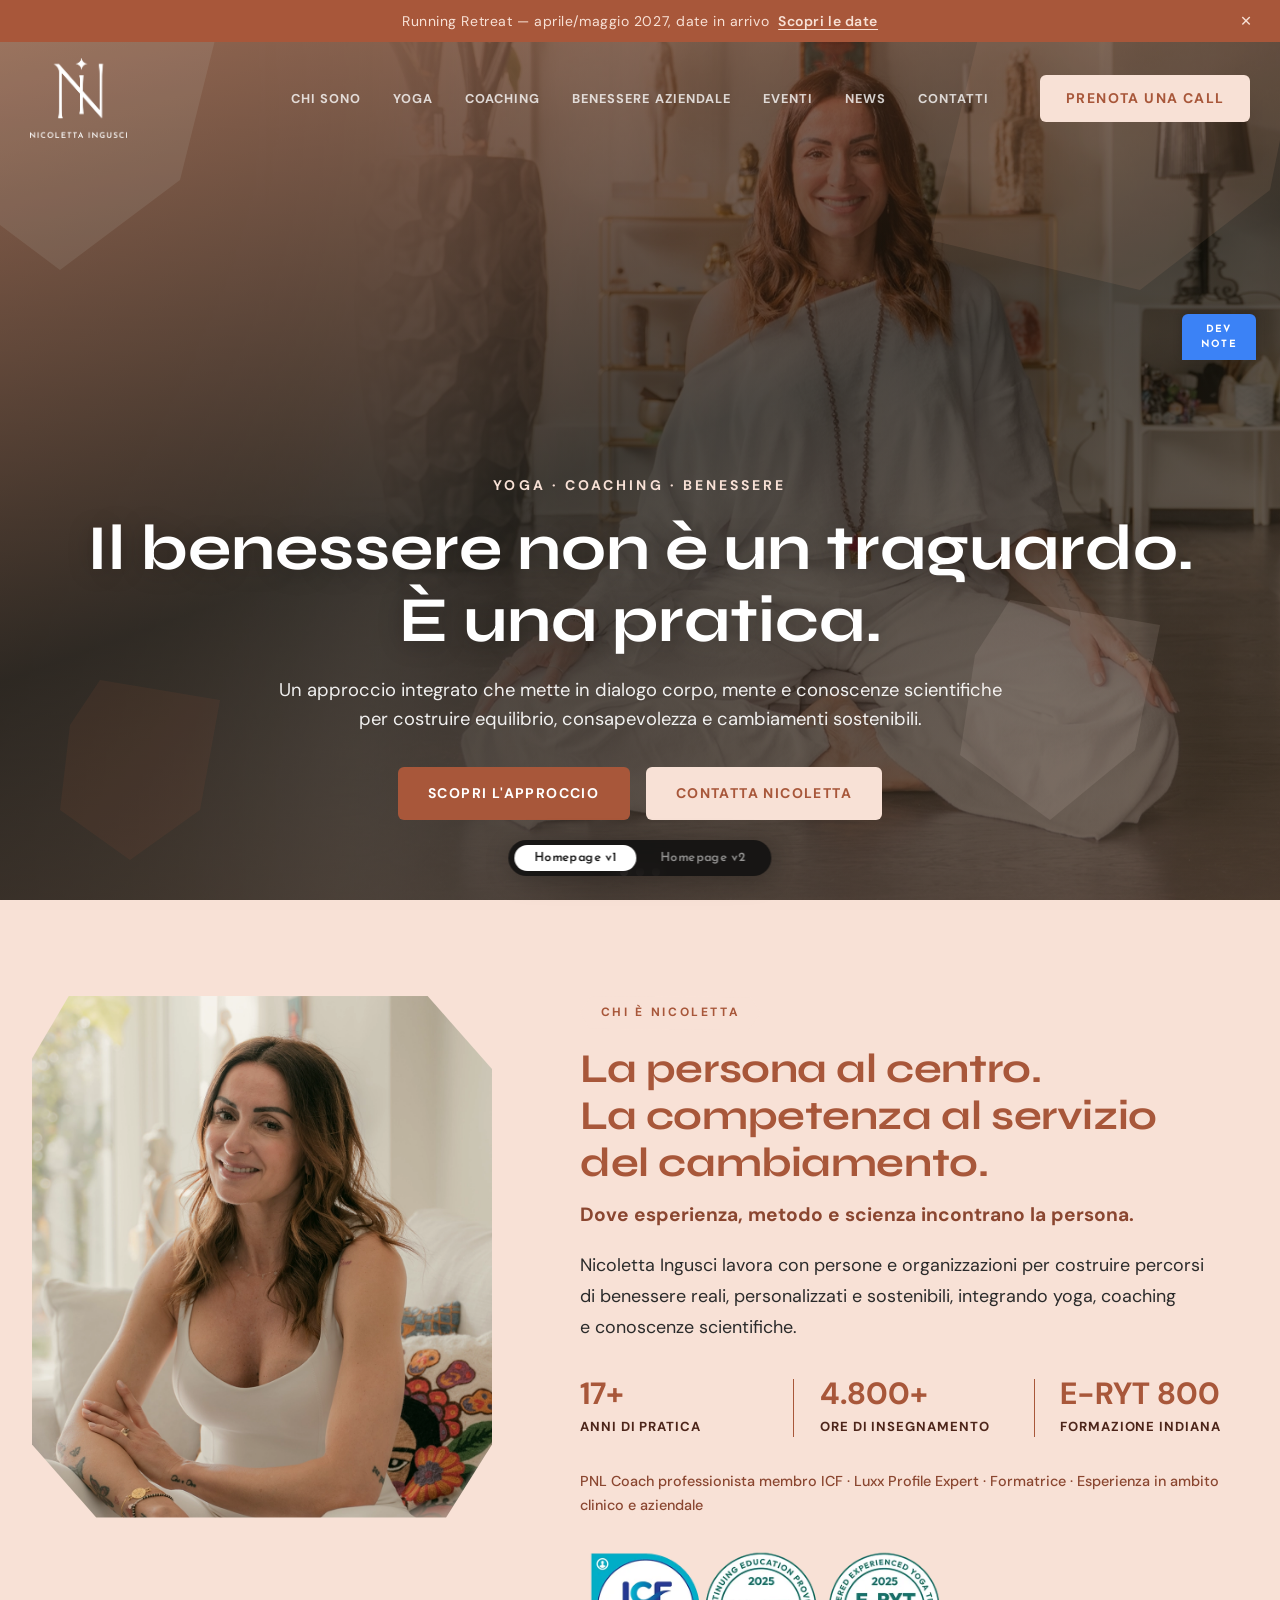
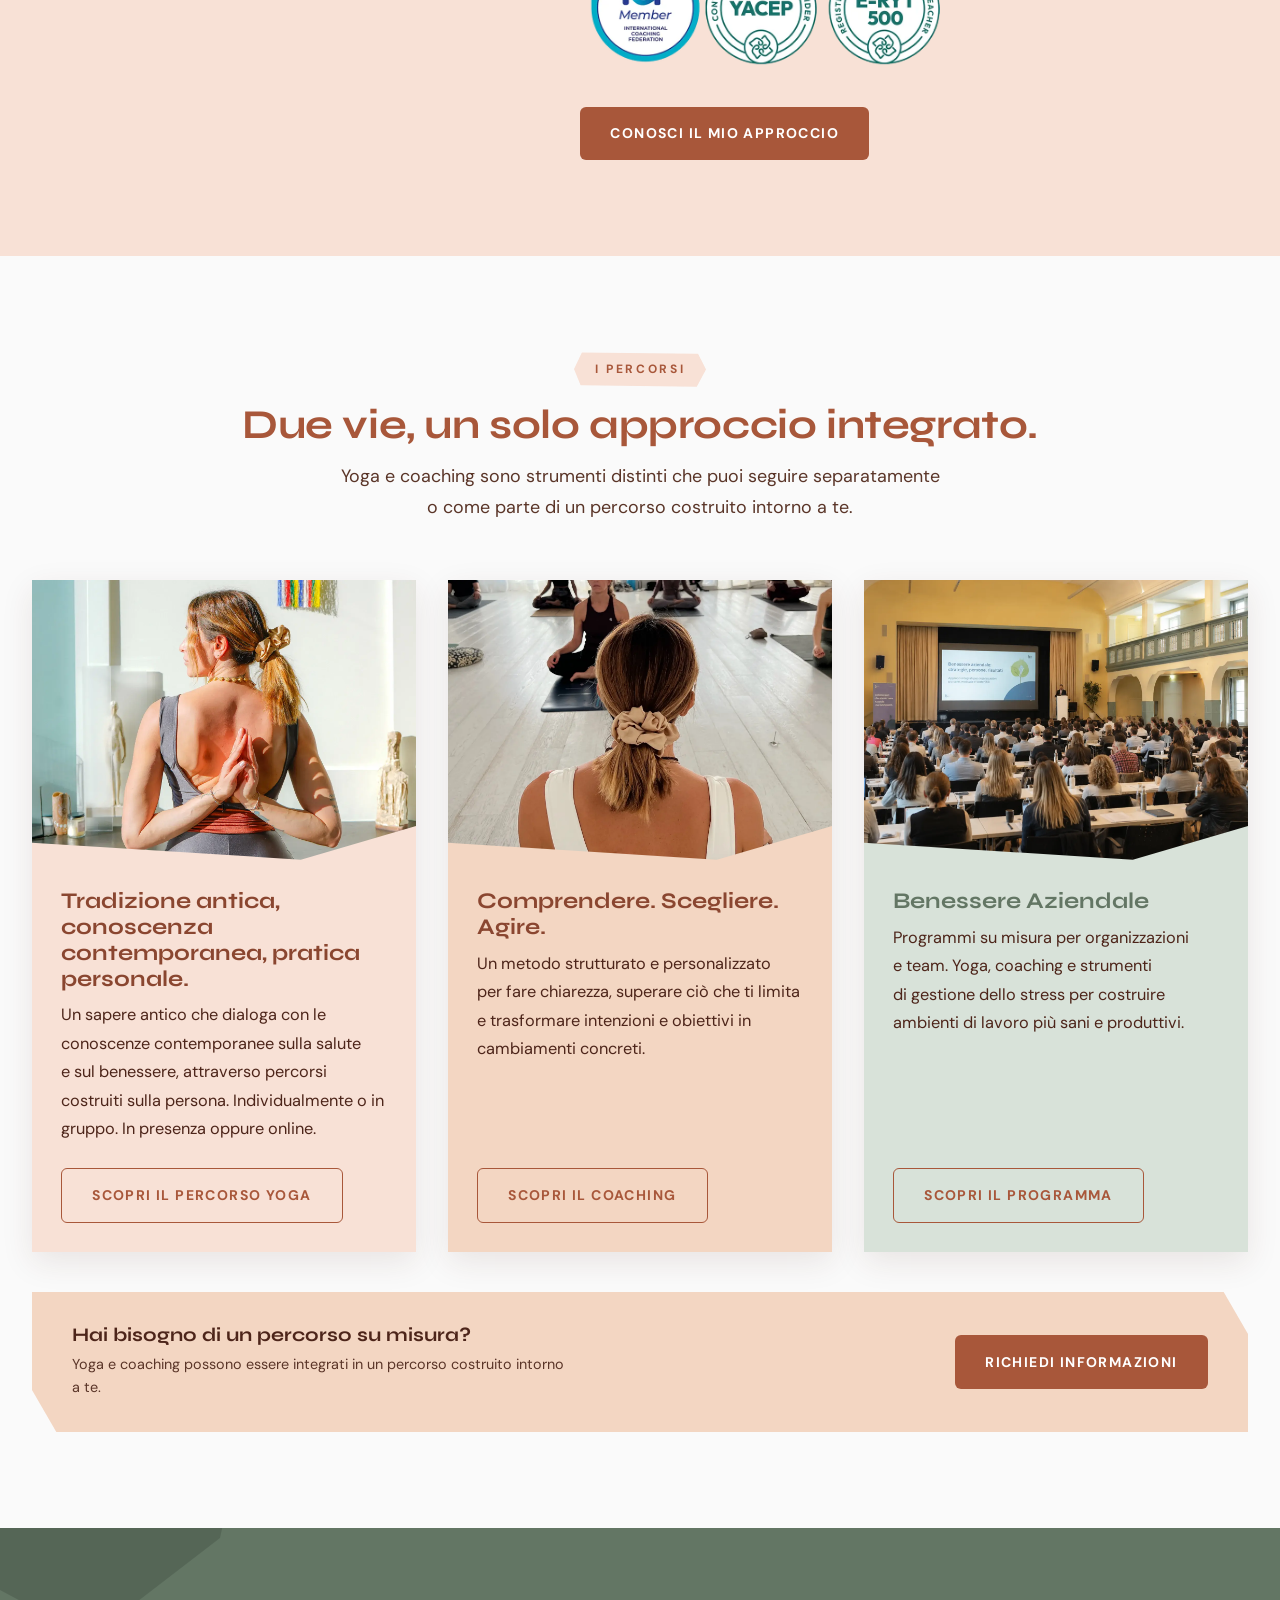
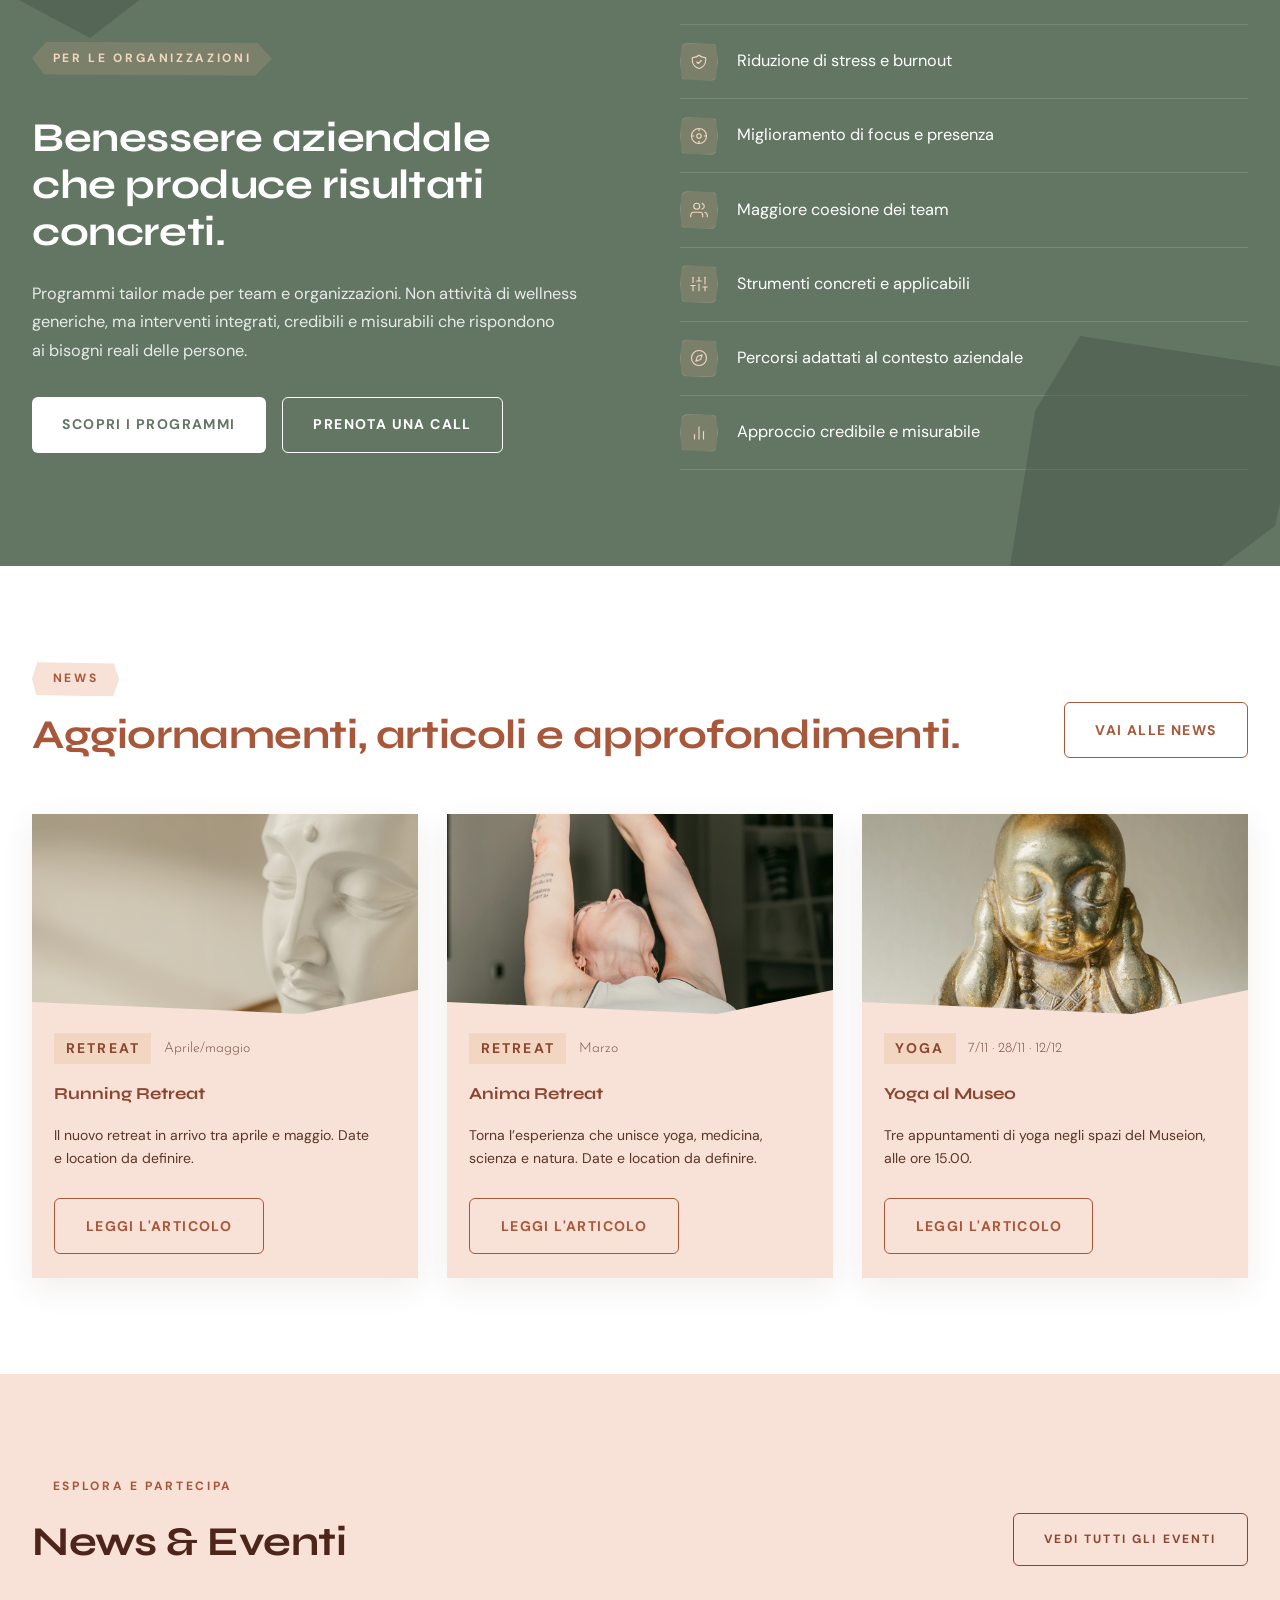
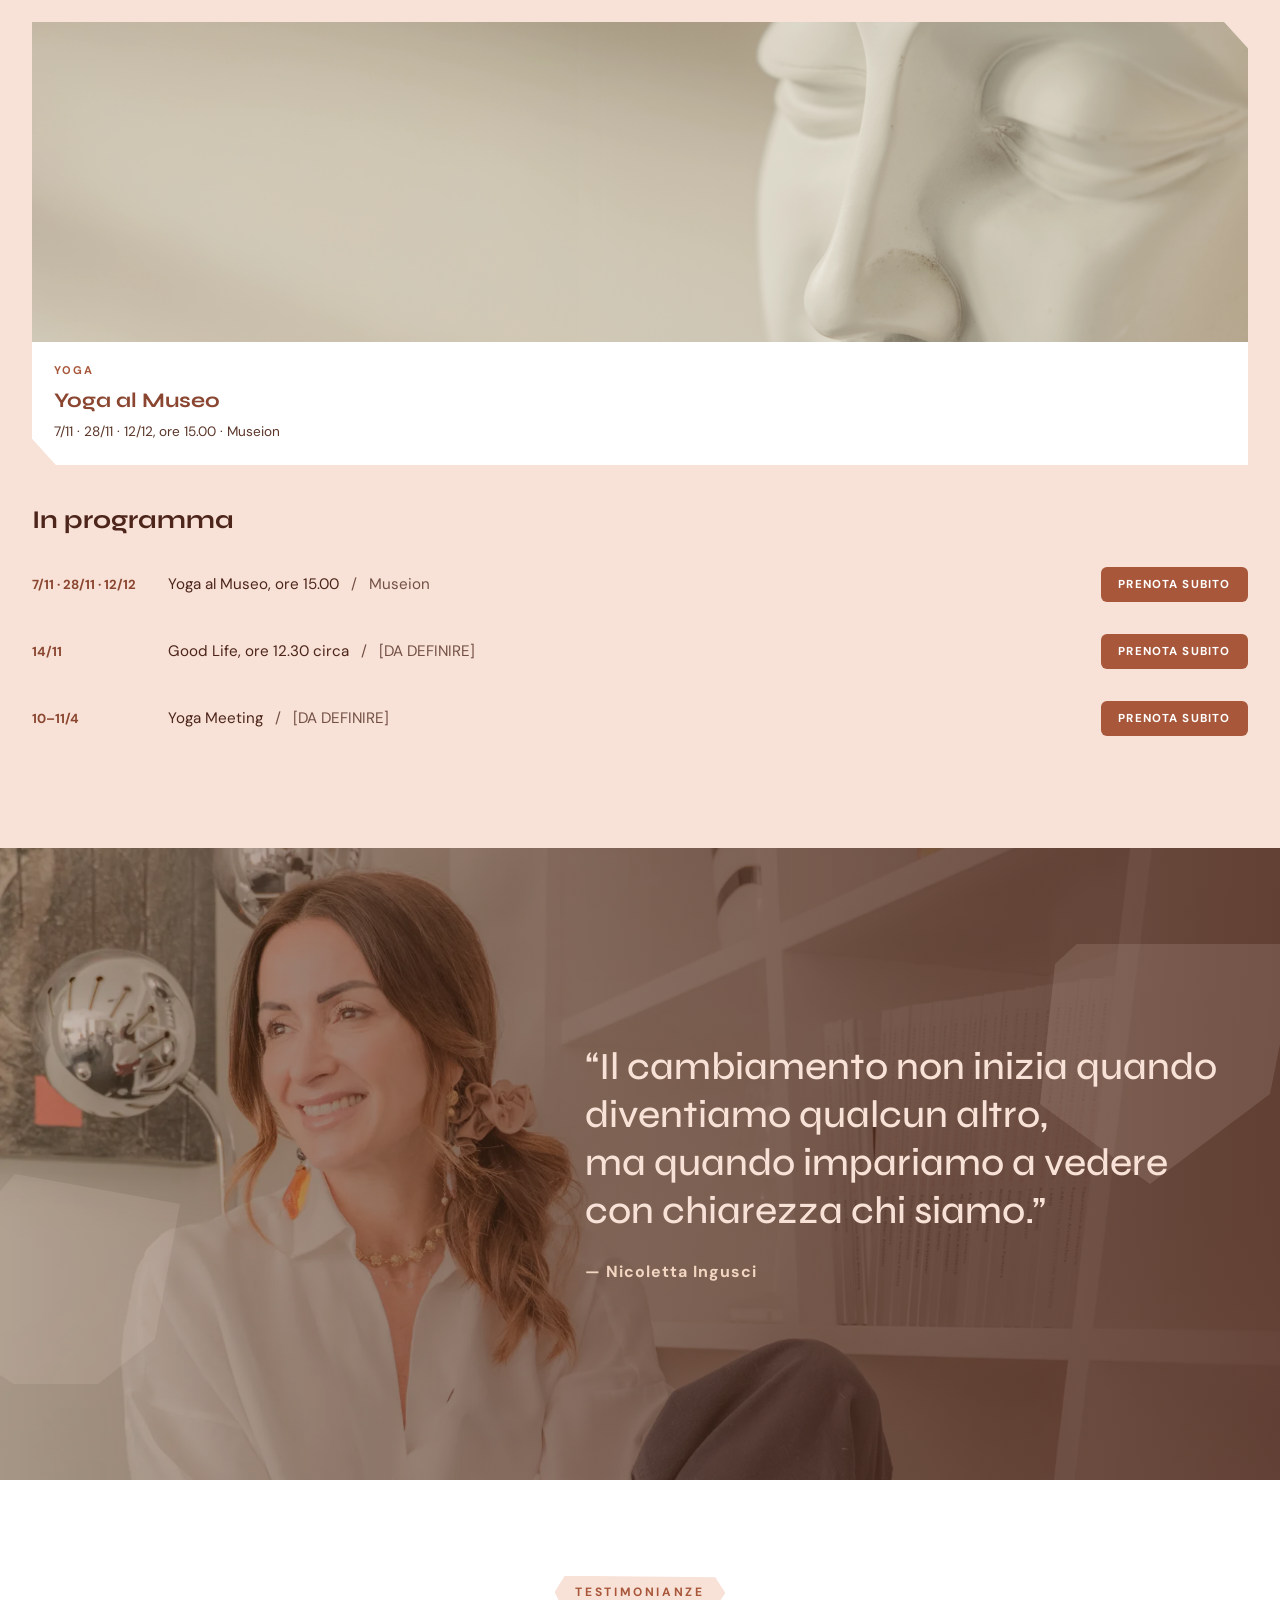
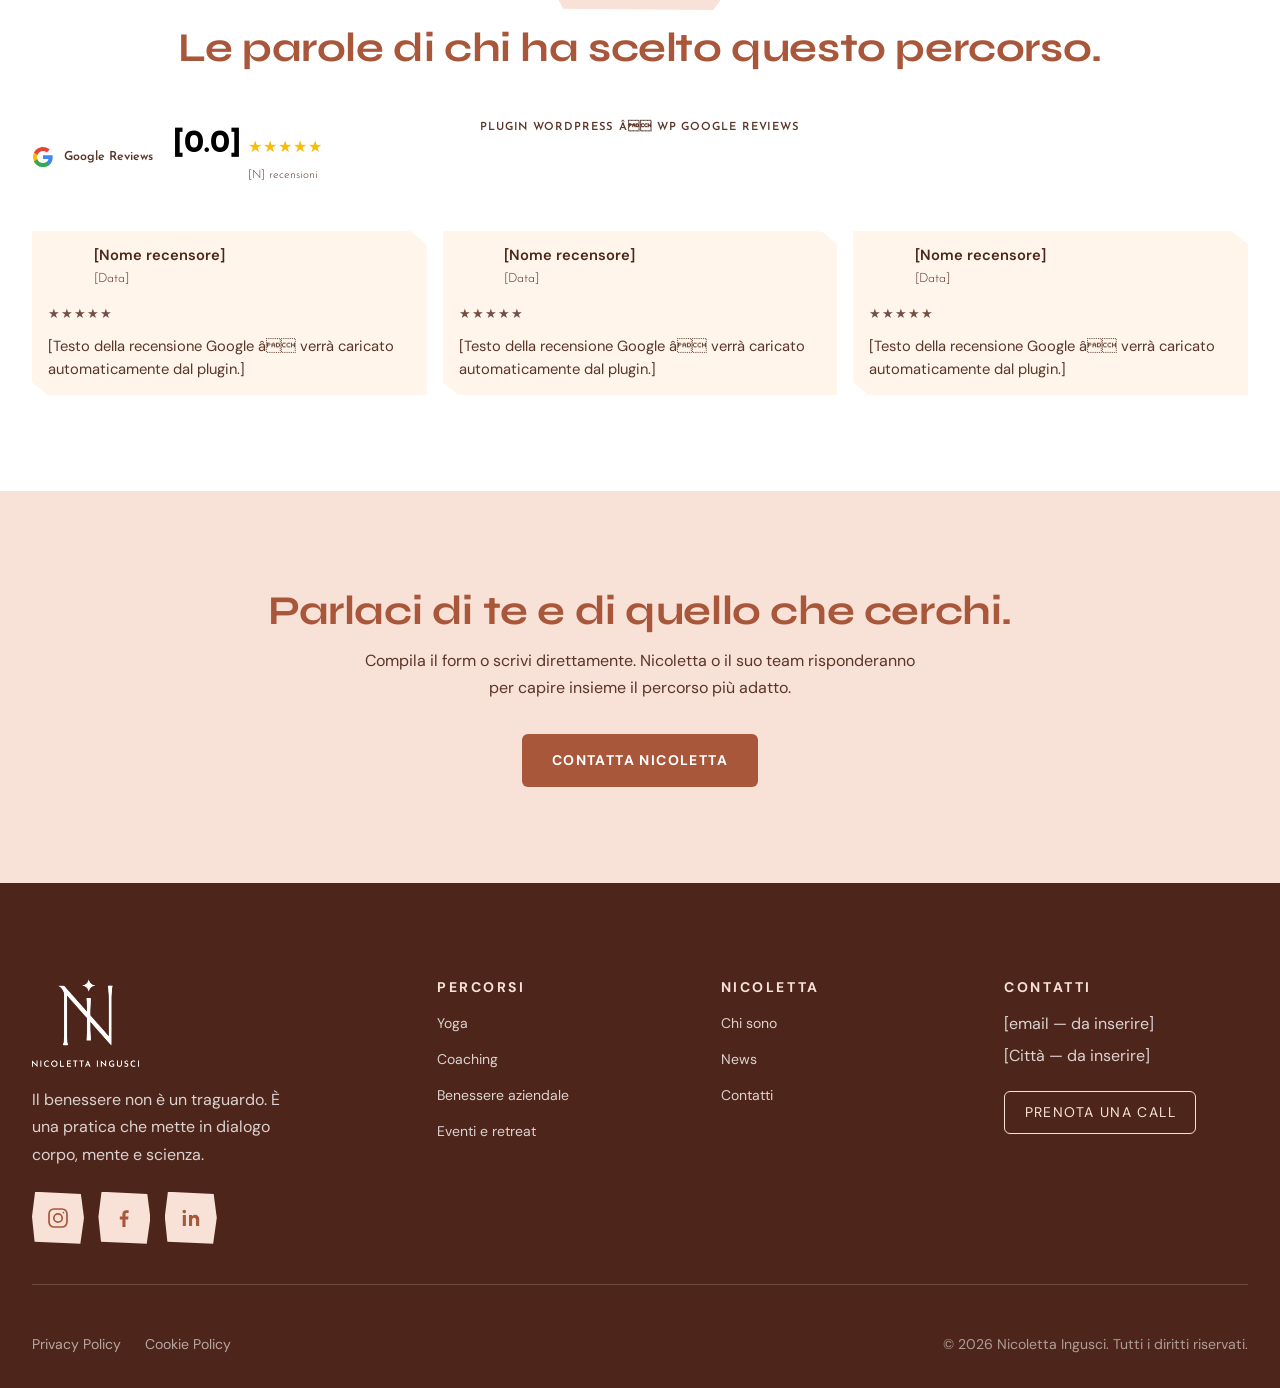
==== wireframe.html @ 65d6ba1e "Terra più naturale, DM Sans al posto di Josefin, verde solo su Benessere aziendale, header/logo senz" ====
<!DOCTYPE html>
<html lang="it">
<head>
  <meta charset="UTF-8"/>
  <meta name="viewport" content="width=device-width, initial-scale=1.0"/>
  <title>Wireframe — Nicoletta Ingusci</title>
  <link rel="preconnect" href="https://fonts.googleapis.com"/>
  <link rel="preconnect" href="https://fonts.gstatic.com" crossorigin/>
  <link rel="stylesheet" href="https://fonts.googleapis.com/css2?family=Inter:wght@400;500;600&family=DM+Sans:opsz,wght@9..40,400;9..40,500;9..40,700&display=swap"/>
  <link rel="stylesheet" href="css/tokens.css"/>
  <link rel="stylesheet" href="css/styles.css"/>

  <!-- Stili specifici pagina Benessere Aziendale (da benessere-aziendale.html) -->
  <style>
    .az-hero-image {
      position: absolute; right: 0; top: 0; bottom: 0;
      width: 40%; overflow: hidden; z-index: 0;
    }
    .az-hero-image img {
      width: 100%; height: 100%; object-fit: cover;
      filter: brightness(0.5) saturate(0.6);
      mix-blend-mode: luminosity;
      opacity: 0.35;
    }
    @media (max-width: 767px) { .az-hero-image { display: none; } }
    .az-section { padding: var(--space-xl) 0; position: relative; overflow: hidden; }
    .az-section--dark    { background: var(--g-corporate); }
    .az-section--medium  { background: #2d3d2e; }
    .az-section--accent  { background: linear-gradient(135deg, #4a5a4b 0%, #9F644A 100%); }
    .az-section--neutral { background: var(--c-neutral-050); }
    .az-section--green   { background: var(--c-green-100); }
    .az-text-white { color: var(--c-white); }
    .az-text-muted { color: rgba(255,255,255,0.7); }
    .az-card {
      padding: 1.6rem;
      border: 1px solid rgba(255,255,255,0.12);
      clip-path: polygon(0 0, 95% 0, 100% 10%, 100% 100%, 5% 100%, 0 90%);
      transition: border-color var(--transition-base), background var(--transition-base);
    }
    .az-card:hover { border-color: rgba(230,191,145,0.45); background: rgba(255,255,255,0.04); }
    .az-card__title { font-family: var(--font-display); font-size: 1rem; font-weight: 600; color: var(--c-white); margin-bottom: 0.5rem; }
    .az-card__desc  { font-size: 0.875rem; color: rgba(255,255,255,0.6); line-height: 1.65; }
    .process-step--dark .process-step__num  { color: rgba(230,191,145,0.25); }
    .process-step--dark .process-step__title { color: var(--c-white); }
    .process-step--dark .process-step__desc  { color: rgba(255,255,255,0.6); }
  </style>

  <style>
    /* ══ WIREFRAME SHELL ══ */
    /* NOTA: filter NON va su #wf-wrapper — creerebbe un containing block per i
       figli position:fixed (info-bar, site-header) facendoli scrollare.
       Il grayscale viene applicato solo agli elementi non-fixed. */
    .wf-page { display: none; }
    .wf-page.wf-visible { display: block; }

    /* Grayscale solo su contenuto non-fixed (main + footer) */
    #wf-wrapper .wf-page > main,
    #wf-wrapper .wf-page > .site-footer { filter: grayscale(1); }

    /* Mobile nav è position:fixed — espliciti colori grayscale */
    #wf-wrapper .mobile-nav { background: #111 !important; }
    #wf-wrapper .mobile-nav__link { color: rgba(255,255,255,0.9) !important; }
    #wf-wrapper .mobile-nav__link:hover,
    #wf-wrapper .mobile-nav__link.active { color: #fff !important; }

    /* ── Info bar: nera, bordo a bordo, sempre fissa in cima ── */
    #wf-wrapper .info-bar {
      position: fixed !important;
      top: 0 !important; left: 0 !important; right: 0 !important;
      width: 100% !important;
      z-index: 200 !important;
      background: #000 !important;
      color: #d4c9b0 !important;
      box-sizing: border-box !important;
    }
    #wf-wrapper .info-bar a { color: #d4c9b0 !important; }

    /* ── Navbar: SEMPRE fixed, identica al main.
       Trasparente di default, diventa bianca con la classe .scrolled (stessa del main). ── */
    #wf-wrapper .site-header {
      position: fixed !important;
      top: 0 !important; left: 0 !important; right: 0 !important;
      z-index: 199 !important;
      /* Nessun background forzato: trasparente di default */
    }
    #wf-wrapper .site-header.with-infobar {
      top: 36px !important;
    }
    /* ── Homepage switcher pill ── */
    #wf-home-switcher {
      position: fixed;
      bottom: 24px;
      left: 50%;
      transform: translateX(-50%);
      z-index: 8888;
      display: none; /* shown only on home pages via JS */
      background: rgba(15,15,15,0.85);
      backdrop-filter: blur(8px);
      border-radius: 100px;
      padding: 5px 6px;
      gap: 4px;
      align-items: center;
      box-shadow: 0 4px 24px rgba(0,0,0,0.25);
    }
    #wf-home-switcher button {
      border: none;
      cursor: pointer;
      border-radius: 100px;
      padding: 7px 20px;
      font-size: 0.78rem;
      font-weight: 600;
      letter-spacing: 0.03em;
      font-family: inherit;
      transition: background 0.2s, color 0.2s;
      background: transparent;
      color: rgba(255,255,255,0.55);
    }
    #wf-home-switcher button.active {
      background: #fff;
      color: #111;
    }

    /* Modal checkbox CSS hack — yoga / coaching / aziendale */
    #yoga-modal-toggle, #coaching-modal-toggle, #aziendale-modal-toggle { display:none; }
    #yoga-modal-toggle:checked ~ #yoga-booking-modal,
    #coaching-modal-toggle:checked ~ #coaching-booking-modal,
    #aziendale-modal-toggle:checked ~ #aziendale-booking-modal {
      display: flex !important;
      position: fixed !important;
      top: 0 !important; left: 0 !important;
      width: 100vw !important; height: 100vh !important;
      z-index: 9999 !important;
    }
    #wf-wrapper .site-header.scrolled {
      background: #f5f5f3 !important;
      border-bottom-color: rgba(0,0,0,0.06) !important;
    }

    /* ── Logo switching (identico al main, colori in scala di grigi) ── */
    /* Non-scrolled, dark hero (homepage, aziendale): logo bianco */
    #wf-wrapper .site-header:not(.scrolled) .site-header__logo--white { display: block !important; }
    #wf-wrapper .site-header:not(.scrolled) .site-header__logo--dark  { display: none  !important; }
    /* Scrolled: logo scuro */
    #wf-wrapper .site-header.scrolled .site-header__logo--white { display: none  !important; }
    #wf-wrapper .site-header.scrolled .site-header__logo--dark  { display: block !important; }
    /* Light-hero, non-scrolled: logo scuro */
    body.light-hero #wf-wrapper .site-header:not(.scrolled) .site-header__logo--white { display: none  !important; }
    body.light-hero #wf-wrapper .site-header:not(.scrolled) .site-header__logo--dark  { display: block !important; }

    /* Reveal: tutti visibili */
    #wf-wrapper .reveal {
      opacity: 1 !important; transform: none !important; transition: none !important;
    }

    /* ══ PLACEHOLDER IMMAGINI — box + X diagonale ══ */
    .wf-img-ph {
      display: block !important;
      position: relative !important;
      background: #d4d4d4 !important;
      border: 1.5px solid #999 !important;
      width: 100% !important; height: 100% !important;
      min-height: 60px !important; box-sizing: border-box !important;
      overflow: hidden !important;
    }
    .wf-img-ph::before {
      content: '' !important; position: absolute !important; inset: 0;
      background: linear-gradient(to bottom right,
        transparent calc(50% - 0.6px), #999 calc(50% - 0.6px) calc(50% + 0.6px),
        transparent calc(50% + 0.6px)) !important;
    }
    .wf-img-ph::after {
      content: '' !important; position: absolute !important; inset: 0;
      background: linear-gradient(to bottom left,
        transparent calc(50% - 0.6px), #999 calc(50% - 0.6px) calc(50% + 0.6px),
        transparent calc(50% + 0.6px)) !important;
    }

    /* ══ PLACEHOLDER LOGHI — riquadro con etichetta LOGO ══ */
    .wf-logo-ph {
      display: flex !important; align-items: center !important;
      justify-content: center !important;
      background: #c8c8c8 !important;
      border: 1.5px solid #888 !important;
      box-sizing: border-box !important;
      font-family: var(--font-body, sans-serif) !important;
      font-size: 10px !important; font-weight: 800 !important;
      letter-spacing: 0.14em !important; color: #444 !important;
      text-transform: uppercase !important;
    }

    /* ══ STAT NUMBER — forza visibilità (JS non gira nel wireframe) ══ */
    #wf-wrapper .nicoletta-stat__num { opacity: 1 !important; transform: none !important; }

    /* ══ BACKGROUND-IMAGE PLACEHOLDER — overlay X diagonale (hero, ecc.) ══ */
    .wf-bg-ph {
      position: absolute !important; inset: 0 !important; z-index: 0 !important;
      background: transparent !important; pointer-events: none !important;
    }
    .wf-bg-ph::before {
      content: '' !important; position: absolute !important; inset: 0;
      background: linear-gradient(to bottom right,
        transparent calc(50% - 0.8px), rgba(0,0,0,0.28) calc(50% - 0.8px) calc(50% + 0.8px),
        transparent calc(50% + 0.8px)) !important;
    }
    .wf-bg-ph::after {
      content: '' !important; position: absolute !important; inset: 0;
      background: linear-gradient(to bottom left,
        transparent calc(50% - 0.8px), rgba(0,0,0,0.28) calc(50% - 0.8px) calc(50% + 0.8px),
        transparent calc(50% + 0.8px)) !important;
    }

    /* ══ PROPORZIONI PLACEHOLDER IMMAGINI ══ */
    /* inner-image 2-col: La storia, Yoga/Coaching percorso, News In evidenza */
    /* height esplicita (non min-height) così height:100% del figlio si risolve */
    #wf-wrapper .inner-image { height: 480px; }
    /* Home: visual-break citazione "Il benessere non è un arrivo" */
    #page-home .visual-break__image,
    #page-home-v2 .visual-break__image { height: 440px; }
    /* Chi sono — Certificazioni badges */
    #page-chi-sono .cert-compact__badges .wf-img-ph {
      height: 80px !important; width: 120px !important; flex-shrink: 0 !important;
    }
    /* Eventi — Prossimo evento: 4/3 */
    #page-eventi .event-featured__image .wf-img-ph {
      aspect-ratio: 4 / 3 !important; height: auto !important;
    }

    /* ══ NAV: DEFAULT non-scrolled, dark hero (homepage, aziendale) — link bianchi ══ */
    #wf-wrapper .site-header:not(.scrolled) .site-nav__link        { color: rgba(255,255,255,0.78); }
    #wf-wrapper .site-header:not(.scrolled) .site-nav__link:hover  { color: #fff; }
    #wf-wrapper .site-header:not(.scrolled) .site-nav__link.active { color: #fff; font-weight: 600; }
    #wf-wrapper .site-header:not(.scrolled) .site-nav__link::before { background: rgba(255,255,255,0.13); }
    #wf-wrapper .site-header:not(.scrolled) .hamburger span        { background: #fff; }

    /* ══ NAV: DEFAULT non-scrolled, light-hero — link scuri ══ */
    body.light-hero #wf-wrapper .site-header:not(.scrolled) .site-nav__link        { color: rgba(0,0,0,0.55) !important; }
    body.light-hero #wf-wrapper .site-header:not(.scrolled) .site-nav__link:hover  { color: #000 !important; }
    body.light-hero #wf-wrapper .site-header:not(.scrolled) .site-nav__link.active { color: #333 !important; }
    body.light-hero #wf-wrapper .site-header:not(.scrolled) .site-nav__link::before { background: rgba(0,0,0,0.06) !important; }
    body.light-hero #wf-wrapper .site-header:not(.scrolled) .header-cta            { background: #333 !important; color: #fff !important; border-color: #333 !important; }
    body.light-hero #wf-wrapper .site-header:not(.scrolled) .hamburger span        { background: #000 !important; }

    /* ══ NAV: SCROLLED — sfondo bianco, link scuri, CTA visibile ══ */
    #wf-wrapper .site-header.scrolled .site-nav__link        { color: rgba(0,0,0,0.55) !important; }
    #wf-wrapper .site-header.scrolled .site-nav__link:hover  { color: #000 !important; }
    #wf-wrapper .site-header.scrolled .site-nav__link.active { color: #333 !important; font-weight: 600 !important; }
    #wf-wrapper .site-header.scrolled .site-nav__link::before { background: rgba(0,0,0,0.07) !important; }
    #wf-wrapper .site-header.scrolled .header-cta            { background: #333 !important; color: #fff !important; border-color: #333 !important; }
    #wf-wrapper .site-header.scrolled .header-cta:hover      { background: #111 !important; border-color: #111 !important; }
    #wf-wrapper .site-header.scrolled .hamburger span        { background: #000 !important; }

    /* ══ PODCAST: Dove ascoltare — testo e CTA leggibili in grayscale ══ */
    #page-podcast .section--green .section-label,
    #page-podcast .section--green h2 { color: #1a1a1a !important; }
    #page-podcast .section--green p { color: #333 !important; }
    #page-podcast .section--green .btn--secondary {
      color: #222 !important; border-color: rgba(0,0,0,0.4) !important;
      background: transparent !important;
    }

    /* ══ PODCAST: placeholder geometrico (episodio in evidenza) ══ */
    #page-podcast .inner-image { height: 260px !important; }
    #page-podcast .inner-image .wf-img-ph {
      clip-path: polygon(14% 0%, 86% 0%, 100% 14%, 100% 86%, 86% 100%, 14% 100%, 0% 86%, 0% 14%) !important;
    }

    /* ══ NOTE SVILUPPATORE — dropdown bottom-right ══ */
    #wf-devnotes {
      position: fixed; right: 1.5rem; bottom: 0;
      z-index: 9999; display: flex; flex-direction: column-reverse; align-items: flex-end;
      pointer-events: none;
    }
    #wf-devnotes-toggle,
    #wf-devnotes-panel:not(.wf-dn-hidden) {
      pointer-events: auto;
    }
    #wf-devnotes-toggle {
      writing-mode: horizontal-tb;
      background: #3b82f6; color: #fff; border: none; cursor: pointer;
      padding: 0.5rem 1.2rem; font-size: 10px; font-weight: 800;
      letter-spacing: 0.12em; text-transform: uppercase;
      border-radius: 6px 6px 0 0; flex-shrink: 0;
      box-shadow: 0 -3px 10px rgba(0,0,0,0.2); line-height: 1.5;
    }
    #wf-devnotes-panel {
      width: 310px; background: #111827; color: #d1d5db;
      padding: 1rem 0.9rem;
      font-family: 'Courier New', Courier, monospace; font-size: 11.5px; line-height: 1.65;
      max-height: 60vh; overflow-y: auto;
      border: 1.5px solid #3b82f6; border-bottom: none;
      box-shadow: 0 -4px 20px rgba(0,0,0,0.35);
      transform-origin: bottom center;
      transition: transform 0.22s ease, opacity 0.2s ease;
    }
    #wf-devnotes-panel.wf-dn-hidden {
      transform: scaleY(0); opacity: 0; pointer-events: none;
    }
    #wf-devnotes-panel h4 {
      color: #60a5fa; margin: 0 0 0.4rem; font-size: 12px;
      text-transform: uppercase; letter-spacing: 0.1em;
      border-bottom: 1px solid #1f2937; padding-bottom: 0.4rem;
    }
    #wf-devnotes-panel h5 { color: #fbbf24; margin: 0.75rem 0 0.25rem; font-size: 10.5px; text-transform: uppercase; letter-spacing: 0.08em; }
    .dn-effort {
      display: inline-block; background: #14532d; color: #86efac;
      padding: 2px 7px; border-radius: 3px; font-size: 10px; font-weight: 700; margin-bottom: 0.5rem;
    }
    .dn-plugin {
      display: inline-block; background: #1e3a5f; color: #93c5fd;
      padding: 1px 5px; border-radius: 2px; font-size: 10px; margin: 2px 2px 2px 0;
    }
    #wf-devnotes-panel ul { margin: 0.2rem 0 0.5rem 0.8rem; padding: 0; font-size: 11px; }
    #wf-devnotes-panel li { margin-bottom: 0.3rem; color: #9ca3af; list-style: disc; }
    #wf-devnotes-panel hr { border: none; border-top: 1px solid #1f2937; margin: 0.7rem 0; }
    #wf-devnotes-panel .dn-footer { color: #6b7280; font-size: 10.5px; margin: 0; }
  </style>

  <style>
    /* ════════════════════════════════════════════════════════
       MOCKUP HOMEPAGE V2 — Identità Visiva applicata
       Sequenza sfondi: foto → bianco → sabbia → verde (aziendale)
                        → terracotta → bianco → crema → footer verde
       ════════════════════════════════════════════════════════ */

    #page-home-v2 > main,
    #page-home-v2 > .site-footer { filter: none !important; }

    #page-home-v2 {
      --frag-a: polygon(6% 0, 94% 4%, 100% 50%, 93% 100%, 5% 96%, 0 48%);
      --frag-b: polygon(0 12%, 88% 0, 100% 62%, 82% 100%, 10% 92%);
      --frag-img: polygon(8% 0, 100% 0, 100% 86%, 90% 100%, 0 100%, 0 12%);
    }

    .vi-frags { position: absolute; inset: 0; pointer-events: none; overflow: hidden; z-index: 1; }

    /* ── Tipografia ── */
    #page-home-v2 h2 { font-weight: 600; letter-spacing: -0.01em; }
    /* Body e didascalie: Josefin 300 è troppo sottile */
    #page-home-v2 main p,
    #page-home-v2 main li,
    #page-home-v2 .site-footer p,
    #page-home-v2 .site-footer a { font-weight: 400; }
    #page-home-v2 .hero-slide__desc       { font-size: 1.15rem; line-height: 1.7; }
    #page-home-v2 .section__intro,
    #page-home-v2 .nicoletta-preview__intro { font-size: 1.12rem; line-height: 1.75; }
    #page-home-v2 .nicoletta-preview__method,
    #page-home-v2 .percorso-card__desc,
    #page-home-v2 .aziendale-section__text { font-size: 1.02rem; line-height: 1.75; }
    #page-home-v2 .nicoletta-stat__label  { font-size: 0.82rem !important; font-weight: 600; }
    #page-home-v2 .az-home-list__label    { font-size: 1.02rem; font-weight: 400; }
    #page-home-v2 .visual-break__attr     { font-size: 1rem; font-weight: 600; }
    #page-home-v2 .gr-widget-grid p       { font-size: 0.92rem !important; color: #3b2e26 !important; }
    #page-home-v2 .gr-widget-grid span    { font-size: 0.8rem !important; color: #6b5a4c !important; }
    #page-home-v2 .form-label             { font-size: 0.9rem; }
    #page-home-v2 .form-input             { font-size: 1rem; }
    #page-home-v2 .form-check__label      { font-size: 0.95rem; color: #3b2418; }
    #page-home-v2 .footer__payoff,
    #page-home-v2 .footer__contact-item   { font-size: 1rem; }
    #page-home-v2 .footer__legal a,
    #page-home-v2 .footer__copy           { font-size: 0.88rem; }
    #page-home-v2 .section-label {
      display: inline-block;
      padding: 0.45rem 1.3rem;
      background: var(--c-green-100);
      color: var(--c-green-700);
      clip-path: var(--frag-a);
      font-size: 0.75rem;
    }

    /* ── Pulsanti a frammento ── */
    #page-home-v2 .btn { border-radius: 0; border: none; clip-path: var(--frag-a); padding: 1rem 2.2rem; }
    #page-home-v2 .btn--primary { background: var(--c-terracotta); color: #fff; }
    #page-home-v2 .btn--primary:hover { background: #7f4e39; }
    #page-home-v2 .btn--secondary { background: var(--c-cream); color: var(--c-terracotta); }
    #page-home-v2 .btn--secondary:hover { background: var(--c-peach); color: #5c3626; }

    /* ══════════════ HERO ══════════════ */
    #page-home-v2 .home-hero { position: relative; }
    #page-home-v2 .hero-slide::after {
      content: ''; position: absolute; inset: 0; z-index: 1;
      background: linear-gradient(160deg, rgba(159,100,74,0.55) 0%, rgba(20,14,10,0.55) 50%, rgba(230,191,145,0.25) 100%);
    }
    #page-home-v2 .hero-slide__inner,
    #page-home-v2 .hero-controls { z-index: 3; position: relative; }
    #page-home-v2 .hero-slide__logo-mark { display: block; height: 72px; width: auto; margin: 0 auto 1.4rem; }
    #page-home-v2 .hero-slide__label { color: var(--c-cream); letter-spacing: 0.22em; }
    #page-home-v2 .hero-slide__title { color: #fff; font-weight: 600; text-shadow: 0 2px 24px rgba(0,0,0,0.25); }
    #page-home-v2 .hero-slide__desc  { color: rgba(255,255,255,0.92); }
    #page-home-v2 .hero-dot { background: rgba(248,240,197,0.45); }
    #page-home-v2 .hero-dot.active { background: var(--c-cream); }

    /* ══════════════ CHI SONO (bianco) ══════════════ */
    #page-home-v2 .section--neutral { background: #fff; }
    #page-home-v2 .nicoletta-preview__img-container {
      position: relative; clip-path: var(--frag-img); border-radius: 0;
    }
    #page-home-v2 .nicoletta-preview__image { position: relative; }
    #page-home-v2 .nicoletta-preview__image::before {
      content: ''; position: absolute; z-index: 0;
      width: 55%; height: 45%; right: -6%; bottom: -6%;
      background: var(--c-peach); clip-path: var(--frag-b); opacity: 0.7;
    }
    #page-home-v2 .nicoletta-preview__img-container { z-index: 1; }
    #page-home-v2 .nicoletta-preview__text h2 { color: var(--c-terracotta); }
    #page-home-v2 .nicoletta-preview__intro { color: #2b2b2b; }
    #page-home-v2 .nicoletta-preview__method {
      background: var(--c-cream); color: #4a3a2e;
      border: none; border-left: 3px solid var(--c-terracotta);
      padding: 1.1rem 1.3rem;
    }
    #page-home-v2 .nicoletta-preview__subtitle {
      font-family: var(--font-display); font-size: 1.15rem; font-weight: 500;
      color: var(--c-green-700); margin-bottom: 1.2rem;
    }
    #page-home-v2 .nicoletta-credentials {
      font-size: 0.9rem; font-weight: 600; letter-spacing: 0.02em;
      color: #5c3626; line-height: 1.7; margin: -0.8rem 0 1.6rem;
    }
    #page-home-v2 .percorso-card__tags {
      font-size: 0.8rem; font-weight: 600; letter-spacing: 0.04em;
      color: var(--c-terracotta); margin: -0.6rem 0 0.4rem;
    }
    #page-home-v2 .nicoletta-stat__num { color: var(--c-terracotta); font-weight: 700; }
    #page-home-v2 .nicoletta-stat__label { color: var(--c-green-700); }
    #page-home-v2 .nicoletta-stats-row .nicoletta-stat {
      border-right-color: var(--c-peach);
      padding-right: 1.6rem !important; margin-right: 1.6rem !important;
    }
    #page-home-v2 .nicoletta-stats-row .nicoletta-stat:last-child { padding-right: 0 !important; margin-right: 0 !important; }
    #page-home-v2 .tag {
      clip-path: var(--frag-a); border: none; border-radius: 0;
      padding: 0.4rem 1.1rem; font-weight: 600;
    }
    #page-home-v2 .tag--green { background: var(--c-green-100); color: var(--c-green-700); }
    #page-home-v2 .tag--peach { background: var(--c-peach); color: #5c3626; }

    /* ══════════════ PERCORSI (sabbia) ══════════════ */
    #page-home-v2 .section--green { background: var(--c-peach); }
    #page-home-v2 .section--green .section-label { background: var(--c-cream); color: var(--c-terracotta); }
    #page-home-v2 .section--green h2 { color: #3b2418; }
    #page-home-v2 .section--green .section__intro { color: #3b2e26; }
    #page-home-v2 .percorso-card {
      background: #fff; border: none; border-radius: 0;
      box-shadow: 0 10px 30px rgba(92,54,38,0.12);
    }
    #page-home-v2 .percorso-card__image { clip-path: polygon(0 0, 100% 0, 100% 88%, 70% 100%, 0 94%); }
    #page-home-v2 .percorso-card__badge { clip-path: var(--frag-a); border-radius: 0; padding: 0.4rem 1.1rem; }
    #page-home-v2 .percorso-card--yoga .percorso-card__badge      { background: var(--c-cream); color: #5c3626; }
    #page-home-v2 .percorso-card--coaching .percorso-card__badge  { background: var(--c-terracotta); color: #fff; }
    #page-home-v2 .percorso-card--benessere .percorso-card__badge { background: var(--c-green-700); color: #fff; }
    #page-home-v2 .percorso-card__title { color: var(--c-terracotta); font-weight: 600; }
    #page-home-v2 .percorso-card__desc  { color: #4a4540; }
    /* Box "su misura" */
    #page-home-v2 .section--green .reveal[style*="space-between"] {
      background: var(--c-terracotta) !important; border: none !important;
      clip-path: polygon(0 0, 98% 0, 100% 30%, 100% 100%, 2% 100%, 0 70%);
    }
    #page-home-v2 .section--green .reveal[style*="space-between"] h3 { color: #fff; }
    #page-home-v2 .section--green .reveal[style*="space-between"] p  { color: var(--c-cream) !important; }
    #page-home-v2 .section--green .reveal[style*="space-between"] .btn--primary { background: var(--c-cream); color: var(--c-terracotta); }

    /* ══════════════ BENESSERE AZIENDALE (verde) ══════════════ */
    #page-home-v2 .aziendale-section { background: var(--g-corporate); position: relative; overflow: hidden; }
    #page-home-v2 .aziendale-section .section-label { background: rgba(230,191,145,0.18); color: var(--c-peach); }
    #page-home-v2 .section-label { width: fit-content; }
    #page-home-v2 .section__header--centered .section-label { margin-inline: auto; }
    #page-home-v2 .aziendale-section h2 { color: #fff; }
    #page-home-v2 .aziendale-section p  { color: rgba(255,255,255,0.85); }
    #page-home-v2 .az-home-list__item { border-color: rgba(255,255,255,0.14); }
    #page-home-v2 .az-home-list__label { color: #fff; }
    #page-home-v2 .az-home-list__icon {
      display: inline-flex; align-items: center; justify-content: center;
      width: 38px; height: 38px; flex-shrink: 0;
      background: rgba(230,191,145,0.18); color: var(--c-peach);
      clip-path: var(--frag-a);
    }

    /* ══════════════ CITAZIONE (terracotta) ══════════════ */
    #page-home-v2 .visual-break { background: var(--c-terracotta); position: relative; overflow: hidden; }
    #page-home-v2 .visual-break .container { position: relative; z-index: 2; }
    #page-home-v2 .visual-break__image { clip-path: var(--frag-img); }
    #page-home-v2 .visual-break__quote { color: var(--c-cream) !important; font-weight: 500; }
    #page-home-v2 .visual-break__quote em { color: #fff; }
    #page-home-v2 .visual-break__attr { color: var(--c-peach) !important; }

    /* ══════════════ TESTIMONIANZE (bianco) ══════════════ */
    #page-home-v2 [aria-label="Testimonianze"] h2 { color: var(--c-terracotta); }
    #page-home-v2 [aria-label="Testimonianze"] .reveal > div {
      border: 1px solid var(--c-peach) !important; border-radius: 0 !important;
    }
    #page-home-v2 .gr-widget-grid > div { background: #fdf8ec !important; border-radius: 0 !important; clip-path: polygon(0 0, 96% 0, 100% 8%, 100% 100%, 4% 100%, 0 92%); }

    /* ══════════════ FORM (crema) ══════════════ */
    #page-home-v2 .section--cream { background: var(--c-cream); }
    #page-home-v2 .section--cream .section-label { background: var(--c-terracotta); color: var(--c-cream); }
    #page-home-v2 .section--cream h2 { color: var(--c-terracotta); }
    #page-home-v2 .section--cream .section__intro { color: #4a3a2e; }
    #page-home-v2 .form-label { color: #3b2418; }
    #page-home-v2 .form-input { background: #fff; border: 1px solid var(--c-peach); border-radius: 0; }
    #page-home-v2 .form-input:focus { border-color: var(--c-terracotta); outline: 2px solid rgba(159,100,74,0.2); }

    /* ══════════════ FOOTER ══════════════ */
    #page-home-v2 .site-footer { background: var(--c-green-700); }
    #page-home-v2 .footer__payoff { color: rgba(255,255,255,0.8); }
    #page-home-v2 .footer__col h5 { color: var(--c-cream); }
    #page-home-v2 .footer__contact-item,
    #page-home-v2 .footer__contact-item a { color: rgba(255,255,255,0.8); }
    #page-home-v2 .footer__social-link {
      border: none; border-radius: 0; clip-path: var(--frag-a);
      background: rgba(255,255,255,0.14); color: #fff;
    }
    #page-home-v2 .footer__logo img { height: 88px !important; width: auto !important; }
    #page-home-v2 .footer__social { gap: 0.9rem; }
    #page-home-v2 .footer__social-link { width: 52px !important; height: 52px !important; }
    #page-home-v2 .footer__social-link svg { width: 24px; height: 24px; }
    #page-home-v2 .footer__social-link {
      display: inline-flex; align-items: center; justify-content: center;
      background: var(--c-cream); color: var(--c-terracotta);
      transition: all var(--transition-base);
    }
    #page-home-v2 .footer__social-link:hover { background: var(--c-peach); color: #5c3626; }
    #page-home-v2 .footer__col .btn--outline { transition: all var(--transition-base); }
    #page-home-v2 .footer__col .btn--outline:hover { background: var(--c-peach); color: #5c3626 !important; transform: none; }
    #page-home-v2 .footer__col .btn--outline { background: var(--c-cream); color: var(--c-terracotta) !important; clip-path: var(--frag-a); border: none; }
    #page-home-v2 .footer__legal a { color: rgba(255,255,255,0.6); }
    #page-home-v2 .footer__legal a:hover { color: #fff; }
    #page-home-v2 .footer__copy { color: rgba(255,255,255,0.55); }
    #page-home-v2 .footer__main { border-bottom-color: rgba(255,255,255,0.18); }

    /* Spaziatura verticale uniforme tra le sezioni */
    #page-home-v2 main > section:not(.home-hero),
    #page-home-v2 main > .visual-break { padding-top: 6rem !important; padding-bottom: 6rem !important; }
    @media (max-width: 1023px) {
      #page-home-v2 main > section:not(.home-hero),
      #page-home-v2 main > .visual-break { padding-top: 5rem !important; padding-bottom: 5rem !important; }
    }
    @media (max-width: 767px) {
      #page-home-v2 main > section:not(.home-hero),
      #page-home-v2 main > .visual-break { padding-top: 4rem !important; padding-bottom: 4rem !important; }
    }

    /* Form: più aria attorno al consenso privacy */
    #page-home-v2 .form-check { gap: 0.9rem; margin-bottom: 27px; }
    #page-home-v2 .form-check__input { margin-right: 0.9rem; flex-shrink: 0; }

    /* Navbar fissa: allo scroll sfondo bianco e solo il pittogramma verde salvia */
    #page-home-v2 .site-header__logo--mark { display: none; height: 44px; width: auto; }
    #wf-wrapper #page-home-v2 .site-header.scrolled {
      background: #fff !important;
      border-bottom-color: rgba(0,0,0,0.06) !important;
    }
    #wf-wrapper #page-home-v2 .site-header.scrolled .site-header__logo--white,
    #wf-wrapper #page-home-v2 .site-header.scrolled .site-header__logo--dark { display: none !important; }
    #wf-wrapper #page-home-v2 .site-header.scrolled .site-header__logo--mark { display: block !important; }
    #wf-wrapper #page-home-v2 .site-header:not(.scrolled) .site-header__logo--mark { display: none !important; }
    @media (max-width: 767px) {
      #page-home-v2 .site-header__logo--mark { height: 36px; }
    }

    /* Pulsante outline a frammento: il contorno è il fondo, lo strato interno segue la stessa forma */
    #page-home-v2 .btn--outline-frag {
      position: relative; isolation: isolate;
      background: var(--c-cream); color: var(--c-cream);
      transition: all var(--transition-base);
    }
    #page-home-v2 .btn--outline-frag::before {
      content: ''; position: absolute; inset: 1.5px; z-index: -1;
      background: var(--c-green-700); clip-path: var(--frag-a);
      transition: background var(--transition-base);
    }
    #page-home-v2 .btn--outline-frag:hover { background: var(--c-peach); color: var(--c-peach); }

    /* Organizzazioni: frammento in alto a sinistra sopra l'etichetta, senza toccarla */
    @media (max-width: 1023px) {
      #page-home-v2 .aziendale-section .az-frag-tl { top: -266px !important; }
    }
    @media (max-width: 767px) {
      #page-home-v2 .aziendale-section .az-frag-tl { top: -284px !important; }
    }

    /* Card percorsi: area sotto il taglio dell'immagine dello stesso colore del corpo */
    #page-home-v2 .percorso-card--yoga      { background: var(--c-cream); }
    #page-home-v2 .percorso-card--coaching  { background: var(--c-peach); }
    #page-home-v2 .percorso-card--benessere { background: var(--c-green-100); }

    /* ════════ REVISIONE 3 ════════ */
    /* Navbar: logo ridotto allo scroll */
    #page-home-v2 .site-header__logo img { transition: height 0.3s ease; }

    /* Chi sono: fondo crema, niente frammento sotto la foto, numeri protagonisti */
    #page-home-v2 [aria-label="Chi è Nicoletta Ingusci"] { background: var(--c-cream); }
    #page-home-v2 [aria-label="Chi è Nicoletta Ingusci"] .section-label { background: #fff; color: var(--c-terracotta); }
    #page-home-v2 .nicoletta-preview__image::before { display: none; }
    #page-home-v2 .nicoletta-preview__intro { margin-bottom: 2.2rem; }
    #page-home-v2 .nicoletta-stats-row { margin-bottom: 2rem; }
    #page-home-v2 .nicoletta-stat__num { font-size: clamp(2.2rem, 4vw, 3rem); }
    #page-home-v2 .nicoletta-stat__num--sm { font-size: clamp(2.2rem, 4vw, 3rem); }
    #page-home-v2 .nicoletta-stats-row { align-items: flex-end; }
    #page-home-v2 .nicoletta-stat__num { line-height: 1; }
    #page-home-v2 .nicoletta-stat__label { color: #3b2418; margin-top: 0.3rem; }
    #page-home-v2 .nicoletta-stats-row .nicoletta-stat { border-right-color: var(--c-terracotta); }
    #page-home-v2 .nicoletta-credentials { margin: 0; color: #5c3626; }

    /* Percorsi: fondo panna, corpo card colorato */
    #page-home-v2 .section--green { background: var(--c-neutral-050); }
    #page-home-v2 .section--green .section-label { background: var(--c-cream); color: var(--c-terracotta); }
    #page-home-v2 .section--green h2 { color: var(--c-terracotta); }
    #page-home-v2 .percorso-card { box-shadow: 0 10px 30px rgba(92,54,38,0.10); }
    #page-home-v2 .percorso-card__body { background: var(--c-cream); }
    #page-home-v2 .percorso-card--coaching .percorso-card__body { background: var(--c-peach); }
    #page-home-v2 .percorso-card--benessere .percorso-card__body { background: var(--c-green-100); }
    #page-home-v2 .percorso-card__title { color: #5c3626; }
    #page-home-v2 .percorso-card--benessere .percorso-card__title { color: var(--c-green-700); }
    #page-home-v2 .percorso-card__desc { color: #3b2e26; }
    /* Box "su misura": colore sabbia, più leggero */
    #page-home-v2 .section--green .reveal[style*="space-between"] { background: var(--c-peach) !important; }
    #page-home-v2 .section--green .reveal[style*="space-between"] h3 { color: #3b2418; }
    #page-home-v2 .section--green .reveal[style*="space-between"] p  { color: #4a3a2e !important; }
    #page-home-v2 .section--green .reveal[style*="space-between"] .btn--primary { background: var(--c-terracotta); color: #fff; }

    /* Organizzazioni: salvia piatto, frammenti più scuri */
    #page-home-v2 .aziendale-section { background: var(--c-green-700); }
    #page-home-v2 .aziendale-section .vi-frags polygon { fill: #3d4a3e; }
    #page-home-v2 .aziendale-section .vi-frags svg { opacity: 0.35 !important; }

    /* Citazione: tinta unica, testo di un solo colore */
    #page-home-v2 .visual-break__quote em { color: inherit; }
    #page-home-v2 .visual-break .vi-frags polygon { fill: #7f4e39; }
    #page-home-v2 .visual-break .vi-frags svg { opacity: 0.45; }
    #page-home-v2 .visual-break__inner { position: relative; z-index: 1; }

    /* Testimonianze: niente cornice */
    #page-home-v2 [aria-label="Testimonianze"] .reveal > div { border: none !important; padding: 0 !important; }

    /* ════════ REVISIONE 4 ════════ */
    /* Font: Syne bold per i titoli, Josefin Sans bold per i sottotitoli, Inter per tutti i body text */
    #page-home-v2 { --font-inter: "Inter", system-ui, sans-serif; }
    #page-home-v2 h1, #page-home-v2 h2, #page-home-v2 h3, #page-home-v2 h4,
    #page-home-v2 .hero-slide__title,
    #page-home-v2 .percorso-card__title,
    #page-home-v2 .nicoletta-stat__num { font-family: var(--font-display); font-weight: 700; }
    #page-home-v2 .visual-break__quote { font-family: var(--font-display); font-weight: 500; }
    #page-home-v2 .hero-slide__label,
    #page-home-v2 .section-label,
    #page-home-v2 .nicoletta-preview__subtitle,
    #page-home-v2 .nicoletta-stat__label,
    #page-home-v2 .visual-break__attr,
    #page-home-v2 .form-label,
    #page-home-v2 .footer__col h5,
    #page-home-v2 .btn { font-family: var(--font-body); font-weight: 700; }
    #page-home-v2 .nicoletta-preview__subtitle { font-size: 1.2rem; }
    #page-home-v2 main p:not(.visual-break__quote):not(.nicoletta-preview__subtitle),
    #page-home-v2 main li,
    #page-home-v2 .az-home-list__label,
    #page-home-v2 .form-input,
    #page-home-v2 .form-check__label,
    #page-home-v2 .form-success p,
    #page-home-v2 .site-footer p,
    #page-home-v2 .footer__legal a,
    #page-home-v2 .footer__contact-item a { font-family: var(--font-inter); font-weight: 400; letter-spacing: 0; }
    #page-home-v2 .nicoletta-credentials { font-weight: 500 !important; }

    /* Hero: struttura costante in tutte le slide (percorso 1 riga · titolo 2 · sottotitolo 2 · CTA) */
    #page-home-v2 .hero-slide__label { display: block; white-space: nowrap; line-height: 1.4; height: 1.4em; }
    #page-home-v2 .hero-slide__title { line-height: 1.12; min-height: calc(2 * 1.12em); }
    #page-home-v2 .hero-slide__desc  { line-height: 1.6; min-height: calc(2 * 1.6em); max-width: 60ch; margin-inline: auto; }
    @media (max-width: 767px) {
      #page-home-v2 .hero-slide__title { min-height: calc(3 * 1.12em); }
      #page-home-v2 .hero-slide__desc  { min-height: calc(5 * 1.6em); }
    }

    /* Citazione: foto di sfondo al posto della tinta unita */
    #page-home-v2 .visual-break {
      background: #3b2418 url('Assets/NEW%20images/citazione.webp') 30% 30% / cover no-repeat;
    }
    #page-home-v2 .visual-break::before {
      content: ''; position: absolute; inset: 0; z-index: 0;
      background: linear-gradient(90deg, rgba(59,36,24,0.25) 0%, rgba(59,36,24,0.55) 40%, rgba(59,36,24,0.82) 100%);
    }
    #page-home-v2 .visual-break__image { visibility: hidden; }
    /* Inquadratura foto: soggetto (volto) sempre visibile nel contenitore */
    #page-home-v2 .hero-slide { background-size: cover; z-index: 0; }
    /* Prismi su un livello fisso: tenui a riposo, si illuminano gradualmente durante il cambio slide */
    #page-home-v2 .home-hero > .vi-frags {
      z-index: 2; opacity: 0.35;
      transition: opacity 1.2s ease-in-out;
    }
    #page-home-v2 .home-hero > .vi-frags svg { opacity: 0.3 !important; }
    #page-home-v2 .home-hero.is-changing > .vi-frags { opacity: 1; }
    #page-home-v2 .hero-slide:nth-child(1) { background-position: 68% 22%; }
    #page-home-v2 .hero-slide:nth-child(2) { background-position: 28% 30%; }
    #page-home-v2 .hero-slide:nth-child(3) { background-position: 30% 40%; }
    #page-home-v2 .percorso-card--yoga .percorso-card__image img      { object-position: 52% 30%; }
    #page-home-v2 .percorso-card--coaching .percorso-card__image img  { object-position: 50% 45%; }
    #page-home-v2 .percorso-card--benessere .percorso-card__image img { object-position: 35% 40%; }

    /* Chi è Nicoletta: numeri in Josefin Sans (Syne è troppo largo), badge certificazioni */
    #page-home-v2 .nicoletta-stat__num,
    #page-home-v2 .nicoletta-stat__num--sm { font-family: var(--font-body); font-weight: 700; letter-spacing: 0; font-size: clamp(1.8rem, 2.4vw, 2.2rem); }
    #page-home-v2 .nicoletta-certs { display: block; width: 100%; max-width: 360px; height: auto; margin-top: 1.4rem; }

    /* Chi è Nicoletta: foto più stretta (≈400×450), allineata in alto con l'etichetta */
    @media (min-width: 1024px) {
      #page-home-v2 .nicoletta-preview__inner {
        grid-template-columns: minmax(320px, 460px) 1fr;
        gap: 5.5rem; align-items: start;
      }
      /* Foto alta dall'etichetta "Chi è Nicoletta" alla riga credenziali PNL; badge sotto, fuori allineamento */
      #page-home-v2 .nicoletta-preview__inner { align-items: stretch; row-gap: 0; column-gap: 5.5rem; }
      #page-home-v2 .nicoletta-preview__text { display: contents; }
      #page-home-v2 .nicoletta-preview__text > * { grid-column: 2; }
      #page-home-v2 .nicoletta-preview__image { grid-column: 1; grid-row: 1 / 7; }
      #page-home-v2 .nicoletta-certs { grid-row: 7; }
      #page-home-v2 .nicoletta-preview__image { transform: none; margin: 0; align-self: stretch; height: auto !important; }
      #page-home-v2 .nicoletta-preview__img-container { height: 100% !important; aspect-ratio: auto; }
      #page-home-v2 .nicoletta-preview__img-container img { position: absolute; inset: 0; width: 100%; height: 100% !important; margin: 0 !important; object-fit: cover; }
      #page-home-v2 .nicoletta-preview__text { padding-left: 0; }
    }
    #page-home-v2 .visual-break .vi-frags polygon { fill: var(--c-cream); }
    #page-home-v2 .visual-break .vi-frags svg { opacity: 0.12; }
    @media (max-width: 767px) {
      #page-home-v2 .visual-break::before { background: rgba(59,36,24,0.7); }
    }
  </style>

  <style>
    /* ════════════════════════════════════════════════════════
       MOCKUP HOMEPAGE V1 (derivato dal blocco V2, valido solo per #page-home) — Identità Visiva applicata
       Sequenza sfondi: foto → bianco → sabbia → verde (aziendale)
                        → terracotta → bianco → crema → footer verde
       ════════════════════════════════════════════════════════ */

    #page-home > main,
    #page-home > .site-footer { filter: none !important; }

    #page-home {
      --frag-a: polygon(6% 0, 94% 4%, 100% 50%, 93% 100%, 5% 96%, 0 48%);
      --frag-b: polygon(0 12%, 88% 0, 100% 62%, 82% 100%, 10% 92%);
      --frag-img: polygon(8% 0, 100% 0, 100% 86%, 90% 100%, 0 100%, 0 12%);
    }

    .vi-frags { position: absolute; inset: 0; pointer-events: none; overflow: hidden; z-index: 1; }

    /* ── Tipografia ── */
    #page-home h2 { font-weight: 600; letter-spacing: -0.01em; }
    /* Body e didascalie: Josefin 300 è troppo sottile */
    #page-home main p,
    #page-home main li,
    #page-home .site-footer p,
    #page-home .site-footer a { font-weight: 400; }
    #page-home .hero-slide__desc       { font-size: 1.15rem; line-height: 1.7; }
    #page-home .section__intro,
    #page-home .nicoletta-preview__intro { font-size: 1.12rem; line-height: 1.75; }
    #page-home .nicoletta-preview__method,
    #page-home .percorso-card__desc,
    #page-home .aziendale-section__text { font-size: 1.02rem; line-height: 1.75; }
    #page-home .nicoletta-stat__label  { font-size: 0.82rem !important; font-weight: 600; }
    #page-home .az-home-list__label    { font-size: 1.02rem; font-weight: 400; }
    #page-home .visual-break__attr     { font-size: 1rem; font-weight: 600; }
    #page-home .gr-widget-grid p       { font-size: 0.92rem !important; color: #4D251A !important; }
    #page-home .gr-widget-grid span    { font-size: 0.8rem !important; color: #735045 !important; }
    #page-home .form-label             { font-size: 0.9rem; }
    #page-home .form-input             { font-size: 1rem; }
    #page-home .form-check__label      { font-size: 0.95rem; color: #4D251A; }
    #page-home .footer__payoff,
    #page-home .footer__contact-item   { font-size: 1rem; }
    #page-home .footer__legal a,
    #page-home .footer__copy           { font-size: 0.88rem; }
    #page-home .section-label {
      display: inline-block;
      padding: 0.45rem 1.3rem;
      background: var(--c-green-100);
      color: var(--c-green-700);
      clip-path: var(--frag-a);
      font-size: 0.75rem;
    }

    /* ── Pulsanti a frammento ── */
    #page-home .btn { border-radius: 0; border: none; clip-path: var(--frag-a); padding: 1rem 2.2rem; }
    #page-home .btn--primary { background: var(--c-terracotta); color: #fff; }
    #page-home .btn--primary:hover { background: #934E34; }
    #page-home .btn--secondary { background: var(--c-cream); color: var(--c-terracotta); }
    #page-home .btn--secondary:hover { background: var(--c-peach); color: #8A4630; }

    /* ══════════════ HERO ══════════════ */
    #page-home .home-hero { position: relative; }
    #page-home .hero-slide::after {
      content: ''; position: absolute; inset: 0; z-index: 1;
      background: linear-gradient(160deg, rgba(168,87,58,0.55) 0%, rgba(20,14,10,0.55) 50%, rgba(227,169,135,0.25) 100%);
    }
    #page-home .hero-slide__inner,
    #page-home .hero-controls { z-index: 3; position: relative; }
    #page-home .hero-slide__logo-mark { display: block; height: 72px; width: auto; margin: 0 auto 1.4rem; }
    #page-home .hero-slide__label { color: var(--c-cream); letter-spacing: 0.22em; }
    #page-home .hero-slide__title { color: #fff; font-weight: 600; text-shadow: 0 2px 24px rgba(0,0,0,0.25); }
    #page-home .hero-slide__desc  { color: rgba(255,255,255,0.92); }
    #page-home .hero-dot { background: rgba(248,225,214,0.45); }
    #page-home .hero-dot.active { background: var(--c-cream); }

    /* ══════════════ CHI SONO (bianco) ══════════════ */
    #page-home .section--neutral { background: #fff; }
    #page-home .nicoletta-preview__img-container {
      position: relative; clip-path: var(--frag-img); border-radius: 0;
    }
    #page-home .nicoletta-preview__image { position: relative; }
    #page-home .nicoletta-preview__image::before {
      content: ''; position: absolute; z-index: 0;
      width: 55%; height: 45%; right: -6%; bottom: -6%;
      background: var(--c-peach); clip-path: var(--frag-b); opacity: 0.7;
    }
    #page-home .nicoletta-preview__img-container { z-index: 1; }
    #page-home .nicoletta-preview__text h2 { color: var(--c-terracotta); }
    #page-home .nicoletta-preview__intro { color: #2b2b2b; }
    #page-home .nicoletta-preview__method {
      background: var(--c-cream); color: #5A3528;
      border: none; border-left: 3px solid var(--c-terracotta);
      padding: 1.1rem 1.3rem;
    }
    #page-home .nicoletta-preview__subtitle {
      font-family: var(--font-display); font-size: 1.15rem; font-weight: 500;
      color: var(--c-green-700); margin-bottom: 1.2rem;
    }
    #page-home .nicoletta-credentials {
      font-size: 0.9rem; font-weight: 600; letter-spacing: 0.02em;
      color: #8A4630; line-height: 1.7; margin: -0.8rem 0 1.6rem;
    }
    #page-home .percorso-card__tags {
      font-size: 0.8rem; font-weight: 600; letter-spacing: 0.04em;
      color: var(--c-terracotta); margin: -0.6rem 0 0.4rem;
    }
    #page-home .nicoletta-stat__num { color: var(--c-terracotta); font-weight: 700; }
    #page-home .nicoletta-stat__label { color: var(--c-green-700); }
    #page-home .nicoletta-stats-row .nicoletta-stat {
      border-right-color: var(--c-peach);
      padding-right: 1.6rem !important; margin-right: 1.6rem !important;
    }
    #page-home .nicoletta-stats-row .nicoletta-stat:last-child { padding-right: 0 !important; margin-right: 0 !important; }
    #page-home .tag {
      clip-path: var(--frag-a); border: none; border-radius: 0;
      padding: 0.4rem 1.1rem; font-weight: 600;
    }
    #page-home .tag--green { background: var(--c-green-100); color: var(--c-green-700); }
    #page-home .tag--peach { background: var(--c-peach); color: #8A4630; }

    /* ══════════════ PERCORSI (sabbia) ══════════════ */
    #page-home .section--green { background: var(--c-peach); }
    #page-home .section--green .section-label { background: var(--c-cream); color: var(--c-terracotta); }
    #page-home .section--green h2 { color: #4D251A; }
    #page-home .section--green .section__intro { color: #4D251A; }
    #page-home .percorso-card {
      background: #fff; border: none; border-radius: 0;
      box-shadow: 0 10px 30px rgba(77,37,26,0.12);
    }
    #page-home .percorso-card__image { clip-path: polygon(0 0, 100% 0, 100% 88%, 70% 100%, 0 94%); }
    #page-home .percorso-card__badge { clip-path: var(--frag-a); border-radius: 0; padding: 0.4rem 1.1rem; }
    #page-home .percorso-card--yoga .percorso-card__badge      { background: var(--c-cream); color: #8A4630; }
    #page-home .percorso-card--coaching .percorso-card__badge  { background: var(--c-terracotta); color: #fff; }
    #page-home .percorso-card--benessere .percorso-card__badge { background: var(--c-green-700); color: #fff; }
    #page-home .percorso-card__title { color: var(--c-terracotta); font-weight: 600; }
    #page-home .percorso-card__desc  { color: #4a4540; }
    /* Box "su misura" */
    #page-home .section--green .reveal[style*="space-between"] {
      background: var(--c-terracotta) !important; border: none !important;
      clip-path: polygon(0 0, 98% 0, 100% 30%, 100% 100%, 2% 100%, 0 70%);
    }
    #page-home .section--green .reveal[style*="space-between"] h3 { color: #fff; }
    #page-home .section--green .reveal[style*="space-between"] p  { color: var(--c-cream) !important; }
    #page-home .section--green .reveal[style*="space-between"] .btn--primary { background: var(--c-cream); color: var(--c-terracotta); }

    /* ══════════════ BENESSERE AZIENDALE (verde) ══════════════ */
    #page-home .aziendale-section { background: var(--g-corporate); position: relative; overflow: hidden; }
    #page-home .aziendale-section .section-label { background: rgba(227,169,135,0.18); color: var(--c-peach); }
    #page-home .section-label { width: fit-content; }
    #page-home .section__header--centered .section-label { margin-inline: auto; }
    #page-home .aziendale-section h2 { color: #fff; }
    #page-home .aziendale-section p  { color: rgba(255,255,255,0.85); }
    #page-home .az-home-list__item { border-color: rgba(255,255,255,0.14); }
    #page-home .az-home-list__label { color: #fff; }
    #page-home .az-home-list__icon {
      display: inline-flex; align-items: center; justify-content: center;
      width: 38px; height: 38px; flex-shrink: 0;
      background: rgba(227,169,135,0.18); color: var(--c-peach);
      clip-path: var(--frag-a);
    }

    /* ══════════════ CITAZIONE (terracotta) ══════════════ */
    #page-home .visual-break { background: var(--c-terracotta); position: relative; overflow: hidden; }
    #page-home .visual-break .container { position: relative; z-index: 2; }
    #page-home .visual-break__image { clip-path: var(--frag-img); }
    #page-home .visual-break__quote { color: var(--c-cream) !important; font-weight: 500; }
    #page-home .visual-break__quote em { color: #fff; }
    #page-home .visual-break__attr { color: var(--c-peach) !important; }

    /* ══════════════ TESTIMONIANZE (bianco) ══════════════ */
    #page-home [aria-label="Testimonianze"] h2 { color: var(--c-terracotta); }
    #page-home [aria-label="Testimonianze"] .reveal > div {
      border: 1px solid var(--c-peach) !important; border-radius: 0 !important;
    }
    #page-home .gr-widget-grid > div { background: #FFF5EA !important; border-radius: 0 !important; clip-path: polygon(0 0, 96% 0, 100% 8%, 100% 100%, 4% 100%, 0 92%); }

    /* ══════════════ FORM (crema) ══════════════ */
    #page-home .section--cream { background: var(--c-cream); }
    #page-home .section--cream .section-label { background: var(--c-terracotta); color: var(--c-cream); }
    #page-home .section--cream h2 { color: var(--c-terracotta); }
    #page-home .section--cream .section__intro { color: #5A3528; }
    #page-home .form-label { color: #4D251A; }
    #page-home .form-input { background: #fff; border: 1px solid var(--c-peach); border-radius: 0; }
    #page-home .form-input:focus { border-color: var(--c-terracotta); outline: 2px solid rgba(168,87,58,0.2); }

    /* ══════════════ FOOTER ══════════════ */
    #page-home .site-footer { background: var(--c-green-700); }
    #page-home .footer__payoff { color: rgba(255,255,255,0.8); }
    #page-home .footer__col h5 { color: var(--c-cream); }
    #page-home .footer__contact-item,
    #page-home .footer__contact-item a { color: rgba(255,255,255,0.8); }
    #page-home .footer__social-link {
      border: none; border-radius: 0; clip-path: var(--frag-a);
      background: rgba(255,255,255,0.14); color: #fff;
    }
    #page-home .footer__logo img { height: 88px !important; width: auto !important; }
    #page-home .footer__social { gap: 0.9rem; }
    #page-home .footer__social-link { width: 52px !important; height: 52px !important; }
    #page-home .footer__social-link svg { width: 24px; height: 24px; }
    #page-home .footer__social-link {
      display: inline-flex; align-items: center; justify-content: center;
      background: var(--c-cream); color: var(--c-terracotta);
      transition: all var(--transition-base);
    }
    #page-home .footer__social-link:hover { background: var(--c-peach); color: #8A4630; }
    #page-home .footer__col .btn--outline { transition: all var(--transition-base); }
    #page-home .footer__col .btn--outline:hover { background: var(--c-peach); color: #8A4630 !important; transform: none; }
    #page-home .footer__col .btn--outline { background: var(--c-cream); color: var(--c-terracotta) !important; clip-path: var(--frag-a); border: none; }
    #page-home .footer__legal a { color: rgba(255,255,255,0.6); }
    #page-home .footer__legal a:hover { color: #fff; }
    #page-home .footer__copy { color: rgba(255,255,255,0.55); }
    #page-home .footer__main { border-bottom-color: rgba(255,255,255,0.18); }

    /* Spaziatura verticale uniforme tra le sezioni */
    #page-home main > section:not(.home-hero),
    #page-home main > .visual-break { padding-top: 6rem !important; padding-bottom: 6rem !important; }
    @media (max-width: 1023px) {
      #page-home main > section:not(.home-hero),
      #page-home main > .visual-break { padding-top: 5rem !important; padding-bottom: 5rem !important; }
    }
    @media (max-width: 767px) {
      #page-home main > section:not(.home-hero),
      #page-home main > .visual-break { padding-top: 4rem !important; padding-bottom: 4rem !important; }
    }

    /* Form: più aria attorno al consenso privacy */
    #page-home .form-check { gap: 0.9rem; margin-bottom: 27px; }
    #page-home .form-check__input { margin-right: 0.9rem; flex-shrink: 0; }

    /* Navbar fissa: allo scroll sfondo bianco e solo il pittogramma verde salvia */
    #page-home .site-header__logo--mark { display: none; height: 44px; width: auto; }
    #wf-wrapper #page-home .site-header.scrolled {
      background: #fff !important;
      border-bottom-color: rgba(0,0,0,0.06) !important;
    }
    #wf-wrapper #page-home .site-header.scrolled .site-header__logo--white,
    #wf-wrapper #page-home .site-header.scrolled .site-header__logo--dark { display: none !important; }
    #wf-wrapper #page-home .site-header.scrolled .site-header__logo--mark { display: block !important; }
    #wf-wrapper #page-home .site-header:not(.scrolled) .site-header__logo--mark { display: none !important; }
    @media (max-width: 767px) {
      #page-home .site-header__logo--mark { height: 36px; }
    }

    /* Pulsante outline a frammento: il contorno è il fondo, lo strato interno segue la stessa forma */
    #page-home .btn--outline-frag {
      position: relative; isolation: isolate;
      background: var(--c-cream); color: var(--c-cream);
      transition: all var(--transition-base);
    }
    #page-home .btn--outline-frag::before {
      content: ''; position: absolute; inset: 1.5px; z-index: -1;
      background: var(--c-green-700); clip-path: var(--frag-a);
      transition: background var(--transition-base);
    }
    #page-home .btn--outline-frag:hover { background: var(--c-peach); color: var(--c-peach); }

    /* Organizzazioni: frammento in alto a sinistra sopra l'etichetta, senza toccarla */
    @media (max-width: 1023px) {
      #page-home .aziendale-section .az-frag-tl { top: -266px !important; }
    }
    @media (max-width: 767px) {
      #page-home .aziendale-section .az-frag-tl { top: -284px !important; }
    }

    /* Card percorsi: area sotto il taglio dell'immagine dello stesso colore del corpo */
    #page-home .percorso-card--yoga      { background: var(--c-cream); }
    #page-home .percorso-card--coaching  { background: var(--c-peach); }
    #page-home .percorso-card--benessere { background: var(--c-green-100); }

    /* ════════ REVISIONE 3 ════════ */
    /* Navbar: logo ridotto allo scroll */
    #page-home .site-header__logo img { transition: height 0.3s ease; }

    /* Chi sono: fondo crema, niente frammento sotto la foto, numeri protagonisti */
    #page-home [aria-label="Chi è Nicoletta Ingusci"] { background: var(--c-cream); }
    #page-home [aria-label="Chi è Nicoletta Ingusci"] .section-label { background: #fff; color: var(--c-terracotta); }
    #page-home .nicoletta-preview__image::before { display: none; }
    #page-home .nicoletta-preview__intro { margin-bottom: 2.2rem; }
    #page-home .nicoletta-stats-row { margin-bottom: 2rem; }
    #page-home .nicoletta-stat__num { font-size: clamp(2.2rem, 4vw, 3rem); }
    #page-home .nicoletta-stat__num--sm { font-size: clamp(2.2rem, 4vw, 3rem); }
    #page-home .nicoletta-stats-row { align-items: flex-end; }
    #page-home .nicoletta-stat__num { line-height: 1; }
    #page-home .nicoletta-stat__label { color: #4D251A; margin-top: 0.3rem; }
    #page-home .nicoletta-stats-row .nicoletta-stat { border-right-color: var(--c-terracotta); }
    #page-home .nicoletta-credentials { margin: 0; color: #8A4630; }

    /* Percorsi: fondo panna, corpo card colorato */
    #page-home .section--green { background: var(--c-neutral-050); }
    #page-home .section--green .section-label { background: var(--c-cream); color: var(--c-terracotta); }
    #page-home .section--green h2 { color: var(--c-terracotta); }
    #page-home .percorso-card { box-shadow: 0 10px 30px rgba(77,37,26,0.10); }
    #page-home .percorso-card__body { background: var(--c-cream); }
    #page-home .percorso-card--coaching .percorso-card__body { background: var(--c-peach); }
    #page-home .percorso-card--benessere .percorso-card__body { background: var(--c-green-100); }
    #page-home .percorso-card__title { color: #8A4630; }
    #page-home .percorso-card--benessere .percorso-card__title { color: var(--c-green-700); }
    #page-home .percorso-card__desc { color: #4D251A; }
    /* Box "su misura": colore sabbia, più leggero */
    #page-home .section--green .reveal[style*="space-between"] { background: var(--c-peach) !important; }
    #page-home .section--green .reveal[style*="space-between"] h3 { color: #4D251A; }
    #page-home .section--green .reveal[style*="space-between"] p  { color: #5A3528 !important; }
    #page-home .section--green .reveal[style*="space-between"] .btn--primary { background: var(--c-terracotta); color: #fff; }

    /* Organizzazioni: salvia piatto, frammenti più scuri */
    #page-home .aziendale-section { background: var(--c-green-700); }
    #page-home .aziendale-section .vi-frags polygon { fill: #3d4a3e; }
    #page-home .aziendale-section .vi-frags svg { opacity: 0.35 !important; }

    /* Citazione: tinta unica, testo di un solo colore */
    #page-home .visual-break__quote em { color: inherit; }
    #page-home .visual-break .vi-frags polygon { fill: #934E34; }
    #page-home .visual-break .vi-frags svg { opacity: 0.45; }
    #page-home .visual-break__inner { position: relative; z-index: 1; }

    /* Testimonianze: niente cornice */
    #page-home [aria-label="Testimonianze"] .reveal > div { border: none !important; padding: 0 !important; }

    /* ════════ REVISIONE 4 ════════ */
    /* Font: Syne bold per i titoli, Josefin Sans bold per i sottotitoli, Inter per tutti i body text */
    #page-home { --font-inter: "Inter", system-ui, sans-serif; }
    #page-home h1, #page-home h2, #page-home h3, #page-home h4,
    #page-home .hero-slide__title,
    #page-home .percorso-card__title,
    #page-home .nicoletta-stat__num { font-family: var(--font-display); font-weight: 700; }
    #page-home .visual-break__quote { font-family: var(--font-display); font-weight: 500; }
    #page-home .hero-slide__label,
    #page-home .section-label,
    #page-home .nicoletta-preview__subtitle,
    #page-home .nicoletta-stat__label,
    #page-home .visual-break__attr,
    #page-home .form-label,
    #page-home .footer__col h5,
    #page-home .btn { font-family: var(--font-body); font-weight: 700; }
    #page-home .nicoletta-preview__subtitle { font-size: 1.2rem; }
    #page-home main p:not(.visual-break__quote):not(.nicoletta-preview__subtitle),
    #page-home main li,
    #page-home .az-home-list__label,
    #page-home .form-input,
    #page-home .form-check__label,
    #page-home .form-success p,
    #page-home .site-footer p,
    #page-home .footer__legal a,
    #page-home .footer__contact-item a { font-family: var(--font-inter); font-weight: 400; letter-spacing: 0; }
    #page-home .nicoletta-credentials { font-weight: 500 !important; }

    /* Hero: struttura costante in tutte le slide (percorso 1 riga · titolo 2 · sottotitolo 2 · CTA) */
    #page-home .hero-slide__label { display: block; white-space: nowrap; line-height: 1.4; height: 1.4em; }
    #page-home .hero-slide__title { line-height: 1.12; min-height: calc(2 * 1.12em); }
    #page-home .hero-slide__desc  { line-height: 1.6; min-height: calc(2 * 1.6em); max-width: 60ch; margin-inline: auto; }
    @media (max-width: 767px) {
      #page-home .hero-slide__title { min-height: calc(3 * 1.12em); }
      #page-home .hero-slide__desc  { min-height: calc(5 * 1.6em); }
    }

    /* Citazione: foto di sfondo al posto della tinta unita */
    #page-home .visual-break {
      background: #4D251A url('Assets/NEW%20images/citazione.webp') 30% 30% / cover no-repeat;
    }
    #page-home .visual-break::before {
      content: ''; position: absolute; inset: 0; z-index: 0;
      background: linear-gradient(90deg, rgba(77,37,26,0.25) 0%, rgba(77,37,26,0.55) 40%, rgba(77,37,26,0.82) 100%);
    }
    #page-home .visual-break__image { visibility: hidden; }
    /* Inquadratura foto: soggetto (volto) sempre visibile nel contenitore */
    #page-home .hero-slide { background-size: cover; z-index: 0; }
    /* Prismi su un livello fisso: tenui a riposo, si illuminano gradualmente durante il cambio slide */
    #page-home .home-hero > .vi-frags {
      z-index: 2; opacity: 0.35;
      transition: opacity 1.2s ease-in-out;
    }
    #page-home .home-hero > .vi-frags svg { opacity: 0.3 !important; }
    #page-home .home-hero.is-changing > .vi-frags { opacity: 1; }
    #page-home .hero-slide:nth-child(1) { background-position: 68% 22%; }
    #page-home .hero-slide:nth-child(2) { background-position: 28% 30%; }
    #page-home .hero-slide:nth-child(3) { background-position: 30% 40%; }
    #page-home .percorso-card--yoga .percorso-card__image img      { object-position: 52% 30%; }
    #page-home .percorso-card--coaching .percorso-card__image img  { object-position: 50% 45%; }
    #page-home .percorso-card--benessere .percorso-card__image img { object-position: 35% 40%; }

    /* Chi è Nicoletta: numeri in Josefin Sans (Syne è troppo largo), badge certificazioni */
    #page-home .nicoletta-stat__num,
    #page-home .nicoletta-stat__num--sm { font-family: var(--font-body); font-weight: 700; letter-spacing: 0; font-size: clamp(1.8rem, 2.4vw, 2.2rem); }
    #page-home .nicoletta-certs { display: block; width: 100%; max-width: 360px; height: auto; margin-top: 1.4rem; }

    /* Chi è Nicoletta: foto più stretta (≈400×450), allineata in alto con l'etichetta */
    @media (min-width: 1024px) {
      #page-home .nicoletta-preview__inner {
        grid-template-columns: minmax(320px, 460px) 1fr;
        gap: 5.5rem; align-items: start;
      }
      /* Foto alta dall'etichetta "Chi è Nicoletta" alla riga credenziali PNL; badge sotto, fuori allineamento */
      #page-home .nicoletta-preview__inner { align-items: stretch; row-gap: 0; column-gap: 5.5rem; }
      #page-home .nicoletta-preview__text { display: contents; }
      #page-home .nicoletta-preview__text > * { grid-column: 2; }
      #page-home .nicoletta-preview__image { grid-column: 1; grid-row: 1 / 7; }
      #page-home .nicoletta-certs { grid-row: 7; }
      #page-home .nicoletta-preview__image { transform: none; margin: 0; align-self: stretch; height: auto !important; }
      #page-home .nicoletta-preview__img-container { height: 100% !important; aspect-ratio: auto; }
      #page-home .nicoletta-preview__img-container img { position: absolute; inset: 0; width: 100%; height: 100% !important; margin: 0 !important; object-fit: cover; }
      #page-home .nicoletta-preview__text { padding-left: 0; }
    }
    #page-home .visual-break .vi-frags polygon { fill: var(--c-cream); }
    #page-home .visual-break .vi-frags svg { opacity: 0.12; }
    @media (max-width: 767px) {
      #page-home .visual-break::before { background: rgba(77,37,26,0.7); }
    }
  </style>

  <style>
    /* ════════════════════════════════════════════════════════
       MOCKUP HOMEPAGE V1 — parti presenti solo nella v1
       (header con menu, barra annuncio, news, eventi, blocco finale)
       ════════════════════════════════════════════════════════ */

    /* Barra annuncio */
    #wf-wrapper #page-home .info-bar { background: var(--c-terracotta) !important; color: var(--c-cream) !important; }
    #wf-wrapper #page-home .info-bar a { color: var(--c-cream) !important; }
    #page-home .info-bar__close { color: var(--c-cream); }

    /* Header: menu e CTA */
    #page-home .site-nav__link { font-family: var(--font-body); font-weight: 700; letter-spacing: 0.08em; }
    #wf-wrapper #page-home .site-header.scrolled .site-nav__link { color: var(--c-green-700) !important; }
    #wf-wrapper #page-home .site-header.scrolled .site-nav__link:hover,
    #wf-wrapper #page-home .site-header.scrolled .site-nav__link.active { color: var(--c-terracotta) !important; }
    #wf-wrapper #page-home .site-header .header-cta,
    #wf-wrapper #page-home .site-header.scrolled .header-cta {
      background: var(--c-cream) !important; color: var(--c-terracotta) !important; border: none !important;
      clip-path: var(--frag-a); border-radius: 0; padding: 0.75rem 1.6rem;
    }
    #wf-wrapper #page-home .site-header .header-cta:hover { background: var(--c-peach) !important; color: #8A4630 !important; }
    #wf-wrapper #page-home .site-header.scrolled .hamburger span { background: var(--c-green-700) !important; }
    #wf-wrapper #page-home .mobile-nav { background: var(--c-green-700) !important; }
    #wf-wrapper #page-home .mobile-nav__link { color: var(--c-cream) !important; font-family: var(--font-body); font-weight: 700; }
    #page-home .mobile-nav .btn--primary { background: var(--c-cream); color: var(--c-terracotta); }

    /* Hero: due CTA centrate */
    #page-home .hero-slide__ctas { justify-content: center; gap: 1rem; flex-wrap: wrap; }

    /* Outline a frammento sui fondi chiari: contorno e testo terracotta */
    #page-home .btn--outline-frag { background: var(--c-terracotta); color: var(--c-terracotta); }
    #page-home .btn--outline-frag::before { background: var(--ol-inner, #fff); }
    #page-home .btn--outline-frag:hover { background: #934E34; color: #934E34; }
    #page-home .percorso-card--yoga      { --ol-inner: var(--c-cream); }
    #page-home .percorso-card--coaching  { --ol-inner: var(--c-peach); }
    #page-home .percorso-card--benessere { --ol-inner: var(--c-green-100); }
    #page-home .percorso-card__body .btn--outline-frag { align-self: flex-start; margin-top: auto; }
    /* Nella sezione verde resta crema su salvia, hover sabbia (come la v2) */
    #page-home .aziendale-section .btn--outline-frag { background: var(--c-cream); color: var(--c-cream); --ol-inner: var(--c-green-700); }
    #page-home .aziendale-section .btn--outline-frag:hover { background: var(--c-peach); color: var(--c-peach); }

    /* Chi è Nicoletta: CTA sotto i badge */
    #page-home .nicoletta-cta { justify-self: start; align-self: start; margin-top: 2rem; }
    @media (min-width: 1024px) { #page-home .nicoletta-cta { grid-column: 2; } }

    /* News (bianco) */
    #page-home [aria-label="News e Risorse"] h2 { color: var(--c-terracotta); }
    #page-home .news-card { background: var(--c-cream); border: none; border-radius: 0; box-shadow: 0 10px 30px rgba(77,37,26,0.08); --ol-inner: var(--c-cream); }
    #page-home .news-card:hover { border: none; }
    #page-home .news-card__image { clip-path: polygon(0 0, 100% 0, 100% 88%, 70% 100%, 0 94%); }
    #page-home .news-card__cat { color: var(--c-terracotta); font-family: var(--font-body); font-weight: 700; }
    #page-home .news-card__date { color: #735045; }
    #page-home .news-card__title { color: #8A4630; font-family: var(--font-display); font-weight: 700; }
    #page-home .news-card__excerpt { color: #4D251A; }
    #page-home .news-card__body .btn--outline-frag { align-self: flex-start; margin-top: auto; }
    #page-home [aria-label="News e Risorse"] .section__header .btn--outline-frag { --ol-inner: #fff; }

    /* Eventi (sabbia) */
    #page-home [aria-label="Prossimi appuntamenti"] { background: var(--c-peach); }
    #page-home [aria-label="Prossimi appuntamenti"] .section-label { background: var(--c-cream); color: var(--c-terracotta); }
    #page-home [aria-label="Prossimi appuntamenti"] h2 { color: #4D251A; }
    #page-home .hp-eventi__vedi-tutto { color: #8A4630; font-family: var(--font-body); }
    #page-home .hp-eventi__featured { background: var(--c-cream); border-radius: 0; clip-path: polygon(0 0, 98% 0, 100% 6%, 100% 100%, 2% 100%, 0 94%); }
    #page-home .hp-eventi__featured-cat { color: var(--c-terracotta); font-family: var(--font-body); }
    #page-home .hp-eventi__featured-title { color: #8A4630; font-family: var(--font-display); font-weight: 700; }
    #page-home .hp-eventi__featured-meta { color: #5A3528; }
    #page-home .hp-eventi__lista-title { color: #4D251A; font-family: var(--font-display); font-weight: 700; }
    #page-home .hp-eventi__item { border-color: rgba(77,37,26,0.25) !important; }
    #page-home .hp-eventi__item-date { color: #8A4630; font-family: var(--font-body); font-weight: 700; }
    #page-home .hp-eventi__item-info { color: #4D251A; }
    #page-home .hp-eventi__item-sep,
    #page-home .hp-eventi__item-place { color: #735045; }

    /* Blocco finale (crema) */
    #page-home .cta-block { background: var(--c-cream); }
    #page-home .cta-block__title { color: var(--c-terracotta); font-family: var(--font-display); font-weight: 700; }
    #page-home .cta-block__text { color: #5A3528; font-family: var(--font-inter); }

    /* Footer a 4 colonne */
    #page-home .footer__link { color: rgba(255,255,255,0.8); font-family: var(--font-inter); }
    #page-home .footer__link:hover { color: var(--c-cream); }
  </style>

  <style>
    /* ════════ VI PAGINE INTERNE — derivato dai blocchi della homepage v1 (valido solo per .vi-inner) ════════ */
    /* ════════════════════════════════════════════════════════
       MOCKUP HOMEPAGE V1 (derivato dal blocco V2, valido solo per #wf-wrapper .vi-inner) — Identità Visiva applicata
       Sequenza sfondi: foto → bianco → sabbia → verde (aziendale)
                        → terracotta → bianco → crema → footer verde
       ════════════════════════════════════════════════════════ */

    #wf-wrapper .vi-inner > main,
    #wf-wrapper .vi-inner > .site-footer { filter: none !important; }

    #wf-wrapper .vi-inner {
      --frag-a: polygon(6% 0, 94% 4%, 100% 50%, 93% 100%, 5% 96%, 0 48%);
      --frag-b: polygon(0 12%, 88% 0, 100% 62%, 82% 100%, 10% 92%);
      --frag-img: polygon(8% 0, 100% 0, 100% 86%, 90% 100%, 0 100%, 0 12%);
    }

    .vi-frags { position: absolute; inset: 0; pointer-events: none; overflow: hidden; z-index: 1; }

    /* ── Tipografia ── */
    #wf-wrapper .vi-inner h2 { font-weight: 600; letter-spacing: -0.01em; }
    /* Body e didascalie: Josefin 300 è troppo sottile */
    #wf-wrapper .vi-inner main p,
    #wf-wrapper .vi-inner main li,
    #wf-wrapper .vi-inner .site-footer p,
    #wf-wrapper .vi-inner .site-footer a { font-weight: 400; }
    #wf-wrapper .vi-inner .hero-slide__desc       { font-size: 1.15rem; line-height: 1.7; }
    #wf-wrapper .vi-inner .section__intro,
    #wf-wrapper .vi-inner .nicoletta-preview__intro { font-size: 1.12rem; line-height: 1.75; }
    #wf-wrapper .vi-inner .nicoletta-preview__method,
    #wf-wrapper .vi-inner .percorso-card__desc,
    #wf-wrapper .vi-inner .aziendale-section__text { font-size: 1.02rem; line-height: 1.75; }
    #wf-wrapper .vi-inner .nicoletta-stat__label  { font-size: 0.82rem !important; font-weight: 600; }
    #wf-wrapper .vi-inner .az-home-list__label    { font-size: 1.02rem; font-weight: 400; }
    #wf-wrapper .vi-inner .visual-break__attr     { font-size: 1rem; font-weight: 600; }
    #wf-wrapper .vi-inner .gr-widget-grid p       { font-size: 0.92rem !important; color: #4D251A !important; }
    #wf-wrapper .vi-inner .gr-widget-grid span    { font-size: 0.8rem !important; color: #735045 !important; }
    #wf-wrapper .vi-inner .form-label             { font-size: 0.9rem; }
    #wf-wrapper .vi-inner .form-input             { font-size: 1rem; }
    #wf-wrapper .vi-inner .form-check__label      { font-size: 0.95rem; color: #4D251A; }
    #wf-wrapper .vi-inner .footer__payoff,
    #wf-wrapper .vi-inner .footer__contact-item   { font-size: 1rem; }
    #wf-wrapper .vi-inner .footer__legal a,
    #wf-wrapper .vi-inner .footer__copy           { font-size: 0.88rem; }
    #wf-wrapper .vi-inner .section-label {
      display: inline-block;
      padding: 0.45rem 1.3rem;
      background: var(--c-green-100);
      color: var(--c-green-700);
      clip-path: var(--frag-a);
      font-size: 0.75rem;
    }

    /* ── Pulsanti a frammento ── */
    #wf-wrapper .vi-inner .btn { border-radius: 0; border: none; clip-path: var(--frag-a); padding: 1rem 2.2rem; }
    #wf-wrapper .vi-inner .btn--primary { background: var(--c-terracotta); color: #fff; }
    #wf-wrapper .vi-inner .btn--primary:hover { background: #934E34; }
    #wf-wrapper .vi-inner .btn--secondary { background: var(--c-cream); color: var(--c-terracotta); }
    #wf-wrapper .vi-inner .btn--secondary:hover { background: var(--c-peach); color: #8A4630; }

    /* ══════════════ HERO ══════════════ */
    #wf-wrapper .vi-inner .home-hero { position: relative; }
    #wf-wrapper .vi-inner .hero-slide::after {
      content: ''; position: absolute; inset: 0; z-index: 1;
      background: linear-gradient(160deg, rgba(168,87,58,0.55) 0%, rgba(20,14,10,0.55) 50%, rgba(227,169,135,0.25) 100%);
    }
    #wf-wrapper .vi-inner .hero-slide__inner,
    #wf-wrapper .vi-inner .hero-controls { z-index: 3; position: relative; }
    #wf-wrapper .vi-inner .hero-slide__logo-mark { display: block; height: 72px; width: auto; margin: 0 auto 1.4rem; }
    #wf-wrapper .vi-inner .hero-slide__label { color: var(--c-cream); letter-spacing: 0.22em; }
    #wf-wrapper .vi-inner .hero-slide__title { color: #fff; font-weight: 600; text-shadow: 0 2px 24px rgba(0,0,0,0.25); }
    #wf-wrapper .vi-inner .hero-slide__desc  { color: rgba(255,255,255,0.92); }
    #wf-wrapper .vi-inner .hero-dot { background: rgba(248,225,214,0.45); }
    #wf-wrapper .vi-inner .hero-dot.active { background: var(--c-cream); }

    /* ══════════════ CHI SONO (bianco) ══════════════ */
    #wf-wrapper .vi-inner .section--neutral { background: #fff; }
    #wf-wrapper .vi-inner .nicoletta-preview__img-container {
      position: relative; clip-path: var(--frag-img); border-radius: 0;
    }
    #wf-wrapper .vi-inner .nicoletta-preview__image { position: relative; }
    #wf-wrapper .vi-inner .nicoletta-preview__image::before {
      content: ''; position: absolute; z-index: 0;
      width: 55%; height: 45%; right: -6%; bottom: -6%;
      background: var(--c-peach); clip-path: var(--frag-b); opacity: 0.7;
    }
    #wf-wrapper .vi-inner .nicoletta-preview__img-container { z-index: 1; }
    #wf-wrapper .vi-inner .nicoletta-preview__text h2 { color: var(--c-terracotta); }
    #wf-wrapper .vi-inner .nicoletta-preview__intro { color: #2b2b2b; }
    #wf-wrapper .vi-inner .nicoletta-preview__method {
      background: var(--c-cream); color: #5A3528;
      border: none; border-left: 3px solid var(--c-terracotta);
      padding: 1.1rem 1.3rem;
    }
    #wf-wrapper .vi-inner .nicoletta-preview__subtitle {
      font-family: var(--font-display); font-size: 1.15rem; font-weight: 500;
      color: var(--c-green-700); margin-bottom: 1.2rem;
    }
    #wf-wrapper .vi-inner .nicoletta-credentials {
      font-size: 0.9rem; font-weight: 600; letter-spacing: 0.02em;
      color: #8A4630; line-height: 1.7; margin: -0.8rem 0 1.6rem;
    }
    #wf-wrapper .vi-inner .percorso-card__tags {
      font-size: 0.8rem; font-weight: 600; letter-spacing: 0.04em;
      color: var(--c-terracotta); margin: -0.6rem 0 0.4rem;
    }
    #wf-wrapper .vi-inner .nicoletta-stat__num { color: var(--c-terracotta); font-weight: 700; }
    #wf-wrapper .vi-inner .nicoletta-stat__label { color: var(--c-green-700); }
    #wf-wrapper .vi-inner .nicoletta-stats-row .nicoletta-stat {
      border-right-color: var(--c-peach);
      padding-right: 1.6rem !important; margin-right: 1.6rem !important;
    }
    #wf-wrapper .vi-inner .nicoletta-stats-row .nicoletta-stat:last-child { padding-right: 0 !important; margin-right: 0 !important; }
    #wf-wrapper .vi-inner .tag {
      clip-path: var(--frag-a); border: none; border-radius: 0;
      padding: 0.4rem 1.1rem; font-weight: 600;
    }
    #wf-wrapper .vi-inner .tag--green { background: var(--c-green-100); color: var(--c-green-700); }
    #wf-wrapper .vi-inner .tag--peach { background: var(--c-peach); color: #8A4630; }

    /* ══════════════ PERCORSI (sabbia) ══════════════ */
    #wf-wrapper .vi-inner .section--green { background: var(--c-peach); }
    #wf-wrapper .vi-inner .section--green .section-label { background: var(--c-cream); color: var(--c-terracotta); }
    #wf-wrapper .vi-inner .section--green h2 { color: #4D251A; }
    #wf-wrapper .vi-inner .section--green .section__intro { color: #4D251A; }
    #wf-wrapper .vi-inner .percorso-card {
      background: #fff; border: none; border-radius: 0;
      box-shadow: 0 10px 30px rgba(77,37,26,0.12);
    }
    #wf-wrapper .vi-inner .percorso-card__image { clip-path: polygon(0 0, 100% 0, 100% 88%, 70% 100%, 0 94%); }
    #wf-wrapper .vi-inner .percorso-card__badge { clip-path: var(--frag-a); border-radius: 0; padding: 0.4rem 1.1rem; }
    #wf-wrapper .vi-inner .percorso-card--yoga .percorso-card__badge      { background: var(--c-cream); color: #8A4630; }
    #wf-wrapper .vi-inner .percorso-card--coaching .percorso-card__badge  { background: var(--c-terracotta); color: #fff; }
    #wf-wrapper .vi-inner .percorso-card--benessere .percorso-card__badge { background: var(--c-green-700); color: #fff; }
    #wf-wrapper .vi-inner .percorso-card__title { color: var(--c-terracotta); font-weight: 600; }
    #wf-wrapper .vi-inner .percorso-card__desc  { color: #4a4540; }
    /* Box "su misura" */
    #wf-wrapper .vi-inner .section--green .reveal[style*="space-between"] {
      background: var(--c-terracotta) !important; border: none !important;
      clip-path: polygon(0 0, 98% 0, 100% 30%, 100% 100%, 2% 100%, 0 70%);
    }
    #wf-wrapper .vi-inner .section--green .reveal[style*="space-between"] h3 { color: #fff; }
    #wf-wrapper .vi-inner .section--green .reveal[style*="space-between"] p  { color: var(--c-cream) !important; }
    #wf-wrapper .vi-inner .section--green .reveal[style*="space-between"] .btn--primary { background: var(--c-cream); color: var(--c-terracotta); }

    /* ══════════════ BENESSERE AZIENDALE (verde) ══════════════ */
    #wf-wrapper .vi-inner .aziendale-section { background: var(--g-corporate); position: relative; overflow: hidden; }
    #wf-wrapper .vi-inner .aziendale-section .section-label { background: rgba(227,169,135,0.18); color: var(--c-peach); }
    #wf-wrapper .vi-inner .section-label { width: fit-content; }
    #wf-wrapper .vi-inner .section__header--centered .section-label { margin-inline: auto; }
    #wf-wrapper .vi-inner .aziendale-section h2 { color: #fff; }
    #wf-wrapper .vi-inner .aziendale-section p  { color: rgba(255,255,255,0.85); }
    #wf-wrapper .vi-inner .az-home-list__item { border-color: rgba(255,255,255,0.14); }
    #wf-wrapper .vi-inner .az-home-list__label { color: #fff; }
    #wf-wrapper .vi-inner .az-home-list__icon {
      display: inline-flex; align-items: center; justify-content: center;
      width: 38px; height: 38px; flex-shrink: 0;
      background: rgba(227,169,135,0.18); color: var(--c-peach);
      clip-path: var(--frag-a);
    }

    /* ══════════════ CITAZIONE (terracotta) ══════════════ */
    #wf-wrapper .vi-inner .visual-break { background: var(--c-terracotta); position: relative; overflow: hidden; }
    #wf-wrapper .vi-inner .visual-break .container { position: relative; z-index: 2; }
    #wf-wrapper .vi-inner .visual-break__image { clip-path: var(--frag-img); }
    #wf-wrapper .vi-inner .visual-break__quote { color: var(--c-cream) !important; font-weight: 500; }
    #wf-wrapper .vi-inner .visual-break__quote em { color: #fff; }
    #wf-wrapper .vi-inner .visual-break__attr { color: var(--c-peach) !important; }

    /* ══════════════ TESTIMONIANZE (bianco) ══════════════ */
    #wf-wrapper .vi-inner [aria-label="Testimonianze"] h2 { color: var(--c-terracotta); }
    #wf-wrapper .vi-inner [aria-label="Testimonianze"] .reveal > div {
      border: 1px solid var(--c-peach) !important; border-radius: 0 !important;
    }
    #wf-wrapper .vi-inner .gr-widget-grid > div { background: #FFF5EA !important; border-radius: 0 !important; clip-path: polygon(0 0, 96% 0, 100% 8%, 100% 100%, 4% 100%, 0 92%); }

    /* ══════════════ FORM (crema) ══════════════ */
    #wf-wrapper .vi-inner .section--cream { background: var(--c-cream); }
    #wf-wrapper .vi-inner .section--cream .section-label { background: var(--c-terracotta); color: var(--c-cream); }
    #wf-wrapper .vi-inner .section--cream h2 { color: var(--c-terracotta); }
    #wf-wrapper .vi-inner .section--cream .section__intro { color: #5A3528; }
    #wf-wrapper .vi-inner .form-label { color: #4D251A; }
    #wf-wrapper .vi-inner .form-input { background: #fff; border: 1px solid var(--c-peach); border-radius: 0; }
    #wf-wrapper .vi-inner .form-input:focus { border-color: var(--c-terracotta); outline: 2px solid rgba(168,87,58,0.2); }

    /* ══════════════ FOOTER ══════════════ */
    #wf-wrapper .vi-inner .site-footer { background: var(--c-green-700); }
    #wf-wrapper .vi-inner .footer__payoff { color: rgba(255,255,255,0.8); }
    #wf-wrapper .vi-inner .footer__col h5 { color: var(--c-cream); }
    #wf-wrapper .vi-inner .footer__contact-item,
    #wf-wrapper .vi-inner .footer__contact-item a { color: rgba(255,255,255,0.8); }
    #wf-wrapper .vi-inner .footer__social-link {
      border: none; border-radius: 0; clip-path: var(--frag-a);
      background: rgba(255,255,255,0.14); color: #fff;
    }
    #wf-wrapper .vi-inner .footer__logo img { height: 88px !important; width: auto !important; }
    #wf-wrapper .vi-inner .footer__social { gap: 0.9rem; }
    #wf-wrapper .vi-inner .footer__social-link { width: 52px !important; height: 52px !important; }
    #wf-wrapper .vi-inner .footer__social-link svg { width: 24px; height: 24px; }
    #wf-wrapper .vi-inner .footer__social-link {
      display: inline-flex; align-items: center; justify-content: center;
      background: var(--c-cream); color: var(--c-terracotta);
      transition: all var(--transition-base);
    }
    #wf-wrapper .vi-inner .footer__social-link:hover { background: var(--c-peach); color: #8A4630; }
    #wf-wrapper .vi-inner .footer__col .btn--outline { transition: all var(--transition-base); }
    #wf-wrapper .vi-inner .footer__col .btn--outline:hover { background: var(--c-peach); color: #8A4630 !important; transform: none; }
    #wf-wrapper .vi-inner .footer__col .btn--outline { background: var(--c-cream); color: var(--c-terracotta) !important; clip-path: var(--frag-a); border: none; }
    #wf-wrapper .vi-inner .footer__legal a { color: rgba(255,255,255,0.6); }
    #wf-wrapper .vi-inner .footer__legal a:hover { color: #fff; }
    #wf-wrapper .vi-inner .footer__copy { color: rgba(255,255,255,0.55); }
    #wf-wrapper .vi-inner .footer__main { border-bottom-color: rgba(255,255,255,0.18); }

    /* Spaziatura verticale uniforme tra le sezioni */
    #wf-wrapper .vi-inner main > section:not(.home-hero),
    #wf-wrapper .vi-inner main > .visual-break { padding-top: 6rem !important; padding-bottom: 6rem !important; }
    @media (max-width: 1023px) {
      #wf-wrapper .vi-inner main > section:not(.home-hero),
      #wf-wrapper .vi-inner main > .visual-break { padding-top: 5rem !important; padding-bottom: 5rem !important; }
    }
    @media (max-width: 767px) {
      #wf-wrapper .vi-inner main > section:not(.home-hero),
      #wf-wrapper .vi-inner main > .visual-break { padding-top: 4rem !important; padding-bottom: 4rem !important; }
    }

    /* Form: più aria attorno al consenso privacy */
    #wf-wrapper .vi-inner .form-check { gap: 0.9rem; margin-bottom: 27px; }
    #wf-wrapper .vi-inner .form-check__input { margin-right: 0.9rem; flex-shrink: 0; }

    /* Navbar fissa: allo scroll sfondo bianco e solo il pittogramma verde salvia */
    #wf-wrapper .vi-inner .site-header__logo--mark { display: none; height: 44px; width: auto; }
    #wf-wrapper .vi-inner .site-header.scrolled {
      background: #fff !important;
      border-bottom-color: rgba(0,0,0,0.06) !important;
    }
    #wf-wrapper .vi-inner .site-header.scrolled .site-header__logo--white,
    #wf-wrapper .vi-inner .site-header.scrolled .site-header__logo--dark { display: none !important; }
    #wf-wrapper .vi-inner .site-header.scrolled .site-header__logo--mark { display: block !important; }
    #wf-wrapper .vi-inner .site-header:not(.scrolled) .site-header__logo--mark { display: none !important; }
    @media (max-width: 767px) {
      #wf-wrapper .vi-inner .site-header__logo--mark { height: 36px; }
    }

    /* Pulsante outline a frammento: il contorno è il fondo, lo strato interno segue la stessa forma */
    #wf-wrapper .vi-inner .btn--outline-frag {
      position: relative; isolation: isolate;
      background: var(--c-cream); color: var(--c-cream);
      transition: all var(--transition-base);
    }
    #wf-wrapper .vi-inner .btn--outline-frag::before {
      content: ''; position: absolute; inset: 1.5px; z-index: -1;
      background: var(--c-green-700); clip-path: var(--frag-a);
      transition: background var(--transition-base);
    }
    #wf-wrapper .vi-inner .btn--outline-frag:hover { background: var(--c-peach); color: var(--c-peach); }

    /* Organizzazioni: frammento in alto a sinistra sopra l'etichetta, senza toccarla */
    @media (max-width: 1023px) {
      #wf-wrapper .vi-inner .aziendale-section .az-frag-tl { top: -266px !important; }
    }
    @media (max-width: 767px) {
      #wf-wrapper .vi-inner .aziendale-section .az-frag-tl { top: -284px !important; }
    }

    /* Card percorsi: area sotto il taglio dell'immagine dello stesso colore del corpo */
    #wf-wrapper .vi-inner .percorso-card--yoga      { background: var(--c-cream); }
    #wf-wrapper .vi-inner .percorso-card--coaching  { background: var(--c-peach); }
    #wf-wrapper .vi-inner .percorso-card--benessere { background: var(--c-green-100); }

    /* ════════ REVISIONE 3 ════════ */
    /* Navbar: logo ridotto allo scroll */
    #wf-wrapper .vi-inner .site-header__logo img { transition: height 0.3s ease; }

    /* Chi sono: fondo crema, niente frammento sotto la foto, numeri protagonisti */
    #wf-wrapper .vi-inner [aria-label="Chi è Nicoletta Ingusci"] { background: var(--c-cream); }
    #wf-wrapper .vi-inner [aria-label="Chi è Nicoletta Ingusci"] .section-label { background: #fff; color: var(--c-terracotta); }
    #wf-wrapper .vi-inner .nicoletta-preview__image::before { display: none; }
    #wf-wrapper .vi-inner .nicoletta-preview__intro { margin-bottom: 2.2rem; }
    #wf-wrapper .vi-inner .nicoletta-stats-row { margin-bottom: 2rem; }
    #wf-wrapper .vi-inner .nicoletta-stat__num { font-size: clamp(2.2rem, 4vw, 3rem); }
    #wf-wrapper .vi-inner .nicoletta-stat__num--sm { font-size: clamp(2.2rem, 4vw, 3rem); }
    #wf-wrapper .vi-inner .nicoletta-stats-row { align-items: flex-end; }
    #wf-wrapper .vi-inner .nicoletta-stat__num { line-height: 1; }
    #wf-wrapper .vi-inner .nicoletta-stat__label { color: #4D251A; margin-top: 0.3rem; }
    #wf-wrapper .vi-inner .nicoletta-stats-row .nicoletta-stat { border-right-color: var(--c-terracotta); }
    #wf-wrapper .vi-inner .nicoletta-credentials { margin: 0; color: #8A4630; }

    /* Percorsi: fondo panna, corpo card colorato */
    #wf-wrapper .vi-inner .section--green { background: var(--c-neutral-050); }
    #wf-wrapper .vi-inner .section--green .section-label { background: var(--c-cream); color: var(--c-terracotta); }
    #wf-wrapper .vi-inner .section--green h2 { color: var(--c-terracotta); }
    #wf-wrapper .vi-inner .percorso-card { box-shadow: 0 10px 30px rgba(77,37,26,0.10); }
    #wf-wrapper .vi-inner .percorso-card__body { background: var(--c-cream); }
    #wf-wrapper .vi-inner .percorso-card--coaching .percorso-card__body { background: var(--c-peach); }
    #wf-wrapper .vi-inner .percorso-card--benessere .percorso-card__body { background: var(--c-green-100); }
    #wf-wrapper .vi-inner .percorso-card__title { color: #8A4630; }
    #wf-wrapper .vi-inner .percorso-card--benessere .percorso-card__title { color: var(--c-green-700); }
    #wf-wrapper .vi-inner .percorso-card__desc { color: #4D251A; }
    /* Box "su misura": colore sabbia, più leggero */
    #wf-wrapper .vi-inner .section--green .reveal[style*="space-between"] { background: var(--c-peach) !important; }
    #wf-wrapper .vi-inner .section--green .reveal[style*="space-between"] h3 { color: #4D251A; }
    #wf-wrapper .vi-inner .section--green .reveal[style*="space-between"] p  { color: #5A3528 !important; }
    #wf-wrapper .vi-inner .section--green .reveal[style*="space-between"] .btn--primary { background: var(--c-terracotta); color: #fff; }

    /* Organizzazioni: salvia piatto, frammenti più scuri */
    #wf-wrapper .vi-inner .aziendale-section { background: var(--c-green-700); }
    #wf-wrapper .vi-inner .aziendale-section .vi-frags polygon { fill: #3d4a3e; }
    #wf-wrapper .vi-inner .aziendale-section .vi-frags svg { opacity: 0.35 !important; }

    /* Citazione: tinta unica, testo di un solo colore */
    #wf-wrapper .vi-inner .visual-break__quote em { color: inherit; }
    #wf-wrapper .vi-inner .visual-break .vi-frags polygon { fill: #934E34; }
    #wf-wrapper .vi-inner .visual-break .vi-frags svg { opacity: 0.45; }
    #wf-wrapper .vi-inner .visual-break__inner { position: relative; z-index: 1; }

    /* Testimonianze: niente cornice */
    #wf-wrapper .vi-inner [aria-label="Testimonianze"] .reveal > div { border: none !important; padding: 0 !important; }

    /* ════════ REVISIONE 4 ════════ */
    /* Font: Syne bold per i titoli, Josefin Sans bold per i sottotitoli, Inter per tutti i body text */
    #wf-wrapper .vi-inner { --font-inter: "Inter", system-ui, sans-serif; }
    #wf-wrapper .vi-inner h1, #wf-wrapper .vi-inner h2, #wf-wrapper .vi-inner h3, #wf-wrapper .vi-inner h4,
    #wf-wrapper .vi-inner .hero-slide__title,
    #wf-wrapper .vi-inner .percorso-card__title,
    #wf-wrapper .vi-inner .nicoletta-stat__num { font-family: var(--font-display); font-weight: 700; }
    #wf-wrapper .vi-inner .visual-break__quote { font-family: var(--font-display); font-weight: 500; }
    #wf-wrapper .vi-inner .hero-slide__label,
    #wf-wrapper .vi-inner .section-label,
    #wf-wrapper .vi-inner .nicoletta-preview__subtitle,
    #wf-wrapper .vi-inner .nicoletta-stat__label,
    #wf-wrapper .vi-inner .visual-break__attr,
    #wf-wrapper .vi-inner .form-label,
    #wf-wrapper .vi-inner .footer__col h5,
    #wf-wrapper .vi-inner .btn { font-family: var(--font-body); font-weight: 700; }
    #wf-wrapper .vi-inner .nicoletta-preview__subtitle { font-size: 1.2rem; }
    #wf-wrapper .vi-inner main p:not(.visual-break__quote):not(.nicoletta-preview__subtitle),
    #wf-wrapper .vi-inner main li,
    #wf-wrapper .vi-inner .az-home-list__label,
    #wf-wrapper .vi-inner .form-input,
    #wf-wrapper .vi-inner .form-check__label,
    #wf-wrapper .vi-inner .form-success p,
    #wf-wrapper .vi-inner .site-footer p,
    #wf-wrapper .vi-inner .footer__legal a,
    #wf-wrapper .vi-inner .footer__contact-item a { font-family: var(--font-inter); font-weight: 400; letter-spacing: 0; }
    #wf-wrapper .vi-inner .nicoletta-credentials { font-weight: 500 !important; }

    /* Hero: struttura costante in tutte le slide (percorso 1 riga · titolo 2 · sottotitolo 2 · CTA) */
    #wf-wrapper .vi-inner .hero-slide__label { display: block; white-space: nowrap; line-height: 1.4; height: 1.4em; }
    #wf-wrapper .vi-inner .hero-slide__title { line-height: 1.12; min-height: calc(2 * 1.12em); }
    #wf-wrapper .vi-inner .hero-slide__desc  { line-height: 1.6; min-height: calc(2 * 1.6em); max-width: 60ch; margin-inline: auto; }
    @media (max-width: 767px) {
      #wf-wrapper .vi-inner .hero-slide__title { min-height: calc(3 * 1.12em); }
      #wf-wrapper .vi-inner .hero-slide__desc  { min-height: calc(5 * 1.6em); }
    }

    /* Citazione: foto di sfondo al posto della tinta unita */
    #wf-wrapper .vi-inner .visual-break {
      background: #4D251A url('Assets/NEW%20images/citazione.webp') 30% 30% / cover no-repeat;
    }
    #wf-wrapper .vi-inner .visual-break::before {
      content: ''; position: absolute; inset: 0; z-index: 0;
      background: linear-gradient(90deg, rgba(77,37,26,0.25) 0%, rgba(77,37,26,0.55) 40%, rgba(77,37,26,0.82) 100%);
    }
    #wf-wrapper .vi-inner .visual-break__image { visibility: hidden; }
    /* Inquadratura foto: soggetto (volto) sempre visibile nel contenitore */
    #wf-wrapper .vi-inner .hero-slide { background-size: cover; z-index: 0; }
    /* Prismi su un livello fisso: tenui a riposo, si illuminano gradualmente durante il cambio slide */
    #wf-wrapper .vi-inner .home-hero > .vi-frags {
      z-index: 2; opacity: 0.35;
      transition: opacity 1.2s ease-in-out;
    }
    #wf-wrapper .vi-inner .home-hero > .vi-frags svg { opacity: 0.3 !important; }
    #wf-wrapper .vi-inner .home-hero.is-changing > .vi-frags { opacity: 1; }
    #wf-wrapper .vi-inner .hero-slide:nth-child(1) { background-position: 68% 22%; }
    #wf-wrapper .vi-inner .hero-slide:nth-child(2) { background-position: 28% 30%; }
    #wf-wrapper .vi-inner .hero-slide:nth-child(3) { background-position: 30% 40%; }
    #wf-wrapper .vi-inner .percorso-card--yoga .percorso-card__image img      { object-position: 52% 30%; }
    #wf-wrapper .vi-inner .percorso-card--coaching .percorso-card__image img  { object-position: 50% 45%; }
    #wf-wrapper .vi-inner .percorso-card--benessere .percorso-card__image img { object-position: 35% 40%; }

    /* Chi è Nicoletta: numeri in Josefin Sans (Syne è troppo largo), badge certificazioni */
    #wf-wrapper .vi-inner .nicoletta-stat__num,
    #wf-wrapper .vi-inner .nicoletta-stat__num--sm { font-family: var(--font-body); font-weight: 700; letter-spacing: 0; font-size: clamp(1.8rem, 2.4vw, 2.2rem); }
    #wf-wrapper .vi-inner .nicoletta-certs { display: block; width: 100%; max-width: 360px; height: auto; margin-top: 1.4rem; }

    /* Chi è Nicoletta: foto più stretta (≈400×450), allineata in alto con l'etichetta */
    @media (min-width: 1024px) {
      #wf-wrapper .vi-inner .nicoletta-preview__inner {
        grid-template-columns: minmax(320px, 460px) 1fr;
        gap: 5.5rem; align-items: start;
      }
      /* Foto alta dall'etichetta "Chi è Nicoletta" alla riga credenziali PNL; badge sotto, fuori allineamento */
      #wf-wrapper .vi-inner .nicoletta-preview__inner { align-items: stretch; row-gap: 0; column-gap: 5.5rem; }
      #wf-wrapper .vi-inner .nicoletta-preview__text { display: contents; }
      #wf-wrapper .vi-inner .nicoletta-preview__text > * { grid-column: 2; }
      #wf-wrapper .vi-inner .nicoletta-preview__image { grid-column: 1; grid-row: 1 / 7; }
      #wf-wrapper .vi-inner .nicoletta-certs { grid-row: 7; }
      #wf-wrapper .vi-inner .nicoletta-preview__image { transform: none; margin: 0; align-self: stretch; height: auto !important; }
      #wf-wrapper .vi-inner .nicoletta-preview__img-container { height: 100% !important; aspect-ratio: auto; }
      #wf-wrapper .vi-inner .nicoletta-preview__img-container img { position: absolute; inset: 0; width: 100%; height: 100% !important; margin: 0 !important; object-fit: cover; }
      #wf-wrapper .vi-inner .nicoletta-preview__text { padding-left: 0; }
    }
    #wf-wrapper .vi-inner .visual-break .vi-frags polygon { fill: var(--c-cream); }
    #wf-wrapper .vi-inner .visual-break .vi-frags svg { opacity: 0.12; }
    @media (max-width: 767px) {
      #wf-wrapper .vi-inner .visual-break::before { background: rgba(77,37,26,0.7); }
    }
  
    /* ════════════════════════════════════════════════════════
       MOCKUP HOMEPAGE V1 — parti presenti solo nella v1
       (header con menu, barra annuncio, news, eventi, blocco finale)
       ════════════════════════════════════════════════════════ */

    /* Barra annuncio */
    #wf-wrapper .vi-inner .info-bar { background: var(--c-terracotta) !important; color: var(--c-cream) !important; }
    #wf-wrapper .vi-inner .info-bar a { color: var(--c-cream) !important; }
    #wf-wrapper .vi-inner .info-bar__close { color: var(--c-cream); }

    /* Header: menu e CTA */
    #wf-wrapper .vi-inner .site-nav__link { font-family: var(--font-body); font-weight: 700; letter-spacing: 0.08em; }
    #wf-wrapper .vi-inner .site-header.scrolled .site-nav__link { color: var(--c-green-700) !important; }
    #wf-wrapper .vi-inner .site-header.scrolled .site-nav__link:hover,
    #wf-wrapper .vi-inner .site-header.scrolled .site-nav__link.active { color: var(--c-terracotta) !important; }
    #wf-wrapper .vi-inner .site-header .header-cta,
    #wf-wrapper .vi-inner .site-header.scrolled .header-cta {
      background: var(--c-cream) !important; color: var(--c-terracotta) !important; border: none !important;
      clip-path: var(--frag-a); border-radius: 0; padding: 0.75rem 1.6rem;
    }
    #wf-wrapper .vi-inner .site-header .header-cta:hover { background: var(--c-peach) !important; color: #8A4630 !important; }
    #wf-wrapper .vi-inner .site-header.scrolled .hamburger span { background: var(--c-green-700) !important; }
    #wf-wrapper .vi-inner .mobile-nav { background: var(--c-green-700) !important; }
    #wf-wrapper .vi-inner .mobile-nav__link { color: var(--c-cream) !important; font-family: var(--font-body); font-weight: 700; }
    #wf-wrapper .vi-inner .mobile-nav .btn--primary { background: var(--c-cream); color: var(--c-terracotta); }

    /* Hero: due CTA centrate */
    #wf-wrapper .vi-inner .hero-slide__ctas { justify-content: center; gap: 1rem; flex-wrap: wrap; }

    /* Outline a frammento sui fondi chiari: contorno e testo terracotta */
    #wf-wrapper .vi-inner .btn--outline-frag { background: var(--c-terracotta); color: var(--c-terracotta); }
    #wf-wrapper .vi-inner .btn--outline-frag::before { background: var(--ol-inner, #fff); }
    #wf-wrapper .vi-inner .btn--outline-frag:hover { background: #934E34; color: #934E34; }
    #wf-wrapper .vi-inner .percorso-card--yoga      { --ol-inner: var(--c-cream); }
    #wf-wrapper .vi-inner .percorso-card--coaching  { --ol-inner: var(--c-peach); }
    #wf-wrapper .vi-inner .percorso-card--benessere { --ol-inner: var(--c-green-100); }
    #wf-wrapper .vi-inner .percorso-card__body .btn--outline-frag { align-self: flex-start; margin-top: auto; }
    /* Nella sezione verde resta crema su salvia, hover sabbia (come la v2) */
    #wf-wrapper .vi-inner .aziendale-section .btn--outline-frag { background: var(--c-cream); color: var(--c-cream); --ol-inner: var(--c-green-700); }
    #wf-wrapper .vi-inner .aziendale-section .btn--outline-frag:hover { background: var(--c-peach); color: var(--c-peach); }

    /* Chi è Nicoletta: CTA sotto i badge */
    #wf-wrapper .vi-inner .nicoletta-cta { justify-self: start; align-self: start; margin-top: 2rem; }
    @media (min-width: 1024px) { #wf-wrapper .vi-inner .nicoletta-cta { grid-column: 2; } }

    /* News (bianco) */
    #wf-wrapper .vi-inner [aria-label="News e Risorse"] h2 { color: var(--c-terracotta); }
    #wf-wrapper .vi-inner .news-card { background: var(--c-cream); border: none; border-radius: 0; box-shadow: 0 10px 30px rgba(77,37,26,0.08); --ol-inner: var(--c-cream); }
    #wf-wrapper .vi-inner .news-card:hover { border: none; }
    #wf-wrapper .vi-inner .news-card__image { clip-path: polygon(0 0, 100% 0, 100% 88%, 70% 100%, 0 94%); }
    #wf-wrapper .vi-inner .news-card__cat { color: var(--c-terracotta); font-family: var(--font-body); font-weight: 700; }
    #wf-wrapper .vi-inner .news-card__date { color: #735045; }
    #wf-wrapper .vi-inner .news-card__title { color: #8A4630; font-family: var(--font-display); font-weight: 700; }
    #wf-wrapper .vi-inner .news-card__excerpt { color: #4D251A; }
    #wf-wrapper .vi-inner .news-card__body .btn--outline-frag { align-self: flex-start; margin-top: auto; }
    #wf-wrapper .vi-inner [aria-label="News e Risorse"] .section__header .btn--outline-frag { --ol-inner: #fff; }

    /* Eventi (sabbia) */
    #wf-wrapper .vi-inner [aria-label="Prossimi appuntamenti"] { background: var(--c-peach); }
    #wf-wrapper .vi-inner [aria-label="Prossimi appuntamenti"] .section-label { background: var(--c-cream); color: var(--c-terracotta); }
    #wf-wrapper .vi-inner [aria-label="Prossimi appuntamenti"] h2 { color: #4D251A; }
    #wf-wrapper .vi-inner .hp-eventi__vedi-tutto { color: #8A4630; font-family: var(--font-body); }
    #wf-wrapper .vi-inner .hp-eventi__featured { background: var(--c-cream); border-radius: 0; clip-path: polygon(0 0, 98% 0, 100% 6%, 100% 100%, 2% 100%, 0 94%); }
    #wf-wrapper .vi-inner .hp-eventi__featured-cat { color: var(--c-terracotta); font-family: var(--font-body); }
    #wf-wrapper .vi-inner .hp-eventi__featured-title { color: #8A4630; font-family: var(--font-display); font-weight: 700; }
    #wf-wrapper .vi-inner .hp-eventi__featured-meta { color: #5A3528; }
    #wf-wrapper .vi-inner .hp-eventi__lista-title { color: #4D251A; font-family: var(--font-display); font-weight: 700; }
    #wf-wrapper .vi-inner .hp-eventi__item { border-color: rgba(77,37,26,0.25) !important; }
    #wf-wrapper .vi-inner .hp-eventi__item-date { color: #8A4630; font-family: var(--font-body); font-weight: 700; }
    #wf-wrapper .vi-inner .hp-eventi__item-info { color: #4D251A; }
    #wf-wrapper .vi-inner .hp-eventi__item-sep,
    #wf-wrapper .vi-inner .hp-eventi__item-place { color: #735045; }

    /* Blocco finale (crema) */
    #wf-wrapper .vi-inner .cta-block { background: var(--c-cream); }
    #wf-wrapper .vi-inner .cta-block__title { color: var(--c-terracotta); font-family: var(--font-display); font-weight: 700; }
    #wf-wrapper .vi-inner .cta-block__text { color: #5A3528; font-family: var(--font-inter); }

    /* Footer a 4 colonne */
    #wf-wrapper .vi-inner .footer__link { color: rgba(255,255,255,0.8); font-family: var(--font-inter); }
    #wf-wrapper .vi-inner .footer__link:hover { color: var(--c-cream); }
  </style>

  <style>
    /* ════════ VI PAGINE INTERNE — componenti propri delle pagine interne ════════ */

    /* Header su hero chiaro (non scrollato): logo verde salvia, link verdi */
    body.light-hero #wf-wrapper .vi-inner .site-header:not(.scrolled) .site-header__logo--white,
    body.light-hero #wf-wrapper .vi-inner .site-header:not(.scrolled) .site-header__logo--dark { display: none !important; }
    body.light-hero #wf-wrapper .vi-inner .site-header:not(.scrolled) .site-header__logo--mark { display: block !important; }
    body.light-hero #wf-wrapper .vi-inner .site-header:not(.scrolled) .site-nav__link { color: var(--c-green-700) !important; }
    body.light-hero #wf-wrapper .vi-inner .site-header:not(.scrolled) .site-nav__link:hover,
    body.light-hero #wf-wrapper .vi-inner .site-header:not(.scrolled) .site-nav__link.active { color: var(--c-terracotta) !important; }
    body.light-hero #wf-wrapper .vi-inner .site-header:not(.scrolled) .hamburger span { background: var(--c-green-700) !important; }
    body.light-hero #wf-wrapper .vi-inner .site-header:not(.scrolled) .header-cta { background: var(--c-terracotta) !important; color: #fff !important; }

    /* Logo header pagine interne: stessa misura della homepage quando non scrollato */
    #wf-wrapper .vi-inner .site-header:not(.scrolled) .site-header__logo--mark { height: 80px; }
    @media (max-width: 1023px) { #wf-wrapper .vi-inner .site-header:not(.scrolled) .site-header__logo--mark { height: 56px; } }
    @media (max-width: 767px)  { #wf-wrapper .vi-inner .site-header:not(.scrolled) .site-header__logo--mark { height: 44px; } }

    /* Hero di pagina: spazio libero sotto barra annuncio + header fisso */
    #wf-wrapper .vi-inner main > section.page-hero { padding-top: 15rem !important; padding-bottom: 5.5rem !important; }
    @media (max-width: 1023px) { #wf-wrapper .vi-inner main > section.page-hero { padding-top: 13rem !important; } }
    @media (max-width: 767px)  { #wf-wrapper .vi-inner main > section.page-hero { padding-top: 11rem !important; padding-bottom: 4rem !important; } }

    /* Hero di pagina */
    #wf-wrapper .vi-inner .page-hero { position: relative; overflow: hidden; }
    #wf-wrapper .vi-inner .page-hero--light,
    #wf-wrapper .vi-inner .page-hero--cream { background: var(--c-cream); }
    #wf-wrapper .vi-inner .page-hero--light h1,
    #wf-wrapper .vi-inner .page-hero--cream h1 { color: var(--c-terracotta); font-family: var(--font-display); font-weight: 700; }
    #wf-wrapper .vi-inner .page-hero--light .page-hero__desc,
    #wf-wrapper .vi-inner .page-hero--cream .page-hero__desc { color: #4D251A; font-family: var(--font-inter); font-weight: 400; }
    #wf-wrapper .vi-inner .page-hero--light .section-label,
    #wf-wrapper .vi-inner .page-hero--cream .section-label { background: #fff; color: var(--c-terracotta); }
    #wf-wrapper .vi-inner .page-hero::after {
      content: ''; position: absolute; right: -60px; top: -40px; width: 360px; height: 320px;
      background: var(--c-peach); opacity: 0.35; clip-path: polygon(30% 0, 100% 10%, 92% 70%, 55% 100%, 0 85%, 12% 25%);
      pointer-events: none;
    }
    #wf-wrapper .vi-inner .page-hero > .container { position: relative; z-index: 1; }
    #wf-wrapper .vi-inner .page-hero--dark { background: var(--c-green-700); }
    #wf-wrapper .vi-inner .page-hero--dark::after { background: #3d4a3e; opacity: 0.35; }
    #wf-wrapper .vi-inner .page-hero--dark h1 { color: #fff; font-family: var(--font-display); font-weight: 700; }
    #wf-wrapper .vi-inner .page-hero--dark .page-hero__desc { color: rgba(255,255,255,0.88); font-family: var(--font-inter); }
    #wf-wrapper .vi-inner .page-hero--dark .section-label { background: rgba(227,169,135,0.18); color: var(--c-peach); }

    /* Sezioni della pagina aziendale: tinte piatte, niente gradienti */
    #wf-wrapper .vi-inner .az-section--dark,
    #wf-wrapper .vi-inner .az-section--medium { background: var(--c-green-700) !important; }
    #wf-wrapper .vi-inner .az-section--accent { background: var(--c-terracotta) !important; }
    #wf-wrapper .vi-inner .az-section--neutral { background: #fff; }
    #wf-wrapper .vi-inner .az-section--green { background: var(--c-cream); }

    /* Componenti testuali ricorrenti */
    #wf-wrapper .vi-inner .method-block {
      background: var(--c-cream); border-left: 3px solid var(--c-terracotta); border-radius: 0;
    }
    #wf-wrapper .vi-inner .method-block p { color: #5A3528; }
    #wf-wrapper .vi-inner .inner-image img { width: 100%; height: 100%; object-fit: cover; }
    #wf-wrapper .vi-inner h2 { color: var(--c-terracotta); }
    /* Titoli chiari sulle sezioni scure (salvia, terracotta) */
    #wf-wrapper .vi-inner section[style*="--c-green-700"] h2,
    #wf-wrapper .vi-inner section[style*="--c-green-700"] h3,
    #wf-wrapper .vi-inner .target-section h2,
    #wf-wrapper .vi-inner .page-hero--dark h2,
    #wf-wrapper .vi-inner .az-section--dark h2,
    #wf-wrapper .vi-inner .az-section--medium h2,
    #wf-wrapper .vi-inner .az-section--accent h2 { color: #fff; }
    /* Blocco finale crema: titolo terracotta, testo scuro */
    #wf-wrapper .vi-inner .cta-block h2 { color: var(--c-terracotta); }
    #wf-wrapper .vi-inner .cta-block__text { color: #5A3528; }
    #wf-wrapper .vi-inner .target-benefits__label { color: var(--c-peach); }

    /* Metodo, modalità, FAQ */
    #wf-wrapper .vi-inner .metodo-step__num { color: var(--c-peach); font-family: var(--font-body); font-weight: 700; }
    #wf-wrapper .vi-inner .metodo-step__bar { background: var(--c-terracotta); }
    #wf-wrapper .vi-inner .metodo-step__title { color: #8A4630; }
    #wf-wrapper .vi-inner .modalita-card { background: var(--c-cream); border: none; border-radius: 0; }
    #wf-wrapper .vi-inner .modalita-card__icon { background: var(--c-terracotta); color: var(--c-cream); clip-path: var(--frag-a); border-radius: 0; }
    #wf-wrapper .vi-inner .modalita-card__title { color: #8A4630; font-family: var(--font-body); font-weight: 700; }
    #wf-wrapper .vi-inner .modalita-card__link { color: var(--c-terracotta); font-weight: 600; text-decoration: underline; text-underline-offset: 3px; }
    #wf-wrapper .vi-inner .faq-item { border-color: rgba(77,37,26,0.2); }
    #wf-wrapper .vi-inner .faq-question { color: #4D251A; font-family: var(--font-body); font-weight: 700; }
    #wf-wrapper .vi-inner .faq-question__icon { color: var(--c-terracotta); }
    #wf-wrapper .vi-inner .faq-answer { color: #4D251A; font-family: var(--font-inter); }
    #wf-wrapper .vi-inner .faq-answer a { color: var(--c-terracotta); text-decoration: underline; }
    /* Outline a frammento su fondi scuri (hero e sezioni salvia/terracotta) */
    #wf-wrapper .vi-inner .page-hero--dark .btn--outline-frag,
    #wf-wrapper .vi-inner .az-section--dark .btn--outline-frag,
    #wf-wrapper .vi-inner .az-section--accent .btn--outline-frag { background: var(--c-cream); color: var(--c-cream); }
    #wf-wrapper .vi-inner .page-hero--dark .btn--outline-frag::before,
    #wf-wrapper .vi-inner .az-section--dark .btn--outline-frag::before { background: var(--c-green-700); }
    #wf-wrapper .vi-inner .az-section--accent .btn--outline-frag::before { background: var(--c-terracotta); }
    #wf-wrapper .vi-inner .page-hero--dark .btn--outline-frag:hover { background: var(--c-peach); color: var(--c-peach); }
    #wf-wrapper .vi-inner .az-hero-image img { filter: none; mix-blend-mode: normal; opacity: 0.25; }

    /* Pagina aziendale: prevalgono verde e bianco
       hero verde > problema bianco > processo verde > risultati bianco > testimonianze salvia chiaro > richiesta verde */
    @media (min-width: 768px) { #wf-wrapper #page-aziendale .page-hero__inner { max-width: 54% !important; } }
    #wf-wrapper #page-aziendale .page-hero h1 { font-size: clamp(2rem, 3.4vw, 3rem); }

    /* Problema (bianco) */
    #wf-wrapper #page-aziendale .az-section--medium:not(#az-richiesta) { background: #fff !important; }
    #wf-wrapper #page-aziendale .az-section--medium:not(#az-richiesta) .az-text-white,
    #wf-wrapper #page-aziendale .az-section--medium:not(#az-richiesta) h2 { color: var(--c-green-700) !important; }
    #wf-wrapper #page-aziendale .az-section--medium:not(#az-richiesta) .az-text-muted { color: #2b2b2b !important; }
    #wf-wrapper #page-aziendale .az-section--medium:not(#az-richiesta) .section-label { background: var(--c-green-100); color: var(--c-green-700); }
    #wf-wrapper #page-aziendale .az-segnali-label { color: var(--c-green-700); font-family: var(--font-body); font-weight: 700; }
    #wf-wrapper #page-aziendale .az-segnale { border-color: rgba(99,118,100,0.25); }
    #wf-wrapper #page-aziendale .az-segnale__num { color: var(--c-green-700); font-family: var(--font-body); font-weight: 700; }
    #wf-wrapper #page-aziendale .az-segnale__text { color: #2b2b2b; }
    #wf-wrapper #page-aziendale .az-section--medium > svg { opacity: 0.08; }

    /* Processo (verde) */
    #wf-wrapper #page-aziendale .az-section--accent { background: var(--c-green-700) !important; }
    #wf-wrapper #page-aziendale .az-section--accent .btn--outline-frag::before { background: var(--c-green-700); }
    #wf-wrapper #page-aziendale .az-section--accent .section-label { background: rgba(227,169,135,0.18); color: var(--c-peach); }
    #wf-wrapper #page-aziendale .az-process-item__num { color: var(--c-peach); font-family: var(--font-body); font-weight: 700; }
    #wf-wrapper #page-aziendale .az-process-item__step { color: var(--c-peach); }
    #wf-wrapper #page-aziendale .az-process-item__title { color: #fff; }
    #wf-wrapper #page-aziendale .az-process-item__body p:not(.az-process-item__step) { color: rgba(255,255,255,0.88); }

    /* Processo: tre passi affiancati, spaziature regolari */
    #wf-wrapper #page-aziendale .az-section--accent .section__header { margin-bottom: 0; }
    #wf-wrapper #page-aziendale .az-process-list {
      display: grid; grid-template-columns: repeat(3, minmax(0, 1fr)); gap: 3rem;
      max-width: none; width: 100%; margin: 3.5rem 0 0;
    }
    #wf-wrapper #page-aziendale .az-process-item {
      display: flex; flex-direction: column; gap: 1rem; padding: 0 !important; border: none !important;
      grid-template-columns: none;
    }
    #wf-wrapper #page-aziendale .az-process-item__num {
      width: 3.2rem; height: 3.2rem; padding: 0 !important; display: inline-flex; align-items: center; justify-content: center;
      background: var(--c-peach) !important; color: var(--c-green-700) !important; clip-path: var(--frag-a); border: none !important; border-radius: 0;
      font-size: 1rem !important; line-height: 1;
    }
    #wf-wrapper #page-aziendale .az-process-item__body { display: flex; flex-direction: column; gap: 0.5rem; }
    #wf-wrapper #page-aziendale .az-process-item__step { margin: 0; font-size: 0.78rem; letter-spacing: 0.18em; text-transform: uppercase; font-family: var(--font-body); font-weight: 700; }
    #wf-wrapper #page-aziendale .az-process-item__title { margin: 0; font-size: 1.3rem; }
    #wf-wrapper #page-aziendale .az-section--accent .reveal[style*="text-align:center"] { margin-top: 3.5rem !important; }
    @media (max-width: 900px) { #wf-wrapper #page-aziendale .az-process-list { grid-template-columns: 1fr; gap: 2.2rem; } }

    /* Testimonianze: solo bianco, salvia e verde */
    #wf-wrapper #page-aziendale .az-section--neutral .reveal > div[style] { border: none !important; border-radius: 0 !important; background: #fff !important; padding: 2rem !important; }
    #wf-wrapper #page-aziendale .az-section--neutral .reveal > div[style] > div[style*="position:absolute"] { background: var(--c-green-100) !important; border: none !important; color: var(--c-green-700) !important; border-radius: 0 !important; clip-path: var(--frag-a); }
    #wf-wrapper #page-aziendale .az-section--neutral [style*="border-bottom"] { border-bottom-color: var(--c-green-100) !important; }
    #wf-wrapper #page-aziendale .az-section--neutral svg { filter: grayscale(1) brightness(0.55) sepia(0.2) hue-rotate(60deg); }
    #wf-wrapper #page-aziendale .az-section--neutral [style*="FBBC05"] { color: var(--c-green-700) !important; }
    #wf-wrapper #page-aziendale .az-section--neutral span[style*="font-size:2rem"],
    #wf-wrapper #page-aziendale .az-section--neutral span[style*="font-size:0.78rem"] { color: var(--c-green-700) !important; }
    #wf-wrapper #page-aziendale .az-section--neutral .gr-widget-grid > div { background: var(--c-green-100) !important; border-radius: 0 !important; clip-path: none; }
    #wf-wrapper #page-aziendale .az-section--neutral .gr-widget-grid div[style*="border-radius:50%"] { background: #fff !important; }
    #wf-wrapper #page-aziendale .az-section--neutral .gr-widget-grid p,
    #wf-wrapper #page-aziendale .az-section--neutral .gr-widget-grid span:not([style*="FBBC05"]) { color: #2b2b2b !important; }

    /* Risultati (bianco) */
    #wf-wrapper #page-aziendale .az-section--dark { background: #fff !important; }
    #wf-wrapper #page-aziendale .az-section--dark h2,
    #wf-wrapper #page-aziendale .az-section--dark .az-text-white { color: var(--c-green-700) !important; }
    #wf-wrapper #page-aziendale .az-section--dark .section-label { background: var(--c-green-100); color: var(--c-green-700); }
    #wf-wrapper #page-aziendale .az-risultato { background: var(--c-green-100); border: none; border-radius: 0; }
    #wf-wrapper #page-aziendale .az-risultato__icon { background: var(--c-green-700); color: #fff; clip-path: var(--frag-a); border-radius: 0; }
    #wf-wrapper #page-aziendale .az-risultato__title { color: #2f3a30; font-family: var(--font-body); font-weight: 700; }
    #wf-wrapper #page-aziendale .az-risultato__desc { color: #2b2b2b; }

    /* Testimonianze (salvia chiaro) */
    #wf-wrapper #page-aziendale .az-section--neutral { background: var(--c-green-100) !important; }
    #wf-wrapper #page-aziendale .az-section--neutral h2 { color: var(--c-green-700); }
    #wf-wrapper #page-aziendale .az-section--neutral .section-label { background: #fff; color: var(--c-green-700); }

    /* Richiesta informazioni (bianco, per staccarsi dal footer verde) */
    #wf-wrapper #page-aziendale #az-richiesta { background: #fff !important; }
    #wf-wrapper #page-aziendale #az-richiesta h2 { color: var(--c-green-700) !important; }
    #wf-wrapper #page-aziendale #az-richiesta .az-text-muted { color: #2b2b2b !important; }
    #wf-wrapper #page-aziendale #az-richiesta .section-label { background: var(--c-green-100); color: var(--c-green-700); }
    #wf-wrapper #page-aziendale #az-richiesta span[style] { color: #2b2b2b !important; }
    #wf-wrapper #page-aziendale #az-richiesta svg { color: var(--c-green-700); stroke: var(--c-green-700); }
    #wf-wrapper #page-aziendale #az-richiesta > svg { opacity: 0.08; }
    #wf-wrapper #page-aziendale #az-richiesta .reveal[style] > div[style] { background: var(--c-green-100) !important; border: none !important; border-radius: 0 !important; clip-path: polygon(0 0, 96% 0, 100% 8%, 100% 100%, 4% 100%, 0 92%); max-width: min(360px, 100%) !important; box-sizing: border-box; }
    #wf-wrapper #page-aziendale #az-richiesta .reveal[style] > div[style] p { color: #2b2b2b !important; }
    #wf-wrapper #page-aziendale #az-richiesta .reveal[style] { min-width: 0; }

    /* Eventi: card calendario */
    #wf-wrapper .vi-inner .event-card { background: #fff; border: none; border-radius: 0; box-shadow: 0 8px 24px rgba(77,37,26,0.08); }
    #wf-wrapper .vi-inner .event-card__date { background: var(--c-terracotta); color: var(--c-cream); clip-path: var(--frag-a); border-radius: 0; }
    #wf-wrapper .vi-inner .event-card__day { color: var(--c-cream); font-family: var(--font-body); font-weight: 700; }
    #wf-wrapper .vi-inner .event-card__month { color: var(--c-cream); }
    #wf-wrapper .vi-inner .event-card__type { color: var(--c-terracotta); font-family: var(--font-body); font-weight: 700; }
    #wf-wrapper .vi-inner .event-card__title { color: #8A4630; font-family: var(--font-display); font-weight: 700; }
    #wf-wrapper .vi-inner .event-card__desc { color: #4D251A; }
    #wf-wrapper .vi-inner .event-badge { background: var(--c-terracotta); color: var(--c-cream); clip-path: var(--frag-a); border-radius: 0; }
    #wf-wrapper .vi-inner .ev-meta { color: #8A4630; font-weight: 700; }

    /* Dettaglio evento: info, team, programma, form */
    #page-evento-detail .inner-2col div[style*="--c-green-100"] { background: var(--c-cream) !important; clip-path: polygon(0 0, 98% 0, 100% 12%, 100% 100%, 2% 100%, 0 88%); }
    #page-evento-detail .inner-2col div[style*="--c-green-100"] span { color: var(--c-terracotta) !important; font-family: var(--font-body); font-weight: 700; }
    #wf-wrapper .vi-inner .ev-team { display: grid; grid-template-columns: repeat(auto-fill, minmax(280px, 1fr)); gap: 1.5rem; }
    #wf-wrapper .vi-inner .ev-team__card { background: #fff; padding: 1.6rem; box-shadow: 0 8px 24px rgba(77,37,26,0.08); }
    #wf-wrapper .vi-inner .ev-team__name { color: var(--c-terracotta); font-family: var(--font-display); font-weight: 700; font-size: 1.15rem; margin-bottom: 0.6rem; }
    #wf-wrapper .vi-inner .ev-team__desc { color: #4D251A; font-size: 0.95rem; line-height: 1.65; }
    #wf-wrapper .vi-inner .ev-days { display: grid; grid-template-columns: repeat(auto-fill, minmax(260px, 1fr)); gap: 1.5rem; }
    #wf-wrapper .vi-inner .ev-day { background: var(--c-cream); padding: 1.5rem; }
    #wf-wrapper .vi-inner .ev-day__title { color: var(--c-terracotta); font-family: var(--font-display); font-weight: 700; font-size: 1.1rem; margin-bottom: 1rem; }
    #wf-wrapper .vi-inner .ev-day__list li { display: grid; grid-template-columns: 6.2rem 1fr; gap: 0.6rem; padding: 0.45rem 0; border-top: 1px solid rgba(77,37,26,0.15); font-size: 0.9rem; color: #4D251A; font-family: var(--font-inter); }
    #wf-wrapper .vi-inner .ev-day__time { color: #8A4630; font-family: var(--font-body); font-weight: 700; }
    #wf-wrapper .vi-inner .ev-days__note { margin-top: 1.5rem; color: #5A3528; font-style: italic; }
    #page-evento-detail #form-iscrizione .reveal[style] { border-radius: 0 !important; }
    #page-evento-detail #form-iscrizione input[style]:not([type="checkbox"]),
    #page-evento-detail #form-iscrizione textarea[style] { border: 1.5px solid var(--c-peach) !important; border-radius: 0 !important; background: #fff !important; }
    #page-evento-detail #form-iscrizione input[style]:focus,
    #page-evento-detail #form-iscrizione textarea[style]:focus { border-color: var(--c-terracotta) !important; outline: 2px solid rgba(168,87,58,0.2); }
    #page-evento-detail #form-iscrizione .req { color: var(--c-terracotta); font-weight: 700; }
    #page-evento-detail #form-iscrizione label[for="ev-privacy"] { color: #4D251A !important; font-weight: 400 !important; }
    #page-evento-detail #form-iscrizione label[for="ev-privacy"] a { color: var(--c-terracotta) !important; }

    /* Dettaglio evento: programma in verticale, immagine grande sopra il testo */
    #page-evento-detail main > section:nth-child(2) .inner-2col { grid-template-columns: 1fr !important; gap: 3rem; }
    #page-evento-detail main > section:nth-child(2) .inner-image { height: clamp(300px, 42vw, 540px) !important; width: 100%; clip-path: polygon(0 0, 100% 0, 100% 90%, 82% 100%, 0 100%) !important; }
    #page-evento-detail main > section:nth-child(2) .inner-image img { width: 100%; height: 100%; object-fit: cover; }
    #page-evento-detail main > section:nth-child(2) .inner-2col > div:not(.inner-image) { max-width: none; width: 100%; }
    #page-evento-detail .ev-programma__testo { columns: 2; column-gap: 3.5rem; margin-bottom: 0.5rem; }
    #page-evento-detail .ev-programma__testo p { max-width: none; break-inside: avoid; margin: 0 0 1rem; }
    @media (max-width: 900px) { #page-evento-detail .ev-programma__testo { columns: 1; } }

    /* Altri eventi: elenco senza riquadri bianchi */
    #page-evento-detail main > section:last-child .event-card { background: none !important; box-shadow: none !important; padding-left: 0; padding-right: 0; border-bottom: 1px solid rgba(77,37,26,0.18) !important; }

    /* Eventi: più spazio interno nelle card */
    #wf-wrapper .vi-inner .event-card { padding: 1.8rem 2.2rem !important; gap: 2rem; }
    #page-evento-detail #form-iscrizione label[style] { color: #4D251A !important; font-family: var(--font-body); font-weight: 700 !important; }

    /* News: card incontri e video */
    #page-news .grid-3 > article[style] { background: var(--c-cream) !important; border-radius: 0 !important; box-shadow: 0 8px 24px rgba(77,37,26,0.08) !important; }
    #page-news .grid-3 > article[style] h3 { color: #8A4630; font-family: var(--font-display); font-weight: 700; }
    #page-news .grid-3 > article[style] p,
    #page-news .grid-3 > article[style] div[style] { color: #4D251A !important; }
    #page-news .grid-3 > article[style] span[style*="text-transform:uppercase"] { background: #fff !important; color: var(--c-terracotta) !important; font-family: var(--font-body); }
    #page-news .grid-3 > article[style] > div[style*="aspect-ratio"] { clip-path: polygon(0 0, 100% 0, 100% 100%, 30% 100%, 0 90%); }
    #page-news .grid-3 > article[style] > div[style*="aspect-ratio"] > span[style*="position:absolute"] { color: #fff !important; background: rgba(77,37,26,0.8) !important; font-weight: 600; font-size: 0.75rem !important; }
    #page-news .news-card__link[aria-disabled="true"] { cursor: default; opacity: 0.6; pointer-events: none; }

    /* Contatti: etichette coerenti col resto, social come nel footer */
    #page-contatti .contact-info__label,
    #page-contatti .contact-social__title { font-family: var(--font-body) !important; font-weight: 700 !important; text-transform: none !important; letter-spacing: 0 !important; font-size: 1rem !important; color: var(--c-terracotta) !important; margin-bottom: 0.2rem; }
    #page-contatti .contact-info__value { font-family: var(--font-inter); font-weight: 400; font-size: 1rem; color: #4D251A; }
    #page-contatti .contact-social__title { margin-bottom: 0.9rem; }
    #page-contatti .contact-social__link {
      display: inline-flex; align-items: center; justify-content: center; width: 52px; height: 52px;
      background: var(--c-cream); color: var(--c-terracotta); clip-path: var(--frag-a); transition: all var(--transition-base);
    }
    #page-contatti .contact-social__link svg { width: 24px; height: 24px; }
    #page-contatti .contact-social__link:hover { background: var(--c-peach); color: #8A4630; }

    /* Contatti */
    #page-contatti .contact-info { background: var(--c-cream); border: none; border-radius: 0; }
    #page-contatti .contact-info h3 { color: var(--c-terracotta); }
    #page-contatti .contact-info__label { color: var(--c-terracotta); font-family: var(--font-body); font-weight: 700; }
    #page-contatti .contact-info__value { color: #4D251A; }
    #page-contatti .contact-info__item svg { color: var(--c-terracotta); stroke: var(--c-terracotta); }
    #page-contatti a[href*="instagram"][style],
    #page-contatti a[href*="facebook"][style],
    #page-contatti a[href*="linkedin"][style] { color: var(--c-terracotta) !important; font-weight: 600; }
    #page-contatti div[style*="--c-green-100"] { background: var(--c-peach) !important; }
    #page-contatti div[style*="--c-green-100"] p { color: #4D251A !important; }
    #page-contatti div[style*="--c-green-100"] p:first-child { font-family: var(--font-display); color: #8A4630 !important; }

    /* Fascia ricorrente Onestà · Serietà · Impegno */
    #wf-wrapper .vi-inner .valori-band { display: flex; flex-wrap: wrap; gap: 0.6rem; margin-top: 1.8rem; max-width: none; }
    #wf-wrapper .vi-inner .valori-band span {
      background: var(--c-terracotta); color: var(--c-cream); clip-path: var(--frag-a);
      padding: 0.55rem 1.4rem; font-family: var(--font-body); font-weight: 700; letter-spacing: 0.18em; text-transform: uppercase; font-size: 0.8rem;
    }
    #wf-wrapper .vi-inner .metodo-steps + .valori-band { justify-content: center; margin-top: 3rem; }
    @media (min-width: 1024px) { #wf-wrapper .vi-inner .metodo-steps--4 { grid-template-columns: repeat(4, 1fr); } }
    #wf-wrapper .vi-inner .section__intro + .section__intro { margin-top: 0.8rem; }
    #wf-wrapper .vi-inner .benefici-card { background: #fff; border: none; border-radius: 0; box-shadow: 0 8px 24px rgba(77,37,26,0.08); }
    #wf-wrapper .vi-inner .benefici-card__icon { background: var(--c-cream); color: var(--c-terracotta); clip-path: var(--frag-a); border-radius: 0; }
    #wf-wrapper .vi-inner .benefici-card__title { color: #8A4630; font-family: var(--font-body); font-weight: 700; }
    #wf-wrapper .vi-inner .benefici-card__desc { color: #4D251A; }
    #wf-wrapper .vi-inner .inner-2col .onco__p { color: rgba(255,255,255,0.88); line-height: 1.75; margin-top: 1rem; }
    #wf-wrapper .vi-inner .section-label { background: var(--c-cream); color: var(--c-terracotta); }
    #wf-wrapper .vi-inner .section--cream .section-label { background: #fff; color: var(--c-terracotta); }

    /* Chi sono: racconto, motto, credenziali, badge */
    #wf-wrapper .vi-inner .inner-2col p { margin-bottom: 1rem; color: #2b2b2b; }
    #wf-wrapper .vi-inner .chi-sono__motto {
      font-family: var(--font-body) !important; font-weight: 700 !important; font-size: 1.15rem;
      color: var(--c-green-700) !important; margin: 1.6rem 0 1.4rem;
    }
    #wf-wrapper .vi-inner .chi-sono__creds { display: flex; flex-wrap: wrap; gap: 0.6rem; margin-bottom: 1.4rem; }
    #wf-wrapper .vi-inner .chi-sono__creds li {
      background: var(--c-cream); color: #8A4630; clip-path: var(--frag-a);
      padding: 0.45rem 1.1rem; font-size: 0.82rem; font-weight: 600;
    }
    #wf-wrapper .vi-inner .chi-sono__certs { display: block; width: 100%; max-width: 360px; height: auto; }

    /* Card percorso con link (pagine interne) */
    #wf-wrapper .vi-inner .percorso-link-card { background: var(--c-cream); border: none; border-radius: 0; box-shadow: 0 10px 30px rgba(77,37,26,0.10); }
    #wf-wrapper .vi-inner .percorso-link-card:nth-child(2) { background: var(--c-peach); }
    #wf-wrapper .vi-inner .percorso-link-card:nth-child(3) { background: var(--c-green-100); }
    #wf-wrapper .vi-inner .percorso-link-card__img { clip-path: polygon(0 0, 100% 0, 100% 88%, 70% 100%, 0 94%); }
    #wf-wrapper .vi-inner .percorso-link-card__cat { color: var(--c-terracotta) !important; background: none !important; font-family: var(--font-body); font-weight: 700; }
    #wf-wrapper .vi-inner .percorso-link-card__title { color: #8A4630; font-family: var(--font-display); font-weight: 700; }
    #wf-wrapper .vi-inner .percorso-link-card__desc { color: #4D251A; }
    #wf-wrapper .vi-inner .percorso-link-card__arrow { color: var(--c-terracotta); font-family: var(--font-body); font-weight: 700; }

    /* Valori e metodo */
    #wf-wrapper .vi-inner .valori-item__icon {
      background: var(--c-cream); color: var(--c-terracotta); clip-path: var(--frag-a); border-radius: 0;
    }
    #wf-wrapper .vi-inner .valori-item__title { color: #8A4630; font-family: var(--font-body); font-weight: 700; }
    #wf-wrapper .vi-inner .valori-item__desc { color: #4D251A; }
    #wf-wrapper .vi-inner .valori-quote { background: var(--c-terracotta); border-radius: 0; clip-path: polygon(0 0, 100% 0, 100% 92%, 94% 100%, 0 100%); }
    #wf-wrapper .vi-inner .valori-quote__text { color: var(--c-cream); font-family: var(--font-display); font-weight: 500; }
    #wf-wrapper .vi-inner .valori-quote__mark,
    #wf-wrapper .vi-inner .valori-quote__attr { color: var(--c-peach); }
    #wf-wrapper .vi-inner .valori-formazione { background: var(--c-cream); border: none; border-radius: 0; }
    #wf-wrapper .vi-inner .valori-formazione__icon { background: var(--c-terracotta); color: var(--c-cream); clip-path: var(--frag-a); border-radius: 0; }
    #wf-wrapper .vi-inner .valori-formazione__title { color: var(--c-terracotta); font-family: var(--font-body); font-weight: 700; }
    #wf-wrapper .vi-inner .valori-formazione__list li { color: #4D251A; }

    /* Titolo hero delle pagine interne su meno righe */
    #wf-wrapper .vi-inner .page-hero__inner { max-width: 1040px; }
    #wf-wrapper .vi-inner .page-hero h1 { max-width: none; font-size: clamp(2rem, 3.6vw, 3.2rem); }
    #wf-wrapper .vi-inner .page-hero__desc { max-width: 62ch; }

    /* "A chi è rivolto" (Yoga, Coaching): fondo crema, intro sopra, card al posto di linee e numeri grandi */
    #wf-wrapper .vi-inner section:has(.target-section) { background: var(--c-cream) !important; }
    #wf-wrapper .vi-inner .target-section { display: block; }
    #wf-wrapper .vi-inner .target-section__intro { max-width: 62ch; margin-bottom: 2.8rem; }
    #wf-wrapper .vi-inner .target-section__intro h2 { color: var(--c-terracotta) !important; }
    #wf-wrapper .vi-inner .target-section__intro p[style] { color: #4D251A !important; font-size: 1.05rem !important; }
    #wf-wrapper .vi-inner .target-section__intro .section-label { background: #fff; color: var(--c-terracotta); }
    #wf-wrapper .vi-inner .target-list { display: grid; grid-template-columns: repeat(auto-fit, minmax(320px, 1fr)); gap: 1.8rem 3.5rem; }
    #wf-wrapper .vi-inner .target-item {
      display: flex; gap: 1.1rem; align-items: flex-start; border: none !important;
      background: none; padding: 0; box-shadow: none;
    }
    #wf-wrapper .vi-inner .target-item__num {
      flex-shrink: 0; font-size: 0.8rem !important; line-height: 1; color: var(--c-cream) !important;
      background: var(--c-terracotta); clip-path: var(--frag-a); padding: 0.5rem 0.8rem;
      font-family: var(--font-body); font-weight: 700; letter-spacing: 0.06em;
    }
    #wf-wrapper .vi-inner .target-item__text { color: #4D251A !important; font-size: 1rem; line-height: 1.6; margin: 0; }
    #wf-wrapper .vi-inner .target-item__text strong { color: #8A4630; }
    #wf-wrapper .vi-inner .target-benefits { margin-top: 3rem; border: none; padding: 0; }
    #wf-wrapper .vi-inner .target-benefits__label { color: var(--c-terracotta) !important; font-family: var(--font-body); font-weight: 700; letter-spacing: 0.2em; text-transform: uppercase; font-size: 0.8rem; }
    #wf-wrapper .vi-inner .target-benefits__grid { display: grid; grid-template-columns: repeat(auto-fit, minmax(220px, 1fr)); gap: 1.2rem; }
    #wf-wrapper .vi-inner .target-benefit { background: var(--c-peach); border: none; border-radius: 0; padding: 1.5rem; }
    #wf-wrapper .vi-inner .target-benefit__icon { background: var(--c-terracotta); color: var(--c-cream); clip-path: var(--frag-a); border-radius: 0; border: none; }
    #wf-wrapper .vi-inner .target-benefit__title { color: #4D251A !important; font-family: var(--font-body); font-weight: 700; }
    #wf-wrapper .vi-inner .target-benefit__desc { color: #4D251A !important; }

    /* FAQ: icona a frammento, risposte apribili, testo introduttivo leggibile */
    #wf-wrapper .vi-inner .faq-question { display: flex; justify-content: space-between; align-items: center; gap: 1rem; width: 100%; text-align: left; }
    #wf-wrapper .vi-inner .faq-question__icon,
    #wf-wrapper .vi-inner .faq-question > svg {
      flex-shrink: 0; width: 34px; height: 34px; display: inline-flex; align-items: center; justify-content: center;
      background: var(--c-cream); color: var(--c-terracotta); clip-path: var(--frag-a); border: none; border-radius: 0;
      font-size: 1.2rem; font-weight: 700; transition: transform var(--transition-base), background var(--transition-base);
    }
    #wf-wrapper .vi-inner .section--cream .faq-question__icon,
    #wf-wrapper .vi-inner .section--cream .faq-question > svg { background: #fff; }
    #wf-wrapper .vi-inner .faq-question > svg { padding: 9px; }
    #wf-wrapper .vi-inner .faq-item.is-open .faq-question__icon,
    #wf-wrapper .vi-inner .faq-item.is-open .faq-question > svg { transform: rotate(45deg); background: var(--c-terracotta); color: var(--c-cream); }
    #wf-wrapper .vi-inner .faq-item.is-open .faq-answer { max-height: 600px !important; padding-bottom: 1.2rem; opacity: 1; }
    #wf-wrapper .vi-inner .inner-2col > .reveal > p[style*="--c-neutral-400"] { color: #4D251A !important; }
    #wf-wrapper .vi-inner .inner-2col > .reveal > p[style*="--c-neutral-400"] a { color: var(--c-terracotta) !important; font-weight: 600; }

    /* Chi sono: foto alta quanto il racconto */
    @media (min-width: 1024px) {
      #page-chi-sono .inner-2col--center { align-items: stretch; }
      #page-chi-sono .inner-2col--center .inner-image { height: auto !important; min-height: 100%; position: relative; }
      #page-chi-sono .inner-2col--center .inner-image img { position: absolute; inset: 0; width: 100%; height: 100%; object-fit: cover; object-position: 50% 20%; }
    }

    /* Certificazioni: due colonne (titolo + ore | badge + elenco) */
    #wf-wrapper .vi-inner .cert-compact { display: grid; gap: 2.5rem; }
    @media (min-width: 1024px) {
      #wf-wrapper .vi-inner .cert-compact { grid-template-columns: minmax(0, 1fr) minmax(0, 1.25fr); gap: 4rem; align-items: start; }
    }
    #wf-wrapper .vi-inner .cert-compact__body {
      display: grid; grid-template-columns: auto 1fr; gap: 2rem 2.5rem; align-items: center;
      background: #fff; padding: 2.2rem; clip-path: polygon(0 0, 97% 0, 100% 6%, 100% 100%, 3% 100%, 0 94%);
    }
    #wf-wrapper .vi-inner .cert-compact__badges { grid-column: 1 / -1; display: block; }
    #wf-wrapper .vi-inner .cert-compact__sep { display: none; }
    #wf-wrapper .vi-inner .cert-compact__stat { display: flex; flex-direction: column; gap: 0.3rem; align-self: start; }
    #wf-wrapper .vi-inner .cert-compact__num { font-size: clamp(2.4rem, 4vw, 3.2rem); line-height: 1; }
    #wf-wrapper .vi-inner .cert-compact__unit { font-family: var(--font-body); font-weight: 700; font-size: 0.82rem; letter-spacing: 0.08em; text-transform: uppercase; max-width: 14ch; white-space: normal !important; }
    #wf-wrapper .vi-inner .cert-compact__stat { max-width: 12rem; }
    #wf-wrapper .vi-inner .cert-compact__list { display: grid; gap: 0.55rem; border-left: 2px solid var(--c-peach); padding-left: 1.5rem; }
    #wf-wrapper .vi-inner .cert-compact__list li { font-size: 0.95rem; }
    @media (max-width: 600px) {
      #wf-wrapper .vi-inner .cert-compact__body { grid-template-columns: 1fr; }
      #wf-wrapper .vi-inner .cert-compact__list { border-left: none; padding-left: 0; border-top: 2px solid var(--c-peach); padding-top: 1.2rem; }
    }
    #wf-wrapper .vi-inner .cert-compact__badges img { width: 100%; max-width: 340px; height: auto; }
    #wf-wrapper .vi-inner .cert-compact__num { color: var(--c-terracotta); font-family: var(--font-body); font-weight: 700; }
    #wf-wrapper .vi-inner .cert-compact__unit { color: #8A4630; }
    #wf-wrapper .vi-inner .cert-compact__sep { background: var(--c-terracotta); opacity: 0.4; }
    #wf-wrapper .vi-inner .cert-compact__list li { color: #4D251A; }
  </style>

  <style>
    /* ════════ HOMEPAGE V1 + PAGINE INTERNE — rifiniture condivise ════════ */

    /* Logo allo scroll: solo pittogramma verde salvia */
    #wf-wrapper :is(#page-home, .vi-inner) .site-header__logo--pitto { display: none !important; height: 52px; width: auto; }
    #wf-wrapper :is(#page-home, .vi-inner) .site-header.scrolled .site-header__logo--mark,
    #wf-wrapper :is(#page-home, .vi-inner) .site-header.scrolled .site-header__logo--white,
    #wf-wrapper :is(#page-home, .vi-inner) .site-header.scrolled .site-header__logo--dark { display: none !important; }
    #wf-wrapper :is(#page-home, .vi-inner) .site-header.scrolled .site-header__logo--pitto { display: block !important; }
    @media (max-width: 767px) { #wf-wrapper :is(#page-home, .vi-inner) .site-header__logo--pitto { height: 40px; } }

    /* Voce di menu della pagina aperta */
    #wf-wrapper :is(#page-home, .vi-inner) .site-nav__link.active { font-weight: 700 !important; box-shadow: none !important; border: none !important; outline: none; }
    #wf-wrapper :is(#page-home, .vi-inner) .site-nav__link::before,
    #wf-wrapper :is(#page-home, .vi-inner) .site-nav__link::after { display: none !important; }
    #wf-wrapper .vi-inner .page-hero--dark ~ * .site-nav__link.active,
    #wf-wrapper #page-aziendale .site-header:not(.scrolled) .site-nav__link.active { color: var(--c-peach) !important; }
    #wf-wrapper :is(#page-home, .vi-inner) .mobile-nav__link.active { color: var(--c-peach) !important; }

    /* Testi grigi non leggibili su fondi chiari/caldi */
    #wf-wrapper :is(#page-home, .vi-inner) .section__intro,
    #wf-wrapper :is(#page-home, .vi-inner) .metodo-step__desc,
    #wf-wrapper :is(#page-home, .vi-inner) .modalita-card__desc,
    #wf-wrapper :is(#page-home, .vi-inner) .news-card__desc,
    #wf-wrapper :is(#page-home, .vi-inner) .news-card__excerpt,
    #wf-wrapper :is(#page-home, .vi-inner) main [style*="--c-neutral-400"],
    #wf-wrapper :is(#page-home, .vi-inner) main [style*="--c-neutral-500"],
    #wf-wrapper :is(#page-home, .vi-inner) main [style*="--c-neutral-600"] { color: #5A3528 !important; }
    #wf-wrapper :is(#page-home, .vi-inner) .metodo-step__num { color: var(--c-terracotta) !important; }
    #wf-wrapper .vi-inner .event-card__meta,
    #wf-wrapper .vi-inner .event-card__meta span { color: #5A3528 !important; }

    /* Yoga e Coaching: immagine del percorso grande, alta quanto il testo */
    @media (min-width: 1024px) {
      #wf-wrapper :is(#page-yoga, #page-coaching) main > section:nth-child(2) .inner-2col--center { grid-template-columns: 1fr 1fr; gap: 4.5rem; align-items: stretch; }
      #wf-wrapper :is(#page-yoga, #page-coaching) main > section:nth-child(2) .inner-image { height: auto !important; min-height: 560px; position: relative; }
      #wf-wrapper :is(#page-yoga, #page-coaching) main > section:nth-child(2) .inner-image img { position: absolute; inset: 0; width: 100%; height: 100%; object-fit: cover; }
    }

    /* Onestà · Serietà · Impegno: scritta con separatori, non pulsanti */
    #wf-wrapper .vi-inner .valori-band { gap: 0; align-items: center; }
    #wf-wrapper .vi-inner .valori-band span {
      background: none; clip-path: none; padding: 0; color: var(--c-terracotta);
      font-family: var(--font-display); font-weight: 700; font-size: clamp(1.05rem, 1.8vw, 1.35rem); letter-spacing: 0.14em;
      display: inline-flex; align-items: center;
    }
    #wf-wrapper .vi-inner .valori-band span + span::before {
      content: ''; width: 9px; height: 9px; margin: 0 1.1rem; background: var(--c-peach); clip-path: var(--frag-a); flex-shrink: 0;
    }

    /* ===== Revisione 08/10 ===== */
    .is-inactive { pointer-events: none; cursor: default; }
    /* Homepage v1: CTA a lato del titolo, immagine card 3 centrata, Vedi tutto come bottone */
    #wf-wrapper #page-home .section__header--flex { flex-direction: row; justify-content: space-between; align-items: flex-end; gap: 2rem; }
    #wf-wrapper #page-home .section__header--flex > .btn { flex-shrink: 0; }
    #wf-wrapper #page-home .news-card:nth-child(3) .news-card__image img { object-position: center center; }
    #wf-wrapper #page-home .btn.hp-eventi__vedi-tutto { --ol-inner: var(--c-peach); color: #8A4630; font-family: var(--font-label); }
    /* Racconto Chi sono: foto al vivo (full-bleed, a filo con il bordo sinistro e con sopra/sotto della sezione), testo lungo nella colonna destra */
    #wf-wrapper #page-chi-sono section:has(.chi-sono__story) { padding-top: 0; padding-bottom: 0; overflow: visible; }
    #wf-wrapper #page-chi-sono section:has(.chi-sono__story) > .container { max-width: none; padding: 0; overflow: visible; }
    #wf-wrapper #page-chi-sono .chi-sono__story { display: grid; grid-template-columns: minmax(0, 5fr) minmax(0, 6fr); gap: 0; align-items: stretch; }
    #wf-wrapper #page-chi-sono .chi-sono__story .inner-image {
      position: relative; align-self: stretch; width: 100%; height: auto !important; min-height: 100%; aspect-ratio: auto; max-height: none;
      clip-path: none !important; border-radius: 0; margin: 0; overflow: clip !important;
    }
    #wf-wrapper #page-chi-sono .chi-sono__story .inner-image img {
      position: sticky; top: 0; display: block; width: 100%; height: 100vh; min-height: 560px; max-height: 100%; object-fit: cover; object-position: center 20%;
    }
    #wf-wrapper #page-chi-sono .chi-sono__story > .reveal:last-child {
      padding: 6rem max(2rem, calc((100vw - 1216px) / 2)) 6rem clamp(2.5rem, 5vw, 5.5rem); max-width: none; background: none; clip-path: none; columns: 1;
    }
    #wf-wrapper #page-chi-sono .chi-sono__story > .reveal:last-child > p { max-width: 62ch; }
    @media (max-width: 900px) {
      #wf-wrapper #page-chi-sono .chi-sono__story { grid-template-columns: 1fr; }
      #wf-wrapper #page-chi-sono .chi-sono__story .inner-image { min-height: 0; aspect-ratio: 4 / 5; max-height: 560px; }
      #wf-wrapper #page-chi-sono .chi-sono__story .inner-image img { position: static; height: 100%; min-height: 0; }
      #wf-wrapper #page-chi-sono .chi-sono__story > .reveal:last-child { padding: 3rem 1.5rem; }
    }
    #wf-wrapper #page-chi-sono .cta-block { background: var(--c-peach); }
    /* Coaching: meno a capo, niente lineette tra gli step */
    #wf-wrapper #page-coaching .target-section__intro { max-width: 820px; }
    #wf-wrapper #page-coaching .target-section__intro :is(h2, p) { max-width: none !important; }
    #wf-wrapper #page-coaching .section__header[style*="max-width:680px"] { max-width: 1000px !important; }
    #wf-wrapper #page-coaching .section__header .section__intro { max-width: none; }
    #wf-wrapper :is(#page-coaching, #page-yoga) .metodo-step__bar { display: none; }
    /* Benessere aziendale */
    @media (min-width: 900px) { #wf-wrapper #page-aziendale .section__header--centered > p[style*="max-width:46ch"] { max-width: none !important; white-space: nowrap; } }
    #wf-wrapper #page-aziendale #az-richiesta .btn--primary { background: var(--c-green-700, #637664); color: #fff; }
    #wf-wrapper #page-aziendale #az-richiesta .btn--primary:hover { background: #4f5f50; color: #fff; }
    /* Contatti: foto in background nella hero, come Benessere aziendale */
    #wf-wrapper #page-contatti .page-hero { position: relative; overflow: hidden; }
    #wf-wrapper #page-contatti .page-hero > .container, #wf-wrapper #page-contatti .contact-hero { position: static; }
    #wf-wrapper #page-contatti .contact-hero > .page-hero__inner { position: relative; z-index: 1; }
    #wf-wrapper #page-contatti .contact-hero__img { position: absolute; top: 0; right: 0; bottom: 0; width: 48%; z-index: 0; pointer-events: none;
      -webkit-mask-image: linear-gradient(to right, transparent 0%, #000 45%); mask-image: linear-gradient(to right, transparent 0%, #000 45%); }
    #wf-wrapper #page-contatti .contact-hero__img img { width: 100%; height: 100%; object-fit: cover; object-position: center 22%; opacity: 0.45; filter: none; }
    @media (max-width: 768px) { #wf-wrapper #page-contatti .contact-hero__img { width: 100%; } #wf-wrapper #page-contatti .contact-hero__img img { opacity: 0.18; } }

    /* Revisione 2 — homepage v1 */
    #wf-wrapper #page-home .news-card__cat { background: var(--c-peach); color: #8A4630; }
    #wf-wrapper #page-home .news-card:nth-child(3) .news-card__image img { object-position: center 22%; }
    @media (min-width: 640px) { #wf-wrapper #page-home .section__header--flex { flex-wrap: nowrap !important; } }
    #wf-wrapper #page-home .hp-eventi__vedi-tutto, #wf-wrapper #page-home .hp-eventi__vedi-tutto:hover { text-decoration: none !important; border-bottom: 0 !important; }
    /* Chi sono: tutto bianco tranne hero e footer */
    #wf-wrapper #page-chi-sono main > section:not(.page-hero) { background: #fff !important; }
    #wf-wrapper #page-chi-sono main > section:not(.page-hero) .section-label { background: var(--c-cream); }
    #wf-wrapper #page-chi-sono .cert-compact__body { background: var(--c-cream); }
    #wf-wrapper #page-chi-sono .cta-block::before, #wf-wrapper #page-chi-sono .cta-block::after { opacity: 0.5; }
    /* Spaziature uniformi (riferimento homepage: sezione 96px desktop, header→contenuto 3.5rem) */
    #wf-wrapper .wf-page main .section__header:not(.page-hero *) { margin-bottom: 3.5rem !important; }
    #wf-wrapper .wf-page main .section__header:last-child { margin-bottom: 0 !important; }
    /* Homepage: etichette senza verde */
    #wf-wrapper #page-home section:not(.section--green):not(.hp-aziendale) .section-label:not(.section-label--light):not(.section-label--peach) { background: var(--c-cream); color: var(--c-terracotta); }
    /* Coaching: nessun divisore tra gli step */
    #wf-wrapper :is(#page-coaching, #page-yoga) .metodo-step, #wf-wrapper :is(#page-coaching, #page-yoga) .metodo-step * { border: 0 !important; box-shadow: none !important; text-decoration: none !important; }
    #wf-wrapper :is(#page-coaching, #page-yoga) .metodo-step::before, #wf-wrapper :is(#page-coaching, #page-yoga) .metodo-step::after { display: none !important; }
    /* News: card risorse bianche su crema, link Leggi terracotta */
    #wf-wrapper #page-news .news-card { background: #fff; }
    #wf-wrapper #page-news .news-card__link { color: var(--c-terracotta); }
    /* Eventi */
    @media (min-width: 900px) { #wf-wrapper #page-eventi .cta-block__text { max-width: none; white-space: nowrap; } }

    /* ════════ PALETTE CALDA (20/10, riferimento kaspercore.it/nicoletta-respiro) — homepage v1 + pagine interne; la v2 resta invariata ════════ */
    #wf-wrapper #page-home, #wf-wrapper .vi-inner {
      --c-cream: #F8E1D6;       /* rosa cipria caldo: sfondi di sezione */
      --c-peach: #F3D6C2;       /* pesca: card, tag, hover */
      --c-nude: #E3A987;        /* albicocca: accenti */
      --c-paper: #FFF5EA;       /* carta: sfondi chiari alternativi */
      --c-terracotta: #A8573A;  /* terracotta viva: CTA, titoli, link */
      --c-espresso: #4D251A;    /* bruno: testo scuro, footer */
      --font-inter: "DM Sans", system-ui, sans-serif;
    }
    /* Bottoni: rettangolari con angoli leggermente arrotondati, niente frammento */
    #wf-wrapper :is(#page-home, .vi-inner) .btn { clip-path: none !important; border-radius: 6px !important; padding: 0.95rem 1.9rem; }
    #wf-wrapper :is(#page-home, .vi-inner) .btn--primary:hover { background: #934E34; }
    /* Footer: niente verde */
    #wf-wrapper :is(#page-home, .vi-inner) .site-footer { background: var(--c-espresso) !important; }
    #wf-wrapper :is(#page-home, .vi-inner) .btn--outline-frag { background: transparent !important; border: 1.5px solid currentColor !important; }
    #wf-wrapper :is(#page-home, .vi-inner) .btn--outline-frag::before { display: none !important; }
    #wf-wrapper :is(#page-home, .vi-inner) .btn--outline-frag:hover { background: rgba(168,87,58,0.08) !important; }
    #wf-wrapper :is(#page-home, .vi-inner) .footer__col .btn--outline { border: 1.5px solid var(--c-cream) !important; background: transparent; color: var(--c-cream) !important; }
    /* Benessere aziendale: resta salvia; fascia "accent" senza terracotta */
    #wf-wrapper .vi-inner .az-section--accent { background: var(--c-green-700); }

    /* ════════ REVISIONE 21/10 — terra più naturale, DM Sans ovunque, verde solo su Benessere aziendale ════════ */
    #wf-wrapper #page-home, #wf-wrapper .vi-inner {
      --font-body: "DM Sans", system-ui, sans-serif;
      --font-label: "DM Sans", system-ui, sans-serif;
      --c-green-700: #8A4630;   /* fuori da Benessere aziendale il verde diventa terra */
      --c-green-100: #F3D6C2;
    }
    #wf-wrapper #page-aziendale, #wf-wrapper :is(#page-home, .vi-inner) :is(.aziendale-section, .percorso-card--benessere, .percorso-link-card:nth-child(3)) {
      --c-green-700: #637664; --c-green-100: #D8E2D9;
    }
    #wf-wrapper #page-aziendale :is(.site-header, .mobile-nav) { --c-green-700: #8A4630; --c-green-100: #F3D6C2; }
    /* Home: sezione eventi su cipria con card bianche (niente cipria su arancio) */
    #wf-wrapper #page-home [aria-label="Prossimi appuntamenti"] { background: var(--c-cream) !important; }
    #wf-wrapper #page-home .hp-eventi__featured { background: #fff; }
    /* Sezione Benessere aziendale: pulsanti bianchi su verde */
    #wf-wrapper :is(#page-home, .vi-inner) .aziendale-section .btn--primary { background: #fff; color: #637664; }
    #wf-wrapper :is(#page-home, .vi-inner) .aziendale-section .btn--primary:hover { background: #D8E2D9; color: #4a5a4b; }
    #wf-wrapper :is(#page-home, .vi-inner) .aziendale-section .btn--outline-frag { background: transparent !important; color: #fff !important; border: 1.5px solid #fff !important; }
    #wf-wrapper :is(#page-home, .vi-inner) .aziendale-section .btn--outline-frag:hover { background: rgba(255,255,255,0.14) !important; color: #fff !important; }
    /* Benessere aziendale: testo informativo centrato */
    #wf-wrapper #page-aziendale #az-richiesta .az-info { text-align: center; }
    #wf-wrapper #page-aziendale #az-richiesta .az-info p { margin-left: auto; margin-right: auto; max-width: 64ch; text-align: center; }
    #wf-wrapper #page-contatti .form-success svg :is(circle, path) { stroke: var(--c-terracotta); }
    #wf-wrapper :is(#page-home, .vi-inner) .aziendale-section .btn--secondary { background: #fff; color: #637664; }
    #wf-wrapper :is(#page-home, .vi-inner) .aziendale-section .btn--secondary:hover { background: #D8E2D9; color: #4a5a4b; }
    /* Chi sono: il body non deve diventare contenitore di scroll, altrimenti la foto sticky non segue la pagina */
    body:has(#page-chi-sono.wf-visible) { overflow-x: clip; overflow-y: visible; }
  </style>
</head>
<body>

<!-- ══ WRAPPER GRAYSCALE ══ -->
<!-- ── Homepage version switcher ── -->
<div id="wf-home-switcher" role="group" aria-label="Versione homepage">
  <button id="wf-sw-v1" class="active" onclick="window.location.hash='page-home'">Homepage v1</button>
  <button id="wf-sw-v2" onclick="window.location.hash='page-home-v2'">Homepage v2</button>
</div>

<div id="wf-wrapper">

<!-- ═══════════════════════════════════
     HOME — index.html
═══════════════════════════════════ -->
<div class="wf-page wf-visible" id="page-home">

<div class="info-bar" role="banner" aria-label="Comunicazione in evidenza">
  <span>Running Retreat — aprile/maggio&nbsp;2027, date in&nbsp;arrivo &nbsp;<a href="#page-eventi">Scopri le&nbsp;date</a></span>
  <button class="info-bar__close" aria-label="Chiudi barra">&#x2715;</button>
</div>

<header class="site-header with-infobar">
  <div class="header-inner">
    <a href="#page-home" class="site-header__logo" onclick="history.replaceState(null,'','#');window.location.hash='page-home';return false;" aria-label="Nicoletta Ingusci — Homepage">
      <img class="site-header__logo--white" src="Assets/Foto/LOGO/BIANCO/niLogocompletobianco.webp" alt="Nicoletta Ingusci" width="160" height="40"/>
      <img class="site-header__logo--dark"  src="Assets/Foto/LOGO/NERO/niLogocompletonero.webp"    alt="Nicoletta Ingusci" width="160" height="40"/>
      <img class="site-header__logo--mark"  src="Assets/Foto/LOGO/NERO/niLogocompletonero.webp" alt="Nicoletta Ingusci"/>
      <img class="site-header__logo--pitto" src="Assets/Foto/LOGO/NERO/nipittogrammanero.webp" alt="Nicoletta Ingusci"/>
    </a>
    <nav class="site-nav" aria-label="Navigazione principale">
      <ul class="site-nav__links" role="list">
        <li><a class="site-nav__link" href="#page-chi-sono">Chi sono</a></li>
        <li><a class="site-nav__link" href="#page-yoga">Yoga</a></li>
        <li><a class="site-nav__link" href="#page-coaching">Coaching</a></li>
        <li><a class="site-nav__link" href="#page-aziendale">Benessere aziendale</a></li>
        <li><a class="site-nav__link" href="#page-eventi">Eventi</a></li>
        <li><a class="site-nav__link" href="#page-news">News</a></li>
        <li><a class="site-nav__link" href="#page-contatti">Contatti</a></li>
      </ul>
    </nav>
    <a href="#page-contatti" class="btn btn--secondary header-cta">Prenota una&nbsp;call</a>
    <button class="hamburger" aria-label="Apri menu" aria-expanded="false"><span></span><span></span><span></span></button>
  </div>
</header>
<nav class="mobile-nav" aria-label="Menu mobile" aria-hidden="true">
  <a class="mobile-nav__link" href="#page-chi-sono">Chi sono</a>
  <a class="mobile-nav__link" href="#page-yoga">Yoga</a>
  <a class="mobile-nav__link" href="#page-coaching">Coaching</a>
  <a class="mobile-nav__link" href="#page-aziendale">Benessere aziendale</a>
  <a class="mobile-nav__link" href="#page-eventi">Eventi</a>
  <a class="mobile-nav__link" href="#page-news">News</a>
  <a class="mobile-nav__link" href="#page-contatti">Contatti</a>
  <a href="#page-contatti" class="btn btn--primary">Prenota una&nbsp;call</a>
</nav>

<main>

<section class="home-hero" aria-label="Presentazione">
  <!-- Frammenti geometrici VI -->
  <div class="vi-frags" aria-hidden="true">
    <svg style="position:absolute;top:-50px;right:-30px;opacity:0.18;" width="380" height="340" viewBox="0 0 380 340" fill="none"><polygon points="130,0 380,40 340,240 210,340 0,290 50,80" fill="#E3A987"/></svg>
    <svg style="position:absolute;top:-30px;left:-60px;opacity:0.14;" width="280" height="300" viewBox="0 0 280 300" fill="none"><polygon points="90,0 280,50 240,210 120,300 0,210 20,70" fill="#D8E2D9"/></svg>
    <svg style="position:absolute;bottom:80px;right:120px;opacity:0.10;" width="200" height="220" viewBox="0 0 200 220" fill="none"><polygon points="50,0 200,25 175,150 90,220 0,155 15,55" fill="#F8E1D6"/></svg>
    <svg style="position:absolute;bottom:40px;left:60px;opacity:0.12;" width="160" height="180" viewBox="0 0 160 180" fill="none"><polygon points="40,0 160,20 140,130 70,180 0,130 10,45" fill="#A8573A"/></svg>
  </div>
  <div class="hero-slides">
    <div class="hero-slide active" style="background-image: url('Assets/Foto/homehero.webp');" role="group" aria-label="Slide 1 di 3">
      <div class="hero-slide__inner">
        <span class="hero-slide__label">Yoga &middot; Coaching &middot; Benessere</span>
        <h1 class="hero-slide__title">Il benessere non&nbsp;<span style="white-space:nowrap">è un&nbsp;traguardo.</span><br>È una&nbsp;pratica.</h1>
        <p class="hero-slide__desc">Un approccio integrato che&nbsp;mette in dialogo corpo, mente e&nbsp;conoscenze scientifiche per&nbsp;costruire equilibrio, consapevolezza e&nbsp;cambiamenti sostenibili.</p>
        <div class="hero-slide__ctas">
          <a href="#page-chi-sono" class="btn btn--primary">Scopri l'approccio</a>
          <a href="#page-contatti" class="btn btn--secondary">Contatta Nicoletta</a>
        </div>
      </div>
    </div>
    <div class="hero-slide" style="background-image: url('Assets/NEW%20images/hero/hero2.webp');" role="group" aria-label="Slide 2 di 3">
      <div class="hero-slide__inner">
        <span class="hero-slide__label">Percorso Yoga</span>
        <h1 class="hero-slide__title">Movimento,<br>respiro e&nbsp;consapevolezza.</h1>
        <p class="hero-slide__desc">Percorsi individuali e&nbsp;di gruppo che&nbsp;integrano pratica, anatomia e&nbsp;conoscenze scientifiche. In presenza e&nbsp;a distanza.</p>
        <div class="hero-slide__ctas">
          <a href="#page-yoga" class="btn btn--primary">Scopri il&nbsp;percorso Yoga</a>
          <a href="#page-contatti" class="btn btn--secondary">Prenota una&nbsp;call</a>
        </div>
      </div>
    </div>
    <div class="hero-slide" style="background-image: url('Assets/NEW%20images/hero/hero3.webp');" role="group" aria-label="Slide 3 di 3">
      <div class="hero-slide__inner">
        <span class="hero-slide__label">Percorso Coaching</span>
        <h1 class="hero-slide__title">Dalla consapevolezza<br>all'azione.</h1>
        <p class="hero-slide__desc">Un percorso per&nbsp;fare chiarezza, superare ciò che&nbsp;ti limita e&nbsp;costruire il&nbsp;cambiamento.</p>
        <div class="hero-slide__ctas">
          <a href="#page-coaching" class="btn btn--primary">Scopri il&nbsp;Coaching</a>
          <a href="#page-contatti" class="btn btn--secondary">Prenota una&nbsp;call</a>
        </div>
      </div>
    </div>
  </div>
  <div class="hero-controls" aria-label="Navigazione slider">
    <div class="hero-dots" role="tablist" aria-label="Seleziona slide">
      <button class="hero-dot active" role="tab" aria-selected="true"  aria-label="Slide 1"></button>
      <button class="hero-dot"        role="tab" aria-selected="false" aria-label="Slide 2"></button>
      <button class="hero-dot"        role="tab" aria-selected="false" aria-label="Slide 3"></button>
    </div>
  </div>
</section>

<section class="section section--neutral section--lg" aria-label="Chi è Nicoletta Ingusci">
  <div class="container">
    <div class="nicoletta-preview__inner">
      <div class="nicoletta-preview__image reveal">
        <div class="nicoletta-preview__img-container">
          <img src="Assets/Foto/lafondatrice.webp" alt="Nicoletta Ingusci" loading="lazy"/>
        </div>
      </div>
      <div class="nicoletta-preview__text reveal">
        <span class="section-label">Chi è Nicoletta</span>
        <h2 style="margin-bottom:0.8rem;">La persona al&nbsp;centro. La&nbsp;competenza al&nbsp;servizio del&nbsp;cambiamento.</h2>
        <p class="nicoletta-preview__subtitle">Dove esperienza, metodo e&nbsp;scienza incontrano la&nbsp;persona.</p>
        <p class="nicoletta-preview__intro">Nicoletta Ingusci lavora con&nbsp;persone e&nbsp;organizzazioni per&nbsp;costruire percorsi di&nbsp;benessere reali, personalizzati e&nbsp;sostenibili, integrando yoga, coaching e&nbsp;conoscenze scientifiche.</p>
        <div class="nicoletta-stats-row">
          <div class="nicoletta-stat">
            <span class="nicoletta-stat__num">17+</span>
            <span class="nicoletta-stat__label">Anni di&nbsp;pratica</span>
          </div>
          <div class="nicoletta-stat">
            <span class="nicoletta-stat__num">4.800+</span>
            <span class="nicoletta-stat__label">Ore di&nbsp;insegnamento</span>
          </div>
          <div class="nicoletta-stat">
            <span class="nicoletta-stat__num nicoletta-stat__num--sm">E-RYT 800</span>
            <span class="nicoletta-stat__label">Formazione indiana</span>
          </div>
        </div>
        <p class="nicoletta-credentials">PNL Coach professionista membro ICF &middot; Luxx Profile Expert &middot; Formatrice &middot; Esperienza in ambito clinico e&nbsp;aziendale</p>
        <img class="nicoletta-certs" src="Assets/NEW%20images/certificazioni.webp" alt="Certificazioni: ICF Member, Yoga Alliance YACEP, Yoga Alliance E-RYT" width="800" height="300" loading="lazy"/>
        <a href="#page-chi-sono" class="btn btn--primary nicoletta-cta">Conosci il&nbsp;mio approccio</a>
      </div>
    </div>
  </div>
</section>

<section class="section section--green section--lg" aria-label="Percorsi Yoga e Coaching">
  <div class="container">
    <div class="section__header section__header--centered reveal">
      <span class="section-label">I percorsi</span>
      <h2>Due vie, un&nbsp;solo approccio integrato.</h2>
      <p class="section__intro" style="margin-inline:auto;">Yoga e&nbsp;coaching sono strumenti distinti che&nbsp;puoi seguire separatamente o&nbsp;come parte di&nbsp;un&nbsp;percorso costruito intorno a te.</p>
    </div>
    <div class="grid-3 reveal" style="gap:2rem;">
      <article class="percorso-card percorso-card--yoga">
        <div class="percorso-card__image">
          <img src="Assets/NEW%20images/i%20percorsi/Tradizione%20anticaconoscenza.webp" alt="Percorso Yoga" loading="lazy"/>
        </div>
        <div class="percorso-card__body">
          <h3 class="percorso-card__title">Tradizione antica, conoscenza contemporanea, pratica personale.</h3>
          <p class="percorso-card__desc">Un sapere antico che&nbsp;dialoga con&nbsp;le conoscenze contemporanee sulla salute e&nbsp;sul benessere, attraverso percorsi costruiti sulla persona. Individualmente o&nbsp;in gruppo. In presenza oppure online.</p>
          <a href="#page-yoga" class="btn btn--outline-frag">Scopri il&nbsp;percorso Yoga</a>
        </div>
      </article>
      <article class="percorso-card percorso-card--coaching">
        <div class="percorso-card__image">
          <img src="Assets/NEW%20images/i%20percorsi/Comprenderescegliereagire.webp" alt="Percorso Coaching" loading="lazy"/>
        </div>
        <div class="percorso-card__body">
          <h3 class="percorso-card__title">Comprendere. Scegliere. Agire.</h3>
          <p class="percorso-card__desc">Un metodo strutturato e&nbsp;personalizzato per&nbsp;fare chiarezza, superare ciò che&nbsp;ti limita e&nbsp;trasformare intenzioni e&nbsp;obiettivi in cambiamenti concreti.</p>
          <a href="#page-coaching" class="btn btn--outline-frag">Scopri il&nbsp;Coaching</a>
        </div>
      </article>
      <article class="percorso-card percorso-card--benessere">
        <div class="percorso-card__image">
          <img src="Assets/NEW%20images/i%20percorsi/benessereaziendale.webp" alt="Benessere Aziendale" loading="lazy"/>
        </div>
        <div class="percorso-card__body">
          <h3 class="percorso-card__title">Benessere Aziendale</h3>
          <p class="percorso-card__desc">Programmi su&nbsp;misura per&nbsp;organizzazioni e&nbsp;team. Yoga, coaching e&nbsp;strumenti di&nbsp;gestione dello stress per&nbsp;costruire ambienti di&nbsp;lavoro più sani e&nbsp;produttivi.</p>
          <a href="#page-aziendale" class="btn btn--outline-frag">Scopri il&nbsp;programma</a>
        </div>
      </article>
    </div>
    <div style="margin-top:2.5rem;background:var(--c-white);padding:2rem 2.5rem;border:1px solid var(--c-green-100);display:flex;align-items:center;justify-content:space-between;gap:2rem;flex-wrap:wrap;" class="reveal">
      <div>
        <h3 style="font-size:1.2rem;margin-bottom:0.4rem;">Hai bisogno di&nbsp;un&nbsp;percorso su&nbsp;misura?</h3>
        <p style="color:var(--c-neutral-400);font-size:0.9rem;max-width:50ch;">Yoga e&nbsp;coaching possono essere integrati in un&nbsp;percorso costruito intorno a te.</p>
      </div>
      <a href="#page-contatti" class="btn btn--primary">Richiedi informazioni</a>
    </div>
  </div>
</section>

<section class="section section--lg aziendale-section" aria-label="Benessere Aziendale">
  <div class="container">
    <!-- Frammenti geometrici VI -->
    <div class="vi-frags" aria-hidden="true">
      <svg class="az-frag-tl" style="position:absolute;top:-230px;left:-60px;opacity:0.12;" width="320" height="340" viewBox="0 0 320 340" fill="none"><polygon points="100,0 320,55 280,240 150,340 0,260 30,85" fill="#93A496"/></svg>
      <svg style="position:absolute;bottom:-50px;right:-30px;opacity:0.14;" width="300" height="280" viewBox="0 0 300 280" fill="none"><polygon points="70,0 300,35 265,190 145,280 0,230 25,75" fill="#E3A987"/></svg>
    </div>
    <div class="az-home-grid reveal">
      <div class="az-home-text">
        <span class="section-label section-label--peach">Per le&nbsp;organizzazioni</span>
        <h2 class="aziendale-section__title">Benessere aziendale che&nbsp;produce risultati concreti.</h2>
        <p class="aziendale-section__text">Programmi tailor made per&nbsp;team e&nbsp;organizzazioni. Non attività di&nbsp;wellness generiche, ma&nbsp;interventi integrati, credibili e&nbsp;misurabili che&nbsp;rispondono ai&nbsp;bisogni reali delle&nbsp;persone.</p>
        <div class="az-home-ctas">
          <a href="#page-aziendale" class="btn btn--secondary">Scopri i programmi</a>
          <a href="#page-contatti" class="btn btn--outline-frag">Prenota una&nbsp;call</a>
        </div>
      </div>
      <ul class="az-home-list">
        <li class="az-home-list__item"><span class="az-home-list__icon" aria-hidden="true"><svg width="18" height="18" viewBox="0 0 24 24" fill="none" stroke="currentColor" stroke-width="1.5" stroke-linecap="round" stroke-linejoin="round"><path d="M9 12l2 2 4-4m5.618-4.016A11.955 11.955 0 0112 2.944a11.955 11.955 0 01-8.618 3.04A12.02 12.02 0 003 9c0 5.591 3.824 10.29 9 11.622 5.176-1.332 9-6.03 9-11.622 0-1.042-.133-2.052-.382-3.016z"/></svg></span><span class="az-home-list__label">Riduzione di&nbsp;stress e&nbsp;burnout</span></li>
        <li class="az-home-list__item"><span class="az-home-list__icon" aria-hidden="true"><svg width="18" height="18" viewBox="0 0 24 24" fill="none" stroke="currentColor" stroke-width="1.5" stroke-linecap="round" stroke-linejoin="round"><circle cx="12" cy="12" r="10"/><circle cx="12" cy="12" r="3"/><line x1="12" y1="2" x2="12" y2="5"/><line x1="12" y1="19" x2="12" y2="22"/><line x1="2" y1="12" x2="5" y2="12"/><line x1="19" y1="12" x2="22" y2="12"/></svg></span><span class="az-home-list__label">Miglioramento di&nbsp;focus e&nbsp;presenza</span></li>
        <li class="az-home-list__item"><span class="az-home-list__icon" aria-hidden="true"><svg width="18" height="18" viewBox="0 0 24 24" fill="none" stroke="currentColor" stroke-width="1.5" stroke-linecap="round" stroke-linejoin="round"><path d="M17 21v-2a4 4 0 00-4-4H5a4 4 0 00-4 4v2"/><circle cx="9" cy="7" r="4"/><path d="M23 21v-2a4 4 0 00-3-3.87M16 3.13a4 4 0 010 7.75"/></svg></span><span class="az-home-list__label">Maggiore coesione dei&nbsp;team</span></li>
        <li class="az-home-list__item"><span class="az-home-list__icon" aria-hidden="true"><svg width="18" height="18" viewBox="0 0 24 24" fill="none" stroke="currentColor" stroke-width="1.5" stroke-linecap="round" stroke-linejoin="round"><line x1="4" y1="21" x2="4" y2="14"/><line x1="4" y1="10" x2="4" y2="3"/><line x1="12" y1="21" x2="12" y2="12"/><line x1="12" y1="8" x2="12" y2="3"/><line x1="20" y1="21" x2="20" y2="16"/><line x1="20" y1="12" x2="20" y2="3"/><line x1="1" y1="14" x2="7" y2="14"/><line x1="9" y1="8" x2="15" y2="8"/><line x1="17" y1="16" x2="23" y2="16"/></svg></span><span class="az-home-list__label">Strumenti concreti e&nbsp;applicabili</span></li>
        <li class="az-home-list__item"><span class="az-home-list__icon" aria-hidden="true"><svg width="18" height="18" viewBox="0 0 24 24" fill="none" stroke="currentColor" stroke-width="1.5" stroke-linecap="round" stroke-linejoin="round"><circle cx="12" cy="12" r="10"/><polygon points="16.24 7.76 14.12 14.12 7.76 16.24 9.88 9.88 16.24 7.76"/></svg></span><span class="az-home-list__label">Percorsi adattati al&nbsp;contesto aziendale</span></li>
        <li class="az-home-list__item"><span class="az-home-list__icon" aria-hidden="true"><svg width="18" height="18" viewBox="0 0 24 24" fill="none" stroke="currentColor" stroke-width="1.5" stroke-linecap="round" stroke-linejoin="round"><line x1="18" y1="20" x2="18" y2="10"/><line x1="12" y1="20" x2="12" y2="4"/><line x1="6" y1="20" x2="6" y2="14"/></svg></span><span class="az-home-list__label">Approccio credibile e&nbsp;misurabile</span></li>
      </ul>
    </div>
  </div>
</section>

<section class="section section--neutral" aria-label="News e Risorse">
  <div class="container">
    <div class="section__header section__header--flex reveal">
      <div>
        <span class="section-label">News</span>
        <h2>Aggiornamenti, articoli e&nbsp;approfondimenti.</h2>
      </div>
      <a href="#page-news" class="btn btn--outline-frag">Vai alle&nbsp;news</a>
    </div>
    <div class="grid-3 reveal">
      <article class="news-card">
        <div class="news-card__image"><img src="Assets/Foto/newseeventi.webp" alt="Running Retreat" loading="lazy"/></div>
        <div class="news-card__body">
          <div class="news-card__meta"><span class="news-card__cat">Retreat</span><time class="news-card__date">Aprile/maggio</time></div>
          <h3 class="news-card__title">Running Retreat</h3>
          <p class="news-card__excerpt">Il nuovo retreat in&nbsp;arrivo tra&nbsp;aprile e&nbsp;maggio. Date e&nbsp;location da&nbsp;definire.</p>
          <a href="javascript:void(0)" aria-disabled="true" title="[DA DEFINIRE: link]" class="btn btn--outline-frag is-inactive">Leggi l'articolo</a>
        </div>
      </article>
      <article class="news-card">
        <div class="news-card__image"><img src="Assets/Foto/newseeventi2.webp" alt="Anima Retreat" loading="lazy"/></div>
        <div class="news-card__body">
          <div class="news-card__meta"><span class="news-card__cat">Retreat</span><time class="news-card__date">Marzo</time></div>
          <h3 class="news-card__title">Anima Retreat</h3>
          <p class="news-card__excerpt">Torna l’esperienza che&nbsp;unisce yoga, medicina, scienza e&nbsp;natura. Date e&nbsp;location da&nbsp;definire.</p>
          <a href="javascript:void(0)" aria-disabled="true" title="[DA DEFINIRE: link]" class="btn btn--outline-frag is-inactive">Leggi l'articolo</a>
        </div>
      </article>
      <article class="news-card">
        <div class="news-card__image"><img src="Assets/Foto/newseeventi3.webp" alt="Yoga al&nbsp;Museo" loading="lazy"/></div>
        <div class="news-card__body">
          <div class="news-card__meta"><span class="news-card__cat">Yoga</span><time class="news-card__date">7/11 · 28/11 · 12/12</time></div>
          <h3 class="news-card__title">Yoga al&nbsp;Museo</h3>
          <p class="news-card__excerpt">Tre appuntamenti di&nbsp;yoga negli spazi del&nbsp;Museion, alle ore&nbsp;15.00.</p>
          <a href="javascript:void(0)" aria-disabled="true" title="[DA DEFINIRE: link]" class="btn btn--outline-frag is-inactive">Leggi l'articolo</a>
        </div>
      </article>
    </div>
  </div>
</section>

<section class="section section--neutral" aria-label="Prossimi appuntamenti">
  <div class="container">
    <div class="section__header section__header--flex reveal" style="margin-bottom:2rem;">
      <div>
        <span class="section-label">Esplora e&nbsp;partecipa</span>
        <h2 style="margin-bottom:0;">News &amp;&nbsp;Eventi</h2>
      </div>
      <a href="#page-eventi" class="btn btn--outline-frag hp-eventi__vedi-tutto">Vedi tutti gli eventi</a>
    </div>

    <!-- Banner evento in evidenza -->
    <div class="hp-eventi__featured reveal">
      <div class="hp-eventi__featured-img">
        <img src="Assets/Foto/newseeventi.webp" alt="Yoga al Museo — Museion" loading="lazy"/>
      </div>
      <div class="hp-eventi__featured-body">
        <span class="hp-eventi__featured-cat">Yoga</span>
        <h3 class="hp-eventi__featured-title">Yoga al&nbsp;Museo</h3>
        <p class="hp-eventi__featured-meta">7/11 · 28/11 · 12/12, ore&nbsp;15.00 &middot; Museion</p>
      </div>
    </div>

    <!-- Lista In programma -->
    <div class="hp-eventi__lista reveal" style="margin-top:2.5rem;">
      <h3 class="hp-eventi__lista-title">In programma</h3>
      <ul class="hp-eventi__items" role="list">
        <li class="hp-eventi__item">
          <span class="hp-eventi__item-date">7/11 · 28/11 · 12/12</span>
          <span class="hp-eventi__item-info">Yoga al&nbsp;Museo, ore&nbsp;15.00 &nbsp;<span class="hp-eventi__item-sep">/</span>&nbsp; <span class="hp-eventi__item-place">Museion</span></span>
          <a href="javascript:void(0)" aria-disabled="true" title="[DA DEFINIRE: link]" class="btn btn--primary hp-eventi__item-cta is-inactive">Prenota subito</a>
        </li>
        <li class="hp-eventi__item">
          <span class="hp-eventi__item-date">14/11</span>
          <span class="hp-eventi__item-info">Good Life, ore&nbsp;12.30 circa &nbsp;<span class="hp-eventi__item-sep">/</span>&nbsp; <span class="hp-eventi__item-place">[DA DEFINIRE]</span></span>
          <a href="javascript:void(0)" aria-disabled="true" title="[DA DEFINIRE: link]" class="btn btn--primary hp-eventi__item-cta is-inactive">Prenota subito</a>
        </li>
        <li class="hp-eventi__item">
          <span class="hp-eventi__item-date">10–11/4</span>
          <span class="hp-eventi__item-info">Yoga Meeting &nbsp;<span class="hp-eventi__item-sep">/</span>&nbsp; <span class="hp-eventi__item-place">[DA DEFINIRE]</span></span>
          <a href="javascript:void(0)" aria-disabled="true" title="[DA DEFINIRE: link]" class="btn btn--primary hp-eventi__item-cta is-inactive">Prenota subito</a>
        </li>
      </ul>
    </div>
  </div>
</section>


<div class="visual-break" aria-hidden="true">
  <div class="container">
    <!-- Frammenti geometrici VI -->
    <div class="vi-frags" aria-hidden="true" style="z-index:0;">
      <svg style="position:absolute;top:-40px;right:-20px;" width="260" height="280" viewBox="0 0 260 280" fill="none"><polygon points="80,0 260,40 230,190 110,280 0,200 15,60"/></svg>
      <svg style="position:absolute;bottom:-30px;left:-40px;" width="220" height="240" viewBox="0 0 220 240" fill="none"><polygon points="55,0 220,30 195,165 100,240 0,175 10,52"/></svg>
    </div>
    <div class="visual-break__inner">
      <div class="visual-break__image">
        <img src="Assets/Foto/lafondatrice.webp" alt="" loading="lazy"/>
      </div>
      <blockquote>
        <p class="visual-break__quote">&ldquo;Il cambiamento non inizia quando diventiamo qualcun altro, ma&nbsp;quando impariamo a&nbsp;<em>vedere con&nbsp;chiarezza chi siamo.</em>&rdquo;</p>
        <footer class="visual-break__attr">— Nicoletta Ingusci</footer>
      </blockquote>
    </div>
  </div>
</div>

<section class="section section--neutral" aria-label="Testimonianze">
  <div class="container">
    <div class="section__header section__header--centered reveal">
      <span class="section-label">Testimonianze</span>
      <h2>Le parole di&nbsp;chi ha scelto questo&nbsp;percorso.</h2>
    </div>
        <div class="reveal">
      <!-- PLUGIN PLACEHOLDER: WP Reviews Plugin for Google (https://it.wordpress.org/plugins/wp-reviews-plugin-for-google/) -->
      <div style="border:1.5px dashed var(--c-neutral-200);border-radius:14px;padding:1.5rem;background:var(--c-white);position:relative;">
        <div style="position:absolute;top:-12px;left:50%;transform:translateX(-50%);background:var(--c-neutral-100);border:1px solid var(--c-neutral-200);border-radius:20px;padding:3px 14px;font-size:0.7rem;font-weight:600;letter-spacing:0.08em;text-transform:uppercase;color:var(--c-neutral-400);white-space:nowrap;">Plugin WordPress â WP Google Reviews</div>

        <!-- Rating complessivo -->
        <div style="display:flex;align-items:center;gap:1.2rem;margin-bottom:1.5rem;padding-bottom:1.25rem;border-bottom:1px solid var(--c-neutral-100);">
          <div style="display:flex;align-items:center;gap:0.6rem;">
            <svg width="22" height="22" viewBox="0 0 24 24" fill="none" aria-hidden="true"><path d="M22.56 12.25c0-.78-.07-1.53-.2-2.25H12v4.26h5.92c-.26 1.37-1.04 2.53-2.21 3.31v2.77h3.57c2.08-1.92 3.28-4.74 3.28-8.09z" fill="#4285F4"/><path d="M12 23c2.97 0 5.46-.98 7.28-2.66l-3.57-2.77c-.98.66-2.23 1.06-3.71 1.06-2.86 0-5.29-1.93-6.16-4.53H2.18v2.84C3.99 20.53 7.7 23 12 23z" fill="#34A853"/><path d="M5.84 14.09c-.22-.66-.35-1.36-.35-2.09s.13-1.43.35-2.09V7.07H2.18C1.43 8.55 1 10.22 1 12s.43 3.45 1.18 4.93l3.66-2.84z" fill="#FBBC05"/><path d="M12 5.38c1.62 0 3.06.56 4.21 1.64l3.15-3.15C17.45 2.09 14.97 1 12 1 7.7 1 3.99 3.47 2.18 7.07l3.66 2.84c.87-2.6 3.3-4.53 6.16-4.53z" fill="#EA4335"/></svg>
            <span style="font-size:0.78rem;font-weight:600;color:var(--c-neutral-600);">Google Reviews</span>
          </div>
          <div style="display:flex;align-items:baseline;gap:0.4rem;">
            <span style="font-size:2rem;font-weight:700;color:var(--c-neutral-800);line-height:1;">[0.0]</span>
            <div>
              <div><span aria-hidden="true" style="color:#FBBC05;letter-spacing:1px;">&#9733;&#9733;&#9733;&#9733;&#9733;</span></div>
              <span style="font-size:0.72rem;color:var(--c-neutral-400);">[N] recensioni</span>
            </div>
          </div>
        </div>

        <!-- Griglia card recensioni -->
        <div class="gr-widget-grid">

          <div style="background:var(--c-neutral-50);border-radius:10px;padding:1rem 1rem 0.9rem;">
            <div style="display:flex;align-items:center;gap:0.6rem;margin-bottom:0.6rem;">
              <div style="width:36px;height:36px;border-radius:50%;background:var(--c-neutral-200);flex-shrink:0;"></div>
              <div>
                <p style="font-size:0.8rem;font-weight:600;color:var(--c-neutral-700);line-height:1.2;">[Nome recensore]</p>
                <span style="font-size:0.68rem;color:var(--c-neutral-400);">[Data]</span>
              </div>
            </div>
            <div style="margin-bottom:0.5rem;"><span aria-hidden="true" style="color:#FBBC05;letter-spacing:1px;">&#9733;&#9733;&#9733;&#9733;&#9733;</span></div>
            <p style="font-size:0.78rem;color:var(--c-neutral-500);line-height:1.55;">[Testo della recensione Google â verr&agrave; caricato automaticamente dal plugin.]</p>
          </div>

          <div style="background:var(--c-neutral-50);border-radius:10px;padding:1rem 1rem 0.9rem;">
            <div style="display:flex;align-items:center;gap:0.6rem;margin-bottom:0.6rem;">
              <div style="width:36px;height:36px;border-radius:50%;background:var(--c-neutral-200);flex-shrink:0;"></div>
              <div>
                <p style="font-size:0.8rem;font-weight:600;color:var(--c-neutral-700);line-height:1.2;">[Nome recensore]</p>
                <span style="font-size:0.68rem;color:var(--c-neutral-400);">[Data]</span>
              </div>
            </div>
            <div style="margin-bottom:0.5rem;"><span aria-hidden="true" style="color:#FBBC05;letter-spacing:1px;">&#9733;&#9733;&#9733;&#9733;&#9733;</span></div>
            <p style="font-size:0.78rem;color:var(--c-neutral-500);line-height:1.55;">[Testo della recensione Google â verr&agrave; caricato automaticamente dal plugin.]</p>
          </div>

          <div style="background:var(--c-neutral-50);border-radius:10px;padding:1rem 1rem 0.9rem;">
            <div style="display:flex;align-items:center;gap:0.6rem;margin-bottom:0.6rem;">
              <div style="width:36px;height:36px;border-radius:50%;background:var(--c-neutral-200);flex-shrink:0;"></div>
              <div>
                <p style="font-size:0.8rem;font-weight:600;color:var(--c-neutral-700);line-height:1.2;">[Nome recensore]</p>
                <span style="font-size:0.68rem;color:var(--c-neutral-400);">[Data]</span>
              </div>
            </div>
            <div style="margin-bottom:0.5rem;"><span aria-hidden="true" style="color:#FBBC05;letter-spacing:1px;">&#9733;&#9733;&#9733;&#9733;&#9733;</span></div>
            <p style="font-size:0.78rem;color:var(--c-neutral-500);line-height:1.55;">[Testo della recensione Google â verr&agrave; caricato automaticamente dal plugin.]</p>
          </div>

        </div>
      </div>
    </div>

  </div>
</section>

<section class="cta-block" aria-label="Contatto">
  <div class="container" style="position:relative;z-index:1;">
    <h2 class="cta-block__title">Parlaci di&nbsp;te e&nbsp;di quello che&nbsp;cerchi.</h2>
    <p class="cta-block__text">Compila il&nbsp;form o&nbsp;scrivi direttamente. Nicoletta o&nbsp;il suo team risponderanno per&nbsp;capire insieme il&nbsp;percorso più adatto.</p>
    <div class="cta-block__ctas">
      <a href="#page-contatti" class="btn btn--primary">Contatta Nicoletta</a>
    </div>
  </div>
</section>

</main>

<footer class="site-footer" role="contentinfo">
  <div class="container">
    <div class="footer__main">
      <div class="footer__brand">
        <div class="footer__logo"><a href="#page-home" onclick="history.replaceState(null,'','#');window.location.hash='page-home';return false;"><img src="Assets/Foto/LOGO/BIANCO/niLogocompletobianco.webp" alt="Nicoletta Ingusci" width="150" height="38" loading="lazy"/></a></div>
        <p class="footer__payoff">Il benessere non è un&nbsp;traguardo. È una&nbsp;pratica che&nbsp;mette in dialogo corpo, mente e&nbsp;scienza.</p>
        <div class="footer__social" aria-label="Social media">
          <a href="https://www.instagram.com/nicoletta.ingusci/" class="footer__social-link" target="_blank" rel="noopener noreferrer" aria-label="Instagram"><svg width="24" height="24" viewBox="0 0 24 24" fill="none" stroke="currentColor" stroke-width="1.7" stroke-linecap="round" stroke-linejoin="round" aria-hidden="true"><rect x="3" y="3" width="18" height="18" rx="5"/><circle cx="12" cy="12" r="4.2"/><circle cx="17.4" cy="6.6" r="0.9" fill="currentColor" stroke="none"/></svg></a>
          <a href="https://www.facebook.com/nicoletta.ingusci/" class="footer__social-link" target="_blank" rel="noopener noreferrer" aria-label="Facebook"><svg width="24" height="24" viewBox="0 0 24 24" fill="currentColor" aria-hidden="true"><path d="M13.5 21v-7.6h2.6l.4-3h-3V8.5c0-.9.3-1.5 1.5-1.5h1.6V4.3c-.3 0-1.2-.1-2.3-.1-2.3 0-3.9 1.4-3.9 4V10.4H7.8v3h2.6V21h3.1z"/></svg></a>
          <a href="https://www.linkedin.com/in/nicoletta-ingusci-2b113655" class="footer__social-link" target="_blank" rel="noopener noreferrer" aria-label="LinkedIn"><svg width="24" height="24" viewBox="0 0 24 24" fill="currentColor" aria-hidden="true"><path d="M6.9 8.9H3.8V20h3.1V8.9zM5.3 3.8a1.8 1.8 0 100 3.6 1.8 1.8 0 000-3.6zM20.2 13.6c0-3-1.6-4.9-4.3-4.9-1.5 0-2.5.8-2.9 1.6V8.9h-3V20h3.1v-5.7c0-1.5.6-2.6 2-2.6 1.3 0 1.9 1 1.9 2.6V20h3.2v-6.4z"/></svg></a>
        </div>
      </div>
      <div class="footer__col"><h5>Percorsi</h5><ul class="footer__links" role="list"><li><a class="footer__link" href="#page-yoga">Yoga</a></li><li><a class="footer__link" href="#page-coaching">Coaching</a></li><li><a class="footer__link" href="#page-aziendale">Benessere aziendale</a></li><li><a class="footer__link" href="#page-eventi">Eventi e&nbsp;retreat</a></li></ul></div>
      <div class="footer__col"><h5>Nicoletta</h5><ul class="footer__links" role="list"><li><a class="footer__link" href="#page-chi-sono">Chi sono</a></li><li><a class="footer__link" href="#page-news">News</a></li><li><a class="footer__link" href="#page-contatti">Contatti</a></li></ul></div>
      <div class="footer__col"><h5>Contatti</h5><p class="footer__contact-item"><a href="#">[email — da&nbsp;inserire]</a></p><p class="footer__contact-item">[Città — da&nbsp;inserire]</p><a href="#page-contatti" class="btn btn--outline" style="color:rgba(255,255,255,0.6);border-color:rgba(255,255,255,0.2);font-size:0.875rem;margin-top:1rem;padding:0.55rem 1.2rem;">Prenota una&nbsp;call</a></div>
    </div>
    <div class="footer__bottom">
      <nav class="footer__legal" aria-label="Link legali"><a href="https://www.iubenda.com/privacy-policy/23619329" target="_blank" rel="noopener noreferrer">Privacy Policy</a><a href="https://www.iubenda.com/privacy-policy/23619329/cookie-policy" target="_blank" rel="noopener noreferrer">Cookie Policy</a></nav>
      <p class="footer__copy">&copy; <span class="footer-year"></span> Nicoletta Ingusci. Tutti i diritti riservati.</p>
    </div>
  </div>
</footer>

</div><!-- /page-home -->

<div class="wf-page" id="page-home-v2">

<header class="site-header">
  <div class="header-inner" style="justify-content:center;">
    <a href="#page-home-v2" class="site-header__logo" aria-label="Nicoletta Ingusci — Homepage" onclick="history.replaceState(null,'','#');window.location.hash='page-home-v2';return false;">
      <img class="site-header__logo--white" src="Assets/Foto/LOGO/BIANCO/niLogocompletobianco.webp" alt="Nicoletta Ingusci" width="160" height="40"/>
      <img class="site-header__logo--dark"  src="Assets/Foto/LOGO/NERO/niLogocompletonero.webp"    alt="Nicoletta Ingusci" width="160" height="40"/>
      <img class="site-header__logo--mark"  src="Assets/Foto/LOGO/VERDESALVIA/nipittogrammaverdesalvia.webp" alt="Nicoletta Ingusci"/>
    </a>
  </div>
</header>

<main>

<section class="home-hero" aria-label="Presentazione">
  <!-- Frammenti geometrici VI -->
  <div class="vi-frags" aria-hidden="true">
    <svg style="position:absolute;top:-50px;right:-30px;opacity:0.18;" width="380" height="340" viewBox="0 0 380 340" fill="none"><polygon points="130,0 380,40 340,240 210,340 0,290 50,80" fill="#E6BF91"/></svg>
    <svg style="position:absolute;top:-30px;left:-60px;opacity:0.14;" width="280" height="300" viewBox="0 0 280 300" fill="none"><polygon points="90,0 280,50 240,210 120,300 0,210 20,70" fill="#D8E2D9"/></svg>
    <svg style="position:absolute;bottom:80px;right:120px;opacity:0.10;" width="200" height="220" viewBox="0 0 200 220" fill="none"><polygon points="50,0 200,25 175,150 90,220 0,155 15,55" fill="#F8F0C5"/></svg>
    <svg style="position:absolute;bottom:40px;left:60px;opacity:0.12;" width="160" height="180" viewBox="0 0 160 180" fill="none"><polygon points="40,0 160,20 140,130 70,180 0,130 10,45" fill="#9F644A"/></svg>
  </div>
  <div class="hero-slides">
    <div class="hero-slide active" style="background-image: url('Assets/Foto/homehero.webp');" role="group" aria-label="Slide 1 di 3">
      <div class="hero-slide__inner">
        <span class="hero-slide__label">Yoga &middot; Coaching &middot; Benessere</span>
        <h1 class="hero-slide__title">Il benessere non&nbsp;<span style="white-space:nowrap">è un&nbsp;traguardo.</span><br>È una&nbsp;pratica.</h1>
        <p class="hero-slide__desc">Un approccio integrato che&nbsp;mette in dialogo corpo, mente e&nbsp;conoscenze scientifiche per&nbsp;costruire equilibrio, consapevolezza e&nbsp;cambiamenti sostenibili.</p>
        <div class="hero-slide__ctas" style="justify-content:center;"><a href="#home-v2-form" class="btn btn--secondary" onclick="document.getElementById('home-v2-form').scrollIntoView({behavior:'smooth'});return false;">Contatta Nicoletta</a></div>
      </div>
    </div>
    <div class="hero-slide" style="background-image: url('Assets/NEW%20images/hero/hero2.webp');" role="group" aria-label="Slide 2 di 3">
      <div class="hero-slide__inner">
        <span class="hero-slide__label">Percorso Yoga</span>
        <h1 class="hero-slide__title">Movimento,<br>respiro e&nbsp;consapevolezza.</h1>
        <p class="hero-slide__desc">Percorsi individuali e&nbsp;di gruppo che&nbsp;integrano pratica, anatomia e&nbsp;conoscenze scientifiche. In presenza e&nbsp;a distanza.</p>
        <div class="hero-slide__ctas" style="justify-content:center;"><a href="#home-v2-form" class="btn btn--secondary" onclick="document.getElementById('home-v2-form').scrollIntoView({behavior:'smooth'});return false;">Prenota una&nbsp;call</a></div>
      </div>
    </div>
    <div class="hero-slide" style="background-image: url('Assets/NEW%20images/hero/hero3.webp');" role="group" aria-label="Slide 3 di 3">
      <div class="hero-slide__inner">
        <span class="hero-slide__label">Percorso Coaching</span>
        <h1 class="hero-slide__title">Dalla consapevolezza<br>all'azione.</h1>
        <p class="hero-slide__desc">Un percorso per&nbsp;fare chiarezza, superare ciò che&nbsp;ti limita e&nbsp;costruire il&nbsp;cambiamento.</p>
        <div class="hero-slide__ctas" style="justify-content:center;"><a href="#home-v2-form" class="btn btn--secondary" onclick="document.getElementById('home-v2-form').scrollIntoView({behavior:'smooth'});return false;">Prenota una&nbsp;call</a></div>
      </div>
    </div>
  </div>
  <div class="hero-controls" aria-label="Navigazione slider">
    <div class="hero-dots" role="tablist" aria-label="Seleziona slide">
      <button class="hero-dot active" role="tab" aria-selected="true"  aria-label="Slide 1"></button>
      <button class="hero-dot"        role="tab" aria-selected="false" aria-label="Slide 2"></button>
      <button class="hero-dot"        role="tab" aria-selected="false" aria-label="Slide 3"></button>
    </div>
  </div>
</section>

<section class="section section--neutral section--lg" aria-label="Chi è Nicoletta Ingusci">
  <div class="container">
    <div class="nicoletta-preview__inner">
      <div class="nicoletta-preview__image reveal">
        <div class="nicoletta-preview__img-container">
          <img src="Assets/Foto/lafondatrice.webp" alt="Nicoletta Ingusci" loading="lazy"/>
        </div>
      </div>
      <div class="nicoletta-preview__text reveal">
        <span class="section-label">Chi è Nicoletta</span>
        <h2 style="margin-bottom:0.8rem;">La persona al&nbsp;centro. La&nbsp;competenza al&nbsp;servizio del&nbsp;cambiamento.</h2>
        <p class="nicoletta-preview__subtitle">Dove esperienza, metodo e&nbsp;scienza incontrano la&nbsp;persona.</p>
        <p class="nicoletta-preview__intro">Nicoletta Ingusci lavora con&nbsp;persone e&nbsp;organizzazioni per&nbsp;costruire percorsi di&nbsp;benessere reali, personalizzati e&nbsp;sostenibili, integrando yoga, coaching e&nbsp;conoscenze scientifiche.</p>
        <div class="nicoletta-stats-row">
          <div class="nicoletta-stat">
            <span class="nicoletta-stat__num">17+</span>
            <span class="nicoletta-stat__label">Anni di&nbsp;pratica</span>
          </div>
          <div class="nicoletta-stat">
            <span class="nicoletta-stat__num">4.800+</span>
            <span class="nicoletta-stat__label">Ore di&nbsp;insegnamento</span>
          </div>
          <div class="nicoletta-stat">
            <span class="nicoletta-stat__num nicoletta-stat__num--sm">E-RYT 800</span>
            <span class="nicoletta-stat__label">Formazione indiana</span>
          </div>
        </div>
        <p class="nicoletta-credentials">PNL Coach professionista membro ICF &middot; Luxx Profile Expert &middot; Formatrice &middot; Esperienza in ambito clinico e&nbsp;aziendale</p>
        <img class="nicoletta-certs" src="Assets/NEW%20images/certificazioni.webp" alt="Certificazioni: ICF Member, Yoga Alliance YACEP, Yoga Alliance E-RYT" width="800" height="300" loading="lazy"/>
      </div>
    </div>
  </div>
</section>

<section class="section section--green section--lg" aria-label="Percorsi Yoga e Coaching">
  <div class="container">
    <div class="section__header section__header--centered reveal">
      <span class="section-label">I percorsi</span>
      <h2>Due vie, un&nbsp;solo approccio integrato.</h2>
      <p class="section__intro" style="margin-inline:auto;">Yoga e&nbsp;coaching sono strumenti distinti che&nbsp;puoi seguire separatamente o&nbsp;come parte di&nbsp;un&nbsp;percorso costruito intorno a te.</p>
    </div>
    <div class="grid-3 reveal" style="gap:2rem;">
      <article class="percorso-card percorso-card--yoga">
        <div class="percorso-card__image">
          <img src="Assets/NEW%20images/i%20percorsi/Tradizione%20anticaconoscenza.webp" alt="Percorso Yoga" loading="lazy"/>
        </div>
        <div class="percorso-card__body">
          <h3 class="percorso-card__title">Tradizione antica, conoscenza contemporanea, pratica personale.</h3>
          <p class="percorso-card__desc">Un sapere antico che&nbsp;dialoga con&nbsp;le conoscenze contemporanee sulla salute e&nbsp;sul benessere, attraverso percorsi costruiti sulla persona. Individualmente o&nbsp;in gruppo. In presenza oppure online.</p>
        </div>
      </article>
      <article class="percorso-card percorso-card--coaching">
        <div class="percorso-card__image">
          <img src="Assets/NEW%20images/i%20percorsi/Comprenderescegliereagire.webp" alt="Percorso Coaching" loading="lazy"/>
        </div>
        <div class="percorso-card__body">
          <h3 class="percorso-card__title">Comprendere. Scegliere. Agire.</h3>
          <p class="percorso-card__desc">Un metodo strutturato e&nbsp;personalizzato per&nbsp;fare chiarezza, superare ciò che&nbsp;ti limita e&nbsp;trasformare intenzioni e&nbsp;obiettivi in cambiamenti concreti.</p>
        </div>
      </article>
      <article class="percorso-card percorso-card--benessere">
        <div class="percorso-card__image">
          <img src="Assets/NEW%20images/i%20percorsi/benessereaziendale.webp" alt="Benessere Aziendale" loading="lazy"/>
        </div>
        <div class="percorso-card__body">
          <h3 class="percorso-card__title">Benessere Aziendale</h3>
          <p class="percorso-card__desc">Programmi su&nbsp;misura per&nbsp;organizzazioni e&nbsp;team. Yoga, coaching e&nbsp;strumenti di&nbsp;gestione dello stress per&nbsp;costruire ambienti di&nbsp;lavoro più sani e&nbsp;produttivi.</p>
        </div>
      </article>
    </div>
    <div style="margin-top:2.5rem;background:var(--c-white);padding:2rem 2.5rem;border:1px solid var(--c-green-100);display:flex;align-items:center;justify-content:space-between;gap:2rem;flex-wrap:wrap;" class="reveal">
      <div>
        <h3 style="font-size:1.2rem;margin-bottom:0.4rem;">Hai bisogno di&nbsp;un&nbsp;percorso su&nbsp;misura?</h3>
        <p style="color:var(--c-neutral-400);font-size:0.9rem;max-width:50ch;">Yoga e&nbsp;coaching possono essere integrati in un&nbsp;percorso costruito intorno a te.</p>
      </div>
      <a href="#home-v2-form" onclick="document.getElementById('home-v2-form').scrollIntoView({behavior:'smooth'});return false;" class="btn btn--primary">Richiedi informazioni</a>
    </div>
  </div>
</section>

<section class="section section--lg aziendale-section" aria-label="Benessere Aziendale">
  <div class="container">
    <!-- Frammenti geometrici VI -->
    <div class="vi-frags" aria-hidden="true">
      <svg class="az-frag-tl" style="position:absolute;top:-230px;left:-60px;opacity:0.12;" width="320" height="340" viewBox="0 0 320 340" fill="none"><polygon points="100,0 320,55 280,240 150,340 0,260 30,85" fill="#93A496"/></svg>
      <svg style="position:absolute;bottom:-50px;right:-30px;opacity:0.14;" width="300" height="280" viewBox="0 0 300 280" fill="none"><polygon points="70,0 300,35 265,190 145,280 0,230 25,75" fill="#E6BF91"/></svg>
    </div>

    <div class="az-home-grid reveal">
      <div class="az-home-text">
        <span class="section-label section-label--peach">Per le&nbsp;organizzazioni</span>
        <h2 class="aziendale-section__title">Benessere aziendale che&nbsp;produce risultati concreti.</h2>
        <p class="aziendale-section__text">Programmi tailor made per&nbsp;team e&nbsp;organizzazioni. Non attività di&nbsp;wellness generiche, ma&nbsp;interventi integrati, credibili e&nbsp;misurabili che&nbsp;rispondono ai&nbsp;bisogni reali delle&nbsp;persone.</p>
        <div class="az-home-ctas" style="justify-content:flex-start;"><a href="https://www.benessereaziendale.it/" class="btn btn--secondary" target="_blank" rel="noopener noreferrer">Scopri di più</a><a href="#home-v2-form" class="btn btn--outline-frag" onclick="document.getElementById('home-v2-form').scrollIntoView({behavior:'smooth'});return false;">Prenota una&nbsp;call</a></div>
      </div>
      <ul class="az-home-list">
        <li class="az-home-list__item"><span class="az-home-list__icon" aria-hidden="true"><svg width="18" height="18" viewBox="0 0 24 24" fill="none" stroke="currentColor" stroke-width="1.5" stroke-linecap="round" stroke-linejoin="round"><path d="M9 12l2 2 4-4m5.618-4.016A11.955 11.955 0 0112 2.944a11.955 11.955 0 01-8.618 3.04A12.02 12.02 0 003 9c0 5.591 3.824 10.29 9 11.622 5.176-1.332 9-6.03 9-11.622 0-1.042-.133-2.052-.382-3.016z"/></svg></span><span class="az-home-list__label">Riduzione di&nbsp;stress e&nbsp;burnout</span></li>
        <li class="az-home-list__item"><span class="az-home-list__icon" aria-hidden="true"><svg width="18" height="18" viewBox="0 0 24 24" fill="none" stroke="currentColor" stroke-width="1.5" stroke-linecap="round" stroke-linejoin="round"><circle cx="12" cy="12" r="10"/><circle cx="12" cy="12" r="3"/><line x1="12" y1="2" x2="12" y2="5"/><line x1="12" y1="19" x2="12" y2="22"/><line x1="2" y1="12" x2="5" y2="12"/><line x1="19" y1="12" x2="22" y2="12"/></svg></span><span class="az-home-list__label">Miglioramento di&nbsp;focus e&nbsp;presenza</span></li>
        <li class="az-home-list__item"><span class="az-home-list__icon" aria-hidden="true"><svg width="18" height="18" viewBox="0 0 24 24" fill="none" stroke="currentColor" stroke-width="1.5" stroke-linecap="round" stroke-linejoin="round"><path d="M17 21v-2a4 4 0 00-4-4H5a4 4 0 00-4 4v2"/><circle cx="9" cy="7" r="4"/><path d="M23 21v-2a4 4 0 00-3-3.87M16 3.13a4 4 0 010 7.75"/></svg></span><span class="az-home-list__label">Maggiore coesione dei&nbsp;team</span></li>
        <li class="az-home-list__item"><span class="az-home-list__icon" aria-hidden="true"><svg width="18" height="18" viewBox="0 0 24 24" fill="none" stroke="currentColor" stroke-width="1.5" stroke-linecap="round" stroke-linejoin="round"><line x1="4" y1="21" x2="4" y2="14"/><line x1="4" y1="10" x2="4" y2="3"/><line x1="12" y1="21" x2="12" y2="12"/><line x1="12" y1="8" x2="12" y2="3"/><line x1="20" y1="21" x2="20" y2="16"/><line x1="20" y1="12" x2="20" y2="3"/><line x1="1" y1="14" x2="7" y2="14"/><line x1="9" y1="8" x2="15" y2="8"/><line x1="17" y1="16" x2="23" y2="16"/></svg></span><span class="az-home-list__label">Strumenti concreti e&nbsp;applicabili</span></li>
        <li class="az-home-list__item"><span class="az-home-list__icon" aria-hidden="true"><svg width="18" height="18" viewBox="0 0 24 24" fill="none" stroke="currentColor" stroke-width="1.5" stroke-linecap="round" stroke-linejoin="round"><circle cx="12" cy="12" r="10"/><polygon points="16.24 7.76 14.12 14.12 7.76 16.24 9.88 9.88 16.24 7.76"/></svg></span><span class="az-home-list__label">Percorsi adattati al&nbsp;contesto aziendale</span></li>
        <li class="az-home-list__item"><span class="az-home-list__icon" aria-hidden="true"><svg width="18" height="18" viewBox="0 0 24 24" fill="none" stroke="currentColor" stroke-width="1.5" stroke-linecap="round" stroke-linejoin="round"><line x1="18" y1="20" x2="18" y2="10"/><line x1="12" y1="20" x2="12" y2="4"/><line x1="6" y1="20" x2="6" y2="14"/></svg></span><span class="az-home-list__label">Approccio credibile e&nbsp;misurabile</span></li>
      </ul>
    </div>
  </div>
</section>


<div class="visual-break" aria-hidden="true">
  <div class="container">
    <!-- Frammenti geometrici VI -->
    <div class="vi-frags" aria-hidden="true" style="z-index:0;">
      <svg style="position:absolute;top:-40px;right:-20px;" width="260" height="280" viewBox="0 0 260 280" fill="none"><polygon points="80,0 260,40 230,190 110,280 0,200 15,60"/></svg>
      <svg style="position:absolute;bottom:-30px;left:-40px;" width="220" height="240" viewBox="0 0 220 240" fill="none"><polygon points="55,0 220,30 195,165 100,240 0,175 10,52"/></svg>
    </div>

    <div class="visual-break__inner">
      <div class="visual-break__image">
        <img src="Assets/Foto/lafondatrice.webp" alt="" loading="lazy"/>
      </div>
      <blockquote>
        <p class="visual-break__quote">&ldquo;Il cambiamento non inizia quando diventiamo qualcun altro, ma&nbsp;quando impariamo a&nbsp;<em>vedere con&nbsp;chiarezza chi siamo.</em>&rdquo;</p>
        <footer class="visual-break__attr">— Nicoletta Ingusci</footer>
      </blockquote>
    </div>
  </div>
</div>

<section class="section section--neutral" aria-label="Testimonianze">
  <div class="container">
    <div class="section__header section__header--centered reveal">
      <span class="section-label">Testimonianze</span>
      <h2>Le parole di&nbsp;chi ha scelto questo&nbsp;percorso.</h2>
    </div>
        <div class="reveal">
      <!-- PLUGIN PLACEHOLDER: WP Reviews Plugin for Google (https://it.wordpress.org/plugins/wp-reviews-plugin-for-google/) -->
      <div style="border:1.5px dashed var(--c-neutral-200);border-radius:14px;padding:1.5rem;background:var(--c-white);position:relative;">
        <div style="position:absolute;top:-12px;left:50%;transform:translateX(-50%);background:var(--c-neutral-100);border:1px solid var(--c-neutral-200);border-radius:20px;padding:3px 14px;font-size:0.7rem;font-weight:600;letter-spacing:0.08em;text-transform:uppercase;color:var(--c-neutral-400);white-space:nowrap;">Plugin WordPress â WP Google Reviews</div>

        <!-- Rating complessivo -->
        <div style="display:flex;align-items:center;gap:1.2rem;margin-bottom:1.5rem;padding-bottom:1.25rem;border-bottom:1px solid var(--c-neutral-100);">
          <div style="display:flex;align-items:center;gap:0.6rem;">
            <svg width="22" height="22" viewBox="0 0 24 24" fill="none" aria-hidden="true"><path d="M22.56 12.25c0-.78-.07-1.53-.2-2.25H12v4.26h5.92c-.26 1.37-1.04 2.53-2.21 3.31v2.77h3.57c2.08-1.92 3.28-4.74 3.28-8.09z" fill="#4285F4"/><path d="M12 23c2.97 0 5.46-.98 7.28-2.66l-3.57-2.77c-.98.66-2.23 1.06-3.71 1.06-2.86 0-5.29-1.93-6.16-4.53H2.18v2.84C3.99 20.53 7.7 23 12 23z" fill="#34A853"/><path d="M5.84 14.09c-.22-.66-.35-1.36-.35-2.09s.13-1.43.35-2.09V7.07H2.18C1.43 8.55 1 10.22 1 12s.43 3.45 1.18 4.93l3.66-2.84z" fill="#FBBC05"/><path d="M12 5.38c1.62 0 3.06.56 4.21 1.64l3.15-3.15C17.45 2.09 14.97 1 12 1 7.7 1 3.99 3.47 2.18 7.07l3.66 2.84c.87-2.6 3.3-4.53 6.16-4.53z" fill="#EA4335"/></svg>
            <span style="font-size:0.78rem;font-weight:600;color:var(--c-neutral-600);">Google Reviews</span>
          </div>
          <div style="display:flex;align-items:baseline;gap:0.4rem;">
            <span style="font-size:2rem;font-weight:700;color:var(--c-neutral-800);line-height:1;">[0.0]</span>
            <div>
              <div><span aria-hidden="true" style="color:#FBBC05;letter-spacing:1px;">&#9733;&#9733;&#9733;&#9733;&#9733;</span></div>
              <span style="font-size:0.72rem;color:var(--c-neutral-400);">[N] recensioni</span>
            </div>
          </div>
        </div>

        <!-- Griglia card recensioni -->
        <div class="gr-widget-grid">

          <div style="background:var(--c-neutral-50);border-radius:10px;padding:1rem 1rem 0.9rem;">
            <div style="display:flex;align-items:center;gap:0.6rem;margin-bottom:0.6rem;">
              <div style="width:36px;height:36px;border-radius:50%;background:var(--c-neutral-200);flex-shrink:0;"></div>
              <div>
                <p style="font-size:0.8rem;font-weight:600;color:var(--c-neutral-700);line-height:1.2;">[Nome recensore]</p>
                <span style="font-size:0.68rem;color:var(--c-neutral-400);">[Data]</span>
              </div>
            </div>
            <div style="margin-bottom:0.5rem;"><span aria-hidden="true" style="color:#FBBC05;letter-spacing:1px;">&#9733;&#9733;&#9733;&#9733;&#9733;</span></div>
            <p style="font-size:0.78rem;color:var(--c-neutral-500);line-height:1.55;">[Testo della recensione Google â verr&agrave; caricato automaticamente dal plugin.]</p>
          </div>

          <div style="background:var(--c-neutral-50);border-radius:10px;padding:1rem 1rem 0.9rem;">
            <div style="display:flex;align-items:center;gap:0.6rem;margin-bottom:0.6rem;">
              <div style="width:36px;height:36px;border-radius:50%;background:var(--c-neutral-200);flex-shrink:0;"></div>
              <div>
                <p style="font-size:0.8rem;font-weight:600;color:var(--c-neutral-700);line-height:1.2;">[Nome recensore]</p>
                <span style="font-size:0.68rem;color:var(--c-neutral-400);">[Data]</span>
              </div>
            </div>
            <div style="margin-bottom:0.5rem;"><span aria-hidden="true" style="color:#FBBC05;letter-spacing:1px;">&#9733;&#9733;&#9733;&#9733;&#9733;</span></div>
            <p style="font-size:0.78rem;color:var(--c-neutral-500);line-height:1.55;">[Testo della recensione Google â verr&agrave; caricato automaticamente dal plugin.]</p>
          </div>

          <div style="background:var(--c-neutral-50);border-radius:10px;padding:1rem 1rem 0.9rem;">
            <div style="display:flex;align-items:center;gap:0.6rem;margin-bottom:0.6rem;">
              <div style="width:36px;height:36px;border-radius:50%;background:var(--c-neutral-200);flex-shrink:0;"></div>
              <div>
                <p style="font-size:0.8rem;font-weight:600;color:var(--c-neutral-700);line-height:1.2;">[Nome recensore]</p>
                <span style="font-size:0.68rem;color:var(--c-neutral-400);">[Data]</span>
              </div>
            </div>
            <div style="margin-bottom:0.5rem;"><span aria-hidden="true" style="color:#FBBC05;letter-spacing:1px;">&#9733;&#9733;&#9733;&#9733;&#9733;</span></div>
            <p style="font-size:0.78rem;color:var(--c-neutral-500);line-height:1.55;">[Testo della recensione Google â verr&agrave; caricato automaticamente dal plugin.]</p>
          </div>

        </div>
      </div>
    </div>

  </div>
</section>

<section class="section section--cream" id="home-v2-form">
  <div class="container" style="max-width:860px;">
    <div class="section__header section__header--centered reveal">
      <span class="section-label">Contatti</span>
      <h2>Parlaci di&nbsp;te e&nbsp;di quello che&nbsp;cerchi.</h2>
      <p class="section__intro" style="text-align:center;margin-inline:auto;">Compila il form o&nbsp;scrivi direttamente. Nicoletta o&nbsp;il suo team risponderanno per&nbsp;capire insieme il&nbsp;percorso più adatto.</p>
    </div>
    <form id="contact-form-v2" class="contact-form reveal" novalidate>
  <div class="form-group"><label for="v2-nome-c" class="form-label">Nome e&nbsp;cognome <span aria-hidden="true">*</span></label><input type="text" id="v2-nome-c" name="nome" class="form-input" required autocomplete="name" placeholder="[Nome Cognome]"/></div>
  <div class="form-group"><label for="v2-email-c" class="form-label">Email <span aria-hidden="true">*</span></label><input type="email" id="v2-email-c" name="email" class="form-input" required autocomplete="email" placeholder="[email@dominio.it]"/></div>
  <div class="form-group"><label for="v2-telefono-c" class="form-label">Telefono <span style="color:var(--c-neutral-400);font-weight:400;">(opzionale)</span></label><input type="tel" id="v2-telefono-c" name="telefono" class="form-input" autocomplete="tel" placeholder="[+39 000 000 0000]"/></div>
  <div class="form-group">
    <label for="v2-interesse-c" class="form-label">Mi interessa <span aria-hidden="true">*</span></label>
    <select id="v2-interesse-c" name="interesse" class="form-input" required>
      <option value="">Seleziona un&nbsp;percorso</option>
      <option value="yoga">Yoga</option>
      <option value="coaching">Coaching</option>
      <option value="benessere-aziendale">Benessere aziendale</option>
      <option value="evento">Un evento / retreat</option>
      <option value="altro">Altro</option>
    </select>
  </div>
  <div class="form-group"><label for="v2-messaggio-c" class="form-label">Messaggio <span aria-hidden="true">*</span></label><textarea id="v2-messaggio-c" name="messaggio" class="form-input form-textarea" required rows="5" placeholder="Scrivi qui il tuo messaggio o la tua domanda..."></textarea></div>
  <div class="form-check"><input type="checkbox" id="v2-privacy-c" name="privacy" required class="form-check__input"/><label for="v2-privacy-c" class="form-check__label">Ho letto e&nbsp;accetto la&nbsp;<a href="https://www.iubenda.com/privacy-policy/23619329" target="_blank" rel="noopener noreferrer">Privacy Policy</a>. <span aria-hidden="true">*</span></label></div>
  <button type="submit" class="btn btn--primary form-submit">Invia messaggio</button>
  <div class="form-success" aria-live="polite" hidden>
    <svg width="24" height="24" viewBox="0 0 24 24" fill="none" aria-hidden="true"><circle cx="12" cy="12" r="10" stroke="#637664" stroke-width="1.5"/><path d="M8 12l3 3 5-5" stroke="#637664" stroke-width="1.5" stroke-linecap="round" stroke-linejoin="round"/></svg>
    <p>Messaggio inviato. Ti rispondo entro 1-2 giorni lavorativi.</p>
  </div>
</form>

  </div>
</section>


</main>

<footer class="site-footer" role="contentinfo">
  <div class="container">
    <div class="footer__main">
      <div class="footer__brand">
        <div class="footer__logo"><a href="#page-home-v2" onclick="history.replaceState(null,'','#');window.location.hash='page-home-v2';return false;"><img src="Assets/Foto/LOGO/BIANCO/niLogocompletobianco.webp" alt="Nicoletta Ingusci" width="150" height="38" loading="lazy"/></a></div>
        <p class="footer__payoff">Il benessere non è un&nbsp;traguardo. È una&nbsp;pratica che&nbsp;mette in dialogo corpo, mente e&nbsp;scienza.</p>
        <div class="footer__social" aria-label="Social media">
          <a href="https://www.instagram.com/nicoletta.ingusci/" class="footer__social-link" target="_blank" rel="noopener noreferrer" aria-label="Instagram"><svg width="24" height="24" viewBox="0 0 24 24" fill="none" stroke="currentColor" stroke-width="1.7" stroke-linecap="round" stroke-linejoin="round" aria-hidden="true"><rect x="3" y="3" width="18" height="18" rx="5"/><circle cx="12" cy="12" r="4.2"/><circle cx="17.4" cy="6.6" r="0.9" fill="currentColor" stroke="none"/></svg></a>
          <a href="https://www.facebook.com/nicoletta.ingusci/" class="footer__social-link" target="_blank" rel="noopener noreferrer" aria-label="Facebook"><svg width="24" height="24" viewBox="0 0 24 24" fill="currentColor" aria-hidden="true"><path d="M13.5 21v-7.6h2.6l.4-3h-3V8.5c0-.9.3-1.5 1.5-1.5h1.6V4.3c-.3 0-1.2-.1-2.3-.1-2.3 0-3.9 1.4-3.9 4V10.4H7.8v3h2.6V21h3.1z"/></svg></a>
          <a href="https://www.linkedin.com/in/nicoletta-ingusci-2b113655" class="footer__social-link" target="_blank" rel="noopener noreferrer" aria-label="LinkedIn"><svg width="24" height="24" viewBox="0 0 24 24" fill="currentColor" aria-hidden="true"><path d="M6.9 8.9H3.8V20h3.1V8.9zM5.3 3.8a1.8 1.8 0 100 3.6 1.8 1.8 0 000-3.6zM20.2 13.6c0-3-1.6-4.9-4.3-4.9-1.5 0-2.5.8-2.9 1.6V8.9h-3V20h3.1v-5.7c0-1.5.6-2.6 2-2.6 1.3 0 1.9 1 1.9 2.6V20h3.2v-6.4z"/></svg></a>
        </div>
      </div>
      <div class="footer__col"><h5>Contatti</h5><p class="footer__contact-item"><a href="#">[email — da&nbsp;inserire]</a></p><p class="footer__contact-item">[Città — da&nbsp;inserire]</p><a href="#home-v2-form" onclick="document.getElementById('home-v2-form').scrollIntoView({behavior:'smooth'});return false;" class="btn btn--outline" style="color:rgba(255,255,255,0.6);border-color:rgba(255,255,255,0.2);font-size:0.875rem;margin-top:1rem;padding:0.55rem 1.2rem;">Prenota una&nbsp;call</a></div>
    </div>
    <div class="footer__bottom">
      <nav class="footer__legal" aria-label="Link legali"><a href="https://www.iubenda.com/privacy-policy/23619329" target="_blank" rel="noopener noreferrer">Privacy Policy</a><a href="https://www.iubenda.com/privacy-policy/23619329/cookie-policy" target="_blank" rel="noopener noreferrer">Cookie Policy</a></nav>
      <p class="footer__copy">&copy; <span class="footer-year"></span> Nicoletta Ingusci. Tutti i diritti riservati.</p>
    </div>
  </div>
</footer>

</div><!-- /page-home-v2 -->

<!-- PAGINE RIMANENTI: verranno aggiunte nei prossimi step -->
<div class="wf-page vi-inner" id="page-chi-sono">

<div class="info-bar"><span>Running Retreat — aprile/maggio&nbsp;2027, date in&nbsp;arrivo &nbsp;<a href="#page-eventi">Scopri le&nbsp;date</a></span><button class="info-bar__close" aria-label="Chiudi">&#x2715;</button></div>
<header class="site-header with-infobar">
  <div class="header-inner">
    <a href="#page-home" class="site-header__logo" aria-label="Nicoletta Ingusci — Homepage">
      <img class="site-header__logo--white" src="Assets/Foto/LOGO/BIANCO/niLogocompletobianco.webp" alt="Nicoletta Ingusci" width="160" height="40"/>
      <img class="site-header__logo--dark"  src="Assets/Foto/LOGO/NERO/niLogocompletonero.webp"  alt="Nicoletta Ingusci" width="160" height="40"/>
      <img class="site-header__logo--mark"  src="Assets/Foto/LOGO/NERO/niLogocompletonero.webp" alt="Nicoletta Ingusci"/>
      <img class="site-header__logo--pitto" src="Assets/Foto/LOGO/NERO/nipittogrammanero.webp" alt="Nicoletta Ingusci"/>
    </a>
    <nav class="site-nav" aria-label="Navigazione principale">
      <ul class="site-nav__links" role="list">
        <li><a class="site-nav__link" href="#page-chi-sono">Chi sono</a></li>
        <li><a class="site-nav__link" href="#page-yoga">Yoga</a></li>
        <li><a class="site-nav__link" href="#page-coaching">Coaching</a></li>
        <li><a class="site-nav__link" href="#page-aziendale">Benessere aziendale</a></li>
        <li><a class="site-nav__link" href="#page-eventi">Eventi</a></li>
        <li><a class="site-nav__link" href="#page-news">News</a></li>
        <li><a class="site-nav__link" href="#page-contatti">Contatti</a></li>
      </ul>
    </nav>
    <a href="#page-contatti" class="btn btn--secondary header-cta">Prenota una&nbsp;call</a>
    <button class="hamburger" aria-label="Apri menu" aria-expanded="false"><span></span><span></span><span></span></button>
  </div>
</header>
<nav class="mobile-nav" aria-label="Menu mobile" aria-hidden="true">
  <a class="mobile-nav__link" href="#page-chi-sono">Chi sono</a>
  <a class="mobile-nav__link" href="#page-yoga">Yoga</a>
  <a class="mobile-nav__link" href="#page-coaching">Coaching</a>
  <a class="mobile-nav__link" href="#page-aziendale">Benessere aziendale</a>
  <a class="mobile-nav__link" href="#page-eventi">Eventi</a>
  <a class="mobile-nav__link" href="#page-news">News</a>
  <a class="mobile-nav__link" href="#page-contatti">Contatti</a>
  <a href="#page-contatti" class="btn btn--primary">Prenota una&nbsp;call</a>
</nav>

<main>

<section class="page-hero page-hero--light">
  <div class="container">
    <div class="page-hero__inner">
      <span class="section-label">Nicoletta Ingusci</span>
      <h1>Un metodo costruito sulla conoscenza, affinato dall’esperienza, guidato dall’ascolto.</h1>
      <p class="page-hero__desc">[DA DEFINIRE: titolo professionale e&nbsp;qualifica] Lavora con&nbsp;persone e&nbsp;organizzazioni per&nbsp;costruire percorsi di&nbsp;benessere reali, personalizzati e&nbsp;sostenibili.</p>
    </div>
  </div>
</section>

<section class="section section--neutral">
  <div class="container">
    <div class="inner-2col inner-2col--center chi-sono__story">
      <div class="inner-image reveal" style="clip-path:polygon(0 0, 86% 0, 100% 14%, 100% 100%, 14% 100%, 0 86%);overflow:hidden;">
        <img src="Assets/Foto/lafondatrice.webp" alt="Nicoletta Ingusci" loading="lazy"/>
      </div>
      <div class="reveal">
        <span class="section-label">Chi sono</span>
        <h2 style="margin-bottom:1.4rem;">Un solo sguardo non mi è mai bastato. Per&nbsp;questo ho continuato a&nbsp;studiare, cercare, integrare.</h2>
        <p>Sono Nicoletta Ingusci, insegnante e&nbsp;formatrice Yoga, Coach professionista e&nbsp;consulente nell’ambito della salute e&nbsp;del&nbsp;benessere.</p>
        <p>Da oltre 17&nbsp;anni lo&nbsp;Yoga è parte della mia vita. La&nbsp;mia formazione affonda le&nbsp;sue radici nelle scuole della tradizione indiana e&nbsp;nello Yoga Integrale, una visione che&nbsp;mi ha insegnato a&nbsp;guardare alla persona nella sua interezza: corpo, mente, spirito.</p>
        <p>Negli anni ho sentito il&nbsp;bisogno di&nbsp;ampliare questo sguardo. Ho incontrato il&nbsp;Coaching, la&nbsp;PNL, lo&nbsp;studio delle motivazioni con&nbsp;il Luxx Profile e&nbsp;del comportamento umano e&nbsp;ho continuato a&nbsp;formarmi per&nbsp;comprendere sempre meglio ciò che&nbsp;ci permette di&nbsp;cambiare, stare bene e&nbsp;vivere con&nbsp;maggiore consapevolezza.</p>
        <p>Oggi porto queste competenze anche in&nbsp;ambito clinico e&nbsp;aziendale, sviluppando percorsi dedicati alla prevenzione, alla salute e&nbsp;al benessere e&nbsp;collaborando a&nbsp;progetti di&nbsp;ricerca sull’applicazione dello Yoga in&nbsp;ambito sanitario.</p>
        <p>Il mio approccio nasce proprio dall’incontro di&nbsp;questi mondi: la&nbsp;profondità della tradizione yogica, gli strumenti del&nbsp;coaching e&nbsp;le conoscenze contemporanee sulla salute e&nbsp;sul comportamento.</p>
        <p>Non credo in un&nbsp;metodo uguale per&nbsp;tutti. Credo nell’ascolto, nella competenza e&nbsp;nella capacità di&nbsp;individuare gli strumenti più adatti alla persona che&nbsp;ho davanti.</p>
        <p>Perché la&nbsp;consapevolezza è importante. Ma&nbsp;è quando entra nelle nostre scelte, nelle nostre abitudini e&nbsp;nel modo in&nbsp;cui viviamo ogni giorno che&nbsp;può diventare cambiamento reale.</p>
        <p class="chi-sono__motto">Corpo. Mente. Comportamento. Tre&nbsp;dimensioni, un’unica persona.</p>
        <ul class="chi-sono__creds" role="list">
          <li>4.800+ ore di&nbsp;insegnamento</li><li>E-RYT 800 (formazione indiana)</li><li>PNL Coach professionista membro ICF</li><li>Luxx Profile Expert</li><li>Formatrice</li><li>Esperienza in&nbsp;ambito clinico e&nbsp;aziendale</li>
        </ul>
        <img class="chi-sono__certs" src="Assets/NEW%20images/certificazioni.webp" alt="Certificazioni: ICF Member, Yoga Alliance YACEP, Yoga Alliance E-RYT" width="800" height="300" loading="lazy"/>
      </div>
    </div>
  </div>
</section>

<section class="section section--neutral">
  <div class="container">
    <div class="section__header section__header--centered reveal">
      <span class="section-label">I percorsi</span>
      <h2>Esplora i percorsi disponibili.</h2>
    </div>
    <div class="percorsi-cards reveal">
      <a href="#page-yoga" class="percorso-link-card">
        <div class="percorso-link-card__img"><img src="Assets/NEW%20images/i%20percorsi/Tradizione%20anticaconoscenza.webp" alt="Percorso Yoga" loading="lazy"/></div>
        <div class="percorso-link-card__body">
          <span class="percorso-link-card__cat percorso-link-card__cat--green">Yoga</span>
          <h3 class="percorso-link-card__title">Un viaggio verso di&nbsp;sé</h3>
          <p class="percorso-link-card__desc">Pratica di&nbsp;yoga integrale: Asana, Pranayama, Mudra Bandha, Meditazione, Rilassamento. Percorsi individuali e&nbsp;di gruppo, costruiti sulla persona e&nbsp;portati nel presente attraverso esperienza, studio e&nbsp;conoscenze contemporanee sul benessere.</p>
          <span class="percorso-link-card__arrow">Scopri il&nbsp;percorso <span aria-hidden="true">→</span></span>
        </div>
      </a>
      <a href="#page-coaching" class="percorso-link-card">
        <div class="percorso-link-card__img"><img src="Assets/NEW%20images/i%20percorsi/Comprenderescegliereagire.webp" alt="Percorso Coaching" loading="lazy"/></div>
        <div class="percorso-link-card__body">
          <span class="percorso-link-card__cat percorso-link-card__cat--peach">Coaching</span>
          <h3 class="percorso-link-card__title">Dalla consapevolezza al&nbsp;cambiamento</h3>
          <p class="percorso-link-card__desc">Uno spazio per&nbsp;fare chiarezza, guardare ciò che&nbsp;stai vivendo da&nbsp;nuove prospettive e&nbsp;trasformare consapevolezze e&nbsp;obiettivi in&nbsp;scelte concrete. Un percorso strutturato e&nbsp;personalizzato per&nbsp;ritrovare direzione, attivare le&nbsp;tue risorse e&nbsp;creare cambiamenti che&nbsp;abbiano spazio nella vita reale.</p>
          <span class="percorso-link-card__arrow">Scopri il&nbsp;percorso <span aria-hidden="true">→</span></span>
        </div>
      </a>
      <a href="#page-aziendale" class="percorso-link-card">
        <div class="percorso-link-card__img"><img src="Assets/NEW%20images/i%20percorsi/benessereaziendale.webp" alt="Benessere Aziendale" loading="lazy"/></div>
        <div class="percorso-link-card__body">
          <span class="percorso-link-card__cat percorso-link-card__cat--green">Aziendale</span>
          <h3 class="percorso-link-card__title">Benessere Aziendale</h3>
          <p class="percorso-link-card__desc">Programmi tailor made per&nbsp;team e&nbsp;organizzazioni. Non wellness generico, ma&nbsp;interventi credibili e&nbsp;misurabili che&nbsp;rispondono ai&nbsp;bisogni reali.</p>
          <span class="percorso-link-card__arrow">Scopri i programmi <span aria-hidden="true">→</span></span>
        </div>
      </a>
    </div>
  </div>
</section>

<section class="section section--neutral">
  <div class="container">
    <div class="valori-layout reveal">
      <div class="valori-layout__left">
        <span class="section-label">Valori e&nbsp;metodo</span>
        <h2 style="margin-bottom:2.5rem;">Come lavoro con&nbsp;<span style="white-space:nowrap">le persone.</span></h2>
        <div class="valori-list">
          <div class="valori-item">
            <span class="valori-item__icon" aria-hidden="true"><svg width="18" height="18" viewBox="0 0 24 24" fill="none" stroke="currentColor" stroke-width="1.5" stroke-linecap="round" stroke-linejoin="round"><path d="M1 12s4-8 11-8 11 8 11 8-4 8-11 8-11-8-11-8z"/><circle cx="12" cy="12" r="3"/></svg></span>
            <div><strong class="valori-item__title">Ascolto prima di&nbsp;tutto.</strong><p class="valori-item__desc">Ogni percorso parte dalla persona: dalla sua storia, dai suoi bisogni e&nbsp;da ciò che&nbsp;desidera davvero per&nbsp;sé.</p></div>
          </div>
          <div class="valori-item">
            <span class="valori-item__icon" aria-hidden="true"><svg width="18" height="18" viewBox="0 0 24 24" fill="none" stroke="currentColor" stroke-width="1.5" stroke-linecap="round" stroke-linejoin="round"><polyline points="9 11 12 14 22 4"/><path d="M21 12v7a2 2 0 0 1-2 2H5a2 2 0 0 1-2-2V5a2 2 0 0 1 2-2h11"/></svg></span>
            <div><strong class="valori-item__title">Rigore senza dogmi.</strong><p class="valori-item__desc">Studio, esperienza e&nbsp;aggiornamento continuo guidano il&nbsp;mio lavoro, lasciando sempre spazio all’unicità della persona.</p></div>
          </div>
          <div class="valori-item">
            <span class="valori-item__icon" aria-hidden="true"><svg width="18" height="18" viewBox="0 0 24 24" fill="none" stroke="currentColor" stroke-width="1.5" stroke-linecap="round" stroke-linejoin="round"><path d="M20 21v-2a4 4 0 0 0-4-4H8a4 4 0 0 0-4 4v2"/><circle cx="12" cy="7" r="4"/></svg></span>
            <div><strong class="valori-item__title">Personalizzazione reale.</strong><p class="valori-item__desc">Non esiste un&nbsp;percorso uguale per&nbsp;tutti. Gli strumenti cambiano perché ogni persona è unica, così come il&nbsp;momento che&nbsp;sta attraversando.</p></div>
          </div>
          <div class="valori-item">
            <span class="valori-item__icon" aria-hidden="true"><svg width="18" height="18" viewBox="0 0 24 24" fill="none" stroke="currentColor" stroke-width="1.5" stroke-linecap="round" stroke-linejoin="round"><path d="M12 2L2 7l10 5 10-5-10-5z"/><path d="M2 17l10 5 10-5"/><path d="M2 12l10 5 10-5"/></svg></span>
            <div><strong class="valori-item__title">Cambiamenti sostenibili.</strong><p class="valori-item__desc">Il cambiamento diventa reale quando ciò che&nbsp;impariamo e&nbsp;comprendiamo trova spazio nelle nostre scelte, nelle abitudini e&nbsp;nella vita di&nbsp;ogni giorno.</p></div>
          </div>
          <div class="valori-item">
            <span class="valori-item__icon" aria-hidden="true"><svg width="18" height="18" viewBox="0 0 24 24" fill="none" stroke="currentColor" stroke-width="1.5" stroke-linecap="round" stroke-linejoin="round"><circle cx="12" cy="12" r="10"/><line x1="12" y1="8" x2="12" y2="12"/><line x1="12" y1="16" x2="12.01" y2="16"/></svg></span>
            <div><strong class="valori-item__title">Etica e&nbsp;trasparenza.</strong><p class="valori-item__desc">Credo nella chiarezza, nel rispetto dei&nbsp;confini professionali e&nbsp;nella responsabilità di&nbsp;proporre solo ciò che&nbsp;può essere realmente utile alla persona.</p></div>
          </div>
        </div>
      </div>
      <div class="valori-layout__right">
        <div class="valori-quote">
          <div class="valori-quote__mark" aria-hidden="true">&ldquo;</div>
          <p class="valori-quote__text">Sono un’eterna studentessa, una dimostrante. Sono uno strumento dello yoga. Sono una coach. Sono la&nbsp;tua compagna di&nbsp;viaggio.</p>
          <footer class="valori-quote__attr">— Nicoletta Ingusci</footer>
        </div>
        <div class="valori-formazione">
          <div class="valori-formazione__icon" aria-hidden="true"><svg width="22" height="22" viewBox="0 0 24 24" fill="none" stroke="currentColor" stroke-width="1.5" stroke-linecap="round" stroke-linejoin="round"><path d="M22 10v6M2 10l10-5 10 5-10 5z"/><path d="M6 12v5c3.33 2 8.67 2 12 0v-5"/></svg></div>
          <h5 class="valori-formazione__title">Formazione</h5>
          <ul class="valori-formazione__list">
            <li>Allenati per&nbsp;l’eccellenza — European Institute for Coaching and NLP</li>
            <li>Membro ICF Global</li>
            <li>Kaavalya in&nbsp;India dall’India — maestro Prashant Pandey</li>
            <li>Membro Yoga Alliance</li>
            <li>Costellazioni sistemico familiari con&nbsp;oggetti simbolici</li>
            <li>Studi universitari in&nbsp;Scienze Giuridiche</li>
          </ul>
        </div>
      </div>
    </div>
  </div>
</section>

<section class="section section--cream" aria-label="Certificazioni">
  <div class="container">
    <div class="cert-compact reveal">
      <div class="cert-compact__header">
        <span class="section-label">Certificazioni</span>
        <h2>Una formazione riconosciuta<br>a livello internazionale.</h2>
      </div>
      <div class="cert-compact__body">
        <div class="cert-compact__badges"><img src="Assets/NEW%20images/certificazioni.webp" alt="Certificazioni: ICF Member, Yoga Alliance YACEP, Yoga Alliance E-RYT" loading="lazy"/></div>
        <div class="cert-compact__sep" aria-hidden="true"></div>
        <div class="cert-compact__stat">
          <span class="cert-compact__num">+4.800</span>
          <span class="cert-compact__unit">Ore di&nbsp;insegnamento certificato</span>
        </div>
        <div class="cert-compact__sep" aria-hidden="true"></div>
        <ul class="cert-compact__list">
          <li>E-RYT 800, YACEP — Yoga Alliance</li>
          <li>Yoga Nidra — 100h RYT</li>
          <li>Yoga Gravidanza &amp; Post parto — 100h RYT</li>
          <li>Surya Namaskara classico — 50h RYT</li>
          <li>Chakra Shuddi — 50h RYT</li>
          <li>Mental Coach &amp; PNL · ICF Global</li>
          <li>Luxx Profile Expert</li>
        </ul>
      </div>
    </div>
  </div>
</section>

<section class="cta-block" aria-label="Contatto">
  <div class="container" style="position:relative;z-index:1;">
    <h2 class="cta-block__title">Vuoi saperne di&nbsp;più?</h2>
    <p class="cta-block__text">Scrivici per&nbsp;un&nbsp;primo incontro conoscitivo, senza impegno.</p>
    <div class="cta-block__ctas">
      <a href="#page-contatti" class="btn btn--primary">Contatta Nicoletta</a>
    </div>
  </div>
</section>

</main>

<footer class="site-footer" role="contentinfo">
  <div class="container">
    <div class="footer__main">
      <div class="footer__brand">
        <div class="footer__logo"><a href="index.html"><img src="Assets/Foto/LOGO/BIANCO/niLogocompletobianco.webp" alt="Nicoletta Ingusci" width="150" height="38" loading="lazy"/></a></div>
        <p class="footer__payoff">Il benessere non è un&nbsp;traguardo. È una&nbsp;pratica che&nbsp;mette in dialogo corpo, mente e&nbsp;scienza.</p>
        <div class="footer__social" aria-label="Social media">
          <a href="https://www.instagram.com/nicoletta.ingusci/" class="footer__social-link" target="_blank" rel="noopener noreferrer" aria-label="Instagram"><svg width="24" height="24" viewBox="0 0 24 24" fill="none" stroke="currentColor" stroke-width="1.7" stroke-linecap="round" stroke-linejoin="round" aria-hidden="true"><rect x="3" y="3" width="18" height="18" rx="5"/><circle cx="12" cy="12" r="4.2"/><circle cx="17.4" cy="6.6" r="0.9" fill="currentColor" stroke="none"/></svg></a>
          <a href="https://www.facebook.com/nicoletta.ingusci/" class="footer__social-link" target="_blank" rel="noopener noreferrer" aria-label="Facebook"><svg width="24" height="24" viewBox="0 0 24 24" fill="currentColor" aria-hidden="true"><path d="M13.5 21v-7.6h2.6l.4-3h-3V8.5c0-.9.3-1.5 1.5-1.5h1.6V4.3c-.3 0-1.2-.1-2.3-.1-2.3 0-3.9 1.4-3.9 4V10.4H7.8v3h2.6V21h3.1z"/></svg></a>
          <a href="https://www.linkedin.com/in/nicoletta-ingusci-2b113655" class="footer__social-link" target="_blank" rel="noopener noreferrer" aria-label="LinkedIn"><svg width="24" height="24" viewBox="0 0 24 24" fill="currentColor" aria-hidden="true"><path d="M6.9 8.9H3.8V20h3.1V8.9zM5.3 3.8a1.8 1.8 0 100 3.6 1.8 1.8 0 000-3.6zM20.2 13.6c0-3-1.6-4.9-4.3-4.9-1.5 0-2.5.8-2.9 1.6V8.9h-3V20h3.1v-5.7c0-1.5.6-2.6 2-2.6 1.3 0 1.9 1 1.9 2.6V20h3.2v-6.4z"/></svg></a>
        </div>
      </div>
      <div class="footer__col"><h5>Percorsi</h5><ul class="footer__links" role="list"><li><a class="footer__link" href="#page-yoga">Yoga</a></li><li><a class="footer__link" href="#page-coaching">Coaching</a></li><li><a class="footer__link" href="#page-aziendale">Benessere aziendale</a></li><li><a class="footer__link" href="#page-eventi">Eventi e&nbsp;retreat</a></li></ul></div>
      <div class="footer__col"><h5>Nicoletta</h5><ul class="footer__links" role="list"><li><a class="footer__link" href="#page-chi-sono">Chi sono</a></li><li><a class="footer__link" href="#page-news">News</a></li><li><a class="footer__link" href="#page-contatti">Contatti</a></li></ul></div>
      <div class="footer__col"><h5>Contatti</h5><p class="footer__contact-item"><a href="#">[email — da&nbsp;inserire]</a></p><p class="footer__contact-item">[Città — da&nbsp;inserire]</p></div>
    </div>
    <div class="footer__bottom">
      <nav class="footer__legal" aria-label="Link legali"><a href="https://www.iubenda.com/privacy-policy/23619329" target="_blank" rel="noopener noreferrer">Privacy Policy</a><a href="https://www.iubenda.com/privacy-policy/23619329/cookie-policy" target="_blank" rel="noopener noreferrer">Cookie Policy</a></nav>
      <p class="footer__copy">&copy; <span class="footer-year"></span> Nicoletta Ingusci. Tutti i diritti riservati.</p>
    </div>
  </div>
</footer>

</div><!-- /page-chi-sono -->
<div class="wf-page vi-inner" id="page-yoga">
<input type="checkbox" id="yoga-modal-toggle">

<div class="info-bar"><span>Running Retreat — aprile/maggio&nbsp;2027, date in&nbsp;arrivo &nbsp;<a href="#page-eventi">Scopri le&nbsp;date</a></span><button class="info-bar__close" aria-label="Chiudi">&#x2715;</button></div>
<header class="site-header with-infobar">
  <div class="header-inner">
    <a href="#page-home" class="site-header__logo" aria-label="Nicoletta Ingusci — Homepage">
      <img class="site-header__logo--white" src="Assets/Foto/LOGO/BIANCO/niLogocompletobianco.webp" alt="Nicoletta Ingusci" width="160" height="40"/>
      <img class="site-header__logo--dark"  src="Assets/Foto/LOGO/NERO/niLogocompletonero.webp"  alt="Nicoletta Ingusci" width="160" height="40"/>
      <img class="site-header__logo--mark"  src="Assets/Foto/LOGO/NERO/niLogocompletonero.webp" alt="Nicoletta Ingusci"/>
      <img class="site-header__logo--pitto" src="Assets/Foto/LOGO/NERO/nipittogrammanero.webp" alt="Nicoletta Ingusci"/>
    </a>
    <nav class="site-nav" aria-label="Navigazione principale">
      <ul class="site-nav__links" role="list">
        <li><a class="site-nav__link" href="#page-chi-sono">Chi sono</a></li>
        <li><a class="site-nav__link" href="#page-yoga">Yoga</a></li>
        <li><a class="site-nav__link" href="#page-coaching">Coaching</a></li>
        <li><a class="site-nav__link" href="#page-aziendale">Benessere aziendale</a></li>
        <li><a class="site-nav__link" href="#page-eventi">Eventi</a></li>
        <li><a class="site-nav__link" href="#page-news">News</a></li>
        <li><a class="site-nav__link" href="#page-contatti">Contatti</a></li>
      </ul>
    </nav>
    <a href="#page-contatti" class="btn btn--secondary header-cta">Prenota una&nbsp;call</a>
    <button class="hamburger" aria-label="Apri menu" aria-expanded="false"><span></span><span></span><span></span></button>
  </div>
</header>
<nav class="mobile-nav" aria-label="Menu mobile" aria-hidden="true">
  <a class="mobile-nav__link" href="#page-chi-sono">Chi sono</a>
  <a class="mobile-nav__link" href="#page-yoga">Yoga</a>
  <a class="mobile-nav__link" href="#page-coaching">Coaching</a>
  <a class="mobile-nav__link" href="#page-aziendale">Benessere aziendale</a>
  <a class="mobile-nav__link" href="#page-eventi">Eventi</a>
  <a class="mobile-nav__link" href="#page-news">News</a>
  <a class="mobile-nav__link" href="#page-contatti">Contatti</a>
  <a href="#page-contatti" class="btn btn--primary">Prenota una&nbsp;call</a>
</nav>

<main>

<section class="page-hero page-hero--light">
  <div class="container">
    <div class="page-hero__inner">
      <span class="section-label">Percorso</span>
      <h1>Lo Yoga come percorso di&nbsp;conoscenza di&nbsp;sé.</h1>
      <p class="page-hero__desc">Una pratica integrale, radicata nella tradizione, che&nbsp;attraverso corpo, respiro e&nbsp;consapevolezza ci insegna ad&nbsp;ascoltarci, conoscerci e&nbsp;abitare con&nbsp;più presenza il&nbsp;nostro corpo ma&nbsp;soprattutto la&nbsp;nostra vita.</p>
      <div class="page-hero__ctas">
        <label for="yoga-modal-toggle" class="btn btn--primary" style="cursor:pointer;">Prenota un&nbsp;corso</label>
        <a href="#page-eventi" class="btn btn--outline-frag">Retreat e&nbsp;workshop</a>
      </div>
    </div>
  </div>
</section>

<section class="section section--neutral section--lg">
  <div class="container">
    <div class="inner-2col inner-2col--center">
      <div class="reveal">
        <span class="section-label">Il percorso</span>
        <h2 style="margin-bottom:1.2rem;">Yoga non è solo una&nbsp;pratica fisica.</h2>
        <p>È un&nbsp;percorso di&nbsp;conoscenza che&nbsp;coinvolge corpo, mente e&nbsp;spirito. Un sistema antico ma&nbsp;profondamente attuale, che&nbsp;ci insegna ad&nbsp;ascoltare, osservare e&nbsp;conoscere noi stessi.</p>
        <p>Il mio approccio nasce dallo Yoga Integrale e&nbsp;dalla formazione nella tradizione delle scuole indiane al&nbsp;quale affianco le&nbsp;conoscenze sull’anatomia dello yoga, sulla fisiologia del&nbsp;respiro e&nbsp;sul sistema nervoso. Negli anni ho studiato e&nbsp;praticato stili e&nbsp;strumenti differenti, che&nbsp;oggi integro e&nbsp;scelgo in&nbsp;base alla persona, al&nbsp;suo corpo, al&nbsp;momento che&nbsp;sta vivendo e&nbsp;agli obiettivi del&nbsp;percorso. Dalla pratica più dinamica a&nbsp;quella più introspettiva, dalle asana al&nbsp;pranayama, dai bandha alla meditazione: non esiste per&nbsp;me un&nbsp;unico modo di&nbsp;praticare, ma&nbsp;lo Yoga più adatto alla persona che&nbsp;ho davanti.</p>
        <div class="nicoletta-preview__tags" style="margin-top:1.5rem;">
          <span class="tag tag--green">Hatha Yoga</span><span class="tag tag--green">Vinyasa Yoga</span><span class="tag tag--green">Ashtanga Yoga</span><span class="tag tag--green">Yin Yoga</span><span class="tag tag--peach">Pranayama</span><span class="tag tag--peach">Bandha</span><span class="tag tag--green">Meditazione</span><span class="tag tag--green">Yoga Nidra</span>
        </div>
      </div>
      <div class="inner-image reveal" style="clip-path:polygon(0 0, 86% 0, 100% 14%, 100% 100%, 14% 100%, 0 86%);overflow:hidden;">
        <img src="Assets/Foto/yoga.webp" alt="Pratica Yoga con Nicoletta Ingusci" loading="lazy"/>
      </div>
    </div>
  </div>
</section>

<section class="section section--lg" style="background:var(--c-green-700);">
  <div class="container">
    <div class="target-section">
      <div class="target-section__intro reveal">
        <span class="section-label section-label--light">A chi è rivolto</span>
        <h2>Lo Yoga incontra ognuno di&nbsp;noi in&nbsp;un&nbsp;punto diverso.</h2>
        <p style="color:rgba(255,255,255,0.65);font-size:0.95rem;line-height:1.7;margin-top:1rem;">Non serve essere flessibili, esperti o&nbsp;avere già praticato. Serve semplicemente partire da&nbsp;dove si è. Il percorso si costruisce sulla persona, sul suo corpo, sui suoi bisogni e&nbsp;sul momento che&nbsp;sta vivendo.</p>
      </div>
      <div class="target-section__body">
        <div class="target-list reveal">
          <div class="target-item"><span class="target-item__num">01</span><p class="target-item__text"><strong>A chi sente il&nbsp;bisogno di&nbsp;rallentare</strong> e&nbsp;ritrovare spazio, respiro e&nbsp;presenza nella propria quotidianità.</p></div>
          <div class="target-item"><span class="target-item__num">02</span><p class="target-item__text"><strong>A chi vuole conoscere meglio sé stesso attraverso il&nbsp;corpo</strong> imparando ad&nbsp;ascoltarne i&nbsp;segnali, i&nbsp;limiti e&nbsp;le possibilità.</p></div>
          <div class="target-item"><span class="target-item__num">03</span><p class="target-item__text"><strong>A chi pratica già Yoga e&nbsp;desidera andare più in&nbsp;profondità</strong> nell’asana, nel pranayama, nella meditazione e&nbsp;negli altri strumenti della tradizione.</p></div>
          <div class="target-item"><span class="target-item__num">04</span><p class="target-item__text"><strong>A chi incontra lo&nbsp;Yoga per&nbsp;la prima volta</strong> e&nbsp;desidera essere accompagnato in&nbsp;una pratica costruita sulle proprie possibilità.</p></div>
          <div class="target-item"><span class="target-item__num">05</span><p class="target-item__text"><strong>A chi cerca qualcosa che&nbsp;vada oltre il&nbsp;tappetino</strong> e&nbsp;vuole portare maggiore consapevolezza, equilibrio e&nbsp;presenza nella propria vita.</p></div>
        </div>
        <div class="target-benefits reveal">
          <p class="target-benefits__label">Cosa cambia nel&nbsp;tempo</p>
          <div class="target-benefits__grid">
            <div class="target-benefit">
              <div class="target-benefit__icon" aria-hidden="true"><svg width="22" height="22" viewBox="0 0 24 24" fill="none" stroke="currentColor" stroke-width="1.4" stroke-linecap="round" stroke-linejoin="round"><path d="M22 12h-4l-3 9L9 3l-3 9H2"/></svg></div>
              <strong class="target-benefit__title">Riduzione dello stress</strong>
              <p class="target-benefit__desc">Strumenti pratici per&nbsp;regolare il&nbsp;sistema nervoso e&nbsp;gestire la&nbsp;risposta allo stress.</p>
            </div>
            <div class="target-benefit">
              <div class="target-benefit__icon" aria-hidden="true"><svg width="22" height="22" viewBox="0 0 24 24" fill="none" stroke="currentColor" stroke-width="1.4" stroke-linecap="round" stroke-linejoin="round"><path d="M12 2C8 6 5 9 5 13a7 7 0 0 0 14 0c0-4-3-7-7-11z"/><path d="M12 22v-4M9 19h6"/></svg></div>
              <strong class="target-benefit__title">Qualità del&nbsp;sonno</strong>
              <p class="target-benefit__desc">Tecniche di&nbsp;respiro e&nbsp;rilassamento che&nbsp;supportano il&nbsp;recupero fisico e&nbsp;mentale.</p>
            </div>
            <div class="target-benefit">
              <div class="target-benefit__icon" aria-hidden="true"><svg width="22" height="22" viewBox="0 0 24 24" fill="none" stroke="currentColor" stroke-width="1.4" stroke-linecap="round" stroke-linejoin="round"><circle cx="12" cy="12" r="10"/><circle cx="12" cy="12" r="3"/></svg></div>
              <strong class="target-benefit__title">Consapevolezza corporea</strong>
              <p class="target-benefit__desc">Ascolto più profondo del&nbsp;corpo, migliore postura e&nbsp;libertà di&nbsp;movimento.</p>
            </div>
            <div class="target-benefit">
              <div class="target-benefit__icon" aria-hidden="true"><svg width="22" height="22" viewBox="0 0 24 24" fill="none" stroke="currentColor" stroke-width="1.4" stroke-linecap="round" stroke-linejoin="round"><path d="M12 2a10 10 0 1 0 10 10"/><path d="M12 6v6l4 2"/></svg></div>
              <strong class="target-benefit__title">Presenza mentale</strong>
              <p class="target-benefit__desc">Attenzione, lucidità e&nbsp;capacità di&nbsp;restare nel&nbsp;momento anche sotto pressione.</p>
            </div>
          </div>
        </div>
      </div>
    </div>
  </div>
</section>

<section class="section section--neutral">
  <div class="container">
    <div class="section__header reveal" style="max-width:680px;">
      <span class="section-label">Metodo e&nbsp;modalità</span>
      <h2>Come si svolge il&nbsp;percorso.</h2>
      <p class="section__intro">Ogni percorso inizia da&nbsp;una&nbsp;valutazione iniziale. Non esistono protocolli fissi: la&nbsp;pratica si costruisce intorno alla&nbsp;persona.</p>
    </div>
    <div class="metodo-steps reveal">
      <div class="metodo-step"><span class="metodo-step__num">01</span><div class="metodo-step__bar"></div><h3 class="metodo-step__title">Primo incontro conoscitivo</h3><p class="metodo-step__desc">Una conversazione per&nbsp;capire esigenze, obiettivi e&nbsp;contesto fisico e&nbsp;mentale della persona.</p></div>
      <div class="metodo-step"><span class="metodo-step__num">02</span><div class="metodo-step__bar"></div><h3 class="metodo-step__title">Definizione del&nbsp;percorso</h3><p class="metodo-step__desc">Struttura, frequenza e&nbsp;contenuti delle sessioni, adattati alle esigenze e&nbsp;ai tempi della persona.</p></div>
      <div class="metodo-step"><span class="metodo-step__num">03</span><div class="metodo-step__bar"></div><h3 class="metodo-step__title">Pratica e&nbsp;monitoraggio</h3><p class="metodo-step__desc">Sessioni continuative con&nbsp;adattamenti progressivi e&nbsp;momenti di&nbsp;verifica.</p></div>
    </div>
    <div class="metodo-modalita reveal" style="margin-top:4rem;">
      <span class="section-label" style="margin-bottom:1.5rem;display:block;">Modalità di&nbsp;erogazione</span>
      <div class="modalita-grid">
        <div class="modalita-card"><div class="modalita-card__icon" aria-hidden="true"><svg width="26" height="26" viewBox="0 0 24 24" fill="none" stroke="currentColor" stroke-width="1.4" stroke-linecap="round" stroke-linejoin="round"><path d="M20 21v-2a4 4 0 0 0-4-4H8a4 4 0 0 0-4 4v2"/><circle cx="12" cy="7" r="4"/></svg></div><h4 class="modalita-card__title">Sessioni individuali</h4><p class="modalita-card__desc">Lavoro personalizzato, ritmo proprio, massima attenzione alle esigenze specifiche. In&nbsp;presenza o&nbsp;online.</p></div>
        <div class="modalita-card"><div class="modalita-card__icon" aria-hidden="true"><svg width="26" height="26" viewBox="0 0 24 24" fill="none" stroke="currentColor" stroke-width="1.4" stroke-linecap="round" stroke-linejoin="round"><path d="M17 21v-2a4 4 0 0 0-4-4H5a4 4 0 0 0-4 4v2"/><circle cx="9" cy="7" r="4"/><path d="M23 21v-2a4 4 0 0 0-3-3.87M16 3.13a4 4 0 0 1 0 7.75"/></svg></div><h4 class="modalita-card__title">Sessioni di&nbsp;gruppo</h4><p class="modalita-card__desc">Gruppi piccoli e&nbsp;omogenei per&nbsp;una pratica condivisa e&nbsp;supportata.</p></div>
        <div class="modalita-card"><div class="modalita-card__icon" aria-hidden="true"><svg width="26" height="26" viewBox="0 0 24 24" fill="none" stroke="currentColor" stroke-width="1.4" stroke-linecap="round" stroke-linejoin="round"><rect x="2" y="3" width="20" height="14" rx="2"/><path d="M8 21h8M12 17v4"/></svg></div><h4 class="modalita-card__title">Online</h4><p class="modalita-card__desc">Percorsi a&nbsp;distanza con&nbsp;la&nbsp;stessa qualità e&nbsp;attenzione delle sessioni in&nbsp;presenza.</p></div>
        <div class="modalita-card"><div class="modalita-card__icon" aria-hidden="true"><svg width="26" height="26" viewBox="0 0 24 24" fill="none" stroke="currentColor" stroke-width="1.4" stroke-linecap="round" stroke-linejoin="round"><circle cx="12" cy="12" r="10"/><polygon points="16.24 7.76 14.12 14.12 7.76 16.24 9.88 9.88 16.24 7.76"/></svg></div><h4 class="modalita-card__title">Retreat e&nbsp;workshop</h4><p class="modalita-card__desc">Appuntamenti intensivi, residenziali o&nbsp;giornalieri. <a href="#page-eventi" class="modalita-card__link">Vedi il&nbsp;calendario</a></p></div>
      </div>
    </div>
  </div>
</section>

<section class="section" style="background:var(--c-green-700);">
  <div class="container">
    <div class="inner-2col inner-2col--center">
      <div class="reveal">
        <span class="section-label section-label--light">Progetto speciale</span>
        <h2 style="color:#fff;">Yoga in&nbsp;oncologia</h2>
        <p class="onco__p">Nel 2019 ho fondato <em>“Yoga, alleato contro il&nbsp;cancro”</em>, un&nbsp;progetto nato da&nbsp;qualcosa di&nbsp;profondamente personale: la&nbsp;perdita di&nbsp;mia madre, scomparsa nel 2018.</p>
        <p class="onco__p">È iniziato all’interno del&nbsp;reparto di&nbsp;Radioterapia della <strong>Casa di&nbsp;Cura Bonvicini di&nbsp;Bolzano</strong> ed&nbsp;è cresciuto negli anni, arrivando anche a&nbsp;persone lontane attraverso la&nbsp;pratica online.</p>
        <p class="onco__p">Durante la&nbsp;malattia il&nbsp;rapporto con&nbsp;il proprio corpo può cambiare profondamente. Lo Yoga può diventare uno spazio in&nbsp;cui tornare ad&nbsp;ascoltarlo, respirarlo, abitarlo. Senza performance e&nbsp;senza aspettative.</p>
        <p class="onco__p">Attraverso movimento adattato, respirazione, rilassamento e&nbsp;condivisione, accompagno le&nbsp;persone in&nbsp;una pratica pensata per&nbsp;sostenere il&nbsp;benessere psicofisico e&nbsp;offrire strumenti da&nbsp;portare con&nbsp;sé anche nei momenti più difficili.</p>
        <p class="onco__p">Per me questo progetto è molto più di&nbsp;un&nbsp;percorso Yoga. È il&nbsp;luogo in&nbsp;cui una perdita personale ha trovato un&nbsp;modo per&nbsp;trasformarsi in&nbsp;cura per&nbsp;gli altri.</p>
        <div class="nicoletta-preview__tags" style="margin-top:1.5rem;">
          <span class="tag" style="background:rgba(255,255,255,0.15);color:#fff;">Pazienti oncologici</span>
          <span class="tag" style="background:rgba(255,255,255,0.15);color:#fff;">Yoga adattato</span>
          <span class="tag" style="background:rgba(255,255,255,0.15);color:#fff;">In presenza</span>
          <span class="tag" style="background:rgba(255,255,255,0.15);color:#fff;">Online</span>
        </div>
        <a href="#page-contatti" class="btn btn--secondary" style="margin-top:2rem;">Richiedi informazioni</a>
      </div>
      <div class="reveal">
        <div style="background:rgba(255,255,255,0.08);border-radius:12px;padding:2rem 2rem 1.5rem;">
          <p style="font-size:0.78rem;letter-spacing:0.1em;text-transform:uppercase;color:rgba(255,255,255,0.5);margin-bottom:1.2rem;">Benefici documentati</p>
          <ul style="list-style:none;padding:0;margin:0;display:flex;flex-direction:column;gap:0.75rem;">
            <li style="display:flex;align-items:flex-start;gap:0.75rem;color:rgba(255,255,255,0.85);font-size:0.92rem;"><svg width="16" height="16" viewBox="0 0 24 24" fill="none" stroke="rgba(255,255,255,0.5)" stroke-width="2" stroke-linecap="round" stroke-linejoin="round" style="flex-shrink:0;margin-top:3px;"><polyline points="20 6 9 17 4 12"/></svg>Riduzione della fatigue correlata alla malattia</li>
            <li style="display:flex;align-items:flex-start;gap:0.75rem;color:rgba(255,255,255,0.85);font-size:0.92rem;"><svg width="16" height="16" viewBox="0 0 24 24" fill="none" stroke="rgba(255,255,255,0.5)" stroke-width="2" stroke-linecap="round" stroke-linejoin="round" style="flex-shrink:0;margin-top:3px;"><polyline points="20 6 9 17 4 12"/></svg>Miglioramento del sonno e della vitalità</li>
            <li style="display:flex;align-items:flex-start;gap:0.75rem;color:rgba(255,255,255,0.85);font-size:0.92rem;"><svg width="16" height="16" viewBox="0 0 24 24" fill="none" stroke="rgba(255,255,255,0.5)" stroke-width="2" stroke-linecap="round" stroke-linejoin="round" style="flex-shrink:0;margin-top:3px;"><polyline points="20 6 9 17 4 12"/></svg>Riduzione di stress e stati d'ansia</li>
            <li style="display:flex;align-items:flex-start;gap:0.75rem;color:rgba(255,255,255,0.85);font-size:0.92rem;"><svg width="16" height="16" viewBox="0 0 24 24" fill="none" stroke="rgba(255,255,255,0.5)" stroke-width="2" stroke-linecap="round" stroke-linejoin="round" style="flex-shrink:0;margin-top:3px;"><polyline points="20 6 9 17 4 12"/></svg>Riconnessione con il proprio corpo</li>
            <li style="display:flex;align-items:flex-start;gap:0.75rem;color:rgba(255,255,255,0.85);font-size:0.92rem;"><svg width="16" height="16" viewBox="0 0 24 24" fill="none" stroke="rgba(255,255,255,0.5)" stroke-width="2" stroke-linecap="round" stroke-linejoin="round" style="flex-shrink:0;margin-top:3px;"><polyline points="20 6 9 17 4 12"/></svg>Supporto emotivo attraverso la condivisione di gruppo</li>
          </ul>
          <p style="margin-top:1.5rem;font-size:0.8rem;color:rgba(255,255,255,0.4);border-top:1px solid rgba(255,255,255,0.1);padding-top:1rem;">Le linee guida <strong style="color:rgba(255,255,255,0.6);">ASCO</strong> supportano lo yoga come complemento alle terapie oncologiche tradizionali.</p>
        </div>
      </div>
    </div>
  </div>
</section>

<section class="section section--cream">
  <div class="container">
    <div class="inner-2col">
      <div class="reveal">
        <span class="section-label">Domande frequenti</span>
        <h2>Hai qualche dubbio?</h2>
        <p style="color:var(--c-neutral-400);margin-top:0.8rem;">Se hai altre domande, <a href="#page-contatti" style="color:var(--c-green-700);text-decoration:underline;text-underline-offset:2px;">scrivici direttamente.</a></p>
      </div>
      <div class="faq-list reveal">
        <div class="faq-item"><button class="faq-question">Ho bisogno di&nbsp;esperienza precedente?<span class="faq-question__icon" aria-hidden="true">+</span></button><div class="faq-answer">No. Il percorso è adatto sia a&nbsp;chi si avvicina per&nbsp;la prima volta sia a&nbsp;chi ha già una pratica consolidata. Il punto di&nbsp;partenza è sempre una valutazione iniziale.</div></div>
        <div class="faq-item"><button class="faq-question">È adatto anche se&nbsp;ho problemi fisici o&nbsp;dolori?<span class="faq-question__icon" aria-hidden="true">+</span></button><div class="faq-answer">In molti casi sì. La pratica viene adattata alla condizione fisica della persona. È comunque utile comunicare eventuali condizioni mediche al&nbsp;primo incontro, per&nbsp;costruire un&nbsp;percorso sicuro e&nbsp;appropriato.</div></div>
        <div class="faq-item"><button class="faq-question">Le sessioni sono disponibili anche online?<span class="faq-question__icon" aria-hidden="true">+</span></button><div class="faq-answer">Sì. Le sessioni online offrono la&nbsp;stessa attenzione e&nbsp;qualità di&nbsp;quelle in&nbsp;presenza. Le lezioni online si prenotano sulla piattaforma Eversports.</div></div>
        <div class="faq-item"><button class="faq-question">Come posso iniziare?<span class="faq-question__icon" aria-hidden="true">+</span></button><div class="faq-answer">Il modo più semplice è <a href="#page-contatti">contattarci</a> per&nbsp;un&nbsp;primo incontro conoscitivo, senza impegno. L’incontro conoscitivo gratuito è riservato a&nbsp;chi desidera intraprendere un&nbsp;percorso individuale.</div></div>
      </div>
    </div>
  </div>
</section>


</main>

<footer class="site-footer" role="contentinfo">
  <div class="container">
    <div class="footer__main">
      <div class="footer__brand">
        <div class="footer__logo"><a href="index.html"><img src="Assets/Foto/LOGO/BIANCO/niLogocompletobianco.webp" alt="Nicoletta Ingusci" width="150" height="38" loading="lazy"/></a></div>
        <p class="footer__payoff">Il benessere non è un&nbsp;traguardo. È una&nbsp;pratica che&nbsp;mette in dialogo corpo, mente e&nbsp;scienza.</p>
        <div class="footer__social" aria-label="Social media">
          <a href="https://www.instagram.com/nicoletta.ingusci/" class="footer__social-link" target="_blank" rel="noopener noreferrer" aria-label="Instagram"><svg width="24" height="24" viewBox="0 0 24 24" fill="none" stroke="currentColor" stroke-width="1.7" stroke-linecap="round" stroke-linejoin="round" aria-hidden="true"><rect x="3" y="3" width="18" height="18" rx="5"/><circle cx="12" cy="12" r="4.2"/><circle cx="17.4" cy="6.6" r="0.9" fill="currentColor" stroke="none"/></svg></a>
          <a href="https://www.facebook.com/nicoletta.ingusci/" class="footer__social-link" target="_blank" rel="noopener noreferrer" aria-label="Facebook"><svg width="24" height="24" viewBox="0 0 24 24" fill="currentColor" aria-hidden="true"><path d="M13.5 21v-7.6h2.6l.4-3h-3V8.5c0-.9.3-1.5 1.5-1.5h1.6V4.3c-.3 0-1.2-.1-2.3-.1-2.3 0-3.9 1.4-3.9 4V10.4H7.8v3h2.6V21h3.1z"/></svg></a>
          <a href="https://www.linkedin.com/in/nicoletta-ingusci-2b113655" class="footer__social-link" target="_blank" rel="noopener noreferrer" aria-label="LinkedIn"><svg width="24" height="24" viewBox="0 0 24 24" fill="currentColor" aria-hidden="true"><path d="M6.9 8.9H3.8V20h3.1V8.9zM5.3 3.8a1.8 1.8 0 100 3.6 1.8 1.8 0 000-3.6zM20.2 13.6c0-3-1.6-4.9-4.3-4.9-1.5 0-2.5.8-2.9 1.6V8.9h-3V20h3.1v-5.7c0-1.5.6-2.6 2-2.6 1.3 0 1.9 1 1.9 2.6V20h3.2v-6.4z"/></svg></a>
        </div>
      </div>
      <div class="footer__col"><h5>Percorsi</h5><ul class="footer__links" role="list"><li><a class="footer__link" href="#page-yoga">Yoga</a></li><li><a class="footer__link" href="#page-coaching">Coaching</a></li><li><a class="footer__link" href="#page-aziendale">Benessere aziendale</a></li><li><a class="footer__link" href="#page-eventi">Eventi e&nbsp;retreat</a></li></ul></div>
      <div class="footer__col"><h5>Nicoletta</h5><ul class="footer__links" role="list"><li><a class="footer__link" href="#page-chi-sono">Chi sono</a></li><li><a class="footer__link" href="#page-news">News</a></li><li><a class="footer__link" href="#page-contatti">Contatti</a></li></ul></div>
      <div class="footer__col"><h5>Contatti</h5><p class="footer__contact-item"><a href="#">[email — da&nbsp;inserire]</a></p><p class="footer__contact-item">[Città — da&nbsp;inserire]</p></div>
    </div>
    <div class="footer__bottom">
      <nav class="footer__legal" aria-label="Link legali"><a href="https://www.iubenda.com/privacy-policy/23619329" target="_blank" rel="noopener noreferrer">Privacy Policy</a><a href="https://www.iubenda.com/privacy-policy/23619329/cookie-policy" target="_blank" rel="noopener noreferrer">Cookie Policy</a></nav>
      <p class="footer__copy">&copy; <span class="footer-year"></span> Nicoletta Ingusci. Tutti i diritti riservati.</p>
    </div>
  </div>
</footer>

<!-- YOGA: modal prenotazione corsi (stile Eversports) -->
<div id="yoga-booking-modal" style="display:none;position:fixed;top:0;left:0;width:100vw;height:100vh;z-index:9999;background:rgba(0,0,0,0.55);align-items:center;justify-content:center;padding:1rem;overflow:auto;box-sizing:border-box;">
  <div style="background:#f5f5f5;border-radius:12px;width:100%;max-width:680px;max-height:92vh;overflow-y:auto;box-shadow:0 24px 64px rgba(0,0,0,0.22);font-family:inherit;">

    <!-- Header -->
    <div style="background:#fff;border-radius:12px 12px 0 0;padding:1rem 1.4rem;display:flex;align-items:center;justify-content:space-between;border-bottom:1px solid #e8e8e8;position:sticky;top:0;z-index:2;">
      <strong style="font-size:1rem;">Prenota una lezione</strong>
      <label for="yoga-modal-toggle" style="cursor:pointer;width:32px;height:32px;border-radius:50%;background:#f0f0f0;display:flex;align-items:center;justify-content:center;font-size:1rem;color:#666;line-height:1;">&#x2715;</label>
    </div>

    <!-- Navigazione settimana -->
    <div style="background:#fff;padding:0.75rem 1.4rem;display:flex;align-items:center;justify-content:space-between;border-bottom:1px solid #e8e8e8;">
      <button style="background:none;border:none;cursor:pointer;font-size:1.2rem;color:#555;padding:0 0.5rem;">&#8249;</button>
      <span style="font-size:0.85rem;font-weight:600;color:#222;">Lun 14 – Dom 20 Gen 2025</span>
      <button style="background:none;border:none;cursor:pointer;font-size:1.2rem;color:#555;padding:0 0.5rem;">&#8250;</button>
    </div>

    <!-- Lista classi per giorno -->
    <div style="padding:1rem;display:flex;flex-direction:column;gap:0.75rem;">

      <!-- Giorno: Lunedì -->
      <p style="font-size:0.72rem;font-weight:700;text-transform:uppercase;letter-spacing:0.1em;color:#888;margin:0.25rem 0 0.1rem;">Lunedì 14 Gennaio</p>
      <div style="background:#fff;border-radius:8px;padding:1rem 1.2rem;display:flex;align-items:center;gap:1rem;box-shadow:0 1px 3px rgba(0,0,0,0.08);">
        <div style="min-width:52px;text-align:center;">
          <div style="font-size:1rem;font-weight:700;color:#222;">09:00</div>
          <div style="font-size:0.7rem;color:#999;">60 min</div>
        </div>
        <div style="flex:1;min-width:0;">
          <div style="font-size:0.92rem;font-weight:600;color:#222;margin-bottom:0.2rem;">Hatha Yoga</div>
          <div style="font-size:0.75rem;color:#888;">Nicoletta Ingusci &nbsp;·&nbsp; In presenza &nbsp;·&nbsp; <span style="color:#00897b;font-weight:600;">3 posti</span></div>
        </div>
        <a href="#page-contatti" style="background:#00897b;color:#fff;font-size:0.8rem;font-weight:600;padding:0.5rem 1.1rem;border-radius:6px;text-decoration:none;white-space:nowrap;flex-shrink:0;">Prenota</a>
      </div>

      <!-- Giorno: Martedì -->
      <p style="font-size:0.72rem;font-weight:700;text-transform:uppercase;letter-spacing:0.1em;color:#888;margin:0.5rem 0 0.1rem;">Martedì 15 Gennaio</p>
      <div style="background:#fff;border-radius:8px;padding:1rem 1.2rem;display:flex;align-items:center;gap:1rem;box-shadow:0 1px 3px rgba(0,0,0,0.08);">
        <div style="min-width:52px;text-align:center;">
          <div style="font-size:1rem;font-weight:700;color:#222;">07:30</div>
          <div style="font-size:0.7rem;color:#999;">60 min</div>
        </div>
        <div style="flex:1;min-width:0;">
          <div style="font-size:0.92rem;font-weight:600;color:#222;margin-bottom:0.2rem;">Yoga e mindfulness</div>
          <div style="font-size:0.75rem;color:#888;">Nicoletta Ingusci &nbsp;·&nbsp; Online &nbsp;·&nbsp; <span style="color:#00897b;font-weight:600;">8 posti</span></div>
        </div>
        <a href="#page-contatti" style="background:#00897b;color:#fff;font-size:0.8rem;font-weight:600;padding:0.5rem 1.1rem;border-radius:6px;text-decoration:none;white-space:nowrap;flex-shrink:0;">Prenota</a>
      </div>
      <div style="background:#fff;border-radius:8px;padding:1rem 1.2rem;display:flex;align-items:center;gap:1rem;box-shadow:0 1px 3px rgba(0,0,0,0.08);">
        <div style="min-width:52px;text-align:center;">
          <div style="font-size:1rem;font-weight:700;color:#222;">18:30</div>
          <div style="font-size:0.7rem;color:#999;">75 min</div>
        </div>
        <div style="flex:1;min-width:0;">
          <div style="font-size:0.92rem;font-weight:600;color:#222;margin-bottom:0.2rem;">Pranayama e respiro</div>
          <div style="font-size:0.75rem;color:#888;">Nicoletta Ingusci &nbsp;·&nbsp; Gruppo · In presenza &nbsp;·&nbsp; <span style="color:#00897b;font-weight:600;">6 posti</span></div>
        </div>
        <a href="#page-contatti" style="background:#00897b;color:#fff;font-size:0.8rem;font-weight:600;padding:0.5rem 1.1rem;border-radius:6px;text-decoration:none;white-space:nowrap;flex-shrink:0;">Prenota</a>
      </div>

      <!-- Giorno: Giovedì -->
      <p style="font-size:0.72rem;font-weight:700;text-transform:uppercase;letter-spacing:0.1em;color:#888;margin:0.5rem 0 0.1rem;">Giovedì 17 Gennaio</p>
      <div style="background:#fff;border-radius:8px;padding:1rem 1.2rem;display:flex;align-items:center;gap:1rem;box-shadow:0 1px 3px rgba(0,0,0,0.08);">
        <div style="min-width:52px;text-align:center;">
          <div style="font-size:1rem;font-weight:700;color:#222;">09:00</div>
          <div style="font-size:0.7rem;color:#999;">90 min</div>
        </div>
        <div style="flex:1;min-width:0;">
          <div style="font-size:0.92rem;font-weight:600;color:#222;margin-bottom:0.2rem;">Vinyasa Flow</div>
          <div style="font-size:0.75rem;color:#888;">Nicoletta Ingusci &nbsp;·&nbsp; Gruppo · In presenza &nbsp;·&nbsp; <span style="color:#00897b;font-weight:600;">5 posti</span></div>
        </div>
        <a href="#page-contatti" style="background:#00897b;color:#fff;font-size:0.8rem;font-weight:600;padding:0.5rem 1.1rem;border-radius:6px;text-decoration:none;white-space:nowrap;flex-shrink:0;">Prenota</a>
      </div>

      <!-- Giorno: Venerdì -->
      <p style="font-size:0.72rem;font-weight:700;text-transform:uppercase;letter-spacing:0.1em;color:#888;margin:0.5rem 0 0.1rem;">Venerdì 18 Gennaio</p>
      <div style="background:#fff;border-radius:8px;padding:1rem 1.2rem;display:flex;align-items:center;gap:1rem;box-shadow:0 1px 3px rgba(0,0,0,0.08);">
        <div style="min-width:52px;text-align:center;">
          <div style="font-size:1rem;font-weight:700;color:#222;">10:00</div>
          <div style="font-size:0.7rem;color:#999;">60 min</div>
        </div>
        <div style="flex:1;min-width:0;">
          <div style="font-size:0.92rem;font-weight:600;color:#222;margin-bottom:0.2rem;">Hatha Yoga</div>
          <div style="font-size:0.75rem;color:#888;">Nicoletta Ingusci &nbsp;·&nbsp; Individuale &nbsp;·&nbsp; <span style="color:#e57c3b;font-weight:600;">1 posto</span></div>
        </div>
        <a href="#page-contatti" style="background:#00897b;color:#fff;font-size:0.8rem;font-weight:600;padding:0.5rem 1.1rem;border-radius:6px;text-decoration:none;white-space:nowrap;flex-shrink:0;">Prenota</a>
      </div>

      <!-- Giorno: Sabato — esaurito -->
      <p style="font-size:0.72rem;font-weight:700;text-transform:uppercase;letter-spacing:0.1em;color:#888;margin:0.5rem 0 0.1rem;">Sabato 19 Gennaio</p>
      <div style="background:#fff;border-radius:8px;padding:1rem 1.2rem;display:flex;align-items:center;gap:1rem;box-shadow:0 1px 3px rgba(0,0,0,0.08);opacity:0.55;">
        <div style="min-width:52px;text-align:center;">
          <div style="font-size:1rem;font-weight:700;color:#aaa;">10:00</div>
          <div style="font-size:0.7rem;color:#bbb;">90 min</div>
        </div>
        <div style="flex:1;min-width:0;">
          <div style="font-size:0.92rem;font-weight:600;color:#888;margin-bottom:0.2rem;">Yin Yoga</div>
          <div style="font-size:0.75rem;color:#aaa;">Nicoletta Ingusci &nbsp;·&nbsp; Gruppo · In presenza &nbsp;·&nbsp; <span style="color:#aaa;">Esaurito</span></div>
        </div>
        <button disabled style="background:#e8e8e8;color:#aaa;font-size:0.78rem;font-weight:600;padding:0.5rem 1rem;border-radius:6px;border:none;white-space:nowrap;flex-shrink:0;cursor:not-allowed;">Lista d'attesa</button>
      </div>

    </div><!-- /lista classi -->

    <!-- Footer modal -->
    <div style="padding:1rem 1.4rem;text-align:center;border-top:1px solid #e8e8e8;background:#fff;border-radius:0 0 12px 12px;">
      <span style="font-size:0.78rem;color:#aaa;">Prenotazione gestita tramite Eversports</span>
    </div>

  </div>
</div>

</div><!-- /page-yoga -->
<div class="wf-page vi-inner" id="page-coaching">
<input type="checkbox" id="coaching-modal-toggle">

<div class="info-bar"><span>Running Retreat — aprile/maggio&nbsp;2027, date in&nbsp;arrivo &nbsp;<a href="#page-eventi">Scopri le&nbsp;date</a></span><button class="info-bar__close" aria-label="Chiudi">&#x2715;</button></div>
<header class="site-header with-infobar">
  <div class="header-inner">
    <a href="#page-home" class="site-header__logo" aria-label="Nicoletta Ingusci — Homepage">
      <img class="site-header__logo--white" src="Assets/Foto/LOGO/BIANCO/niLogocompletobianco.webp" alt="Nicoletta Ingusci" width="160" height="40"/>
      <img class="site-header__logo--dark"  src="Assets/Foto/LOGO/NERO/niLogocompletonero.webp"  alt="Nicoletta Ingusci" width="160" height="40"/>
      <img class="site-header__logo--mark"  src="Assets/Foto/LOGO/NERO/niLogocompletonero.webp" alt="Nicoletta Ingusci"/>
      <img class="site-header__logo--pitto" src="Assets/Foto/LOGO/NERO/nipittogrammanero.webp" alt="Nicoletta Ingusci"/>
    </a>
    <nav class="site-nav" aria-label="Navigazione principale">
      <ul class="site-nav__links" role="list">
        <li><a class="site-nav__link" href="#page-chi-sono">Chi sono</a></li>
        <li><a class="site-nav__link" href="#page-yoga">Yoga</a></li>
        <li><a class="site-nav__link" href="#page-coaching">Coaching</a></li>
        <li><a class="site-nav__link" href="#page-aziendale">Benessere aziendale</a></li>
        <li><a class="site-nav__link" href="#page-eventi">Eventi</a></li>
        <li><a class="site-nav__link" href="#page-news">News</a></li>
        <li><a class="site-nav__link" href="#page-contatti">Contatti</a></li>
      </ul>
    </nav>
    <a href="#page-contatti" class="btn btn--secondary header-cta">Prenota una&nbsp;call</a>
    <button class="hamburger" aria-label="Apri menu" aria-expanded="false"><span></span><span></span><span></span></button>
  </div>
</header>
<nav class="mobile-nav" aria-label="Menu mobile" aria-hidden="true">
  <a class="mobile-nav__link" href="#page-chi-sono">Chi sono</a>
  <a class="mobile-nav__link" href="#page-yoga">Yoga</a>
  <a class="mobile-nav__link" href="#page-coaching">Coaching</a>
  <a class="mobile-nav__link" href="#page-aziendale">Benessere aziendale</a>
  <a class="mobile-nav__link" href="#page-eventi">Eventi</a>
  <a class="mobile-nav__link" href="#page-news">News</a>
  <a class="mobile-nav__link" href="#page-contatti">Contatti</a>
  <a href="#page-contatti" class="btn btn--primary">Prenota una&nbsp;call</a>
</nav>

<main>

<section class="page-hero page-hero--cream">
  <div class="container">
    <div class="page-hero__inner">
      <span class="section-label">Coaching</span>
      <h1>Dalla consapevolezza al&nbsp;cambiamento</h1>
      <p class="page-hero__desc">Uno spazio per&nbsp;fare chiarezza, guardare ciò che&nbsp;stai vivendo da&nbsp;nuove prospettive e&nbsp;trasformare consapevolezze e&nbsp;obiettivi in&nbsp;scelte concrete.</p>
      <p class="page-hero__desc">Un percorso strutturato e&nbsp;personalizzato per&nbsp;ritrovare direzione, attivare le&nbsp;tue risorse e&nbsp;creare cambiamenti che&nbsp;abbiano spazio nella vita reale.</p>
      <div class="page-hero__ctas">
        <a href="#page-contatti" class="btn btn--primary">Inizia il&nbsp;percorso</a>
        <a href="#page-eventi" class="btn btn--outline-frag">Workshop e&nbsp;retreat</a>
      </div>
    </div>
  </div>
</section>

<section class="section section--neutral section--lg">
  <div class="container">
    <div class="inner-2col inner-2col--center">
      <div class="reveal">
        <span class="section-label">Il percorso</span>
        <h2 style="margin-bottom:1.2rem;">Coaching è creare spazio per&nbsp;vedere nuove possibilità.</h2>
        <p>Il Coaching è un&nbsp;percorso di&nbsp;consapevolezza e&nbsp;cambiamento. Uno spazio in&nbsp;cui fermarsi, guardare con&nbsp;maggiore chiarezza ciò che&nbsp;stiamo vivendo e&nbsp;riconoscere risorse, possibilità e&nbsp;direzioni che&nbsp;a&nbsp;volte, da&nbsp;soli, facciamo fatica a&nbsp;vedere.</p>
        <p>Il mio approccio integra coaching, PNL, studio delle motivazioni e&nbsp;del comportamento, attraverso un&nbsp;metodo strutturato e&nbsp;strumenti concreti, scelti sempre in&nbsp;funzione della persona e&nbsp;dell’obiettivo.</p>
        <p>Onestà, serietà e&nbsp;impegno sono alla base di&nbsp;ogni mio percorso. Da&nbsp;entrambe le&nbsp;parti. Perché quando c’è un&nbsp;obiettivo chiaro e&nbsp;la volontà reale di&nbsp;mettersi in&nbsp;gioco, il&nbsp;cambiamento può arrivare anche in&nbsp;tempi brevi. Un percorso non deve essere necessariamente lungo per&nbsp;essere profondo.</p>
        <p>Partiamo da&nbsp;dove sei, non da&nbsp;dove pensi di&nbsp;dover essere. Da&nbsp;lì lavoriamo insieme per&nbsp;comprendere cosa vuoi davvero, cosa oggi ti limita e&nbsp;quali possibilità puoi attivare.</p>
        <p>Non ti dirò mai quale strada prendere. Ti aiuterò a&nbsp;vedere con&nbsp;più chiarezza le&nbsp;strade che&nbsp;hai davanti e&nbsp;scegliere consapevolmente la&nbsp;tua.</p>
        <div class="nicoletta-preview__tags" style="margin-top:1.5rem;">
          <span class="tag tag--peach">Life Coaching</span><span class="tag tag--green">Health &amp; Wellness</span><span class="tag tag--peach">Sport &amp; Performance</span><span class="tag tag--green">Business &amp; Leadership</span>
        </div>
        <p class="valori-band" aria-label="Onestà, serietà, impegno"><span>Onestà</span><span>Serietà</span><span>Impegno</span></p>
      </div>
      <div class="inner-image reveal" style="clip-path:polygon(0 0, 86% 0, 100% 14%, 100% 100%, 14% 100%, 0 86%);overflow:hidden;">
        <img src="Assets/NEW%20images/i%20percorsi/Comprenderescegliereagire.webp" alt="Sessione di Coaching con Nicoletta Ingusci" loading="lazy"/>
      </div>
    </div>
  </div>
</section>

<section class="section section--lg" style="background:var(--c-green-700);">
  <div class="container">
    <div class="target-section">
      <div class="target-section__intro reveal">
        <span class="section-label section-label--light">A chi è rivolto</span>
        <h2>Persone diverse, obiettivi diversi. Un percorso costruito su&nbsp;di&nbsp;te.</h2>
        <p style="color:rgba(255,255,255,0.65);font-size:0.95rem;line-height:1.7;margin-top:1rem;">Il Coaching si rivolge a&nbsp;chi desidera fare chiarezza, affrontare un&nbsp;cambiamento, raggiungere un&nbsp;obiettivo o&nbsp;esprimere meglio le&nbsp;proprie risorse, nella vita personale come in&nbsp;quella professionale.</p>
      </div>
      <div class="target-section__body">
        <div class="target-list reveal">
          <div class="target-item"><span class="target-item__num">01</span><p class="target-item__text"><strong>Life Coaching.</strong> Per chi sta attraversando un&nbsp;cambiamento, vuole prendere una decisione, ritrovare direzione o&nbsp;lavorare su&nbsp;obiettivi, relazioni, equilibrio e&nbsp;crescita personale.</p></div>
          <div class="target-item"><span class="target-item__num">02</span><p class="target-item__text"><strong>Sport &amp; Performance Coaching.</strong> Per atleti e&nbsp;sportivi che&nbsp;vogliono lavorare su&nbsp;focus, motivazione, gestione della pressione, obiettivi e&nbsp;performance, allenando anche la&nbsp;dimensione mentale della prestazione.</p></div>
          <div class="target-item"><span class="target-item__num">03</span><p class="target-item__text"><strong>Business Coaching.</strong> Per professionisti e&nbsp;imprenditori che&nbsp;vogliono fare chiarezza sugli obiettivi, affrontare cambiamenti, migliorare performance, organizzazione e&nbsp;capacità decisionale.</p></div>
          <div class="target-item"><span class="target-item__num">04</span><p class="target-item__text"><strong>Executive &amp; Leadership Coaching.</strong> Per manager e&nbsp;leader che&nbsp;desiderano sviluppare una leadership più consapevole, migliorare comunicazione, gestione delle persone, decision making e&nbsp;capacità di&nbsp;guidare nei momenti complessi.</p></div>
          <div class="target-item"><span class="target-item__num">05</span><p class="target-item__text"><strong>Health &amp; Wellness Coaching.</strong> Per chi vuole trasformare intenzioni e&nbsp;obiettivi di&nbsp;benessere in&nbsp;scelte e&nbsp;abitudini concrete, lavorando sulla motivazione e&nbsp;sulla continuità nel cambiamento.</p></div>
        </div>
      </div>
    </div>
  </div>
</section>

<section class="section section--neutral">
  <div class="container">
    <div class="section__header reveal" style="max-width:680px;">
      <span class="section-label">Come funziona</span>
      <h2>Come si svolge il&nbsp;percorso</h2>
      <p class="section__intro"><strong>Ogni percorso ha un&nbsp;punto di&nbsp;partenza. E&nbsp;una direzione costruita insieme.</strong></p>
      <p class="section__intro">Onestà, serietà e&nbsp;impegno sono le&nbsp;parole chiave del&nbsp;mio modo di&nbsp;lavorare. Da&nbsp;parte mia e&nbsp;da parte di&nbsp;chi sceglie di&nbsp;intraprendere il&nbsp;percorso.</p>
      <p class="section__intro">Non credo che&nbsp;un&nbsp;percorso debba essere lungo per&nbsp;essere profondo o&nbsp;efficace. Quando l’obiettivo è chiaro e&nbsp;c’è una reale disponibilità a&nbsp;mettersi in&nbsp;gioco, anche pochi incontri possono generare nuove consapevolezze e&nbsp;cambiamenti importanti.</p>
    </div>
    <div class="metodo-steps metodo-steps--4 reveal">
      <div class="metodo-step"><span class="metodo-step__num">01</span><div class="metodo-step__bar"></div><h3 class="metodo-step__title">Primo incontro</h3><p class="metodo-step__desc">La prima sessione è già parte del&nbsp;percorso: partiamo da&nbsp;ciò che&nbsp;stai vivendo, da&nbsp;ciò che&nbsp;vuoi cambiare o&nbsp;raggiungere e&nbsp;iniziamo a&nbsp;definire una direzione.</p></div>
      <div class="metodo-step"><span class="metodo-step__num">02</span><div class="metodo-step__bar"></div><h3 class="metodo-step__title">Obiettivi e&nbsp;percorso</h3><p class="metodo-step__desc">Mettiamo a&nbsp;fuoco l’obiettivo e&nbsp;definiamo insieme modalità, frequenza e&nbsp;strumenti più adatti.</p></div>
      <div class="metodo-step"><span class="metodo-step__num">03</span><div class="metodo-step__bar"></div><h3 class="metodo-step__title">Sessioni e&nbsp;azione</h3><p class="metodo-step__desc">Lavoriamo su&nbsp;consapevolezza, risorse, strategie e&nbsp;azioni concrete, portando ciò che&nbsp;emerge nella vita reale.</p></div>
      <div class="metodo-step"><span class="metodo-step__num">04</span><div class="metodo-step__bar"></div><h3 class="metodo-step__title">Autonomia</h3><p class="metodo-step__desc">Il mio obiettivo non è accompagnarti per&nbsp;sempre, ma&nbsp;aiutarti a&nbsp;costruire strumenti che&nbsp;possano continuare a&nbsp;essere tuoi anche dopo il&nbsp;percorso.</p></div>
    </div>
    <p class="valori-band" aria-label="Onestà, serietà, impegno"><span>Onestà</span><span>Serietà</span><span>Impegno</span></p>
  </div>
</section>

<section class="section section--cream">
  <div class="container">
    <div class="section__header section__header--centered reveal">
      <span class="section-label">Cosa cambia</span>
      <h2>I benefici nel&nbsp;tempo.</h2>
    </div>
    <div class="benefici-grid reveal">
      <div class="benefici-card"><div class="benefici-card__icon" aria-hidden="true"><svg width="24" height="24" viewBox="0 0 24 24" fill="none" stroke="currentColor" stroke-width="1.4" stroke-linecap="round" stroke-linejoin="round"><circle cx="12" cy="12" r="10"/><path d="M12 8v4l3 3"/></svg></div><h4 class="benefici-card__title">Più chiarezza</h4><p class="benefici-card__desc">Capire cosa conta davvero, cosa si vuole e&nbsp;in quale direzione andare.</p></div>
      <div class="benefici-card"><div class="benefici-card__icon" aria-hidden="true"><svg width="24" height="24" viewBox="0 0 24 24" fill="none" stroke="currentColor" stroke-width="1.4" stroke-linecap="round" stroke-linejoin="round"><path d="M9 12l2 2 4-4"/><path d="M21 12a9 9 0 1 1-18 0 9 9 0 0 1 18 0z"/></svg></div><h4 class="benefici-card__title">Scelte più consapevoli</h4><p class="benefici-card__desc">Meno reattività automatica, più capacità di&nbsp;scegliere con&nbsp;intenzione.</p></div>
      <div class="benefici-card"><div class="benefici-card__icon" aria-hidden="true"><svg width="24" height="24" viewBox="0 0 24 24" fill="none" stroke="currentColor" stroke-width="1.4" stroke-linecap="round" stroke-linejoin="round"><rect x="2" y="3" width="20" height="14" rx="2"/><path d="M8 21h8M12 17v4"/></svg></div><h4 class="benefici-card__title">Strumenti applicabili</h4><p class="benefici-card__desc">Non solo insight, ma&nbsp;pratiche concrete da&nbsp;usare nella vita quotidiana.</p></div>
      <div class="benefici-card"><div class="benefici-card__icon" aria-hidden="true"><svg width="24" height="24" viewBox="0 0 24 24" fill="none" stroke="currentColor" stroke-width="1.4" stroke-linecap="round" stroke-linejoin="round"><path d="M22 12h-4l-3 9L9 3l-3 9H2"/></svg></div><h4 class="benefici-card__title">Maggiore equilibrio</h4><p class="benefici-card__desc">Un modo più sostenibile di&nbsp;stare nel lavoro, nelle relazioni e&nbsp;con se&nbsp;stessi.</p></div>
      <div class="benefici-card"><div class="benefici-card__icon" aria-hidden="true"><svg width="24" height="24" viewBox="0 0 24 24" fill="none" stroke="currentColor" stroke-width="1.4" stroke-linecap="round" stroke-linejoin="round"><polygon points="12 2 15.09 8.26 22 9.27 17 14.14 18.18 21.02 12 17.77 5.82 21.02 7 14.14 2 9.27 8.91 8.26 12 2"/></svg></div><h4 class="benefici-card__title">Fiducia nel&nbsp;processo</h4><p class="benefici-card__desc">La capacità di&nbsp;affrontare i&nbsp;cambiamenti con&nbsp;più stabilità interiore.</p></div>
      <div class="benefici-card"><div class="benefici-card__icon" aria-hidden="true"><svg width="24" height="24" viewBox="0 0 24 24" fill="none" stroke="currentColor" stroke-width="1.4" stroke-linecap="round" stroke-linejoin="round"><polyline points="23 6 13.5 15.5 8.5 10.5 1 18"/><polyline points="17 6 23 6 23 12"/></svg></div><h4 class="benefici-card__title">Cambiamenti reali</h4><p class="benefici-card__desc">Non trasformazioni immediate: percorsi che&nbsp;si consolidano nel tempo.</p></div>
    </div>
  </div>
</section>

<section class="section section--neutral">
  <div class="container">
    <div class="inner-2col">
      <div class="reveal">
        <span class="section-label">Domande frequenti</span>
        <h2>Qualche risposta utile.</h2>
        <p style="color:var(--c-neutral-400);margin-top:0.8rem;font-size:0.92rem;">Per qualsiasi altra domanda, <a href="#page-contatti" style="color:var(--c-green-700);text-decoration:underline;">scrivi direttamente.</a></p>
      </div>
      <div class="faq-list reveal">
        <div class="faq-item"><button class="faq-question">Il coaching è come&nbsp;una&nbsp;terapia?<span class="faq-question__icon" aria-hidden="true">+</span></button><div class="faq-answer">No. Coaching e&nbsp;psicoterapia hanno obiettivi diversi. Il coaching lavora su&nbsp;presente e&nbsp;futuro, obiettivi, risorse e&nbsp;scelte. Quando utile, i&nbsp;due percorsi possono affiancarsi nel rispetto delle rispettive competenze.</div></div>
        <div class="faq-item"><button class="faq-question">Quanto dura un&nbsp;percorso?<span class="faq-question__icon" aria-hidden="true">+</span></button><div class="faq-answer">Dipende dalla persona e&nbsp;dall’obiettivo. Non credo che&nbsp;un&nbsp;percorso debba essere lungo per&nbsp;essere efficace: con&nbsp;impegno, anche pochi incontri possono generare cambiamenti importanti.</div></div>
        <div class="faq-item"><button class="faq-question">Le sessioni sono in&nbsp;presenza o&nbsp;online?<span class="faq-question__icon" aria-hidden="true">+</span></button><div class="faq-answer">Entrambe. Il percorso può svolgersi in&nbsp;presenza oppure online, in&nbsp;base alle esigenze della persona.</div></div>
        <div class="faq-item"><button class="faq-question">Come si inizia?<span class="faq-question__icon" aria-hidden="true">+</span></button><div class="faq-answer">Con una prima sessione, che&nbsp;è già parte del&nbsp;percorso. Partiamo da&nbsp;dove sei, da&nbsp;ciò che&nbsp;vuoi cambiare o&nbsp;raggiungere e&nbsp;iniziamo da&nbsp;lì.</div></div>
      </div>
    </div>
  </div>
</section>


</main>

<footer class="site-footer" role="contentinfo">
  <div class="container">
    <div class="footer__main">
      <div class="footer__brand">
        <div class="footer__logo"><a href="index.html"><img src="Assets/Foto/LOGO/BIANCO/niLogocompletobianco.webp" alt="Nicoletta Ingusci" width="150" height="38" loading="lazy"/></a></div>
        <p class="footer__payoff">Il benessere non è un&nbsp;traguardo. È una&nbsp;pratica che&nbsp;mette in dialogo corpo, mente e&nbsp;scienza.</p>
        <div class="footer__social" aria-label="Social media">
          <a href="https://www.instagram.com/nicoletta.ingusci/" class="footer__social-link" target="_blank" rel="noopener noreferrer" aria-label="Instagram"><svg width="24" height="24" viewBox="0 0 24 24" fill="none" stroke="currentColor" stroke-width="1.7" stroke-linecap="round" stroke-linejoin="round" aria-hidden="true"><rect x="3" y="3" width="18" height="18" rx="5"/><circle cx="12" cy="12" r="4.2"/><circle cx="17.4" cy="6.6" r="0.9" fill="currentColor" stroke="none"/></svg></a>
          <a href="https://www.facebook.com/nicoletta.ingusci/" class="footer__social-link" target="_blank" rel="noopener noreferrer" aria-label="Facebook"><svg width="24" height="24" viewBox="0 0 24 24" fill="currentColor" aria-hidden="true"><path d="M13.5 21v-7.6h2.6l.4-3h-3V8.5c0-.9.3-1.5 1.5-1.5h1.6V4.3c-.3 0-1.2-.1-2.3-.1-2.3 0-3.9 1.4-3.9 4V10.4H7.8v3h2.6V21h3.1z"/></svg></a>
          <a href="https://www.linkedin.com/in/nicoletta-ingusci-2b113655" class="footer__social-link" target="_blank" rel="noopener noreferrer" aria-label="LinkedIn"><svg width="24" height="24" viewBox="0 0 24 24" fill="currentColor" aria-hidden="true"><path d="M6.9 8.9H3.8V20h3.1V8.9zM5.3 3.8a1.8 1.8 0 100 3.6 1.8 1.8 0 000-3.6zM20.2 13.6c0-3-1.6-4.9-4.3-4.9-1.5 0-2.5.8-2.9 1.6V8.9h-3V20h3.1v-5.7c0-1.5.6-2.6 2-2.6 1.3 0 1.9 1 1.9 2.6V20h3.2v-6.4z"/></svg></a>
        </div>
      </div>
      <div class="footer__col"><h5>Percorsi</h5><ul class="footer__links" role="list"><li><a class="footer__link" href="#page-yoga">Yoga</a></li><li><a class="footer__link" href="#page-coaching">Coaching</a></li><li><a class="footer__link" href="#page-aziendale">Benessere aziendale</a></li><li><a class="footer__link" href="#page-eventi">Eventi e&nbsp;retreat</a></li></ul></div>
      <div class="footer__col"><h5>Nicoletta</h5><ul class="footer__links" role="list"><li><a class="footer__link" href="#page-chi-sono">Chi sono</a></li><li><a class="footer__link" href="#page-news">News</a></li><li><a class="footer__link" href="#page-contatti">Contatti</a></li></ul></div>
      <div class="footer__col"><h5>Contatti</h5><p class="footer__contact-item"><a href="#">[email — da&nbsp;inserire]</a></p><p class="footer__contact-item">[Città — da&nbsp;inserire]</p></div>
    </div>
    <div class="footer__bottom">
      <nav class="footer__legal" aria-label="Link legali"><a href="https://www.iubenda.com/privacy-policy/23619329" target="_blank" rel="noopener noreferrer">Privacy Policy</a><a href="https://www.iubenda.com/privacy-policy/23619329/cookie-policy" target="_blank" rel="noopener noreferrer">Cookie Policy</a></nav>
      <p class="footer__copy">&copy; <span class="footer-year"></span> Nicoletta Ingusci. Tutti i diritti riservati.</p>
    </div>
  </div>
</footer>

<!-- COACHING: modal prenotazione consulenza -->
<div id="coaching-booking-modal" style="display:none;position:fixed;top:0;left:0;width:100vw;height:100vh;z-index:9999;background:rgba(0,0,0,0.55);align-items:center;justify-content:center;padding:1rem;overflow:auto;box-sizing:border-box;">
  <div style="background:#f5f5f5;border-radius:12px;width:100%;max-width:680px;max-height:92vh;overflow-y:auto;box-shadow:0 24px 64px rgba(0,0,0,0.22);font-family:inherit;">

    <div style="background:#fff;border-radius:12px 12px 0 0;padding:1rem 1.4rem;display:flex;align-items:center;justify-content:space-between;border-bottom:1px solid #e8e8e8;position:sticky;top:0;z-index:2;">
      <strong style="font-size:1rem;">Prenota una consulenza</strong>
      <label for="coaching-modal-toggle" style="cursor:pointer;width:32px;height:32px;border-radius:50%;background:#f0f0f0;display:flex;align-items:center;justify-content:center;font-size:1rem;color:#666;line-height:1;">&#x2715;</label>
    </div>

    <div style="background:#fff;padding:0.75rem 1.4rem;display:flex;align-items:center;justify-content:space-between;border-bottom:1px solid #e8e8e8;">
      <button style="background:none;border:none;cursor:pointer;font-size:1.2rem;color:#555;padding:0 0.5rem;">&#8249;</button>
      <span style="font-size:0.85rem;font-weight:600;color:#222;">Lun 14 – Dom 20 Gen 2025</span>
      <button style="background:none;border:none;cursor:pointer;font-size:1.2rem;color:#555;padding:0 0.5rem;">&#8250;</button>
    </div>

    <div style="padding:1rem;display:flex;flex-direction:column;gap:0.75rem;">

      <p style="font-size:0.72rem;font-weight:700;text-transform:uppercase;letter-spacing:0.1em;color:#888;margin:0.25rem 0 0.1rem;">Lunedì 14 Gennaio</p>
      <div style="background:#fff;border-radius:8px;padding:1rem 1.2rem;display:flex;align-items:center;gap:1rem;box-shadow:0 1px 3px rgba(0,0,0,0.08);">
        <div style="min-width:52px;text-align:center;"><div style="font-size:1rem;font-weight:700;color:#222;">10:00</div><div style="font-size:0.7rem;color:#999;">60 min</div></div>
        <div style="flex:1;min-width:0;"><div style="font-size:0.92rem;font-weight:600;color:#222;margin-bottom:0.2rem;">Sessione di coaching</div><div style="font-size:0.75rem;color:#888;">Nicoletta Ingusci &nbsp;·&nbsp; Individuale · Online &nbsp;·&nbsp; <span style="color:#00897b;font-weight:600;">Disponibile</span></div></div>
        <a href="#page-contatti" style="background:#00897b;color:#fff;font-size:0.8rem;font-weight:600;padding:0.5rem 1.1rem;border-radius:6px;text-decoration:none;white-space:nowrap;flex-shrink:0;">Prenota</a>
      </div>
      <div style="background:#fff;border-radius:8px;padding:1rem 1.2rem;display:flex;align-items:center;gap:1rem;box-shadow:0 1px 3px rgba(0,0,0,0.08);">
        <div style="min-width:52px;text-align:center;"><div style="font-size:1rem;font-weight:700;color:#222;">15:00</div><div style="font-size:0.7rem;color:#999;">60 min</div></div>
        <div style="flex:1;min-width:0;"><div style="font-size:0.92rem;font-weight:600;color:#222;margin-bottom:0.2rem;">Sessione di coaching</div><div style="font-size:0.75rem;color:#888;">Nicoletta Ingusci &nbsp;·&nbsp; Individuale · Online &nbsp;·&nbsp; <span style="color:#00897b;font-weight:600;">Disponibile</span></div></div>
        <a href="#page-contatti" style="background:#00897b;color:#fff;font-size:0.8rem;font-weight:600;padding:0.5rem 1.1rem;border-radius:6px;text-decoration:none;white-space:nowrap;flex-shrink:0;">Prenota</a>
      </div>

      <p style="font-size:0.72rem;font-weight:700;text-transform:uppercase;letter-spacing:0.1em;color:#888;margin:0.5rem 0 0.1rem;">Mercoledì 16 Gennaio</p>
      <div style="background:#fff;border-radius:8px;padding:1rem 1.2rem;display:flex;align-items:center;gap:1rem;box-shadow:0 1px 3px rgba(0,0,0,0.08);">
        <div style="min-width:52px;text-align:center;"><div style="font-size:1rem;font-weight:700;color:#222;">09:30</div><div style="font-size:0.7rem;color:#999;">60 min</div></div>
        <div style="flex:1;min-width:0;"><div style="font-size:0.92rem;font-weight:600;color:#222;margin-bottom:0.2rem;">Sessione di coaching</div><div style="font-size:0.75rem;color:#888;">Nicoletta Ingusci &nbsp;·&nbsp; Individuale · In presenza &nbsp;·&nbsp; <span style="color:#00897b;font-weight:600;">Disponibile</span></div></div>
        <a href="#page-contatti" style="background:#00897b;color:#fff;font-size:0.8rem;font-weight:600;padding:0.5rem 1.1rem;border-radius:6px;text-decoration:none;white-space:nowrap;flex-shrink:0;">Prenota</a>
      </div>
      <div style="background:#fff;border-radius:8px;padding:1rem 1.2rem;display:flex;align-items:center;gap:1rem;box-shadow:0 1px 3px rgba(0,0,0,0.08);">
        <div style="min-width:52px;text-align:center;"><div style="font-size:1rem;font-weight:700;color:#aaa;">17:00</div><div style="font-size:0.7rem;color:#bbb;">60 min</div></div>
        <div style="flex:1;min-width:0;"><div style="font-size:0.92rem;font-weight:600;color:#888;margin-bottom:0.2rem;">Sessione di coaching</div><div style="font-size:0.75rem;color:#aaa;">Nicoletta Ingusci &nbsp;·&nbsp; Individuale · Online &nbsp;·&nbsp; <span style="color:#aaa;">Esaurito</span></div></div>
        <button disabled style="background:#e8e8e8;color:#aaa;font-size:0.78rem;font-weight:600;padding:0.5rem 1rem;border-radius:6px;border:none;white-space:nowrap;flex-shrink:0;cursor:not-allowed;">Lista d'attesa</button>
      </div>

      <p style="font-size:0.72rem;font-weight:700;text-transform:uppercase;letter-spacing:0.1em;color:#888;margin:0.5rem 0 0.1rem;">Venerdì 18 Gennaio</p>
      <div style="background:#fff;border-radius:8px;padding:1rem 1.2rem;display:flex;align-items:center;gap:1rem;box-shadow:0 1px 3px rgba(0,0,0,0.08);">
        <div style="min-width:52px;text-align:center;"><div style="font-size:1rem;font-weight:700;color:#222;">11:00</div><div style="font-size:0.7rem;color:#999;">60 min</div></div>
        <div style="flex:1;min-width:0;"><div style="font-size:0.92rem;font-weight:600;color:#222;margin-bottom:0.2rem;">Sessione di coaching</div><div style="font-size:0.75rem;color:#888;">Nicoletta Ingusci &nbsp;·&nbsp; Individuale · Online &nbsp;·&nbsp; <span style="color:#e57c3b;font-weight:600;">1 posto</span></div></div>
        <a href="#page-contatti" style="background:#00897b;color:#fff;font-size:0.8rem;font-weight:600;padding:0.5rem 1.1rem;border-radius:6px;text-decoration:none;white-space:nowrap;flex-shrink:0;">Prenota</a>
      </div>

    </div>

    <div style="padding:1rem 1.4rem;text-align:center;border-top:1px solid #e8e8e8;background:#fff;border-radius:0 0 12px 12px;">
      <span style="font-size:0.78rem;color:#aaa;">Prenotazione gestita tramite Eversports</span>
    </div>

  </div>
</div>

</div><!-- /page-coaching -->
<div class="wf-page vi-inner" id="page-aziendale">
<input type="checkbox" id="aziendale-modal-toggle">

<div class="info-bar"><span>Running Retreat — aprile/maggio&nbsp;2027, date in&nbsp;arrivo &nbsp;<a href="#page-eventi">Scopri le&nbsp;date</a></span><button class="info-bar__close" aria-label="Chiudi">&#x2715;</button></div>
<header class="site-header with-infobar">
  <div class="header-inner">
    <a href="#page-home" class="site-header__logo" aria-label="Nicoletta Ingusci — Homepage">
      <img class="site-header__logo--white" src="Assets/Foto/LOGO/BIANCO/niLogocompletobianco.webp" alt="Nicoletta Ingusci" width="160" height="40"/>
      <img class="site-header__logo--dark"  src="Assets/Foto/LOGO/NERO/niLogocompletonero.webp"  alt="Nicoletta Ingusci" width="160" height="40"/>
      <img class="site-header__logo--mark"  src="Assets/Foto/LOGO/NERO/niLogocompletonero.webp" alt="Nicoletta Ingusci"/>
      <img class="site-header__logo--pitto" src="Assets/Foto/LOGO/NERO/nipittogrammanero.webp" alt="Nicoletta Ingusci"/>
    </a>
    <nav class="site-nav" aria-label="Navigazione principale">
      <ul class="site-nav__links" role="list">
        <li><a class="site-nav__link" href="#page-chi-sono">Chi sono</a></li>
        <li><a class="site-nav__link" href="#page-yoga">Yoga</a></li>
        <li><a class="site-nav__link" href="#page-coaching">Coaching</a></li>
        <li><a class="site-nav__link" href="#page-aziendale">Benessere aziendale</a></li>
        <li><a class="site-nav__link" href="#page-eventi">Eventi</a></li>
        <li><a class="site-nav__link" href="#page-news">News</a></li>
        <li><a class="site-nav__link" href="#page-contatti">Contatti</a></li>
      </ul>
    </nav>
    <a href="#page-contatti" class="btn btn--secondary header-cta">Prenota una&nbsp;call</a>
    <button class="hamburger" aria-label="Apri menu" aria-expanded="false"><span></span><span></span><span></span></button>
  </div>
</header>
<nav class="mobile-nav" aria-label="Menu mobile" aria-hidden="true">
  <a class="mobile-nav__link" href="#page-chi-sono">Chi sono</a>
  <a class="mobile-nav__link" href="#page-yoga">Yoga</a>
  <a class="mobile-nav__link" href="#page-coaching">Coaching</a>
  <a class="mobile-nav__link" href="#page-aziendale">Benessere aziendale</a>
  <a class="mobile-nav__link" href="#page-eventi">Eventi</a>
  <a class="mobile-nav__link" href="#page-news">News</a>
  <a class="mobile-nav__link" href="#page-contatti">Contatti</a>
  <a href="#page-contatti" class="btn btn--primary">Prenota una&nbsp;call</a>
</nav>

<main>

<section class="page-hero page-hero--dark" style="min-height:520px;display:flex;align-items:flex-end;">
  <div class="az-hero-image" aria-hidden="true">
    <img src="Assets/Foto/benessereaziendale.webp" alt=""/>
  </div>
  <svg class="aziendale-frag aziendale-frag--1" viewBox="0 0 460 460" fill="none" aria-hidden="true"><polygon points="40,0 460,18 420,460 0,442" stroke="#E3A987" stroke-width="1" fill="none"/></svg>
  <svg class="aziendale-frag aziendale-frag--2" viewBox="0 0 320 320" fill="none" aria-hidden="true"><polygon points="25,0 320,12 295,320 0,308" stroke="#93A496" stroke-width="1" fill="none"/></svg>
  <div class="container" style="position:relative;z-index:1;padding-bottom:var(--space-xl);">
    <div class="page-hero__inner">
      <span class="section-label section-label--peach">Per le&nbsp;organizzazioni</span>
      <h1 style="color:var(--c-white);">Il benessere delle persone è un&nbsp;valore strategico per&nbsp;l’organizzazione.</h1>
      <p class="page-hero__desc" style="color:rgba(255,255,255,0.85);">Programmi strutturati e&nbsp;personalizzati che&nbsp;integrano salute, prevenzione, coaching e&nbsp;formazione, costruiti a&nbsp;partire dai bisogni reali dell’azienda.</p>
      <p class="page-hero__desc" style="color:rgba(255,255,255,0.85);">Interventi concreti per&nbsp;sostenere benessere, consapevolezza, qualità delle relazioni e&nbsp;performance.</p>
      <div class="page-hero__ctas">
        <a href="#page-contatti" class="btn btn--secondary">Richiedi una&nbsp;proposta</a>
        <a href="#page-eventi" class="btn btn--outline-frag">Scopri gli&nbsp;eventi</a>
      </div>
    </div>
  </div>
</section>

<section class="az-section az-section--medium">
  <svg style="position:absolute;top:-40px;left:-40px;opacity:0.06;pointer-events:none;" width="300" height="300" viewBox="0 0 300 300" fill="none" aria-hidden="true"><polygon points="20,0 300,12 280,300 0,288" stroke="#E3A987" stroke-width="1"/></svg>
  <div class="container" style="position:relative;z-index:1;">
    <div class="az-problem-layout">
      <div class="reveal">
        <span class="section-label section-label--peach">Il problema</span>
        <h2 class="az-text-white" style="margin-top:1rem;">Le organizzazioni che&nbsp;non investono nel&nbsp;benessere pagano un&nbsp;prezzo elevato.</h2>
        <p class="az-text-muted" style="margin-top:1.2rem;line-height:1.8;">Stress cronico, burnout, assenteismo, turnover, difficoltà di&nbsp;concentrazione e&nbsp;collaborazione sono segnali che&nbsp;il benessere delle persone non è una questione accessoria. È una variabile che&nbsp;impatta direttamente sulla performance e&nbsp;sulla qualità del&nbsp;lavoro.</p>
      </div>
      <div class="reveal">
        <p class="az-segnali-label">Segnali da&nbsp;riconoscere</p>
        <div class="az-segnali-list">
          <div class="az-segnale"><span class="az-segnale__num">01</span><p class="az-segnale__text">Stress e&nbsp;sovraccarico diffusi nel&nbsp;team</p></div>
          <div class="az-segnale"><span class="az-segnale__num">02</span><p class="az-segnale__text">Difficoltà di&nbsp;focus, concentrazione e&nbsp;presenza</p></div>
          <div class="az-segnale"><span class="az-segnale__num">03</span><p class="az-segnale__text">Tensioni relazionali e&nbsp;scarsa coesione</p></div>
          <div class="az-segnale"><span class="az-segnale__num">04</span><p class="az-segnale__text">Assenteismo elevato o&nbsp;segnali di&nbsp;burnout</p></div>
          <div class="az-segnale"><span class="az-segnale__num">05</span><p class="az-segnale__text">Difficoltà ad attrarre e&nbsp;trattenere talenti</p></div>
          <div class="az-segnale"><span class="az-segnale__num">06</span><p class="az-segnale__text">Programmi di&nbsp;welfare esistenti ma&nbsp;poco efficaci</p></div>
        </div>
      </div>
    </div>
  </div>
</section>

<section class="az-section az-section--accent" style="position:relative;overflow:hidden;">
  <svg style="position:absolute;top:-60px;right:-60px;opacity:0.08;pointer-events:none;" width="380" height="380" viewBox="0 0 380 380" fill="none" aria-hidden="true"><polygon points="28,0 380,14 352,380 0,366" stroke="#fff" stroke-width="1"/></svg>
  <div class="container" style="position:relative;z-index:1;">
    <div class="section__header section__header--centered reveal">
      <span class="section-label section-label--light">Come iniziare</span>
      <h2 style="color:var(--c-white);">Il processo di&nbsp;collaborazione.</h2>
      <p style="color:rgba(255,255,255,0.65);max-width:46ch;margin:0.8rem auto 0;font-size:0.95rem;line-height:1.75;">Tre passi semplici per&nbsp;avviare un&nbsp;programma costruito sul contesto reale della&nbsp;tua organizzazione.</p>
    </div>
    <div class="az-process-list reveal">
      <div class="az-process-item"><span class="az-process-item__num">01</span><div class="az-process-item__body"><p class="az-process-item__step">Primo passo</p><h3 class="az-process-item__title">Call conoscitiva</h3><p class="az-process-item__desc">Una conversazione per&nbsp;capire le&nbsp;esigenze dell’organizzazione, le&nbsp;aspettative e&nbsp;il contesto in&nbsp;cui si opera.</p></div></div>
      <div class="az-process-item"><span class="az-process-item__num">02</span><div class="az-process-item__body"><p class="az-process-item__step">Secondo passo</p><h3 class="az-process-item__title">Proposta personalizzata</h3><p class="az-process-item__desc">Presentazione di&nbsp;un&nbsp;programma costruito sulle esigenze emerse, con&nbsp;struttura, contenuti, format e&nbsp;budget indicativo.</p></div></div>
      <div class="az-process-item"><span class="az-process-item__num">03</span><div class="az-process-item__body"><p class="az-process-item__step">Terzo passo</p><h3 class="az-process-item__title">Implementazione e&nbsp;follow-up</h3><p class="az-process-item__desc">Avvio del&nbsp;programma con&nbsp;possibilità di&nbsp;adattamenti in&nbsp;corso e&nbsp;momenti di&nbsp;verifica dei&nbsp;risultati.</p></div></div>
    </div>
    <div style="text-align:center;margin-top:3.5rem;" class="reveal">
      <a href="#page-contatti" class="btn btn--secondary">Richiedi informazioni</a>
    </div>
  </div>
</section>

<section class="az-section az-section--dark" style="background:linear-gradient(180deg,#1f2a20 0%,#2d3d2e 100%);">
  <div class="container">
    <div class="section__header section__header--centered reveal">
      <span class="section-label section-label--peach">I risultati</span>
      <h2 class="az-text-white">Cosa cambia nelle&nbsp;persone e&nbsp;nell'organizzazione.</h2>
    </div>
    <div class="az-risultati-grid reveal">
      <div class="az-risultato"><div class="az-risultato__icon" aria-hidden="true"><svg width="24" height="24" viewBox="0 0 28 28" fill="none"><path d="M14 4C14 4 6 9 6 16a8 8 0 0016 0c0-7-8-12-8-12z" stroke="#E3A987" stroke-width="1.2"/><path d="M14 13v5" stroke="#E3A987" stroke-width="1.2" stroke-linecap="round"/></svg></div><h4 class="az-risultato__title">Riduzione di&nbsp;stress e&nbsp;burnout</h4><p class="az-risultato__desc">Strumenti concreti per&nbsp;gestire il&nbsp;carico e&nbsp;prevenire l’esaurimento delle persone.</p></div>
      <div class="az-risultato"><div class="az-risultato__icon" aria-hidden="true"><svg width="24" height="24" viewBox="0 0 28 28" fill="none"><circle cx="14" cy="14" r="9" stroke="#E3A987" stroke-width="1.2"/><path d="M10 14l3 3 5-5" stroke="#E3A987" stroke-width="1.2" stroke-linecap="round" stroke-linejoin="round"/></svg></div><h4 class="az-risultato__title">Focus e&nbsp;presenza migliorati</h4><p class="az-risultato__desc">Più concentrazione, qualità dell’attenzione e&nbsp;capacità decisionale nel lavoro quotidiano.</p></div>
      <div class="az-risultato"><div class="az-risultato__icon" aria-hidden="true"><svg width="24" height="24" viewBox="0 0 28 28" fill="none"><path d="M8 20l6-8 6 8" stroke="#E3A987" stroke-width="1.2" stroke-linecap="round"/><circle cx="14" cy="9" r="3" stroke="#E3A987" stroke-width="1.2"/></svg></div><h4 class="az-risultato__title">Maggiore coesione dei&nbsp;team</h4><p class="az-risultato__desc">Relazioni più collaborative, comunicazione più efficace, meno conflitti e&nbsp;tensioni.</p></div>
      <div class="az-risultato"><div class="az-risultato__icon" aria-hidden="true"><svg width="24" height="24" viewBox="0 0 28 28" fill="none"><rect x="5" y="8" width="18" height="12" rx="1" stroke="#E3A987" stroke-width="1.2"/><path d="M9 13h10M9 16h6" stroke="#E3A987" stroke-width="1.2" stroke-linecap="round"/></svg></div><h4 class="az-risultato__title">Strumenti concreti e&nbsp;applicabili</h4><p class="az-risultato__desc">Pratiche trasferibili nella routine lavorativa e&nbsp;personale di&nbsp;ogni collaboratore.</p></div>
      <div class="az-risultato"><div class="az-risultato__icon" aria-hidden="true"><svg width="24" height="24" viewBox="0 0 28 28" fill="none"><path d="M7 14h14M14 7l7 7-7 7" stroke="#E3A987" stroke-width="1.2" stroke-linecap="round" stroke-linejoin="round"/></svg></div><h4 class="az-risultato__title">Interventi adattati al&nbsp;contesto</h4><p class="az-risultato__desc">Nessun programma generico: ogni intervento è costruito sul contesto specifico dell’organizzazione.</p></div>
      <div class="az-risultato"><div class="az-risultato__icon" aria-hidden="true"><svg width="24" height="24" viewBox="0 0 28 28" fill="none"><path d="M7 20l4-8 3 4 3-6 4 10" stroke="#E3A987" stroke-width="1.2" stroke-linecap="round" stroke-linejoin="round"/><rect x="4" y="4" width="20" height="20" rx="1" stroke="#E3A987" stroke-width="1.2"/></svg></div><h4 class="az-risultato__title">Approccio credibile e&nbsp;misurabile</h4><p class="az-risultato__desc">Fondato su&nbsp;evidenze scientifiche, con&nbsp;risultati monitorabili nel tempo.</p></div>
    </div>
  </div>
</section>

<section class="az-section az-section--neutral">
  <div class="container">
    <div class="section__header section__header--centered reveal">
      <span class="section-label">Testimonianze</span>
      <h2>Chi ha già scelto questo&nbsp;approccio.</h2>
    </div>
        <div class="reveal">
      <!-- PLUGIN PLACEHOLDER: WP Reviews Plugin for Google (https://it.wordpress.org/plugins/wp-reviews-plugin-for-google/) -->
      <div style="border:1.5px dashed var(--c-neutral-200);border-radius:14px;padding:1.5rem;background:var(--c-white);position:relative;">
        <div style="position:absolute;top:-12px;left:50%;transform:translateX(-50%);background:var(--c-neutral-100);border:1px solid var(--c-neutral-200);border-radius:20px;padding:3px 14px;font-size:0.7rem;font-weight:600;letter-spacing:0.08em;text-transform:uppercase;color:var(--c-neutral-400);white-space:nowrap;">Plugin WordPress â WP Google Reviews</div>

        <!-- Rating complessivo -->
        <div style="display:flex;align-items:center;gap:1.2rem;margin-bottom:1.5rem;padding-bottom:1.25rem;border-bottom:1px solid var(--c-neutral-100);">
          <div style="display:flex;align-items:center;gap:0.6rem;">
            <svg width="22" height="22" viewBox="0 0 24 24" fill="none" aria-hidden="true"><path d="M22.56 12.25c0-.78-.07-1.53-.2-2.25H12v4.26h5.92c-.26 1.37-1.04 2.53-2.21 3.31v2.77h3.57c2.08-1.92 3.28-4.74 3.28-8.09z" fill="#4285F4"/><path d="M12 23c2.97 0 5.46-.98 7.28-2.66l-3.57-2.77c-.98.66-2.23 1.06-3.71 1.06-2.86 0-5.29-1.93-6.16-4.53H2.18v2.84C3.99 20.53 7.7 23 12 23z" fill="#34A853"/><path d="M5.84 14.09c-.22-.66-.35-1.36-.35-2.09s.13-1.43.35-2.09V7.07H2.18C1.43 8.55 1 10.22 1 12s.43 3.45 1.18 4.93l3.66-2.84z" fill="#FBBC05"/><path d="M12 5.38c1.62 0 3.06.56 4.21 1.64l3.15-3.15C17.45 2.09 14.97 1 12 1 7.7 1 3.99 3.47 2.18 7.07l3.66 2.84c.87-2.6 3.3-4.53 6.16-4.53z" fill="#EA4335"/></svg>
            <span style="font-size:0.78rem;font-weight:600;color:var(--c-neutral-600);">Google Reviews</span>
          </div>
          <div style="display:flex;align-items:baseline;gap:0.4rem;">
            <span style="font-size:2rem;font-weight:700;color:var(--c-neutral-800);line-height:1;">[0.0]</span>
            <div>
              <div><span aria-hidden="true" style="color:#FBBC05;letter-spacing:1px;">&#9733;&#9733;&#9733;&#9733;&#9733;</span></div>
              <span style="font-size:0.72rem;color:var(--c-neutral-400);">[N] recensioni</span>
            </div>
          </div>
        </div>

        <!-- Griglia card recensioni -->
        <div class="gr-widget-grid">

          <div style="background:var(--c-neutral-50);border-radius:10px;padding:1rem 1rem 0.9rem;">
            <div style="display:flex;align-items:center;gap:0.6rem;margin-bottom:0.6rem;">
              <div style="width:36px;height:36px;border-radius:50%;background:var(--c-neutral-200);flex-shrink:0;"></div>
              <div>
                <p style="font-size:0.8rem;font-weight:600;color:var(--c-neutral-700);line-height:1.2;">[Nome recensore]</p>
                <span style="font-size:0.68rem;color:var(--c-neutral-400);">[Data]</span>
              </div>
            </div>
            <div style="margin-bottom:0.5rem;"><span aria-hidden="true" style="color:#FBBC05;letter-spacing:1px;">&#9733;&#9733;&#9733;&#9733;&#9733;</span></div>
            <p style="font-size:0.78rem;color:var(--c-neutral-500);line-height:1.55;">[Testo della recensione Google â verr&agrave; caricato automaticamente dal plugin.]</p>
          </div>

          <div style="background:var(--c-neutral-50);border-radius:10px;padding:1rem 1rem 0.9rem;">
            <div style="display:flex;align-items:center;gap:0.6rem;margin-bottom:0.6rem;">
              <div style="width:36px;height:36px;border-radius:50%;background:var(--c-neutral-200);flex-shrink:0;"></div>
              <div>
                <p style="font-size:0.8rem;font-weight:600;color:var(--c-neutral-700);line-height:1.2;">[Nome recensore]</p>
                <span style="font-size:0.68rem;color:var(--c-neutral-400);">[Data]</span>
              </div>
            </div>
            <div style="margin-bottom:0.5rem;"><span aria-hidden="true" style="color:#FBBC05;letter-spacing:1px;">&#9733;&#9733;&#9733;&#9733;&#9733;</span></div>
            <p style="font-size:0.78rem;color:var(--c-neutral-500);line-height:1.55;">[Testo della recensione Google â verr&agrave; caricato automaticamente dal plugin.]</p>
          </div>

          <div style="background:var(--c-neutral-50);border-radius:10px;padding:1rem 1rem 0.9rem;">
            <div style="display:flex;align-items:center;gap:0.6rem;margin-bottom:0.6rem;">
              <div style="width:36px;height:36px;border-radius:50%;background:var(--c-neutral-200);flex-shrink:0;"></div>
              <div>
                <p style="font-size:0.8rem;font-weight:600;color:var(--c-neutral-700);line-height:1.2;">[Nome recensore]</p>
                <span style="font-size:0.68rem;color:var(--c-neutral-400);">[Data]</span>
              </div>
            </div>
            <div style="margin-bottom:0.5rem;"><span aria-hidden="true" style="color:#FBBC05;letter-spacing:1px;">&#9733;&#9733;&#9733;&#9733;&#9733;</span></div>
            <p style="font-size:0.78rem;color:var(--c-neutral-500);line-height:1.55;">[Testo della recensione Google â verr&agrave; caricato automaticamente dal plugin.]</p>
          </div>

        </div>
      </div>
    </div>

  </div>
</section>

<section id="az-richiesta" class="az-section az-section--medium" style="background:var(--g-corporate);">
  <svg style="position:absolute;top:-60px;right:-60px;opacity:0.07;pointer-events:none;" width="400" height="400" viewBox="0 0 400 400" fill="none" aria-hidden="true"><polygon points="30,0 400,15 370,400 0,385" stroke="#E3A987" stroke-width="1"/></svg>
  <div class="container" style="position:relative;z-index:1;">
    <div class="section__header section__header--centered reveal az-info">
      <span class="section-label section-label--peach">Informazioni</span>
      <h2 class="az-text-white" style="margin-bottom:1.2rem;">Vuoi saperne di&nbsp;più?</h2>
      <p class="az-text-muted">Benessere Aziendale è il&nbsp;programma di&nbsp;benessere clinico e&nbsp;misurabile per&nbsp;le aziende di&nbsp;Alto Adige e&nbsp;Trentino, sviluppato con&nbsp;un’équipe di&nbsp;specialisti: si parte dalla misurazione dello stato di&nbsp;salute dei collaboratori, si costruisce un&nbsp;piano su&nbsp;misura e&nbsp;si verificano i&nbsp;risultati. Per&nbsp;programmi, formati e&nbsp;modalità di&nbsp;collaborazione visita <a href="https://www.benessereaziendale.it/" target="_blank" rel="noopener noreferrer">benessereaziendale.it</a> o&nbsp;scrivi a&nbsp;<a href="mailto:info@benessereaziendale.it">info@benessereaziendale.it</a>.</p>
      <div class="cta-block__ctas" style="justify-content:center;margin-top:2rem;"><a href="https://www.benessereaziendale.it/" class="btn btn--primary" target="_blank" rel="noopener noreferrer">Scopri il&nbsp;programma</a></div>
    </div>
  </div>
</section>

</main>

<footer class="site-footer" role="contentinfo">
  <div class="container">
    <div class="footer__main">
      <div class="footer__brand">
        <div class="footer__logo"><a href="index.html"><img src="Assets/Foto/LOGO/BIANCO/niLogocompletobianco.webp" alt="Nicoletta Ingusci" width="150" height="38" loading="lazy"/></a></div>
        <p class="footer__payoff">Il benessere non è un&nbsp;traguardo. È una&nbsp;pratica che&nbsp;mette in dialogo corpo, mente e&nbsp;scienza.</p>
        <div class="footer__social" aria-label="Social media">
          <a href="https://www.instagram.com/nicoletta.ingusci/" class="footer__social-link" target="_blank" rel="noopener noreferrer" aria-label="Instagram"><svg width="24" height="24" viewBox="0 0 24 24" fill="none" stroke="currentColor" stroke-width="1.7" stroke-linecap="round" stroke-linejoin="round" aria-hidden="true"><rect x="3" y="3" width="18" height="18" rx="5"/><circle cx="12" cy="12" r="4.2"/><circle cx="17.4" cy="6.6" r="0.9" fill="currentColor" stroke="none"/></svg></a>
          <a href="https://www.facebook.com/nicoletta.ingusci/" class="footer__social-link" target="_blank" rel="noopener noreferrer" aria-label="Facebook"><svg width="24" height="24" viewBox="0 0 24 24" fill="currentColor" aria-hidden="true"><path d="M13.5 21v-7.6h2.6l.4-3h-3V8.5c0-.9.3-1.5 1.5-1.5h1.6V4.3c-.3 0-1.2-.1-2.3-.1-2.3 0-3.9 1.4-3.9 4V10.4H7.8v3h2.6V21h3.1z"/></svg></a>
          <a href="https://www.linkedin.com/in/nicoletta-ingusci-2b113655" class="footer__social-link" target="_blank" rel="noopener noreferrer" aria-label="LinkedIn"><svg width="24" height="24" viewBox="0 0 24 24" fill="currentColor" aria-hidden="true"><path d="M6.9 8.9H3.8V20h3.1V8.9zM5.3 3.8a1.8 1.8 0 100 3.6 1.8 1.8 0 000-3.6zM20.2 13.6c0-3-1.6-4.9-4.3-4.9-1.5 0-2.5.8-2.9 1.6V8.9h-3V20h3.1v-5.7c0-1.5.6-2.6 2-2.6 1.3 0 1.9 1 1.9 2.6V20h3.2v-6.4z"/></svg></a>
        </div>
      </div>
      <div class="footer__col"><h5>Percorsi</h5><ul class="footer__links" role="list"><li><a class="footer__link" href="#page-yoga">Yoga</a></li><li><a class="footer__link" href="#page-coaching">Coaching</a></li><li><a class="footer__link" href="#page-aziendale">Benessere aziendale</a></li><li><a class="footer__link" href="#page-eventi">Eventi e&nbsp;retreat</a></li></ul></div>
      <div class="footer__col"><h5>Nicoletta</h5><ul class="footer__links" role="list"><li><a class="footer__link" href="#page-chi-sono">Chi sono</a></li><li><a class="footer__link" href="#page-news">News</a></li><li><a class="footer__link" href="#page-contatti">Contatti</a></li></ul></div>
      <div class="footer__col"><h5>Contatti</h5><p class="footer__contact-item"><a href="#">[email — da&nbsp;inserire]</a></p><p class="footer__contact-item">[Città — da&nbsp;inserire]</p></div>
    </div>
    <div class="footer__bottom">
      <nav class="footer__legal" aria-label="Link legali"><a href="https://www.iubenda.com/privacy-policy/23619329" target="_blank" rel="noopener noreferrer">Privacy Policy</a><a href="https://www.iubenda.com/privacy-policy/23619329/cookie-policy" target="_blank" rel="noopener noreferrer">Cookie Policy</a></nav>
      <p class="footer__copy">&copy; <span class="footer-year"></span> Nicoletta Ingusci. Tutti i diritti riservati.</p>
    </div>
  </div>
</footer>


<!-- AZIENDALE: modal prenotazione -->
<div id="aziendale-booking-modal" style="display:none;position:fixed;top:0;left:0;width:100vw;height:100vh;z-index:9999;background:rgba(0,0,0,0.55);align-items:center;justify-content:center;padding:1rem;overflow:auto;box-sizing:border-box;">
  <div style="background:#f5f5f5;border-radius:12px;width:100%;max-width:680px;max-height:92vh;overflow-y:auto;box-shadow:0 24px 64px rgba(0,0,0,0.22);font-family:inherit;">
    <div style="background:#fff;border-radius:12px 12px 0 0;padding:1rem 1.4rem;display:flex;align-items:center;justify-content:space-between;border-bottom:1px solid #e8e8e8;position:sticky;top:0;z-index:2;">
      <strong style="font-size:1rem;">Richiedi una proposta personalizzata</strong>
      <label for="aziendale-modal-toggle" style="cursor:pointer;width:32px;height:32px;border-radius:50%;background:#f0f0f0;display:flex;align-items:center;justify-content:center;font-size:1rem;color:#666;line-height:1;">&#x2715;</label>
    </div>
    <div style="background:#fff;padding:0.75rem 1.4rem;display:flex;align-items:center;justify-content:space-between;border-bottom:1px solid #e8e8e8;">
      <button style="background:none;border:none;cursor:pointer;font-size:1.2rem;color:#555;padding:0 0.5rem;">&#8249;</button>
      <span style="font-size:0.85rem;font-weight:600;color:#222;">Lun 14 – Dom 20 Gen 2025</span>
      <button style="background:none;border:none;cursor:pointer;font-size:1.2rem;color:#555;padding:0 0.5rem;">&#8250;</button>
    </div>
    <div style="padding:1rem;display:flex;flex-direction:column;gap:0.75rem;">
      <p style="font-size:0.72rem;font-weight:700;text-transform:uppercase;letter-spacing:0.1em;color:#888;margin:0.25rem 0 0.1rem;">Martedì 15 Gennaio</p>
      <div style="background:#fff;border-radius:8px;padding:1rem 1.2rem;display:flex;align-items:center;gap:1rem;box-shadow:0 1px 3px rgba(0,0,0,0.08);">
        <div style="min-width:52px;text-align:center;"><div style="font-size:1rem;font-weight:700;color:#222;">10:00</div><div style="font-size:0.7rem;color:#999;">45 min</div></div>
        <div style="flex:1;min-width:0;"><div style="font-size:0.92rem;font-weight:600;color:#222;margin-bottom:0.2rem;">Call conoscitiva</div><div style="font-size:0.75rem;color:#888;">Nicoletta Ingusci &nbsp;·&nbsp; Online &nbsp;·&nbsp; <span style="color:#00897b;font-weight:600;">Disponibile</span></div></div>
        <a href="#page-contatti" style="background:#00897b;color:#fff;font-size:0.8rem;font-weight:600;padding:0.5rem 1.1rem;border-radius:6px;text-decoration:none;white-space:nowrap;flex-shrink:0;">Prenota</a>
      </div>
      <div style="background:#fff;border-radius:8px;padding:1rem 1.2rem;display:flex;align-items:center;gap:1rem;box-shadow:0 1px 3px rgba(0,0,0,0.08);">
        <div style="min-width:52px;text-align:center;"><div style="font-size:1rem;font-weight:700;color:#222;">14:30</div><div style="font-size:0.7rem;color:#999;">45 min</div></div>
        <div style="flex:1;min-width:0;"><div style="font-size:0.92rem;font-weight:600;color:#222;margin-bottom:0.2rem;">Call conoscitiva</div><div style="font-size:0.75rem;color:#888;">Nicoletta Ingusci &nbsp;·&nbsp; Online &nbsp;·&nbsp; <span style="color:#00897b;font-weight:600;">Disponibile</span></div></div>
        <a href="#page-contatti" style="background:#00897b;color:#fff;font-size:0.8rem;font-weight:600;padding:0.5rem 1.1rem;border-radius:6px;text-decoration:none;white-space:nowrap;flex-shrink:0;">Prenota</a>
      </div>
      <p style="font-size:0.72rem;font-weight:700;text-transform:uppercase;letter-spacing:0.1em;color:#888;margin:0.5rem 0 0.1rem;">Giovedì 17 Gennaio</p>
      <div style="background:#fff;border-radius:8px;padding:1rem 1.2rem;display:flex;align-items:center;gap:1rem;box-shadow:0 1px 3px rgba(0,0,0,0.08);">
        <div style="min-width:52px;text-align:center;"><div style="font-size:1rem;font-weight:700;color:#222;">09:00</div><div style="font-size:0.7rem;color:#999;">45 min</div></div>
        <div style="flex:1;min-width:0;"><div style="font-size:0.92rem;font-weight:600;color:#222;margin-bottom:0.2rem;">Incontro di valutazione</div><div style="font-size:0.75rem;color:#888;">Nicoletta Ingusci &nbsp;·&nbsp; In presenza &nbsp;·&nbsp; <span style="color:#00897b;font-weight:600;">Disponibile</span></div></div>
        <a href="#page-contatti" style="background:#00897b;color:#fff;font-size:0.8rem;font-weight:600;padding:0.5rem 1.1rem;border-radius:6px;text-decoration:none;white-space:nowrap;flex-shrink:0;">Prenota</a>
      </div>
      <div style="background:#fff;border-radius:8px;padding:1rem 1.2rem;display:flex;align-items:center;gap:1rem;box-shadow:0 1px 3px rgba(0,0,0,0.08);opacity:0.55;">
        <div style="min-width:52px;text-align:center;"><div style="font-size:1rem;font-weight:700;color:#aaa;">16:00</div><div style="font-size:0.7rem;color:#bbb;">45 min</div></div>
        <div style="flex:1;min-width:0;"><div style="font-size:0.92rem;font-weight:600;color:#888;margin-bottom:0.2rem;">Call conoscitiva</div><div style="font-size:0.75rem;color:#aaa;">Nicoletta Ingusci &nbsp;·&nbsp; Online &nbsp;·&nbsp; <span style="color:#aaa;">Esaurito</span></div></div>
        <button disabled style="background:#e8e8e8;color:#aaa;font-size:0.78rem;font-weight:600;padding:0.5rem 1rem;border-radius:6px;border:none;white-space:nowrap;flex-shrink:0;cursor:not-allowed;">Lista d'attesa</button>
      </div>
      <p style="font-size:0.72rem;font-weight:700;text-transform:uppercase;letter-spacing:0.1em;color:#888;margin:0.5rem 0 0.1rem;">Venerdì 18 Gennaio</p>
      <div style="background:#fff;border-radius:8px;padding:1rem 1.2rem;display:flex;align-items:center;gap:1rem;box-shadow:0 1px 3px rgba(0,0,0,0.08);">
        <div style="min-width:52px;text-align:center;"><div style="font-size:1rem;font-weight:700;color:#222;">11:00</div><div style="font-size:0.7rem;color:#999;">45 min</div></div>
        <div style="flex:1;min-width:0;"><div style="font-size:0.92rem;font-weight:600;color:#222;margin-bottom:0.2rem;">Call conoscitiva</div><div style="font-size:0.75rem;color:#888;">Nicoletta Ingusci &nbsp;·&nbsp; Online &nbsp;·&nbsp; <span style="color:#e57c3b;font-weight:600;">1 posto</span></div></div>
        <a href="#page-contatti" style="background:#00897b;color:#fff;font-size:0.8rem;font-weight:600;padding:0.5rem 1.1rem;border-radius:6px;text-decoration:none;white-space:nowrap;flex-shrink:0;">Prenota</a>
      </div>
    </div>
    <div style="padding:1rem 1.4rem;text-align:center;border-top:1px solid #e8e8e8;background:#fff;border-radius:0 0 12px 12px;">
      <span style="font-size:0.78rem;color:#aaa;">Prenotazione gestita tramite Eversports</span>
    </div>
  </div>
</div>

</div><!-- /page-aziendale -->
<div class="wf-page vi-inner" id="page-eventi">

<div class="info-bar"><span>Running Retreat — aprile/maggio&nbsp;2027, date in&nbsp;arrivo &nbsp;<a href="#page-eventi">Scopri le&nbsp;date</a></span><button class="info-bar__close" aria-label="Chiudi">&#x2715;</button></div>
<header class="site-header with-infobar">
  <div class="header-inner">
    <a href="#page-home" class="site-header__logo" aria-label="Nicoletta Ingusci — Homepage">
      <img class="site-header__logo--white" src="Assets/Foto/LOGO/BIANCO/niLogocompletobianco.webp" alt="Nicoletta Ingusci" width="160" height="40"/>
      <img class="site-header__logo--dark"  src="Assets/Foto/LOGO/NERO/niLogocompletonero.webp"  alt="Nicoletta Ingusci" width="160" height="40"/>
      <img class="site-header__logo--mark"  src="Assets/Foto/LOGO/NERO/niLogocompletonero.webp" alt="Nicoletta Ingusci"/>
      <img class="site-header__logo--pitto" src="Assets/Foto/LOGO/NERO/nipittogrammanero.webp" alt="Nicoletta Ingusci"/>
    </a>
    <nav class="site-nav" aria-label="Navigazione principale">
      <ul class="site-nav__links" role="list">
        <li><a class="site-nav__link" href="#page-chi-sono">Chi sono</a></li>
        <li><a class="site-nav__link" href="#page-yoga">Yoga</a></li>
        <li><a class="site-nav__link" href="#page-coaching">Coaching</a></li>
        <li><a class="site-nav__link" href="#page-aziendale">Benessere aziendale</a></li>
        <li><a class="site-nav__link" href="#page-eventi">Eventi</a></li>
        <li><a class="site-nav__link" href="#page-news">News</a></li>
        <li><a class="site-nav__link" href="#page-contatti">Contatti</a></li>
      </ul>
    </nav>
    <a href="#page-contatti" class="btn btn--secondary header-cta">Prenota una&nbsp;call</a>
    <button class="hamburger" aria-label="Apri menu" aria-expanded="false"><span></span><span></span><span></span></button>
  </div>
</header>
<nav class="mobile-nav" aria-label="Menu mobile" aria-hidden="true">
  <a class="mobile-nav__link" href="#page-chi-sono">Chi sono</a>
  <a class="mobile-nav__link" href="#page-yoga">Yoga</a>
  <a class="mobile-nav__link" href="#page-coaching">Coaching</a>
  <a class="mobile-nav__link" href="#page-aziendale">Benessere aziendale</a>
  <a class="mobile-nav__link" href="#page-eventi">Eventi</a>
  <a class="mobile-nav__link" href="#page-news">News</a>
  <a class="mobile-nav__link" href="#page-contatti">Contatti</a>
  <a href="#page-contatti" class="btn btn--primary">Prenota una&nbsp;call</a>
</nav>

<main>

<section class="page-hero page-hero--light">
  <div class="container">
    <div class="page-hero__inner">
      <span class="section-label">Retreat e workshop</span>
      <h1>Gli eventi organizzati<br>da&nbsp;Nicoletta.</h1>
      <p class="page-hero__desc">Retreat, workshop e&nbsp;incontri ideati, strutturati e&nbsp;condotti direttamente da&nbsp;Nicoletta. Esperienze intensive per chi vuole approfondire la&nbsp;pratica in un contesto dedicato.</p>
    </div>
  </div>
</section>

<section class="section section--cream">
  <div class="container">
    <div class="section__header reveal">
      <span class="section-label">Calendario</span>
      <h2>Prossimi retreat e&nbsp;workshop.</h2>
    </div>
    <div class="events-list reveal">
      <article class="event-card">
        <div class="event-card__date"><span class="event-card__day">7</span><span class="event-card__month">Nov</span></div>
        <div class="event-card__body"><span class="event-card__type">Yoga al&nbsp;museo</span><h3 class="event-card__title">Yoga al&nbsp;Museo</h3><p class="event-card__desc">Tre appuntamenti: 7&nbsp;novembre, 28&nbsp;novembre e&nbsp;12&nbsp;dicembre.</p><div class="event-card__meta"><span>Ore 15.00</span><span>Museion</span></div></div>
        <div class="event-card__cta"><a href="javascript:void(0)" aria-disabled="true" title="[DA DEFINIRE: link]" class="btn btn--primary btn--sm is-inactive">Scopri di&nbsp;più</a></div>
      </article>
      <article class="event-card">
        <div class="event-card__date"><span class="event-card__day">14</span><span class="event-card__month">Nov</span></div>
        <div class="event-card__body"><span class="event-card__type">Evento</span><h3 class="event-card__title">Good Life</h3><p class="event-card__desc">[Breve descrizione — da&nbsp;definire.]</p><div class="event-card__meta"><span>Ore 12.30 circa</span><span>[DA DEFINIRE]</span></div></div>
        <div class="event-card__cta"><a href="javascript:void(0)" aria-disabled="true" title="[DA DEFINIRE: link]" class="btn btn--primary btn--sm is-inactive">Scopri di&nbsp;più</a></div>
      </article>
      <article class="event-card">
        <div class="event-card__date"><span class="event-card__day">10–11</span><span class="event-card__month">Apr</span></div>
        <div class="event-card__body"><span class="event-card__type">Evento</span><h3 class="event-card__title">Yoga Meeting</h3><p class="event-card__desc">[Breve descrizione — da&nbsp;definire.]</p><div class="event-card__meta"><span>[Orario — da&nbsp;definire]</span><span>[DA DEFINIRE]</span></div></div>
        <div class="event-card__cta"><a href="javascript:void(0)" aria-disabled="true" title="[DA DEFINIRE: link]" class="btn btn--primary btn--sm is-inactive">Scopri di&nbsp;più</a></div>
      </article>
    </div>
  </div>
</section>

<section class="cta-block" aria-label="Iscrizione newsletter">
  <div class="container" style="position:relative;z-index:1;">
    <h2 class="cta-block__title">Rimani aggiornato sui prossimi eventi.</h2>
    <p class="cta-block__text">Scrivici per&nbsp;essere inserito nella&nbsp;lista e&nbsp;ricevere le&nbsp;date in anteprima.</p>
    <div class="cta-block__ctas"><a href="#page-contatti" class="btn btn--primary">Contattaci</a></div>
  </div>
</section>

</main>

<footer class="site-footer" role="contentinfo">
  <div class="container">
    <div class="footer__main">
      <div class="footer__brand">
        <div class="footer__logo"><a href="index.html"><img src="Assets/Foto/LOGO/BIANCO/niLogocompletobianco.webp" alt="Nicoletta Ingusci" width="150" height="38" loading="lazy"/></a></div>
        <p class="footer__payoff">Il benessere non è un&nbsp;traguardo. È una&nbsp;pratica che&nbsp;mette in dialogo corpo, mente e&nbsp;scienza.</p>
        <div class="footer__social" aria-label="Social media">
          <a href="https://www.instagram.com/nicoletta.ingusci/" class="footer__social-link" target="_blank" rel="noopener noreferrer" aria-label="Instagram"><svg width="24" height="24" viewBox="0 0 24 24" fill="none" stroke="currentColor" stroke-width="1.7" stroke-linecap="round" stroke-linejoin="round" aria-hidden="true"><rect x="3" y="3" width="18" height="18" rx="5"/><circle cx="12" cy="12" r="4.2"/><circle cx="17.4" cy="6.6" r="0.9" fill="currentColor" stroke="none"/></svg></a>
          <a href="https://www.facebook.com/nicoletta.ingusci/" class="footer__social-link" target="_blank" rel="noopener noreferrer" aria-label="Facebook"><svg width="24" height="24" viewBox="0 0 24 24" fill="currentColor" aria-hidden="true"><path d="M13.5 21v-7.6h2.6l.4-3h-3V8.5c0-.9.3-1.5 1.5-1.5h1.6V4.3c-.3 0-1.2-.1-2.3-.1-2.3 0-3.9 1.4-3.9 4V10.4H7.8v3h2.6V21h3.1z"/></svg></a>
          <a href="https://www.linkedin.com/in/nicoletta-ingusci-2b113655" class="footer__social-link" target="_blank" rel="noopener noreferrer" aria-label="LinkedIn"><svg width="24" height="24" viewBox="0 0 24 24" fill="currentColor" aria-hidden="true"><path d="M6.9 8.9H3.8V20h3.1V8.9zM5.3 3.8a1.8 1.8 0 100 3.6 1.8 1.8 0 000-3.6zM20.2 13.6c0-3-1.6-4.9-4.3-4.9-1.5 0-2.5.8-2.9 1.6V8.9h-3V20h3.1v-5.7c0-1.5.6-2.6 2-2.6 1.3 0 1.9 1 1.9 2.6V20h3.2v-6.4z"/></svg></a>
        </div>
      </div>
      <div class="footer__col"><h5>Percorsi</h5><ul class="footer__links" role="list"><li><a class="footer__link" href="#page-yoga">Yoga</a></li><li><a class="footer__link" href="#page-coaching">Coaching</a></li><li><a class="footer__link" href="#page-aziendale">Benessere aziendale</a></li><li><a class="footer__link" href="#page-eventi">Eventi e&nbsp;retreat</a></li></ul></div>
      <div class="footer__col"><h5>Nicoletta</h5><ul class="footer__links" role="list"><li><a class="footer__link" href="#page-chi-sono">Chi sono</a></li><li><a class="footer__link" href="#page-news">News</a></li><li><a class="footer__link" href="#page-contatti">Contatti</a></li></ul></div>
      <div class="footer__col"><h5>Contatti</h5><p class="footer__contact-item"><a href="#">[email — da&nbsp;inserire]</a></p><p class="footer__contact-item">[Città — da&nbsp;inserire]</p></div>
    </div>
    <div class="footer__bottom">
      <nav class="footer__legal" aria-label="Link legali"><a href="https://www.iubenda.com/privacy-policy/23619329" target="_blank" rel="noopener noreferrer">Privacy Policy</a><a href="https://www.iubenda.com/privacy-policy/23619329/cookie-policy" target="_blank" rel="noopener noreferrer">Cookie Policy</a></nav>
      <p class="footer__copy">&copy; <span class="footer-year"></span> Nicoletta Ingusci. Tutti i diritti riservati.</p>
    </div>
  </div>
</footer>

</div><!-- /page-eventi -->
<div class="wf-page vi-inner" id="page-news">

<div class="info-bar"><span>Running Retreat — aprile/maggio&nbsp;2027, date in&nbsp;arrivo &nbsp;<a href="#page-eventi">Scopri le&nbsp;date</a></span><button class="info-bar__close" aria-label="Chiudi">&#x2715;</button></div>
<header class="site-header with-infobar">
  <div class="header-inner">
    <a href="#page-home" class="site-header__logo" aria-label="Nicoletta Ingusci — Homepage">
      <img class="site-header__logo--white" src="Assets/Foto/LOGO/BIANCO/niLogocompletobianco.webp" alt="Nicoletta Ingusci" width="160" height="40"/>
      <img class="site-header__logo--dark"  src="Assets/Foto/LOGO/NERO/niLogocompletonero.webp"  alt="Nicoletta Ingusci" width="160" height="40"/>
      <img class="site-header__logo--mark"  src="Assets/Foto/LOGO/NERO/niLogocompletonero.webp" alt="Nicoletta Ingusci"/>
      <img class="site-header__logo--pitto" src="Assets/Foto/LOGO/NERO/nipittogrammanero.webp" alt="Nicoletta Ingusci"/>
    </a>
    <nav class="site-nav" aria-label="Navigazione principale">
      <ul class="site-nav__links" role="list">
        <li><a class="site-nav__link" href="#page-chi-sono">Chi sono</a></li>
        <li><a class="site-nav__link" href="#page-yoga">Yoga</a></li>
        <li><a class="site-nav__link" href="#page-coaching">Coaching</a></li>
        <li><a class="site-nav__link" href="#page-aziendale">Benessere aziendale</a></li>
        <li><a class="site-nav__link" href="#page-eventi">Eventi</a></li>
        <li><a class="site-nav__link" href="#page-news">News</a></li>
        <li><a class="site-nav__link" href="#page-contatti">Contatti</a></li>
      </ul>
    </nav>
    <a href="#page-contatti" class="btn btn--secondary header-cta">Prenota una&nbsp;call</a>
    <button class="hamburger" aria-label="Apri menu" aria-expanded="false"><span></span><span></span><span></span></button>
  </div>
</header>
<nav class="mobile-nav" aria-label="Menu mobile" aria-hidden="true">
  <a class="mobile-nav__link" href="#page-chi-sono">Chi sono</a>
  <a class="mobile-nav__link" href="#page-yoga">Yoga</a>
  <a class="mobile-nav__link" href="#page-coaching">Coaching</a>
  <a class="mobile-nav__link" href="#page-aziendale">Benessere aziendale</a>
  <a class="mobile-nav__link" href="#page-eventi">Eventi</a>
  <a class="mobile-nav__link" href="#page-news">News</a>
  <a class="mobile-nav__link" href="#page-contatti">Contatti</a>
  <a href="#page-contatti" class="btn btn--primary">Prenota una&nbsp;call</a>
</nav>

<main>

<section class="page-hero page-hero--light">
  <div class="container">
    <div class="page-hero__inner">
      <span class="section-label">News</span>
      <h1>Articoli, risorse e&nbsp;aggiornamenti.</h1>
      <p class="page-hero__desc">Contenuti su yoga, coaching e benessere. Approfondimenti, eventi pubblici e tutto quello che succede fuori dalla sede.</p>
    </div>
  </div>
</section>

<section class="section section--neutral">
  <div class="container">
    <span class="section-label reveal">In evidenza</span>
    <div class="inner-2col inner-2col--center reveal">
      <div class="inner-image">
        <img src="Assets/Foto/newseeventi.webp" alt="I retreat del 2027" loading="lazy"/>
      </div>
      <div>
        <span class="tag tag--peach" style="margin-bottom:0.8rem;display:inline-block;">Retreat 2027</span>
        <h2 style="margin-bottom:1rem;">I retreat del&nbsp;2027: Anima e&nbsp;Running Retreat</h2>
        <p style="margin-bottom:1.2rem;">A&nbsp;marzo torna Anima Retreat, tra&nbsp;aprile e&nbsp;maggio arriva il&nbsp;nuovo Running Retreat. Cosa aspettarsi dalle due esperienze, in&nbsp;attesa di&nbsp;date e&nbsp;location.</p>
        <a href="javascript:void(0)" aria-disabled="true" title="[DA DEFINIRE: link]" class="btn btn--primary is-inactive">Leggi l'articolo</a>
      </div>
    </div>
  </div>
</section>

<section class="section section--neutral">
  <div class="container">
    <div class="section__header reveal">
      <span class="section-label">Incontri e&nbsp;panel</span>
      <h2>Eventi e&nbsp;appuntamenti pubblici.</h2>
      <p class="section__intro">Una selezione di&nbsp;appuntamenti pubblici su&nbsp;yoga, benessere e&nbsp;coaching — panel, conversazioni e&nbsp;incontri aperti.</p>
    </div>
    <div class="grid-3 reveal">

      <article style="background:#fff;border-radius:10px;overflow:hidden;box-shadow:0 1px 6px rgba(0,0,0,0.07);">
        <div style="aspect-ratio:4/3;background:var(--c-neutral-100);display:flex;align-items:center;justify-content:center;color:var(--c-neutral-300);font-size:0.75rem;letter-spacing:0.08em;text-transform:uppercase;">[Locandina — da&nbsp;aggiornare]</div>
        <div style="padding:1.2rem;">
          <div style="display:flex;align-items:center;gap:0.5rem;margin-bottom:0.6rem;flex-wrap:wrap;">
            <span style="font-size:0.68rem;font-weight:700;text-transform:uppercase;letter-spacing:0.1em;background:var(--c-neutral-100);color:var(--c-neutral-500);padding:0.2rem 0.6rem;border-radius:4px;">Yoga</span>
          </div>
          <h3 style="font-size:0.95rem;margin-bottom:0.4rem;">Yoga al&nbsp;Museo</h3>
          <p style="font-size:0.8rem;color:var(--c-neutral-400);line-height:1.55;margin-bottom:0.8rem;">Tre lezioni negli spazi del&nbsp;museo.</p>
          <div style="font-size:0.75rem;color:var(--c-neutral-400);display:flex;flex-direction:column;gap:0.25rem;">
            <span>7/11, 28/11 e&nbsp;12/12, ore&nbsp;15.00</span>
            <span>Museion</span>
          </div>
        </div>
      </article>

      <article style="background:#fff;border-radius:10px;overflow:hidden;box-shadow:0 1px 6px rgba(0,0,0,0.07);">
        <div style="aspect-ratio:4/3;background:var(--c-neutral-100);display:flex;align-items:center;justify-content:center;color:var(--c-neutral-300);font-size:0.75rem;letter-spacing:0.08em;text-transform:uppercase;">[Locandina — da&nbsp;aggiornare]</div>
        <div style="padding:1.2rem;">
          <div style="display:flex;align-items:center;gap:0.5rem;margin-bottom:0.6rem;flex-wrap:wrap;">
            <span style="font-size:0.68rem;font-weight:700;text-transform:uppercase;letter-spacing:0.1em;background:var(--c-neutral-100);color:var(--c-neutral-500);padding:0.2rem 0.6rem;border-radius:4px;">Evento</span>
          </div>
          <h3 style="font-size:0.95rem;margin-bottom:0.4rem;">Good Life</h3>
          <p style="font-size:0.8rem;color:var(--c-neutral-400);line-height:1.55;margin-bottom:0.8rem;">[Breve descrizione — da&nbsp;definire.]</p>
          <div style="font-size:0.75rem;color:var(--c-neutral-400);display:flex;flex-direction:column;gap:0.25rem;">
            <span>14/11, ore&nbsp;12.30 circa</span>
            <span>[DA DEFINIRE]</span>
          </div>
        </div>
      </article>

      <article style="background:#fff;border-radius:10px;overflow:hidden;box-shadow:0 1px 6px rgba(0,0,0,0.07);">
        <div style="aspect-ratio:4/3;background:var(--c-neutral-100);display:flex;align-items:center;justify-content:center;color:var(--c-neutral-300);font-size:0.75rem;letter-spacing:0.08em;text-transform:uppercase;">[Locandina — da&nbsp;aggiornare]</div>
        <div style="padding:1.2rem;">
          <div style="display:flex;align-items:center;gap:0.5rem;margin-bottom:0.6rem;flex-wrap:wrap;">
            <span style="font-size:0.68rem;font-weight:700;text-transform:uppercase;letter-spacing:0.1em;background:var(--c-neutral-100);color:var(--c-neutral-500);padding:0.2rem 0.6rem;border-radius:4px;">Evento</span>
          </div>
          <h3 style="font-size:0.95rem;margin-bottom:0.4rem;">Yoga Meeting</h3>
          <p style="font-size:0.8rem;color:var(--c-neutral-400);line-height:1.55;margin-bottom:0.8rem;">[Breve descrizione — da&nbsp;definire.]</p>
          <div style="font-size:0.75rem;color:var(--c-neutral-400);display:flex;flex-direction:column;gap:0.25rem;">
            <span>10–11/4</span>
            <span>[DA DEFINIRE]</span>
          </div>
        </div>
      </article>

    </div>
  </div>
</section>

<section class="section section--neutral">
  <div class="container">
    <div class="section__header reveal">
      <span class="section-label">Video</span>
      <h2>Guarda i&nbsp;contenuti.</h2>
      <p class="section__intro">Interviste, pillole pratiche e&nbsp;approfondimenti su&nbsp;yoga, coaching e&nbsp;benessere.</p>
    </div>
    <div class="grid-3 reveal">

      <article style="background:#fff;border-radius:10px;overflow:hidden;box-shadow:0 1px 6px rgba(0,0,0,0.07);">
        <div style="aspect-ratio:16/9;background:var(--c-neutral-200);display:flex;align-items:center;justify-content:center;position:relative;">
          <div style="width:48px;height:48px;border-radius:50%;background:rgba(0,0,0,0.55);display:flex;align-items:center;justify-content:center;">
            <svg width="18" height="18" viewBox="0 0 24 24" fill="#fff"><polygon points="6 3 20 12 6 21 6 3"/></svg>
          </div>
          <span style="position:absolute;bottom:8px;right:10px;font-size:0.7rem;color:rgba(255,255,255,0.8);background:rgba(0,0,0,0.5);padding:2px 6px;border-radius:3px;">[0:00]</span>
        </div>
        <div style="padding:1.2rem;">
          <span style="font-size:0.68rem;font-weight:700;text-transform:uppercase;letter-spacing:0.1em;background:var(--c-neutral-100);color:var(--c-neutral-500);padding:0.2rem 0.6rem;border-radius:4px;display:inline-block;margin-bottom:0.6rem;">[Canale — es. YouTube]</span>
          <h3 style="font-size:0.95rem;margin-bottom:0.4rem;">[Titolo video — da&nbsp;aggiornare]</h3>
          <p style="font-size:0.8rem;color:var(--c-neutral-400);line-height:1.55;">[Breve descrizione del&nbsp;contenuto video.]</p>
        </div>
      </article>

      <article style="background:#fff;border-radius:10px;overflow:hidden;box-shadow:0 1px 6px rgba(0,0,0,0.07);">
        <div style="aspect-ratio:16/9;background:var(--c-neutral-200);display:flex;align-items:center;justify-content:center;position:relative;">
          <div style="width:48px;height:48px;border-radius:50%;background:rgba(0,0,0,0.55);display:flex;align-items:center;justify-content:center;">
            <svg width="18" height="18" viewBox="0 0 24 24" fill="#fff"><polygon points="6 3 20 12 6 21 6 3"/></svg>
          </div>
          <span style="position:absolute;bottom:8px;right:10px;font-size:0.7rem;color:rgba(255,255,255,0.8);background:rgba(0,0,0,0.5);padding:2px 6px;border-radius:3px;">[0:00]</span>
        </div>
        <div style="padding:1.2rem;">
          <span style="font-size:0.68rem;font-weight:700;text-transform:uppercase;letter-spacing:0.1em;background:var(--c-neutral-100);color:var(--c-neutral-500);padding:0.2rem 0.6rem;border-radius:4px;display:inline-block;margin-bottom:0.6rem;">[Canale — es. Instagram]</span>
          <h3 style="font-size:0.95rem;margin-bottom:0.4rem;">[Titolo video — da&nbsp;aggiornare]</h3>
          <p style="font-size:0.8rem;color:var(--c-neutral-400);line-height:1.55;">[Breve descrizione del&nbsp;contenuto video.]</p>
        </div>
      </article>

      <article style="background:#fff;border-radius:10px;overflow:hidden;box-shadow:0 1px 6px rgba(0,0,0,0.07);">
        <div style="aspect-ratio:16/9;background:var(--c-neutral-200);display:flex;align-items:center;justify-content:center;position:relative;">
          <div style="width:48px;height:48px;border-radius:50%;background:rgba(0,0,0,0.55);display:flex;align-items:center;justify-content:center;">
            <svg width="18" height="18" viewBox="0 0 24 24" fill="#fff"><polygon points="6 3 20 12 6 21 6 3"/></svg>
          </div>
          <span style="position:absolute;bottom:8px;right:10px;font-size:0.7rem;color:rgba(255,255,255,0.8);background:rgba(0,0,0,0.5);padding:2px 6px;border-radius:3px;">[0:00]</span>
        </div>
        <div style="padding:1.2rem;">
          <span style="font-size:0.68rem;font-weight:700;text-transform:uppercase;letter-spacing:0.1em;background:var(--c-neutral-100);color:var(--c-neutral-500);padding:0.2rem 0.6rem;border-radius:4px;display:inline-block;margin-bottom:0.6rem;">[Canale — da&nbsp;aggiornare]</span>
          <h3 style="font-size:0.95rem;margin-bottom:0.4rem;">[Titolo video — da&nbsp;aggiornare]</h3>
          <p style="font-size:0.8rem;color:var(--c-neutral-400);line-height:1.55;">[Breve descrizione del&nbsp;contenuto video.]</p>
        </div>
      </article>

    </div>
  </div>
</section>

<section class="section section--cream">
  <div class="container">
    <div class="section__header reveal">
      <span class="section-label">Tutti gli&nbsp;articoli</span>
      <h2>Esplora le&nbsp;risorse.</h2>
    </div>
    <div class="grid-3 reveal">
      <article class="news-card"><div class="news-card__image"><img src="Assets/Foto/newseeventi2.webp" alt="[Titolo articolo 1]" loading="lazy"/></div><div class="news-card__body"><span class="tag tag--peach">Retreat</span><h3 class="news-card__title">Running Retreat 2027: correre con&nbsp;consapevolezza</h3><p class="news-card__desc">Perché unire corsa e&nbsp;yoga, e&nbsp;cosa cambia nel&nbsp;modo di&nbsp;muoversi.</p><a href="javascript:void(0)" class="news-card__link" aria-disabled="true" title="[DA DEFINIRE: link articolo]">Leggi →</a></div></article>
      <article class="news-card"><div class="news-card__image"><img src="Assets/Foto/newseeventi3.webp" alt="[Titolo articolo 2]" loading="lazy"/></div><div class="news-card__body"><span class="tag tag--peach">Yoga</span><h3 class="news-card__title">Lo&nbsp;yoga entra al&nbsp;museo</h3><p class="news-card__desc">Com’è nata l’idea di&nbsp;praticare al&nbsp;Museion e&nbsp;cosa offre lo&nbsp;spazio dell’arte alla&nbsp;pratica.</p><a href="javascript:void(0)" class="news-card__link" aria-disabled="true" title="[DA DEFINIRE: link articolo]">Leggi →</a></div></article>
      <article class="news-card"><div class="news-card__image"><img src="Assets/Foto/newseeventi.webp" alt="[Titolo articolo 3]" loading="lazy"/></div><div class="news-card__body"><span class="tag tag--peach">Eventi</span><h3 class="news-card__title">Good Life: appunti dall’incontro</h3><p class="news-card__desc">I temi emersi e&nbsp;le domande del&nbsp;pubblico, in&nbsp;sintesi.</p><a href="javascript:void(0)" class="news-card__link" aria-disabled="true" title="[DA DEFINIRE: link articolo]">Leggi →</a></div></article>
      <article class="news-card"><div class="news-card__image"><img src="Assets/Foto/newseeventi2.webp" alt="[Titolo articolo 4]" loading="lazy"/></div><div class="news-card__body"><span class="tag tag--peach">Aziende</span><h3 class="news-card__title">Il benessere in&nbsp;azienda si misura</h3><p class="news-card__desc">Dalla misurazione dello stato di&nbsp;salute al&nbsp;piano su&nbsp;misura: come funziona Benessere Aziendale.</p><a href="javascript:void(0)" class="news-card__link" aria-disabled="true" title="[DA DEFINIRE: link articolo]">Leggi →</a></div></article>
      <article class="news-card"><div class="news-card__image"><img src="Assets/Foto/newseeventi3.webp" alt="[Titolo articolo 5]" loading="lazy"/></div><div class="news-card__body"><span class="tag tag--peach">[Categoria — da&nbsp;aggiornare]</span><h3 class="news-card__title">[Titolo articolo 5 — da&nbsp;aggiornare]</h3><p class="news-card__desc">[Estratto breve — da&nbsp;aggiornare.]</p><a href="javascript:void(0)" class="news-card__link" aria-disabled="true" title="[DA DEFINIRE: link articolo]">Leggi →</a></div></article>
      <article class="news-card"><div class="news-card__image"><img src="Assets/Foto/newseeventi.webp" alt="[Titolo articolo 6]" loading="lazy"/></div><div class="news-card__body"><span class="tag tag--peach">[Categoria — da&nbsp;aggiornare]</span><h3 class="news-card__title">[Titolo articolo 6 — da&nbsp;aggiornare]</h3><p class="news-card__desc">[Estratto breve — da&nbsp;aggiornare.]</p><a href="javascript:void(0)" class="news-card__link" aria-disabled="true" title="[DA DEFINIRE: link articolo]">Leggi →</a></div></article>
    </div>
  </div>
</section>

<section class="cta-block" aria-label="Newsletter">
  <div class="container" style="position:relative;z-index:1;">
    <h2 class="cta-block__title">Non perderti i nuovi contenuti.</h2>
    <p class="cta-block__text">Scrivici per&nbsp;ricevere articoli, risorse e&nbsp;aggiornamenti sugli eventi.</p>
    <div class="cta-block__ctas"><a href="#page-contatti" class="btn btn--primary">Contattaci</a></div>
  </div>
</section>

</main>

<footer class="site-footer" role="contentinfo">
  <div class="container">
    <div class="footer__main">
      <div class="footer__brand">
        <div class="footer__logo"><a href="index.html"><img src="Assets/Foto/LOGO/BIANCO/niLogocompletobianco.webp" alt="Nicoletta Ingusci" width="150" height="38" loading="lazy"/></a></div>
        <p class="footer__payoff">Il benessere non è un&nbsp;traguardo. È una&nbsp;pratica che&nbsp;mette in dialogo corpo, mente e&nbsp;scienza.</p>
        <div class="footer__social" aria-label="Social media">
          <a href="https://www.instagram.com/nicoletta.ingusci/" class="footer__social-link" target="_blank" rel="noopener noreferrer" aria-label="Instagram"><svg width="24" height="24" viewBox="0 0 24 24" fill="none" stroke="currentColor" stroke-width="1.7" stroke-linecap="round" stroke-linejoin="round" aria-hidden="true"><rect x="3" y="3" width="18" height="18" rx="5"/><circle cx="12" cy="12" r="4.2"/><circle cx="17.4" cy="6.6" r="0.9" fill="currentColor" stroke="none"/></svg></a>
          <a href="https://www.facebook.com/nicoletta.ingusci/" class="footer__social-link" target="_blank" rel="noopener noreferrer" aria-label="Facebook"><svg width="24" height="24" viewBox="0 0 24 24" fill="currentColor" aria-hidden="true"><path d="M13.5 21v-7.6h2.6l.4-3h-3V8.5c0-.9.3-1.5 1.5-1.5h1.6V4.3c-.3 0-1.2-.1-2.3-.1-2.3 0-3.9 1.4-3.9 4V10.4H7.8v3h2.6V21h3.1z"/></svg></a>
          <a href="https://www.linkedin.com/in/nicoletta-ingusci-2b113655" class="footer__social-link" target="_blank" rel="noopener noreferrer" aria-label="LinkedIn"><svg width="24" height="24" viewBox="0 0 24 24" fill="currentColor" aria-hidden="true"><path d="M6.9 8.9H3.8V20h3.1V8.9zM5.3 3.8a1.8 1.8 0 100 3.6 1.8 1.8 0 000-3.6zM20.2 13.6c0-3-1.6-4.9-4.3-4.9-1.5 0-2.5.8-2.9 1.6V8.9h-3V20h3.1v-5.7c0-1.5.6-2.6 2-2.6 1.3 0 1.9 1 1.9 2.6V20h3.2v-6.4z"/></svg></a>
        </div>
      </div>
      <div class="footer__col"><h5>Percorsi</h5><ul class="footer__links" role="list"><li><a class="footer__link" href="#page-yoga">Yoga</a></li><li><a class="footer__link" href="#page-coaching">Coaching</a></li><li><a class="footer__link" href="#page-aziendale">Benessere aziendale</a></li><li><a class="footer__link" href="#page-eventi">Eventi e&nbsp;retreat</a></li></ul></div>
      <div class="footer__col"><h5>Nicoletta</h5><ul class="footer__links" role="list"><li><a class="footer__link" href="#page-chi-sono">Chi sono</a></li><li><a class="footer__link" href="#page-news">News</a></li><li><a class="footer__link" href="#page-contatti">Contatti</a></li></ul></div>
      <div class="footer__col"><h5>Contatti</h5><p class="footer__contact-item"><a href="#">[email — da&nbsp;inserire]</a></p><p class="footer__contact-item">[Città — da&nbsp;inserire]</p></div>
    </div>
    <div class="footer__bottom">
      <nav class="footer__legal" aria-label="Link legali"><a href="https://www.iubenda.com/privacy-policy/23619329" target="_blank" rel="noopener noreferrer">Privacy Policy</a><a href="https://www.iubenda.com/privacy-policy/23619329/cookie-policy" target="_blank" rel="noopener noreferrer">Cookie Policy</a></nav>
      <p class="footer__copy">&copy; <span class="footer-year"></span> Nicoletta Ingusci. Tutti i diritti riservati.</p>
    </div>
  </div>
</footer>

</div><!-- /page-news -->
<div class="wf-page vi-inner" id="page-evento-detail">

<div class="info-bar"><span>Running Retreat — aprile/maggio&nbsp;2027, date in&nbsp;arrivo &nbsp;<a href="#page-eventi">Scopri le&nbsp;date</a></span><button class="info-bar__close" aria-label="Chiudi">&#x2715;</button></div>
<header class="site-header with-infobar">
  <div class="header-inner">
    <a href="#page-home" class="site-header__logo" aria-label="Nicoletta Ingusci — Homepage">
      <img class="site-header__logo--white" src="Assets/Foto/LOGO/BIANCO/niLogocompletobianco.webp" alt="Nicoletta Ingusci" width="160" height="40"/>
      <img class="site-header__logo--dark"  src="Assets/Foto/LOGO/NERO/niLogocompletonero.webp"  alt="Nicoletta Ingusci" width="160" height="40"/>
      <img class="site-header__logo--mark"  src="Assets/Foto/LOGO/NERO/niLogocompletonero.webp" alt="Nicoletta Ingusci"/>
      <img class="site-header__logo--pitto" src="Assets/Foto/LOGO/NERO/nipittogrammanero.webp" alt="Nicoletta Ingusci"/>
    </a>
    <nav class="site-nav" aria-label="Navigazione principale">
      <ul class="site-nav__links" role="list">
        <li><a class="site-nav__link" href="#page-chi-sono">Chi sono</a></li>
        <li><a class="site-nav__link" href="#page-yoga">Yoga</a></li>
        <li><a class="site-nav__link" href="#page-coaching">Coaching</a></li>
        <li><a class="site-nav__link" href="#page-aziendale">Benessere aziendale</a></li>
        <li><a class="site-nav__link" href="#page-eventi">Eventi</a></li>
        <li><a class="site-nav__link" href="#page-news">News</a></li>
        <li><a class="site-nav__link" href="#page-contatti">Contatti</a></li>
      </ul>
    </nav>
    <a href="#page-contatti" class="btn btn--secondary header-cta">Prenota una&nbsp;call</a>
    <button class="hamburger" aria-label="Apri menu" aria-expanded="false"><span></span><span></span><span></span></button>
  </div>
</header>
<nav class="mobile-nav" aria-label="Menu mobile" aria-hidden="true">
  <a class="mobile-nav__link" href="#page-chi-sono">Chi sono</a>
  <a class="mobile-nav__link" href="#page-yoga">Yoga</a>
  <a class="mobile-nav__link" href="#page-coaching">Coaching</a>
  <a class="mobile-nav__link" href="#page-aziendale">Benessere aziendale</a>
  <a class="mobile-nav__link" href="#page-eventi">Eventi</a>
  <a class="mobile-nav__link" href="#page-news">News</a>
  <a class="mobile-nav__link" href="#page-contatti">Contatti</a>
  <a href="#page-contatti" class="btn btn--primary">Prenota una&nbsp;call</a>
</nav>

<main>

<!-- EVENTO DETAIL — struttura per ogni retreat/evento organizzato da Nicoletta -->
<section class="page-hero page-hero--light">
  <div class="container">
    <div class="page-hero__inner">
      <div style="display:flex;align-items:center;gap:1rem;margin-bottom:0.8rem;flex-wrap:wrap;">
        <span class="event-badge" style="position:static;">Retreat</span>
        <span style="font-size:0.8rem;color:var(--c-neutral-400);letter-spacing:0.1em;text-transform:uppercase;"><span class="ev-meta">Prossime date in&nbsp;arrivo</span></span>
      </div>
      <h1>Anima Retreat – The Quality of&nbsp;Life</h1>
      <p class="page-hero__desc">Un’esperienza che&nbsp;unisce yoga, medicina, scienza e&nbsp;natura per&nbsp;esplorare ciò che&nbsp;realmente determina la&nbsp;qualità della nostra vita.</p>
      <div class="page-hero__ctas" style="margin-top:1.5rem;">
        <a href="#form-iscrizione" class="btn btn--primary" onclick="document.getElementById('form-iscrizione').scrollIntoView({behavior:'smooth'});return false;">Iscriviti ora</a>
        <a href="#" class="btn btn--outline-frag" title="[DA DEFINIRE: file PDF del programma]">Scarica il&nbsp;programma&nbsp;PDF</a>
      </div>
    </div>
  </div>
</section>

<section class="section section--neutral">
  <div class="container">
    <div class="inner-2col inner-2col--center reveal">
      <div class="inner-image" style="clip-path:polygon(0 0,86% 0,100% 14%,100% 100%,14% 100%,0 86%);overflow:hidden;">
        <img src="Assets/Foto/newseeventi.webp" alt="[ALT TEXT DA DEFINIRE — immagine evento/location non fornita]" loading="lazy"/>
      </div>
      <div>
        <span class="section-label">Il programma</span>
        <h2 style="margin-bottom:1.2rem;">Un’esperienza che&nbsp;unisce yoga, medicina, scienza e&nbsp;natura</h2>
        <div class="ev-programma__testo">
        <p>Pratiche di&nbsp;asana, pranayama e&nbsp;meditazione si intrecciano con&nbsp;gli interventi di&nbsp;medici e&nbsp;professionisti della salute, offrendo strumenti concreti per&nbsp;migliorare il&nbsp;proprio benessere in&nbsp;modo semplice e&nbsp;sostenibile.</p>
        <p>La grande novità di&nbsp;questa edizione sarà un&nbsp;percorso alimentare dedicato: un’alimentazione studiata per&nbsp;nutrire il&nbsp;corpo in&nbsp;profondità, favorire i&nbsp;naturali processi di&nbsp;riequilibrio dell’organismo e&nbsp;dimostrare come un&nbsp;piatto semplice, equilibrato e&nbsp;consapevole possa diventare uno strumento quotidiano di&nbsp;salute.</p>
        <p>Accanto allo yoga, la&nbsp;natura sarà protagonista attraverso passeggiate e&nbsp;trekking, mentre le&nbsp;costellazioni sistemico-familiari offriranno uno spazio di&nbsp;ascolto e&nbsp;crescita interiore.</p>
        <p>L’obiettivo è semplice: fornire conoscenze, esperienze e&nbsp;strumenti pratici da&nbsp;portare nella vita di&nbsp;tutti i&nbsp;giorni, perché il&nbsp;benessere non nasce da&nbsp;gesti straordinari, ma&nbsp;dalla qualità delle scelte che&nbsp;compiamo ogni giorno.</p>
        <p>Il retreat include una formazione certificata <strong>Yoga Alliance International – 20H</strong>.</p>
        <p><em>Un invito a&nbsp;vivere con&nbsp;più presenza, più consapevolezza e&nbsp;più qualità.</em></p>
        </div>
        <div style="display:flex;gap:1.5rem;flex-wrap:wrap;margin-top:1.5rem;padding:1.2rem;background:var(--c-green-100);">
          <div><span style="font-size:0.7rem;text-transform:uppercase;letter-spacing:0.12em;color:var(--c-green-700);display:block;margin-bottom:0.25rem;">Data</span><strong>Prossime date in&nbsp;arrivo</strong></div>
          <div><span style="font-size:0.7rem;text-transform:uppercase;letter-spacing:0.12em;color:var(--c-green-700);display:block;margin-bottom:0.25rem;">Luogo</span><strong>[DA DEFINIRE]</strong></div>
          <div><span style="font-size:0.7rem;text-transform:uppercase;letter-spacing:0.12em;color:var(--c-green-700);display:block;margin-bottom:0.25rem;">Quota</span><strong>[DA DEFINIRE]</strong></div>
        </div>
      </div>
    </div>
  </div>
</section>

<section class="section section--cream" aria-label="Il team">
  <div class="container">
    <div class="section__header reveal"><span class="section-label">Il team</span><h2>Chi ti accompagna.</h2></div>
    <div class="ev-team reveal">
      <article class="ev-team__card"><h3 class="ev-team__name">Dr.ssa Nicoletta Ingusci</h3><p class="ev-team__desc">Insegnante e&nbsp;Formatrice Yoga E-800, coach ICF e&nbsp;specialista in&nbsp;PNL. Accompagna le&nbsp;persone in&nbsp;percorsi di&nbsp;crescita e&nbsp;benessere, integrando yoga, coaching e&nbsp;conoscenze scientifiche per&nbsp;trasformare la&nbsp;consapevolezza in&nbsp;uno stile di&nbsp;vita sano.</p></article>
      <article class="ev-team__card"><h3 class="ev-team__name">Dr.ssa Federica Rungger</h3><p class="ev-team__desc">Biologa Nutrizionista: la&nbsp;sua missione è trasformare l’alimentazione in&nbsp;uno strumento di&nbsp;salute, energia e&nbsp;benessere, accompagnando ogni persona verso uno stile di&nbsp;vita più consapevole e&nbsp;sostenibile.</p></article>
      <article class="ev-team__card"><h3 class="ev-team__name">Dr.ssa Isabella Comazzi</h3><p class="ev-team__desc">Medico chirurgo specialista in&nbsp;Scienza dell’alimentazione e&nbsp;medico estetico. Unisce la&nbsp;medicina della nutrizione e&nbsp;la medicina estetica perché crede che&nbsp;la vera bellezza nasca dal&nbsp;benessere interiore e&nbsp;dall’equilibrio dell’organismo.</p></article>
      <article class="ev-team__card"><h3 class="ev-team__name">Dr.ssa Simona Sitia</h3><p class="ev-team__desc">Medico internista, specialista in&nbsp;Nefrologia, che&nbsp;predilige un&nbsp;approccio olistico alla persona e&nbsp;crede fortemente nella prevenzione a&nbsp;360&nbsp;gradi delle malattie.</p></article>
      <article class="ev-team__card"><h3 class="ev-team__name">Dr.ssa Dina Tommasi</h3><p class="ev-team__desc">Formatrice e&nbsp;Costellatrice familiare, metodo Hellinger. Ricercatrice della Visione secondo la&nbsp;tradizione del&nbsp;Fuego Sagrado. Accompagna le&nbsp;persone in&nbsp;un&nbsp;viaggio di&nbsp;profonda connessione con&nbsp;se stesse, le&nbsp;proprie radici e&nbsp;la forza degli antenati.</p></article>
      <article class="ev-team__card"><h3 class="ev-team__name">Dr. Alessandro Bonvicini</h3><p class="ev-team__desc">Guida Escursionistica: condivide la&nbsp;sua passione per&nbsp;la montagna accompagnando il&nbsp;gruppo lungo percorsi che&nbsp;invitano a&nbsp;rallentare, respirare e&nbsp;ritrovare equilibrio.</p></article>
    </div>
  </div>
</section>

<section class="section section--neutral" aria-label="Bozza di programma">
  <div class="container">
    <div class="section__header reveal"><span class="section-label">Bozza di&nbsp;programma</span><h2>Quattro giorni, giorno per&nbsp;giorno.</h2><p class="section__intro">Il programma può subire variazioni.</p></div>
    <div class="ev-days reveal">
      <div class="ev-day"><h3 class="ev-day__title">Giovedì 1 ottobre</h3><ul class="ev-day__list"><li><span class="ev-day__time">15.00-17.00</span><span>Check in</span></li><li><span class="ev-day__time">17.30-19.00</span><span>Cerimonia di&nbsp;apertura</span></li><li><span class="ev-day__time">19.15</span><span>Cena</span></li><li><span class="ev-day__time">21.00-21.30</span><span>Meditazione (Nicoletta e&nbsp;Dina)</span></li></ul></div>
      <div class="ev-day"><h3 class="ev-day__title">Venerdì 2 ottobre</h3><ul class="ev-day__list"><li><span class="ev-day__time">6.00-8.00</span><span>Sessione Yoga (Nicoletta)</span></li><li><span class="ev-day__time">8.30-9.30</span><span>Colazione consapevole (Dr.ssa Rungger)</span></li><li><span class="ev-day__time">10.30-12.30</span><span>Trekking (Alessandro)</span></li><li><span class="ev-day__time">13.00-14.00</span><span>Pranzo consapevole (Dr.ssa Rungger)</span></li><li><span class="ev-day__time">15.00-18.00</span><span>Laboratorio esperienziale (Dr.ssa Dina Tommasi)</span></li><li><span class="ev-day__time">19.30</span><span>Cena consapevole (Dr.ssa Rungger)</span></li><li><span class="ev-day__time">21.00-22.30</span><span>Meditazione (Nicoletta) o&nbsp;Costellazioni Familiari (Dr.ssa Dina Tommasi)</span></li></ul></div>
      <div class="ev-day"><h3 class="ev-day__title">Sabato 3 ottobre</h3><ul class="ev-day__list"><li><span class="ev-day__time">6.00-8.00</span><span>Sessione Yoga (Nicoletta)</span></li><li><span class="ev-day__time">8.15</span><span>Colazione consapevole (Dr.ssa Rungger)</span></li><li><span class="ev-day__time">10.30-12.30</span><span>Trekking (Alessandro)</span></li><li><span class="ev-day__time">13.00-14.00</span><span>Pranzo consapevole (Dr.ssa Rungger)</span></li><li><span class="ev-day__time">16.00-18.00</span><span>Laboratorio esperienziale (Dr.ssa Isabella Comazzi)</span></li><li><span class="ev-day__time">19.30</span><span>Cena consapevole (Dr.ssa Rungger)</span></li><li><span class="ev-day__time">21.00-21.30</span><span>Meditazione Slow Beauty Ritual (Nicoletta e&nbsp;Dr.ssa Isabella Comazzi)</span></li></ul></div>
      <div class="ev-day"><h3 class="ev-day__title">Domenica 4 ottobre</h3><ul class="ev-day__list"><li><span class="ev-day__time">6.00-8.00</span><span>Sessione Yoga (Nicoletta)</span></li><li><span class="ev-day__time">8.15</span><span>Colazione consapevole (Dr.ssa Rungger)</span></li><li><span class="ev-day__time">10.30-12.00</span><span>Laboratorio esperienziale (Dr.ssa Simona Sitia)</span></li><li><span class="ev-day__time">12.00-13.00</span><span>Cerimonia di&nbsp;chiusura</span></li><li><span class="ev-day__time">13.00-14.00</span><span>Pranzo per&nbsp;chi vuole</span></li></ul></div>
    </div>
    <p class="ev-days__note reveal">Nelle pause più lunghe è possibile richiedere sessioni private o&nbsp;consulti agli esperti.</p>
  </div>
</section>

<!-- FORM ISCRIZIONE — uno per tutti gli eventi, tracciamento per pagina -->
<section class="section section--cream" id="form-iscrizione">
  <div class="container" style="max-width:720px;">
    <div class="section__header section__header--centered reveal">
      <span class="section-label">Iscrizione</span>
      <h2>Prenota il&nbsp;tuo posto.</h2>
      <p class="section__intro">Il programma qui sotto è quello dell’ultima edizione. Lascia i&nbsp;tuoi dati: ti scriviamo appena le&nbsp;nuove date sono confermate.</p>
    </div>
    <div class="reveal" style="background:#fff;border-radius:12px;padding:2.5rem;box-shadow:0 2px 20px rgba(0,0,0,0.07);">
      <form style="display:flex;flex-direction:column;gap:1.4rem;" novalidate>
        <div class="ev-form-row">
          <div style="display:flex;flex-direction:column;gap:0.4rem;">
            <label style="font-size:0.8rem;font-weight:600;letter-spacing:0.04em;color:var(--c-neutral-600);" for="ev-nome">Nome <span class="req" aria-hidden="true">*</span></label>
            <input style="border:1.5px solid var(--c-neutral-200);border-radius:6px;padding:0.7rem 0.9rem;font-size:0.9rem;font-family:inherit;background:#fafafa;width:100%;box-sizing:border-box;" type="text" id="ev-nome" required aria-required="true" placeholder="Il tuo nome" autocomplete="given-name"/>
          </div>
          <div style="display:flex;flex-direction:column;gap:0.4rem;">
            <label style="font-size:0.8rem;font-weight:600;letter-spacing:0.04em;color:var(--c-neutral-600);" for="ev-cognome">Cognome <span class="req" aria-hidden="true">*</span></label>
            <input style="border:1.5px solid var(--c-neutral-200);border-radius:6px;padding:0.7rem 0.9rem;font-size:0.9rem;font-family:inherit;background:#fafafa;width:100%;box-sizing:border-box;" type="text" id="ev-cognome" required aria-required="true" placeholder="Il tuo cognome" autocomplete="family-name"/>
          </div>
        </div>
        <div style="display:flex;flex-direction:column;gap:0.4rem;">
          <label style="font-size:0.8rem;font-weight:600;letter-spacing:0.04em;color:var(--c-neutral-600);" for="ev-email">Email <span class="req" aria-hidden="true">*</span></label>
          <input style="border:1.5px solid var(--c-neutral-200);border-radius:6px;padding:0.7rem 0.9rem;font-size:0.9rem;font-family:inherit;background:#fafafa;width:100%;box-sizing:border-box;" type="email" id="ev-email" required aria-required="true" placeholder="email@esempio.com" autocomplete="email"/>
        </div>
        <div style="display:flex;flex-direction:column;gap:0.4rem;">
          <label style="font-size:0.8rem;font-weight:600;letter-spacing:0.04em;color:var(--c-neutral-600);" for="ev-tel">Telefono <span style="font-weight:400;opacity:0.55;">(facoltativo)</span></label>
          <input style="border:1.5px solid var(--c-neutral-200);border-radius:6px;padding:0.7rem 0.9rem;font-size:0.9rem;font-family:inherit;background:#fafafa;width:100%;box-sizing:border-box;" type="tel" id="ev-tel" placeholder="+39" autocomplete="tel"/>
        </div>
        <div style="display:flex;flex-direction:column;gap:0.4rem;">
          <label style="font-size:0.8rem;font-weight:600;letter-spacing:0.04em;color:var(--c-neutral-600);" for="ev-msg">Messaggio <span style="font-weight:400;opacity:0.55;">(facoltativo)</span></label>
          <textarea style="border:1.5px solid var(--c-neutral-200);border-radius:6px;padding:0.7rem 0.9rem;font-size:0.9rem;font-family:inherit;background:#fafafa;width:100%;box-sizing:border-box;resize:vertical;min-height:110px;" id="ev-msg" placeholder="Domande, esigenze particolari, come hai conosciuto questo retreat…"></textarea>
        </div>
        <div style="display:flex;align-items:flex-start;gap:0.6rem;">
          <input type="checkbox" id="ev-privacy" required aria-required="true" style="width:15px;height:15px;margin-top:2px;flex-shrink:0;accent-color:var(--c-green-700);"/>
          <label for="ev-privacy" style="font-size:0.78rem;color:var(--c-neutral-400);line-height:1.5;">Ho letto e accetto la <a href="https://www.iubenda.com/privacy-policy/23619329" style="color:var(--c-green-700);" target="_blank" rel="noopener noreferrer">Privacy Policy</a>. <span class="req" aria-hidden="true">*</span> I dati saranno trattati nel rispetto della normativa vigente.</label>
        </div>
        <div style="padding-top:0.6rem;border-top:1px solid var(--c-neutral-100);">
          <button type="submit" class="btn btn--primary" style="width:100%;justify-content:center;">Invia iscrizione</button>
          <p style="font-size:0.72rem;color:var(--c-neutral-400);margin-top:0.8rem;text-align:center;">Questa è una simulazione frontend. Nessun dato viene effettivamente inviato.</p>
        </div>
      </form>
    </div>
  </div>
</section>

<!-- EVENTI CORRELATI -->
<section class="section section--neutral">
  <div class="container">
    <div class="section__header section__header--flex reveal">
      <div>
        <span class="section-label">Altri eventi</span>
        <h2>Potrebbero interessarti.</h2>
      </div>
      <a href="#page-eventi" class="btn btn--outline-frag" style="flex-shrink:0;">Vedi tutti gli&nbsp;eventi</a>
    </div>
    <div class="events-list reveal">
      <article class="event-card">
        <div class="event-card__date"><span class="event-card__day">[GG]</span><span class="event-card__month">[Mese]</span></div>
        <div class="event-card__body"><span class="event-card__type">[Retreat]</span><h3 class="event-card__title">[Evento correlato 1 — da&nbsp;aggiornare]</h3><p class="event-card__desc">[Breve descrizione — da&nbsp;aggiornare]</p><div class="event-card__meta"><span>[Luogo]</span></div></div>
        <div class="event-card__cta"><a href="#page-evento-detail" class="btn btn--primary btn--sm">Scopri e iscriviti</a></div>
      </article>
      <article class="event-card">
        <div class="event-card__date"><span class="event-card__day">[GG]</span><span class="event-card__month">[Mese]</span></div>
        <div class="event-card__body"><span class="event-card__type">[Workshop]</span><h3 class="event-card__title">[Evento correlato 2 — da&nbsp;aggiornare]</h3><p class="event-card__desc">[Breve descrizione — da&nbsp;aggiornare]</p><div class="event-card__meta"><span>[Luogo]</span></div></div>
        <div class="event-card__cta"><a href="#page-evento-detail" class="btn btn--primary btn--sm">Scopri e iscriviti</a></div>
      </article>
    </div>
  </div>
</section>

</main>

<footer class="site-footer" role="contentinfo">
  <div class="container">
    <div class="footer__main">
      <div class="footer__brand">
        <div class="footer__logo"><a href="index.html"><img src="Assets/Foto/LOGO/BIANCO/niLogocompletobianco.webp" alt="Nicoletta Ingusci" width="150" height="38" loading="lazy"/></a></div>
        <p class="footer__payoff">Il benessere non è un&nbsp;traguardo. È una&nbsp;pratica che&nbsp;mette in dialogo corpo, mente e&nbsp;scienza.</p>
        <div class="footer__social" aria-label="Social media">
          <a href="https://www.instagram.com/nicoletta.ingusci/" class="footer__social-link" target="_blank" rel="noopener noreferrer" aria-label="Instagram"><svg width="24" height="24" viewBox="0 0 24 24" fill="none" stroke="currentColor" stroke-width="1.7" stroke-linecap="round" stroke-linejoin="round" aria-hidden="true"><rect x="3" y="3" width="18" height="18" rx="5"/><circle cx="12" cy="12" r="4.2"/><circle cx="17.4" cy="6.6" r="0.9" fill="currentColor" stroke="none"/></svg></a>
          <a href="https://www.facebook.com/nicoletta.ingusci/" class="footer__social-link" target="_blank" rel="noopener noreferrer" aria-label="Facebook"><svg width="24" height="24" viewBox="0 0 24 24" fill="currentColor" aria-hidden="true"><path d="M13.5 21v-7.6h2.6l.4-3h-3V8.5c0-.9.3-1.5 1.5-1.5h1.6V4.3c-.3 0-1.2-.1-2.3-.1-2.3 0-3.9 1.4-3.9 4V10.4H7.8v3h2.6V21h3.1z"/></svg></a>
          <a href="https://www.linkedin.com/in/nicoletta-ingusci-2b113655" class="footer__social-link" target="_blank" rel="noopener noreferrer" aria-label="LinkedIn"><svg width="24" height="24" viewBox="0 0 24 24" fill="currentColor" aria-hidden="true"><path d="M6.9 8.9H3.8V20h3.1V8.9zM5.3 3.8a1.8 1.8 0 100 3.6 1.8 1.8 0 000-3.6zM20.2 13.6c0-3-1.6-4.9-4.3-4.9-1.5 0-2.5.8-2.9 1.6V8.9h-3V20h3.1v-5.7c0-1.5.6-2.6 2-2.6 1.3 0 1.9 1 1.9 2.6V20h3.2v-6.4z"/></svg></a>
        </div>
      </div>
      <div class="footer__col"><h5>Percorsi</h5><ul class="footer__links" role="list"><li><a class="footer__link" href="#page-yoga">Yoga</a></li><li><a class="footer__link" href="#page-coaching">Coaching</a></li><li><a class="footer__link" href="#page-aziendale">Benessere aziendale</a></li><li><a class="footer__link" href="#page-eventi">Eventi e&nbsp;retreat</a></li></ul></div>
      <div class="footer__col"><h5>Nicoletta</h5><ul class="footer__links" role="list"><li><a class="footer__link" href="#page-chi-sono">Chi sono</a></li><li><a class="footer__link" href="#page-news">News</a></li><li><a class="footer__link" href="#page-contatti">Contatti</a></li></ul></div>
      <div class="footer__col"><h5>Contatti</h5><p class="footer__contact-item"><a href="#">[email — da&nbsp;inserire]</a></p><p class="footer__contact-item">[Città — da&nbsp;inserire]</p></div>
    </div>
    <div class="footer__bottom">
      <nav class="footer__legal" aria-label="Link legali"><a href="https://www.iubenda.com/privacy-policy/23619329" target="_blank" rel="noopener noreferrer">Privacy Policy</a><a href="https://www.iubenda.com/privacy-policy/23619329/cookie-policy" target="_blank" rel="noopener noreferrer">Cookie Policy</a></nav>
      <p class="footer__copy">&copy; <span class="footer-year"></span> Nicoletta Ingusci. Tutti i diritti riservati.</p>
    </div>
  </div>
</footer>

</div><!-- /page-evento-detail -->
<div class="wf-page vi-inner" id="page-contatti">

<div class="info-bar"><span>Running Retreat — aprile/maggio&nbsp;2027, date in&nbsp;arrivo &nbsp;<a href="#page-eventi">Scopri le&nbsp;date</a></span><button class="info-bar__close" aria-label="Chiudi">&#x2715;</button></div>
<header class="site-header with-infobar">
  <div class="header-inner">
    <a href="#page-home" class="site-header__logo" aria-label="Nicoletta Ingusci — Homepage">
      <img class="site-header__logo--white" src="Assets/Foto/LOGO/BIANCO/niLogocompletobianco.webp" alt="Nicoletta Ingusci" width="160" height="40"/>
      <img class="site-header__logo--dark"  src="Assets/Foto/LOGO/NERO/niLogocompletonero.webp"  alt="Nicoletta Ingusci" width="160" height="40"/>
      <img class="site-header__logo--mark"  src="Assets/Foto/LOGO/NERO/niLogocompletonero.webp" alt="Nicoletta Ingusci"/>
      <img class="site-header__logo--pitto" src="Assets/Foto/LOGO/NERO/nipittogrammanero.webp" alt="Nicoletta Ingusci"/>
    </a>
    <nav class="site-nav" aria-label="Navigazione principale">
      <ul class="site-nav__links" role="list">
        <li><a class="site-nav__link" href="#page-chi-sono">Chi sono</a></li>
        <li><a class="site-nav__link" href="#page-yoga">Yoga</a></li>
        <li><a class="site-nav__link" href="#page-coaching">Coaching</a></li>
        <li><a class="site-nav__link" href="#page-aziendale">Benessere aziendale</a></li>
        <li><a class="site-nav__link" href="#page-eventi">Eventi</a></li>
        <li><a class="site-nav__link" href="#page-news">News</a></li>
        <li><a class="site-nav__link" href="#page-contatti">Contatti</a></li>
      </ul>
    </nav>
    <a href="#page-contatti" class="btn btn--secondary header-cta">Prenota una&nbsp;call</a>
    <button class="hamburger" aria-label="Apri menu" aria-expanded="false"><span></span><span></span><span></span></button>
  </div>
</header>
<nav class="mobile-nav" aria-label="Menu mobile" aria-hidden="true">
  <a class="mobile-nav__link" href="#page-chi-sono">Chi sono</a>
  <a class="mobile-nav__link" href="#page-yoga">Yoga</a>
  <a class="mobile-nav__link" href="#page-coaching">Coaching</a>
  <a class="mobile-nav__link" href="#page-aziendale">Benessere aziendale</a>
  <a class="mobile-nav__link" href="#page-eventi">Eventi</a>
  <a class="mobile-nav__link" href="#page-news">News</a>
  <a class="mobile-nav__link" href="#page-contatti">Contatti</a>
  <a href="#page-contatti" class="btn btn--primary">Prenota una&nbsp;call</a>
</nav>

<main>

<section class="page-hero page-hero--light" style="padding-bottom:var(--space-lg);">
  <div class="container">
    <div class="contact-hero"><div class="page-hero__inner" style="max-width:680px;">
      <span class="section-label">Contatti</span>
      <h1>Inizia da&nbsp;un&nbsp;messaggio.</h1>
      <p class="page-hero__desc">Compila il&nbsp;form per&nbsp;ricevere informazioni sui percorsi, prenotare un&nbsp;consulto o&nbsp;chiedere un&nbsp;preventivo per&nbsp;la&nbsp;tua azienda.</p>
    </div>
      <div class="contact-hero__img"><img src="Assets/Foto/contatti.webp" alt="Nicoletta Ingusci sorridente, seduta con il mento appoggiato alla mano" width="1080" height="1350" loading="eager"/></div>
    </div>
  </div>
</section>

<section class="section section--neutral">
  <div class="container">
    <div class="inner-2col" style="align-items:start;gap:4rem;">
      <div class="reveal">
        <form id="contact-form" class="contact-form" novalidate>
          <div class="form-group"><label for="nome" class="form-label">Nome e&nbsp;cognome <span aria-hidden="true">*</span></label><input type="text" id="nome" name="nome" class="form-input" required autocomplete="name" placeholder="[Nome Cognome]"/></div>
          <div class="form-group"><label for="email" class="form-label">Email <span aria-hidden="true">*</span></label><input type="email" id="email" name="email" class="form-input" required autocomplete="email" placeholder="[email@dominio.it]"/></div>
          <div class="form-group"><label for="telefono" class="form-label">Telefono <span style="color:var(--c-neutral-400);font-weight:400;">(opzionale)</span></label><input type="tel" id="telefono" name="telefono" class="form-input" autocomplete="tel" placeholder="[+39 000 000 0000]"/></div>
          <div class="form-group">
            <label for="interesse" class="form-label">Mi interessa <span aria-hidden="true">*</span></label>
            <select id="interesse" name="interesse" class="form-input" required>
              <option value="">Seleziona un&nbsp;percorso</option>
              <option value="yoga">Yoga</option>
              <option value="coaching">Coaching</option>
              <option value="benessere-aziendale">Benessere aziendale</option>
              <option value="evento">Un evento / retreat</option>
              <option value="altro">Altro</option>
            </select>
          </div>
          <div class="form-group"><label for="messaggio" class="form-label">Messaggio <span aria-hidden="true">*</span></label><textarea id="messaggio" name="messaggio" class="form-input form-textarea" required rows="5" placeholder="Scrivi qui il tuo messaggio o la tua domanda..."></textarea></div>
          <div class="form-check"><input type="checkbox" id="privacy" name="privacy" required class="form-check__input"/><label for="privacy" class="form-check__label">Ho letto e&nbsp;accetto la&nbsp;<a href="https://www.iubenda.com/privacy-policy/23619329" target="_blank" rel="noopener noreferrer">Privacy Policy</a>. <span aria-hidden="true">*</span></label></div>
          <button type="submit" class="btn btn--primary form-submit">Invia messaggio</button>
          <div class="form-success" aria-live="polite" hidden>
            <svg width="24" height="24" viewBox="0 0 24 24" fill="none" aria-hidden="true"><circle cx="12" cy="12" r="10" stroke="#637664" stroke-width="1.5"/><path d="M8 12l3 3 5-5" stroke="#637664" stroke-width="1.5" stroke-linecap="round" stroke-linejoin="round"/></svg>
            <p>Messaggio inviato. Ti rispondo entro 1-2 giorni lavorativi.</p>
          </div>
        </form>
      </div>
      <div class="reveal">
        <div class="contact-info">
          <h3 style="margin-bottom:1.5rem;font-size:1.1rem;">Informazioni utili</h3>
          <div class="contact-info__item"><svg width="18" height="18" viewBox="0 0 24 24" fill="none" aria-hidden="true"><path d="M4 4h16v16H4z" stroke="currentColor" stroke-width="1.5"/><path d="M4 4l8 8 8-8" stroke="currentColor" stroke-width="1.5"/></svg><div><p class="contact-info__label">Email</p><a href="#" class="contact-info__value">[email — da&nbsp;inserire]</a></div></div>
          <div class="contact-info__item"><svg width="18" height="18" viewBox="0 0 24 24" fill="none" aria-hidden="true"><path d="M12 21s-7-6.9-7-12a7 7 0 0114 0c0 5.1-7 12-7 12z" stroke="currentColor" stroke-width="1.5"/><circle cx="12" cy="9" r="2" stroke="currentColor" stroke-width="1.5"/></svg><div><p class="contact-info__label">Dove si lavora</p><p class="contact-info__value">[DA DEFINIRE]</p></div></div>
          <div class="contact-info__item"><svg width="18" height="18" viewBox="0 0 24 24" fill="none" aria-hidden="true"><circle cx="12" cy="12" r="9" stroke="currentColor" stroke-width="1.5"/><path d="M12 7v5l3 3" stroke="currentColor" stroke-width="1.5" stroke-linecap="round"/></svg><div><p class="contact-info__label">Tempi di&nbsp;risposta</p><p class="contact-info__value">Entro 1-2 giorni lavorativi</p></div></div>
        </div>
        <div style="margin-top:2.5rem;">
          <p class="contact-info__label contact-social__title">Seguimi</p>
          <div style="display:flex;gap:1rem;">
            <a href="https://www.instagram.com/nicoletta.ingusci/" class="contact-social__link" target="_blank" rel="noopener noreferrer" aria-label="Instagram"><svg width="24" height="24" viewBox="0 0 24 24" fill="none" stroke="currentColor" stroke-width="1.7" stroke-linecap="round" stroke-linejoin="round" aria-hidden="true"><rect x="3" y="3" width="18" height="18" rx="5"/><circle cx="12" cy="12" r="4.2"/><circle cx="17.4" cy="6.6" r="0.9" fill="currentColor" stroke="none"/></svg></a>
            <a href="https://www.facebook.com/nicoletta.ingusci/" class="contact-social__link" target="_blank" rel="noopener noreferrer" aria-label="Facebook"><svg width="24" height="24" viewBox="0 0 24 24" fill="currentColor" aria-hidden="true"><path d="M13.5 21v-7.6h2.6l.4-3h-3V8.5c0-.9.3-1.5 1.5-1.5h1.6V4.3c-.3 0-1.2-.1-2.3-.1-2.3 0-3.9 1.4-3.9 4V10.4H7.8v3h2.6V21h3.1z"/></svg></a>
            <a href="https://www.linkedin.com/in/nicoletta-ingusci-2b113655" class="contact-social__link" target="_blank" rel="noopener noreferrer" aria-label="LinkedIn"><svg width="24" height="24" viewBox="0 0 24 24" fill="currentColor" aria-hidden="true"><path d="M6.9 8.9H3.8V20h3.1V8.9zM5.3 3.8a1.8 1.8 0 100 3.6 1.8 1.8 0 000-3.6zM20.2 13.6c0-3-1.6-4.9-4.3-4.9-1.5 0-2.5.8-2.9 1.6V8.9h-3V20h3.1v-5.7c0-1.5.6-2.6 2-2.6 1.3 0 1.9 1 1.9 2.6V20h3.2v-6.4z"/></svg></a>
          </div>
        </div>
        <div style="margin-top:2.5rem;padding:2rem 1.75rem;background:var(--c-green-100);clip-path:polygon(0 0,95% 0,100% 10%,100% 100%,5% 100%,0 90%);">
          <p style="font-weight:700;font-size:1rem;margin-bottom:0.4rem;">Consulto individuale</p>
          <p style="font-size:0.8rem;font-weight:600;color:var(--c-green-700);margin-bottom:0.75rem;">[DA DEFINIRE: durata · prezzo — da&nbsp;validare con&nbsp;la cliente]</p>
          <p style="font-size:0.875rem;color:var(--c-neutral-600);line-height:1.75;">Un incontro one-to-one per&nbsp;valutare insieme il&nbsp;percorso più adatto alle tue esigenze. Seleziona il&nbsp;percorso di&nbsp;interesse nel form e&nbsp;indicalo nel messaggio. Ti rispondo con&nbsp;le disponibilità.</p>
        </div>
      </div>
    </div>
  </div>
</section>

<section class="section section--cream">
  <div class="container">
    <div class="section__header reveal">
      <span class="section-label">Domande frequenti</span>
      <h2>Hai un&nbsp;dubbio?</h2>
    </div>
    <div class="faq reveal" style="max-width:720px;">
      <div class="faq-item"><button class="faq-question" aria-expanded="false">Come funziona il&nbsp;primo contatto?<svg class="faq-icon" width="16" height="16" viewBox="0 0 24 24" fill="none" aria-hidden="true"><path d="M6 9l6 6 6-6" stroke="currentColor" stroke-width="1.5" stroke-linecap="round"/></svg></button><div class="faq-answer"><p>Dopo che&nbsp;invii il&nbsp;form, ti rispondo via email entro 1-2 giorni lavorativi. Se è il&nbsp;caso, organizziamo un&nbsp;consulto individuale per&nbsp;capire come posso aiutarti.</p></div></div>
      <div class="faq-item"><button class="faq-question" aria-expanded="false">I percorsi si svolgono in presenza o&nbsp;online?<svg class="faq-icon" width="16" height="16" viewBox="0 0 24 24" fill="none" aria-hidden="true"><path d="M6 9l6 6 6-6" stroke="currentColor" stroke-width="1.5" stroke-linecap="round"/></svg></button><div class="faq-answer"><p><!-- PROPOSTA: da validare con Nicoletta -->Entrambe. I&nbsp;percorsi si svolgono in&nbsp;presenza oppure online: nel primo contatto scegliamo insieme la&nbsp;modalità più adatta a&nbsp;te.</p></div></div>
      <div class="faq-item"><button class="faq-question" aria-expanded="false">Offrite preventivi per&nbsp;aziende?<svg class="faq-icon" width="16" height="16" viewBox="0 0 24 24" fill="none" aria-hidden="true"><path d="M6 9l6 6 6-6" stroke="currentColor" stroke-width="1.5" stroke-linecap="round"/></svg></button><div class="faq-answer"><p>Sì. Seleziona “Benessere aziendale” nel form e&nbsp;descrivi brevemente il&nbsp;tuo contesto (dimensione del&nbsp;team, obiettivi). Rispondo con&nbsp;una prima proposta personalizzata.</p></div></div>
    </div>
  </div>
</section>

</main>

<footer class="site-footer" role="contentinfo">
  <div class="container">
    <div class="footer__main">
      <div class="footer__brand">
        <div class="footer__logo"><a href="index.html"><img src="Assets/Foto/LOGO/BIANCO/niLogocompletobianco.webp" alt="Nicoletta Ingusci" width="150" height="38" loading="lazy"/></a></div>
        <p class="footer__payoff">Il benessere non è un&nbsp;traguardo. È una&nbsp;pratica che&nbsp;mette in dialogo corpo, mente e&nbsp;scienza.</p>
        <div class="footer__social" aria-label="Social media">
          <a href="https://www.instagram.com/nicoletta.ingusci/" class="footer__social-link" target="_blank" rel="noopener noreferrer" aria-label="Instagram"><svg width="24" height="24" viewBox="0 0 24 24" fill="none" stroke="currentColor" stroke-width="1.7" stroke-linecap="round" stroke-linejoin="round" aria-hidden="true"><rect x="3" y="3" width="18" height="18" rx="5"/><circle cx="12" cy="12" r="4.2"/><circle cx="17.4" cy="6.6" r="0.9" fill="currentColor" stroke="none"/></svg></a>
          <a href="https://www.facebook.com/nicoletta.ingusci/" class="footer__social-link" target="_blank" rel="noopener noreferrer" aria-label="Facebook"><svg width="24" height="24" viewBox="0 0 24 24" fill="currentColor" aria-hidden="true"><path d="M13.5 21v-7.6h2.6l.4-3h-3V8.5c0-.9.3-1.5 1.5-1.5h1.6V4.3c-.3 0-1.2-.1-2.3-.1-2.3 0-3.9 1.4-3.9 4V10.4H7.8v3h2.6V21h3.1z"/></svg></a>
          <a href="https://www.linkedin.com/in/nicoletta-ingusci-2b113655" class="footer__social-link" target="_blank" rel="noopener noreferrer" aria-label="LinkedIn"><svg width="24" height="24" viewBox="0 0 24 24" fill="currentColor" aria-hidden="true"><path d="M6.9 8.9H3.8V20h3.1V8.9zM5.3 3.8a1.8 1.8 0 100 3.6 1.8 1.8 0 000-3.6zM20.2 13.6c0-3-1.6-4.9-4.3-4.9-1.5 0-2.5.8-2.9 1.6V8.9h-3V20h3.1v-5.7c0-1.5.6-2.6 2-2.6 1.3 0 1.9 1 1.9 2.6V20h3.2v-6.4z"/></svg></a>
        </div>
      </div>
      <div class="footer__col"><h5>Percorsi</h5><ul class="footer__links" role="list"><li><a class="footer__link" href="#page-yoga">Yoga</a></li><li><a class="footer__link" href="#page-coaching">Coaching</a></li><li><a class="footer__link" href="#page-aziendale">Benessere aziendale</a></li><li><a class="footer__link" href="#page-eventi">Eventi e&nbsp;retreat</a></li></ul></div>
      <div class="footer__col"><h5>Nicoletta</h5><ul class="footer__links" role="list"><li><a class="footer__link" href="#page-chi-sono">Chi sono</a></li><li><a class="footer__link" href="#page-news">News</a></li><li><a class="footer__link" href="#page-contatti">Contatti</a></li></ul></div>
      <div class="footer__col"><h5>Contatti</h5><p class="footer__contact-item"><a href="#">[email — da&nbsp;inserire]</a></p><p class="footer__contact-item">[Città — da&nbsp;inserire]</p></div>
    </div>
    <div class="footer__bottom">
      <nav class="footer__legal" aria-label="Link legali"><a href="https://www.iubenda.com/privacy-policy/23619329" target="_blank" rel="noopener noreferrer">Privacy Policy</a><a href="https://www.iubenda.com/privacy-policy/23619329/cookie-policy" target="_blank" rel="noopener noreferrer">Cookie Policy</a></nav>
      <p class="footer__copy">&copy; <span class="footer-year"></span> Nicoletta Ingusci. Tutti i diritti riservati.</p>
    </div>
  </div>
</footer>

</div><!-- /page-contatti -->

</div><!-- /wf-wrapper -->

<script>
(function () {

  /* Info bar close */
  document.addEventListener('click', function (e) {
    var btn = e.target.closest('.info-bar__close');
    if (!btn) return;
    var bar = btn.closest('.info-bar');
    if (bar) {
      bar.classList.add('hidden');
      var header = bar.nextElementSibling;
      if (header && header.classList.contains('site-header')) {
        header.classList.remove('with-infobar');
        header.style.top = '0';
      }
    }
  });

  var pages = document.querySelectorAll('.wf-page');

  var bodyClasses = {
    'page-home':      '',           /* dark hero — nav bianca, come main/index.html */
    'page-chi-sono':  'light-hero',
    'page-yoga':      'light-hero',
    'page-coaching':  'light-hero',
    'page-aziendale': '',           /* dark hero — nav bianca, come main/benessere-aziendale.html */
    'page-eventi':    'light-hero',
    'page-news':      'light-hero',
    'page-evento-detail': 'light-hero',
    'page-contatti':  'light-hero',
    'page-home-v2':   ''             /* dark hero — come page-home */
  };

  /* ── SCROLL: toglie/aggiunge .scrolled — identico al main ── */
  function updateScrolled() {
    var vp = document.querySelector('.wf-page.wf-visible');
    if (!vp) return;
    var hdr = vp.querySelector('.site-header');
    if (!hdr) return;
    hdr.classList.toggle('scrolled', window.scrollY > 10);
  }
  window.addEventListener('scroll', updateScrolled, { passive: true });

  /* ── MOSTRA PAGINA ── */
  function showPage(id) {
    var found = false;
    pages.forEach(function (p) {
      var vis = (p.id === id);
      p.classList.toggle('wf-visible', vis);
      if (vis) found = true;
    });
    if (!found && pages.length > 0) { pages[0].classList.add('wf-visible'); id = pages[0].id; }
    document.body.className = bodyClasses[id] || '';
    window.scrollTo(0, 0);
    updateScrolled();
    updateNotes(id);
    /* switcher pill */
    var sw = document.getElementById('wf-home-switcher');
    if (sw) {
      var onHome = (id === 'page-home' || id === 'page-home-v2');
      sw.style.display = onHome ? 'flex' : 'none';
      var b1 = document.getElementById('wf-sw-v1');
      var b2 = document.getElementById('wf-sw-v2');
      if (b1) b1.classList.toggle('active', id === 'page-home');
      if (b2) b2.classList.toggle('active', id === 'page-home-v2');
    }
  }

  /* ── HASH ROUTING ──────────────────────── */
  function routeHash() {
    var hash = (window.location.hash || '').replace('#', '') || 'page-home';
    showPage(hash);
  }
  routeHash();
  window.addEventListener('hashchange', routeHash);
  window.wfShowPage = showPage;

  /* ── CLICK DELEGATION ──────────────────── */
  var hrefMap = {
    'index.html':               'page-home',
    'chi-sono.html':            'page-chi-sono',
    'yoga.html':                'page-yoga',
    'coaching.html':            'page-coaching',
    'benessere-aziendale.html': 'page-aziendale',
    'eventi.html':              'page-eventi',
    '#evento-featured':         'page-eventi',
    'news.html':                'page-news',
    '#page-evento-detail':      'page-evento-detail',
    'contatti.html':            'page-contatti'
  };

  var textMap = {
    'chi sono':                          'page-chi-sono',
    'yoga':                              'page-yoga',
    'coaching':                          'page-coaching',
    'benessere aziendale':               'page-aziendale',
    'eventi':                            'page-eventi',
    'risorse':                           'page-news',
    'news e risorse':                    'page-news',
    'news':                              'page-news',
    'contatti':                          'page-contatti',
    'prenota una call':                  'page-contatti',
    'prenota una consulenza':            'page-contatti',
    'prenota una consulenza conoscitiva':'page-contatti',
    'scopri le date':                    'page-eventi',
    'scopri gli eventi':                 'page-eventi',
    'scopri il percorso yoga':           'page-yoga',
    'scopri il percorso coaching':       'page-coaching',
    'scopri il coaching':                'page-coaching',
    "scopri l'approccio":                'page-chi-sono',
    'conosci il mio approccio':          'page-chi-sono',
    'contatta nicoletta':                'page-contatti',
    'contattaci':                        'page-contatti',
    'richiedi informazioni':             'page-contatti',
    'richiedi una proposta personalizzata':'page-aziendale',

    'richiedi info':                     'page-contatti',
    'scopri e iscriviti':                'page-evento-detail',
    'vedi retreat e workshop':           'page-eventi',
    'vedi tutti gli eventi':             'page-eventi',
    'eventi e retreat':                  'page-eventi',
    'benessere aziendale':               'page-aziendale'
  };

  document.getElementById('wf-wrapper').addEventListener('click', function (e) {
    var link = e.target.closest('a');
    if (!link) return;
    var href = (link.getAttribute('href') || '').trim();
    /* ancore in-page (es. #home-v2-form): se punta a un elemento reale che non e' wf-page, lascia al browser */
    if (href.length > 1 && href.charAt(0) === '#') {
      var tgt = document.getElementById(href.slice(1));
      if (tgt && !tgt.classList.contains('wf-page')) return;
    }
    var text = (link.textContent || '').replace(/ /g, ' ').replace(/\s+/g, ' ').trim().toLowerCase();
    var pageId = hrefMap[href] || textMap[text];
    if (!pageId && href.startsWith('#page-')) pageId = href.slice(1);
    if (pageId) { e.preventDefault(); window.location.hash = '#' + pageId; }
  });

  /* ── MODAL PRENOTAZIONE CORSI ── */
  window.openYogaModal = function() {
    var m = document.getElementById('yoga-booking-modal');
    if (!m) return;
    m.style.width   = window.innerWidth  + 'px';
    m.style.height  = window.innerHeight + 'px';
    m.style.display = 'flex';
    document.body.style.overflow = 'hidden';
  };
  window.closeYogaModal = function() {
    var m = document.getElementById('yoga-booking-modal');
    if (!m) return;
    m.style.display = 'none';
    document.body.style.overflow = '';
  };
  /* chiudi cliccando sull'overlay */
  document.addEventListener('click', function(e) {
    var m = document.getElementById('yoga-booking-modal');
    if (m && m.style.display === 'flex' && e.target === m) closeYogaModal();
  });

  /* ── HAMBURGER MENU — tutte le pagine ── */
  document.querySelectorAll('.hamburger').forEach(function (btn) {
    /* ogni hamburger è dentro un .wf-page; il mobile-nav è il fratello successivo dell'header */
    var page = btn.closest('.wf-page');
    var nav  = page ? page.querySelector('.mobile-nav') : null;
    if (!nav) return;
    btn.addEventListener('click', function () {
      var isOpen = nav.classList.toggle('open');
      btn.classList.toggle('open', isOpen);
      btn.setAttribute('aria-expanded', isOpen ? 'true' : 'false');
      document.body.style.overflow = isOpen ? 'hidden' : '';
    });
    nav.querySelectorAll('.mobile-nav__link').forEach(function (link) {
      link.addEventListener('click', function () {
        nav.classList.remove('open');
        btn.classList.remove('open');
        btn.setAttribute('aria-expanded', 'false');
        document.body.style.overflow = '';
      });
    });
  });

  /* ── AUTO-SCROLL TESTIMONIANZE (mobile) ── */
  document.querySelectorAll('.gr-widget-grid').forEach(function (grid) {
    var cards = grid.querySelectorAll(':scope > div');
    if (cards.length < 2) return;
    var idx = 0;
    setInterval(function () {
      if (window.innerWidth > 767) return;
      idx = (idx + 1) % cards.length;
      grid.scrollTo({ left: cards[idx].offsetLeft, behavior: 'smooth' });
    }, 3000);
  });

  /* ── SOSTITUZIONE <img> → PLACEHOLDER (logo o immagine) ── */
  document.querySelectorAll('#wf-wrapper img').forEach(function (img) {
    if (img.closest('#page-home-v2, #page-home, .vi-inner')) return;
    var src    = img.getAttribute('src') || '';
    var cls    = img.className || '';
    var isLogo = src.indexOf('/LOGO/') !== -1 || cls.indexOf('logo') !== -1;
    var ph     = document.createElement('div');
    var w      = img.getAttribute('width');
    var h      = img.getAttribute('height');

    if (isLogo) {
      ph.className = 'wf-logo-ph';
      cls.trim().split(/\s+/).forEach(function (c) { if (c) ph.classList.add(c); });
      if (w) ph.style.width  = w + 'px';
      if (h) ph.style.height = h + 'px';
      ph.textContent = 'LOGO';
    } else {
      ph.className = 'wf-img-ph';
      cls.trim().split(/\s+/).forEach(function (c) { if (c) ph.classList.add(c); });
      if (w) ph.style.width  = w + 'px';
      if (h) ph.style.height = h + 'px';
    }

    img.parentNode.replaceChild(ph, img);
  });

  /* ── RIMUOVI background-image → overlay X per visibilità wireframe ── */
  document.querySelectorAll('#wf-wrapper [style]').forEach(function (el) {
    if ((el.getAttribute('style') || '').indexOf('background-image') === -1) return;
    if (el.closest('#page-home-v2, #page-home, .vi-inner')) return;
    el.style.backgroundImage = 'none';
    el.style.backgroundColor = '#b4b4b4';
    var cs = window.getComputedStyle(el);
    if (cs.position === 'static') el.style.position = 'relative';
    var xDiv = document.createElement('div');
    xDiv.className = 'wf-bg-ph';
    el.insertBefore(xDiv, el.firstChild);
  });

  /* ── SLIDER HOME HERO ──────────────────── */
  function initHeroSlider(pageId) {
    var slides = document.querySelectorAll('#' + pageId + ' .hero-slide');
    var dots   = document.querySelectorAll('#' + pageId + ' .hero-dot');
    var cur = 0, timer;
    function gotoSlide(n) {
      slides[cur].classList.remove('active');
      dots[cur].classList.remove('active');
      dots[cur].setAttribute('aria-selected', 'false');
      cur = (n + slides.length) % slides.length;
      slides[cur].classList.add('active');
      dots[cur].classList.add('active');
      dots[cur].setAttribute('aria-selected', 'true');
    }
    function resetTimer() { clearInterval(timer); timer = setInterval(function () { gotoSlide(cur + 1); }, 5000); }
    if (slides.length > 0) {
      var prev = document.querySelector('#' + pageId + ' .hero-prev');
      var next = document.querySelector('#' + pageId + ' .hero-next');
      if (prev) prev.addEventListener('click', function () { gotoSlide(cur - 1); resetTimer(); });
      if (next) next.addEventListener('click', function () { gotoSlide(cur + 1); resetTimer(); });
      dots.forEach(function (d, i) { d.addEventListener('click', function () { gotoSlide(i); resetTimer(); }); });
      resetTimer();
    }
  }
  initHeroSlider('page-home');
  initHeroSlider('page-home-v2');

  /* Menu: evidenzia la voce della pagina aperta */
  function markActiveNav() {
    var page = document.querySelector('.wf-page.wf-visible');
    if (!page) return;
    var id = page.id === 'page-evento-detail' ? 'page-eventi' : page.id;
    page.querySelectorAll('.site-nav__link, .mobile-nav__link').forEach(function (a) {
      var on = a.getAttribute('href') === '#' + id;
      a.classList.toggle('active', on);
      if (on) a.setAttribute('aria-current', 'page'); else a.removeAttribute('aria-current');
    });
  }
  window.addEventListener('hashchange', function () { setTimeout(markActiveNav, 0); });
  markActiveNav();


  /* FAQ pagine interne: apre e chiude la risposta */
  document.addEventListener('click', function (ev) {
    var btn = ev.target.closest('.vi-inner .faq-question');
    if (!btn) return;
    var item = btn.closest('.faq-item');
    var open = item.classList.toggle('is-open');
    btn.setAttribute('aria-expanded', open ? 'true' : 'false');
  });

  /* Hero v1 e v2: segnala il cambio slide per far "respirare" i prismi */
  ['#page-home-v2', '#page-home'].forEach(function (pageSel) {
    var hero = document.querySelector(pageSel + ' .home-hero');
    if (!hero) return;
    var t;
    new MutationObserver(function (list) {
      var changed = list.some(function (m) { return m.target.classList.contains('active'); });
      if (!changed) return;
      hero.classList.add('is-changing');
      clearTimeout(t);
      t = setTimeout(function () { hero.classList.remove('is-changing'); }, 2200);
    }).observe(hero, { subtree: true, attributes: true, attributeFilter: ['class'] });
  });

  /* ── ANNO FOOTER ── */
  document.querySelectorAll('.footer-year').forEach(function (el) { el.textContent = '2026'; });

  /* ══ NOTE SVILUPPATORE ═════════════════════════════════════════════ */
  var devNotes = {
    'page-home': {
      title: 'Homepage v1 — mockup VI (multipagina)', effort: 'Alta — 20–26h',
      plugins: ['Elementor Pro', 'Smart Slider 3', 'WP Reviews Plugin for Google', 'Yoast SEO'],
      sections: [
        { n: 'Barra annuncio', t: 'Terracotta #A8573A, testo crema, chiudibile. Testo [primavera 2025] da verificare prima del lancio.' },
        { n: 'Header', t: 'Sticky con menu completo + CTA Prenota una call (crema a frammento). Sull hero trasparente con logo bianco; allo scroll sfondo bianco, logo completo verde salvia (LOGO/VERDESALVIA), link verde salvia.' },
        { n: 'Hero slider (3 slide)', t: 'Come v2: foto homehero + NEW images/hero, overlay caldo, 4 prismi che si illuminano al cambio slide. 2 CTA per slide (terracotta + crema) verso pagine interne.' },
        { n: 'Chi è Nicoletta', t: 'Come v2 (fondo crema, foto allineata da etichetta a riga PNL, numeri Josefin, badge certificazioni) + CTA Conosci il mio approccio.' },
        { n: 'I percorsi', t: 'Come v2 (fondo panna, card con corpo colorato, NEW images) + link alle pagine interne in outline terracotta a frammento.' },
        { n: 'Per le organizzazioni', t: 'Salvia piatto. CTA Scopri i programmi (crema, pagina interna) + Prenota una call (outline crema).' },
        { n: 'News', t: 'Fondo bianco, 3 card crema con immagine a taglio irregolare. Loop Grid post standard. Pulsanti outline terracotta.' },
        { n: 'News e Eventi', t: 'Fondo sabbia #E3A987. Evento in evidenza su crema a frammento + lista In programma con CTA terracotta. CPT eventi o The Events Calendar.' },
        { n: 'Citazione', t: 'Come v2 (foto NEW images/citazione, testo crema).' },
        { n: 'Testimonianze', t: 'Come v2. Widget WP Reviews Plugin for Google.' },
        { n: 'Blocco finale', t: 'Fondo crema, titolo terracotta, CTA terracotta verso Contatti.' },
        { n: 'Footer', t: 'Come v2 + colonne Percorsi e Nicoletta con link interni.' }
      ],
      design: [
        'Stesse regole VI della homepage v2 (font, frammenti, pulsanti, spaziature)',
        'Outline a frammento: su fondi chiari contorno e testo terracotta (hover terracotta scuro), su salvia contorno e testo crema (hover sabbia)',
        'Sequenza sfondi: foto, crema, panna, salvia, bianco, sabbia, foto, bianco, crema, footer salvia'
      ]
    },
    'page-home-v2': {
      title: 'Homepage v2 — mockup VI', effort: 'Alta — 18–22h',
      plugins: ['Elementor Pro', 'Smart Slider 3', 'WP Reviews Plugin for Google', 'WPForms o Contact Form 7', 'Yoast SEO'],
      sections: [
        { n: 'Header', t: 'Solo logo centrato, sticky. Sull\'hero: trasparente + logo completo bianco. Allo scroll: sfondo bianco + solo pittogramma verde salvia (LOGO/NERO/nipittogrammanero.webp), 44px desktop / 36px mobile.' },
        { n: 'Hero slider (3 slide)', t: 'Smart Slider 3. Overlay gradient terracotta→scuro→sabbia + 4 frammenti SVG (livello fisso sopra le foto: forme al 30%; contenitore al 35% a riposo, sale al 100% con dissolvenza 1.2s durante il cambio slide e poi ridiscende). Struttura fissa in tutte le slide: percorso 1 riga, titolo 2, sottotitolo 2 (mobile: spazio riservato 3+5 righe), CTA → ancora #form.' },
        { n: 'Chi è Nicoletta', t: 'Fondo crema #F8E1D6. 2 col: foto larga 460px con clip-path a frammento, bordo alto = etichetta Chi è Nicoletta, bordo basso = fine riga credenziali PNL; badge sotto, fuori allineamento, + testo (terza persona). Fascia 3 numeri allineati (Counter, Josefin Sans 700) con separatori terracotta + riga credenziali + badge certificazioni ICF/YACEP/E-RYT (NEW images/certificazioni.webp, max 360px).' },
        { n: 'I percorsi', t: 'Fondo panna #FAFAFA. 3 card senza etichetta sull immagine: foto con taglio irregolare, corpo colorato (crema / sabbia / salvia chiaro). Box "su misura" sabbia + CTA terracotta.' },
        { n: 'Per le organizzazioni', t: 'Fondo salvia #637664 piatto (no gradient). CTA: "Scopri di più" (pulsante chiaro standard, hover come gli altri; link esterno https://www.benessereaziendale.it/ in nuova scheda) + "Prenota una call" in outline crema a frammento (hover: contorno e testo sabbia #E3A987, interno resta verde) → #form. Icon List con icone in chip a frammento. Frammenti SVG in verde scuro #3D4A3E.' },
        { n: 'Citazione', t: 'Foto di sfondo (NEW images/citazione.webp, cover, soggetto a sinistra) con overlay marrone più scuro a destra; testo crema. Frammenti SVG crema al 12%.' },
        { n: 'Testimonianze', t: 'Fondo bianco, senza cornice. Widget WP Reviews Plugin for Google.' },
        { n: 'Form contatti', t: 'Fondo crema. WPForms/CF7: nome, email, telefono, interesse, messaggio, privacy. Input bordo sabbia, focus terracotta.' },
        { n: 'Footer', t: 'Fondo salvia #637664, logo bianco 88px, social 52px e CTA "Prenota una call" a frammento crema. Una sola linea sopra i link legali.' }
      ],
      design: [
        'Font: Syne 700 per i titoli · Josefin Sans 700 per sottotitoli, etichette, pulsanti · Inter 400 per tutti i body text',
        'Frammento base (pulsanti, etichette, tag, badge, social): clip-path polygon(6% 0, 94% 4%, 100% 50%, 93% 100%, 5% 96%, 0 48%)',
        'Pulsanti gialli: crema #F8E1D6 + testo terracotta; hover sabbia #E3A987 + testo #8A4630. Stesso comportamento per icone social e CTA footer',
        'Pulsante primario: terracotta #A8573A + testo bianco; hover #934E34',
        'Padding verticale sezioni: 96px desktop / 80px tablet / 64px mobile',
        'Spazio testo → CTA: 32px ovunque',
        'Verde solo in "Per le organizzazioni" e footer; resto su crema, sabbia, terracotta, bianco'
      ]
    },
    'page-chi-sono': {
      title: 'Chi sono', effort: 'Media — 8–10h',
      plugins: ['Elementor Pro', 'Yoast SEO'],
      sections: [
        { n: 'Page hero (light)', t: 'Heading + descrizione. Sfondo neutro, nessuna immagine.' },
        { n: 'Foto + bio', t: 'Inner Section 2 col. Immagine con clip-path CSS custom.' },
        { n: 'Certificazioni', t: 'Elementor Tabs o Accordion.' },
        { n: 'Approccio', t: 'Icon List widget. Icona + testo breve per punto.' },
        { n: 'CTA', t: 'Button → /contatti.' }
      ]
    },
    'page-yoga': {
      title: 'Yoga', effort: 'Media — 8–10h',
      plugins: ['Elementor Pro', 'Yoast SEO'],
      sections: [
        { n: 'Page hero', t: 'Sfondo immagine con overlay. Heading + CTA.' },
        { n: 'Percorsi (cards)', t: 'Card widget con clip-path polygon custom via CSS.' },
        { n: 'FAQ', t: 'Elementor Toggle widget (accordion).' },
        { n: 'CTA', t: 'Button → /contatti.' }
      ]
    },
    'page-coaching': {
      title: 'Coaching', effort: 'Media — 8–10h',
      plugins: ['Elementor Pro', 'Yoast SEO'],
      sections: [
        { n: 'Page hero', t: 'Heading + citazione in evidenza.' },
        { n: 'Metodo (steps)', t: 'Process Steps numerati. Icon Box widget.' },
        { n: 'Percorsi (cards)', t: 'Cards differenziate (individuale / gruppo).' },
        { n: 'FAQ', t: 'Elementor Toggle widget.' },
        { n: 'CTA', t: 'Button + link WhatsApp (opzionale).' }
      ]
    },
    'page-aziendale': {
      title: 'Benessere Aziendale', effort: 'Alta — 14–18h',
      plugins: ['Elementor Pro', 'Yoast SEO'],
      sections: [
        { n: 'Hero scuro', t: 'Gradient scuro + immagine overlay opacity bassa. CSS page-scoped.' },
        { n: 'Servizi (cards)', t: 'Clip-path polygon. Card widget + CSS override angoli.' },
        { n: 'Come funziona', t: 'Process Steps su sfondo scuro. Colori custom.' },
        { n: 'Benefici', t: 'Counter widget + Icon List.' },
        { n: 'Form / CTA', t: 'WPForms embedded o link → /contatti.' }
      ]
    },
    'page-eventi': {
      title: 'Eventi & Retreat', effort: 'Media — 10–12h',
      plugins: ['Elementor Pro', 'The Events Calendar (opz)', 'Yoast SEO'],
      sections: [
        { n: 'Page hero', t: 'Heading + descrizione calendario.' },
        { n: 'Evento in evidenza', t: '2 col: immagine + meta (data, durata, luogo) con SVG icon.' },
        { n: 'Lista eventi', t: 'The Events Calendar o CPT custom con Loop Grid.' },
        { n: 'CTA newsletter', t: 'Form MailChimp / Brevo via shortcode o widget HTML.' }
      ]
    },
    'page-news': {
      title: 'News & Risorse', effort: 'Media — 6–8h',
      plugins: ['Elementor Pro', 'Yoast SEO'],
      sections: [
        { n: 'Page hero', t: 'Heading + section-label.' },
        { n: 'Griglia articoli', t: 'Loop Grid, Post type standard. Filtro per categoria.' },
        { n: 'Paginazione', t: 'Elementor Pagination widget. 6 post per pagina.' }
      ]
    },
    'page-podcast': {
      title: 'Podcast', effort: 'Bassa–Media — 6–8h',
      plugins: ['Elementor Pro', 'Seriously Simple Podcasting (opz)', 'Yoast SEO'],
      sections: [
        { n: 'Page hero', t: 'Nome + descrizione podcast. CTA Spotify / Apple.' },
        { n: 'Episodio in evidenza', t: '2 col: immagine clip-path octagon + testo + citazione.' },
        { n: 'Archivio episodi', t: 'CPT "Episodi" + Loop Grid, o Seriously Simple Podcasting.' },
        { n: 'Dove ascoltare', t: 'Grid 3 card con icona circolare placeholder + btn piattaforma.' }
      ]
    },
    'page-contatti': {
      title: 'Contatti', effort: 'Bassa — 4–6h',
      plugins: ['Elementor Pro', 'WPForms o Contact Form 7', 'Yoast SEO'],
      sections: [
        { n: 'Page hero', t: 'Heading semplice.' },
        { n: 'Form contatto', t: 'WPForms / CF7. Campi: nome, email, messaggio, privacy.' },
        { n: 'Info contatto', t: 'Email, città. Widget Text Elementor.' },
        { n: 'Mappa (opz)', t: 'Elementor Google Maps widget se necessario.' }
      ]
    }
  };

  function buildNotesHTML(pageId) {
    var d = devNotes[pageId];
    if (!d) return '<p style="color:#6b7280">Nessuna nota.</p>';
    var h = '<h4>' + d.title + '</h4>';
    h += '<span class="dn-effort">&#9200; Effort: ' + d.effort + '</span>';
    h += '<h5>Plugin richiesti</h5>';
    d.plugins.forEach(function (p) { h += '<span class="dn-plugin">' + p + '</span>'; });
    h += '<h5>Sezioni Elementor</h5><ul>';
    d.sections.forEach(function (s) {
      h += '<li><strong style="color:#e5e7eb">' + s.n + '</strong><br>' + s.t + '</li>';
    });
    h += '</ul>';
    if (d.design) {
      h += '<h5>Regole di stile (VI)</h5><ul>';
      d.design.forEach(function (x) { h += '<li>' + x + '</li>'; });
      h += '</ul>';
    }
    h += '<hr>';
    h += '<p class="dn-footer">Stack: WordPress + Elementor Pro<br>Tema: Hello Elementor (child theme)</p>';
    return h;
  }

  function updateNotes(pageId) {
    if (!devNotes) return;
    var el = document.getElementById('wf-devnotes-content');
    if (el) el.innerHTML = buildNotesHTML(pageId);
  }

  /* Inserisci pannello nel DOM */
  var notesEl = document.createElement('div');
  notesEl.id = 'wf-devnotes';
  notesEl.innerHTML =
    '<div id="wf-devnotes-panel" class="wf-dn-hidden">' +
      '<div id="wf-devnotes-content"></div>' +
    '</div>' +
    '<button id="wf-devnotes-toggle" title="Note per il developer">DEV<br>NOTE</button>';
  document.body.appendChild(notesEl);

  document.getElementById('wf-devnotes-toggle').addEventListener('click', function () {
    document.getElementById('wf-devnotes-panel').classList.toggle('wf-dn-hidden');
  });

  var visiblePage = document.querySelector('.wf-page.wf-visible');
  updateNotes(visiblePage ? visiblePage.id : 'page-home');

})();
</script>

</body>
</html>
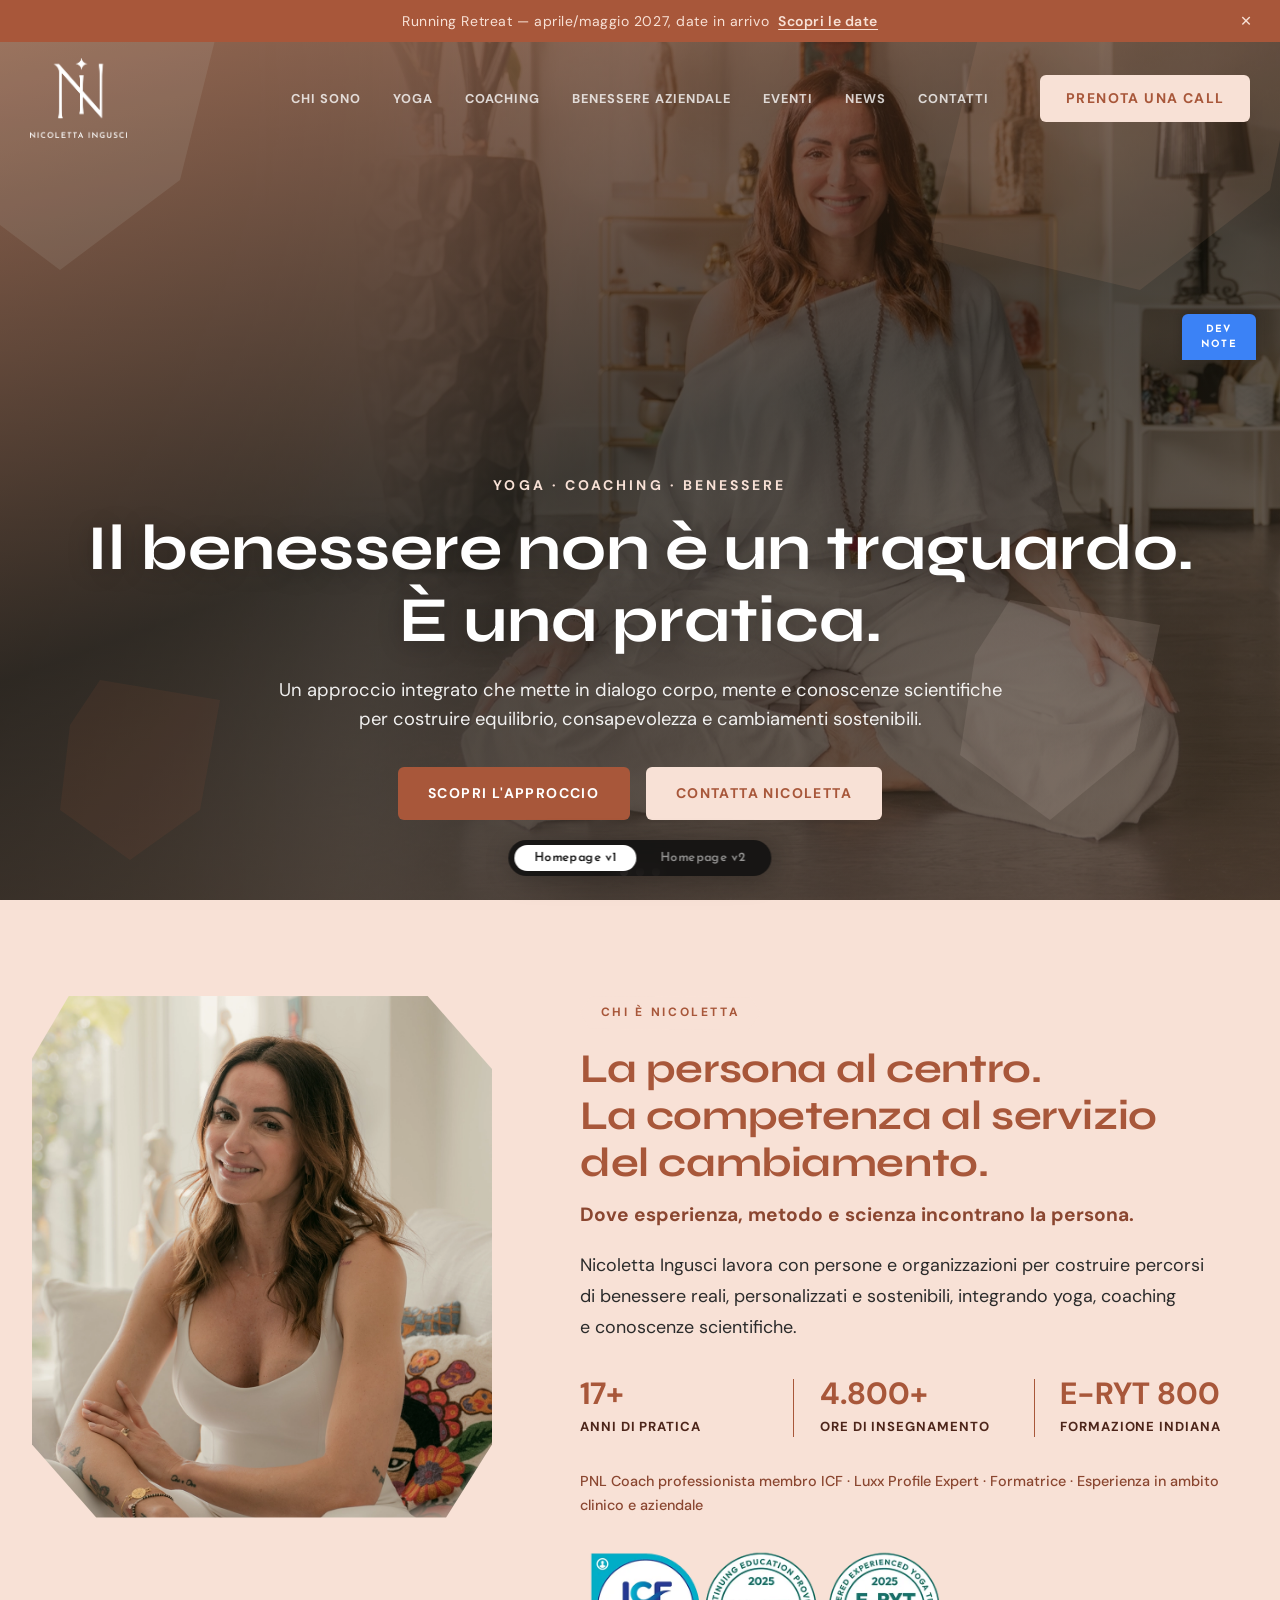
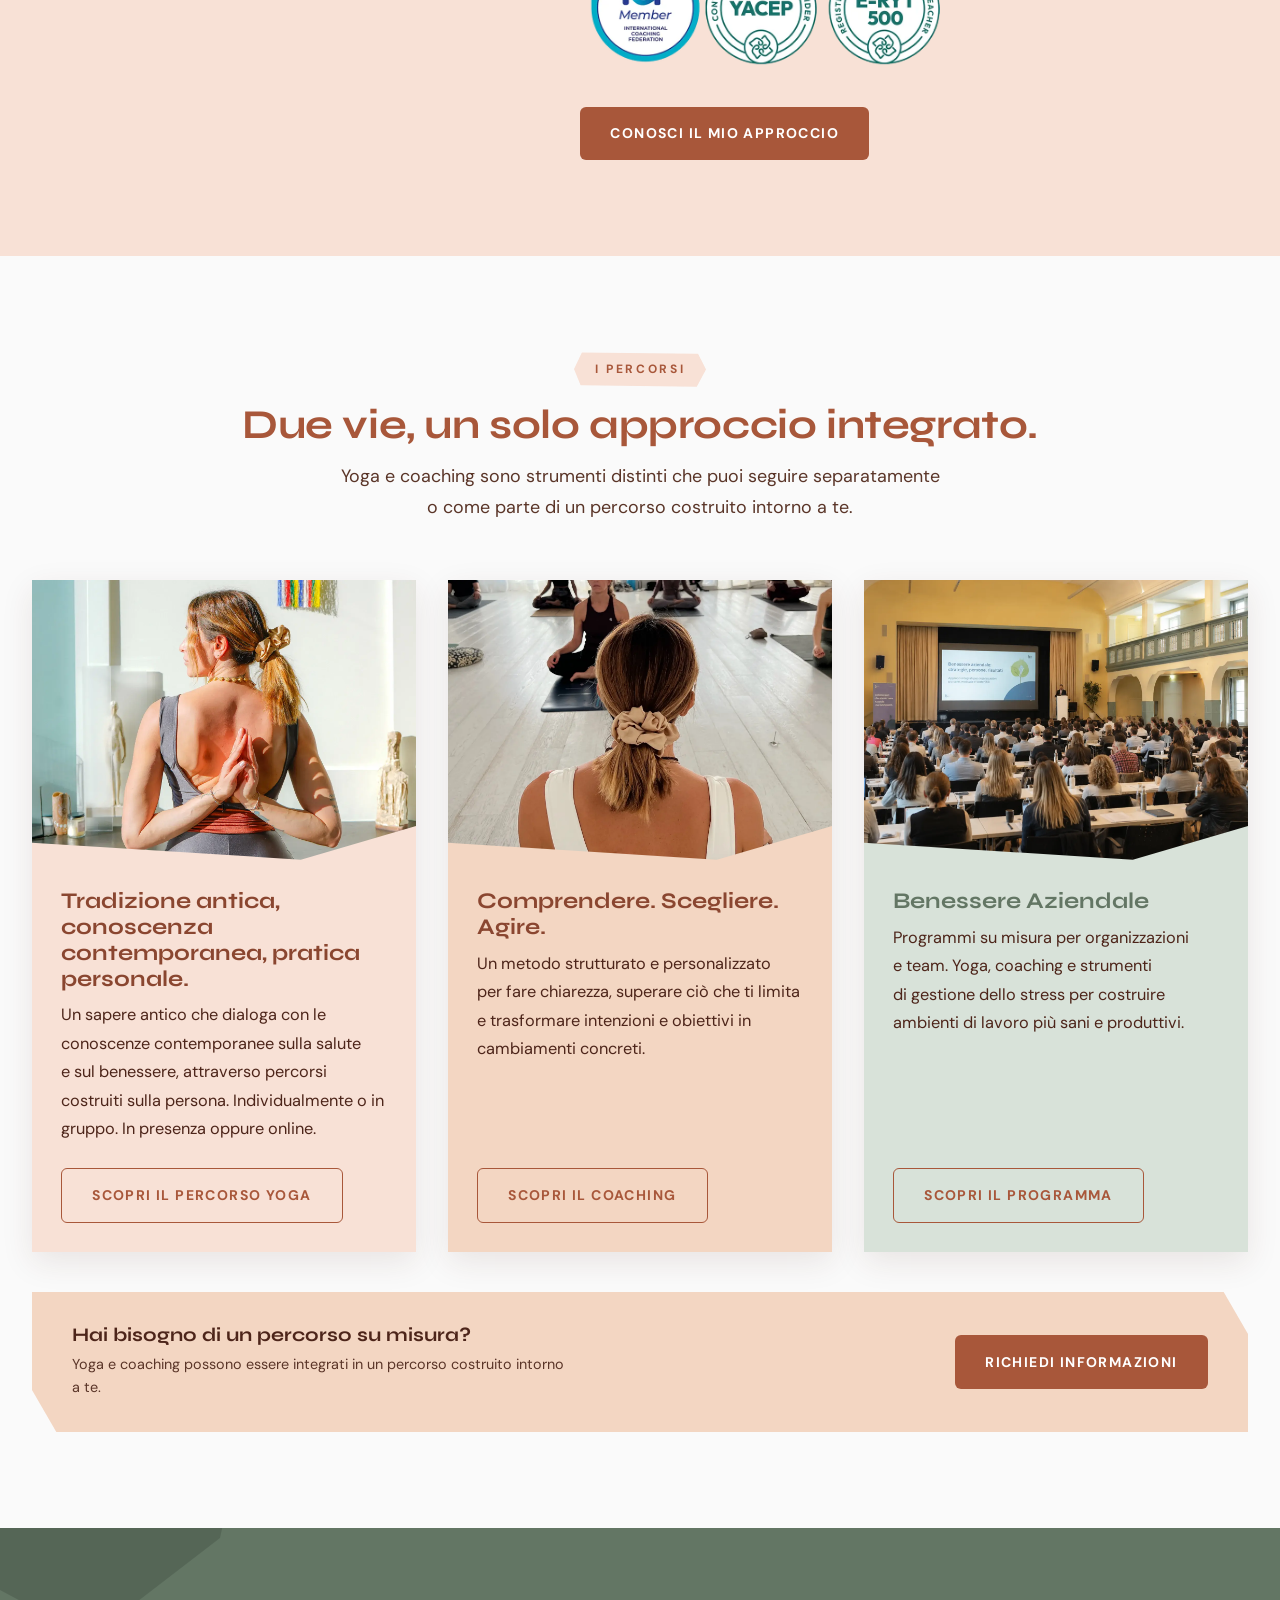
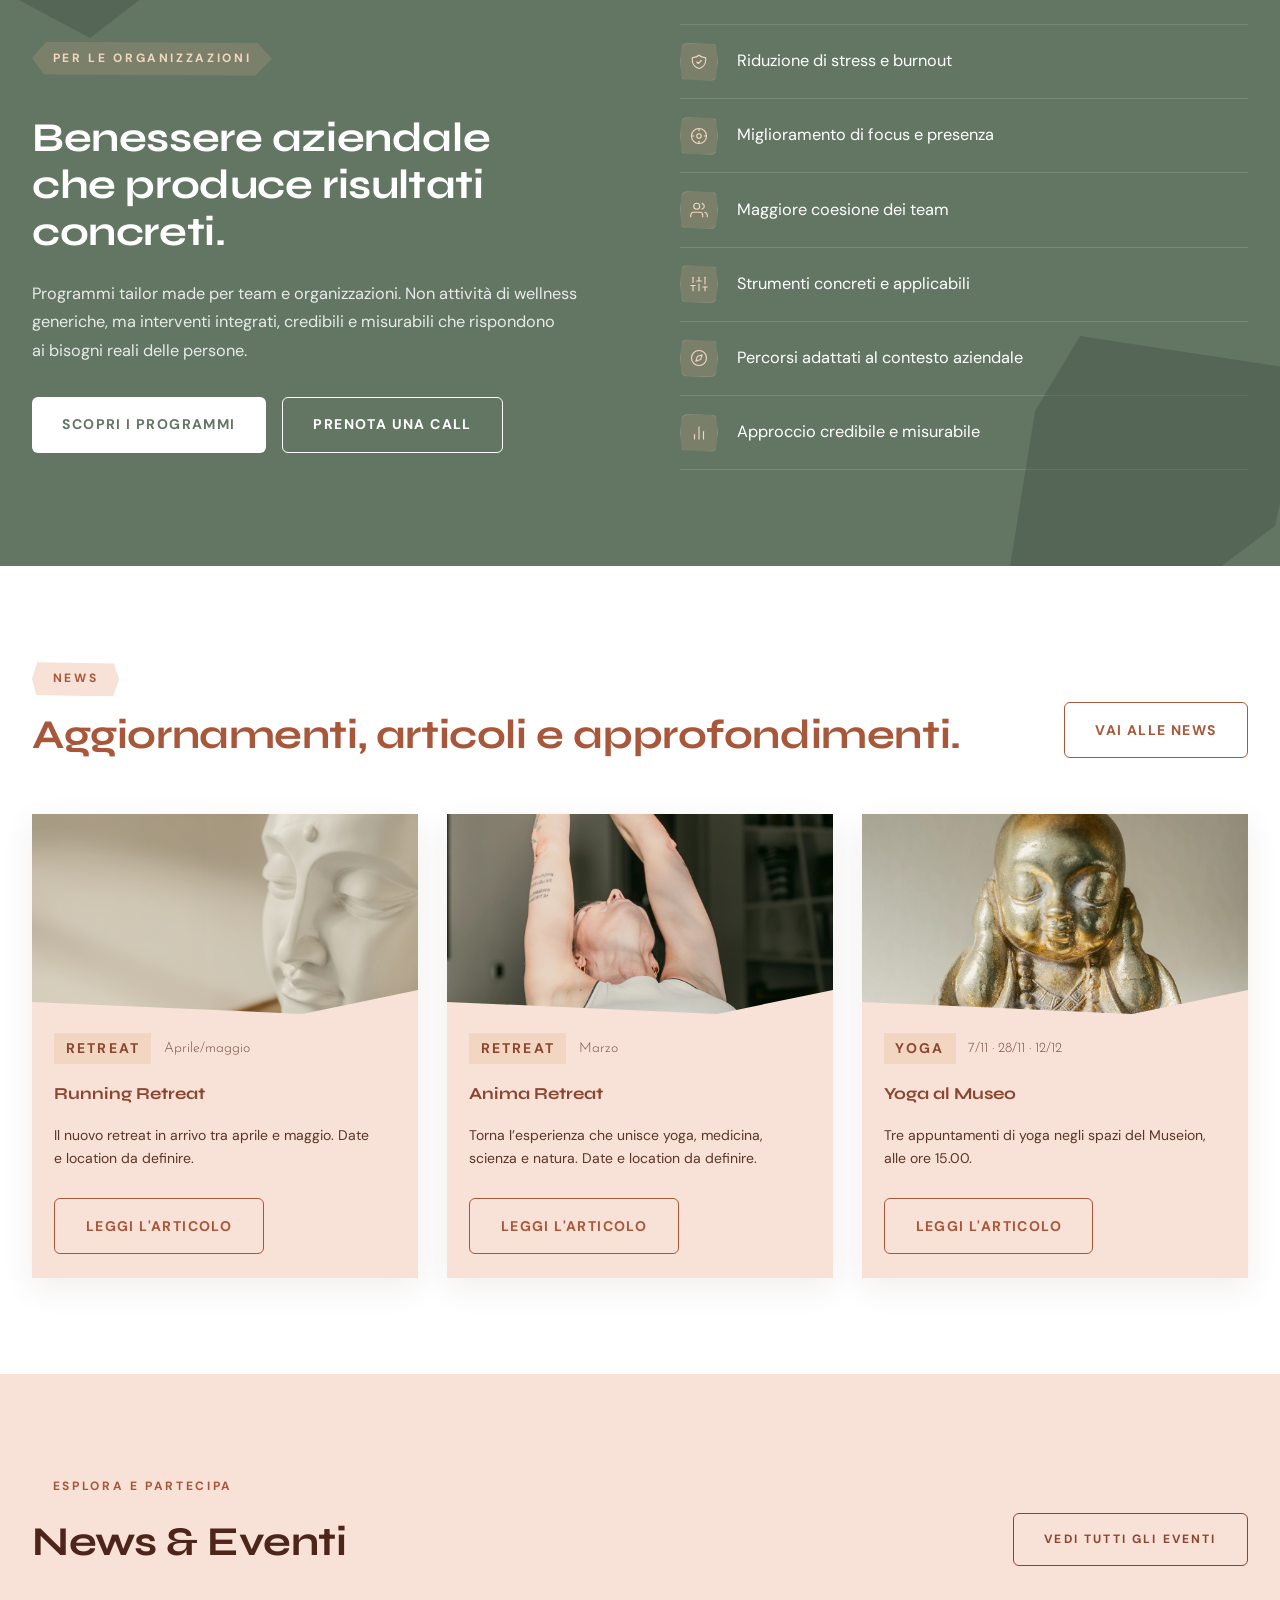
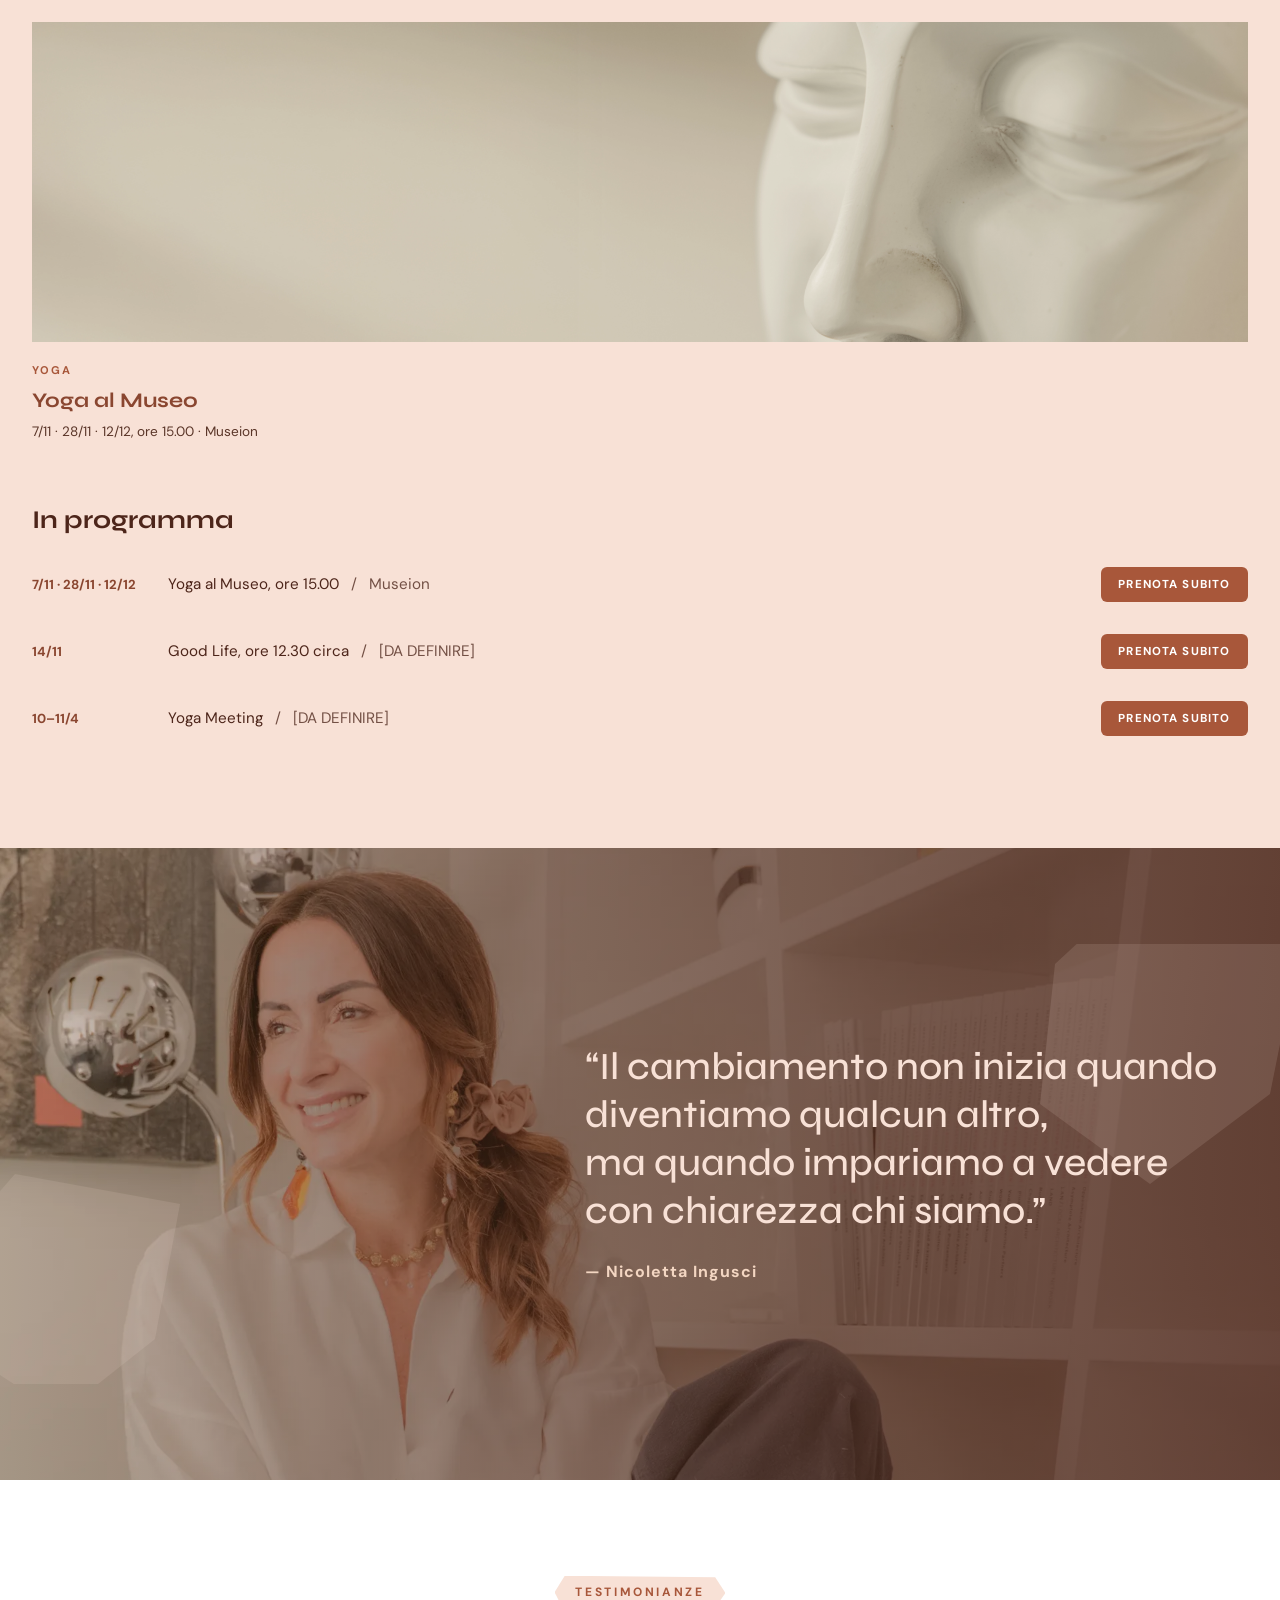
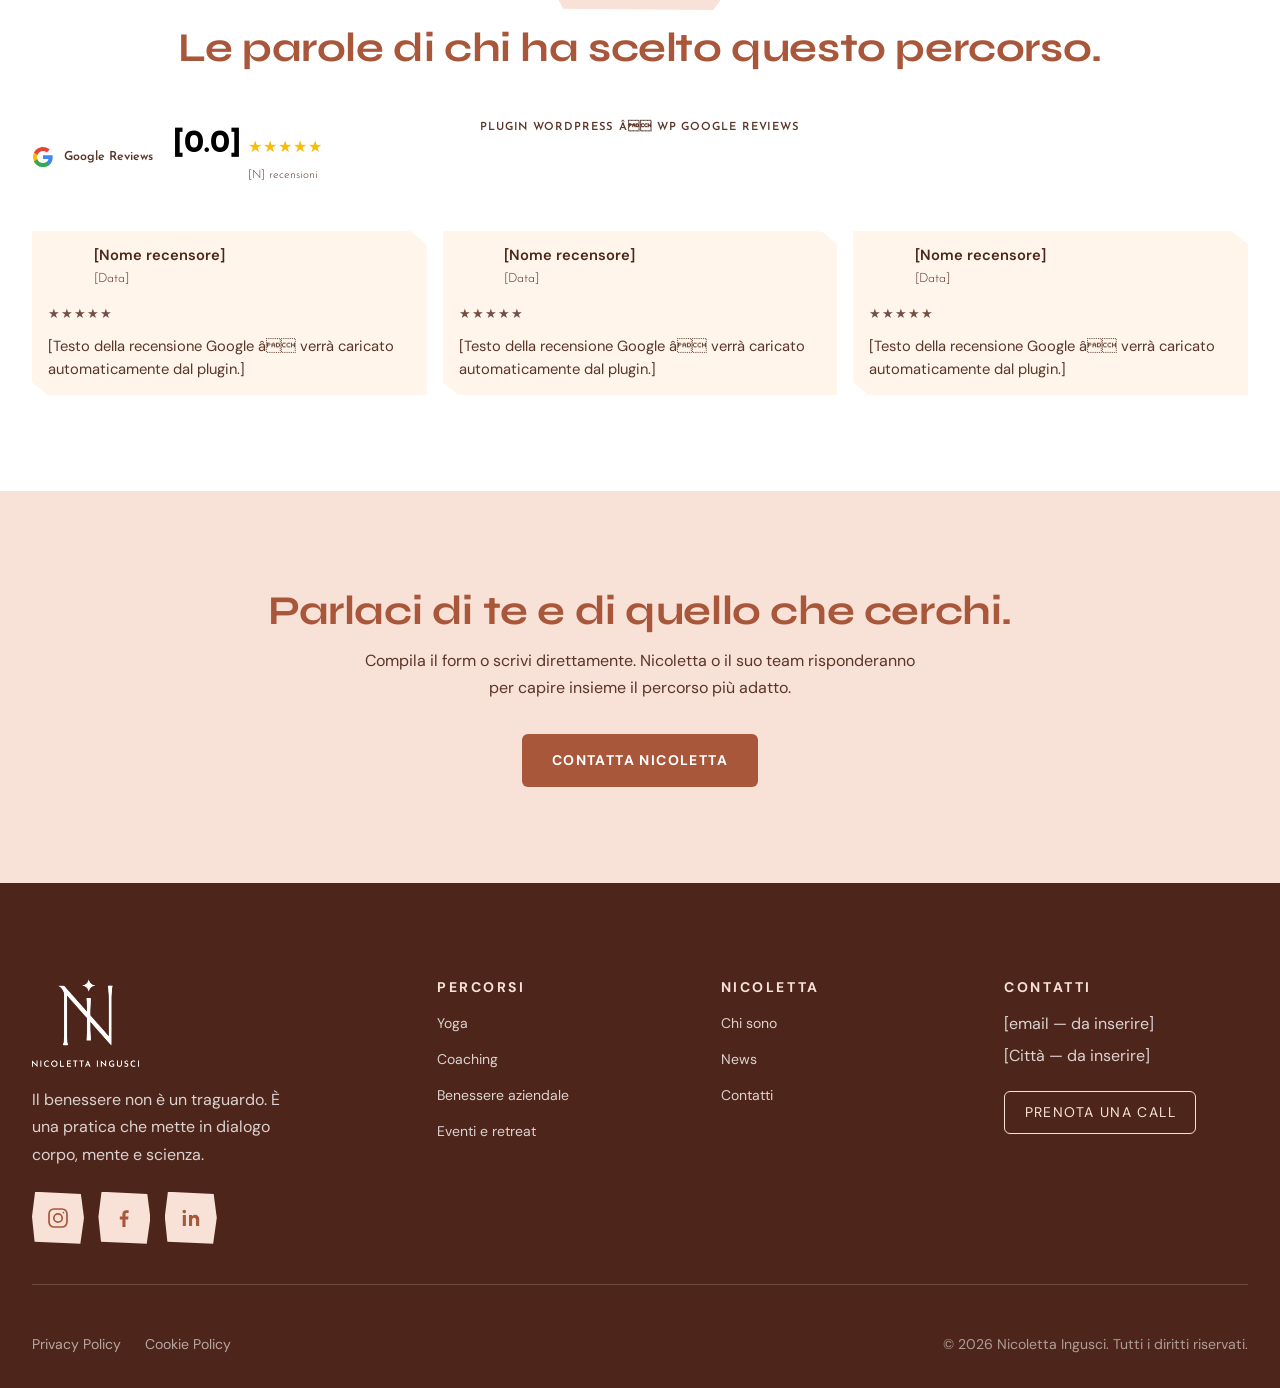
==== commit 0d9e4cdb: "Home News & Eventi: card in evidenza senza sfondo sulla sezione cipria Co-Authored-By: Claude Sonnet" ====
--- a/wireframe.html
+++ b/wireframe.html
@@ -2268,7 +2268,8 @@
     #wf-wrapper #page-aziendale :is(.site-header, .mobile-nav) { --c-green-700: #8A4630; --c-green-100: #F3D6C2; }
     /* Home: sezione eventi su cipria con card bianche (niente cipria su arancio) */
     #wf-wrapper #page-home [aria-label="Prossimi appuntamenti"] { background: var(--c-cream) !important; }
-    #wf-wrapper #page-home .hp-eventi__featured { background: #fff; }
+    #wf-wrapper #page-home .hp-eventi__featured { background: transparent; clip-path: none; }
+    #wf-wrapper #page-home .hp-eventi__featured-body { padding-left: 0; padding-right: 0; }
     /* Sezione Benessere aziendale: pulsanti bianchi su verde */
     #wf-wrapper :is(#page-home, .vi-inner) .aziendale-section .btn--primary { background: #fff; color: #637664; }
     #wf-wrapper :is(#page-home, .vi-inner) .aziendale-section .btn--primary:hover { background: #D8E2D9; color: #4a5a4b; }
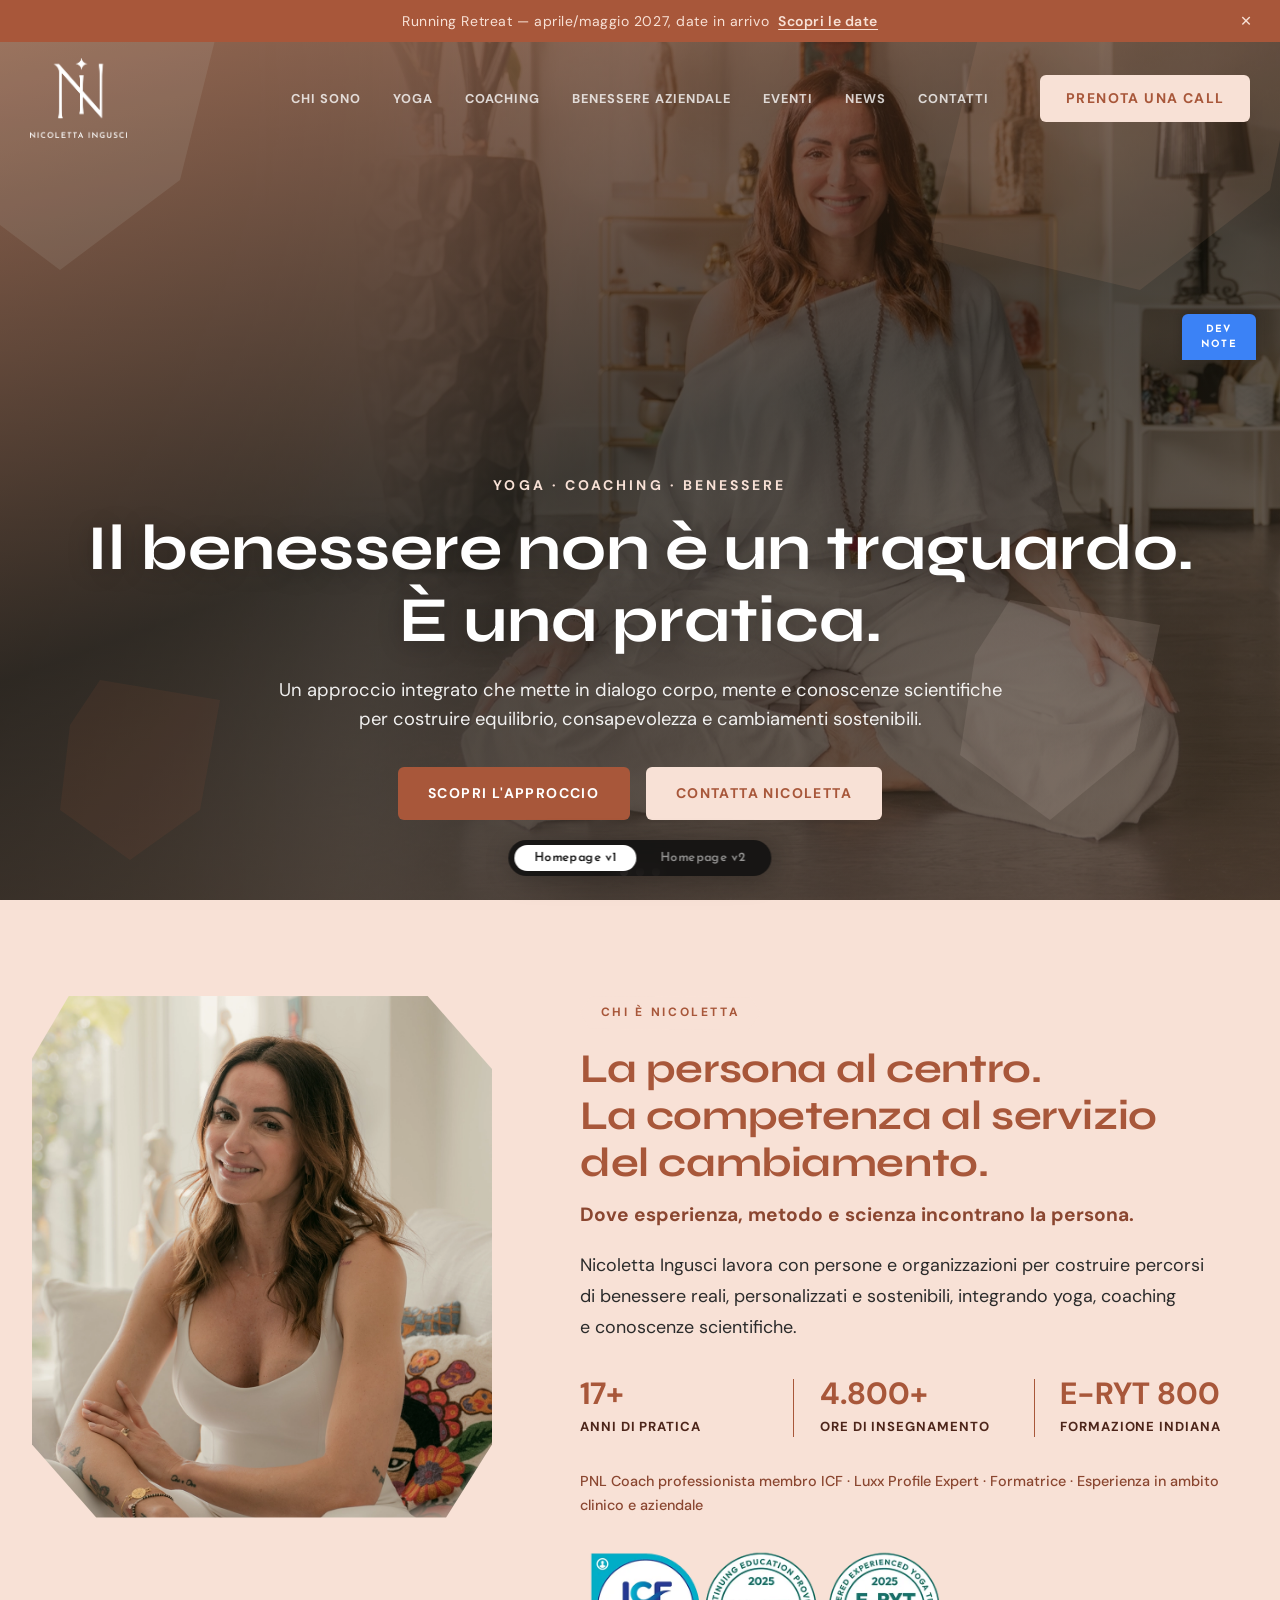
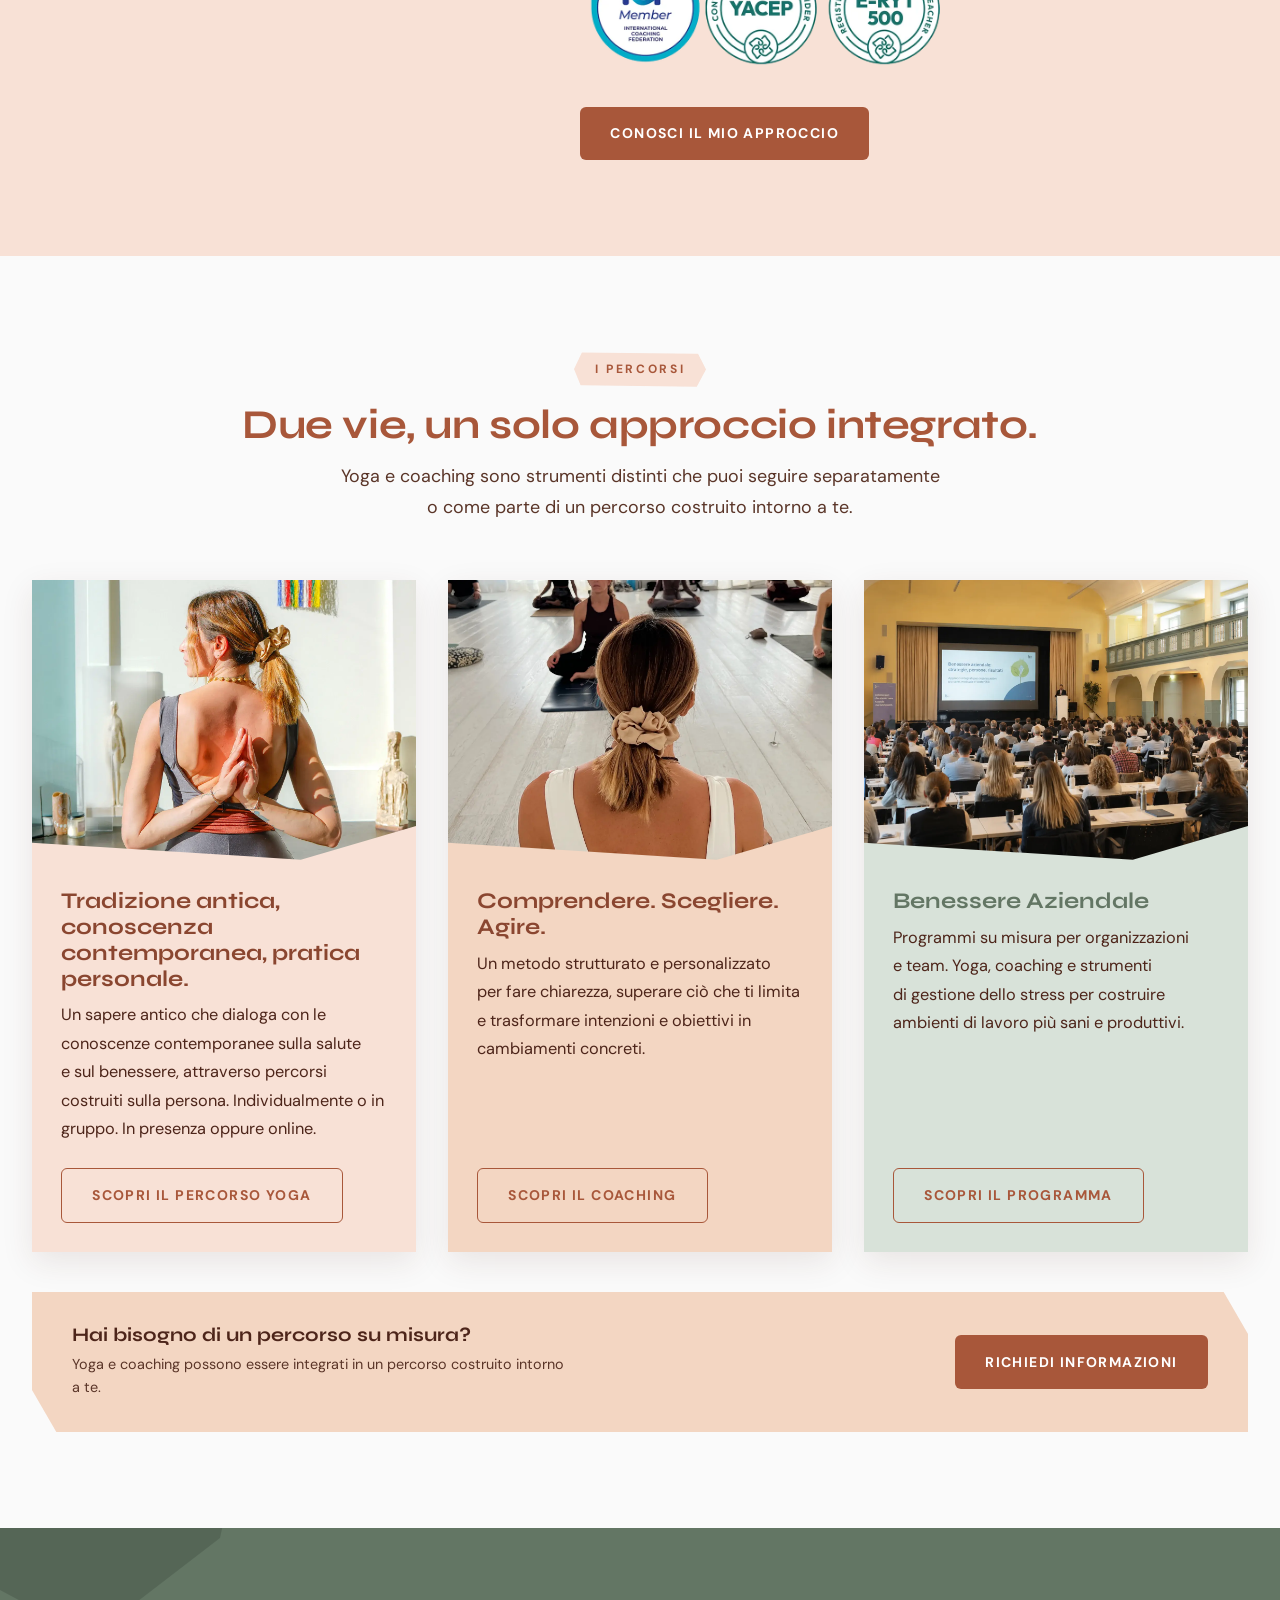
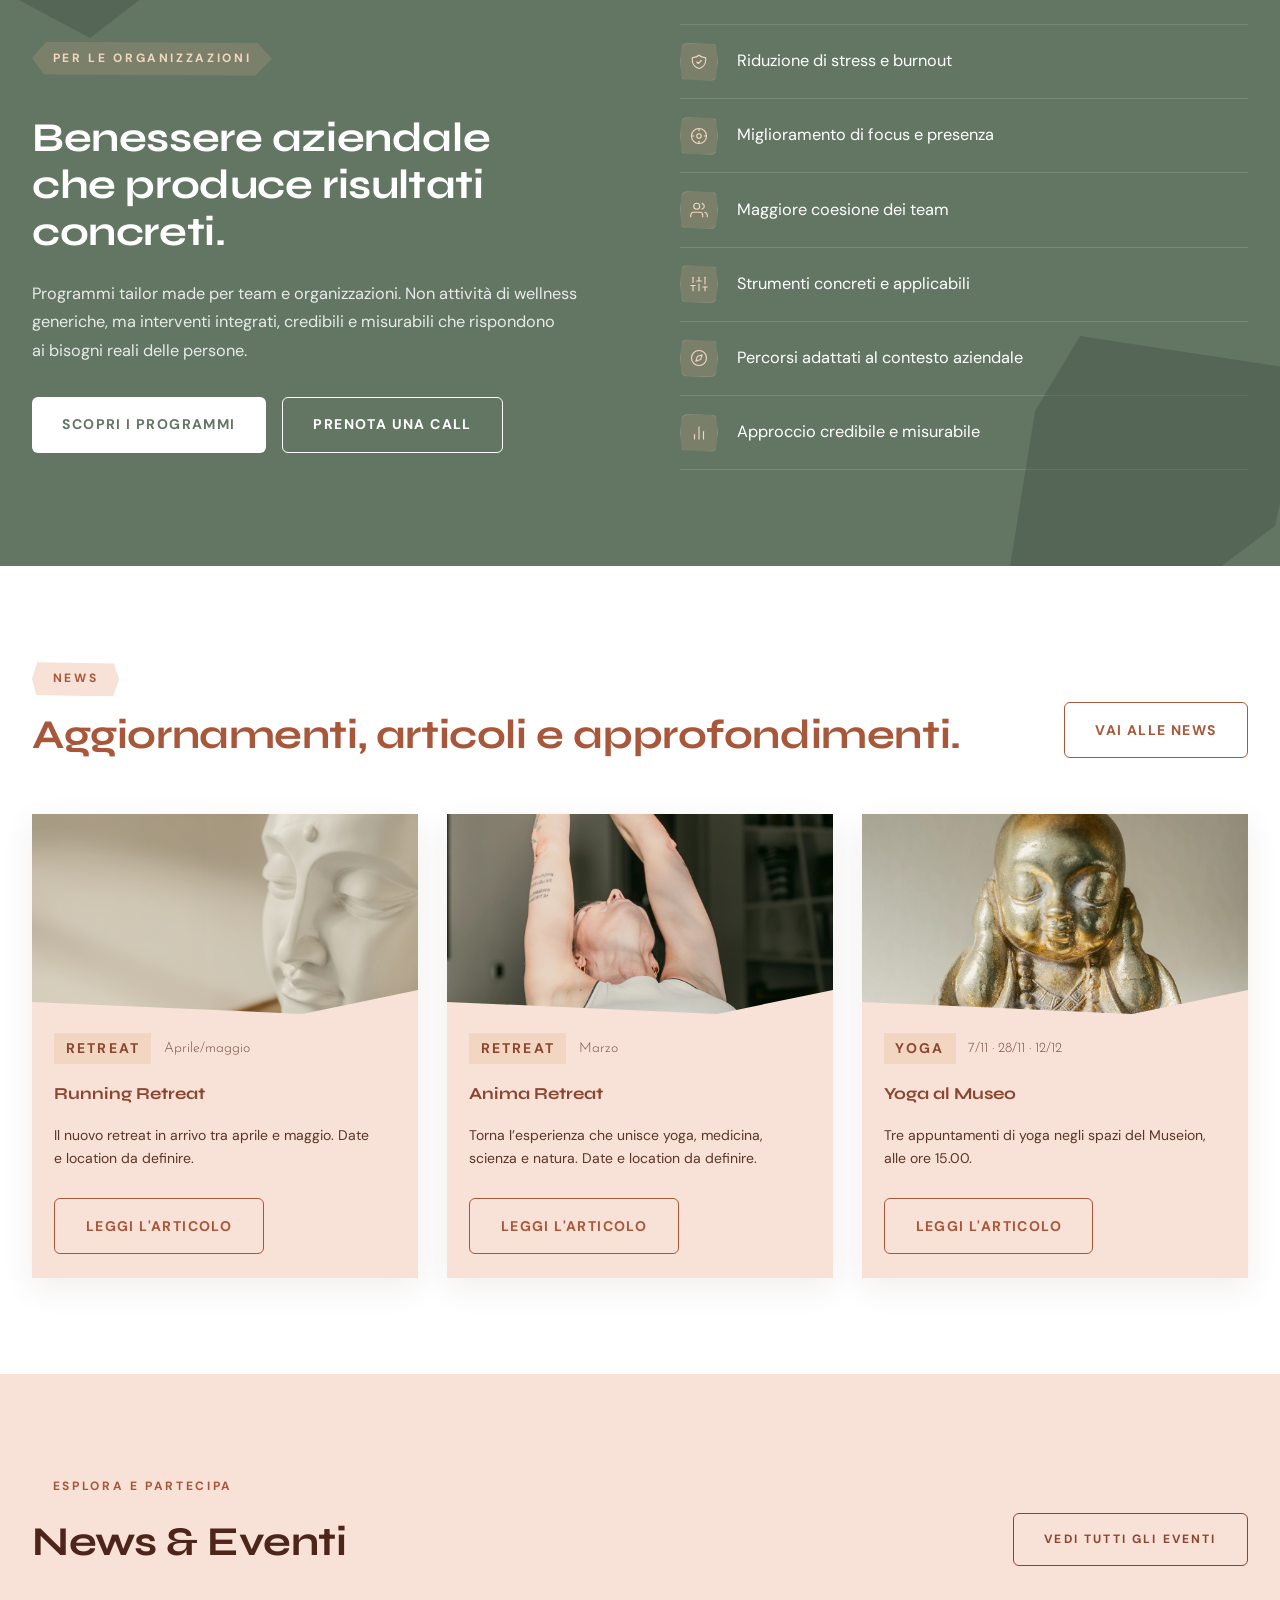
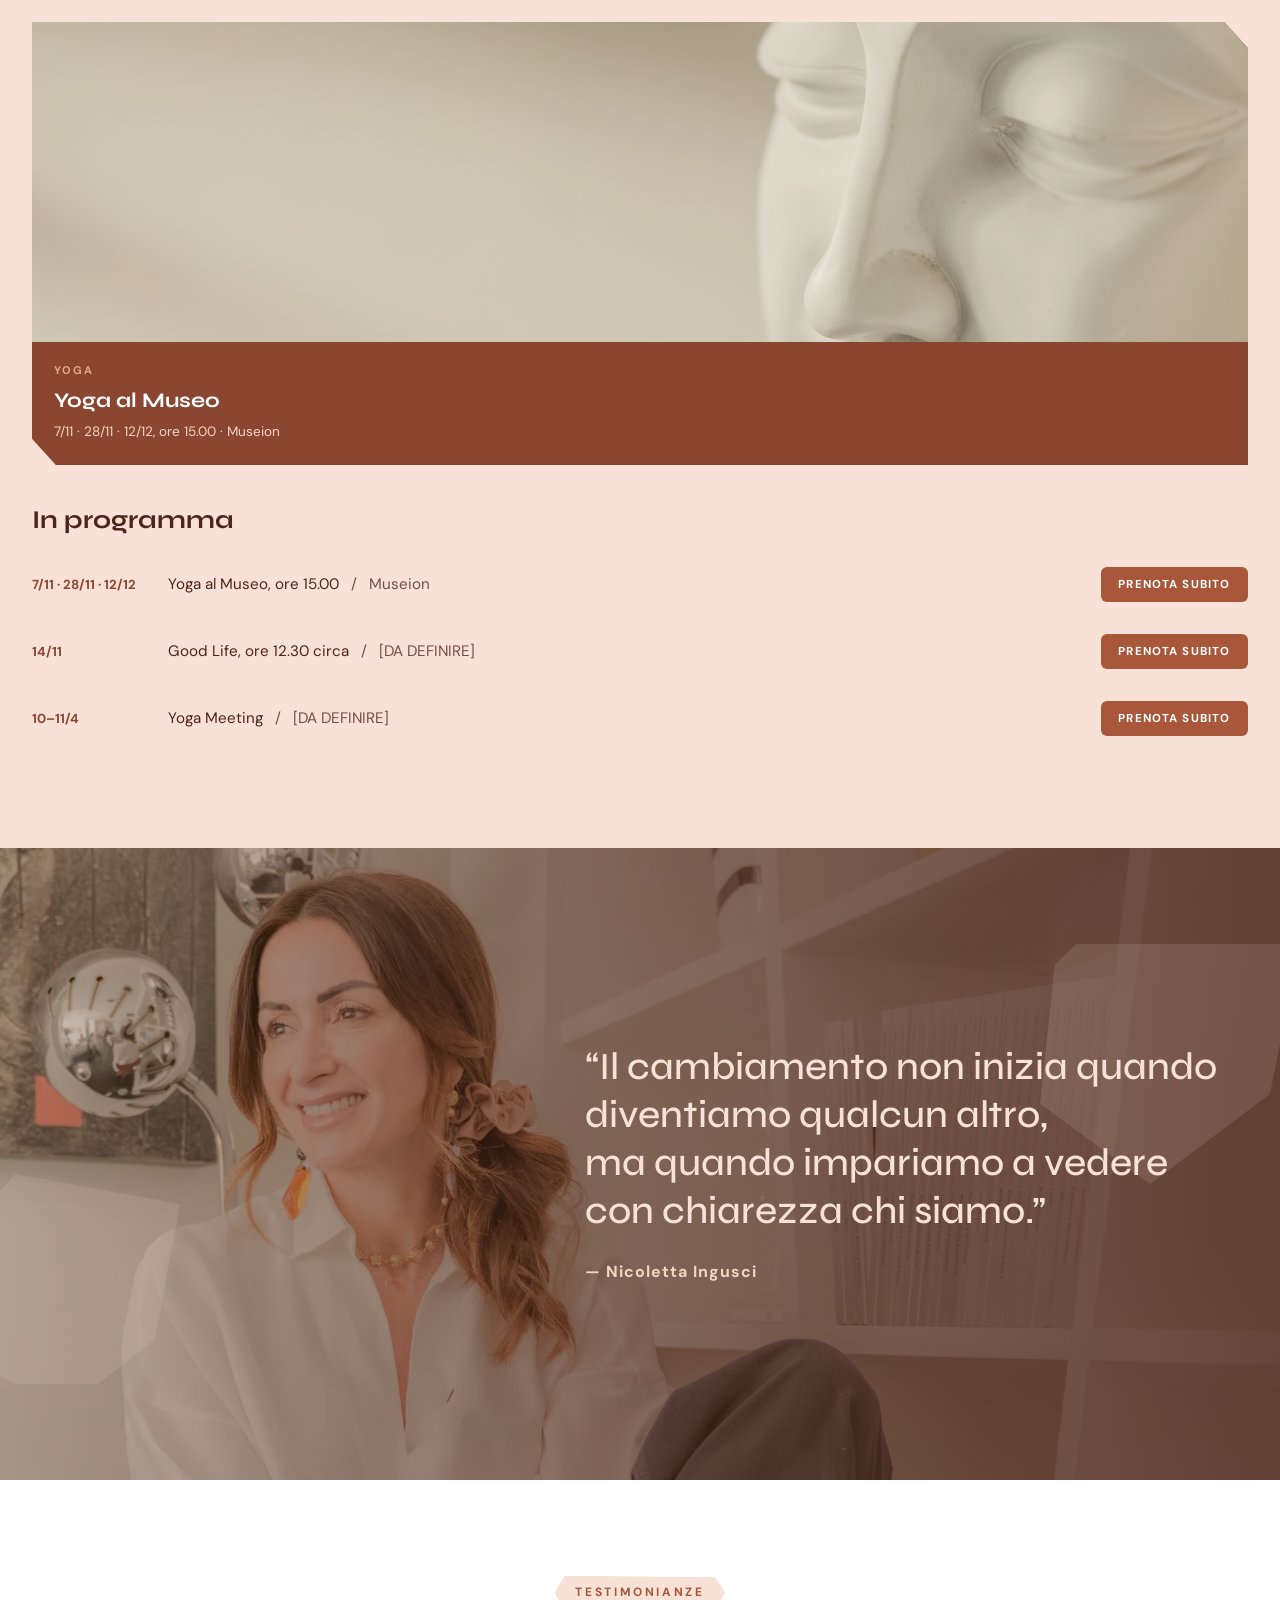
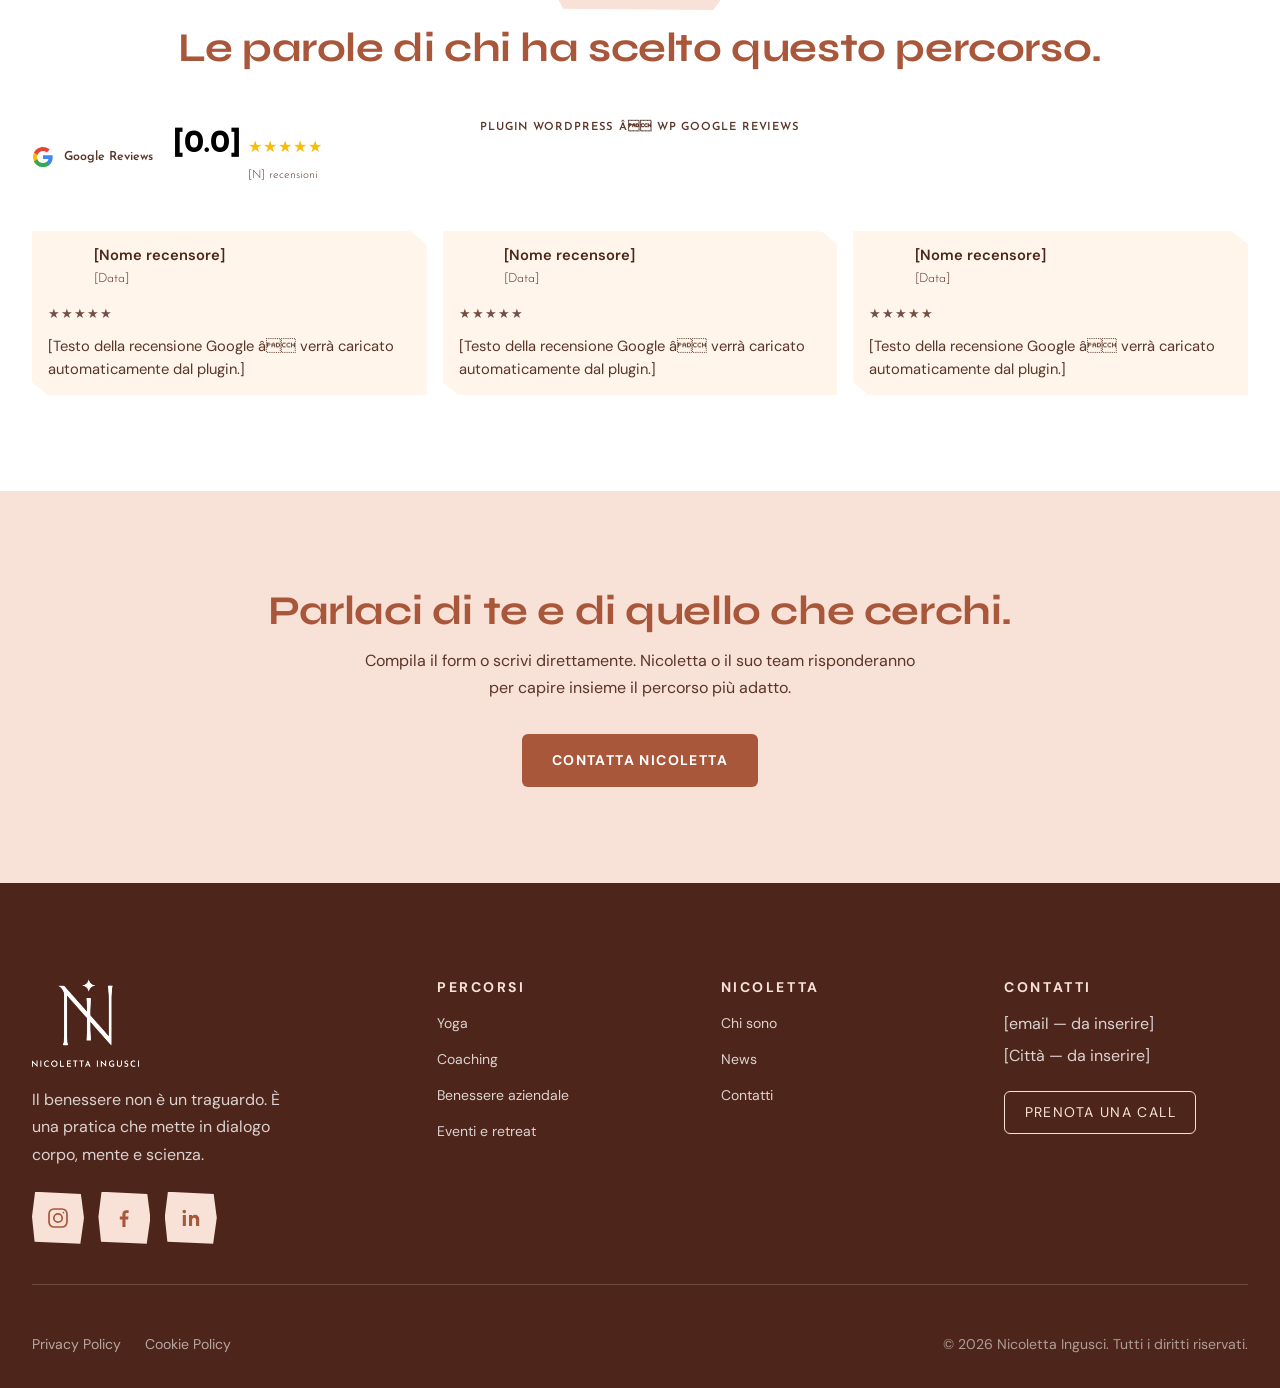
==== commit 6832b649: "Home News & Eventi: card in evidenza marrone con testo chiaro Co-Authored-By: Claude Sonnet 5.5 <nor" ====
--- a/wireframe.html
+++ b/wireframe.html
@@ -2268,8 +2268,10 @@
     #wf-wrapper #page-aziendale :is(.site-header, .mobile-nav) { --c-green-700: #8A4630; --c-green-100: #F3D6C2; }
     /* Home: sezione eventi su cipria con card bianche (niente cipria su arancio) */
     #wf-wrapper #page-home [aria-label="Prossimi appuntamenti"] { background: var(--c-cream) !important; }
-    #wf-wrapper #page-home .hp-eventi__featured { background: transparent; clip-path: none; }
-    #wf-wrapper #page-home .hp-eventi__featured-body { padding-left: 0; padding-right: 0; }
+    #wf-wrapper #page-home .hp-eventi__featured { background: #8A4630; clip-path: polygon(0 0, 98% 0, 100% 6%, 100% 100%, 2% 100%, 0 94%); }
+    #wf-wrapper #page-home .hp-eventi__featured-cat { color: var(--c-nude); }
+    #wf-wrapper #page-home .hp-eventi__featured-title { color: #fff; }
+    #wf-wrapper #page-home .hp-eventi__featured-meta { color: #F3D6C2; }
     /* Sezione Benessere aziendale: pulsanti bianchi su verde */
     #wf-wrapper :is(#page-home, .vi-inner) .aziendale-section .btn--primary { background: #fff; color: #637664; }
     #wf-wrapper :is(#page-home, .vi-inner) .aziendale-section .btn--primary:hover { background: #D8E2D9; color: #4a5a4b; }
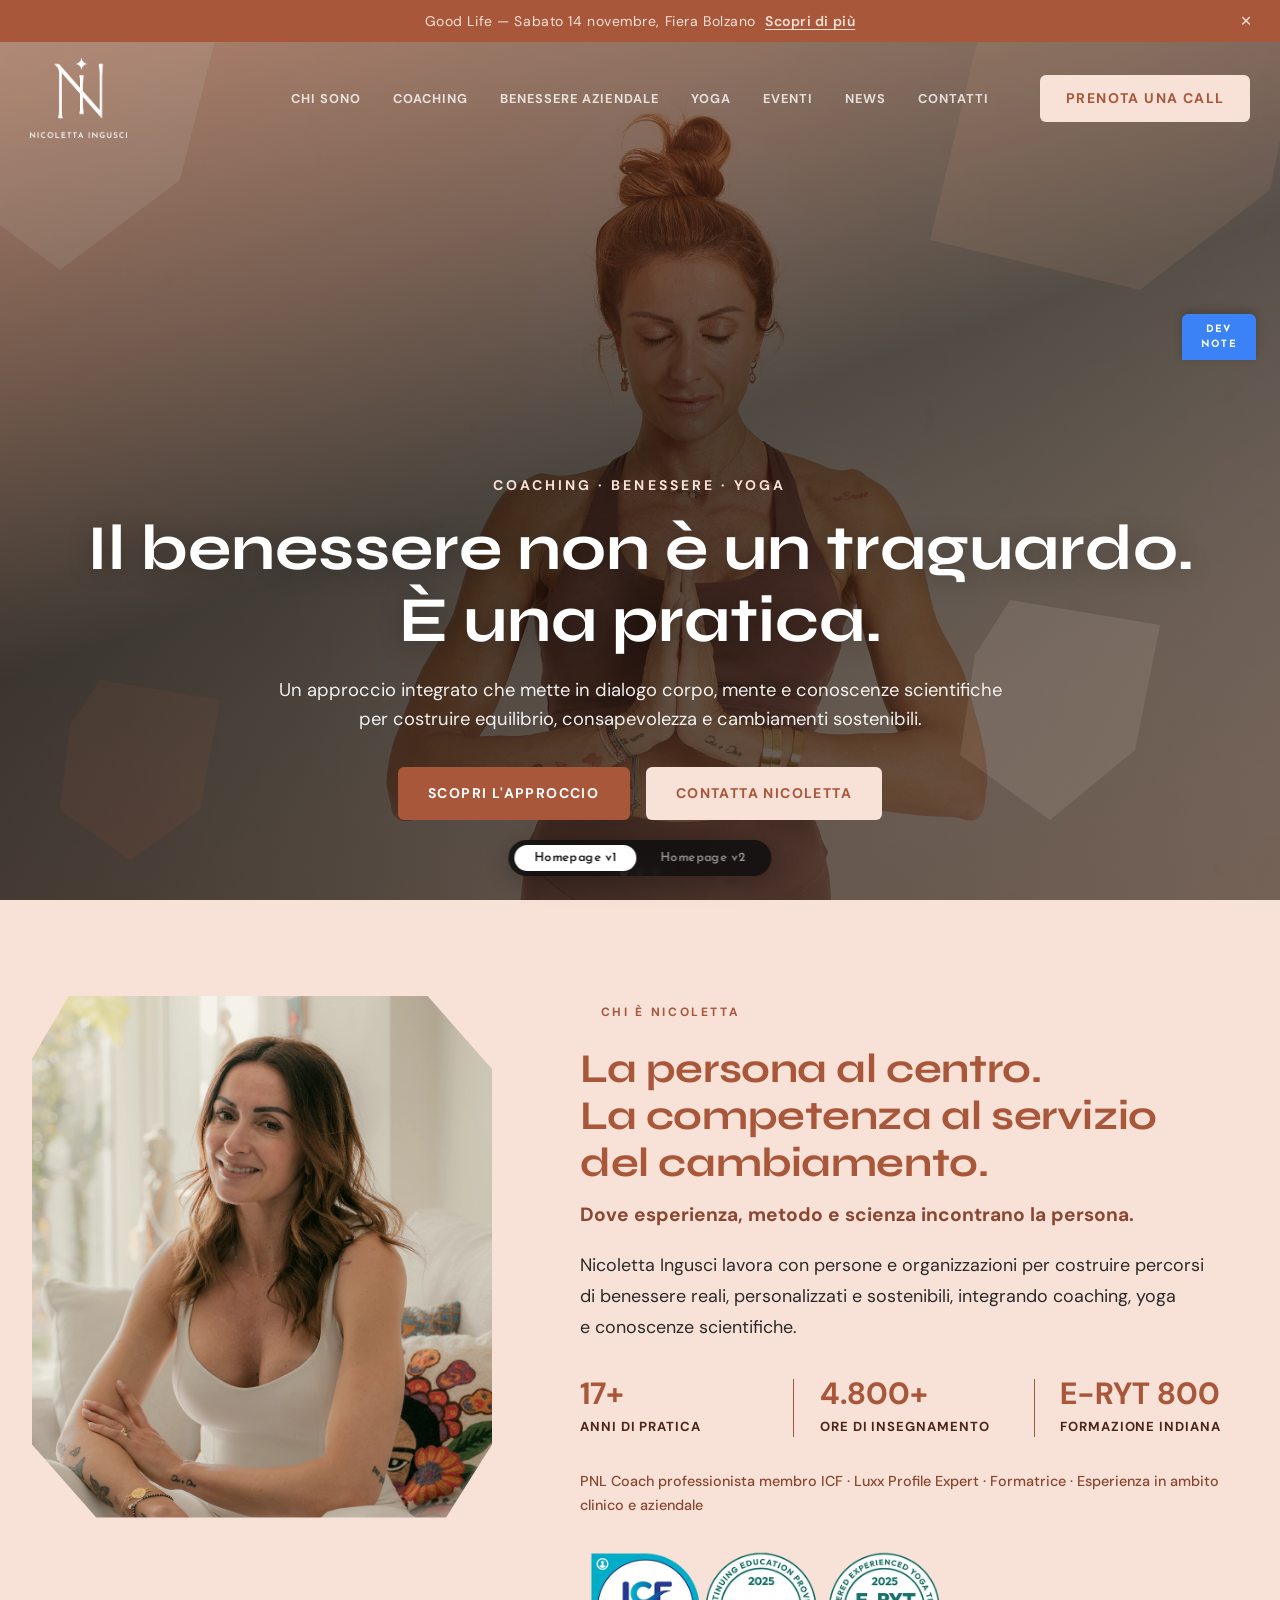
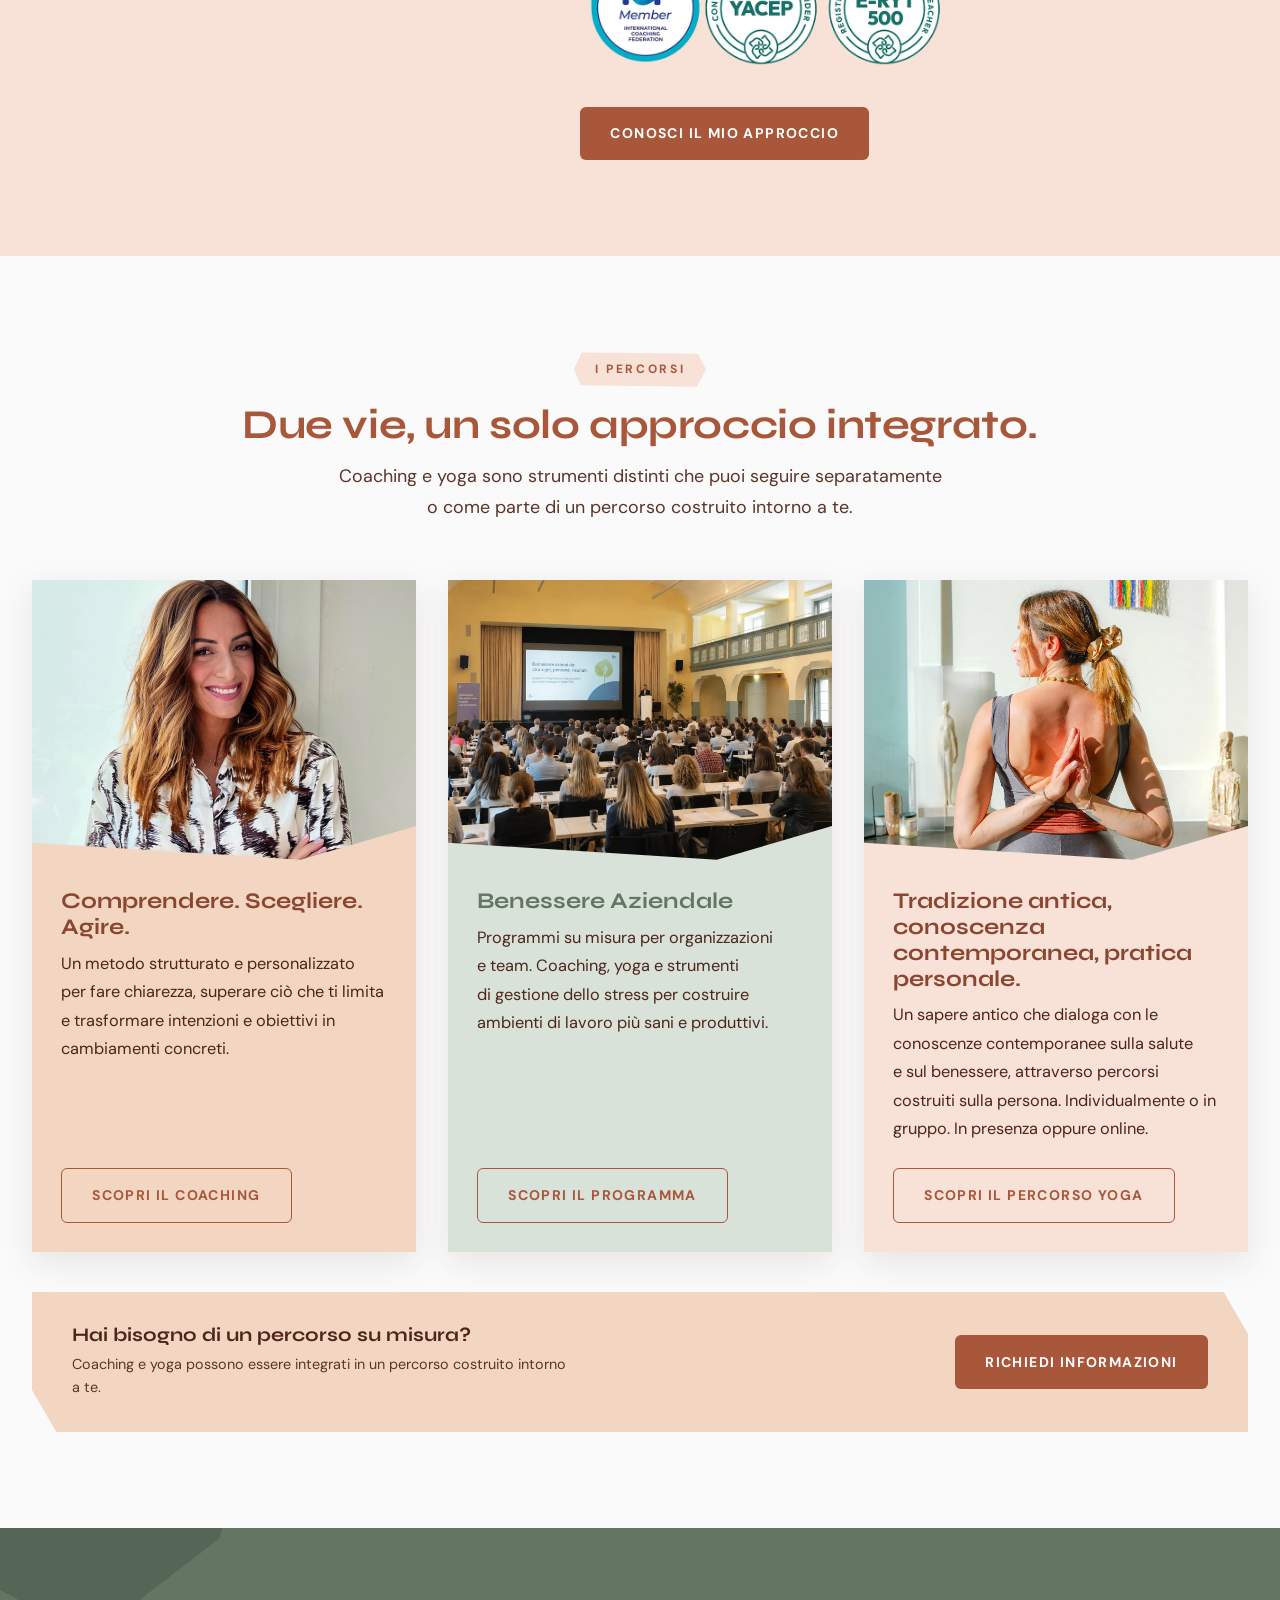
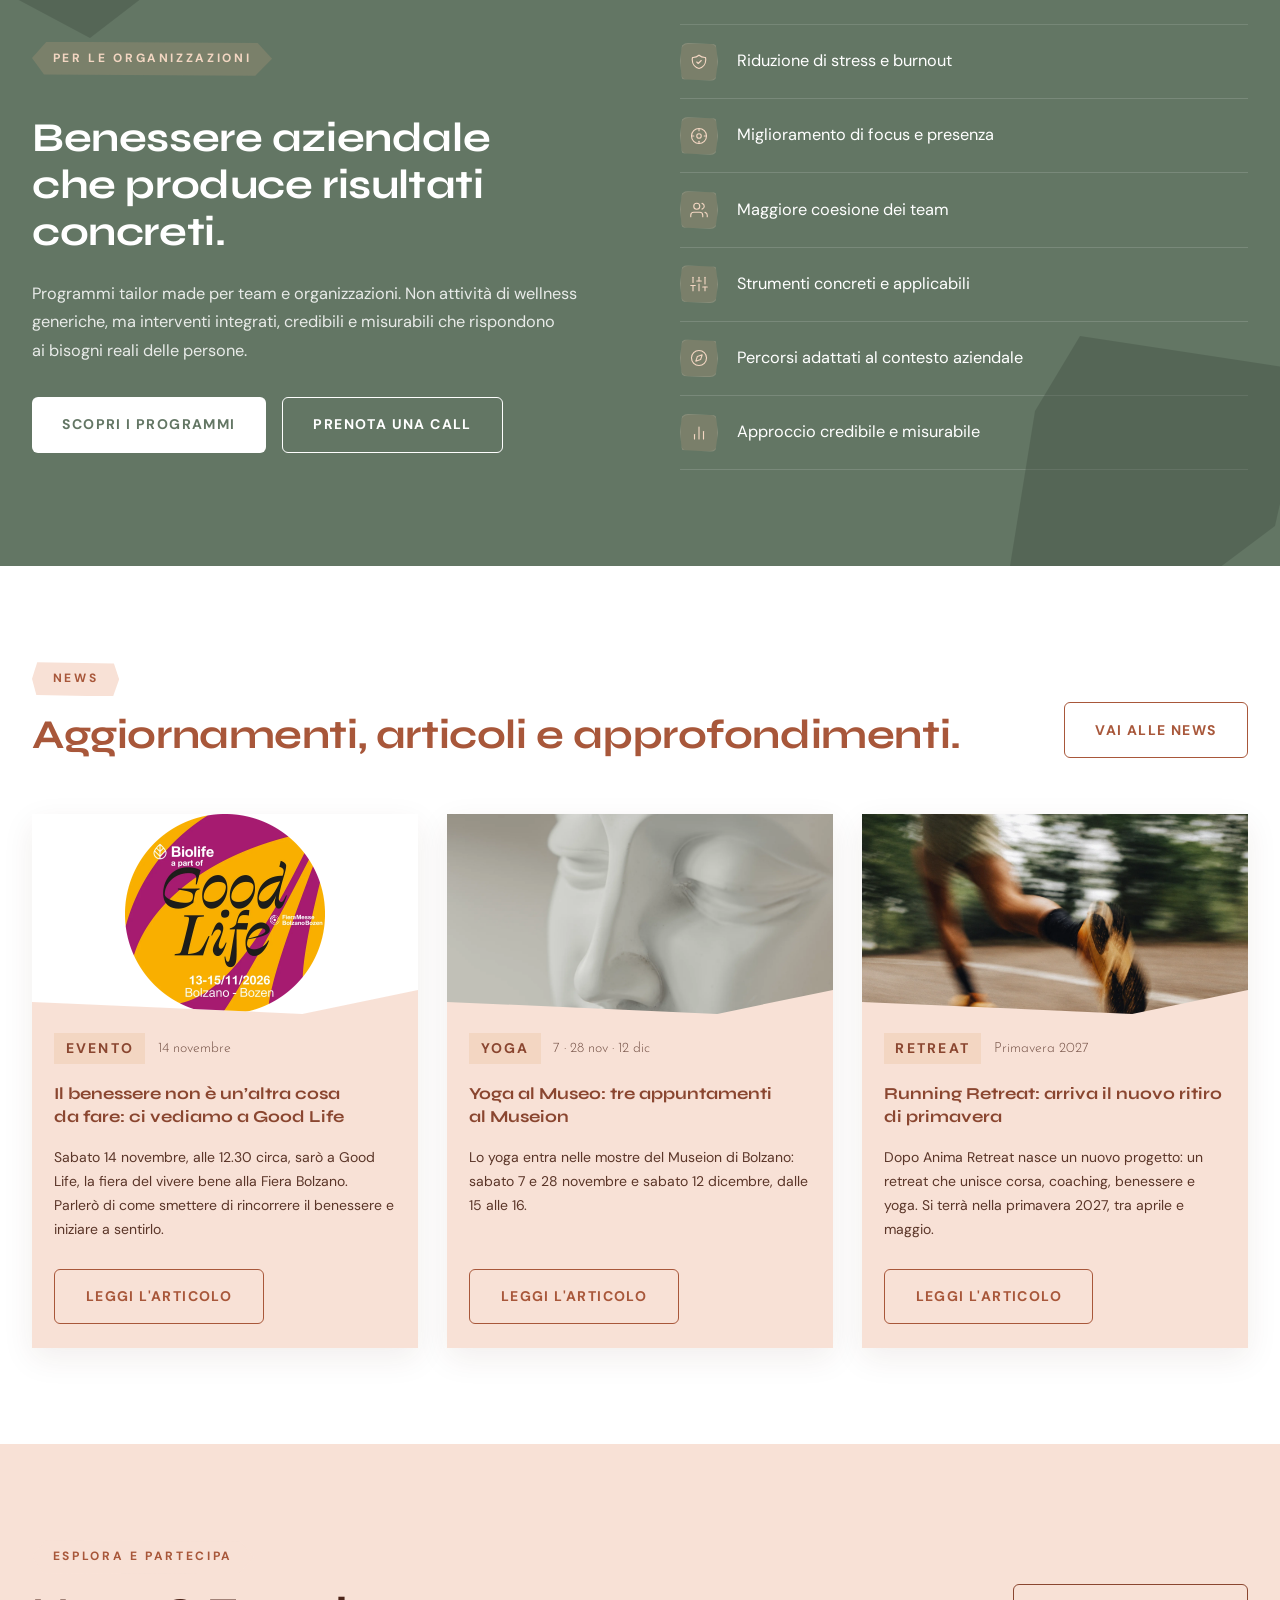
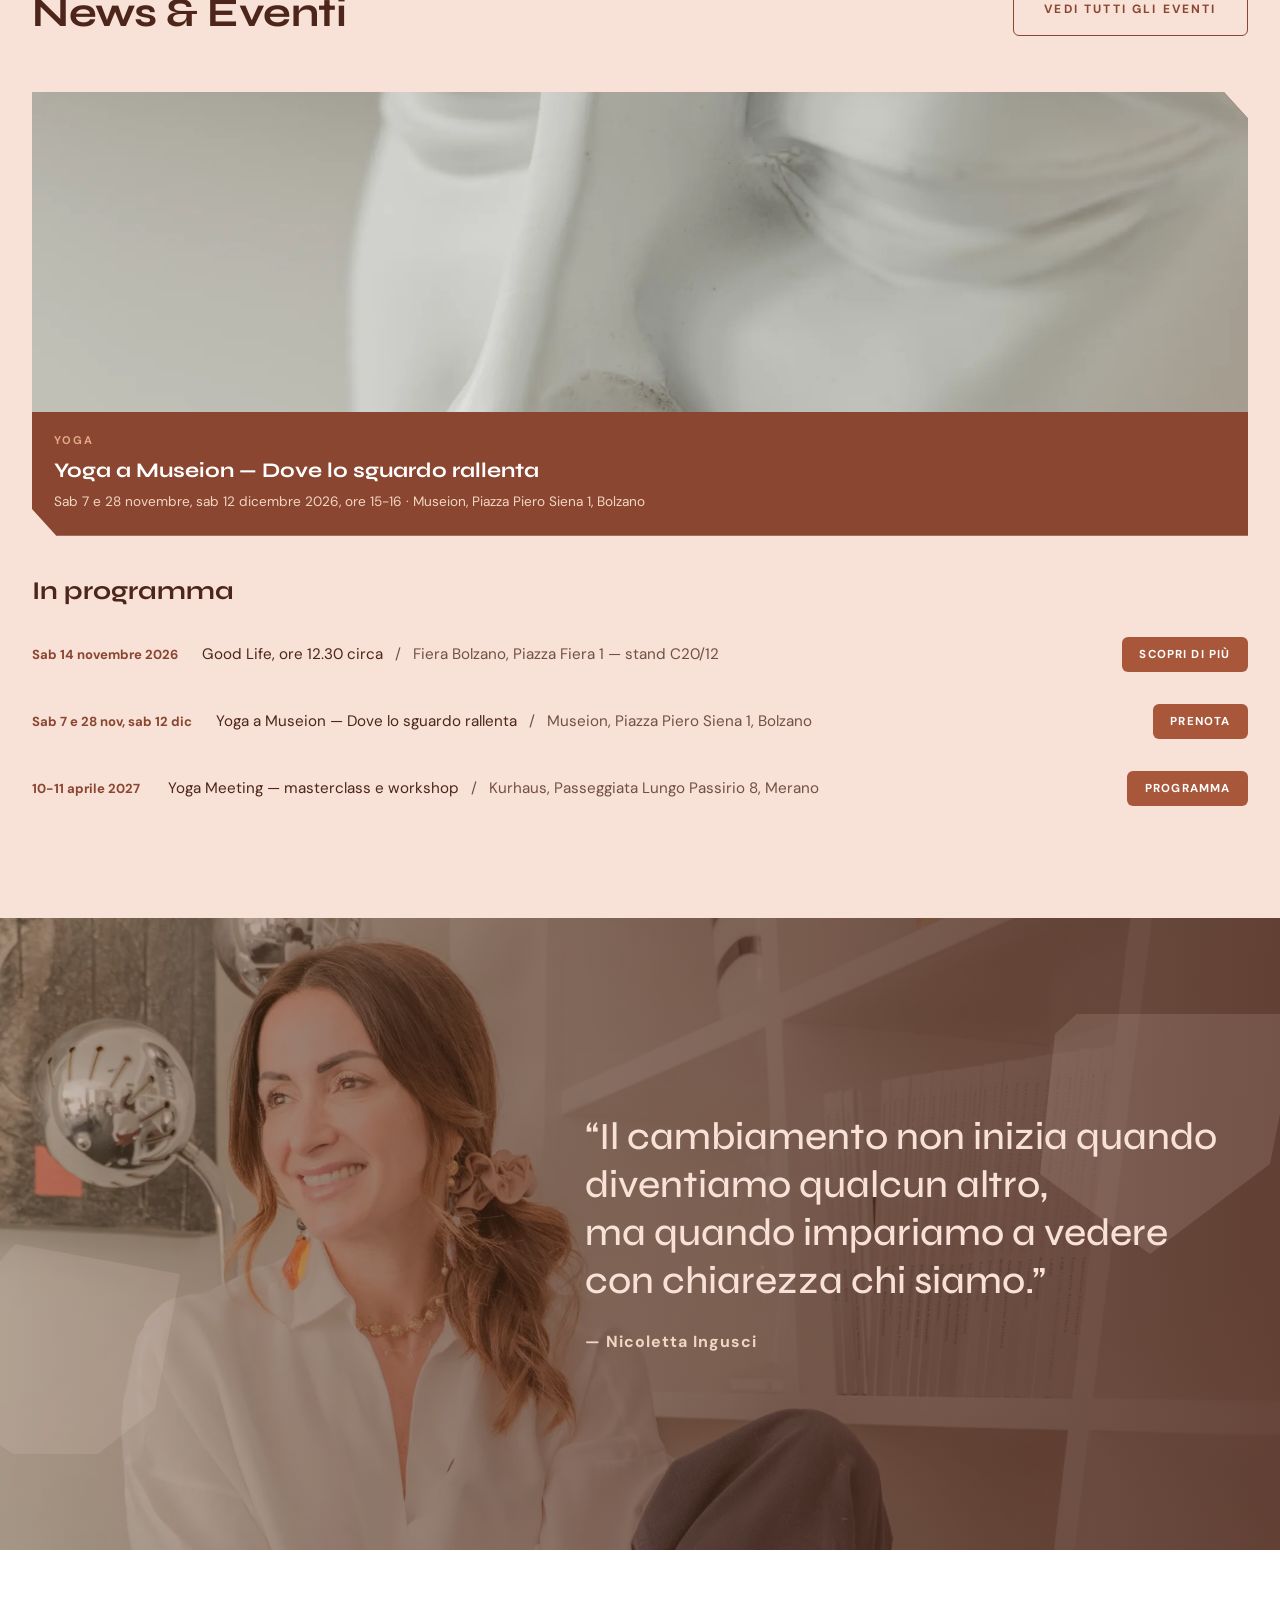
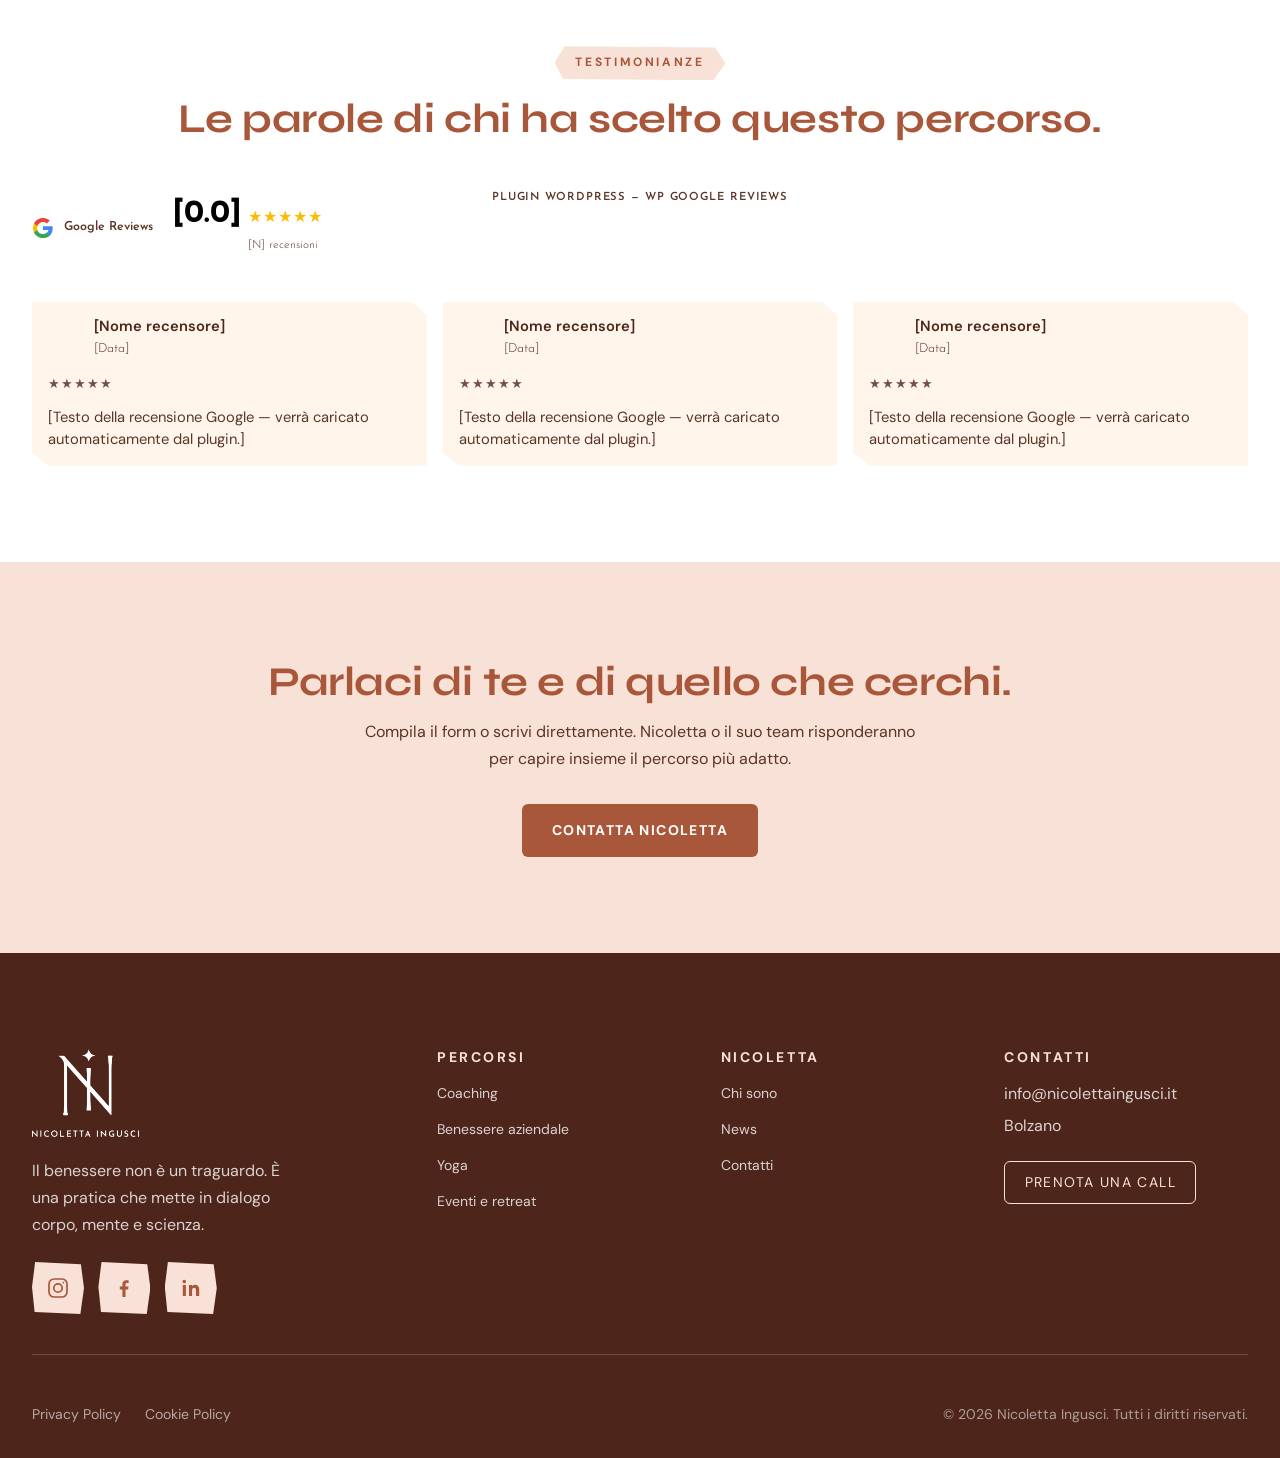
==== commit cd1f6144: "Modifiche da PDF 27/10: banner Good Life, ordine servizi, email e Bolzano, eventi e News definitivi," ====
--- a/wireframe.html
+++ b/wireframe.html
@@ -2285,6 +2285,59 @@
     #wf-wrapper :is(#page-home, .vi-inner) .aziendale-section .btn--secondary:hover { background: #D8E2D9; color: #4a5a4b; }
     /* Chi sono: il body non deve diventare contenitore di scroll, altrimenti la foto sticky non segue la pagina */
     body:has(#page-chi-sono.wf-visible) { overflow-x: clip; overflow-y: visible; }
+    /* Su sfondo cipria: etichette e simboli (FAQ, icone contatti) in pesca scuro invece che bianco */
+    #wf-wrapper .vi-inner :is(.section--cream, .page-hero--light, .page-hero--cream, .cta-block) :is(.section-label, .faq-question__icon, .faq-question svg, .contact-info__item svg) { background: #F0C9B0; color: #8A4630; }
+    #wf-wrapper .vi-inner .target-section__intro .section-label { background: #F0C9B0; color: #8A4630; }
+    /* Benessere aziendale: nessun elemento cipria/pesca sui fondi verdi — solo bianco e salvia chiaro */
+    #wf-wrapper #page-aziendale .site-header .header-cta { background: #fff !important; color: #637664 !important; }
+    #wf-wrapper #page-aziendale .site-header .header-cta:hover { background: #D8E2D9 !important; color: #4a5a4b !important; }
+    #wf-wrapper #page-aziendale .site-header.scrolled .header-cta { background: #637664 !important; color: #fff !important; }
+    #wf-wrapper #page-aziendale .site-header.scrolled .header-cta:hover { background: #4a5a4b !important; color: #fff !important; }
+    #wf-wrapper #page-aziendale .site-header:not(.scrolled) .site-nav__link.active { color: #fff !important; }
+    #wf-wrapper #page-aziendale :is(.page-hero--dark, .az-section--medium, .az-section--accent, #az-richiesta) polygon { stroke: #93A496; }
+    #wf-wrapper #page-aziendale :is(.page-hero--dark, .az-section--accent) :is(.section-label--peach, .section-label--light) { background: rgba(255,255,255,0.16); color: #fff; }
+    #wf-wrapper #page-aziendale :is(.page-hero--dark, .az-section--accent) .btn--secondary { background: #fff; color: #637664; }
+    #wf-wrapper #page-aziendale :is(.page-hero--dark, .az-section--accent) .btn--secondary:hover { background: #D8E2D9; color: #4a5a4b; }
+    #wf-wrapper #page-aziendale .page-hero--dark .btn--outline-frag { color: #fff !important; border-color: #fff !important; }
+    #wf-wrapper #page-aziendale .az-section--accent .az-process-item__num { background: #fff !important; color: #637664 !important; }
+    #wf-wrapper #page-aziendale .az-section--accent .az-process-item__step { color: #D8E2D9; }
+    #wf-wrapper #page-aziendale .az-section--dark :is(path, circle, rect, polygon) { stroke: #637664; }
+    #wf-wrapper #page-aziendale .mobile-nav .btn--primary, #wf-wrapper #page-aziendale .mobile-nav__link { color: #fff; }
+
+    /* ════════ REVISIONE 22/10 ════════ */
+    /* Logo nero dell'header → marrone terra del sito */
+    #wf-wrapper :is(#page-home, .vi-inner) .site-header :is(.site-header__logo--dark, .site-header__logo--mark, .site-header__logo--pitto) { filter: brightness(0) invert(30%) sepia(70%) saturate(400%) hue-rotate(335deg) brightness(100%); }
+    /* Yoga = tono cipria, Coaching = tono pesca (come le card in homepage) */
+    #wf-wrapper #page-coaching { --c-cream: #F3D6C2; --c-peach: #F8E1D6; }
+    #wf-wrapper #page-coaching :is(.section--cream, .page-hero--light, .page-hero--cream, .cta-block) :is(.section-label, .faq-question__icon, .faq-question svg),
+    #wf-wrapper #page-coaching .target-section__intro .section-label { background: #E9BE9F; color: #8A4630; }
+    #wf-wrapper #page-coaching .site-footer { background: var(--c-espresso) !important; }
+    /* Eventi: card su cipria in pesca, non bianche */
+    #wf-wrapper #page-eventi .event-card { background: #F0C9B0; }
+    #wf-wrapper #page-eventi .event-card__type { color: #8A4630; }
+    /* Benessere aziendale: icone visibili sul tondo verde, footer in salvia scuro */
+    #wf-wrapper #page-aziendale .az-risultato__icon :is(path, circle, rect, polygon) { stroke: #fff; }
+    #wf-wrapper #page-aziendale .site-footer { background: #4a5a4b !important; }
+    #wf-wrapper #page-aziendale .site-footer .footer__col h5 { color: #D8E2D9; }
+    #wf-wrapper #page-aziendale .site-footer .footer__social-link { background: #D8E2D9; color: #4a5a4b; }
+    #wf-wrapper #page-aziendale .site-footer .footer__col .btn--outline { border-color: #fff !important; color: #fff !important; }
+
+    /* ════════ REVISIONE PDF 27/10 ════════ */
+    #wf-wrapper .vi-inner .event-card { grid-template-columns: 90px 190px 1fr auto; }
+    #wf-wrapper .vi-inner .event-card__img { align-self: stretch; min-height: 130px; overflow: hidden; background: #fff; }
+    #wf-wrapper .vi-inner .event-card__img img { width: 100%; height: 100%; object-fit: cover; display: block; }
+    @media (max-width: 900px) {
+      #wf-wrapper .vi-inner .event-card { grid-template-columns: 70px 1fr; }
+      #wf-wrapper .vi-inner .event-card__img { grid-column: 1 / -1; grid-row: 2; min-height: 180px; }
+      #wf-wrapper .vi-inner .event-card__body { grid-column: 1 / -1; }
+      #wf-wrapper .vi-inner .event-card__cta { grid-column: 1 / -1; }
+    }
+    #wf-wrapper .ev-schede { display: grid; grid-template-columns: 1fr 1fr; gap: 4rem; }
+    #wf-wrapper .ev-scheda h3 { font-family: var(--font-display); font-weight: 700; font-size: 1.25rem; color: #8A4630; margin-bottom: 1rem; }
+    #wf-wrapper .ev-scheda p { margin-bottom: 1rem; max-width: 62ch; }
+    #wf-wrapper .ev-scheda__nota { color: #5A3528; font-style: italic; }
+    #wf-wrapper .modalita-luogo { margin-top: 2rem; font-size: 1rem; color: #4D251A; }
+    @media (max-width: 900px) { #wf-wrapper .ev-schede { grid-template-columns: 1fr; gap: 2.5rem; } }
   </style>
 </head>
 <body>
@@ -2304,7 +2357,7 @@
 <div class="wf-page wf-visible" id="page-home">
 
 <div class="info-bar" role="banner" aria-label="Comunicazione in evidenza">
-  <span>Running Retreat — aprile/maggio&nbsp;2027, date in&nbsp;arrivo &nbsp;<a href="#page-eventi">Scopri le&nbsp;date</a></span>
+  <span>Good Life — Sabato 14 novembre, Fiera Bolzano &nbsp;<a href="#page-eventi">Scopri di&nbsp;più</a></span>
   <button class="info-bar__close" aria-label="Chiudi barra">&#x2715;</button>
 </div>
 
@@ -2319,9 +2372,9 @@
     <nav class="site-nav" aria-label="Navigazione principale">
       <ul class="site-nav__links" role="list">
         <li><a class="site-nav__link" href="#page-chi-sono">Chi sono</a></li>
-        <li><a class="site-nav__link" href="#page-yoga">Yoga</a></li>
         <li><a class="site-nav__link" href="#page-coaching">Coaching</a></li>
         <li><a class="site-nav__link" href="#page-aziendale">Benessere aziendale</a></li>
+        <li><a class="site-nav__link" href="#page-yoga">Yoga</a></li>
         <li><a class="site-nav__link" href="#page-eventi">Eventi</a></li>
         <li><a class="site-nav__link" href="#page-news">News</a></li>
         <li><a class="site-nav__link" href="#page-contatti">Contatti</a></li>
@@ -2333,9 +2386,9 @@
 </header>
 <nav class="mobile-nav" aria-label="Menu mobile" aria-hidden="true">
   <a class="mobile-nav__link" href="#page-chi-sono">Chi sono</a>
-  <a class="mobile-nav__link" href="#page-yoga">Yoga</a>
   <a class="mobile-nav__link" href="#page-coaching">Coaching</a>
   <a class="mobile-nav__link" href="#page-aziendale">Benessere aziendale</a>
+  <a class="mobile-nav__link" href="#page-yoga">Yoga</a>
   <a class="mobile-nav__link" href="#page-eventi">Eventi</a>
   <a class="mobile-nav__link" href="#page-news">News</a>
   <a class="mobile-nav__link" href="#page-contatti">Contatti</a>
@@ -2353,9 +2406,9 @@
     <svg style="position:absolute;bottom:40px;left:60px;opacity:0.12;" width="160" height="180" viewBox="0 0 160 180" fill="none"><polygon points="40,0 160,20 140,130 70,180 0,130 10,45" fill="#A8573A"/></svg>
   </div>
   <div class="hero-slides">
-    <div class="hero-slide active" style="background-image: url('Assets/Foto/homehero.webp');" role="group" aria-label="Slide 1 di 3">
+    <div class="hero-slide active" style="background-image: url('Assets/Fotodev/hero.webp');" role="group" aria-label="Slide 1 di 3">
       <div class="hero-slide__inner">
-        <span class="hero-slide__label">Yoga &middot; Coaching &middot; Benessere</span>
+        <span class="hero-slide__label">Coaching &middot; Benessere &middot; Yoga</span>
         <h1 class="hero-slide__title">Il benessere non&nbsp;<span style="white-space:nowrap">è un&nbsp;traguardo.</span><br>È una&nbsp;pratica.</h1>
         <p class="hero-slide__desc">Un approccio integrato che&nbsp;mette in dialogo corpo, mente e&nbsp;conoscenze scientifiche per&nbsp;costruire equilibrio, consapevolezza e&nbsp;cambiamenti sostenibili.</p>
         <div class="hero-slide__ctas">
@@ -2364,7 +2417,18 @@
         </div>
       </div>
     </div>
-    <div class="hero-slide" style="background-image: url('Assets/NEW%20images/hero/hero2.webp');" role="group" aria-label="Slide 2 di 3">
+    <div class="hero-slide" style="background-image: url('Assets/NEW%20images/hero/hero3.webp');" role="group" aria-label="Slide 2 di 3">
+      <div class="hero-slide__inner">
+        <span class="hero-slide__label">Percorso Coaching</span>
+        <h1 class="hero-slide__title">Dalla consapevolezza<br>all'azione.</h1>
+        <p class="hero-slide__desc">Un percorso per&nbsp;fare chiarezza, superare ciò che&nbsp;ti limita e&nbsp;costruire il&nbsp;cambiamento.</p>
+        <div class="hero-slide__ctas">
+          <a href="#page-coaching" class="btn btn--primary">Scopri il&nbsp;Coaching</a>
+          <a href="#page-contatti" class="btn btn--secondary">Prenota una&nbsp;call</a>
+        </div>
+      </div>
+    </div>
+    <div class="hero-slide" style="background-image: url('Assets/NEW%20images/hero/hero2.webp');" role="group" aria-label="Slide 3 di 3">
       <div class="hero-slide__inner">
         <span class="hero-slide__label">Percorso Yoga</span>
         <h1 class="hero-slide__title">Movimento,<br>respiro e&nbsp;consapevolezza.</h1>
@@ -2375,15 +2439,390 @@
         </div>
       </div>
     </div>
+  </div>
+  <div class="hero-controls" aria-label="Navigazione slider">
+    <div class="hero-dots" role="tablist" aria-label="Seleziona slide">
+      <button class="hero-dot active" role="tab" aria-selected="true"  aria-label="Slide 1"></button>
+      <button class="hero-dot"        role="tab" aria-selected="false" aria-label="Slide 2"></button>
+      <button class="hero-dot"        role="tab" aria-selected="false" aria-label="Slide 3"></button>
+    </div>
+  </div>
+</section>
+
+<section class="section section--neutral section--lg" aria-label="Chi è Nicoletta Ingusci">
+  <div class="container">
+    <div class="nicoletta-preview__inner">
+      <div class="nicoletta-preview__image reveal">
+        <div class="nicoletta-preview__img-container">
+          <img src="Assets/Foto/lafondatrice.webp" alt="Nicoletta Ingusci" loading="lazy"/>
+        </div>
+      </div>
+      <div class="nicoletta-preview__text reveal">
+        <span class="section-label">Chi è Nicoletta</span>
+        <h2 style="margin-bottom:0.8rem;">La persona al&nbsp;centro. La&nbsp;competenza al&nbsp;servizio del&nbsp;cambiamento.</h2>
+        <p class="nicoletta-preview__subtitle">Dove esperienza, metodo e&nbsp;scienza incontrano la&nbsp;persona.</p>
+        <p class="nicoletta-preview__intro">Nicoletta Ingusci lavora con&nbsp;persone e&nbsp;organizzazioni per&nbsp;costruire percorsi di&nbsp;benessere reali, personalizzati e&nbsp;sostenibili, integrando coaching, yoga e&nbsp;conoscenze scientifiche.</p>
+        <div class="nicoletta-stats-row">
+          <div class="nicoletta-stat">
+            <span class="nicoletta-stat__num">17+</span>
+            <span class="nicoletta-stat__label">Anni di&nbsp;pratica</span>
+          </div>
+          <div class="nicoletta-stat">
+            <span class="nicoletta-stat__num">4.800+</span>
+            <span class="nicoletta-stat__label">Ore di&nbsp;insegnamento</span>
+          </div>
+          <div class="nicoletta-stat">
+            <span class="nicoletta-stat__num nicoletta-stat__num--sm">E-RYT 800</span>
+            <span class="nicoletta-stat__label">Formazione indiana</span>
+          </div>
+        </div>
+        <p class="nicoletta-credentials">PNL Coach professionista membro ICF &middot; Luxx Profile Expert &middot; Formatrice &middot; Esperienza in ambito clinico e&nbsp;aziendale</p>
+        <img class="nicoletta-certs" src="Assets/NEW%20images/certificazioni.webp" alt="Certificazioni: ICF Member, Yoga Alliance YACEP, Yoga Alliance E-RYT" width="800" height="300" loading="lazy"/>
+        <a href="#page-chi-sono" class="btn btn--primary nicoletta-cta">Conosci il&nbsp;mio approccio</a>
+      </div>
+    </div>
+  </div>
+</section>
+
+<section class="section section--green section--lg" aria-label="Percorsi Coaching e Yoga">
+  <div class="container">
+    <div class="section__header section__header--centered reveal">
+      <span class="section-label">I percorsi</span>
+      <h2>Due vie, un&nbsp;solo approccio integrato.</h2>
+      <p class="section__intro" style="margin-inline:auto;">Coaching e&nbsp;yoga sono strumenti distinti che&nbsp;puoi seguire separatamente o&nbsp;come parte di&nbsp;un&nbsp;percorso costruito intorno a te.</p>
+    </div>
+    <div class="grid-3 reveal" style="gap:2rem;">
+      <article class="percorso-card percorso-card--coaching">
+        <div class="percorso-card__image">
+          <img src="Assets/Fotodev/coaching.webp" alt="Percorso Coaching" loading="lazy"/>
+        </div>
+        <div class="percorso-card__body">
+          <h3 class="percorso-card__title">Comprendere. Scegliere. Agire.</h3>
+          <p class="percorso-card__desc">Un metodo strutturato e&nbsp;personalizzato per&nbsp;fare chiarezza, superare ciò che&nbsp;ti limita e&nbsp;trasformare intenzioni e&nbsp;obiettivi in cambiamenti concreti.</p>
+          <a href="#page-coaching" class="btn btn--outline-frag">Scopri il&nbsp;Coaching</a>
+        </div>
+      </article>
+      <article class="percorso-card percorso-card--benessere">
+        <div class="percorso-card__image">
+          <img src="Assets/NEW%20images/i%20percorsi/benessereaziendale.webp" alt="Benessere Aziendale" loading="lazy"/>
+        </div>
+        <div class="percorso-card__body">
+          <h3 class="percorso-card__title">Benessere Aziendale</h3>
+          <p class="percorso-card__desc">Programmi su&nbsp;misura per&nbsp;organizzazioni e&nbsp;team. Coaching, yoga e&nbsp;strumenti di&nbsp;gestione dello stress per&nbsp;costruire ambienti di&nbsp;lavoro più sani e&nbsp;produttivi.</p>
+          <a href="#page-aziendale" class="btn btn--outline-frag">Scopri il&nbsp;programma</a>
+        </div>
+      </article>
+      <article class="percorso-card percorso-card--yoga">
+        <div class="percorso-card__image">
+          <img src="Assets/NEW%20images/i%20percorsi/Tradizione%20anticaconoscenza.webp" alt="Percorso Yoga" loading="lazy"/>
+        </div>
+        <div class="percorso-card__body">
+          <h3 class="percorso-card__title">Tradizione antica, conoscenza contemporanea, pratica personale.</h3>
+          <p class="percorso-card__desc">Un sapere antico che&nbsp;dialoga con&nbsp;le conoscenze contemporanee sulla salute e&nbsp;sul benessere, attraverso percorsi costruiti sulla persona. Individualmente o&nbsp;in gruppo. In presenza oppure online.</p>
+          <a href="#page-yoga" class="btn btn--outline-frag">Scopri il&nbsp;percorso Yoga</a>
+        </div>
+      </article>
+    </div>
+    <div style="margin-top:2.5rem;background:var(--c-white);padding:2rem 2.5rem;border:1px solid var(--c-green-100);display:flex;align-items:center;justify-content:space-between;gap:2rem;flex-wrap:wrap;" class="reveal">
+      <div>
+        <h3 style="font-size:1.2rem;margin-bottom:0.4rem;">Hai bisogno di&nbsp;un&nbsp;percorso su&nbsp;misura?</h3>
+        <p style="color:var(--c-neutral-400);font-size:0.9rem;max-width:50ch;">Coaching e&nbsp;yoga possono essere integrati in un&nbsp;percorso costruito intorno a te.</p>
+      </div>
+      <a href="#page-contatti" class="btn btn--primary">Richiedi informazioni</a>
+    </div>
+  </div>
+</section>
+
+<section class="section section--lg aziendale-section" aria-label="Benessere Aziendale">
+  <div class="container">
+    <!-- Frammenti geometrici VI -->
+    <div class="vi-frags" aria-hidden="true">
+      <svg class="az-frag-tl" style="position:absolute;top:-230px;left:-60px;opacity:0.12;" width="320" height="340" viewBox="0 0 320 340" fill="none"><polygon points="100,0 320,55 280,240 150,340 0,260 30,85" fill="#93A496"/></svg>
+      <svg style="position:absolute;bottom:-50px;right:-30px;opacity:0.14;" width="300" height="280" viewBox="0 0 300 280" fill="none"><polygon points="70,0 300,35 265,190 145,280 0,230 25,75" fill="#E3A987"/></svg>
+    </div>
+    <div class="az-home-grid reveal">
+      <div class="az-home-text">
+        <span class="section-label section-label--peach">Per le&nbsp;organizzazioni</span>
+        <h2 class="aziendale-section__title">Benessere aziendale che&nbsp;produce risultati concreti.</h2>
+        <p class="aziendale-section__text">Programmi tailor made per&nbsp;team e&nbsp;organizzazioni. Non attività di&nbsp;wellness generiche, ma&nbsp;interventi integrati, credibili e&nbsp;misurabili che&nbsp;rispondono ai&nbsp;bisogni reali delle&nbsp;persone.</p>
+        <div class="az-home-ctas">
+          <a href="#page-aziendale" class="btn btn--secondary">Scopri i programmi</a>
+          <a href="#page-contatti" class="btn btn--outline-frag">Prenota una&nbsp;call</a>
+        </div>
+      </div>
+      <ul class="az-home-list">
+        <li class="az-home-list__item"><span class="az-home-list__icon" aria-hidden="true"><svg width="18" height="18" viewBox="0 0 24 24" fill="none" stroke="currentColor" stroke-width="1.5" stroke-linecap="round" stroke-linejoin="round"><path d="M9 12l2 2 4-4m5.618-4.016A11.955 11.955 0 0112 2.944a11.955 11.955 0 01-8.618 3.04A12.02 12.02 0 003 9c0 5.591 3.824 10.29 9 11.622 5.176-1.332 9-6.03 9-11.622 0-1.042-.133-2.052-.382-3.016z"/></svg></span><span class="az-home-list__label">Riduzione di&nbsp;stress e&nbsp;burnout</span></li>
+        <li class="az-home-list__item"><span class="az-home-list__icon" aria-hidden="true"><svg width="18" height="18" viewBox="0 0 24 24" fill="none" stroke="currentColor" stroke-width="1.5" stroke-linecap="round" stroke-linejoin="round"><circle cx="12" cy="12" r="10"/><circle cx="12" cy="12" r="3"/><line x1="12" y1="2" x2="12" y2="5"/><line x1="12" y1="19" x2="12" y2="22"/><line x1="2" y1="12" x2="5" y2="12"/><line x1="19" y1="12" x2="22" y2="12"/></svg></span><span class="az-home-list__label">Miglioramento di&nbsp;focus e&nbsp;presenza</span></li>
+        <li class="az-home-list__item"><span class="az-home-list__icon" aria-hidden="true"><svg width="18" height="18" viewBox="0 0 24 24" fill="none" stroke="currentColor" stroke-width="1.5" stroke-linecap="round" stroke-linejoin="round"><path d="M17 21v-2a4 4 0 00-4-4H5a4 4 0 00-4 4v2"/><circle cx="9" cy="7" r="4"/><path d="M23 21v-2a4 4 0 00-3-3.87M16 3.13a4 4 0 010 7.75"/></svg></span><span class="az-home-list__label">Maggiore coesione dei&nbsp;team</span></li>
+        <li class="az-home-list__item"><span class="az-home-list__icon" aria-hidden="true"><svg width="18" height="18" viewBox="0 0 24 24" fill="none" stroke="currentColor" stroke-width="1.5" stroke-linecap="round" stroke-linejoin="round"><line x1="4" y1="21" x2="4" y2="14"/><line x1="4" y1="10" x2="4" y2="3"/><line x1="12" y1="21" x2="12" y2="12"/><line x1="12" y1="8" x2="12" y2="3"/><line x1="20" y1="21" x2="20" y2="16"/><line x1="20" y1="12" x2="20" y2="3"/><line x1="1" y1="14" x2="7" y2="14"/><line x1="9" y1="8" x2="15" y2="8"/><line x1="17" y1="16" x2="23" y2="16"/></svg></span><span class="az-home-list__label">Strumenti concreti e&nbsp;applicabili</span></li>
+        <li class="az-home-list__item"><span class="az-home-list__icon" aria-hidden="true"><svg width="18" height="18" viewBox="0 0 24 24" fill="none" stroke="currentColor" stroke-width="1.5" stroke-linecap="round" stroke-linejoin="round"><circle cx="12" cy="12" r="10"/><polygon points="16.24 7.76 14.12 14.12 7.76 16.24 9.88 9.88 16.24 7.76"/></svg></span><span class="az-home-list__label">Percorsi adattati al&nbsp;contesto aziendale</span></li>
+        <li class="az-home-list__item"><span class="az-home-list__icon" aria-hidden="true"><svg width="18" height="18" viewBox="0 0 24 24" fill="none" stroke="currentColor" stroke-width="1.5" stroke-linecap="round" stroke-linejoin="round"><line x1="18" y1="20" x2="18" y2="10"/><line x1="12" y1="20" x2="12" y2="4"/><line x1="6" y1="20" x2="6" y2="14"/></svg></span><span class="az-home-list__label">Approccio credibile e&nbsp;misurabile</span></li>
+      </ul>
+    </div>
+  </div>
+</section>
+
+<section class="section section--neutral" aria-label="News e Risorse">
+  <div class="container">
+    <div class="section__header section__header--flex reveal">
+      <div>
+        <span class="section-label">News</span>
+        <h2>Aggiornamenti, articoli e&nbsp;approfondimenti.</h2>
+      </div>
+      <a href="#page-news" class="btn btn--outline-frag">Vai alle&nbsp;news</a>
+    </div>
+    <div class="grid-3 reveal">
+      <article class="news-card">
+        <div class="news-card__image"><img src="Assets/Fotodev/goodlife.webp" alt="Il benessere non è un’altra cosa da fare: ci vediamo a Good Life" style="object-fit:contain;background:#fff;" loading="lazy"/></div>
+        <div class="news-card__body">
+          <div class="news-card__meta"><span class="news-card__cat">Evento</span><time class="news-card__date">14 novembre</time></div>
+          <h3 class="news-card__title">Il benessere non è un’altra cosa da&nbsp;fare: ci vediamo a&nbsp;Good Life</h3>
+          <p class="news-card__excerpt">Sabato 14 novembre, alle 12.30 circa, sarò a&nbsp;Good Life, la fiera del vivere bene alla Fiera Bolzano. Parlerò di come smettere di rincorrere il benessere e iniziare a sentirlo.</p>
+          <a href="#page-news" class="btn btn--outline-frag">Leggi l'articolo</a>
+        </div>
+      </article>
+      <article class="news-card">
+        <div class="news-card__image"><img src="Assets/Fotodev/yogaalmuseo.webp" alt="Yoga al Museo: tre appuntamenti al Museion" loading="lazy"/></div>
+        <div class="news-card__body">
+          <div class="news-card__meta"><span class="news-card__cat">Yoga</span><time class="news-card__date">7 · 28 nov · 12 dic</time></div>
+          <h3 class="news-card__title">Yoga al&nbsp;Museo: tre appuntamenti al&nbsp;Museion</h3>
+          <p class="news-card__excerpt">Lo yoga entra nelle mostre del Museion di Bolzano: sabato 7 e 28 novembre e sabato 12 dicembre, dalle 15 alle 16.</p>
+          <a href="#page-news" class="btn btn--outline-frag">Leggi l'articolo</a>
+        </div>
+      </article>
+      <article class="news-card">
+        <div class="news-card__image"><img src="Assets/Fotodev/runningretreat.webp" alt="Running Retreat: arriva il nuovo ritiro di primavera" loading="lazy"/></div>
+        <div class="news-card__body">
+          <div class="news-card__meta"><span class="news-card__cat">Retreat</span><time class="news-card__date">Primavera 2027</time></div>
+          <h3 class="news-card__title">Running Retreat: arriva il nuovo ritiro di&nbsp;primavera</h3>
+          <p class="news-card__excerpt">Dopo Anima Retreat nasce un&nbsp;nuovo progetto: un retreat che unisce corsa, coaching, benessere e yoga. Si terrà nella primavera 2027, tra aprile e maggio.</p>
+          <a href="#page-news" class="btn btn--outline-frag">Leggi l'articolo</a>
+        </div>
+      </article>
+    </div>
+  </div>
+</section>
+
+<section class="section section--neutral" aria-label="Prossimi appuntamenti">
+  <div class="container">
+    <div class="section__header section__header--flex reveal" style="margin-bottom:2rem;">
+      <div>
+        <span class="section-label">Esplora e&nbsp;partecipa</span>
+        <h2 style="margin-bottom:0;">News &amp;&nbsp;Eventi</h2>
+      </div>
+      <a href="#page-eventi" class="btn btn--outline-frag hp-eventi__vedi-tutto">Vedi tutti gli eventi</a>
+    </div>
+
+    <!-- Banner evento in evidenza -->
+    <div class="hp-eventi__featured reveal">
+      <div class="hp-eventi__featured-img">
+        <img src="Assets/Fotodev/yogaalmuseo.webp" alt="Yoga a Museion — Dove lo sguardo rallenta" loading="lazy"/>
+      </div>
+      <div class="hp-eventi__featured-body">
+        <span class="hp-eventi__featured-cat">Yoga</span>
+        <h3 class="hp-eventi__featured-title">Yoga a&nbsp;Museion — Dove lo sguardo rallenta</h3>
+        <p class="hp-eventi__featured-meta">Sab 7 e&nbsp;28 novembre, sab 12 dicembre 2026, ore&nbsp;15-16 &middot; Museion, Piazza Piero Siena 1, Bolzano</p>
+      </div>
+    </div>
+
+    <!-- Lista In programma -->
+    <div class="hp-eventi__lista reveal" style="margin-top:2.5rem;">
+      <h3 class="hp-eventi__lista-title">In programma</h3>
+      <ul class="hp-eventi__items" role="list">
+        <li class="hp-eventi__item">
+          <span class="hp-eventi__item-date">Sab 14 novembre 2026</span>
+          <span class="hp-eventi__item-info">Good Life, ore&nbsp;12.30 circa &nbsp;<span class="hp-eventi__item-sep">/</span>&nbsp; <span class="hp-eventi__item-place">Fiera Bolzano, Piazza Fiera 1 — stand C20/12</span></span>
+          <a href="https://fierabolzano.it" target="_blank" rel="noopener noreferrer" class="btn btn--primary hp-eventi__item-cta">Scopri di&nbsp;più</a>
+        </li>
+        <li class="hp-eventi__item">
+          <span class="hp-eventi__item-date">Sab 7 e&nbsp;28 nov, sab 12 dic</span>
+          <span class="hp-eventi__item-info">Yoga a&nbsp;Museion — Dove lo sguardo rallenta &nbsp;<span class="hp-eventi__item-sep">/</span>&nbsp; <span class="hp-eventi__item-place">Museion, Piazza Piero Siena 1, Bolzano</span></span>
+          <a href="https://museion.it" target="_blank" rel="noopener noreferrer" class="btn btn--primary hp-eventi__item-cta">Prenota</a>
+        </li>
+        <li class="hp-eventi__item">
+          <span class="hp-eventi__item-date">10-11 aprile 2027</span>
+          <span class="hp-eventi__item-info">Yoga Meeting — masterclass e&nbsp;workshop &nbsp;<span class="hp-eventi__item-sep">/</span>&nbsp; <span class="hp-eventi__item-place">Kurhaus, Passeggiata Lungo Passirio 8, Merano</span></span>
+          <a href="https://yogameeting.org" target="_blank" rel="noopener noreferrer" class="btn btn--primary hp-eventi__item-cta">Programma</a>
+        </li>
+      </ul>
+    </div>
+  </div>
+</section>
+
+
+<div class="visual-break" aria-hidden="true">
+  <div class="container">
+    <!-- Frammenti geometrici VI -->
+    <div class="vi-frags" aria-hidden="true" style="z-index:0;">
+      <svg style="position:absolute;top:-40px;right:-20px;" width="260" height="280" viewBox="0 0 260 280" fill="none"><polygon points="80,0 260,40 230,190 110,280 0,200 15,60"/></svg>
+      <svg style="position:absolute;bottom:-30px;left:-40px;" width="220" height="240" viewBox="0 0 220 240" fill="none"><polygon points="55,0 220,30 195,165 100,240 0,175 10,52"/></svg>
+    </div>
+    <div class="visual-break__inner">
+      <div class="visual-break__image">
+        <img src="Assets/Foto/lafondatrice.webp" alt="" loading="lazy"/>
+      </div>
+      <blockquote>
+        <p class="visual-break__quote">&ldquo;Il cambiamento non inizia quando diventiamo qualcun altro, ma&nbsp;quando impariamo a&nbsp;<em>vedere con&nbsp;chiarezza chi siamo.</em>&rdquo;</p>
+        <footer class="visual-break__attr">— Nicoletta Ingusci</footer>
+      </blockquote>
+    </div>
+  </div>
+</div>
+
+<section class="section section--neutral" aria-label="Testimonianze">
+  <div class="container">
+    <div class="section__header section__header--centered reveal">
+      <span class="section-label">Testimonianze</span>
+      <h2>Le parole di&nbsp;chi ha scelto questo&nbsp;percorso.</h2>
+    </div>
+        <div class="reveal">
+      <!-- PLUGIN PLACEHOLDER: WP Reviews Plugin for Google (https://it.wordpress.org/plugins/wp-reviews-plugin-for-google/) -->
+      <div style="border:1.5px dashed var(--c-neutral-200);border-radius:14px;padding:1.5rem;background:var(--c-white);position:relative;">
+        <div style="position:absolute;top:-12px;left:50%;transform:translateX(-50%);background:var(--c-neutral-100);border:1px solid var(--c-neutral-200);border-radius:20px;padding:3px 14px;font-size:0.7rem;font-weight:600;letter-spacing:0.08em;text-transform:uppercase;color:var(--c-neutral-400);white-space:nowrap;">Plugin WordPress &mdash; WP Google Reviews</div>
+
+        <!-- Rating complessivo -->
+        <div style="display:flex;align-items:center;gap:1.2rem;margin-bottom:1.5rem;padding-bottom:1.25rem;border-bottom:1px solid var(--c-neutral-100);">
+          <div style="display:flex;align-items:center;gap:0.6rem;">
+            <svg width="22" height="22" viewBox="0 0 24 24" fill="none" aria-hidden="true"><path d="M22.56 12.25c0-.78-.07-1.53-.2-2.25H12v4.26h5.92c-.26 1.37-1.04 2.53-2.21 3.31v2.77h3.57c2.08-1.92 3.28-4.74 3.28-8.09z" fill="#4285F4"/><path d="M12 23c2.97 0 5.46-.98 7.28-2.66l-3.57-2.77c-.98.66-2.23 1.06-3.71 1.06-2.86 0-5.29-1.93-6.16-4.53H2.18v2.84C3.99 20.53 7.7 23 12 23z" fill="#34A853"/><path d="M5.84 14.09c-.22-.66-.35-1.36-.35-2.09s.13-1.43.35-2.09V7.07H2.18C1.43 8.55 1 10.22 1 12s.43 3.45 1.18 4.93l3.66-2.84z" fill="#FBBC05"/><path d="M12 5.38c1.62 0 3.06.56 4.21 1.64l3.15-3.15C17.45 2.09 14.97 1 12 1 7.7 1 3.99 3.47 2.18 7.07l3.66 2.84c.87-2.6 3.3-4.53 6.16-4.53z" fill="#EA4335"/></svg>
+            <span style="font-size:0.78rem;font-weight:600;color:var(--c-neutral-600);">Google Reviews</span>
+          </div>
+          <div style="display:flex;align-items:baseline;gap:0.4rem;">
+            <span style="font-size:2rem;font-weight:700;color:var(--c-neutral-800);line-height:1;">[0.0]</span>
+            <div>
+              <div><span aria-hidden="true" style="color:#FBBC05;letter-spacing:1px;">&#9733;&#9733;&#9733;&#9733;&#9733;</span></div>
+              <span style="font-size:0.72rem;color:var(--c-neutral-400);">[N] recensioni</span>
+            </div>
+          </div>
+        </div>
+
+        <!-- Griglia card recensioni -->
+        <div class="gr-widget-grid">
+
+          <div style="background:var(--c-neutral-50);border-radius:10px;padding:1rem 1rem 0.9rem;">
+            <div style="display:flex;align-items:center;gap:0.6rem;margin-bottom:0.6rem;">
+              <div style="width:36px;height:36px;border-radius:50%;background:var(--c-neutral-200);flex-shrink:0;"></div>
+              <div>
+                <p style="font-size:0.8rem;font-weight:600;color:var(--c-neutral-700);line-height:1.2;">[Nome recensore]</p>
+                <span style="font-size:0.68rem;color:var(--c-neutral-400);">[Data]</span>
+              </div>
+            </div>
+            <div style="margin-bottom:0.5rem;"><span aria-hidden="true" style="color:#FBBC05;letter-spacing:1px;">&#9733;&#9733;&#9733;&#9733;&#9733;</span></div>
+            <p style="font-size:0.78rem;color:var(--c-neutral-500);line-height:1.55;">[Testo della recensione Google &mdash; verr&agrave; caricato automaticamente dal plugin.]</p>
+          </div>
+
+          <div style="background:var(--c-neutral-50);border-radius:10px;padding:1rem 1rem 0.9rem;">
+            <div style="display:flex;align-items:center;gap:0.6rem;margin-bottom:0.6rem;">
+              <div style="width:36px;height:36px;border-radius:50%;background:var(--c-neutral-200);flex-shrink:0;"></div>
+              <div>
+                <p style="font-size:0.8rem;font-weight:600;color:var(--c-neutral-700);line-height:1.2;">[Nome recensore]</p>
+                <span style="font-size:0.68rem;color:var(--c-neutral-400);">[Data]</span>
+              </div>
+            </div>
+            <div style="margin-bottom:0.5rem;"><span aria-hidden="true" style="color:#FBBC05;letter-spacing:1px;">&#9733;&#9733;&#9733;&#9733;&#9733;</span></div>
+            <p style="font-size:0.78rem;color:var(--c-neutral-500);line-height:1.55;">[Testo della recensione Google &mdash; verr&agrave; caricato automaticamente dal plugin.]</p>
+          </div>
+
+          <div style="background:var(--c-neutral-50);border-radius:10px;padding:1rem 1rem 0.9rem;">
+            <div style="display:flex;align-items:center;gap:0.6rem;margin-bottom:0.6rem;">
+              <div style="width:36px;height:36px;border-radius:50%;background:var(--c-neutral-200);flex-shrink:0;"></div>
+              <div>
+                <p style="font-size:0.8rem;font-weight:600;color:var(--c-neutral-700);line-height:1.2;">[Nome recensore]</p>
+                <span style="font-size:0.68rem;color:var(--c-neutral-400);">[Data]</span>
+              </div>
+            </div>
+            <div style="margin-bottom:0.5rem;"><span aria-hidden="true" style="color:#FBBC05;letter-spacing:1px;">&#9733;&#9733;&#9733;&#9733;&#9733;</span></div>
+            <p style="font-size:0.78rem;color:var(--c-neutral-500);line-height:1.55;">[Testo della recensione Google &mdash; verr&agrave; caricato automaticamente dal plugin.]</p>
+          </div>
+
+        </div>
+      </div>
+    </div>
+
+  </div>
+</section>
+
+<section class="cta-block" aria-label="Contatto">
+  <div class="container" style="position:relative;z-index:1;">
+    <h2 class="cta-block__title">Parlaci di&nbsp;te e&nbsp;di quello che&nbsp;cerchi.</h2>
+    <p class="cta-block__text">Compila il&nbsp;form o&nbsp;scrivi direttamente. Nicoletta o&nbsp;il suo team risponderanno per&nbsp;capire insieme il&nbsp;percorso più adatto.</p>
+    <div class="cta-block__ctas">
+      <a href="#page-contatti" class="btn btn--primary">Contatta Nicoletta</a>
+    </div>
+  </div>
+</section>
+
+</main>
+
+<footer class="site-footer" role="contentinfo">
+  <div class="container">
+    <div class="footer__main">
+      <div class="footer__brand">
+        <div class="footer__logo"><a href="#page-home" onclick="history.replaceState(null,'','#');window.location.hash='page-home';return false;"><img src="Assets/Foto/LOGO/BIANCO/niLogocompletobianco.webp" alt="Nicoletta Ingusci" width="150" height="38" loading="lazy"/></a></div>
+        <p class="footer__payoff">Il benessere non è un&nbsp;traguardo. È una&nbsp;pratica che&nbsp;mette in dialogo corpo, mente e&nbsp;scienza.</p>
+        <div class="footer__social" aria-label="Social media">
+          <a href="https://www.instagram.com/nicoletta.ingusci/" class="footer__social-link" target="_blank" rel="noopener noreferrer" aria-label="Instagram"><svg width="24" height="24" viewBox="0 0 24 24" fill="none" stroke="currentColor" stroke-width="1.7" stroke-linecap="round" stroke-linejoin="round" aria-hidden="true"><rect x="3" y="3" width="18" height="18" rx="5"/><circle cx="12" cy="12" r="4.2"/><circle cx="17.4" cy="6.6" r="0.9" fill="currentColor" stroke="none"/></svg></a>
+          <a href="https://www.facebook.com/nicoletta.ingusci/" class="footer__social-link" target="_blank" rel="noopener noreferrer" aria-label="Facebook"><svg width="24" height="24" viewBox="0 0 24 24" fill="currentColor" aria-hidden="true"><path d="M13.5 21v-7.6h2.6l.4-3h-3V8.5c0-.9.3-1.5 1.5-1.5h1.6V4.3c-.3 0-1.2-.1-2.3-.1-2.3 0-3.9 1.4-3.9 4V10.4H7.8v3h2.6V21h3.1z"/></svg></a>
+          <a href="https://www.linkedin.com/in/nicoletta-ingusci-2b113655" class="footer__social-link" target="_blank" rel="noopener noreferrer" aria-label="LinkedIn"><svg width="24" height="24" viewBox="0 0 24 24" fill="currentColor" aria-hidden="true"><path d="M6.9 8.9H3.8V20h3.1V8.9zM5.3 3.8a1.8 1.8 0 100 3.6 1.8 1.8 0 000-3.6zM20.2 13.6c0-3-1.6-4.9-4.3-4.9-1.5 0-2.5.8-2.9 1.6V8.9h-3V20h3.1v-5.7c0-1.5.6-2.6 2-2.6 1.3 0 1.9 1 1.9 2.6V20h3.2v-6.4z"/></svg></a>
+        </div>
+      </div>
+      <div class="footer__col"><h5>Percorsi</h5><ul class="footer__links" role="list"><li><a class="footer__link" href="#page-coaching">Coaching</a></li><li><a class="footer__link" href="#page-aziendale">Benessere aziendale</a></li><li><a class="footer__link" href="#page-yoga">Yoga</a></li><li><a class="footer__link" href="#page-eventi">Eventi e&nbsp;retreat</a></li></ul></div>
+      <div class="footer__col"><h5>Nicoletta</h5><ul class="footer__links" role="list"><li><a class="footer__link" href="#page-chi-sono">Chi sono</a></li><li><a class="footer__link" href="#page-news">News</a></li><li><a class="footer__link" href="#page-contatti">Contatti</a></li></ul></div>
+      <div class="footer__col"><h5>Contatti</h5><p class="footer__contact-item"><a href="mailto:info@nicolettaingusci.it">info@nicolettaingusci.it</a></p><p class="footer__contact-item">Bolzano</p><a href="#page-contatti" class="btn btn--outline" style="color:rgba(255,255,255,0.6);border-color:rgba(255,255,255,0.2);font-size:0.875rem;margin-top:1rem;padding:0.55rem 1.2rem;">Prenota una&nbsp;call</a></div>
+    </div>
+    <div class="footer__bottom">
+      <nav class="footer__legal" aria-label="Link legali"><a href="https://www.iubenda.com/privacy-policy/23619329" target="_blank" rel="noopener noreferrer">Privacy Policy</a><a href="https://www.iubenda.com/privacy-policy/23619329/cookie-policy" target="_blank" rel="noopener noreferrer">Cookie Policy</a></nav>
+      <p class="footer__copy">&copy; <span class="footer-year"></span> Nicoletta Ingusci. Tutti i diritti riservati.</p>
+    </div>
+  </div>
+</footer>
+
+</div><!-- /page-home -->
+
+<div class="wf-page" id="page-home-v2">
+
+<header class="site-header">
+  <div class="header-inner" style="justify-content:center;">
+    <a href="#page-home-v2" class="site-header__logo" aria-label="Nicoletta Ingusci — Homepage" onclick="history.replaceState(null,'','#');window.location.hash='page-home-v2';return false;">
+      <img class="site-header__logo--white" src="Assets/Foto/LOGO/BIANCO/niLogocompletobianco.webp" alt="Nicoletta Ingusci" width="160" height="40"/>
+      <img class="site-header__logo--dark"  src="Assets/Foto/LOGO/NERO/niLogocompletonero.webp"    alt="Nicoletta Ingusci" width="160" height="40"/>
+      <img class="site-header__logo--mark"  src="Assets/Foto/LOGO/VERDESALVIA/nipittogrammaverdesalvia.webp" alt="Nicoletta Ingusci"/>
+    </a>
+  </div>
+</header>
+
+<main>
+
+<section class="home-hero" aria-label="Presentazione">
+  <!-- Frammenti geometrici VI -->
+  <div class="vi-frags" aria-hidden="true">
+    <svg style="position:absolute;top:-50px;right:-30px;opacity:0.18;" width="380" height="340" viewBox="0 0 380 340" fill="none"><polygon points="130,0 380,40 340,240 210,340 0,290 50,80" fill="#E6BF91"/></svg>
+    <svg style="position:absolute;top:-30px;left:-60px;opacity:0.14;" width="280" height="300" viewBox="0 0 280 300" fill="none"><polygon points="90,0 280,50 240,210 120,300 0,210 20,70" fill="#D8E2D9"/></svg>
+    <svg style="position:absolute;bottom:80px;right:120px;opacity:0.10;" width="200" height="220" viewBox="0 0 200 220" fill="none"><polygon points="50,0 200,25 175,150 90,220 0,155 15,55" fill="#F8F0C5"/></svg>
+    <svg style="position:absolute;bottom:40px;left:60px;opacity:0.12;" width="160" height="180" viewBox="0 0 160 180" fill="none"><polygon points="40,0 160,20 140,130 70,180 0,130 10,45" fill="#9F644A"/></svg>
+  </div>
+  <div class="hero-slides">
+    <div class="hero-slide active" style="background-image: url('Assets/Foto/homehero.webp');" role="group" aria-label="Slide 1 di 3">
+      <div class="hero-slide__inner">
+        <span class="hero-slide__label">Yoga &middot; Coaching &middot; Benessere</span>
+        <h1 class="hero-slide__title">Il benessere non&nbsp;<span style="white-space:nowrap">è un&nbsp;traguardo.</span><br>È una&nbsp;pratica.</h1>
+        <p class="hero-slide__desc">Un approccio integrato che&nbsp;mette in dialogo corpo, mente e&nbsp;conoscenze scientifiche per&nbsp;costruire equilibrio, consapevolezza e&nbsp;cambiamenti sostenibili.</p>
+        <div class="hero-slide__ctas" style="justify-content:center;"><a href="#home-v2-form" class="btn btn--secondary" onclick="document.getElementById('home-v2-form').scrollIntoView({behavior:'smooth'});return false;">Contatta Nicoletta</a></div>
+      </div>
+    </div>
+    <div class="hero-slide" style="background-image: url('Assets/NEW%20images/hero/hero2.webp');" role="group" aria-label="Slide 2 di 3">
+      <div class="hero-slide__inner">
+        <span class="hero-slide__label">Percorso Yoga</span>
+        <h1 class="hero-slide__title">Movimento,<br>respiro e&nbsp;consapevolezza.</h1>
+        <p class="hero-slide__desc">Percorsi individuali e&nbsp;di gruppo che&nbsp;integrano pratica, anatomia e&nbsp;conoscenze scientifiche. In presenza e&nbsp;a distanza.</p>
+        <div class="hero-slide__ctas" style="justify-content:center;"><a href="#home-v2-form" class="btn btn--secondary" onclick="document.getElementById('home-v2-form').scrollIntoView({behavior:'smooth'});return false;">Prenota una&nbsp;call</a></div>
+      </div>
+    </div>
     <div class="hero-slide" style="background-image: url('Assets/NEW%20images/hero/hero3.webp');" role="group" aria-label="Slide 3 di 3">
       <div class="hero-slide__inner">
         <span class="hero-slide__label">Percorso Coaching</span>
         <h1 class="hero-slide__title">Dalla consapevolezza<br>all'azione.</h1>
         <p class="hero-slide__desc">Un percorso per&nbsp;fare chiarezza, superare ciò che&nbsp;ti limita e&nbsp;costruire il&nbsp;cambiamento.</p>
-        <div class="hero-slide__ctas">
-          <a href="#page-coaching" class="btn btn--primary">Scopri il&nbsp;Coaching</a>
-          <a href="#page-contatti" class="btn btn--secondary">Prenota una&nbsp;call</a>
-        </div>
+        <div class="hero-slide__ctas" style="justify-content:center;"><a href="#home-v2-form" class="btn btn--secondary" onclick="document.getElementById('home-v2-form').scrollIntoView({behavior:'smooth'});return false;">Prenota una&nbsp;call</a></div>
       </div>
     </div>
   </div>
@@ -2425,392 +2864,6 @@
         </div>
         <p class="nicoletta-credentials">PNL Coach professionista membro ICF &middot; Luxx Profile Expert &middot; Formatrice &middot; Esperienza in ambito clinico e&nbsp;aziendale</p>
         <img class="nicoletta-certs" src="Assets/NEW%20images/certificazioni.webp" alt="Certificazioni: ICF Member, Yoga Alliance YACEP, Yoga Alliance E-RYT" width="800" height="300" loading="lazy"/>
-        <a href="#page-chi-sono" class="btn btn--primary nicoletta-cta">Conosci il&nbsp;mio approccio</a>
-      </div>
-    </div>
-  </div>
-</section>
-
-<section class="section section--green section--lg" aria-label="Percorsi Yoga e Coaching">
-  <div class="container">
-    <div class="section__header section__header--centered reveal">
-      <span class="section-label">I percorsi</span>
-      <h2>Due vie, un&nbsp;solo approccio integrato.</h2>
-      <p class="section__intro" style="margin-inline:auto;">Yoga e&nbsp;coaching sono strumenti distinti che&nbsp;puoi seguire separatamente o&nbsp;come parte di&nbsp;un&nbsp;percorso costruito intorno a te.</p>
-    </div>
-    <div class="grid-3 reveal" style="gap:2rem;">
-      <article class="percorso-card percorso-card--yoga">
-        <div class="percorso-card__image">
-          <img src="Assets/NEW%20images/i%20percorsi/Tradizione%20anticaconoscenza.webp" alt="Percorso Yoga" loading="lazy"/>
-        </div>
-        <div class="percorso-card__body">
-          <h3 class="percorso-card__title">Tradizione antica, conoscenza contemporanea, pratica personale.</h3>
-          <p class="percorso-card__desc">Un sapere antico che&nbsp;dialoga con&nbsp;le conoscenze contemporanee sulla salute e&nbsp;sul benessere, attraverso percorsi costruiti sulla persona. Individualmente o&nbsp;in gruppo. In presenza oppure online.</p>
-          <a href="#page-yoga" class="btn btn--outline-frag">Scopri il&nbsp;percorso Yoga</a>
-        </div>
-      </article>
-      <article class="percorso-card percorso-card--coaching">
-        <div class="percorso-card__image">
-          <img src="Assets/NEW%20images/i%20percorsi/Comprenderescegliereagire.webp" alt="Percorso Coaching" loading="lazy"/>
-        </div>
-        <div class="percorso-card__body">
-          <h3 class="percorso-card__title">Comprendere. Scegliere. Agire.</h3>
-          <p class="percorso-card__desc">Un metodo strutturato e&nbsp;personalizzato per&nbsp;fare chiarezza, superare ciò che&nbsp;ti limita e&nbsp;trasformare intenzioni e&nbsp;obiettivi in cambiamenti concreti.</p>
-          <a href="#page-coaching" class="btn btn--outline-frag">Scopri il&nbsp;Coaching</a>
-        </div>
-      </article>
-      <article class="percorso-card percorso-card--benessere">
-        <div class="percorso-card__image">
-          <img src="Assets/NEW%20images/i%20percorsi/benessereaziendale.webp" alt="Benessere Aziendale" loading="lazy"/>
-        </div>
-        <div class="percorso-card__body">
-          <h3 class="percorso-card__title">Benessere Aziendale</h3>
-          <p class="percorso-card__desc">Programmi su&nbsp;misura per&nbsp;organizzazioni e&nbsp;team. Yoga, coaching e&nbsp;strumenti di&nbsp;gestione dello stress per&nbsp;costruire ambienti di&nbsp;lavoro più sani e&nbsp;produttivi.</p>
-          <a href="#page-aziendale" class="btn btn--outline-frag">Scopri il&nbsp;programma</a>
-        </div>
-      </article>
-    </div>
-    <div style="margin-top:2.5rem;background:var(--c-white);padding:2rem 2.5rem;border:1px solid var(--c-green-100);display:flex;align-items:center;justify-content:space-between;gap:2rem;flex-wrap:wrap;" class="reveal">
-      <div>
-        <h3 style="font-size:1.2rem;margin-bottom:0.4rem;">Hai bisogno di&nbsp;un&nbsp;percorso su&nbsp;misura?</h3>
-        <p style="color:var(--c-neutral-400);font-size:0.9rem;max-width:50ch;">Yoga e&nbsp;coaching possono essere integrati in un&nbsp;percorso costruito intorno a te.</p>
-      </div>
-      <a href="#page-contatti" class="btn btn--primary">Richiedi informazioni</a>
-    </div>
-  </div>
-</section>
-
-<section class="section section--lg aziendale-section" aria-label="Benessere Aziendale">
-  <div class="container">
-    <!-- Frammenti geometrici VI -->
-    <div class="vi-frags" aria-hidden="true">
-      <svg class="az-frag-tl" style="position:absolute;top:-230px;left:-60px;opacity:0.12;" width="320" height="340" viewBox="0 0 320 340" fill="none"><polygon points="100,0 320,55 280,240 150,340 0,260 30,85" fill="#93A496"/></svg>
-      <svg style="position:absolute;bottom:-50px;right:-30px;opacity:0.14;" width="300" height="280" viewBox="0 0 300 280" fill="none"><polygon points="70,0 300,35 265,190 145,280 0,230 25,75" fill="#E3A987"/></svg>
-    </div>
-    <div class="az-home-grid reveal">
-      <div class="az-home-text">
-        <span class="section-label section-label--peach">Per le&nbsp;organizzazioni</span>
-        <h2 class="aziendale-section__title">Benessere aziendale che&nbsp;produce risultati concreti.</h2>
-        <p class="aziendale-section__text">Programmi tailor made per&nbsp;team e&nbsp;organizzazioni. Non attività di&nbsp;wellness generiche, ma&nbsp;interventi integrati, credibili e&nbsp;misurabili che&nbsp;rispondono ai&nbsp;bisogni reali delle&nbsp;persone.</p>
-        <div class="az-home-ctas">
-          <a href="#page-aziendale" class="btn btn--secondary">Scopri i programmi</a>
-          <a href="#page-contatti" class="btn btn--outline-frag">Prenota una&nbsp;call</a>
-        </div>
-      </div>
-      <ul class="az-home-list">
-        <li class="az-home-list__item"><span class="az-home-list__icon" aria-hidden="true"><svg width="18" height="18" viewBox="0 0 24 24" fill="none" stroke="currentColor" stroke-width="1.5" stroke-linecap="round" stroke-linejoin="round"><path d="M9 12l2 2 4-4m5.618-4.016A11.955 11.955 0 0112 2.944a11.955 11.955 0 01-8.618 3.04A12.02 12.02 0 003 9c0 5.591 3.824 10.29 9 11.622 5.176-1.332 9-6.03 9-11.622 0-1.042-.133-2.052-.382-3.016z"/></svg></span><span class="az-home-list__label">Riduzione di&nbsp;stress e&nbsp;burnout</span></li>
-        <li class="az-home-list__item"><span class="az-home-list__icon" aria-hidden="true"><svg width="18" height="18" viewBox="0 0 24 24" fill="none" stroke="currentColor" stroke-width="1.5" stroke-linecap="round" stroke-linejoin="round"><circle cx="12" cy="12" r="10"/><circle cx="12" cy="12" r="3"/><line x1="12" y1="2" x2="12" y2="5"/><line x1="12" y1="19" x2="12" y2="22"/><line x1="2" y1="12" x2="5" y2="12"/><line x1="19" y1="12" x2="22" y2="12"/></svg></span><span class="az-home-list__label">Miglioramento di&nbsp;focus e&nbsp;presenza</span></li>
-        <li class="az-home-list__item"><span class="az-home-list__icon" aria-hidden="true"><svg width="18" height="18" viewBox="0 0 24 24" fill="none" stroke="currentColor" stroke-width="1.5" stroke-linecap="round" stroke-linejoin="round"><path d="M17 21v-2a4 4 0 00-4-4H5a4 4 0 00-4 4v2"/><circle cx="9" cy="7" r="4"/><path d="M23 21v-2a4 4 0 00-3-3.87M16 3.13a4 4 0 010 7.75"/></svg></span><span class="az-home-list__label">Maggiore coesione dei&nbsp;team</span></li>
-        <li class="az-home-list__item"><span class="az-home-list__icon" aria-hidden="true"><svg width="18" height="18" viewBox="0 0 24 24" fill="none" stroke="currentColor" stroke-width="1.5" stroke-linecap="round" stroke-linejoin="round"><line x1="4" y1="21" x2="4" y2="14"/><line x1="4" y1="10" x2="4" y2="3"/><line x1="12" y1="21" x2="12" y2="12"/><line x1="12" y1="8" x2="12" y2="3"/><line x1="20" y1="21" x2="20" y2="16"/><line x1="20" y1="12" x2="20" y2="3"/><line x1="1" y1="14" x2="7" y2="14"/><line x1="9" y1="8" x2="15" y2="8"/><line x1="17" y1="16" x2="23" y2="16"/></svg></span><span class="az-home-list__label">Strumenti concreti e&nbsp;applicabili</span></li>
-        <li class="az-home-list__item"><span class="az-home-list__icon" aria-hidden="true"><svg width="18" height="18" viewBox="0 0 24 24" fill="none" stroke="currentColor" stroke-width="1.5" stroke-linecap="round" stroke-linejoin="round"><circle cx="12" cy="12" r="10"/><polygon points="16.24 7.76 14.12 14.12 7.76 16.24 9.88 9.88 16.24 7.76"/></svg></span><span class="az-home-list__label">Percorsi adattati al&nbsp;contesto aziendale</span></li>
-        <li class="az-home-list__item"><span class="az-home-list__icon" aria-hidden="true"><svg width="18" height="18" viewBox="0 0 24 24" fill="none" stroke="currentColor" stroke-width="1.5" stroke-linecap="round" stroke-linejoin="round"><line x1="18" y1="20" x2="18" y2="10"/><line x1="12" y1="20" x2="12" y2="4"/><line x1="6" y1="20" x2="6" y2="14"/></svg></span><span class="az-home-list__label">Approccio credibile e&nbsp;misurabile</span></li>
-      </ul>
-    </div>
-  </div>
-</section>
-
-<section class="section section--neutral" aria-label="News e Risorse">
-  <div class="container">
-    <div class="section__header section__header--flex reveal">
-      <div>
-        <span class="section-label">News</span>
-        <h2>Aggiornamenti, articoli e&nbsp;approfondimenti.</h2>
-      </div>
-      <a href="#page-news" class="btn btn--outline-frag">Vai alle&nbsp;news</a>
-    </div>
-    <div class="grid-3 reveal">
-      <article class="news-card">
-        <div class="news-card__image"><img src="Assets/Foto/newseeventi.webp" alt="Running Retreat" loading="lazy"/></div>
-        <div class="news-card__body">
-          <div class="news-card__meta"><span class="news-card__cat">Retreat</span><time class="news-card__date">Aprile/maggio</time></div>
-          <h3 class="news-card__title">Running Retreat</h3>
-          <p class="news-card__excerpt">Il nuovo retreat in&nbsp;arrivo tra&nbsp;aprile e&nbsp;maggio. Date e&nbsp;location da&nbsp;definire.</p>
-          <a href="javascript:void(0)" aria-disabled="true" title="[DA DEFINIRE: link]" class="btn btn--outline-frag is-inactive">Leggi l'articolo</a>
-        </div>
-      </article>
-      <article class="news-card">
-        <div class="news-card__image"><img src="Assets/Foto/newseeventi2.webp" alt="Anima Retreat" loading="lazy"/></div>
-        <div class="news-card__body">
-          <div class="news-card__meta"><span class="news-card__cat">Retreat</span><time class="news-card__date">Marzo</time></div>
-          <h3 class="news-card__title">Anima Retreat</h3>
-          <p class="news-card__excerpt">Torna l’esperienza che&nbsp;unisce yoga, medicina, scienza e&nbsp;natura. Date e&nbsp;location da&nbsp;definire.</p>
-          <a href="javascript:void(0)" aria-disabled="true" title="[DA DEFINIRE: link]" class="btn btn--outline-frag is-inactive">Leggi l'articolo</a>
-        </div>
-      </article>
-      <article class="news-card">
-        <div class="news-card__image"><img src="Assets/Foto/newseeventi3.webp" alt="Yoga al&nbsp;Museo" loading="lazy"/></div>
-        <div class="news-card__body">
-          <div class="news-card__meta"><span class="news-card__cat">Yoga</span><time class="news-card__date">7/11 · 28/11 · 12/12</time></div>
-          <h3 class="news-card__title">Yoga al&nbsp;Museo</h3>
-          <p class="news-card__excerpt">Tre appuntamenti di&nbsp;yoga negli spazi del&nbsp;Museion, alle ore&nbsp;15.00.</p>
-          <a href="javascript:void(0)" aria-disabled="true" title="[DA DEFINIRE: link]" class="btn btn--outline-frag is-inactive">Leggi l'articolo</a>
-        </div>
-      </article>
-    </div>
-  </div>
-</section>
-
-<section class="section section--neutral" aria-label="Prossimi appuntamenti">
-  <div class="container">
-    <div class="section__header section__header--flex reveal" style="margin-bottom:2rem;">
-      <div>
-        <span class="section-label">Esplora e&nbsp;partecipa</span>
-        <h2 style="margin-bottom:0;">News &amp;&nbsp;Eventi</h2>
-      </div>
-      <a href="#page-eventi" class="btn btn--outline-frag hp-eventi__vedi-tutto">Vedi tutti gli eventi</a>
-    </div>
-
-    <!-- Banner evento in evidenza -->
-    <div class="hp-eventi__featured reveal">
-      <div class="hp-eventi__featured-img">
-        <img src="Assets/Foto/newseeventi.webp" alt="Yoga al Museo — Museion" loading="lazy"/>
-      </div>
-      <div class="hp-eventi__featured-body">
-        <span class="hp-eventi__featured-cat">Yoga</span>
-        <h3 class="hp-eventi__featured-title">Yoga al&nbsp;Museo</h3>
-        <p class="hp-eventi__featured-meta">7/11 · 28/11 · 12/12, ore&nbsp;15.00 &middot; Museion</p>
-      </div>
-    </div>
-
-    <!-- Lista In programma -->
-    <div class="hp-eventi__lista reveal" style="margin-top:2.5rem;">
-      <h3 class="hp-eventi__lista-title">In programma</h3>
-      <ul class="hp-eventi__items" role="list">
-        <li class="hp-eventi__item">
-          <span class="hp-eventi__item-date">7/11 · 28/11 · 12/12</span>
-          <span class="hp-eventi__item-info">Yoga al&nbsp;Museo, ore&nbsp;15.00 &nbsp;<span class="hp-eventi__item-sep">/</span>&nbsp; <span class="hp-eventi__item-place">Museion</span></span>
-          <a href="javascript:void(0)" aria-disabled="true" title="[DA DEFINIRE: link]" class="btn btn--primary hp-eventi__item-cta is-inactive">Prenota subito</a>
-        </li>
-        <li class="hp-eventi__item">
-          <span class="hp-eventi__item-date">14/11</span>
-          <span class="hp-eventi__item-info">Good Life, ore&nbsp;12.30 circa &nbsp;<span class="hp-eventi__item-sep">/</span>&nbsp; <span class="hp-eventi__item-place">[DA DEFINIRE]</span></span>
-          <a href="javascript:void(0)" aria-disabled="true" title="[DA DEFINIRE: link]" class="btn btn--primary hp-eventi__item-cta is-inactive">Prenota subito</a>
-        </li>
-        <li class="hp-eventi__item">
-          <span class="hp-eventi__item-date">10–11/4</span>
-          <span class="hp-eventi__item-info">Yoga Meeting &nbsp;<span class="hp-eventi__item-sep">/</span>&nbsp; <span class="hp-eventi__item-place">[DA DEFINIRE]</span></span>
-          <a href="javascript:void(0)" aria-disabled="true" title="[DA DEFINIRE: link]" class="btn btn--primary hp-eventi__item-cta is-inactive">Prenota subito</a>
-        </li>
-      </ul>
-    </div>
-  </div>
-</section>
-
-
-<div class="visual-break" aria-hidden="true">
-  <div class="container">
-    <!-- Frammenti geometrici VI -->
-    <div class="vi-frags" aria-hidden="true" style="z-index:0;">
-      <svg style="position:absolute;top:-40px;right:-20px;" width="260" height="280" viewBox="0 0 260 280" fill="none"><polygon points="80,0 260,40 230,190 110,280 0,200 15,60"/></svg>
-      <svg style="position:absolute;bottom:-30px;left:-40px;" width="220" height="240" viewBox="0 0 220 240" fill="none"><polygon points="55,0 220,30 195,165 100,240 0,175 10,52"/></svg>
-    </div>
-    <div class="visual-break__inner">
-      <div class="visual-break__image">
-        <img src="Assets/Foto/lafondatrice.webp" alt="" loading="lazy"/>
-      </div>
-      <blockquote>
-        <p class="visual-break__quote">&ldquo;Il cambiamento non inizia quando diventiamo qualcun altro, ma&nbsp;quando impariamo a&nbsp;<em>vedere con&nbsp;chiarezza chi siamo.</em>&rdquo;</p>
-        <footer class="visual-break__attr">— Nicoletta Ingusci</footer>
-      </blockquote>
-    </div>
-  </div>
-</div>
-
-<section class="section section--neutral" aria-label="Testimonianze">
-  <div class="container">
-    <div class="section__header section__header--centered reveal">
-      <span class="section-label">Testimonianze</span>
-      <h2>Le parole di&nbsp;chi ha scelto questo&nbsp;percorso.</h2>
-    </div>
-        <div class="reveal">
-      <!-- PLUGIN PLACEHOLDER: WP Reviews Plugin for Google (https://it.wordpress.org/plugins/wp-reviews-plugin-for-google/) -->
-      <div style="border:1.5px dashed var(--c-neutral-200);border-radius:14px;padding:1.5rem;background:var(--c-white);position:relative;">
-        <div style="position:absolute;top:-12px;left:50%;transform:translateX(-50%);background:var(--c-neutral-100);border:1px solid var(--c-neutral-200);border-radius:20px;padding:3px 14px;font-size:0.7rem;font-weight:600;letter-spacing:0.08em;text-transform:uppercase;color:var(--c-neutral-400);white-space:nowrap;">Plugin WordPress â WP Google Reviews</div>
-
-        <!-- Rating complessivo -->
-        <div style="display:flex;align-items:center;gap:1.2rem;margin-bottom:1.5rem;padding-bottom:1.25rem;border-bottom:1px solid var(--c-neutral-100);">
-          <div style="display:flex;align-items:center;gap:0.6rem;">
-            <svg width="22" height="22" viewBox="0 0 24 24" fill="none" aria-hidden="true"><path d="M22.56 12.25c0-.78-.07-1.53-.2-2.25H12v4.26h5.92c-.26 1.37-1.04 2.53-2.21 3.31v2.77h3.57c2.08-1.92 3.28-4.74 3.28-8.09z" fill="#4285F4"/><path d="M12 23c2.97 0 5.46-.98 7.28-2.66l-3.57-2.77c-.98.66-2.23 1.06-3.71 1.06-2.86 0-5.29-1.93-6.16-4.53H2.18v2.84C3.99 20.53 7.7 23 12 23z" fill="#34A853"/><path d="M5.84 14.09c-.22-.66-.35-1.36-.35-2.09s.13-1.43.35-2.09V7.07H2.18C1.43 8.55 1 10.22 1 12s.43 3.45 1.18 4.93l3.66-2.84z" fill="#FBBC05"/><path d="M12 5.38c1.62 0 3.06.56 4.21 1.64l3.15-3.15C17.45 2.09 14.97 1 12 1 7.7 1 3.99 3.47 2.18 7.07l3.66 2.84c.87-2.6 3.3-4.53 6.16-4.53z" fill="#EA4335"/></svg>
-            <span style="font-size:0.78rem;font-weight:600;color:var(--c-neutral-600);">Google Reviews</span>
-          </div>
-          <div style="display:flex;align-items:baseline;gap:0.4rem;">
-            <span style="font-size:2rem;font-weight:700;color:var(--c-neutral-800);line-height:1;">[0.0]</span>
-            <div>
-              <div><span aria-hidden="true" style="color:#FBBC05;letter-spacing:1px;">&#9733;&#9733;&#9733;&#9733;&#9733;</span></div>
-              <span style="font-size:0.72rem;color:var(--c-neutral-400);">[N] recensioni</span>
-            </div>
-          </div>
-        </div>
-
-        <!-- Griglia card recensioni -->
-        <div class="gr-widget-grid">
-
-          <div style="background:var(--c-neutral-50);border-radius:10px;padding:1rem 1rem 0.9rem;">
-            <div style="display:flex;align-items:center;gap:0.6rem;margin-bottom:0.6rem;">
-              <div style="width:36px;height:36px;border-radius:50%;background:var(--c-neutral-200);flex-shrink:0;"></div>
-              <div>
-                <p style="font-size:0.8rem;font-weight:600;color:var(--c-neutral-700);line-height:1.2;">[Nome recensore]</p>
-                <span style="font-size:0.68rem;color:var(--c-neutral-400);">[Data]</span>
-              </div>
-            </div>
-            <div style="margin-bottom:0.5rem;"><span aria-hidden="true" style="color:#FBBC05;letter-spacing:1px;">&#9733;&#9733;&#9733;&#9733;&#9733;</span></div>
-            <p style="font-size:0.78rem;color:var(--c-neutral-500);line-height:1.55;">[Testo della recensione Google â verr&agrave; caricato automaticamente dal plugin.]</p>
-          </div>
-
-          <div style="background:var(--c-neutral-50);border-radius:10px;padding:1rem 1rem 0.9rem;">
-            <div style="display:flex;align-items:center;gap:0.6rem;margin-bottom:0.6rem;">
-              <div style="width:36px;height:36px;border-radius:50%;background:var(--c-neutral-200);flex-shrink:0;"></div>
-              <div>
-                <p style="font-size:0.8rem;font-weight:600;color:var(--c-neutral-700);line-height:1.2;">[Nome recensore]</p>
-                <span style="font-size:0.68rem;color:var(--c-neutral-400);">[Data]</span>
-              </div>
-            </div>
-            <div style="margin-bottom:0.5rem;"><span aria-hidden="true" style="color:#FBBC05;letter-spacing:1px;">&#9733;&#9733;&#9733;&#9733;&#9733;</span></div>
-            <p style="font-size:0.78rem;color:var(--c-neutral-500);line-height:1.55;">[Testo della recensione Google â verr&agrave; caricato automaticamente dal plugin.]</p>
-          </div>
-
-          <div style="background:var(--c-neutral-50);border-radius:10px;padding:1rem 1rem 0.9rem;">
-            <div style="display:flex;align-items:center;gap:0.6rem;margin-bottom:0.6rem;">
-              <div style="width:36px;height:36px;border-radius:50%;background:var(--c-neutral-200);flex-shrink:0;"></div>
-              <div>
-                <p style="font-size:0.8rem;font-weight:600;color:var(--c-neutral-700);line-height:1.2;">[Nome recensore]</p>
-                <span style="font-size:0.68rem;color:var(--c-neutral-400);">[Data]</span>
-              </div>
-            </div>
-            <div style="margin-bottom:0.5rem;"><span aria-hidden="true" style="color:#FBBC05;letter-spacing:1px;">&#9733;&#9733;&#9733;&#9733;&#9733;</span></div>
-            <p style="font-size:0.78rem;color:var(--c-neutral-500);line-height:1.55;">[Testo della recensione Google â verr&agrave; caricato automaticamente dal plugin.]</p>
-          </div>
-
-        </div>
-      </div>
-    </div>
-
-  </div>
-</section>
-
-<section class="cta-block" aria-label="Contatto">
-  <div class="container" style="position:relative;z-index:1;">
-    <h2 class="cta-block__title">Parlaci di&nbsp;te e&nbsp;di quello che&nbsp;cerchi.</h2>
-    <p class="cta-block__text">Compila il&nbsp;form o&nbsp;scrivi direttamente. Nicoletta o&nbsp;il suo team risponderanno per&nbsp;capire insieme il&nbsp;percorso più adatto.</p>
-    <div class="cta-block__ctas">
-      <a href="#page-contatti" class="btn btn--primary">Contatta Nicoletta</a>
-    </div>
-  </div>
-</section>
-
-</main>
-
-<footer class="site-footer" role="contentinfo">
-  <div class="container">
-    <div class="footer__main">
-      <div class="footer__brand">
-        <div class="footer__logo"><a href="#page-home" onclick="history.replaceState(null,'','#');window.location.hash='page-home';return false;"><img src="Assets/Foto/LOGO/BIANCO/niLogocompletobianco.webp" alt="Nicoletta Ingusci" width="150" height="38" loading="lazy"/></a></div>
-        <p class="footer__payoff">Il benessere non è un&nbsp;traguardo. È una&nbsp;pratica che&nbsp;mette in dialogo corpo, mente e&nbsp;scienza.</p>
-        <div class="footer__social" aria-label="Social media">
-          <a href="https://www.instagram.com/nicoletta.ingusci/" class="footer__social-link" target="_blank" rel="noopener noreferrer" aria-label="Instagram"><svg width="24" height="24" viewBox="0 0 24 24" fill="none" stroke="currentColor" stroke-width="1.7" stroke-linecap="round" stroke-linejoin="round" aria-hidden="true"><rect x="3" y="3" width="18" height="18" rx="5"/><circle cx="12" cy="12" r="4.2"/><circle cx="17.4" cy="6.6" r="0.9" fill="currentColor" stroke="none"/></svg></a>
-          <a href="https://www.facebook.com/nicoletta.ingusci/" class="footer__social-link" target="_blank" rel="noopener noreferrer" aria-label="Facebook"><svg width="24" height="24" viewBox="0 0 24 24" fill="currentColor" aria-hidden="true"><path d="M13.5 21v-7.6h2.6l.4-3h-3V8.5c0-.9.3-1.5 1.5-1.5h1.6V4.3c-.3 0-1.2-.1-2.3-.1-2.3 0-3.9 1.4-3.9 4V10.4H7.8v3h2.6V21h3.1z"/></svg></a>
-          <a href="https://www.linkedin.com/in/nicoletta-ingusci-2b113655" class="footer__social-link" target="_blank" rel="noopener noreferrer" aria-label="LinkedIn"><svg width="24" height="24" viewBox="0 0 24 24" fill="currentColor" aria-hidden="true"><path d="M6.9 8.9H3.8V20h3.1V8.9zM5.3 3.8a1.8 1.8 0 100 3.6 1.8 1.8 0 000-3.6zM20.2 13.6c0-3-1.6-4.9-4.3-4.9-1.5 0-2.5.8-2.9 1.6V8.9h-3V20h3.1v-5.7c0-1.5.6-2.6 2-2.6 1.3 0 1.9 1 1.9 2.6V20h3.2v-6.4z"/></svg></a>
-        </div>
-      </div>
-      <div class="footer__col"><h5>Percorsi</h5><ul class="footer__links" role="list"><li><a class="footer__link" href="#page-yoga">Yoga</a></li><li><a class="footer__link" href="#page-coaching">Coaching</a></li><li><a class="footer__link" href="#page-aziendale">Benessere aziendale</a></li><li><a class="footer__link" href="#page-eventi">Eventi e&nbsp;retreat</a></li></ul></div>
-      <div class="footer__col"><h5>Nicoletta</h5><ul class="footer__links" role="list"><li><a class="footer__link" href="#page-chi-sono">Chi sono</a></li><li><a class="footer__link" href="#page-news">News</a></li><li><a class="footer__link" href="#page-contatti">Contatti</a></li></ul></div>
-      <div class="footer__col"><h5>Contatti</h5><p class="footer__contact-item"><a href="#">[email — da&nbsp;inserire]</a></p><p class="footer__contact-item">[Città — da&nbsp;inserire]</p><a href="#page-contatti" class="btn btn--outline" style="color:rgba(255,255,255,0.6);border-color:rgba(255,255,255,0.2);font-size:0.875rem;margin-top:1rem;padding:0.55rem 1.2rem;">Prenota una&nbsp;call</a></div>
-    </div>
-    <div class="footer__bottom">
-      <nav class="footer__legal" aria-label="Link legali"><a href="https://www.iubenda.com/privacy-policy/23619329" target="_blank" rel="noopener noreferrer">Privacy Policy</a><a href="https://www.iubenda.com/privacy-policy/23619329/cookie-policy" target="_blank" rel="noopener noreferrer">Cookie Policy</a></nav>
-      <p class="footer__copy">&copy; <span class="footer-year"></span> Nicoletta Ingusci. Tutti i diritti riservati.</p>
-    </div>
-  </div>
-</footer>
-
-</div><!-- /page-home -->
-
-<div class="wf-page" id="page-home-v2">
-
-<header class="site-header">
-  <div class="header-inner" style="justify-content:center;">
-    <a href="#page-home-v2" class="site-header__logo" aria-label="Nicoletta Ingusci — Homepage" onclick="history.replaceState(null,'','#');window.location.hash='page-home-v2';return false;">
-      <img class="site-header__logo--white" src="Assets/Foto/LOGO/BIANCO/niLogocompletobianco.webp" alt="Nicoletta Ingusci" width="160" height="40"/>
-      <img class="site-header__logo--dark"  src="Assets/Foto/LOGO/NERO/niLogocompletonero.webp"    alt="Nicoletta Ingusci" width="160" height="40"/>
-      <img class="site-header__logo--mark"  src="Assets/Foto/LOGO/VERDESALVIA/nipittogrammaverdesalvia.webp" alt="Nicoletta Ingusci"/>
-    </a>
-  </div>
-</header>
-
-<main>
-
-<section class="home-hero" aria-label="Presentazione">
-  <!-- Frammenti geometrici VI -->
-  <div class="vi-frags" aria-hidden="true">
-    <svg style="position:absolute;top:-50px;right:-30px;opacity:0.18;" width="380" height="340" viewBox="0 0 380 340" fill="none"><polygon points="130,0 380,40 340,240 210,340 0,290 50,80" fill="#E6BF91"/></svg>
-    <svg style="position:absolute;top:-30px;left:-60px;opacity:0.14;" width="280" height="300" viewBox="0 0 280 300" fill="none"><polygon points="90,0 280,50 240,210 120,300 0,210 20,70" fill="#D8E2D9"/></svg>
-    <svg style="position:absolute;bottom:80px;right:120px;opacity:0.10;" width="200" height="220" viewBox="0 0 200 220" fill="none"><polygon points="50,0 200,25 175,150 90,220 0,155 15,55" fill="#F8F0C5"/></svg>
-    <svg style="position:absolute;bottom:40px;left:60px;opacity:0.12;" width="160" height="180" viewBox="0 0 160 180" fill="none"><polygon points="40,0 160,20 140,130 70,180 0,130 10,45" fill="#9F644A"/></svg>
-  </div>
-  <div class="hero-slides">
-    <div class="hero-slide active" style="background-image: url('Assets/Foto/homehero.webp');" role="group" aria-label="Slide 1 di 3">
-      <div class="hero-slide__inner">
-        <span class="hero-slide__label">Yoga &middot; Coaching &middot; Benessere</span>
-        <h1 class="hero-slide__title">Il benessere non&nbsp;<span style="white-space:nowrap">è un&nbsp;traguardo.</span><br>È una&nbsp;pratica.</h1>
-        <p class="hero-slide__desc">Un approccio integrato che&nbsp;mette in dialogo corpo, mente e&nbsp;conoscenze scientifiche per&nbsp;costruire equilibrio, consapevolezza e&nbsp;cambiamenti sostenibili.</p>
-        <div class="hero-slide__ctas" style="justify-content:center;"><a href="#home-v2-form" class="btn btn--secondary" onclick="document.getElementById('home-v2-form').scrollIntoView({behavior:'smooth'});return false;">Contatta Nicoletta</a></div>
-      </div>
-    </div>
-    <div class="hero-slide" style="background-image: url('Assets/NEW%20images/hero/hero2.webp');" role="group" aria-label="Slide 2 di 3">
-      <div class="hero-slide__inner">
-        <span class="hero-slide__label">Percorso Yoga</span>
-        <h1 class="hero-slide__title">Movimento,<br>respiro e&nbsp;consapevolezza.</h1>
-        <p class="hero-slide__desc">Percorsi individuali e&nbsp;di gruppo che&nbsp;integrano pratica, anatomia e&nbsp;conoscenze scientifiche. In presenza e&nbsp;a distanza.</p>
-        <div class="hero-slide__ctas" style="justify-content:center;"><a href="#home-v2-form" class="btn btn--secondary" onclick="document.getElementById('home-v2-form').scrollIntoView({behavior:'smooth'});return false;">Prenota una&nbsp;call</a></div>
-      </div>
-    </div>
-    <div class="hero-slide" style="background-image: url('Assets/NEW%20images/hero/hero3.webp');" role="group" aria-label="Slide 3 di 3">
-      <div class="hero-slide__inner">
-        <span class="hero-slide__label">Percorso Coaching</span>
-        <h1 class="hero-slide__title">Dalla consapevolezza<br>all'azione.</h1>
-        <p class="hero-slide__desc">Un percorso per&nbsp;fare chiarezza, superare ciò che&nbsp;ti limita e&nbsp;costruire il&nbsp;cambiamento.</p>
-        <div class="hero-slide__ctas" style="justify-content:center;"><a href="#home-v2-form" class="btn btn--secondary" onclick="document.getElementById('home-v2-form').scrollIntoView({behavior:'smooth'});return false;">Prenota una&nbsp;call</a></div>
-      </div>
-    </div>
-  </div>
-  <div class="hero-controls" aria-label="Navigazione slider">
-    <div class="hero-dots" role="tablist" aria-label="Seleziona slide">
-      <button class="hero-dot active" role="tab" aria-selected="true"  aria-label="Slide 1"></button>
-      <button class="hero-dot"        role="tab" aria-selected="false" aria-label="Slide 2"></button>
-      <button class="hero-dot"        role="tab" aria-selected="false" aria-label="Slide 3"></button>
-    </div>
-  </div>
-</section>
-
-<section class="section section--neutral section--lg" aria-label="Chi è Nicoletta Ingusci">
-  <div class="container">
-    <div class="nicoletta-preview__inner">
-      <div class="nicoletta-preview__image reveal">
-        <div class="nicoletta-preview__img-container">
-          <img src="Assets/Foto/lafondatrice.webp" alt="Nicoletta Ingusci" loading="lazy"/>
-        </div>
-      </div>
-      <div class="nicoletta-preview__text reveal">
-        <span class="section-label">Chi è Nicoletta</span>
-        <h2 style="margin-bottom:0.8rem;">La persona al&nbsp;centro. La&nbsp;competenza al&nbsp;servizio del&nbsp;cambiamento.</h2>
-        <p class="nicoletta-preview__subtitle">Dove esperienza, metodo e&nbsp;scienza incontrano la&nbsp;persona.</p>
-        <p class="nicoletta-preview__intro">Nicoletta Ingusci lavora con&nbsp;persone e&nbsp;organizzazioni per&nbsp;costruire percorsi di&nbsp;benessere reali, personalizzati e&nbsp;sostenibili, integrando yoga, coaching e&nbsp;conoscenze scientifiche.</p>
-        <div class="nicoletta-stats-row">
-          <div class="nicoletta-stat">
-            <span class="nicoletta-stat__num">17+</span>
-            <span class="nicoletta-stat__label">Anni di&nbsp;pratica</span>
-          </div>
-          <div class="nicoletta-stat">
-            <span class="nicoletta-stat__num">4.800+</span>
-            <span class="nicoletta-stat__label">Ore di&nbsp;insegnamento</span>
-          </div>
-          <div class="nicoletta-stat">
-            <span class="nicoletta-stat__num nicoletta-stat__num--sm">E-RYT 800</span>
-            <span class="nicoletta-stat__label">Formazione indiana</span>
-          </div>
-        </div>
-        <p class="nicoletta-credentials">PNL Coach professionista membro ICF &middot; Luxx Profile Expert &middot; Formatrice &middot; Esperienza in ambito clinico e&nbsp;aziendale</p>
-        <img class="nicoletta-certs" src="Assets/NEW%20images/certificazioni.webp" alt="Certificazioni: ICF Member, Yoga Alliance YACEP, Yoga Alliance E-RYT" width="800" height="300" loading="lazy"/>
       </div>
     </div>
   </div>
@@ -3045,7 +3098,7 @@
 <!-- PAGINE RIMANENTI: verranno aggiunte nei prossimi step -->
 <div class="wf-page vi-inner" id="page-chi-sono">
 
-<div class="info-bar"><span>Running Retreat — aprile/maggio&nbsp;2027, date in&nbsp;arrivo &nbsp;<a href="#page-eventi">Scopri le&nbsp;date</a></span><button class="info-bar__close" aria-label="Chiudi">&#x2715;</button></div>
+<div class="info-bar"><span>Good Life — Sabato 14 novembre, Fiera Bolzano &nbsp;<a href="#page-eventi">Scopri di&nbsp;più</a></span><button class="info-bar__close" aria-label="Chiudi">&#x2715;</button></div>
 <header class="site-header with-infobar">
   <div class="header-inner">
     <a href="#page-home" class="site-header__logo" aria-label="Nicoletta Ingusci — Homepage">
@@ -3057,9 +3110,9 @@
     <nav class="site-nav" aria-label="Navigazione principale">
       <ul class="site-nav__links" role="list">
         <li><a class="site-nav__link" href="#page-chi-sono">Chi sono</a></li>
-        <li><a class="site-nav__link" href="#page-yoga">Yoga</a></li>
         <li><a class="site-nav__link" href="#page-coaching">Coaching</a></li>
         <li><a class="site-nav__link" href="#page-aziendale">Benessere aziendale</a></li>
+        <li><a class="site-nav__link" href="#page-yoga">Yoga</a></li>
         <li><a class="site-nav__link" href="#page-eventi">Eventi</a></li>
         <li><a class="site-nav__link" href="#page-news">News</a></li>
         <li><a class="site-nav__link" href="#page-contatti">Contatti</a></li>
@@ -3071,9 +3124,9 @@
 </header>
 <nav class="mobile-nav" aria-label="Menu mobile" aria-hidden="true">
   <a class="mobile-nav__link" href="#page-chi-sono">Chi sono</a>
-  <a class="mobile-nav__link" href="#page-yoga">Yoga</a>
   <a class="mobile-nav__link" href="#page-coaching">Coaching</a>
   <a class="mobile-nav__link" href="#page-aziendale">Benessere aziendale</a>
+  <a class="mobile-nav__link" href="#page-yoga">Yoga</a>
   <a class="mobile-nav__link" href="#page-eventi">Eventi</a>
   <a class="mobile-nav__link" href="#page-news">News</a>
   <a class="mobile-nav__link" href="#page-contatti">Contatti</a>
@@ -3086,8 +3139,8 @@
   <div class="container">
     <div class="page-hero__inner">
       <span class="section-label">Nicoletta Ingusci</span>
-      <h1>Un metodo costruito sulla conoscenza, affinato dall’esperienza, guidato dall’ascolto.</h1>
-      <p class="page-hero__desc">[DA DEFINIRE: titolo professionale e&nbsp;qualifica] Lavora con&nbsp;persone e&nbsp;organizzazioni per&nbsp;costruire percorsi di&nbsp;benessere reali, personalizzati e&nbsp;sostenibili.</p>
+      <h1>Coaching, benessere, yoga: il&nbsp;tuo equilibrio, un&nbsp;passo alla&nbsp;volta.</h1>
+      <p class="page-hero__desc">Percorsi di&nbsp;coaching, programmi di&nbsp;benessere e&nbsp;yoga a&nbsp;Bolzano e&nbsp;online, per&nbsp;persone e&nbsp;aziende.</p>
     </div>
   </div>
 </section>
@@ -3261,9 +3314,9 @@
           <a href="https://www.linkedin.com/in/nicoletta-ingusci-2b113655" class="footer__social-link" target="_blank" rel="noopener noreferrer" aria-label="LinkedIn"><svg width="24" height="24" viewBox="0 0 24 24" fill="currentColor" aria-hidden="true"><path d="M6.9 8.9H3.8V20h3.1V8.9zM5.3 3.8a1.8 1.8 0 100 3.6 1.8 1.8 0 000-3.6zM20.2 13.6c0-3-1.6-4.9-4.3-4.9-1.5 0-2.5.8-2.9 1.6V8.9h-3V20h3.1v-5.7c0-1.5.6-2.6 2-2.6 1.3 0 1.9 1 1.9 2.6V20h3.2v-6.4z"/></svg></a>
         </div>
       </div>
-      <div class="footer__col"><h5>Percorsi</h5><ul class="footer__links" role="list"><li><a class="footer__link" href="#page-yoga">Yoga</a></li><li><a class="footer__link" href="#page-coaching">Coaching</a></li><li><a class="footer__link" href="#page-aziendale">Benessere aziendale</a></li><li><a class="footer__link" href="#page-eventi">Eventi e&nbsp;retreat</a></li></ul></div>
+      <div class="footer__col"><h5>Percorsi</h5><ul class="footer__links" role="list"><li><a class="footer__link" href="#page-coaching">Coaching</a></li><li><a class="footer__link" href="#page-aziendale">Benessere aziendale</a></li><li><a class="footer__link" href="#page-yoga">Yoga</a></li><li><a class="footer__link" href="#page-eventi">Eventi e&nbsp;retreat</a></li></ul></div>
       <div class="footer__col"><h5>Nicoletta</h5><ul class="footer__links" role="list"><li><a class="footer__link" href="#page-chi-sono">Chi sono</a></li><li><a class="footer__link" href="#page-news">News</a></li><li><a class="footer__link" href="#page-contatti">Contatti</a></li></ul></div>
-      <div class="footer__col"><h5>Contatti</h5><p class="footer__contact-item"><a href="#">[email — da&nbsp;inserire]</a></p><p class="footer__contact-item">[Città — da&nbsp;inserire]</p></div>
+      <div class="footer__col"><h5>Contatti</h5><p class="footer__contact-item"><a href="mailto:info@nicolettaingusci.it">info@nicolettaingusci.it</a></p><p class="footer__contact-item">Bolzano</p></div>
     </div>
     <div class="footer__bottom">
       <nav class="footer__legal" aria-label="Link legali"><a href="https://www.iubenda.com/privacy-policy/23619329" target="_blank" rel="noopener noreferrer">Privacy Policy</a><a href="https://www.iubenda.com/privacy-policy/23619329/cookie-policy" target="_blank" rel="noopener noreferrer">Cookie Policy</a></nav>
@@ -3274,9 +3327,7 @@
 
 </div><!-- /page-chi-sono -->
 <div class="wf-page vi-inner" id="page-yoga">
-<input type="checkbox" id="yoga-modal-toggle">
-
-<div class="info-bar"><span>Running Retreat — aprile/maggio&nbsp;2027, date in&nbsp;arrivo &nbsp;<a href="#page-eventi">Scopri le&nbsp;date</a></span><button class="info-bar__close" aria-label="Chiudi">&#x2715;</button></div>
+<div class="info-bar"><span>Good Life — Sabato 14 novembre, Fiera Bolzano &nbsp;<a href="#page-eventi">Scopri di&nbsp;più</a></span><button class="info-bar__close" aria-label="Chiudi">&#x2715;</button></div>
 <header class="site-header with-infobar">
   <div class="header-inner">
     <a href="#page-home" class="site-header__logo" aria-label="Nicoletta Ingusci — Homepage">
@@ -3288,9 +3339,9 @@
     <nav class="site-nav" aria-label="Navigazione principale">
       <ul class="site-nav__links" role="list">
         <li><a class="site-nav__link" href="#page-chi-sono">Chi sono</a></li>
-        <li><a class="site-nav__link" href="#page-yoga">Yoga</a></li>
         <li><a class="site-nav__link" href="#page-coaching">Coaching</a></li>
         <li><a class="site-nav__link" href="#page-aziendale">Benessere aziendale</a></li>
+        <li><a class="site-nav__link" href="#page-yoga">Yoga</a></li>
         <li><a class="site-nav__link" href="#page-eventi">Eventi</a></li>
         <li><a class="site-nav__link" href="#page-news">News</a></li>
         <li><a class="site-nav__link" href="#page-contatti">Contatti</a></li>
@@ -3302,9 +3353,9 @@
 </header>
 <nav class="mobile-nav" aria-label="Menu mobile" aria-hidden="true">
   <a class="mobile-nav__link" href="#page-chi-sono">Chi sono</a>
-  <a class="mobile-nav__link" href="#page-yoga">Yoga</a>
   <a class="mobile-nav__link" href="#page-coaching">Coaching</a>
   <a class="mobile-nav__link" href="#page-aziendale">Benessere aziendale</a>
+  <a class="mobile-nav__link" href="#page-yoga">Yoga</a>
   <a class="mobile-nav__link" href="#page-eventi">Eventi</a>
   <a class="mobile-nav__link" href="#page-news">News</a>
   <a class="mobile-nav__link" href="#page-contatti">Contatti</a>
@@ -3320,7 +3371,7 @@
       <h1>Lo Yoga come percorso di&nbsp;conoscenza di&nbsp;sé.</h1>
       <p class="page-hero__desc">Una pratica integrale, radicata nella tradizione, che&nbsp;attraverso corpo, respiro e&nbsp;consapevolezza ci insegna ad&nbsp;ascoltarci, conoscerci e&nbsp;abitare con&nbsp;più presenza il&nbsp;nostro corpo ma&nbsp;soprattutto la&nbsp;nostra vita.</p>
       <div class="page-hero__ctas">
-        <label for="yoga-modal-toggle" class="btn btn--primary" style="cursor:pointer;">Prenota un&nbsp;corso</label>
+        <a href="https://www.eversports.it/s/nicoletta-ingusci" class="btn btn--primary" target="_blank" rel="noopener noreferrer">Prenota un&nbsp;corso</a>
         <a href="#page-eventi" class="btn btn--outline-frag">Retreat e&nbsp;workshop</a>
       </div>
     </div>
@@ -3409,9 +3460,10 @@
       <div class="modalita-grid">
         <div class="modalita-card"><div class="modalita-card__icon" aria-hidden="true"><svg width="26" height="26" viewBox="0 0 24 24" fill="none" stroke="currentColor" stroke-width="1.4" stroke-linecap="round" stroke-linejoin="round"><path d="M20 21v-2a4 4 0 0 0-4-4H8a4 4 0 0 0-4 4v2"/><circle cx="12" cy="7" r="4"/></svg></div><h4 class="modalita-card__title">Sessioni individuali</h4><p class="modalita-card__desc">Lavoro personalizzato, ritmo proprio, massima attenzione alle esigenze specifiche. In&nbsp;presenza o&nbsp;online.</p></div>
         <div class="modalita-card"><div class="modalita-card__icon" aria-hidden="true"><svg width="26" height="26" viewBox="0 0 24 24" fill="none" stroke="currentColor" stroke-width="1.4" stroke-linecap="round" stroke-linejoin="round"><path d="M17 21v-2a4 4 0 0 0-4-4H5a4 4 0 0 0-4 4v2"/><circle cx="9" cy="7" r="4"/><path d="M23 21v-2a4 4 0 0 0-3-3.87M16 3.13a4 4 0 0 1 0 7.75"/></svg></div><h4 class="modalita-card__title">Sessioni di&nbsp;gruppo</h4><p class="modalita-card__desc">Gruppi piccoli e&nbsp;omogenei per&nbsp;una pratica condivisa e&nbsp;supportata.</p></div>
-        <div class="modalita-card"><div class="modalita-card__icon" aria-hidden="true"><svg width="26" height="26" viewBox="0 0 24 24" fill="none" stroke="currentColor" stroke-width="1.4" stroke-linecap="round" stroke-linejoin="round"><rect x="2" y="3" width="20" height="14" rx="2"/><path d="M8 21h8M12 17v4"/></svg></div><h4 class="modalita-card__title">Online</h4><p class="modalita-card__desc">Percorsi a&nbsp;distanza con&nbsp;la&nbsp;stessa qualità e&nbsp;attenzione delle sessioni in&nbsp;presenza.</p></div>
+        <div class="modalita-card"><div class="modalita-card__icon" aria-hidden="true"><svg width="26" height="26" viewBox="0 0 24 24" fill="none" stroke="currentColor" stroke-width="1.4" stroke-linecap="round" stroke-linejoin="round"><rect x="2" y="3" width="20" height="14" rx="2"/><path d="M8 21h8M12 17v4"/></svg></div><h4 class="modalita-card__title">Online</h4><p class="modalita-card__desc">Percorsi a&nbsp;distanza con&nbsp;la&nbsp;stessa qualità e&nbsp;attenzione delle sessioni in&nbsp;presenza — su Eversports.</p></div>
         <div class="modalita-card"><div class="modalita-card__icon" aria-hidden="true"><svg width="26" height="26" viewBox="0 0 24 24" fill="none" stroke="currentColor" stroke-width="1.4" stroke-linecap="round" stroke-linejoin="round"><circle cx="12" cy="12" r="10"/><polygon points="16.24 7.76 14.12 14.12 7.76 16.24 9.88 9.88 16.24 7.76"/></svg></div><h4 class="modalita-card__title">Retreat e&nbsp;workshop</h4><p class="modalita-card__desc">Appuntamenti intensivi, residenziali o&nbsp;giornalieri. <a href="#page-eventi" class="modalita-card__link">Vedi il&nbsp;calendario</a></p></div>
       </div>
+      <p class="modalita-luogo"><strong>In presenza</strong> in via Cadorna 19, Bolzano. <strong>Online</strong> su Eversports.</p>
     </div>
   </div>
 </section>
@@ -3452,6 +3504,17 @@
   </div>
 </section>
 
+<section class="section section--neutral" aria-label="Prenota una lezione">
+  <div class="container">
+    <div class="section__header section__header--centered reveal">
+      <span class="section-label">Calendario</span>
+      <h2>Prenota una lezione.</h2>
+      <p class="section__intro">Le lezioni, in presenza e online, si prenotano su Eversports.</p>
+    </div>
+    <div class="reveal" style="text-align:center;"><a href="https://www.eversports.it/s/nicoletta-ingusci" class="btn btn--primary" target="_blank" rel="noopener noreferrer">Vedi il&nbsp;calendario e&nbsp;prenota</a></div>
+  </div>
+</section>
+
 <section class="section section--cream">
   <div class="container">
     <div class="inner-2col">
@@ -3485,9 +3548,9 @@
           <a href="https://www.linkedin.com/in/nicoletta-ingusci-2b113655" class="footer__social-link" target="_blank" rel="noopener noreferrer" aria-label="LinkedIn"><svg width="24" height="24" viewBox="0 0 24 24" fill="currentColor" aria-hidden="true"><path d="M6.9 8.9H3.8V20h3.1V8.9zM5.3 3.8a1.8 1.8 0 100 3.6 1.8 1.8 0 000-3.6zM20.2 13.6c0-3-1.6-4.9-4.3-4.9-1.5 0-2.5.8-2.9 1.6V8.9h-3V20h3.1v-5.7c0-1.5.6-2.6 2-2.6 1.3 0 1.9 1 1.9 2.6V20h3.2v-6.4z"/></svg></a>
         </div>
       </div>
-      <div class="footer__col"><h5>Percorsi</h5><ul class="footer__links" role="list"><li><a class="footer__link" href="#page-yoga">Yoga</a></li><li><a class="footer__link" href="#page-coaching">Coaching</a></li><li><a class="footer__link" href="#page-aziendale">Benessere aziendale</a></li><li><a class="footer__link" href="#page-eventi">Eventi e&nbsp;retreat</a></li></ul></div>
+      <div class="footer__col"><h5>Percorsi</h5><ul class="footer__links" role="list"><li><a class="footer__link" href="#page-coaching">Coaching</a></li><li><a class="footer__link" href="#page-aziendale">Benessere aziendale</a></li><li><a class="footer__link" href="#page-yoga">Yoga</a></li><li><a class="footer__link" href="#page-eventi">Eventi e&nbsp;retreat</a></li></ul></div>
       <div class="footer__col"><h5>Nicoletta</h5><ul class="footer__links" role="list"><li><a class="footer__link" href="#page-chi-sono">Chi sono</a></li><li><a class="footer__link" href="#page-news">News</a></li><li><a class="footer__link" href="#page-contatti">Contatti</a></li></ul></div>
-      <div class="footer__col"><h5>Contatti</h5><p class="footer__contact-item"><a href="#">[email — da&nbsp;inserire]</a></p><p class="footer__contact-item">[Città — da&nbsp;inserire]</p></div>
+      <div class="footer__col"><h5>Contatti</h5><p class="footer__contact-item"><a href="mailto:info@nicolettaingusci.it">info@nicolettaingusci.it</a></p><p class="footer__contact-item">Bolzano</p></div>
     </div>
     <div class="footer__bottom">
       <nav class="footer__legal" aria-label="Link legali"><a href="https://www.iubenda.com/privacy-policy/23619329" target="_blank" rel="noopener noreferrer">Privacy Policy</a><a href="https://www.iubenda.com/privacy-policy/23619329/cookie-policy" target="_blank" rel="noopener noreferrer">Cookie Policy</a></nav>
@@ -3495,123 +3558,9 @@
     </div>
   </div>
 </footer>
-
-<!-- YOGA: modal prenotazione corsi (stile Eversports) -->
-<div id="yoga-booking-modal" style="display:none;position:fixed;top:0;left:0;width:100vw;height:100vh;z-index:9999;background:rgba(0,0,0,0.55);align-items:center;justify-content:center;padding:1rem;overflow:auto;box-sizing:border-box;">
-  <div style="background:#f5f5f5;border-radius:12px;width:100%;max-width:680px;max-height:92vh;overflow-y:auto;box-shadow:0 24px 64px rgba(0,0,0,0.22);font-family:inherit;">
-
-    <!-- Header -->
-    <div style="background:#fff;border-radius:12px 12px 0 0;padding:1rem 1.4rem;display:flex;align-items:center;justify-content:space-between;border-bottom:1px solid #e8e8e8;position:sticky;top:0;z-index:2;">
-      <strong style="font-size:1rem;">Prenota una lezione</strong>
-      <label for="yoga-modal-toggle" style="cursor:pointer;width:32px;height:32px;border-radius:50%;background:#f0f0f0;display:flex;align-items:center;justify-content:center;font-size:1rem;color:#666;line-height:1;">&#x2715;</label>
-    </div>
-
-    <!-- Navigazione settimana -->
-    <div style="background:#fff;padding:0.75rem 1.4rem;display:flex;align-items:center;justify-content:space-between;border-bottom:1px solid #e8e8e8;">
-      <button style="background:none;border:none;cursor:pointer;font-size:1.2rem;color:#555;padding:0 0.5rem;">&#8249;</button>
-      <span style="font-size:0.85rem;font-weight:600;color:#222;">Lun 14 – Dom 20 Gen 2025</span>
-      <button style="background:none;border:none;cursor:pointer;font-size:1.2rem;color:#555;padding:0 0.5rem;">&#8250;</button>
-    </div>
-
-    <!-- Lista classi per giorno -->
-    <div style="padding:1rem;display:flex;flex-direction:column;gap:0.75rem;">
-
-      <!-- Giorno: Lunedì -->
-      <p style="font-size:0.72rem;font-weight:700;text-transform:uppercase;letter-spacing:0.1em;color:#888;margin:0.25rem 0 0.1rem;">Lunedì 14 Gennaio</p>
-      <div style="background:#fff;border-radius:8px;padding:1rem 1.2rem;display:flex;align-items:center;gap:1rem;box-shadow:0 1px 3px rgba(0,0,0,0.08);">
-        <div style="min-width:52px;text-align:center;">
-          <div style="font-size:1rem;font-weight:700;color:#222;">09:00</div>
-          <div style="font-size:0.7rem;color:#999;">60 min</div>
-        </div>
-        <div style="flex:1;min-width:0;">
-          <div style="font-size:0.92rem;font-weight:600;color:#222;margin-bottom:0.2rem;">Hatha Yoga</div>
-          <div style="font-size:0.75rem;color:#888;">Nicoletta Ingusci &nbsp;·&nbsp; In presenza &nbsp;·&nbsp; <span style="color:#00897b;font-weight:600;">3 posti</span></div>
-        </div>
-        <a href="#page-contatti" style="background:#00897b;color:#fff;font-size:0.8rem;font-weight:600;padding:0.5rem 1.1rem;border-radius:6px;text-decoration:none;white-space:nowrap;flex-shrink:0;">Prenota</a>
-      </div>
-
-      <!-- Giorno: Martedì -->
-      <p style="font-size:0.72rem;font-weight:700;text-transform:uppercase;letter-spacing:0.1em;color:#888;margin:0.5rem 0 0.1rem;">Martedì 15 Gennaio</p>
-      <div style="background:#fff;border-radius:8px;padding:1rem 1.2rem;display:flex;align-items:center;gap:1rem;box-shadow:0 1px 3px rgba(0,0,0,0.08);">
-        <div style="min-width:52px;text-align:center;">
-          <div style="font-size:1rem;font-weight:700;color:#222;">07:30</div>
-          <div style="font-size:0.7rem;color:#999;">60 min</div>
-        </div>
-        <div style="flex:1;min-width:0;">
-          <div style="font-size:0.92rem;font-weight:600;color:#222;margin-bottom:0.2rem;">Yoga e mindfulness</div>
-          <div style="font-size:0.75rem;color:#888;">Nicoletta Ingusci &nbsp;·&nbsp; Online &nbsp;·&nbsp; <span style="color:#00897b;font-weight:600;">8 posti</span></div>
-        </div>
-        <a href="#page-contatti" style="background:#00897b;color:#fff;font-size:0.8rem;font-weight:600;padding:0.5rem 1.1rem;border-radius:6px;text-decoration:none;white-space:nowrap;flex-shrink:0;">Prenota</a>
-      </div>
-      <div style="background:#fff;border-radius:8px;padding:1rem 1.2rem;display:flex;align-items:center;gap:1rem;box-shadow:0 1px 3px rgba(0,0,0,0.08);">
-        <div style="min-width:52px;text-align:center;">
-          <div style="font-size:1rem;font-weight:700;color:#222;">18:30</div>
-          <div style="font-size:0.7rem;color:#999;">75 min</div>
-        </div>
-        <div style="flex:1;min-width:0;">
-          <div style="font-size:0.92rem;font-weight:600;color:#222;margin-bottom:0.2rem;">Pranayama e respiro</div>
-          <div style="font-size:0.75rem;color:#888;">Nicoletta Ingusci &nbsp;·&nbsp; Gruppo · In presenza &nbsp;·&nbsp; <span style="color:#00897b;font-weight:600;">6 posti</span></div>
-        </div>
-        <a href="#page-contatti" style="background:#00897b;color:#fff;font-size:0.8rem;font-weight:600;padding:0.5rem 1.1rem;border-radius:6px;text-decoration:none;white-space:nowrap;flex-shrink:0;">Prenota</a>
-      </div>
-
-      <!-- Giorno: Giovedì -->
-      <p style="font-size:0.72rem;font-weight:700;text-transform:uppercase;letter-spacing:0.1em;color:#888;margin:0.5rem 0 0.1rem;">Giovedì 17 Gennaio</p>
-      <div style="background:#fff;border-radius:8px;padding:1rem 1.2rem;display:flex;align-items:center;gap:1rem;box-shadow:0 1px 3px rgba(0,0,0,0.08);">
-        <div style="min-width:52px;text-align:center;">
-          <div style="font-size:1rem;font-weight:700;color:#222;">09:00</div>
-          <div style="font-size:0.7rem;color:#999;">90 min</div>
-        </div>
-        <div style="flex:1;min-width:0;">
-          <div style="font-size:0.92rem;font-weight:600;color:#222;margin-bottom:0.2rem;">Vinyasa Flow</div>
-          <div style="font-size:0.75rem;color:#888;">Nicoletta Ingusci &nbsp;·&nbsp; Gruppo · In presenza &nbsp;·&nbsp; <span style="color:#00897b;font-weight:600;">5 posti</span></div>
-        </div>
-        <a href="#page-contatti" style="background:#00897b;color:#fff;font-size:0.8rem;font-weight:600;padding:0.5rem 1.1rem;border-radius:6px;text-decoration:none;white-space:nowrap;flex-shrink:0;">Prenota</a>
-      </div>
-
-      <!-- Giorno: Venerdì -->
-      <p style="font-size:0.72rem;font-weight:700;text-transform:uppercase;letter-spacing:0.1em;color:#888;margin:0.5rem 0 0.1rem;">Venerdì 18 Gennaio</p>
-      <div style="background:#fff;border-radius:8px;padding:1rem 1.2rem;display:flex;align-items:center;gap:1rem;box-shadow:0 1px 3px rgba(0,0,0,0.08);">
-        <div style="min-width:52px;text-align:center;">
-          <div style="font-size:1rem;font-weight:700;color:#222;">10:00</div>
-          <div style="font-size:0.7rem;color:#999;">60 min</div>
-        </div>
-        <div style="flex:1;min-width:0;">
-          <div style="font-size:0.92rem;font-weight:600;color:#222;margin-bottom:0.2rem;">Hatha Yoga</div>
-          <div style="font-size:0.75rem;color:#888;">Nicoletta Ingusci &nbsp;·&nbsp; Individuale &nbsp;·&nbsp; <span style="color:#e57c3b;font-weight:600;">1 posto</span></div>
-        </div>
-        <a href="#page-contatti" style="background:#00897b;color:#fff;font-size:0.8rem;font-weight:600;padding:0.5rem 1.1rem;border-radius:6px;text-decoration:none;white-space:nowrap;flex-shrink:0;">Prenota</a>
-      </div>
-
-      <!-- Giorno: Sabato — esaurito -->
-      <p style="font-size:0.72rem;font-weight:700;text-transform:uppercase;letter-spacing:0.1em;color:#888;margin:0.5rem 0 0.1rem;">Sabato 19 Gennaio</p>
-      <div style="background:#fff;border-radius:8px;padding:1rem 1.2rem;display:flex;align-items:center;gap:1rem;box-shadow:0 1px 3px rgba(0,0,0,0.08);opacity:0.55;">
-        <div style="min-width:52px;text-align:center;">
-          <div style="font-size:1rem;font-weight:700;color:#aaa;">10:00</div>
-          <div style="font-size:0.7rem;color:#bbb;">90 min</div>
-        </div>
-        <div style="flex:1;min-width:0;">
-          <div style="font-size:0.92rem;font-weight:600;color:#888;margin-bottom:0.2rem;">Yin Yoga</div>
-          <div style="font-size:0.75rem;color:#aaa;">Nicoletta Ingusci &nbsp;·&nbsp; Gruppo · In presenza &nbsp;·&nbsp; <span style="color:#aaa;">Esaurito</span></div>
-        </div>
-        <button disabled style="background:#e8e8e8;color:#aaa;font-size:0.78rem;font-weight:600;padding:0.5rem 1rem;border-radius:6px;border:none;white-space:nowrap;flex-shrink:0;cursor:not-allowed;">Lista d'attesa</button>
-      </div>
-
-    </div><!-- /lista classi -->
-
-    <!-- Footer modal -->
-    <div style="padding:1rem 1.4rem;text-align:center;border-top:1px solid #e8e8e8;background:#fff;border-radius:0 0 12px 12px;">
-      <span style="font-size:0.78rem;color:#aaa;">Prenotazione gestita tramite Eversports</span>
-    </div>
-
-  </div>
-</div>
-
 </div><!-- /page-yoga -->
 <div class="wf-page vi-inner" id="page-coaching">
-<input type="checkbox" id="coaching-modal-toggle">
-
-<div class="info-bar"><span>Running Retreat — aprile/maggio&nbsp;2027, date in&nbsp;arrivo &nbsp;<a href="#page-eventi">Scopri le&nbsp;date</a></span><button class="info-bar__close" aria-label="Chiudi">&#x2715;</button></div>
+<div class="info-bar"><span>Good Life — Sabato 14 novembre, Fiera Bolzano &nbsp;<a href="#page-eventi">Scopri di&nbsp;più</a></span><button class="info-bar__close" aria-label="Chiudi">&#x2715;</button></div>
 <header class="site-header with-infobar">
   <div class="header-inner">
     <a href="#page-home" class="site-header__logo" aria-label="Nicoletta Ingusci — Homepage">
@@ -3623,9 +3572,9 @@
     <nav class="site-nav" aria-label="Navigazione principale">
       <ul class="site-nav__links" role="list">
         <li><a class="site-nav__link" href="#page-chi-sono">Chi sono</a></li>
-        <li><a class="site-nav__link" href="#page-yoga">Yoga</a></li>
         <li><a class="site-nav__link" href="#page-coaching">Coaching</a></li>
         <li><a class="site-nav__link" href="#page-aziendale">Benessere aziendale</a></li>
+        <li><a class="site-nav__link" href="#page-yoga">Yoga</a></li>
         <li><a class="site-nav__link" href="#page-eventi">Eventi</a></li>
         <li><a class="site-nav__link" href="#page-news">News</a></li>
         <li><a class="site-nav__link" href="#page-contatti">Contatti</a></li>
@@ -3637,9 +3586,9 @@
 </header>
 <nav class="mobile-nav" aria-label="Menu mobile" aria-hidden="true">
   <a class="mobile-nav__link" href="#page-chi-sono">Chi sono</a>
-  <a class="mobile-nav__link" href="#page-yoga">Yoga</a>
   <a class="mobile-nav__link" href="#page-coaching">Coaching</a>
   <a class="mobile-nav__link" href="#page-aziendale">Benessere aziendale</a>
+  <a class="mobile-nav__link" href="#page-yoga">Yoga</a>
   <a class="mobile-nav__link" href="#page-eventi">Eventi</a>
   <a class="mobile-nav__link" href="#page-news">News</a>
   <a class="mobile-nav__link" href="#page-contatti">Contatti</a>
@@ -3680,7 +3629,7 @@
         <p class="valori-band" aria-label="Onestà, serietà, impegno"><span>Onestà</span><span>Serietà</span><span>Impegno</span></p>
       </div>
       <div class="inner-image reveal" style="clip-path:polygon(0 0, 86% 0, 100% 14%, 100% 100%, 14% 100%, 0 86%);overflow:hidden;">
-        <img src="Assets/NEW%20images/i%20percorsi/Comprenderescegliereagire.webp" alt="Sessione di Coaching con Nicoletta Ingusci" loading="lazy"/>
+        <img src="Assets/Fotodev/coaching.webp" alt="Sessione di Coaching con Nicoletta Ingusci" loading="lazy"/>
       </div>
     </div>
   </div>
@@ -3743,6 +3692,17 @@
   </div>
 </section>
 
+<section class="section section--cream" aria-label="Consulenza individuale">
+  <div class="container">
+    <div class="section__header section__header--centered reveal">
+      <span class="section-label">Consulenza</span>
+      <h2>Consulenza individuale.</h2>
+      <p class="section__intro">Sessioni individuali da&nbsp;1 a&nbsp;1,5&nbsp;ore, in&nbsp;presenza o&nbsp;online. Per costi e&nbsp;disponibilità scrivimi.</p>
+    </div>
+    <div class="reveal" style="text-align:center;"><a href="#page-contatti" class="btn btn--primary">Scrivimi</a></div>
+  </div>
+</section>
+
 <section class="section section--neutral">
   <div class="container">
     <div class="inner-2col">
@@ -3754,7 +3714,7 @@
       <div class="faq-list reveal">
         <div class="faq-item"><button class="faq-question">Il coaching è come&nbsp;una&nbsp;terapia?<span class="faq-question__icon" aria-hidden="true">+</span></button><div class="faq-answer">No. Coaching e&nbsp;psicoterapia hanno obiettivi diversi. Il coaching lavora su&nbsp;presente e&nbsp;futuro, obiettivi, risorse e&nbsp;scelte. Quando utile, i&nbsp;due percorsi possono affiancarsi nel rispetto delle rispettive competenze.</div></div>
         <div class="faq-item"><button class="faq-question">Quanto dura un&nbsp;percorso?<span class="faq-question__icon" aria-hidden="true">+</span></button><div class="faq-answer">Dipende dalla persona e&nbsp;dall’obiettivo. Non credo che&nbsp;un&nbsp;percorso debba essere lungo per&nbsp;essere efficace: con&nbsp;impegno, anche pochi incontri possono generare cambiamenti importanti.</div></div>
-        <div class="faq-item"><button class="faq-question">Le sessioni sono in&nbsp;presenza o&nbsp;online?<span class="faq-question__icon" aria-hidden="true">+</span></button><div class="faq-answer">Entrambe. Il percorso può svolgersi in&nbsp;presenza oppure online, in&nbsp;base alle esigenze della persona.</div></div>
+        <div class="faq-item"><button class="faq-question">Le sessioni sono in&nbsp;presenza o&nbsp;online?<span class="faq-question__icon" aria-hidden="true">+</span></button><div class="faq-answer">Entrambe: in presenza in via Cadorna 19, Bolzano, oppure online.</div></div>
         <div class="faq-item"><button class="faq-question">Come si inizia?<span class="faq-question__icon" aria-hidden="true">+</span></button><div class="faq-answer">Con una prima sessione, che&nbsp;è già parte del&nbsp;percorso. Partiamo da&nbsp;dove sei, da&nbsp;ciò che&nbsp;vuoi cambiare o&nbsp;raggiungere e&nbsp;iniziamo da&nbsp;lì.</div></div>
       </div>
     </div>
@@ -3776,9 +3736,9 @@
           <a href="https://www.linkedin.com/in/nicoletta-ingusci-2b113655" class="footer__social-link" target="_blank" rel="noopener noreferrer" aria-label="LinkedIn"><svg width="24" height="24" viewBox="0 0 24 24" fill="currentColor" aria-hidden="true"><path d="M6.9 8.9H3.8V20h3.1V8.9zM5.3 3.8a1.8 1.8 0 100 3.6 1.8 1.8 0 000-3.6zM20.2 13.6c0-3-1.6-4.9-4.3-4.9-1.5 0-2.5.8-2.9 1.6V8.9h-3V20h3.1v-5.7c0-1.5.6-2.6 2-2.6 1.3 0 1.9 1 1.9 2.6V20h3.2v-6.4z"/></svg></a>
         </div>
       </div>
-      <div class="footer__col"><h5>Percorsi</h5><ul class="footer__links" role="list"><li><a class="footer__link" href="#page-yoga">Yoga</a></li><li><a class="footer__link" href="#page-coaching">Coaching</a></li><li><a class="footer__link" href="#page-aziendale">Benessere aziendale</a></li><li><a class="footer__link" href="#page-eventi">Eventi e&nbsp;retreat</a></li></ul></div>
+      <div class="footer__col"><h5>Percorsi</h5><ul class="footer__links" role="list"><li><a class="footer__link" href="#page-coaching">Coaching</a></li><li><a class="footer__link" href="#page-aziendale">Benessere aziendale</a></li><li><a class="footer__link" href="#page-yoga">Yoga</a></li><li><a class="footer__link" href="#page-eventi">Eventi e&nbsp;retreat</a></li></ul></div>
       <div class="footer__col"><h5>Nicoletta</h5><ul class="footer__links" role="list"><li><a class="footer__link" href="#page-chi-sono">Chi sono</a></li><li><a class="footer__link" href="#page-news">News</a></li><li><a class="footer__link" href="#page-contatti">Contatti</a></li></ul></div>
-      <div class="footer__col"><h5>Contatti</h5><p class="footer__contact-item"><a href="#">[email — da&nbsp;inserire]</a></p><p class="footer__contact-item">[Città — da&nbsp;inserire]</p></div>
+      <div class="footer__col"><h5>Contatti</h5><p class="footer__contact-item"><a href="mailto:info@nicolettaingusci.it">info@nicolettaingusci.it</a></p><p class="footer__contact-item">Bolzano</p></div>
     </div>
     <div class="footer__bottom">
       <nav class="footer__legal" aria-label="Link legali"><a href="https://www.iubenda.com/privacy-policy/23619329" target="_blank" rel="noopener noreferrer">Privacy Policy</a><a href="https://www.iubenda.com/privacy-policy/23619329/cookie-policy" target="_blank" rel="noopener noreferrer">Cookie Policy</a></nav>
@@ -3786,69 +3746,9 @@
     </div>
   </div>
 </footer>
-
-<!-- COACHING: modal prenotazione consulenza -->
-<div id="coaching-booking-modal" style="display:none;position:fixed;top:0;left:0;width:100vw;height:100vh;z-index:9999;background:rgba(0,0,0,0.55);align-items:center;justify-content:center;padding:1rem;overflow:auto;box-sizing:border-box;">
-  <div style="background:#f5f5f5;border-radius:12px;width:100%;max-width:680px;max-height:92vh;overflow-y:auto;box-shadow:0 24px 64px rgba(0,0,0,0.22);font-family:inherit;">
-
-    <div style="background:#fff;border-radius:12px 12px 0 0;padding:1rem 1.4rem;display:flex;align-items:center;justify-content:space-between;border-bottom:1px solid #e8e8e8;position:sticky;top:0;z-index:2;">
-      <strong style="font-size:1rem;">Prenota una consulenza</strong>
-      <label for="coaching-modal-toggle" style="cursor:pointer;width:32px;height:32px;border-radius:50%;background:#f0f0f0;display:flex;align-items:center;justify-content:center;font-size:1rem;color:#666;line-height:1;">&#x2715;</label>
-    </div>
-
-    <div style="background:#fff;padding:0.75rem 1.4rem;display:flex;align-items:center;justify-content:space-between;border-bottom:1px solid #e8e8e8;">
-      <button style="background:none;border:none;cursor:pointer;font-size:1.2rem;color:#555;padding:0 0.5rem;">&#8249;</button>
-      <span style="font-size:0.85rem;font-weight:600;color:#222;">Lun 14 – Dom 20 Gen 2025</span>
-      <button style="background:none;border:none;cursor:pointer;font-size:1.2rem;color:#555;padding:0 0.5rem;">&#8250;</button>
-    </div>
-
-    <div style="padding:1rem;display:flex;flex-direction:column;gap:0.75rem;">
-
-      <p style="font-size:0.72rem;font-weight:700;text-transform:uppercase;letter-spacing:0.1em;color:#888;margin:0.25rem 0 0.1rem;">Lunedì 14 Gennaio</p>
-      <div style="background:#fff;border-radius:8px;padding:1rem 1.2rem;display:flex;align-items:center;gap:1rem;box-shadow:0 1px 3px rgba(0,0,0,0.08);">
-        <div style="min-width:52px;text-align:center;"><div style="font-size:1rem;font-weight:700;color:#222;">10:00</div><div style="font-size:0.7rem;color:#999;">60 min</div></div>
-        <div style="flex:1;min-width:0;"><div style="font-size:0.92rem;font-weight:600;color:#222;margin-bottom:0.2rem;">Sessione di coaching</div><div style="font-size:0.75rem;color:#888;">Nicoletta Ingusci &nbsp;·&nbsp; Individuale · Online &nbsp;·&nbsp; <span style="color:#00897b;font-weight:600;">Disponibile</span></div></div>
-        <a href="#page-contatti" style="background:#00897b;color:#fff;font-size:0.8rem;font-weight:600;padding:0.5rem 1.1rem;border-radius:6px;text-decoration:none;white-space:nowrap;flex-shrink:0;">Prenota</a>
-      </div>
-      <div style="background:#fff;border-radius:8px;padding:1rem 1.2rem;display:flex;align-items:center;gap:1rem;box-shadow:0 1px 3px rgba(0,0,0,0.08);">
-        <div style="min-width:52px;text-align:center;"><div style="font-size:1rem;font-weight:700;color:#222;">15:00</div><div style="font-size:0.7rem;color:#999;">60 min</div></div>
-        <div style="flex:1;min-width:0;"><div style="font-size:0.92rem;font-weight:600;color:#222;margin-bottom:0.2rem;">Sessione di coaching</div><div style="font-size:0.75rem;color:#888;">Nicoletta Ingusci &nbsp;·&nbsp; Individuale · Online &nbsp;·&nbsp; <span style="color:#00897b;font-weight:600;">Disponibile</span></div></div>
-        <a href="#page-contatti" style="background:#00897b;color:#fff;font-size:0.8rem;font-weight:600;padding:0.5rem 1.1rem;border-radius:6px;text-decoration:none;white-space:nowrap;flex-shrink:0;">Prenota</a>
-      </div>
-
-      <p style="font-size:0.72rem;font-weight:700;text-transform:uppercase;letter-spacing:0.1em;color:#888;margin:0.5rem 0 0.1rem;">Mercoledì 16 Gennaio</p>
-      <div style="background:#fff;border-radius:8px;padding:1rem 1.2rem;display:flex;align-items:center;gap:1rem;box-shadow:0 1px 3px rgba(0,0,0,0.08);">
-        <div style="min-width:52px;text-align:center;"><div style="font-size:1rem;font-weight:700;color:#222;">09:30</div><div style="font-size:0.7rem;color:#999;">60 min</div></div>
-        <div style="flex:1;min-width:0;"><div style="font-size:0.92rem;font-weight:600;color:#222;margin-bottom:0.2rem;">Sessione di coaching</div><div style="font-size:0.75rem;color:#888;">Nicoletta Ingusci &nbsp;·&nbsp; Individuale · In presenza &nbsp;·&nbsp; <span style="color:#00897b;font-weight:600;">Disponibile</span></div></div>
-        <a href="#page-contatti" style="background:#00897b;color:#fff;font-size:0.8rem;font-weight:600;padding:0.5rem 1.1rem;border-radius:6px;text-decoration:none;white-space:nowrap;flex-shrink:0;">Prenota</a>
-      </div>
-      <div style="background:#fff;border-radius:8px;padding:1rem 1.2rem;display:flex;align-items:center;gap:1rem;box-shadow:0 1px 3px rgba(0,0,0,0.08);">
-        <div style="min-width:52px;text-align:center;"><div style="font-size:1rem;font-weight:700;color:#aaa;">17:00</div><div style="font-size:0.7rem;color:#bbb;">60 min</div></div>
-        <div style="flex:1;min-width:0;"><div style="font-size:0.92rem;font-weight:600;color:#888;margin-bottom:0.2rem;">Sessione di coaching</div><div style="font-size:0.75rem;color:#aaa;">Nicoletta Ingusci &nbsp;·&nbsp; Individuale · Online &nbsp;·&nbsp; <span style="color:#aaa;">Esaurito</span></div></div>
-        <button disabled style="background:#e8e8e8;color:#aaa;font-size:0.78rem;font-weight:600;padding:0.5rem 1rem;border-radius:6px;border:none;white-space:nowrap;flex-shrink:0;cursor:not-allowed;">Lista d'attesa</button>
-      </div>
-
-      <p style="font-size:0.72rem;font-weight:700;text-transform:uppercase;letter-spacing:0.1em;color:#888;margin:0.5rem 0 0.1rem;">Venerdì 18 Gennaio</p>
-      <div style="background:#fff;border-radius:8px;padding:1rem 1.2rem;display:flex;align-items:center;gap:1rem;box-shadow:0 1px 3px rgba(0,0,0,0.08);">
-        <div style="min-width:52px;text-align:center;"><div style="font-size:1rem;font-weight:700;color:#222;">11:00</div><div style="font-size:0.7rem;color:#999;">60 min</div></div>
-        <div style="flex:1;min-width:0;"><div style="font-size:0.92rem;font-weight:600;color:#222;margin-bottom:0.2rem;">Sessione di coaching</div><div style="font-size:0.75rem;color:#888;">Nicoletta Ingusci &nbsp;·&nbsp; Individuale · Online &nbsp;·&nbsp; <span style="color:#e57c3b;font-weight:600;">1 posto</span></div></div>
-        <a href="#page-contatti" style="background:#00897b;color:#fff;font-size:0.8rem;font-weight:600;padding:0.5rem 1.1rem;border-radius:6px;text-decoration:none;white-space:nowrap;flex-shrink:0;">Prenota</a>
-      </div>
-
-    </div>
-
-    <div style="padding:1rem 1.4rem;text-align:center;border-top:1px solid #e8e8e8;background:#fff;border-radius:0 0 12px 12px;">
-      <span style="font-size:0.78rem;color:#aaa;">Prenotazione gestita tramite Eversports</span>
-    </div>
-
-  </div>
-</div>
-
 </div><!-- /page-coaching -->
 <div class="wf-page vi-inner" id="page-aziendale">
-<input type="checkbox" id="aziendale-modal-toggle">
-
-<div class="info-bar"><span>Running Retreat — aprile/maggio&nbsp;2027, date in&nbsp;arrivo &nbsp;<a href="#page-eventi">Scopri le&nbsp;date</a></span><button class="info-bar__close" aria-label="Chiudi">&#x2715;</button></div>
+<div class="info-bar"><span>Good Life — Sabato 14 novembre, Fiera Bolzano &nbsp;<a href="#page-eventi">Scopri di&nbsp;più</a></span><button class="info-bar__close" aria-label="Chiudi">&#x2715;</button></div>
 <header class="site-header with-infobar">
   <div class="header-inner">
     <a href="#page-home" class="site-header__logo" aria-label="Nicoletta Ingusci — Homepage">
@@ -3860,9 +3760,9 @@
     <nav class="site-nav" aria-label="Navigazione principale">
       <ul class="site-nav__links" role="list">
         <li><a class="site-nav__link" href="#page-chi-sono">Chi sono</a></li>
-        <li><a class="site-nav__link" href="#page-yoga">Yoga</a></li>
         <li><a class="site-nav__link" href="#page-coaching">Coaching</a></li>
         <li><a class="site-nav__link" href="#page-aziendale">Benessere aziendale</a></li>
+        <li><a class="site-nav__link" href="#page-yoga">Yoga</a></li>
         <li><a class="site-nav__link" href="#page-eventi">Eventi</a></li>
         <li><a class="site-nav__link" href="#page-news">News</a></li>
         <li><a class="site-nav__link" href="#page-contatti">Contatti</a></li>
@@ -3874,9 +3774,9 @@
 </header>
 <nav class="mobile-nav" aria-label="Menu mobile" aria-hidden="true">
   <a class="mobile-nav__link" href="#page-chi-sono">Chi sono</a>
-  <a class="mobile-nav__link" href="#page-yoga">Yoga</a>
   <a class="mobile-nav__link" href="#page-coaching">Coaching</a>
   <a class="mobile-nav__link" href="#page-aziendale">Benessere aziendale</a>
+  <a class="mobile-nav__link" href="#page-yoga">Yoga</a>
   <a class="mobile-nav__link" href="#page-eventi">Eventi</a>
   <a class="mobile-nav__link" href="#page-news">News</a>
   <a class="mobile-nav__link" href="#page-contatti">Contatti</a>
@@ -3887,7 +3787,7 @@
 
 <section class="page-hero page-hero--dark" style="min-height:520px;display:flex;align-items:flex-end;">
   <div class="az-hero-image" aria-hidden="true">
-    <img src="Assets/Foto/benessereaziendale.webp" alt=""/>
+    <img src="Assets/Fotodev/benessereaziendale.webp" alt=""/>
   </div>
   <svg class="aziendale-frag aziendale-frag--1" viewBox="0 0 460 460" fill="none" aria-hidden="true"><polygon points="40,0 460,18 420,460 0,442" stroke="#E3A987" stroke-width="1" fill="none"/></svg>
   <svg class="aziendale-frag aziendale-frag--2" viewBox="0 0 320 320" fill="none" aria-hidden="true"><polygon points="25,0 320,12 295,320 0,308" stroke="#93A496" stroke-width="1" fill="none"/></svg>
@@ -3898,7 +3798,7 @@
       <p class="page-hero__desc" style="color:rgba(255,255,255,0.85);">Programmi strutturati e&nbsp;personalizzati che&nbsp;integrano salute, prevenzione, coaching e&nbsp;formazione, costruiti a&nbsp;partire dai bisogni reali dell’azienda.</p>
       <p class="page-hero__desc" style="color:rgba(255,255,255,0.85);">Interventi concreti per&nbsp;sostenere benessere, consapevolezza, qualità delle relazioni e&nbsp;performance.</p>
       <div class="page-hero__ctas">
-        <a href="#page-contatti" class="btn btn--secondary">Richiedi una&nbsp;proposta</a>
+        <a href="#page-contatti" class="btn btn--secondary" data-prefill="benessere-aziendale">Richiedi una&nbsp;proposta</a>
         <a href="#page-eventi" class="btn btn--outline-frag">Scopri gli&nbsp;eventi</a>
       </div>
     </div>
@@ -3965,78 +3865,6 @@
   </div>
 </section>
 
-<section class="az-section az-section--neutral">
-  <div class="container">
-    <div class="section__header section__header--centered reveal">
-      <span class="section-label">Testimonianze</span>
-      <h2>Chi ha già scelto questo&nbsp;approccio.</h2>
-    </div>
-        <div class="reveal">
-      <!-- PLUGIN PLACEHOLDER: WP Reviews Plugin for Google (https://it.wordpress.org/plugins/wp-reviews-plugin-for-google/) -->
-      <div style="border:1.5px dashed var(--c-neutral-200);border-radius:14px;padding:1.5rem;background:var(--c-white);position:relative;">
-        <div style="position:absolute;top:-12px;left:50%;transform:translateX(-50%);background:var(--c-neutral-100);border:1px solid var(--c-neutral-200);border-radius:20px;padding:3px 14px;font-size:0.7rem;font-weight:600;letter-spacing:0.08em;text-transform:uppercase;color:var(--c-neutral-400);white-space:nowrap;">Plugin WordPress â WP Google Reviews</div>
-
-        <!-- Rating complessivo -->
-        <div style="display:flex;align-items:center;gap:1.2rem;margin-bottom:1.5rem;padding-bottom:1.25rem;border-bottom:1px solid var(--c-neutral-100);">
-          <div style="display:flex;align-items:center;gap:0.6rem;">
-            <svg width="22" height="22" viewBox="0 0 24 24" fill="none" aria-hidden="true"><path d="M22.56 12.25c0-.78-.07-1.53-.2-2.25H12v4.26h5.92c-.26 1.37-1.04 2.53-2.21 3.31v2.77h3.57c2.08-1.92 3.28-4.74 3.28-8.09z" fill="#4285F4"/><path d="M12 23c2.97 0 5.46-.98 7.28-2.66l-3.57-2.77c-.98.66-2.23 1.06-3.71 1.06-2.86 0-5.29-1.93-6.16-4.53H2.18v2.84C3.99 20.53 7.7 23 12 23z" fill="#34A853"/><path d="M5.84 14.09c-.22-.66-.35-1.36-.35-2.09s.13-1.43.35-2.09V7.07H2.18C1.43 8.55 1 10.22 1 12s.43 3.45 1.18 4.93l3.66-2.84z" fill="#FBBC05"/><path d="M12 5.38c1.62 0 3.06.56 4.21 1.64l3.15-3.15C17.45 2.09 14.97 1 12 1 7.7 1 3.99 3.47 2.18 7.07l3.66 2.84c.87-2.6 3.3-4.53 6.16-4.53z" fill="#EA4335"/></svg>
-            <span style="font-size:0.78rem;font-weight:600;color:var(--c-neutral-600);">Google Reviews</span>
-          </div>
-          <div style="display:flex;align-items:baseline;gap:0.4rem;">
-            <span style="font-size:2rem;font-weight:700;color:var(--c-neutral-800);line-height:1;">[0.0]</span>
-            <div>
-              <div><span aria-hidden="true" style="color:#FBBC05;letter-spacing:1px;">&#9733;&#9733;&#9733;&#9733;&#9733;</span></div>
-              <span style="font-size:0.72rem;color:var(--c-neutral-400);">[N] recensioni</span>
-            </div>
-          </div>
-        </div>
-
-        <!-- Griglia card recensioni -->
-        <div class="gr-widget-grid">
-
-          <div style="background:var(--c-neutral-50);border-radius:10px;padding:1rem 1rem 0.9rem;">
-            <div style="display:flex;align-items:center;gap:0.6rem;margin-bottom:0.6rem;">
-              <div style="width:36px;height:36px;border-radius:50%;background:var(--c-neutral-200);flex-shrink:0;"></div>
-              <div>
-                <p style="font-size:0.8rem;font-weight:600;color:var(--c-neutral-700);line-height:1.2;">[Nome recensore]</p>
-                <span style="font-size:0.68rem;color:var(--c-neutral-400);">[Data]</span>
-              </div>
-            </div>
-            <div style="margin-bottom:0.5rem;"><span aria-hidden="true" style="color:#FBBC05;letter-spacing:1px;">&#9733;&#9733;&#9733;&#9733;&#9733;</span></div>
-            <p style="font-size:0.78rem;color:var(--c-neutral-500);line-height:1.55;">[Testo della recensione Google â verr&agrave; caricato automaticamente dal plugin.]</p>
-          </div>
-
-          <div style="background:var(--c-neutral-50);border-radius:10px;padding:1rem 1rem 0.9rem;">
-            <div style="display:flex;align-items:center;gap:0.6rem;margin-bottom:0.6rem;">
-              <div style="width:36px;height:36px;border-radius:50%;background:var(--c-neutral-200);flex-shrink:0;"></div>
-              <div>
-                <p style="font-size:0.8rem;font-weight:600;color:var(--c-neutral-700);line-height:1.2;">[Nome recensore]</p>
-                <span style="font-size:0.68rem;color:var(--c-neutral-400);">[Data]</span>
-              </div>
-            </div>
-            <div style="margin-bottom:0.5rem;"><span aria-hidden="true" style="color:#FBBC05;letter-spacing:1px;">&#9733;&#9733;&#9733;&#9733;&#9733;</span></div>
-            <p style="font-size:0.78rem;color:var(--c-neutral-500);line-height:1.55;">[Testo della recensione Google â verr&agrave; caricato automaticamente dal plugin.]</p>
-          </div>
-
-          <div style="background:var(--c-neutral-50);border-radius:10px;padding:1rem 1rem 0.9rem;">
-            <div style="display:flex;align-items:center;gap:0.6rem;margin-bottom:0.6rem;">
-              <div style="width:36px;height:36px;border-radius:50%;background:var(--c-neutral-200);flex-shrink:0;"></div>
-              <div>
-                <p style="font-size:0.8rem;font-weight:600;color:var(--c-neutral-700);line-height:1.2;">[Nome recensore]</p>
-                <span style="font-size:0.68rem;color:var(--c-neutral-400);">[Data]</span>
-              </div>
-            </div>
-            <div style="margin-bottom:0.5rem;"><span aria-hidden="true" style="color:#FBBC05;letter-spacing:1px;">&#9733;&#9733;&#9733;&#9733;&#9733;</span></div>
-            <p style="font-size:0.78rem;color:var(--c-neutral-500);line-height:1.55;">[Testo della recensione Google â verr&agrave; caricato automaticamente dal plugin.]</p>
-          </div>
-
-        </div>
-      </div>
-    </div>
-
-  </div>
-</section>
-
 <section id="az-richiesta" class="az-section az-section--medium" style="background:var(--g-corporate);">
   <svg style="position:absolute;top:-60px;right:-60px;opacity:0.07;pointer-events:none;" width="400" height="400" viewBox="0 0 400 400" fill="none" aria-hidden="true"><polygon points="30,0 400,15 370,400 0,385" stroke="#E3A987" stroke-width="1"/></svg>
   <div class="container" style="position:relative;z-index:1;">
@@ -4044,7 +3872,7 @@
       <span class="section-label section-label--peach">Informazioni</span>
       <h2 class="az-text-white" style="margin-bottom:1.2rem;">Vuoi saperne di&nbsp;più?</h2>
       <p class="az-text-muted">Benessere Aziendale è il&nbsp;programma di&nbsp;benessere clinico e&nbsp;misurabile per&nbsp;le aziende di&nbsp;Alto Adige e&nbsp;Trentino, sviluppato con&nbsp;un’équipe di&nbsp;specialisti: si parte dalla misurazione dello stato di&nbsp;salute dei collaboratori, si costruisce un&nbsp;piano su&nbsp;misura e&nbsp;si verificano i&nbsp;risultati. Per&nbsp;programmi, formati e&nbsp;modalità di&nbsp;collaborazione visita <a href="https://www.benessereaziendale.it/" target="_blank" rel="noopener noreferrer">benessereaziendale.it</a> o&nbsp;scrivi a&nbsp;<a href="mailto:info@benessereaziendale.it">info@benessereaziendale.it</a>.</p>
-      <div class="cta-block__ctas" style="justify-content:center;margin-top:2rem;"><a href="https://www.benessereaziendale.it/" class="btn btn--primary" target="_blank" rel="noopener noreferrer">Scopri il&nbsp;programma</a></div>
+      <div class="cta-block__ctas" style="justify-content:center;margin-top:2rem;"><a href="https://www.benessereaziendale.it/" class="btn btn--primary" target="_blank" rel="noopener noreferrer">Scopri il&nbsp;programma</a><a href="#page-contatti" class="btn btn--outline-frag" data-prefill="benessere-aziendale">Richiedi una&nbsp;proposta</a></div>
     </div>
   </div>
 </section>
@@ -4063,9 +3891,9 @@
           <a href="https://www.linkedin.com/in/nicoletta-ingusci-2b113655" class="footer__social-link" target="_blank" rel="noopener noreferrer" aria-label="LinkedIn"><svg width="24" height="24" viewBox="0 0 24 24" fill="currentColor" aria-hidden="true"><path d="M6.9 8.9H3.8V20h3.1V8.9zM5.3 3.8a1.8 1.8 0 100 3.6 1.8 1.8 0 000-3.6zM20.2 13.6c0-3-1.6-4.9-4.3-4.9-1.5 0-2.5.8-2.9 1.6V8.9h-3V20h3.1v-5.7c0-1.5.6-2.6 2-2.6 1.3 0 1.9 1 1.9 2.6V20h3.2v-6.4z"/></svg></a>
         </div>
       </div>
-      <div class="footer__col"><h5>Percorsi</h5><ul class="footer__links" role="list"><li><a class="footer__link" href="#page-yoga">Yoga</a></li><li><a class="footer__link" href="#page-coaching">Coaching</a></li><li><a class="footer__link" href="#page-aziendale">Benessere aziendale</a></li><li><a class="footer__link" href="#page-eventi">Eventi e&nbsp;retreat</a></li></ul></div>
+      <div class="footer__col"><h5>Percorsi</h5><ul class="footer__links" role="list"><li><a class="footer__link" href="#page-coaching">Coaching</a></li><li><a class="footer__link" href="#page-aziendale">Benessere aziendale</a></li><li><a class="footer__link" href="#page-yoga">Yoga</a></li><li><a class="footer__link" href="#page-eventi">Eventi e&nbsp;retreat</a></li></ul></div>
       <div class="footer__col"><h5>Nicoletta</h5><ul class="footer__links" role="list"><li><a class="footer__link" href="#page-chi-sono">Chi sono</a></li><li><a class="footer__link" href="#page-news">News</a></li><li><a class="footer__link" href="#page-contatti">Contatti</a></li></ul></div>
-      <div class="footer__col"><h5>Contatti</h5><p class="footer__contact-item"><a href="#">[email — da&nbsp;inserire]</a></p><p class="footer__contact-item">[Città — da&nbsp;inserire]</p></div>
+      <div class="footer__col"><h5>Contatti</h5><p class="footer__contact-item"><a href="mailto:info@nicolettaingusci.it">info@nicolettaingusci.it</a></p><p class="footer__contact-item">Bolzano</p></div>
     </div>
     <div class="footer__bottom">
       <nav class="footer__legal" aria-label="Link legali"><a href="https://www.iubenda.com/privacy-policy/23619329" target="_blank" rel="noopener noreferrer">Privacy Policy</a><a href="https://www.iubenda.com/privacy-policy/23619329/cookie-policy" target="_blank" rel="noopener noreferrer">Cookie Policy</a></nav>
@@ -4073,60 +3901,10 @@
     </div>
   </div>
 </footer>
-
-
-<!-- AZIENDALE: modal prenotazione -->
-<div id="aziendale-booking-modal" style="display:none;position:fixed;top:0;left:0;width:100vw;height:100vh;z-index:9999;background:rgba(0,0,0,0.55);align-items:center;justify-content:center;padding:1rem;overflow:auto;box-sizing:border-box;">
-  <div style="background:#f5f5f5;border-radius:12px;width:100%;max-width:680px;max-height:92vh;overflow-y:auto;box-shadow:0 24px 64px rgba(0,0,0,0.22);font-family:inherit;">
-    <div style="background:#fff;border-radius:12px 12px 0 0;padding:1rem 1.4rem;display:flex;align-items:center;justify-content:space-between;border-bottom:1px solid #e8e8e8;position:sticky;top:0;z-index:2;">
-      <strong style="font-size:1rem;">Richiedi una proposta personalizzata</strong>
-      <label for="aziendale-modal-toggle" style="cursor:pointer;width:32px;height:32px;border-radius:50%;background:#f0f0f0;display:flex;align-items:center;justify-content:center;font-size:1rem;color:#666;line-height:1;">&#x2715;</label>
-    </div>
-    <div style="background:#fff;padding:0.75rem 1.4rem;display:flex;align-items:center;justify-content:space-between;border-bottom:1px solid #e8e8e8;">
-      <button style="background:none;border:none;cursor:pointer;font-size:1.2rem;color:#555;padding:0 0.5rem;">&#8249;</button>
-      <span style="font-size:0.85rem;font-weight:600;color:#222;">Lun 14 – Dom 20 Gen 2025</span>
-      <button style="background:none;border:none;cursor:pointer;font-size:1.2rem;color:#555;padding:0 0.5rem;">&#8250;</button>
-    </div>
-    <div style="padding:1rem;display:flex;flex-direction:column;gap:0.75rem;">
-      <p style="font-size:0.72rem;font-weight:700;text-transform:uppercase;letter-spacing:0.1em;color:#888;margin:0.25rem 0 0.1rem;">Martedì 15 Gennaio</p>
-      <div style="background:#fff;border-radius:8px;padding:1rem 1.2rem;display:flex;align-items:center;gap:1rem;box-shadow:0 1px 3px rgba(0,0,0,0.08);">
-        <div style="min-width:52px;text-align:center;"><div style="font-size:1rem;font-weight:700;color:#222;">10:00</div><div style="font-size:0.7rem;color:#999;">45 min</div></div>
-        <div style="flex:1;min-width:0;"><div style="font-size:0.92rem;font-weight:600;color:#222;margin-bottom:0.2rem;">Call conoscitiva</div><div style="font-size:0.75rem;color:#888;">Nicoletta Ingusci &nbsp;·&nbsp; Online &nbsp;·&nbsp; <span style="color:#00897b;font-weight:600;">Disponibile</span></div></div>
-        <a href="#page-contatti" style="background:#00897b;color:#fff;font-size:0.8rem;font-weight:600;padding:0.5rem 1.1rem;border-radius:6px;text-decoration:none;white-space:nowrap;flex-shrink:0;">Prenota</a>
-      </div>
-      <div style="background:#fff;border-radius:8px;padding:1rem 1.2rem;display:flex;align-items:center;gap:1rem;box-shadow:0 1px 3px rgba(0,0,0,0.08);">
-        <div style="min-width:52px;text-align:center;"><div style="font-size:1rem;font-weight:700;color:#222;">14:30</div><div style="font-size:0.7rem;color:#999;">45 min</div></div>
-        <div style="flex:1;min-width:0;"><div style="font-size:0.92rem;font-weight:600;color:#222;margin-bottom:0.2rem;">Call conoscitiva</div><div style="font-size:0.75rem;color:#888;">Nicoletta Ingusci &nbsp;·&nbsp; Online &nbsp;·&nbsp; <span style="color:#00897b;font-weight:600;">Disponibile</span></div></div>
-        <a href="#page-contatti" style="background:#00897b;color:#fff;font-size:0.8rem;font-weight:600;padding:0.5rem 1.1rem;border-radius:6px;text-decoration:none;white-space:nowrap;flex-shrink:0;">Prenota</a>
-      </div>
-      <p style="font-size:0.72rem;font-weight:700;text-transform:uppercase;letter-spacing:0.1em;color:#888;margin:0.5rem 0 0.1rem;">Giovedì 17 Gennaio</p>
-      <div style="background:#fff;border-radius:8px;padding:1rem 1.2rem;display:flex;align-items:center;gap:1rem;box-shadow:0 1px 3px rgba(0,0,0,0.08);">
-        <div style="min-width:52px;text-align:center;"><div style="font-size:1rem;font-weight:700;color:#222;">09:00</div><div style="font-size:0.7rem;color:#999;">45 min</div></div>
-        <div style="flex:1;min-width:0;"><div style="font-size:0.92rem;font-weight:600;color:#222;margin-bottom:0.2rem;">Incontro di valutazione</div><div style="font-size:0.75rem;color:#888;">Nicoletta Ingusci &nbsp;·&nbsp; In presenza &nbsp;·&nbsp; <span style="color:#00897b;font-weight:600;">Disponibile</span></div></div>
-        <a href="#page-contatti" style="background:#00897b;color:#fff;font-size:0.8rem;font-weight:600;padding:0.5rem 1.1rem;border-radius:6px;text-decoration:none;white-space:nowrap;flex-shrink:0;">Prenota</a>
-      </div>
-      <div style="background:#fff;border-radius:8px;padding:1rem 1.2rem;display:flex;align-items:center;gap:1rem;box-shadow:0 1px 3px rgba(0,0,0,0.08);opacity:0.55;">
-        <div style="min-width:52px;text-align:center;"><div style="font-size:1rem;font-weight:700;color:#aaa;">16:00</div><div style="font-size:0.7rem;color:#bbb;">45 min</div></div>
-        <div style="flex:1;min-width:0;"><div style="font-size:0.92rem;font-weight:600;color:#888;margin-bottom:0.2rem;">Call conoscitiva</div><div style="font-size:0.75rem;color:#aaa;">Nicoletta Ingusci &nbsp;·&nbsp; Online &nbsp;·&nbsp; <span style="color:#aaa;">Esaurito</span></div></div>
-        <button disabled style="background:#e8e8e8;color:#aaa;font-size:0.78rem;font-weight:600;padding:0.5rem 1rem;border-radius:6px;border:none;white-space:nowrap;flex-shrink:0;cursor:not-allowed;">Lista d'attesa</button>
-      </div>
-      <p style="font-size:0.72rem;font-weight:700;text-transform:uppercase;letter-spacing:0.1em;color:#888;margin:0.5rem 0 0.1rem;">Venerdì 18 Gennaio</p>
-      <div style="background:#fff;border-radius:8px;padding:1rem 1.2rem;display:flex;align-items:center;gap:1rem;box-shadow:0 1px 3px rgba(0,0,0,0.08);">
-        <div style="min-width:52px;text-align:center;"><div style="font-size:1rem;font-weight:700;color:#222;">11:00</div><div style="font-size:0.7rem;color:#999;">45 min</div></div>
-        <div style="flex:1;min-width:0;"><div style="font-size:0.92rem;font-weight:600;color:#222;margin-bottom:0.2rem;">Call conoscitiva</div><div style="font-size:0.75rem;color:#888;">Nicoletta Ingusci &nbsp;·&nbsp; Online &nbsp;·&nbsp; <span style="color:#e57c3b;font-weight:600;">1 posto</span></div></div>
-        <a href="#page-contatti" style="background:#00897b;color:#fff;font-size:0.8rem;font-weight:600;padding:0.5rem 1.1rem;border-radius:6px;text-decoration:none;white-space:nowrap;flex-shrink:0;">Prenota</a>
-      </div>
-    </div>
-    <div style="padding:1rem 1.4rem;text-align:center;border-top:1px solid #e8e8e8;background:#fff;border-radius:0 0 12px 12px;">
-      <span style="font-size:0.78rem;color:#aaa;">Prenotazione gestita tramite Eversports</span>
-    </div>
-  </div>
-</div>
-
 </div><!-- /page-aziendale -->
 <div class="wf-page vi-inner" id="page-eventi">
 
-<div class="info-bar"><span>Running Retreat — aprile/maggio&nbsp;2027, date in&nbsp;arrivo &nbsp;<a href="#page-eventi">Scopri le&nbsp;date</a></span><button class="info-bar__close" aria-label="Chiudi">&#x2715;</button></div>
+<div class="info-bar"><span>Good Life — Sabato 14 novembre, Fiera Bolzano &nbsp;<a href="#page-eventi">Scopri di&nbsp;più</a></span><button class="info-bar__close" aria-label="Chiudi">&#x2715;</button></div>
 <header class="site-header with-infobar">
   <div class="header-inner">
     <a href="#page-home" class="site-header__logo" aria-label="Nicoletta Ingusci — Homepage">
@@ -4138,9 +3916,9 @@
     <nav class="site-nav" aria-label="Navigazione principale">
       <ul class="site-nav__links" role="list">
         <li><a class="site-nav__link" href="#page-chi-sono">Chi sono</a></li>
-        <li><a class="site-nav__link" href="#page-yoga">Yoga</a></li>
         <li><a class="site-nav__link" href="#page-coaching">Coaching</a></li>
         <li><a class="site-nav__link" href="#page-aziendale">Benessere aziendale</a></li>
+        <li><a class="site-nav__link" href="#page-yoga">Yoga</a></li>
         <li><a class="site-nav__link" href="#page-eventi">Eventi</a></li>
         <li><a class="site-nav__link" href="#page-news">News</a></li>
         <li><a class="site-nav__link" href="#page-contatti">Contatti</a></li>
@@ -4152,9 +3930,9 @@
 </header>
 <nav class="mobile-nav" aria-label="Menu mobile" aria-hidden="true">
   <a class="mobile-nav__link" href="#page-chi-sono">Chi sono</a>
-  <a class="mobile-nav__link" href="#page-yoga">Yoga</a>
   <a class="mobile-nav__link" href="#page-coaching">Coaching</a>
   <a class="mobile-nav__link" href="#page-aziendale">Benessere aziendale</a>
+  <a class="mobile-nav__link" href="#page-yoga">Yoga</a>
   <a class="mobile-nav__link" href="#page-eventi">Eventi</a>
   <a class="mobile-nav__link" href="#page-news">News</a>
   <a class="mobile-nav__link" href="#page-contatti">Contatti</a>
@@ -4181,19 +3959,56 @@
     </div>
     <div class="events-list reveal">
       <article class="event-card">
-        <div class="event-card__date"><span class="event-card__day">7</span><span class="event-card__month">Nov</span></div>
-        <div class="event-card__body"><span class="event-card__type">Yoga al&nbsp;museo</span><h3 class="event-card__title">Yoga al&nbsp;Museo</h3><p class="event-card__desc">Tre appuntamenti: 7&nbsp;novembre, 28&nbsp;novembre e&nbsp;12&nbsp;dicembre.</p><div class="event-card__meta"><span>Ore 15.00</span><span>Museion</span></div></div>
-        <div class="event-card__cta"><a href="javascript:void(0)" aria-disabled="true" title="[DA DEFINIRE: link]" class="btn btn--primary btn--sm is-inactive">Scopri di&nbsp;più</a></div>
+        <div class="event-card__date"><span class="event-card__day">14</span><span class="event-card__month">Nov</span></div>
+        <div class="event-card__img"><img src="Assets/Fotodev/goodlife.webp" alt="Good Life — Fiera Bolzano, 13-15 novembre 2026" loading="lazy"/></div>
+        <div class="event-card__body"><span class="event-card__type">Evento</span><h3 class="event-card__title">Good Life</h3><p class="event-card__desc">Speech «Il benessere non è un’altra cosa da&nbsp;fare»: smettere di rincorrere il benessere e&nbsp;iniziare a&nbsp;sentirlo.</p><div class="event-card__meta"><span>Sab 14 novembre 2026, ore&nbsp;12.30 circa</span><span>Fiera Bolzano, Piazza Fiera 1 — stand C20/12</span></div></div>
+        <div class="event-card__cta"><a href="https://fierabolzano.it" target="_blank" rel="noopener noreferrer" class="btn btn--primary btn--sm">Info sulla fiera</a></div>
       </article>
       <article class="event-card">
-        <div class="event-card__date"><span class="event-card__day">14</span><span class="event-card__month">Nov</span></div>
-        <div class="event-card__body"><span class="event-card__type">Evento</span><h3 class="event-card__title">Good Life</h3><p class="event-card__desc">[Breve descrizione — da&nbsp;definire.]</p><div class="event-card__meta"><span>Ore 12.30 circa</span><span>[DA DEFINIRE]</span></div></div>
-        <div class="event-card__cta"><a href="javascript:void(0)" aria-disabled="true" title="[DA DEFINIRE: link]" class="btn btn--primary btn--sm is-inactive">Scopri di&nbsp;più</a></div>
+        <div class="event-card__date"><span class="event-card__day">7·28</span><span class="event-card__month">Nov</span></div>
+        <div class="event-card__img"><img src="Assets/Fotodev/yogaalmuseo.webp" alt="Yoga a Museion — Dove lo sguardo rallenta" loading="lazy"/></div>
+        <div class="event-card__body"><span class="event-card__type">Yoga a&nbsp;Museion</span><h3 class="event-card__title">Yoga a&nbsp;Museion — Dove lo sguardo rallenta</h3><p class="event-card__desc">Un ciclo di appuntamenti dedicati al benessere dentro le mostre del museo. Vedi la scheda sotto.</p><div class="event-card__meta"><span>Sab 7 e&nbsp;28 novembre, sab 12 dicembre 2026, ore&nbsp;15-16</span><span>Museion, Piazza Piero Siena 1, Bolzano</span></div></div>
+        <div class="event-card__cta"><a href="https://museion.it" target="_blank" rel="noopener noreferrer" class="btn btn--primary btn--sm">Info e&nbsp;prenotazione</a></div>
       </article>
       <article class="event-card">
         <div class="event-card__date"><span class="event-card__day">10–11</span><span class="event-card__month">Apr</span></div>
-        <div class="event-card__body"><span class="event-card__type">Evento</span><h3 class="event-card__title">Yoga Meeting</h3><p class="event-card__desc">[Breve descrizione — da&nbsp;definire.]</p><div class="event-card__meta"><span>[Orario — da&nbsp;definire]</span><span>[DA DEFINIRE]</span></div></div>
-        <div class="event-card__cta"><a href="javascript:void(0)" aria-disabled="true" title="[DA DEFINIRE: link]" class="btn btn--primary btn--sm is-inactive">Scopri di&nbsp;più</a></div>
+        <div class="event-card__img"><img src="Assets/Fotodev/yogameeting.webp" alt="Yoga Meeting — mani in una pratica di yoga" loading="lazy"/></div>
+        <div class="event-card__body"><span class="event-card__type">Yoga Meeting 2027</span><h3 class="event-card__title">Yoga Meeting</h3><p class="event-card__desc">Masterclass e&nbsp;workshop di&nbsp;Nicoletta. Vedi la scheda sotto.</p><div class="event-card__meta"><span>10-11 aprile 2027</span><span>Kurhaus, Passeggiata Lungo Passirio 8, Merano</span></div></div>
+        <div class="event-card__cta"><a href="https://yogameeting.org" target="_blank" rel="noopener noreferrer" class="btn btn--primary btn--sm">Programma</a></div>
+      </article>
+      <article class="event-card">
+        <div class="event-card__date"><span class="event-card__day">2027</span><span class="event-card__month">Mar</span></div>
+        <div class="event-card__img"><img src="Assets/Fotodev/anima%20retreat.webp" alt="Anima Retreat — un gruppo seduto in cerchio durante una sessione" loading="lazy"/></div>
+        <div class="event-card__body"><span class="event-card__type">Retreat</span><h3 class="event-card__title">Anima Retreat – The Quality of&nbsp;Life</h3><p class="event-card__desc">Quattro giorni tra yoga, salute e&nbsp;natura.</p><div class="event-card__meta"><span>Prossima edizione: marzo 2027, date in&nbsp;arrivo</span></div></div>
+        <div class="event-card__cta"><a href="#page-evento-detail" class="btn btn--primary btn--sm">Scopri di&nbsp;più</a></div>
+      </article>
+      <article class="event-card">
+        <div class="event-card__date"><span class="event-card__day">2027</span><span class="event-card__month">Apr–Mag</span></div>
+        <div class="event-card__img"><img src="Assets/Fotodev/runningretreat.webp" alt="Running Retreat — un corridore in movimento" loading="lazy"/></div>
+        <div class="event-card__body"><span class="event-card__type">Retreat</span><h3 class="event-card__title">Running Retreat</h3><p class="event-card__desc">Primavera 2027, periodo aprile-maggio, date in&nbsp;arrivo.</p><div class="event-card__meta"><span>Primavera 2027</span></div></div>
+        <div class="event-card__cta"></div>
+      </article>
+    </div>
+  </div>
+</section>
+
+<section class="section section--neutral" aria-label="Schede evento">
+  <div class="container">
+    <div class="section__header reveal">
+      <span class="section-label">Schede</span>
+      <h2>Cosa succede negli appuntamenti.</h2>
+    </div>
+    <div class="ev-schede reveal">
+      <article class="ev-scheda">
+        <h3>Yoga a&nbsp;Museion — Dove lo sguardo rallenta</h3>
+        <p>Museion ospita, all’interno delle mostre in corso, un ciclo di&nbsp;appuntamenti dedicati al&nbsp;benessere. Le&nbsp;sessioni invitano a&nbsp;rallentare lo&nbsp;sguardo, attraversare il&nbsp;silenzio e&nbsp;riscoprire nell’osservazione uno spazio di&nbsp;autentica presenza, in&nbsp;dialogo con&nbsp;le opere e&nbsp;con&nbsp;gli spazi del&nbsp;museo.</p>
+        <p>Non servono abbigliamento né tappetino: solo presenza. Ingresso libero.</p>
+      </article>
+      <article class="ev-scheda">
+        <h3>Yoga Meeting 2027</h3>
+        <p><strong>Beyond Performance — Il potere dello yoga tra respiro, movimento e recupero.</strong> Masterclass di&nbsp;105&nbsp;minuti sullo yoga come alleato della preparazione sportiva e&nbsp;della longevità atletica: Pranayama, mobilità, equilibrio posturale e&nbsp;rilassamento profondo. Aperta a&nbsp;sportivi di&nbsp;ogni livello.</p>
+        <p><strong>La longevità prima della longevità — Quando lo yoga insegnava già l’arte di&nbsp;vivere bene.</strong> Workshop di&nbsp;90&nbsp;minuti sul dialogo tra filosofia yogica e&nbsp;scienza della longevità: stress, salute cardiovascolare, mobilità e&nbsp;benessere psicofisico.</p>
+        <p class="ev-scheda__nota">[Giorno e&nbsp;orario delle due sessioni — da&nbsp;definire con&nbsp;Nicoletta]</p>
       </article>
     </div>
   </div>
@@ -4221,9 +4036,9 @@
           <a href="https://www.linkedin.com/in/nicoletta-ingusci-2b113655" class="footer__social-link" target="_blank" rel="noopener noreferrer" aria-label="LinkedIn"><svg width="24" height="24" viewBox="0 0 24 24" fill="currentColor" aria-hidden="true"><path d="M6.9 8.9H3.8V20h3.1V8.9zM5.3 3.8a1.8 1.8 0 100 3.6 1.8 1.8 0 000-3.6zM20.2 13.6c0-3-1.6-4.9-4.3-4.9-1.5 0-2.5.8-2.9 1.6V8.9h-3V20h3.1v-5.7c0-1.5.6-2.6 2-2.6 1.3 0 1.9 1 1.9 2.6V20h3.2v-6.4z"/></svg></a>
         </div>
       </div>
-      <div class="footer__col"><h5>Percorsi</h5><ul class="footer__links" role="list"><li><a class="footer__link" href="#page-yoga">Yoga</a></li><li><a class="footer__link" href="#page-coaching">Coaching</a></li><li><a class="footer__link" href="#page-aziendale">Benessere aziendale</a></li><li><a class="footer__link" href="#page-eventi">Eventi e&nbsp;retreat</a></li></ul></div>
+      <div class="footer__col"><h5>Percorsi</h5><ul class="footer__links" role="list"><li><a class="footer__link" href="#page-coaching">Coaching</a></li><li><a class="footer__link" href="#page-aziendale">Benessere aziendale</a></li><li><a class="footer__link" href="#page-yoga">Yoga</a></li><li><a class="footer__link" href="#page-eventi">Eventi e&nbsp;retreat</a></li></ul></div>
       <div class="footer__col"><h5>Nicoletta</h5><ul class="footer__links" role="list"><li><a class="footer__link" href="#page-chi-sono">Chi sono</a></li><li><a class="footer__link" href="#page-news">News</a></li><li><a class="footer__link" href="#page-contatti">Contatti</a></li></ul></div>
-      <div class="footer__col"><h5>Contatti</h5><p class="footer__contact-item"><a href="#">[email — da&nbsp;inserire]</a></p><p class="footer__contact-item">[Città — da&nbsp;inserire]</p></div>
+      <div class="footer__col"><h5>Contatti</h5><p class="footer__contact-item"><a href="mailto:info@nicolettaingusci.it">info@nicolettaingusci.it</a></p><p class="footer__contact-item">Bolzano</p></div>
     </div>
     <div class="footer__bottom">
       <nav class="footer__legal" aria-label="Link legali"><a href="https://www.iubenda.com/privacy-policy/23619329" target="_blank" rel="noopener noreferrer">Privacy Policy</a><a href="https://www.iubenda.com/privacy-policy/23619329/cookie-policy" target="_blank" rel="noopener noreferrer">Cookie Policy</a></nav>
@@ -4235,7 +4050,7 @@
 </div><!-- /page-eventi -->
 <div class="wf-page vi-inner" id="page-news">
 
-<div class="info-bar"><span>Running Retreat — aprile/maggio&nbsp;2027, date in&nbsp;arrivo &nbsp;<a href="#page-eventi">Scopri le&nbsp;date</a></span><button class="info-bar__close" aria-label="Chiudi">&#x2715;</button></div>
+<div class="info-bar"><span>Good Life — Sabato 14 novembre, Fiera Bolzano &nbsp;<a href="#page-eventi">Scopri di&nbsp;più</a></span><button class="info-bar__close" aria-label="Chiudi">&#x2715;</button></div>
 <header class="site-header with-infobar">
   <div class="header-inner">
     <a href="#page-home" class="site-header__logo" aria-label="Nicoletta Ingusci — Homepage">
@@ -4247,9 +4062,9 @@
     <nav class="site-nav" aria-label="Navigazione principale">
       <ul class="site-nav__links" role="list">
         <li><a class="site-nav__link" href="#page-chi-sono">Chi sono</a></li>
-        <li><a class="site-nav__link" href="#page-yoga">Yoga</a></li>
         <li><a class="site-nav__link" href="#page-coaching">Coaching</a></li>
         <li><a class="site-nav__link" href="#page-aziendale">Benessere aziendale</a></li>
+        <li><a class="site-nav__link" href="#page-yoga">Yoga</a></li>
         <li><a class="site-nav__link" href="#page-eventi">Eventi</a></li>
         <li><a class="site-nav__link" href="#page-news">News</a></li>
         <li><a class="site-nav__link" href="#page-contatti">Contatti</a></li>
@@ -4261,9 +4076,9 @@
 </header>
 <nav class="mobile-nav" aria-label="Menu mobile" aria-hidden="true">
   <a class="mobile-nav__link" href="#page-chi-sono">Chi sono</a>
-  <a class="mobile-nav__link" href="#page-yoga">Yoga</a>
   <a class="mobile-nav__link" href="#page-coaching">Coaching</a>
   <a class="mobile-nav__link" href="#page-aziendale">Benessere aziendale</a>
+  <a class="mobile-nav__link" href="#page-yoga">Yoga</a>
   <a class="mobile-nav__link" href="#page-eventi">Eventi</a>
   <a class="mobile-nav__link" href="#page-news">News</a>
   <a class="mobile-nav__link" href="#page-contatti">Contatti</a>
@@ -4277,7 +4092,7 @@
     <div class="page-hero__inner">
       <span class="section-label">News</span>
       <h1>Articoli, risorse e&nbsp;aggiornamenti.</h1>
-      <p class="page-hero__desc">Contenuti su yoga, coaching e benessere. Approfondimenti, eventi pubblici e tutto quello che succede fuori dalla sede.</p>
+      <p class="page-hero__desc">Contenuti su coaching, benessere e yoga. Approfondimenti, eventi pubblici e tutto quello che succede fuori dalla sede.</p>
     </div>
   </div>
 </section>
@@ -4287,13 +4102,13 @@
     <span class="section-label reveal">In evidenza</span>
     <div class="inner-2col inner-2col--center reveal">
       <div class="inner-image">
-        <img src="Assets/Foto/newseeventi.webp" alt="I retreat del 2027" loading="lazy"/>
+        <img src="Assets/Fotodev/goodlife.webp" alt="Good Life — Fiera Bolzano, 13-15 novembre 2026" style="object-fit:contain;background:#fff;" loading="lazy"/>
       </div>
       <div>
-        <span class="tag tag--peach" style="margin-bottom:0.8rem;display:inline-block;">Retreat 2027</span>
-        <h2 style="margin-bottom:1rem;">I retreat del&nbsp;2027: Anima e&nbsp;Running Retreat</h2>
-        <p style="margin-bottom:1.2rem;">A&nbsp;marzo torna Anima Retreat, tra&nbsp;aprile e&nbsp;maggio arriva il&nbsp;nuovo Running Retreat. Cosa aspettarsi dalle due esperienze, in&nbsp;attesa di&nbsp;date e&nbsp;location.</p>
-        <a href="javascript:void(0)" aria-disabled="true" title="[DA DEFINIRE: link]" class="btn btn--primary is-inactive">Leggi l'articolo</a>
+        <span class="tag tag--peach" style="margin-bottom:0.8rem;display:inline-block;">Evento</span>
+        <h2 style="margin-bottom:1rem;">«Il benessere non è un’altra cosa da&nbsp;fare»: ci vediamo a&nbsp;Good Life</h2>
+        <p style="margin-bottom:1.2rem;">Sabato 14 novembre, alle 12.30 circa, sarò a&nbsp;Good Life, la fiera del vivere bene alla Fiera Bolzano. Parlerò di&nbsp;come smettere di&nbsp;rincorrere il&nbsp;benessere e&nbsp;iniziare a&nbsp;sentirlo, portando coaching e&nbsp;yoga nelle abitudini di&nbsp;tutti i&nbsp;giorni. Durante la&nbsp;fiera mi trovi allo stand C20/12: passa a&nbsp;conoscermi, a&nbsp;fare due chiacchiere o&nbsp;a&nbsp;scoprire i&nbsp;prossimi percorsi.</p>
+        <a href="https://fierabolzano.it" target="_blank" rel="noopener noreferrer" class="btn btn--primary">Scopri di&nbsp;più</a>
       </div>
     </div>
   </div>
@@ -4304,107 +4119,52 @@
     <div class="section__header reveal">
       <span class="section-label">Incontri e&nbsp;panel</span>
       <h2>Eventi e&nbsp;appuntamenti pubblici.</h2>
-      <p class="section__intro">Una selezione di&nbsp;appuntamenti pubblici su&nbsp;yoga, benessere e&nbsp;coaching — panel, conversazioni e&nbsp;incontri aperti.</p>
+      <p class="section__intro">Una selezione di&nbsp;appuntamenti pubblici su&nbsp;coaching, benessere e&nbsp;yoga — panel, conversazioni e&nbsp;incontri aperti.</p>
     </div>
     <div class="grid-3 reveal">
 
       <article style="background:#fff;border-radius:10px;overflow:hidden;box-shadow:0 1px 6px rgba(0,0,0,0.07);">
-        <div style="aspect-ratio:4/3;background:var(--c-neutral-100);display:flex;align-items:center;justify-content:center;color:var(--c-neutral-300);font-size:0.75rem;letter-spacing:0.08em;text-transform:uppercase;">[Locandina — da&nbsp;aggiornare]</div>
+        <div style="aspect-ratio:4/3;overflow:hidden;background:#fff;"><img src="Assets/Fotodev/yogaalmuseo.webp" alt="Yoga a Museion — Dove lo sguardo rallenta" style="width:100%;height:100%;object-fit:cover;" loading="lazy"/></div>
         <div style="padding:1.2rem;">
           <div style="display:flex;align-items:center;gap:0.5rem;margin-bottom:0.6rem;flex-wrap:wrap;">
-            <span style="font-size:0.68rem;font-weight:700;text-transform:uppercase;letter-spacing:0.1em;background:var(--c-neutral-100);color:var(--c-neutral-500);padding:0.2rem 0.6rem;border-radius:4px;">Yoga</span>
+            <span class="tag tag--peach">Yoga</span>
           </div>
-          <h3 style="font-size:0.95rem;margin-bottom:0.4rem;">Yoga al&nbsp;Museo</h3>
-          <p style="font-size:0.8rem;color:var(--c-neutral-400);line-height:1.55;margin-bottom:0.8rem;">Tre lezioni negli spazi del&nbsp;museo.</p>
+          <h3 style="font-size:0.95rem;margin-bottom:0.4rem;">Yoga a&nbsp;Museion</h3>
+          <p style="font-size:0.8rem;color:var(--c-neutral-400);line-height:1.55;margin-bottom:0.8rem;">Tre appuntamenti dentro le mostre del museo: pratiche per rallentare lo sguardo.</p>
           <div style="font-size:0.75rem;color:var(--c-neutral-400);display:flex;flex-direction:column;gap:0.25rem;">
-            <span>7/11, 28/11 e&nbsp;12/12, ore&nbsp;15.00</span>
-            <span>Museion</span>
+            <span>Sab 7 e&nbsp;28 novembre, sab 12 dicembre 2026, ore&nbsp;15-16</span>
+            <span>Museion, Piazza Piero Siena 1, Bolzano</span>
           </div>
         </div>
       </article>
 
       <article style="background:#fff;border-radius:10px;overflow:hidden;box-shadow:0 1px 6px rgba(0,0,0,0.07);">
-        <div style="aspect-ratio:4/3;background:var(--c-neutral-100);display:flex;align-items:center;justify-content:center;color:var(--c-neutral-300);font-size:0.75rem;letter-spacing:0.08em;text-transform:uppercase;">[Locandina — da&nbsp;aggiornare]</div>
+        <div style="aspect-ratio:4/3;overflow:hidden;background:#fff;"><img src="Assets/Fotodev/goodlife.webp" alt="Good Life — Fiera Bolzano" style="width:100%;height:100%;object-fit:contain;" loading="lazy"/></div>
         <div style="padding:1.2rem;">
           <div style="display:flex;align-items:center;gap:0.5rem;margin-bottom:0.6rem;flex-wrap:wrap;">
-            <span style="font-size:0.68rem;font-weight:700;text-transform:uppercase;letter-spacing:0.1em;background:var(--c-neutral-100);color:var(--c-neutral-500);padding:0.2rem 0.6rem;border-radius:4px;">Evento</span>
+            <span class="tag tag--peach">Evento</span>
           </div>
           <h3 style="font-size:0.95rem;margin-bottom:0.4rem;">Good Life</h3>
-          <p style="font-size:0.8rem;color:var(--c-neutral-400);line-height:1.55;margin-bottom:0.8rem;">[Breve descrizione — da&nbsp;definire.]</p>
+          <p style="font-size:0.8rem;color:var(--c-neutral-400);line-height:1.55;margin-bottom:0.8rem;">Speech «Il benessere non è un’altra cosa da&nbsp;fare».</p>
           <div style="font-size:0.75rem;color:var(--c-neutral-400);display:flex;flex-direction:column;gap:0.25rem;">
-            <span>14/11, ore&nbsp;12.30 circa</span>
-            <span>[DA DEFINIRE]</span>
+            <span>Sab 14 novembre 2026, ore&nbsp;12.30 circa</span>
+            <span>Fiera Bolzano, Piazza Fiera 1 — stand C20/12</span>
           </div>
         </div>
       </article>
 
       <article style="background:#fff;border-radius:10px;overflow:hidden;box-shadow:0 1px 6px rgba(0,0,0,0.07);">
-        <div style="aspect-ratio:4/3;background:var(--c-neutral-100);display:flex;align-items:center;justify-content:center;color:var(--c-neutral-300);font-size:0.75rem;letter-spacing:0.08em;text-transform:uppercase;">[Locandina — da&nbsp;aggiornare]</div>
+        <div style="aspect-ratio:4/3;overflow:hidden;background:#fff;"><img src="Assets/Fotodev/yogameeting.webp" alt="Yoga Meeting — mani in una pratica di yoga" style="width:100%;height:100%;object-fit:cover;" loading="lazy"/></div>
         <div style="padding:1.2rem;">
           <div style="display:flex;align-items:center;gap:0.5rem;margin-bottom:0.6rem;flex-wrap:wrap;">
-            <span style="font-size:0.68rem;font-weight:700;text-transform:uppercase;letter-spacing:0.1em;background:var(--c-neutral-100);color:var(--c-neutral-500);padding:0.2rem 0.6rem;border-radius:4px;">Evento</span>
+            <span class="tag tag--peach">Yoga Meeting 2027</span>
           </div>
           <h3 style="font-size:0.95rem;margin-bottom:0.4rem;">Yoga Meeting</h3>
-          <p style="font-size:0.8rem;color:var(--c-neutral-400);line-height:1.55;margin-bottom:0.8rem;">[Breve descrizione — da&nbsp;definire.]</p>
+          <p style="font-size:0.8rem;color:var(--c-neutral-400);line-height:1.55;margin-bottom:0.8rem;">Masterclass e&nbsp;workshop di&nbsp;Nicoletta.</p>
           <div style="font-size:0.75rem;color:var(--c-neutral-400);display:flex;flex-direction:column;gap:0.25rem;">
-            <span>10–11/4</span>
-            <span>[DA DEFINIRE]</span>
+            <span>10-11 aprile 2027</span>
+            <span>Kurhaus, Passeggiata Lungo Passirio 8, Merano</span>
           </div>
-        </div>
-      </article>
-
-    </div>
-  </div>
-</section>
-
-<section class="section section--neutral">
-  <div class="container">
-    <div class="section__header reveal">
-      <span class="section-label">Video</span>
-      <h2>Guarda i&nbsp;contenuti.</h2>
-      <p class="section__intro">Interviste, pillole pratiche e&nbsp;approfondimenti su&nbsp;yoga, coaching e&nbsp;benessere.</p>
-    </div>
-    <div class="grid-3 reveal">
-
-      <article style="background:#fff;border-radius:10px;overflow:hidden;box-shadow:0 1px 6px rgba(0,0,0,0.07);">
-        <div style="aspect-ratio:16/9;background:var(--c-neutral-200);display:flex;align-items:center;justify-content:center;position:relative;">
-          <div style="width:48px;height:48px;border-radius:50%;background:rgba(0,0,0,0.55);display:flex;align-items:center;justify-content:center;">
-            <svg width="18" height="18" viewBox="0 0 24 24" fill="#fff"><polygon points="6 3 20 12 6 21 6 3"/></svg>
-          </div>
-          <span style="position:absolute;bottom:8px;right:10px;font-size:0.7rem;color:rgba(255,255,255,0.8);background:rgba(0,0,0,0.5);padding:2px 6px;border-radius:3px;">[0:00]</span>
-        </div>
-        <div style="padding:1.2rem;">
-          <span style="font-size:0.68rem;font-weight:700;text-transform:uppercase;letter-spacing:0.1em;background:var(--c-neutral-100);color:var(--c-neutral-500);padding:0.2rem 0.6rem;border-radius:4px;display:inline-block;margin-bottom:0.6rem;">[Canale — es. YouTube]</span>
-          <h3 style="font-size:0.95rem;margin-bottom:0.4rem;">[Titolo video — da&nbsp;aggiornare]</h3>
-          <p style="font-size:0.8rem;color:var(--c-neutral-400);line-height:1.55;">[Breve descrizione del&nbsp;contenuto video.]</p>
-        </div>
-      </article>
-
-      <article style="background:#fff;border-radius:10px;overflow:hidden;box-shadow:0 1px 6px rgba(0,0,0,0.07);">
-        <div style="aspect-ratio:16/9;background:var(--c-neutral-200);display:flex;align-items:center;justify-content:center;position:relative;">
-          <div style="width:48px;height:48px;border-radius:50%;background:rgba(0,0,0,0.55);display:flex;align-items:center;justify-content:center;">
-            <svg width="18" height="18" viewBox="0 0 24 24" fill="#fff"><polygon points="6 3 20 12 6 21 6 3"/></svg>
-          </div>
-          <span style="position:absolute;bottom:8px;right:10px;font-size:0.7rem;color:rgba(255,255,255,0.8);background:rgba(0,0,0,0.5);padding:2px 6px;border-radius:3px;">[0:00]</span>
-        </div>
-        <div style="padding:1.2rem;">
-          <span style="font-size:0.68rem;font-weight:700;text-transform:uppercase;letter-spacing:0.1em;background:var(--c-neutral-100);color:var(--c-neutral-500);padding:0.2rem 0.6rem;border-radius:4px;display:inline-block;margin-bottom:0.6rem;">[Canale — es. Instagram]</span>
-          <h3 style="font-size:0.95rem;margin-bottom:0.4rem;">[Titolo video — da&nbsp;aggiornare]</h3>
-          <p style="font-size:0.8rem;color:var(--c-neutral-400);line-height:1.55;">[Breve descrizione del&nbsp;contenuto video.]</p>
-        </div>
-      </article>
-
-      <article style="background:#fff;border-radius:10px;overflow:hidden;box-shadow:0 1px 6px rgba(0,0,0,0.07);">
-        <div style="aspect-ratio:16/9;background:var(--c-neutral-200);display:flex;align-items:center;justify-content:center;position:relative;">
-          <div style="width:48px;height:48px;border-radius:50%;background:rgba(0,0,0,0.55);display:flex;align-items:center;justify-content:center;">
-            <svg width="18" height="18" viewBox="0 0 24 24" fill="#fff"><polygon points="6 3 20 12 6 21 6 3"/></svg>
-          </div>
-          <span style="position:absolute;bottom:8px;right:10px;font-size:0.7rem;color:rgba(255,255,255,0.8);background:rgba(0,0,0,0.5);padding:2px 6px;border-radius:3px;">[0:00]</span>
-        </div>
-        <div style="padding:1.2rem;">
-          <span style="font-size:0.68rem;font-weight:700;text-transform:uppercase;letter-spacing:0.1em;background:var(--c-neutral-100);color:var(--c-neutral-500);padding:0.2rem 0.6rem;border-radius:4px;display:inline-block;margin-bottom:0.6rem;">[Canale — da&nbsp;aggiornare]</span>
-          <h3 style="font-size:0.95rem;margin-bottom:0.4rem;">[Titolo video — da&nbsp;aggiornare]</h3>
-          <p style="font-size:0.8rem;color:var(--c-neutral-400);line-height:1.55;">[Breve descrizione del&nbsp;contenuto video.]</p>
         </div>
       </article>
 
@@ -4419,12 +4179,9 @@
       <h2>Esplora le&nbsp;risorse.</h2>
     </div>
     <div class="grid-3 reveal">
-      <article class="news-card"><div class="news-card__image"><img src="Assets/Foto/newseeventi2.webp" alt="[Titolo articolo 1]" loading="lazy"/></div><div class="news-card__body"><span class="tag tag--peach">Retreat</span><h3 class="news-card__title">Running Retreat 2027: correre con&nbsp;consapevolezza</h3><p class="news-card__desc">Perché unire corsa e&nbsp;yoga, e&nbsp;cosa cambia nel&nbsp;modo di&nbsp;muoversi.</p><a href="javascript:void(0)" class="news-card__link" aria-disabled="true" title="[DA DEFINIRE: link articolo]">Leggi →</a></div></article>
-      <article class="news-card"><div class="news-card__image"><img src="Assets/Foto/newseeventi3.webp" alt="[Titolo articolo 2]" loading="lazy"/></div><div class="news-card__body"><span class="tag tag--peach">Yoga</span><h3 class="news-card__title">Lo&nbsp;yoga entra al&nbsp;museo</h3><p class="news-card__desc">Com’è nata l’idea di&nbsp;praticare al&nbsp;Museion e&nbsp;cosa offre lo&nbsp;spazio dell’arte alla&nbsp;pratica.</p><a href="javascript:void(0)" class="news-card__link" aria-disabled="true" title="[DA DEFINIRE: link articolo]">Leggi →</a></div></article>
-      <article class="news-card"><div class="news-card__image"><img src="Assets/Foto/newseeventi.webp" alt="[Titolo articolo 3]" loading="lazy"/></div><div class="news-card__body"><span class="tag tag--peach">Eventi</span><h3 class="news-card__title">Good Life: appunti dall’incontro</h3><p class="news-card__desc">I temi emersi e&nbsp;le domande del&nbsp;pubblico, in&nbsp;sintesi.</p><a href="javascript:void(0)" class="news-card__link" aria-disabled="true" title="[DA DEFINIRE: link articolo]">Leggi →</a></div></article>
-      <article class="news-card"><div class="news-card__image"><img src="Assets/Foto/newseeventi2.webp" alt="[Titolo articolo 4]" loading="lazy"/></div><div class="news-card__body"><span class="tag tag--peach">Aziende</span><h3 class="news-card__title">Il benessere in&nbsp;azienda si misura</h3><p class="news-card__desc">Dalla misurazione dello stato di&nbsp;salute al&nbsp;piano su&nbsp;misura: come funziona Benessere Aziendale.</p><a href="javascript:void(0)" class="news-card__link" aria-disabled="true" title="[DA DEFINIRE: link articolo]">Leggi →</a></div></article>
-      <article class="news-card"><div class="news-card__image"><img src="Assets/Foto/newseeventi3.webp" alt="[Titolo articolo 5]" loading="lazy"/></div><div class="news-card__body"><span class="tag tag--peach">[Categoria — da&nbsp;aggiornare]</span><h3 class="news-card__title">[Titolo articolo 5 — da&nbsp;aggiornare]</h3><p class="news-card__desc">[Estratto breve — da&nbsp;aggiornare.]</p><a href="javascript:void(0)" class="news-card__link" aria-disabled="true" title="[DA DEFINIRE: link articolo]">Leggi →</a></div></article>
-      <article class="news-card"><div class="news-card__image"><img src="Assets/Foto/newseeventi.webp" alt="[Titolo articolo 6]" loading="lazy"/></div><div class="news-card__body"><span class="tag tag--peach">[Categoria — da&nbsp;aggiornare]</span><h3 class="news-card__title">[Titolo articolo 6 — da&nbsp;aggiornare]</h3><p class="news-card__desc">[Estratto breve — da&nbsp;aggiornare.]</p><a href="javascript:void(0)" class="news-card__link" aria-disabled="true" title="[DA DEFINIRE: link articolo]">Leggi →</a></div></article>
+      <article class="news-card"><div class="news-card__image"><img src="Assets/Fotodev/yogaalmuseo.webp" alt="Yoga al Museo: tre appuntamenti al Museion" loading="lazy"/></div><div class="news-card__body"><span class="tag tag--peach">Yoga</span><h3 class="news-card__title">Yoga al&nbsp;Museo: tre appuntamenti al&nbsp;Museion</h3><p class="news-card__desc">Lo yoga entra nelle mostre del Museion di&nbsp;Bolzano: sabato 7 e&nbsp;28 novembre e&nbsp;sabato 12 dicembre, dalle 15 alle 16. Pratiche per rallentare lo sguardo, attraversare il&nbsp;silenzio e&nbsp;ritrovare presenza, in&nbsp;dialogo con&nbsp;le opere. Non servono abbigliamento né tappetino. Ingresso libero, info e&nbsp;prenotazione su&nbsp;museion.it.</p><a href="https://museion.it" target="_blank" rel="noopener noreferrer" class="news-card__link">Info e&nbsp;prenotazione →</a></div></article>
+      <article class="news-card"><div class="news-card__image"><img src="Assets/Fotodev/runningretreat.webp" alt="Running Retreat: arriva il nuovo ritiro di primavera" loading="lazy"/></div><div class="news-card__body"><span class="tag tag--peach">Retreat</span><h3 class="news-card__title">Running Retreat: arriva il&nbsp;nuovo ritiro di&nbsp;primavera</h3><p class="news-card__desc">Dopo Anima Retreat nasce un&nbsp;nuovo progetto: un&nbsp;retreat che&nbsp;unisce corsa, coaching, benessere e&nbsp;yoga. Si terrà nella primavera 2027, tra&nbsp;aprile e&nbsp;maggio; date e&nbsp;location saranno annunciate a&nbsp;breve. Vuoi ricevere le&nbsp;informazioni in&nbsp;anteprima? Scrivimi a&nbsp;info@nicolettaingusci.it.</p><a href="mailto:info@nicolettaingusci.it" target="_blank" rel="noopener noreferrer" class="news-card__link">Scrivimi →</a></div></article>
+      <article class="news-card"><div class="news-card__image"><img src="Assets/Fotodev/benessereaziendale.webp" alt="Benessere Aziendale: coaching e benessere per le aziende di Alto Adige e Trentino" loading="lazy"/></div><div class="news-card__body"><span class="tag tag--peach">Aziende</span><h3 class="news-card__title">Benessere Aziendale: coaching e&nbsp;benessere per&nbsp;le aziende di&nbsp;Alto Adige e&nbsp;Trentino</h3><p class="news-card__desc">Il benessere delle persone è anche il&nbsp;benessere dell’azienda. Benessere Aziendale è il&nbsp;programma clinico e&nbsp;misurabile sviluppato con&nbsp;un’équipe di&nbsp;specialisti: si&nbsp;parte dalla misurazione dello stato di&nbsp;salute dei collaboratori, si&nbsp;costruisce un&nbsp;piano su&nbsp;misura e&nbsp;si&nbsp;verificano i&nbsp;risultati. Scopri programmi e&nbsp;formati su&nbsp;benessereaziendale.it.</p><a href="https://www.benessereaziendale.it/" target="_blank" rel="noopener noreferrer" class="news-card__link">benessereaziendale.it →</a></div></article>
     </div>
   </div>
 </section>
@@ -4451,9 +4208,9 @@
           <a href="https://www.linkedin.com/in/nicoletta-ingusci-2b113655" class="footer__social-link" target="_blank" rel="noopener noreferrer" aria-label="LinkedIn"><svg width="24" height="24" viewBox="0 0 24 24" fill="currentColor" aria-hidden="true"><path d="M6.9 8.9H3.8V20h3.1V8.9zM5.3 3.8a1.8 1.8 0 100 3.6 1.8 1.8 0 000-3.6zM20.2 13.6c0-3-1.6-4.9-4.3-4.9-1.5 0-2.5.8-2.9 1.6V8.9h-3V20h3.1v-5.7c0-1.5.6-2.6 2-2.6 1.3 0 1.9 1 1.9 2.6V20h3.2v-6.4z"/></svg></a>
         </div>
       </div>
-      <div class="footer__col"><h5>Percorsi</h5><ul class="footer__links" role="list"><li><a class="footer__link" href="#page-yoga">Yoga</a></li><li><a class="footer__link" href="#page-coaching">Coaching</a></li><li><a class="footer__link" href="#page-aziendale">Benessere aziendale</a></li><li><a class="footer__link" href="#page-eventi">Eventi e&nbsp;retreat</a></li></ul></div>
+      <div class="footer__col"><h5>Percorsi</h5><ul class="footer__links" role="list"><li><a class="footer__link" href="#page-coaching">Coaching</a></li><li><a class="footer__link" href="#page-aziendale">Benessere aziendale</a></li><li><a class="footer__link" href="#page-yoga">Yoga</a></li><li><a class="footer__link" href="#page-eventi">Eventi e&nbsp;retreat</a></li></ul></div>
       <div class="footer__col"><h5>Nicoletta</h5><ul class="footer__links" role="list"><li><a class="footer__link" href="#page-chi-sono">Chi sono</a></li><li><a class="footer__link" href="#page-news">News</a></li><li><a class="footer__link" href="#page-contatti">Contatti</a></li></ul></div>
-      <div class="footer__col"><h5>Contatti</h5><p class="footer__contact-item"><a href="#">[email — da&nbsp;inserire]</a></p><p class="footer__contact-item">[Città — da&nbsp;inserire]</p></div>
+      <div class="footer__col"><h5>Contatti</h5><p class="footer__contact-item"><a href="mailto:info@nicolettaingusci.it">info@nicolettaingusci.it</a></p><p class="footer__contact-item">Bolzano</p></div>
     </div>
     <div class="footer__bottom">
       <nav class="footer__legal" aria-label="Link legali"><a href="https://www.iubenda.com/privacy-policy/23619329" target="_blank" rel="noopener noreferrer">Privacy Policy</a><a href="https://www.iubenda.com/privacy-policy/23619329/cookie-policy" target="_blank" rel="noopener noreferrer">Cookie Policy</a></nav>
@@ -4465,7 +4222,7 @@
 </div><!-- /page-news -->
 <div class="wf-page vi-inner" id="page-evento-detail">
 
-<div class="info-bar"><span>Running Retreat — aprile/maggio&nbsp;2027, date in&nbsp;arrivo &nbsp;<a href="#page-eventi">Scopri le&nbsp;date</a></span><button class="info-bar__close" aria-label="Chiudi">&#x2715;</button></div>
+<div class="info-bar"><span>Good Life — Sabato 14 novembre, Fiera Bolzano &nbsp;<a href="#page-eventi">Scopri di&nbsp;più</a></span><button class="info-bar__close" aria-label="Chiudi">&#x2715;</button></div>
 <header class="site-header with-infobar">
   <div class="header-inner">
     <a href="#page-home" class="site-header__logo" aria-label="Nicoletta Ingusci — Homepage">
@@ -4477,9 +4234,9 @@
     <nav class="site-nav" aria-label="Navigazione principale">
       <ul class="site-nav__links" role="list">
         <li><a class="site-nav__link" href="#page-chi-sono">Chi sono</a></li>
-        <li><a class="site-nav__link" href="#page-yoga">Yoga</a></li>
         <li><a class="site-nav__link" href="#page-coaching">Coaching</a></li>
         <li><a class="site-nav__link" href="#page-aziendale">Benessere aziendale</a></li>
+        <li><a class="site-nav__link" href="#page-yoga">Yoga</a></li>
         <li><a class="site-nav__link" href="#page-eventi">Eventi</a></li>
         <li><a class="site-nav__link" href="#page-news">News</a></li>
         <li><a class="site-nav__link" href="#page-contatti">Contatti</a></li>
@@ -4491,9 +4248,9 @@
 </header>
 <nav class="mobile-nav" aria-label="Menu mobile" aria-hidden="true">
   <a class="mobile-nav__link" href="#page-chi-sono">Chi sono</a>
-  <a class="mobile-nav__link" href="#page-yoga">Yoga</a>
   <a class="mobile-nav__link" href="#page-coaching">Coaching</a>
   <a class="mobile-nav__link" href="#page-aziendale">Benessere aziendale</a>
+  <a class="mobile-nav__link" href="#page-yoga">Yoga</a>
   <a class="mobile-nav__link" href="#page-eventi">Eventi</a>
   <a class="mobile-nav__link" href="#page-news">News</a>
   <a class="mobile-nav__link" href="#page-contatti">Contatti</a>
@@ -4508,13 +4265,12 @@
     <div class="page-hero__inner">
       <div style="display:flex;align-items:center;gap:1rem;margin-bottom:0.8rem;flex-wrap:wrap;">
         <span class="event-badge" style="position:static;">Retreat</span>
-        <span style="font-size:0.8rem;color:var(--c-neutral-400);letter-spacing:0.1em;text-transform:uppercase;"><span class="ev-meta">Prossime date in&nbsp;arrivo</span></span>
+        <span style="font-size:0.8rem;color:var(--c-neutral-400);letter-spacing:0.1em;text-transform:uppercase;"><span class="ev-meta">Marzo 2027</span></span>
       </div>
       <h1>Anima Retreat – The Quality of&nbsp;Life</h1>
-      <p class="page-hero__desc">Un’esperienza che&nbsp;unisce yoga, medicina, scienza e&nbsp;natura per&nbsp;esplorare ciò che&nbsp;realmente determina la&nbsp;qualità della nostra vita.</p>
+      <p class="page-hero__desc">Prossima edizione: marzo 2027, date in&nbsp;arrivo.</p>
       <div class="page-hero__ctas" style="margin-top:1.5rem;">
-        <a href="#form-iscrizione" class="btn btn--primary" onclick="document.getElementById('form-iscrizione').scrollIntoView({behavior:'smooth'});return false;">Iscriviti ora</a>
-        <a href="#" class="btn btn--outline-frag" title="[DA DEFINIRE: file PDF del programma]">Scarica il&nbsp;programma&nbsp;PDF</a>
+        <a href="#form-iscrizione" class="btn btn--primary" onclick="document.getElementById('form-iscrizione').scrollIntoView({behavior:'smooth'});return false;">Richiedi informazioni</a>
       </div>
     </div>
   </div>
@@ -4524,21 +4280,17 @@
   <div class="container">
     <div class="inner-2col inner-2col--center reveal">
       <div class="inner-image" style="clip-path:polygon(0 0,86% 0,100% 14%,100% 100%,14% 100%,0 86%);overflow:hidden;">
-        <img src="Assets/Foto/newseeventi.webp" alt="[ALT TEXT DA DEFINIRE — immagine evento/location non fornita]" loading="lazy"/>
+        <img src="Assets/Fotodev/anima%20retreat.webp" alt="Un gruppo seduto in cerchio durante una sessione del retreat" loading="lazy"/>
       </div>
       <div>
-        <span class="section-label">Il programma</span>
-        <h2 style="margin-bottom:1.2rem;">Un’esperienza che&nbsp;unisce yoga, medicina, scienza e&nbsp;natura</h2>
+        <span class="section-label">Il retreat</span>
+        <h2 style="margin-bottom:1.2rem;">Quattro giorni tra yoga, salute e&nbsp;natura.</h2>
         <div class="ev-programma__testo">
-        <p>Pratiche di&nbsp;asana, pranayama e&nbsp;meditazione si intrecciano con&nbsp;gli interventi di&nbsp;medici e&nbsp;professionisti della salute, offrendo strumenti concreti per&nbsp;migliorare il&nbsp;proprio benessere in&nbsp;modo semplice e&nbsp;sostenibile.</p>
-        <p>La grande novità di&nbsp;questa edizione sarà un&nbsp;percorso alimentare dedicato: un’alimentazione studiata per&nbsp;nutrire il&nbsp;corpo in&nbsp;profondità, favorire i&nbsp;naturali processi di&nbsp;riequilibrio dell’organismo e&nbsp;dimostrare come un&nbsp;piatto semplice, equilibrato e&nbsp;consapevole possa diventare uno strumento quotidiano di&nbsp;salute.</p>
-        <p>Accanto allo yoga, la&nbsp;natura sarà protagonista attraverso passeggiate e&nbsp;trekking, mentre le&nbsp;costellazioni sistemico-familiari offriranno uno spazio di&nbsp;ascolto e&nbsp;crescita interiore.</p>
-        <p>L’obiettivo è semplice: fornire conoscenze, esperienze e&nbsp;strumenti pratici da&nbsp;portare nella vita di&nbsp;tutti i&nbsp;giorni, perché il&nbsp;benessere non nasce da&nbsp;gesti straordinari, ma&nbsp;dalla qualità delle scelte che&nbsp;compiamo ogni giorno.</p>
-        <p>Il retreat include una formazione certificata <strong>Yoga Alliance International – 20H</strong>.</p>
-        <p><em>Un invito a&nbsp;vivere con&nbsp;più presenza, più consapevolezza e&nbsp;più qualità.</em></p>
+        <p>Pratica di&nbsp;asana, pranayama e&nbsp;meditazione, incontri con&nbsp;medici e&nbsp;professionisti della salute, un&nbsp;percorso alimentare dedicato, passeggiate e&nbsp;trekking, costellazioni sistemico-familiari.</p>
+        <p>Il retreat include una formazione certificata Yoga Alliance International da&nbsp;20&nbsp;ore.</p>
         </div>
         <div style="display:flex;gap:1.5rem;flex-wrap:wrap;margin-top:1.5rem;padding:1.2rem;background:var(--c-green-100);">
-          <div><span style="font-size:0.7rem;text-transform:uppercase;letter-spacing:0.12em;color:var(--c-green-700);display:block;margin-bottom:0.25rem;">Data</span><strong>Prossime date in&nbsp;arrivo</strong></div>
+          <div><span style="font-size:0.7rem;text-transform:uppercase;letter-spacing:0.12em;color:var(--c-green-700);display:block;margin-bottom:0.25rem;">Data</span><strong>Prossima edizione: marzo 2027, date in&nbsp;arrivo</strong></div>
           <div><span style="font-size:0.7rem;text-transform:uppercase;letter-spacing:0.12em;color:var(--c-green-700);display:block;margin-bottom:0.25rem;">Luogo</span><strong>[DA DEFINIRE]</strong></div>
           <div><span style="font-size:0.7rem;text-transform:uppercase;letter-spacing:0.12em;color:var(--c-green-700);display:block;margin-bottom:0.25rem;">Quota</span><strong>[DA DEFINIRE]</strong></div>
         </div>
@@ -4551,7 +4303,7 @@
   <div class="container">
     <div class="section__header reveal"><span class="section-label">Il team</span><h2>Chi ti accompagna.</h2></div>
     <div class="ev-team reveal">
-      <article class="ev-team__card"><h3 class="ev-team__name">Dr.ssa Nicoletta Ingusci</h3><p class="ev-team__desc">Insegnante e&nbsp;Formatrice Yoga E-800, coach ICF e&nbsp;specialista in&nbsp;PNL. Accompagna le&nbsp;persone in&nbsp;percorsi di&nbsp;crescita e&nbsp;benessere, integrando yoga, coaching e&nbsp;conoscenze scientifiche per&nbsp;trasformare la&nbsp;consapevolezza in&nbsp;uno stile di&nbsp;vita sano.</p></article>
+      <article class="ev-team__card"><h3 class="ev-team__name">Dr.ssa Nicoletta Ingusci</h3><p class="ev-team__desc">Insegnante e&nbsp;Formatrice Yoga E-800, coach ICF e&nbsp;specialista in&nbsp;PNL. Accompagna le&nbsp;persone in&nbsp;percorsi di&nbsp;crescita e&nbsp;benessere, integrando coaching, yoga e&nbsp;conoscenze scientifiche per&nbsp;trasformare la&nbsp;consapevolezza in&nbsp;uno stile di&nbsp;vita sano.</p></article>
       <article class="ev-team__card"><h3 class="ev-team__name">Dr.ssa Federica Rungger</h3><p class="ev-team__desc">Biologa Nutrizionista: la&nbsp;sua missione è trasformare l’alimentazione in&nbsp;uno strumento di&nbsp;salute, energia e&nbsp;benessere, accompagnando ogni persona verso uno stile di&nbsp;vita più consapevole e&nbsp;sostenibile.</p></article>
       <article class="ev-team__card"><h3 class="ev-team__name">Dr.ssa Isabella Comazzi</h3><p class="ev-team__desc">Medico chirurgo specialista in&nbsp;Scienza dell’alimentazione e&nbsp;medico estetico. Unisce la&nbsp;medicina della nutrizione e&nbsp;la medicina estetica perché crede che&nbsp;la vera bellezza nasca dal&nbsp;benessere interiore e&nbsp;dall’equilibrio dell’organismo.</p></article>
       <article class="ev-team__card"><h3 class="ev-team__name">Dr.ssa Simona Sitia</h3><p class="ev-team__desc">Medico internista, specialista in&nbsp;Nefrologia, che&nbsp;predilige un&nbsp;approccio olistico alla persona e&nbsp;crede fortemente nella prevenzione a&nbsp;360&nbsp;gradi delle malattie.</p></article>
@@ -4561,26 +4313,13 @@
   </div>
 </section>
 
-<section class="section section--neutral" aria-label="Bozza di programma">
-  <div class="container">
-    <div class="section__header reveal"><span class="section-label">Bozza di&nbsp;programma</span><h2>Quattro giorni, giorno per&nbsp;giorno.</h2><p class="section__intro">Il programma può subire variazioni.</p></div>
-    <div class="ev-days reveal">
-      <div class="ev-day"><h3 class="ev-day__title">Giovedì 1 ottobre</h3><ul class="ev-day__list"><li><span class="ev-day__time">15.00-17.00</span><span>Check in</span></li><li><span class="ev-day__time">17.30-19.00</span><span>Cerimonia di&nbsp;apertura</span></li><li><span class="ev-day__time">19.15</span><span>Cena</span></li><li><span class="ev-day__time">21.00-21.30</span><span>Meditazione (Nicoletta e&nbsp;Dina)</span></li></ul></div>
-      <div class="ev-day"><h3 class="ev-day__title">Venerdì 2 ottobre</h3><ul class="ev-day__list"><li><span class="ev-day__time">6.00-8.00</span><span>Sessione Yoga (Nicoletta)</span></li><li><span class="ev-day__time">8.30-9.30</span><span>Colazione consapevole (Dr.ssa Rungger)</span></li><li><span class="ev-day__time">10.30-12.30</span><span>Trekking (Alessandro)</span></li><li><span class="ev-day__time">13.00-14.00</span><span>Pranzo consapevole (Dr.ssa Rungger)</span></li><li><span class="ev-day__time">15.00-18.00</span><span>Laboratorio esperienziale (Dr.ssa Dina Tommasi)</span></li><li><span class="ev-day__time">19.30</span><span>Cena consapevole (Dr.ssa Rungger)</span></li><li><span class="ev-day__time">21.00-22.30</span><span>Meditazione (Nicoletta) o&nbsp;Costellazioni Familiari (Dr.ssa Dina Tommasi)</span></li></ul></div>
-      <div class="ev-day"><h3 class="ev-day__title">Sabato 3 ottobre</h3><ul class="ev-day__list"><li><span class="ev-day__time">6.00-8.00</span><span>Sessione Yoga (Nicoletta)</span></li><li><span class="ev-day__time">8.15</span><span>Colazione consapevole (Dr.ssa Rungger)</span></li><li><span class="ev-day__time">10.30-12.30</span><span>Trekking (Alessandro)</span></li><li><span class="ev-day__time">13.00-14.00</span><span>Pranzo consapevole (Dr.ssa Rungger)</span></li><li><span class="ev-day__time">16.00-18.00</span><span>Laboratorio esperienziale (Dr.ssa Isabella Comazzi)</span></li><li><span class="ev-day__time">19.30</span><span>Cena consapevole (Dr.ssa Rungger)</span></li><li><span class="ev-day__time">21.00-21.30</span><span>Meditazione Slow Beauty Ritual (Nicoletta e&nbsp;Dr.ssa Isabella Comazzi)</span></li></ul></div>
-      <div class="ev-day"><h3 class="ev-day__title">Domenica 4 ottobre</h3><ul class="ev-day__list"><li><span class="ev-day__time">6.00-8.00</span><span>Sessione Yoga (Nicoletta)</span></li><li><span class="ev-day__time">8.15</span><span>Colazione consapevole (Dr.ssa Rungger)</span></li><li><span class="ev-day__time">10.30-12.00</span><span>Laboratorio esperienziale (Dr.ssa Simona Sitia)</span></li><li><span class="ev-day__time">12.00-13.00</span><span>Cerimonia di&nbsp;chiusura</span></li><li><span class="ev-day__time">13.00-14.00</span><span>Pranzo per&nbsp;chi vuole</span></li></ul></div>
-    </div>
-    <p class="ev-days__note reveal">Nelle pause più lunghe è possibile richiedere sessioni private o&nbsp;consulti agli esperti.</p>
-  </div>
-</section>
-
 <!-- FORM ISCRIZIONE — uno per tutti gli eventi, tracciamento per pagina -->
 <section class="section section--cream" id="form-iscrizione">
   <div class="container" style="max-width:720px;">
     <div class="section__header section__header--centered reveal">
       <span class="section-label">Iscrizione</span>
-      <h2>Prenota il&nbsp;tuo posto.</h2>
-      <p class="section__intro">Il programma qui sotto è quello dell’ultima edizione. Lascia i&nbsp;tuoi dati: ti scriviamo appena le&nbsp;nuove date sono confermate.</p>
+      <h2>Vuoi partecipare alla prossima edizione?</h2>
+      <p class="section__intro">Scrivimi per ricevere informazioni e&nbsp;il&nbsp;programma completo: <a href="mailto:info@nicolettaingusci.it">info@nicolettaingusci.it</a>.</p>
     </div>
     <div class="reveal" style="background:#fff;border-radius:12px;padding:2.5rem;box-shadow:0 2px 20px rgba(0,0,0,0.07);">
       <form style="display:flex;flex-direction:column;gap:1.4rem;" novalidate>
@@ -4611,7 +4350,7 @@
           <label for="ev-privacy" style="font-size:0.78rem;color:var(--c-neutral-400);line-height:1.5;">Ho letto e accetto la <a href="https://www.iubenda.com/privacy-policy/23619329" style="color:var(--c-green-700);" target="_blank" rel="noopener noreferrer">Privacy Policy</a>. <span class="req" aria-hidden="true">*</span> I dati saranno trattati nel rispetto della normativa vigente.</label>
         </div>
         <div style="padding-top:0.6rem;border-top:1px solid var(--c-neutral-100);">
-          <button type="submit" class="btn btn--primary" style="width:100%;justify-content:center;">Invia iscrizione</button>
+          <button type="submit" class="btn btn--primary" style="width:100%;justify-content:center;">Invia richiesta</button>
           <p style="font-size:0.72rem;color:var(--c-neutral-400);margin-top:0.8rem;text-align:center;">Questa è una simulazione frontend. Nessun dato viene effettivamente inviato.</p>
         </div>
       </form>
@@ -4631,14 +4370,16 @@
     </div>
     <div class="events-list reveal">
       <article class="event-card">
-        <div class="event-card__date"><span class="event-card__day">[GG]</span><span class="event-card__month">[Mese]</span></div>
-        <div class="event-card__body"><span class="event-card__type">[Retreat]</span><h3 class="event-card__title">[Evento correlato 1 — da&nbsp;aggiornare]</h3><p class="event-card__desc">[Breve descrizione — da&nbsp;aggiornare]</p><div class="event-card__meta"><span>[Luogo]</span></div></div>
-        <div class="event-card__cta"><a href="#page-evento-detail" class="btn btn--primary btn--sm">Scopri e iscriviti</a></div>
+        <div class="event-card__date"><span class="event-card__day">14</span><span class="event-card__month">Nov</span></div>
+        <div class="event-card__img"><img src="Assets/Fotodev/goodlife.webp" alt="Good Life — Fiera Bolzano" loading="lazy"/></div>
+        <div class="event-card__body"><span class="event-card__type">Evento</span><h3 class="event-card__title">Good Life</h3><p class="event-card__desc">Speech «Il benessere non è un’altra cosa da&nbsp;fare».</p><div class="event-card__meta"><span>Sab 14 novembre 2026, ore&nbsp;12.30 circa</span><span>Fiera Bolzano — stand C20/12</span></div></div>
+        <div class="event-card__cta"><a href="#page-eventi" class="btn btn--primary btn--sm">Scopri di&nbsp;più</a></div>
       </article>
       <article class="event-card">
-        <div class="event-card__date"><span class="event-card__day">[GG]</span><span class="event-card__month">[Mese]</span></div>
-        <div class="event-card__body"><span class="event-card__type">[Workshop]</span><h3 class="event-card__title">[Evento correlato 2 — da&nbsp;aggiornare]</h3><p class="event-card__desc">[Breve descrizione — da&nbsp;aggiornare]</p><div class="event-card__meta"><span>[Luogo]</span></div></div>
-        <div class="event-card__cta"><a href="#page-evento-detail" class="btn btn--primary btn--sm">Scopri e iscriviti</a></div>
+        <div class="event-card__date"><span class="event-card__day">7·28</span><span class="event-card__month">Nov</span></div>
+        <div class="event-card__img"><img src="Assets/Fotodev/yogaalmuseo.webp" alt="Yoga a Museion" loading="lazy"/></div>
+        <div class="event-card__body"><span class="event-card__type">Yoga a&nbsp;Museion</span><h3 class="event-card__title">Yoga a&nbsp;Museion</h3><p class="event-card__desc">Dove lo sguardo rallenta.</p><div class="event-card__meta"><span>Sab 7 e&nbsp;28 novembre, sab 12 dicembre 2026</span><span>Museion, Bolzano</span></div></div>
+        <div class="event-card__cta"><a href="#page-eventi" class="btn btn--primary btn--sm">Scopri di&nbsp;più</a></div>
       </article>
     </div>
   </div>
@@ -4658,9 +4399,9 @@
           <a href="https://www.linkedin.com/in/nicoletta-ingusci-2b113655" class="footer__social-link" target="_blank" rel="noopener noreferrer" aria-label="LinkedIn"><svg width="24" height="24" viewBox="0 0 24 24" fill="currentColor" aria-hidden="true"><path d="M6.9 8.9H3.8V20h3.1V8.9zM5.3 3.8a1.8 1.8 0 100 3.6 1.8 1.8 0 000-3.6zM20.2 13.6c0-3-1.6-4.9-4.3-4.9-1.5 0-2.5.8-2.9 1.6V8.9h-3V20h3.1v-5.7c0-1.5.6-2.6 2-2.6 1.3 0 1.9 1 1.9 2.6V20h3.2v-6.4z"/></svg></a>
         </div>
       </div>
-      <div class="footer__col"><h5>Percorsi</h5><ul class="footer__links" role="list"><li><a class="footer__link" href="#page-yoga">Yoga</a></li><li><a class="footer__link" href="#page-coaching">Coaching</a></li><li><a class="footer__link" href="#page-aziendale">Benessere aziendale</a></li><li><a class="footer__link" href="#page-eventi">Eventi e&nbsp;retreat</a></li></ul></div>
+      <div class="footer__col"><h5>Percorsi</h5><ul class="footer__links" role="list"><li><a class="footer__link" href="#page-coaching">Coaching</a></li><li><a class="footer__link" href="#page-aziendale">Benessere aziendale</a></li><li><a class="footer__link" href="#page-yoga">Yoga</a></li><li><a class="footer__link" href="#page-eventi">Eventi e&nbsp;retreat</a></li></ul></div>
       <div class="footer__col"><h5>Nicoletta</h5><ul class="footer__links" role="list"><li><a class="footer__link" href="#page-chi-sono">Chi sono</a></li><li><a class="footer__link" href="#page-news">News</a></li><li><a class="footer__link" href="#page-contatti">Contatti</a></li></ul></div>
-      <div class="footer__col"><h5>Contatti</h5><p class="footer__contact-item"><a href="#">[email — da&nbsp;inserire]</a></p><p class="footer__contact-item">[Città — da&nbsp;inserire]</p></div>
+      <div class="footer__col"><h5>Contatti</h5><p class="footer__contact-item"><a href="mailto:info@nicolettaingusci.it">info@nicolettaingusci.it</a></p><p class="footer__contact-item">Bolzano</p></div>
     </div>
     <div class="footer__bottom">
       <nav class="footer__legal" aria-label="Link legali"><a href="https://www.iubenda.com/privacy-policy/23619329" target="_blank" rel="noopener noreferrer">Privacy Policy</a><a href="https://www.iubenda.com/privacy-policy/23619329/cookie-policy" target="_blank" rel="noopener noreferrer">Cookie Policy</a></nav>
@@ -4672,7 +4413,7 @@
 </div><!-- /page-evento-detail -->
 <div class="wf-page vi-inner" id="page-contatti">
 
-<div class="info-bar"><span>Running Retreat — aprile/maggio&nbsp;2027, date in&nbsp;arrivo &nbsp;<a href="#page-eventi">Scopri le&nbsp;date</a></span><button class="info-bar__close" aria-label="Chiudi">&#x2715;</button></div>
+<div class="info-bar"><span>Good Life — Sabato 14 novembre, Fiera Bolzano &nbsp;<a href="#page-eventi">Scopri di&nbsp;più</a></span><button class="info-bar__close" aria-label="Chiudi">&#x2715;</button></div>
 <header class="site-header with-infobar">
   <div class="header-inner">
     <a href="#page-home" class="site-header__logo" aria-label="Nicoletta Ingusci — Homepage">
@@ -4684,9 +4425,9 @@
     <nav class="site-nav" aria-label="Navigazione principale">
       <ul class="site-nav__links" role="list">
         <li><a class="site-nav__link" href="#page-chi-sono">Chi sono</a></li>
-        <li><a class="site-nav__link" href="#page-yoga">Yoga</a></li>
         <li><a class="site-nav__link" href="#page-coaching">Coaching</a></li>
         <li><a class="site-nav__link" href="#page-aziendale">Benessere aziendale</a></li>
+        <li><a class="site-nav__link" href="#page-yoga">Yoga</a></li>
         <li><a class="site-nav__link" href="#page-eventi">Eventi</a></li>
         <li><a class="site-nav__link" href="#page-news">News</a></li>
         <li><a class="site-nav__link" href="#page-contatti">Contatti</a></li>
@@ -4698,9 +4439,9 @@
 </header>
 <nav class="mobile-nav" aria-label="Menu mobile" aria-hidden="true">
   <a class="mobile-nav__link" href="#page-chi-sono">Chi sono</a>
-  <a class="mobile-nav__link" href="#page-yoga">Yoga</a>
   <a class="mobile-nav__link" href="#page-coaching">Coaching</a>
   <a class="mobile-nav__link" href="#page-aziendale">Benessere aziendale</a>
+  <a class="mobile-nav__link" href="#page-yoga">Yoga</a>
   <a class="mobile-nav__link" href="#page-eventi">Eventi</a>
   <a class="mobile-nav__link" href="#page-news">News</a>
   <a class="mobile-nav__link" href="#page-contatti">Contatti</a>
@@ -4733,9 +4474,9 @@
             <label for="interesse" class="form-label">Mi interessa <span aria-hidden="true">*</span></label>
             <select id="interesse" name="interesse" class="form-input" required>
               <option value="">Seleziona un&nbsp;percorso</option>
-              <option value="yoga">Yoga</option>
               <option value="coaching">Coaching</option>
               <option value="benessere-aziendale">Benessere aziendale</option>
+              <option value="yoga">Yoga</option>
               <option value="evento">Un evento / retreat</option>
               <option value="altro">Altro</option>
             </select>
@@ -4745,16 +4486,16 @@
           <button type="submit" class="btn btn--primary form-submit">Invia messaggio</button>
           <div class="form-success" aria-live="polite" hidden>
             <svg width="24" height="24" viewBox="0 0 24 24" fill="none" aria-hidden="true"><circle cx="12" cy="12" r="10" stroke="#637664" stroke-width="1.5"/><path d="M8 12l3 3 5-5" stroke="#637664" stroke-width="1.5" stroke-linecap="round" stroke-linejoin="round"/></svg>
-            <p>Messaggio inviato. Ti rispondo entro 1-2 giorni lavorativi.</p>
+            <p>Messaggio inviato. Ti rispondo entro 48 ore.</p>
           </div>
         </form>
       </div>
       <div class="reveal">
         <div class="contact-info">
           <h3 style="margin-bottom:1.5rem;font-size:1.1rem;">Informazioni utili</h3>
-          <div class="contact-info__item"><svg width="18" height="18" viewBox="0 0 24 24" fill="none" aria-hidden="true"><path d="M4 4h16v16H4z" stroke="currentColor" stroke-width="1.5"/><path d="M4 4l8 8 8-8" stroke="currentColor" stroke-width="1.5"/></svg><div><p class="contact-info__label">Email</p><a href="#" class="contact-info__value">[email — da&nbsp;inserire]</a></div></div>
-          <div class="contact-info__item"><svg width="18" height="18" viewBox="0 0 24 24" fill="none" aria-hidden="true"><path d="M12 21s-7-6.9-7-12a7 7 0 0114 0c0 5.1-7 12-7 12z" stroke="currentColor" stroke-width="1.5"/><circle cx="12" cy="9" r="2" stroke="currentColor" stroke-width="1.5"/></svg><div><p class="contact-info__label">Dove si lavora</p><p class="contact-info__value">[DA DEFINIRE]</p></div></div>
-          <div class="contact-info__item"><svg width="18" height="18" viewBox="0 0 24 24" fill="none" aria-hidden="true"><circle cx="12" cy="12" r="9" stroke="currentColor" stroke-width="1.5"/><path d="M12 7v5l3 3" stroke="currentColor" stroke-width="1.5" stroke-linecap="round"/></svg><div><p class="contact-info__label">Tempi di&nbsp;risposta</p><p class="contact-info__value">Entro 1-2 giorni lavorativi</p></div></div>
+          <div class="contact-info__item"><svg width="18" height="18" viewBox="0 0 24 24" fill="none" aria-hidden="true"><path d="M4 4h16v16H4z" stroke="currentColor" stroke-width="1.5"/><path d="M4 4l8 8 8-8" stroke="currentColor" stroke-width="1.5"/></svg><div><p class="contact-info__label">Email</p><a href="mailto:info@nicolettaingusci.it" class="contact-info__value">info@nicolettaingusci.it</a></div></div>
+          <div class="contact-info__item"><svg width="18" height="18" viewBox="0 0 24 24" fill="none" aria-hidden="true"><path d="M12 21s-7-6.9-7-12a7 7 0 0114 0c0 5.1-7 12-7 12z" stroke="currentColor" stroke-width="1.5"/><circle cx="12" cy="9" r="2" stroke="currentColor" stroke-width="1.5"/></svg><div><p class="contact-info__label">Lezioni</p><p class="contact-info__value">In presenza in via Cadorna 19, Bolzano, e&nbsp;online su Eversports</p></div></div>
+          <div class="contact-info__item"><svg width="18" height="18" viewBox="0 0 24 24" fill="none" aria-hidden="true"><circle cx="12" cy="12" r="9" stroke="currentColor" stroke-width="1.5"/><path d="M12 7v5l3 3" stroke="currentColor" stroke-width="1.5" stroke-linecap="round"/></svg><div><p class="contact-info__label">Per le&nbsp;aziende</p><a href="https://www.benessereaziendale.it/" class="contact-info__value" target="_blank" rel="noopener noreferrer">benessereaziendale.it</a></div></div>
         </div>
         <div style="margin-top:2.5rem;">
           <p class="contact-info__label contact-social__title">Seguimi</p>
@@ -4765,9 +4506,8 @@
           </div>
         </div>
         <div style="margin-top:2.5rem;padding:2rem 1.75rem;background:var(--c-green-100);clip-path:polygon(0 0,95% 0,100% 10%,100% 100%,5% 100%,0 90%);">
-          <p style="font-weight:700;font-size:1rem;margin-bottom:0.4rem;">Consulto individuale</p>
-          <p style="font-size:0.8rem;font-weight:600;color:var(--c-green-700);margin-bottom:0.75rem;">[DA DEFINIRE: durata · prezzo — da&nbsp;validare con&nbsp;la cliente]</p>
-          <p style="font-size:0.875rem;color:var(--c-neutral-600);line-height:1.75;">Un incontro one-to-one per&nbsp;valutare insieme il&nbsp;percorso più adatto alle tue esigenze. Seleziona il&nbsp;percorso di&nbsp;interesse nel form e&nbsp;indicalo nel messaggio. Ti rispondo con&nbsp;le disponibilità.</p>
+          <p style="font-weight:700;font-size:1rem;margin-bottom:0.4rem;">Consulenza individuale</p>
+          <p style="font-size:0.875rem;color:var(--c-neutral-600);line-height:1.75;">Sessioni individuali da&nbsp;1 a&nbsp;1,5&nbsp;ore, in&nbsp;presenza o&nbsp;online. Per costi e&nbsp;disponibilità scrivimi.</p>
         </div>
       </div>
     </div>
@@ -4781,9 +4521,13 @@
       <h2>Hai un&nbsp;dubbio?</h2>
     </div>
     <div class="faq reveal" style="max-width:720px;">
-      <div class="faq-item"><button class="faq-question" aria-expanded="false">Come funziona il&nbsp;primo contatto?<svg class="faq-icon" width="16" height="16" viewBox="0 0 24 24" fill="none" aria-hidden="true"><path d="M6 9l6 6 6-6" stroke="currentColor" stroke-width="1.5" stroke-linecap="round"/></svg></button><div class="faq-answer"><p>Dopo che&nbsp;invii il&nbsp;form, ti rispondo via email entro 1-2 giorni lavorativi. Se è il&nbsp;caso, organizziamo un&nbsp;consulto individuale per&nbsp;capire come posso aiutarti.</p></div></div>
-      <div class="faq-item"><button class="faq-question" aria-expanded="false">I percorsi si svolgono in presenza o&nbsp;online?<svg class="faq-icon" width="16" height="16" viewBox="0 0 24 24" fill="none" aria-hidden="true"><path d="M6 9l6 6 6-6" stroke="currentColor" stroke-width="1.5" stroke-linecap="round"/></svg></button><div class="faq-answer"><p><!-- PROPOSTA: da validare con Nicoletta -->Entrambe. I&nbsp;percorsi si svolgono in&nbsp;presenza oppure online: nel primo contatto scegliamo insieme la&nbsp;modalità più adatta a&nbsp;te.</p></div></div>
-      <div class="faq-item"><button class="faq-question" aria-expanded="false">Offrite preventivi per&nbsp;aziende?<svg class="faq-icon" width="16" height="16" viewBox="0 0 24 24" fill="none" aria-hidden="true"><path d="M6 9l6 6 6-6" stroke="currentColor" stroke-width="1.5" stroke-linecap="round"/></svg></button><div class="faq-answer"><p>Sì. Seleziona “Benessere aziendale” nel form e&nbsp;descrivi brevemente il&nbsp;tuo contesto (dimensione del&nbsp;team, obiettivi). Rispondo con&nbsp;una prima proposta personalizzata.</p></div></div>
+      <div class="faq-item"><button class="faq-question" aria-expanded="false">Le lezioni sono in&nbsp;presenza o&nbsp;online?<svg class="faq-icon" width="16" height="16" viewBox="0 0 24 24" fill="none" aria-hidden="true"><path d="M6 9l6 6 6-6" stroke="currentColor" stroke-width="1.5" stroke-linecap="round"/></svg></button><div class="faq-answer"><p>Entrambe: in&nbsp;presenza in&nbsp;via Cadorna 19, Bolzano, e&nbsp;online su&nbsp;Eversports.</p></div></div>
+      <div class="faq-item"><button class="faq-question" aria-expanded="false">Come prenoto una lezione?<svg class="faq-icon" width="16" height="16" viewBox="0 0 24 24" fill="none" aria-hidden="true"><path d="M6 9l6 6 6-6" stroke="currentColor" stroke-width="1.5" stroke-linecap="round"/></svg></button><div class="faq-answer"><p>In presenza: scrivimi a&nbsp;<a href="mailto:info@nicolettaingusci.it">info@nicolettaingusci.it</a>. Online: su&nbsp;Eversports, <a href="https://www.eversports.it/s/nicoletta-ingusci" target="_blank" rel="noopener noreferrer">https://www.eversports.it/s/nicoletta-ingusci</a>.</p></div></div>
+      <div class="faq-item"><button class="faq-question" aria-expanded="false">Come mi iscrivo a&nbsp;un&nbsp;retreat?<svg class="faq-icon" width="16" height="16" viewBox="0 0 24 24" fill="none" aria-hidden="true"><path d="M6 9l6 6 6-6" stroke="currentColor" stroke-width="1.5" stroke-linecap="round"/></svg></button><div class="faq-answer"><p>Scrivimi a&nbsp;<a href="mailto:info@nicolettaingusci.it">info@nicolettaingusci.it</a>: ti mando il&nbsp;programma e&nbsp;le modalità di&nbsp;iscrizione della prossima edizione.</p></div></div>
+      <div class="faq-item"><button class="faq-question" aria-expanded="false">Fai consulenze individuali di&nbsp;coaching?<svg class="faq-icon" width="16" height="16" viewBox="0 0 24 24" fill="none" aria-hidden="true"><path d="M6 9l6 6 6-6" stroke="currentColor" stroke-width="1.5" stroke-linecap="round"/></svg></button><div class="faq-answer"><p>Sì, sessioni individuali da&nbsp;1 a&nbsp;1,5&nbsp;ore, in&nbsp;presenza o&nbsp;online. Per costi e&nbsp;disponibilità scrivimi a&nbsp;<a href="mailto:info@nicolettaingusci.it">info@nicolettaingusci.it</a>.</p></div></div>
+      <div class="faq-item"><button class="faq-question" aria-expanded="false">Proponi programmi di&nbsp;benessere per&nbsp;le aziende?<svg class="faq-icon" width="16" height="16" viewBox="0 0 24 24" fill="none" aria-hidden="true"><path d="M6 9l6 6 6-6" stroke="currentColor" stroke-width="1.5" stroke-linecap="round"/></svg></button><div class="faq-answer"><p>Sì, con&nbsp;Benessere Aziendale, il&nbsp;programma per&nbsp;le aziende di&nbsp;Alto Adige e&nbsp;Trentino. Info su&nbsp;<a href="https://www.benessereaziendale.it/" target="_blank" rel="noopener noreferrer">benessereaziendale.it</a> o&nbsp;a&nbsp;<a href="mailto:info@benessereaziendale.it">info@benessereaziendale.it</a>.</p></div></div>
+      <div class="faq-item"><button class="faq-question" aria-expanded="false">Partecipi a&nbsp;eventi e&nbsp;collaborazioni?<svg class="faq-icon" width="16" height="16" viewBox="0 0 24 24" fill="none" aria-hidden="true"><path d="M6 9l6 6 6-6" stroke="currentColor" stroke-width="1.5" stroke-linecap="round"/></svg></button><div class="faq-answer"><p>Sì: trovi i&nbsp;prossimi appuntamenti nella <a href="#page-eventi">pagina Eventi</a>. Per proposte di&nbsp;collaborazione scrivi a&nbsp;<a href="mailto:info@nicolettaingusci.it">info@nicolettaingusci.it</a>.</p></div></div>
+      <div class="faq-item"><button class="faq-question" aria-expanded="false">Qual è il&nbsp;modo migliore per&nbsp;contattarti?<svg class="faq-icon" width="16" height="16" viewBox="0 0 24 24" fill="none" aria-hidden="true"><path d="M6 9l6 6 6-6" stroke="currentColor" stroke-width="1.5" stroke-linecap="round"/></svg></button><div class="faq-answer"><p>L’email <a href="mailto:info@nicolettaingusci.it">info@nicolettaingusci.it</a>. Ti rispondo entro 48&nbsp;ore.</p></div></div>
     </div>
   </div>
 </section>
@@ -4802,9 +4546,9 @@
           <a href="https://www.linkedin.com/in/nicoletta-ingusci-2b113655" class="footer__social-link" target="_blank" rel="noopener noreferrer" aria-label="LinkedIn"><svg width="24" height="24" viewBox="0 0 24 24" fill="currentColor" aria-hidden="true"><path d="M6.9 8.9H3.8V20h3.1V8.9zM5.3 3.8a1.8 1.8 0 100 3.6 1.8 1.8 0 000-3.6zM20.2 13.6c0-3-1.6-4.9-4.3-4.9-1.5 0-2.5.8-2.9 1.6V8.9h-3V20h3.1v-5.7c0-1.5.6-2.6 2-2.6 1.3 0 1.9 1 1.9 2.6V20h3.2v-6.4z"/></svg></a>
         </div>
       </div>
-      <div class="footer__col"><h5>Percorsi</h5><ul class="footer__links" role="list"><li><a class="footer__link" href="#page-yoga">Yoga</a></li><li><a class="footer__link" href="#page-coaching">Coaching</a></li><li><a class="footer__link" href="#page-aziendale">Benessere aziendale</a></li><li><a class="footer__link" href="#page-eventi">Eventi e&nbsp;retreat</a></li></ul></div>
+      <div class="footer__col"><h5>Percorsi</h5><ul class="footer__links" role="list"><li><a class="footer__link" href="#page-coaching">Coaching</a></li><li><a class="footer__link" href="#page-aziendale">Benessere aziendale</a></li><li><a class="footer__link" href="#page-yoga">Yoga</a></li><li><a class="footer__link" href="#page-eventi">Eventi e&nbsp;retreat</a></li></ul></div>
       <div class="footer__col"><h5>Nicoletta</h5><ul class="footer__links" role="list"><li><a class="footer__link" href="#page-chi-sono">Chi sono</a></li><li><a class="footer__link" href="#page-news">News</a></li><li><a class="footer__link" href="#page-contatti">Contatti</a></li></ul></div>
-      <div class="footer__col"><h5>Contatti</h5><p class="footer__contact-item"><a href="#">[email — da&nbsp;inserire]</a></p><p class="footer__contact-item">[Città — da&nbsp;inserire]</p></div>
+      <div class="footer__col"><h5>Contatti</h5><p class="footer__contact-item"><a href="mailto:info@nicolettaingusci.it">info@nicolettaingusci.it</a></p><p class="footer__contact-item">Bolzano</p></div>
     </div>
     <div class="footer__bottom">
       <nav class="footer__legal" aria-label="Link legali"><a href="https://www.iubenda.com/privacy-policy/23619329" target="_blank" rel="noopener noreferrer">Privacy Policy</a><a href="https://www.iubenda.com/privacy-policy/23619329/cookie-policy" target="_blank" rel="noopener noreferrer">Cookie Policy</a></nav>
@@ -4975,6 +4719,14 @@
   document.addEventListener('click', function(e) {
     var m = document.getElementById('yoga-booking-modal');
     if (m && m.style.display === 'flex' && e.target === m) closeYogaModal();
+  });
+
+  /* CTA "Richiedi una proposta": apre Contatti con il servizio già selezionato */
+  document.addEventListener('click', function (e) {
+    var a = e.target.closest('[data-prefill]');
+    if (!a) return;
+    var sel = document.getElementById('interesse');
+    if (sel) sel.value = a.getAttribute('data-prefill');
   });
 
   /* ── HAMBURGER MENU — tutte le pagine ── */
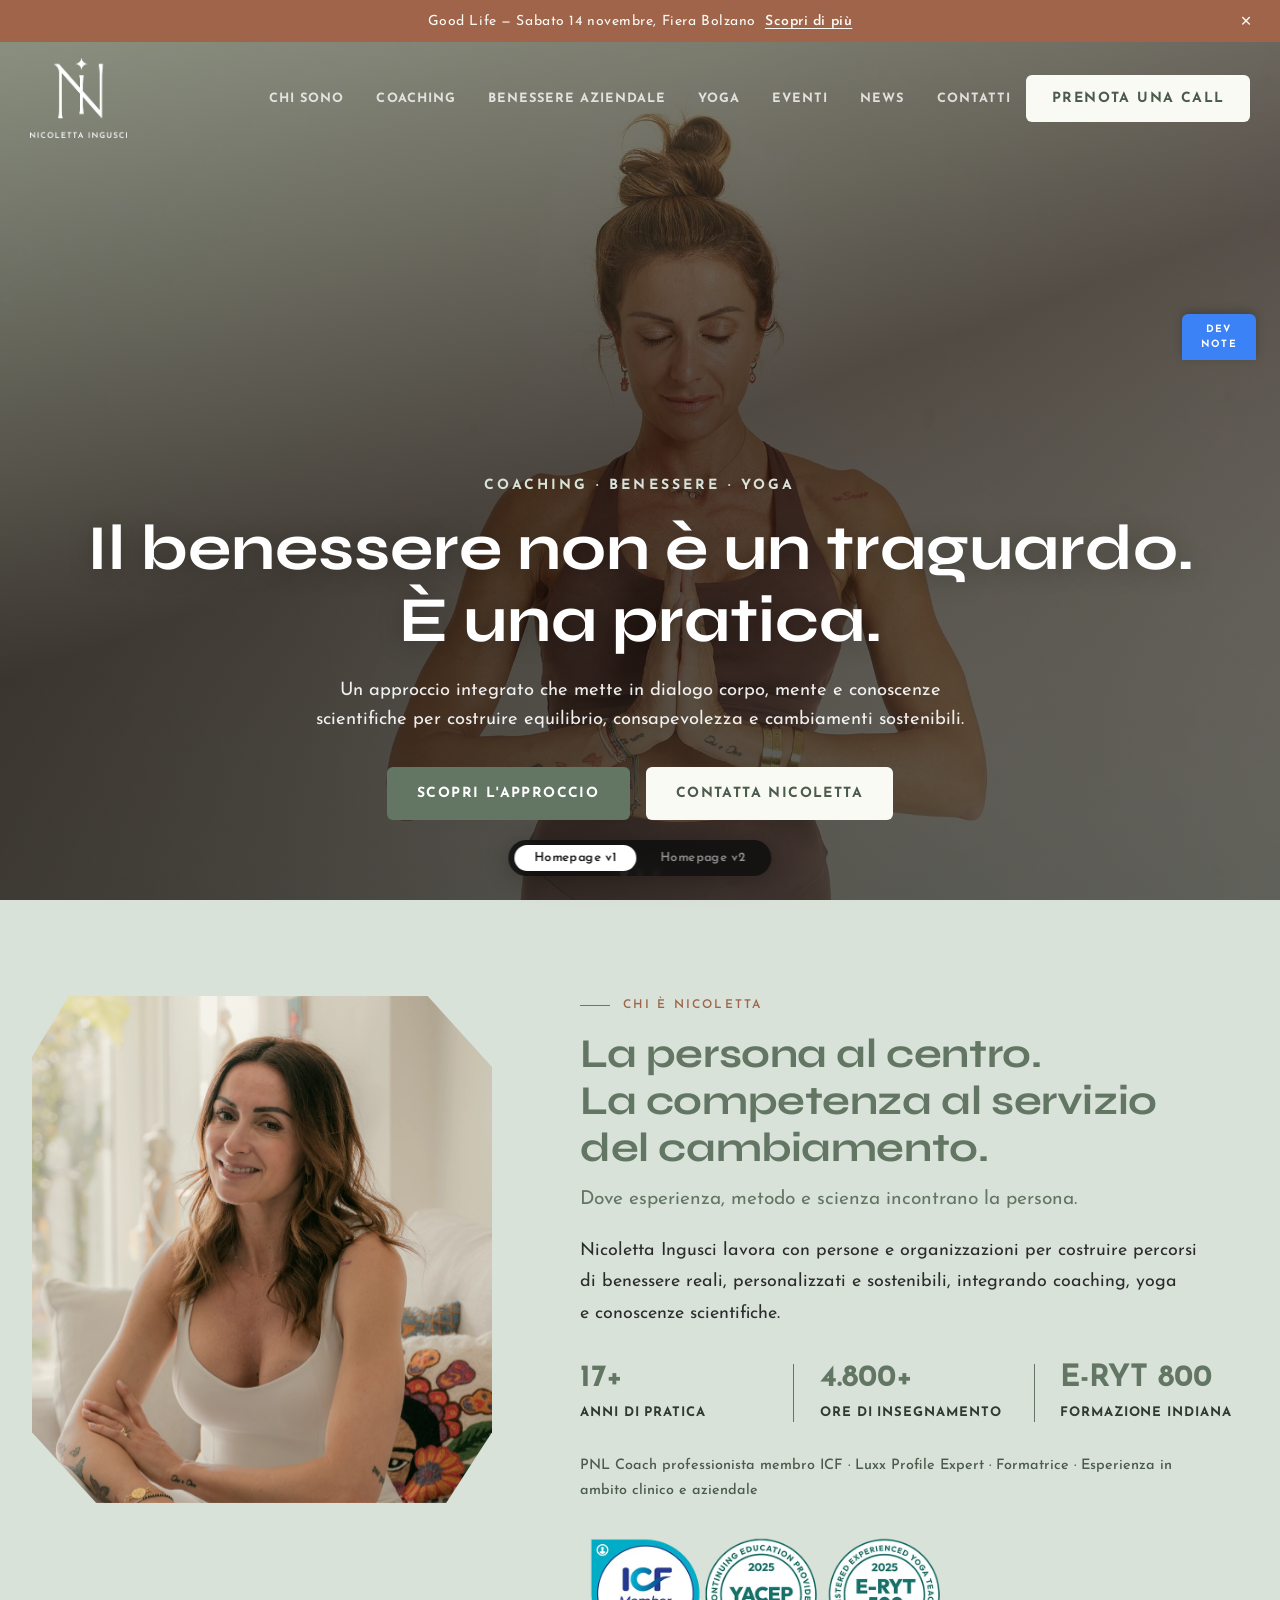
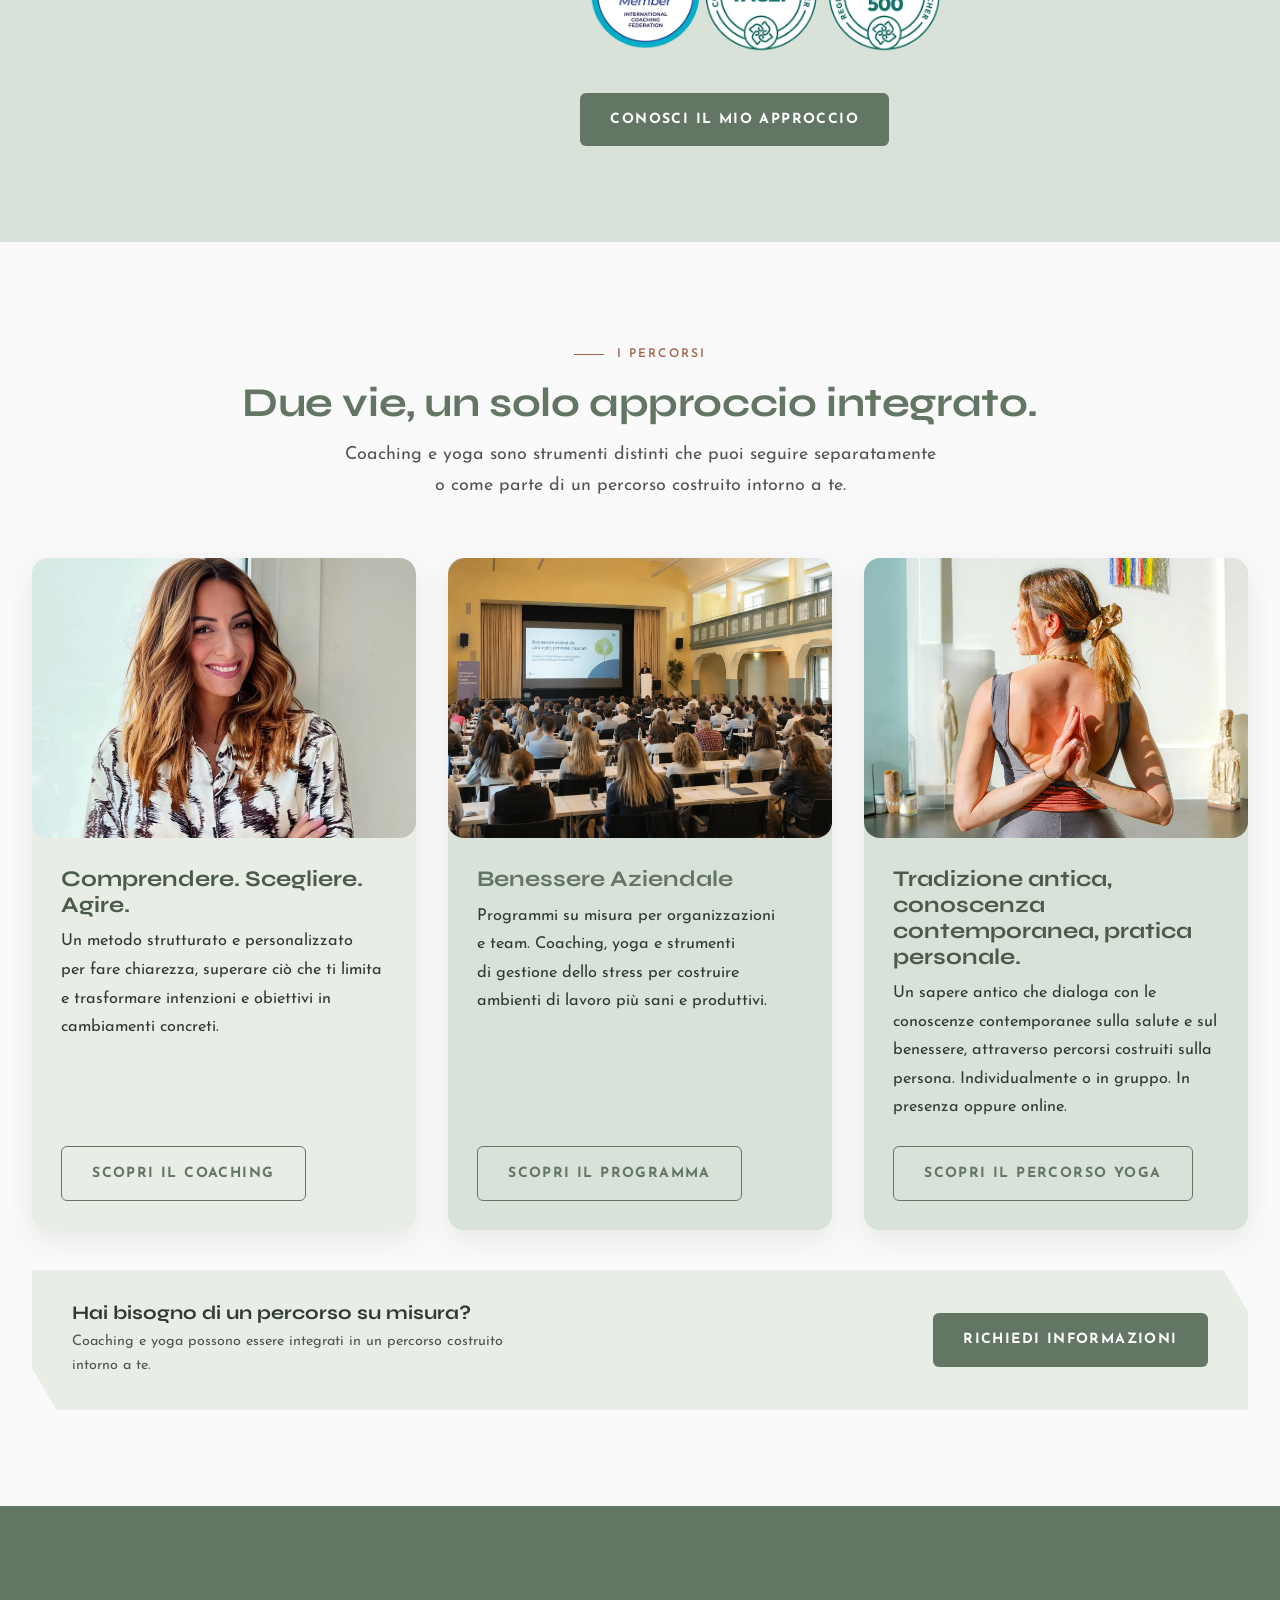
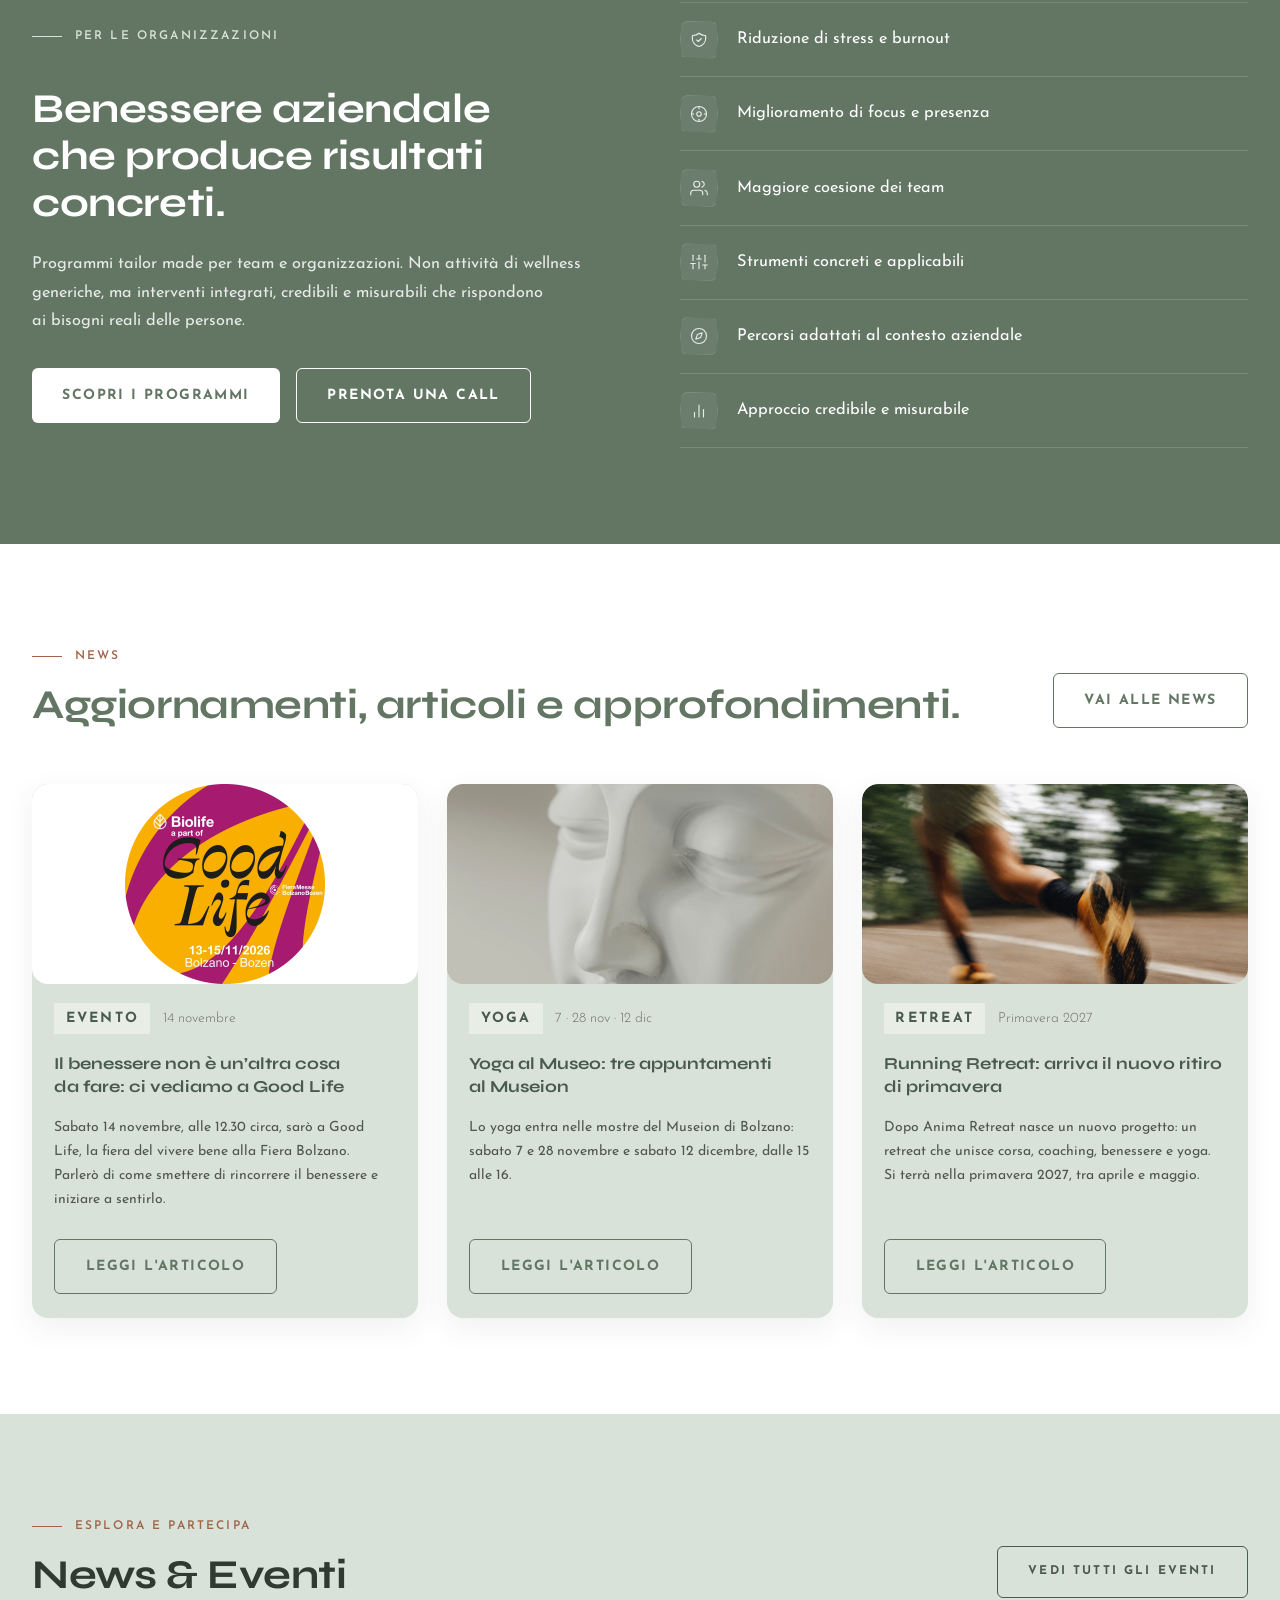
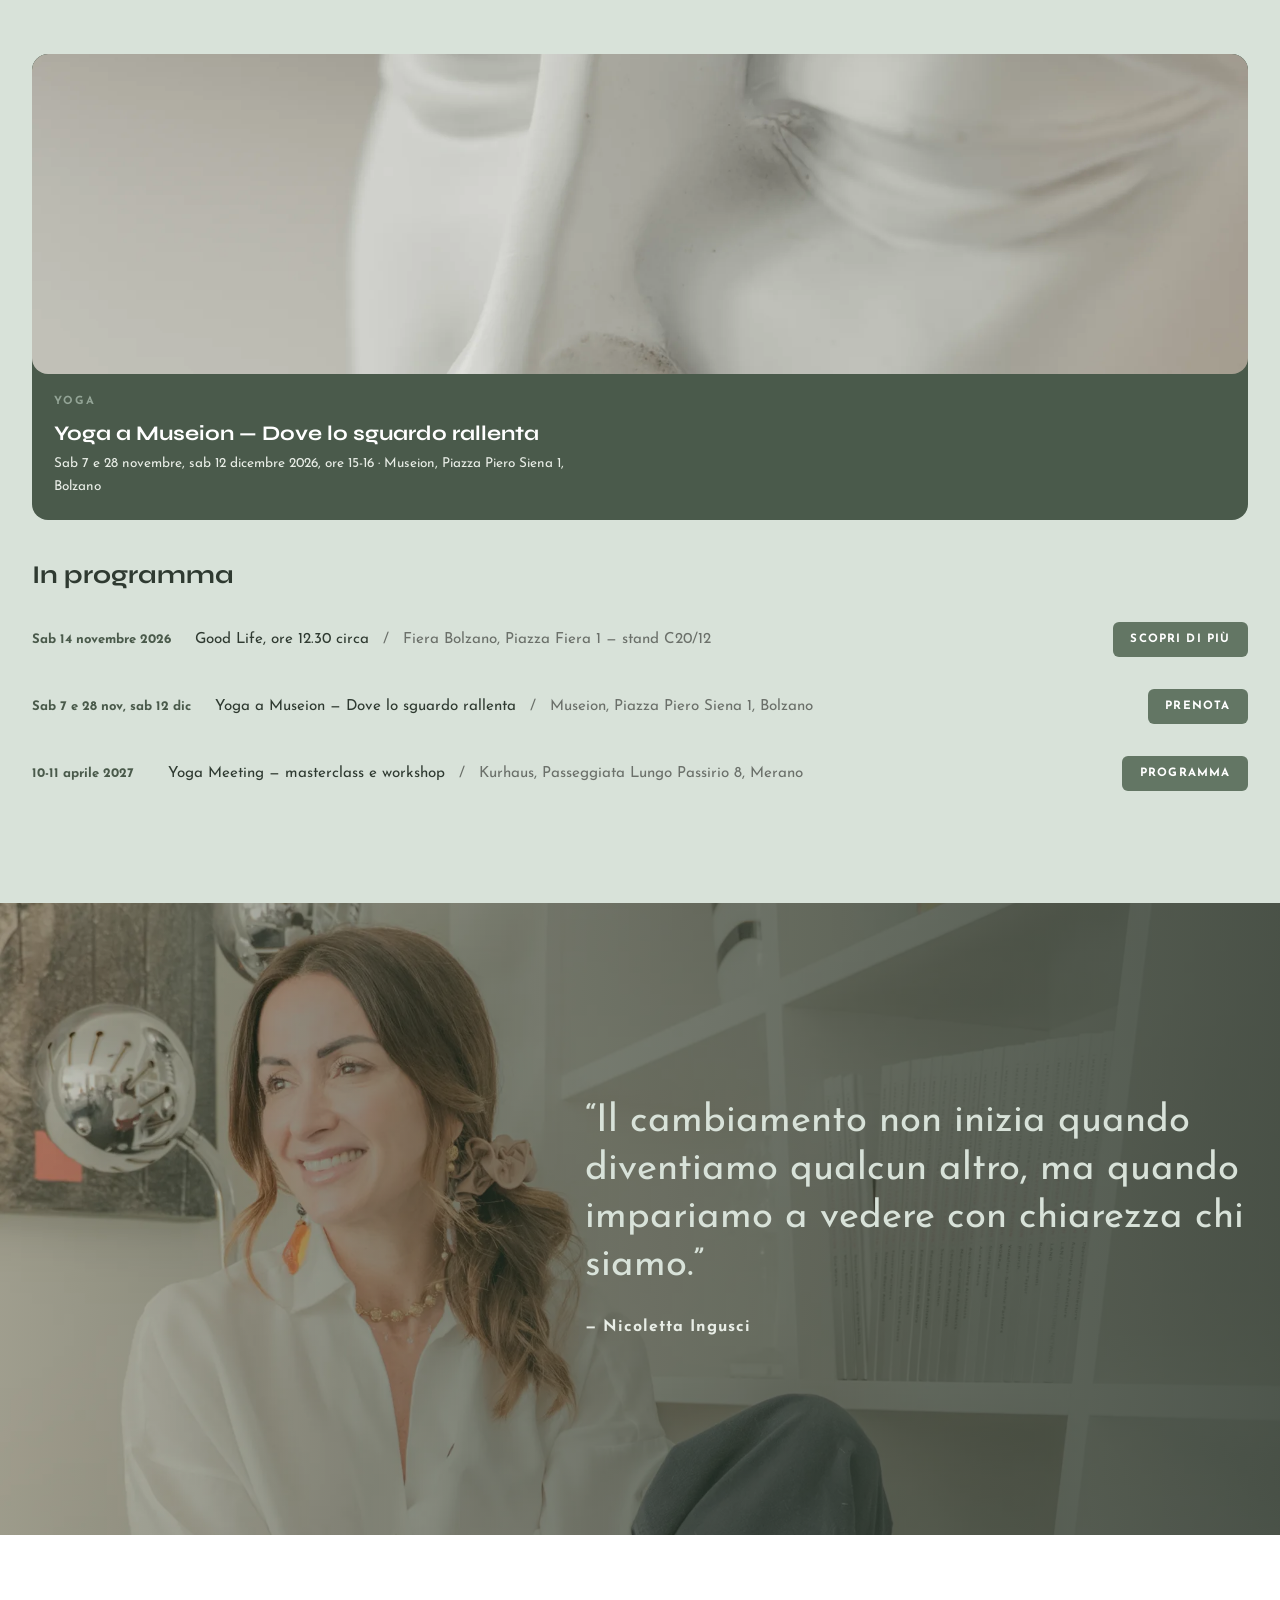
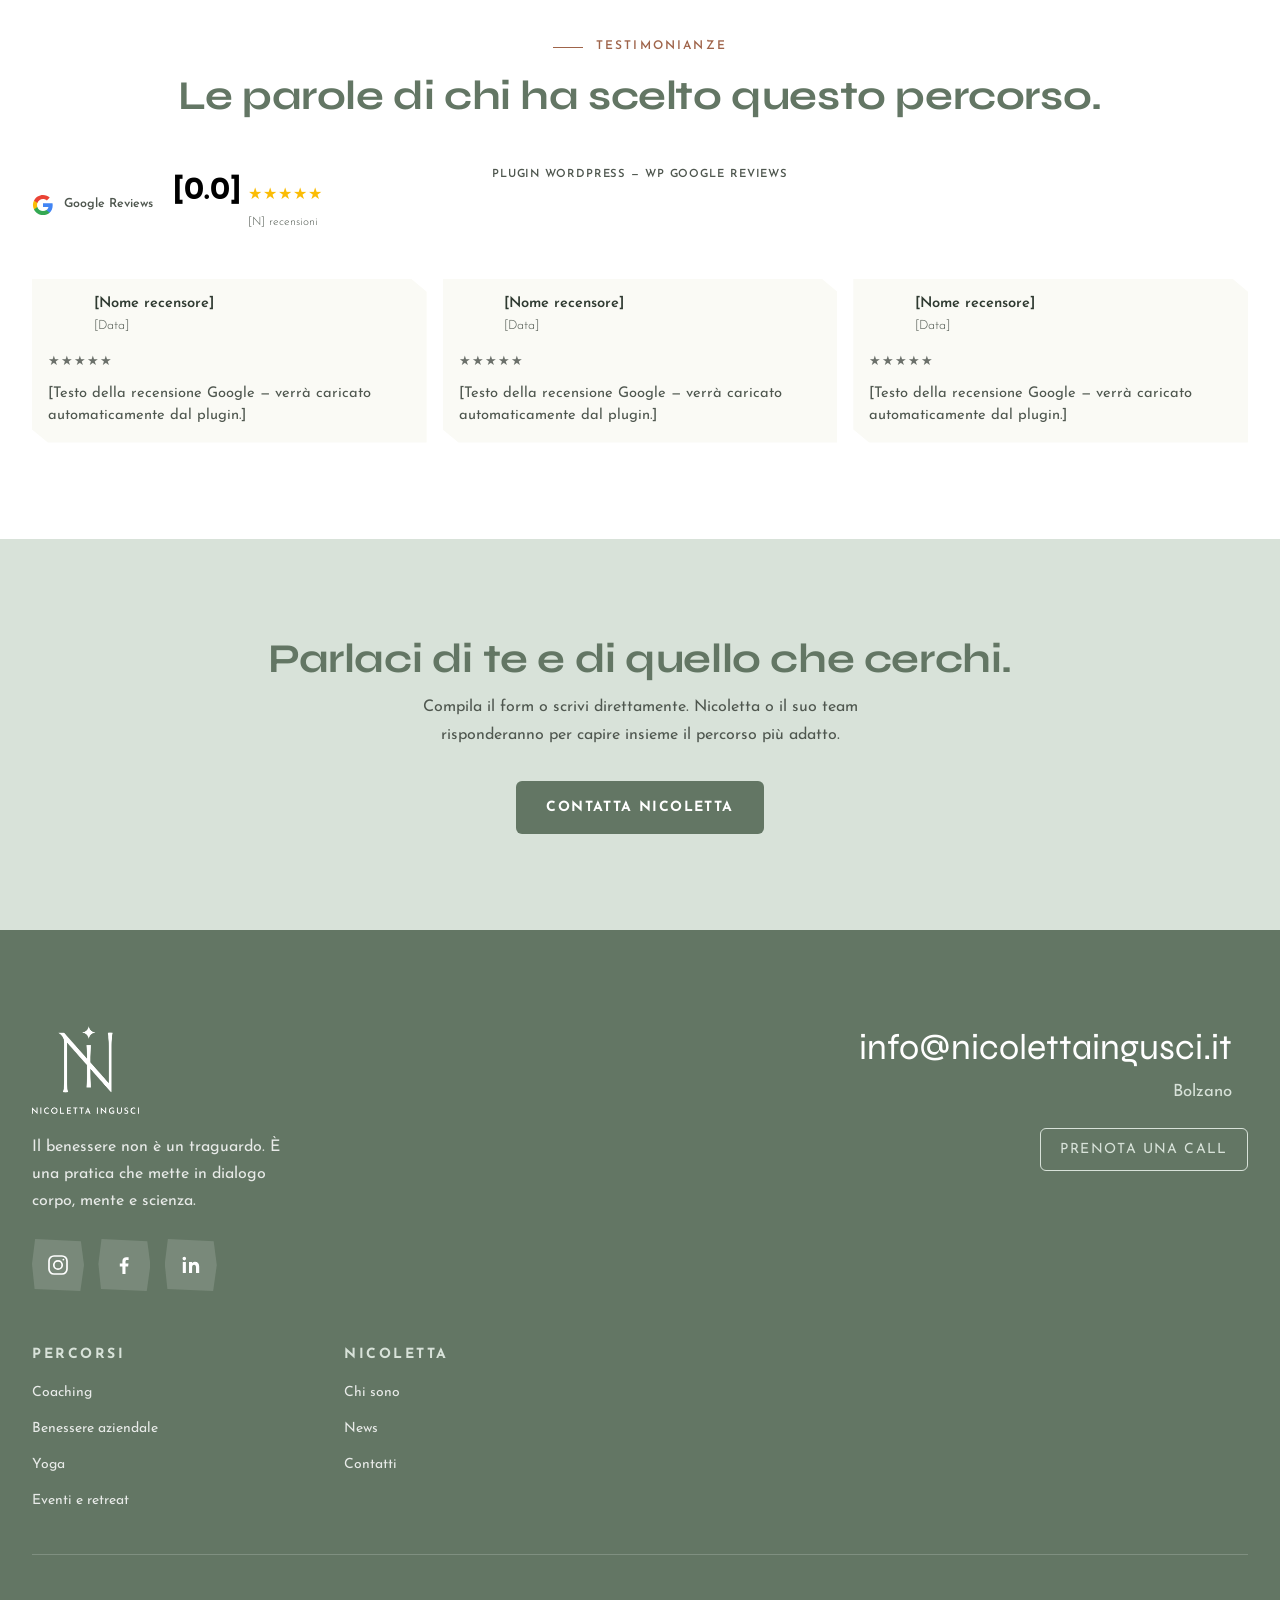
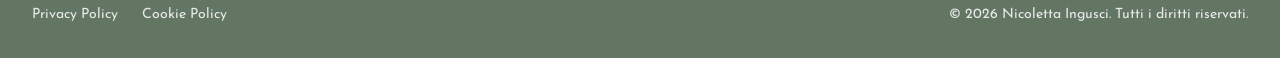
==== commit 9c48105f: "Visual identity dal Figma su homepage v1 e pagine interne: palette salvia/crema, Syne + Josefin Sans" ====
--- a/wireframe.html
+++ b/wireframe.html
@@ -6,7 +6,7 @@
   <title>Wireframe — Nicoletta Ingusci</title>
   <link rel="preconnect" href="https://fonts.googleapis.com"/>
   <link rel="preconnect" href="https://fonts.gstatic.com" crossorigin/>
-  <link rel="stylesheet" href="https://fonts.googleapis.com/css2?family=Inter:wght@400;500;600&family=DM+Sans:opsz,wght@9..40,400;9..40,500;9..40,700&display=swap"/>
+  <link rel="stylesheet" href="https://fonts.googleapis.com/css2?family=Inter:wght@400;500;600&family=DM+Sans:opsz,wght@9..40,400;9..40,500;9..40,700&family=Josefin+Sans:wght@300;400;600;700&family=Syne:wght@500;600;700&display=swap"/>
   <link rel="stylesheet" href="css/tokens.css"/>
   <link rel="stylesheet" href="css/styles.css"/>
 
@@ -757,11 +757,11 @@
     #page-home .nicoletta-stat__label  { font-size: 0.82rem !important; font-weight: 600; }
     #page-home .az-home-list__label    { font-size: 1.02rem; font-weight: 400; }
     #page-home .visual-break__attr     { font-size: 1rem; font-weight: 600; }
-    #page-home .gr-widget-grid p       { font-size: 0.92rem !important; color: #4D251A !important; }
-    #page-home .gr-widget-grid span    { font-size: 0.8rem !important; color: #735045 !important; }
+    #page-home .gr-widget-grid p       { font-size: 0.92rem !important; color: #2F3A31 !important; }
+    #page-home .gr-widget-grid span    { font-size: 0.8rem !important; color: #6B706A !important; }
     #page-home .form-label             { font-size: 0.9rem; }
     #page-home .form-input             { font-size: 1rem; }
-    #page-home .form-check__label      { font-size: 0.95rem; color: #4D251A; }
+    #page-home .form-check__label      { font-size: 0.95rem; color: #2F3A31; }
     #page-home .footer__payoff,
     #page-home .footer__contact-item   { font-size: 1rem; }
     #page-home .footer__legal a,
@@ -778,15 +778,15 @@
     /* ── Pulsanti a frammento ── */
     #page-home .btn { border-radius: 0; border: none; clip-path: var(--frag-a); padding: 1rem 2.2rem; }
     #page-home .btn--primary { background: var(--c-terracotta); color: #fff; }
-    #page-home .btn--primary:hover { background: #934E34; }
+    #page-home .btn--primary:hover { background: #4F6050; }
     #page-home .btn--secondary { background: var(--c-cream); color: var(--c-terracotta); }
-    #page-home .btn--secondary:hover { background: var(--c-peach); color: #8A4630; }
+    #page-home .btn--secondary:hover { background: var(--c-peach); color: #4A5A4B; }
 
     /* ══════════════ HERO ══════════════ */
     #page-home .home-hero { position: relative; }
     #page-home .hero-slide::after {
       content: ''; position: absolute; inset: 0; z-index: 1;
-      background: linear-gradient(160deg, rgba(168,87,58,0.55) 0%, rgba(20,14,10,0.55) 50%, rgba(227,169,135,0.25) 100%);
+      background: linear-gradient(160deg, rgba(99,118,100,0.55) 0%, rgba(20,14,10,0.55) 50%, rgba(147,164,150,0.25) 100%);
     }
     #page-home .hero-slide__inner,
     #page-home .hero-controls { z-index: 3; position: relative; }
@@ -794,7 +794,7 @@
     #page-home .hero-slide__label { color: var(--c-cream); letter-spacing: 0.22em; }
     #page-home .hero-slide__title { color: #fff; font-weight: 600; text-shadow: 0 2px 24px rgba(0,0,0,0.25); }
     #page-home .hero-slide__desc  { color: rgba(255,255,255,0.92); }
-    #page-home .hero-dot { background: rgba(248,225,214,0.45); }
+    #page-home .hero-dot { background: rgba(216,226,217,0.45); }
     #page-home .hero-dot.active { background: var(--c-cream); }
 
     /* ══════════════ CHI SONO (bianco) ══════════════ */
@@ -812,7 +812,7 @@
     #page-home .nicoletta-preview__text h2 { color: var(--c-terracotta); }
     #page-home .nicoletta-preview__intro { color: #2b2b2b; }
     #page-home .nicoletta-preview__method {
-      background: var(--c-cream); color: #5A3528;
+      background: var(--c-cream); color: #4F574F;
       border: none; border-left: 3px solid var(--c-terracotta);
       padding: 1.1rem 1.3rem;
     }
@@ -822,7 +822,7 @@
     }
     #page-home .nicoletta-credentials {
       font-size: 0.9rem; font-weight: 600; letter-spacing: 0.02em;
-      color: #8A4630; line-height: 1.7; margin: -0.8rem 0 1.6rem;
+      color: #4A5A4B; line-height: 1.7; margin: -0.8rem 0 1.6rem;
     }
     #page-home .percorso-card__tags {
       font-size: 0.8rem; font-weight: 600; letter-spacing: 0.04em;
@@ -840,20 +840,20 @@
       padding: 0.4rem 1.1rem; font-weight: 600;
     }
     #page-home .tag--green { background: var(--c-green-100); color: var(--c-green-700); }
-    #page-home .tag--peach { background: var(--c-peach); color: #8A4630; }
+    #page-home .tag--peach { background: var(--c-peach); color: #4A5A4B; }
 
     /* ══════════════ PERCORSI (sabbia) ══════════════ */
     #page-home .section--green { background: var(--c-peach); }
     #page-home .section--green .section-label { background: var(--c-cream); color: var(--c-terracotta); }
-    #page-home .section--green h2 { color: #4D251A; }
-    #page-home .section--green .section__intro { color: #4D251A; }
+    #page-home .section--green h2 { color: #2F3A31; }
+    #page-home .section--green .section__intro { color: #2F3A31; }
     #page-home .percorso-card {
       background: #fff; border: none; border-radius: 0;
-      box-shadow: 0 10px 30px rgba(77,37,26,0.12);
+      box-shadow: 0 10px 30px rgba(47,58,49,0.12);
     }
     #page-home .percorso-card__image { clip-path: polygon(0 0, 100% 0, 100% 88%, 70% 100%, 0 94%); }
     #page-home .percorso-card__badge { clip-path: var(--frag-a); border-radius: 0; padding: 0.4rem 1.1rem; }
-    #page-home .percorso-card--yoga .percorso-card__badge      { background: var(--c-cream); color: #8A4630; }
+    #page-home .percorso-card--yoga .percorso-card__badge      { background: var(--c-cream); color: #4A5A4B; }
     #page-home .percorso-card--coaching .percorso-card__badge  { background: var(--c-terracotta); color: #fff; }
     #page-home .percorso-card--benessere .percorso-card__badge { background: var(--c-green-700); color: #fff; }
     #page-home .percorso-card__title { color: var(--c-terracotta); font-weight: 600; }
@@ -869,7 +869,7 @@
 
     /* ══════════════ BENESSERE AZIENDALE (verde) ══════════════ */
     #page-home .aziendale-section { background: var(--g-corporate); position: relative; overflow: hidden; }
-    #page-home .aziendale-section .section-label { background: rgba(227,169,135,0.18); color: var(--c-peach); }
+    #page-home .aziendale-section .section-label { background: rgba(147,164,150,0.18); color: var(--c-peach); }
     #page-home .section-label { width: fit-content; }
     #page-home .section__header--centered .section-label { margin-inline: auto; }
     #page-home .aziendale-section h2 { color: #fff; }
@@ -879,7 +879,7 @@
     #page-home .az-home-list__icon {
       display: inline-flex; align-items: center; justify-content: center;
       width: 38px; height: 38px; flex-shrink: 0;
-      background: rgba(227,169,135,0.18); color: var(--c-peach);
+      background: rgba(147,164,150,0.18); color: var(--c-peach);
       clip-path: var(--frag-a);
     }
 
@@ -896,16 +896,16 @@
     #page-home [aria-label="Testimonianze"] .reveal > div {
       border: 1px solid var(--c-peach) !important; border-radius: 0 !important;
     }
-    #page-home .gr-widget-grid > div { background: #FFF5EA !important; border-radius: 0 !important; clip-path: polygon(0 0, 96% 0, 100% 8%, 100% 100%, 4% 100%, 0 92%); }
+    #page-home .gr-widget-grid > div { background: #FAFAF5 !important; border-radius: 0 !important; clip-path: polygon(0 0, 96% 0, 100% 8%, 100% 100%, 4% 100%, 0 92%); }
 
     /* ══════════════ FORM (crema) ══════════════ */
     #page-home .section--cream { background: var(--c-cream); }
     #page-home .section--cream .section-label { background: var(--c-terracotta); color: var(--c-cream); }
     #page-home .section--cream h2 { color: var(--c-terracotta); }
-    #page-home .section--cream .section__intro { color: #5A3528; }
-    #page-home .form-label { color: #4D251A; }
+    #page-home .section--cream .section__intro { color: #4F574F; }
+    #page-home .form-label { color: #2F3A31; }
     #page-home .form-input { background: #fff; border: 1px solid var(--c-peach); border-radius: 0; }
-    #page-home .form-input:focus { border-color: var(--c-terracotta); outline: 2px solid rgba(168,87,58,0.2); }
+    #page-home .form-input:focus { border-color: var(--c-terracotta); outline: 2px solid rgba(99,118,100,0.2); }
 
     /* ══════════════ FOOTER ══════════════ */
     #page-home .site-footer { background: var(--c-green-700); }
@@ -926,9 +926,9 @@
       background: var(--c-cream); color: var(--c-terracotta);
       transition: all var(--transition-base);
     }
-    #page-home .footer__social-link:hover { background: var(--c-peach); color: #8A4630; }
+    #page-home .footer__social-link:hover { background: var(--c-peach); color: #4A5A4B; }
     #page-home .footer__col .btn--outline { transition: all var(--transition-base); }
-    #page-home .footer__col .btn--outline:hover { background: var(--c-peach); color: #8A4630 !important; transform: none; }
+    #page-home .footer__col .btn--outline:hover { background: var(--c-peach); color: #4A5A4B !important; transform: none; }
     #page-home .footer__col .btn--outline { background: var(--c-cream); color: var(--c-terracotta) !important; clip-path: var(--frag-a); border: none; }
     #page-home .footer__legal a { color: rgba(255,255,255,0.6); }
     #page-home .footer__legal a:hover { color: #fff; }
@@ -1005,25 +1005,25 @@
     #page-home .nicoletta-stat__num--sm { font-size: clamp(2.2rem, 4vw, 3rem); }
     #page-home .nicoletta-stats-row { align-items: flex-end; }
     #page-home .nicoletta-stat__num { line-height: 1; }
-    #page-home .nicoletta-stat__label { color: #4D251A; margin-top: 0.3rem; }
+    #page-home .nicoletta-stat__label { color: #2F3A31; margin-top: 0.3rem; }
     #page-home .nicoletta-stats-row .nicoletta-stat { border-right-color: var(--c-terracotta); }
-    #page-home .nicoletta-credentials { margin: 0; color: #8A4630; }
+    #page-home .nicoletta-credentials { margin: 0; color: #4A5A4B; }
 
     /* Percorsi: fondo panna, corpo card colorato */
     #page-home .section--green { background: var(--c-neutral-050); }
     #page-home .section--green .section-label { background: var(--c-cream); color: var(--c-terracotta); }
     #page-home .section--green h2 { color: var(--c-terracotta); }
-    #page-home .percorso-card { box-shadow: 0 10px 30px rgba(77,37,26,0.10); }
+    #page-home .percorso-card { box-shadow: 0 10px 30px rgba(47,58,49,0.10); }
     #page-home .percorso-card__body { background: var(--c-cream); }
     #page-home .percorso-card--coaching .percorso-card__body { background: var(--c-peach); }
     #page-home .percorso-card--benessere .percorso-card__body { background: var(--c-green-100); }
-    #page-home .percorso-card__title { color: #8A4630; }
+    #page-home .percorso-card__title { color: #4A5A4B; }
     #page-home .percorso-card--benessere .percorso-card__title { color: var(--c-green-700); }
-    #page-home .percorso-card__desc { color: #4D251A; }
+    #page-home .percorso-card__desc { color: #2F3A31; }
     /* Box "su misura": colore sabbia, più leggero */
     #page-home .section--green .reveal[style*="space-between"] { background: var(--c-peach) !important; }
-    #page-home .section--green .reveal[style*="space-between"] h3 { color: #4D251A; }
-    #page-home .section--green .reveal[style*="space-between"] p  { color: #5A3528 !important; }
+    #page-home .section--green .reveal[style*="space-between"] h3 { color: #2F3A31; }
+    #page-home .section--green .reveal[style*="space-between"] p  { color: #4F574F !important; }
     #page-home .section--green .reveal[style*="space-between"] .btn--primary { background: var(--c-terracotta); color: #fff; }
 
     /* Organizzazioni: salvia piatto, frammenti più scuri */
@@ -1033,7 +1033,7 @@
 
     /* Citazione: tinta unica, testo di un solo colore */
     #page-home .visual-break__quote em { color: inherit; }
-    #page-home .visual-break .vi-frags polygon { fill: #934E34; }
+    #page-home .visual-break .vi-frags polygon { fill: #4F6050; }
     #page-home .visual-break .vi-frags svg { opacity: 0.45; }
     #page-home .visual-break__inner { position: relative; z-index: 1; }
 
@@ -1079,11 +1079,11 @@
 
     /* Citazione: foto di sfondo al posto della tinta unita */
     #page-home .visual-break {
-      background: #4D251A url('Assets/NEW%20images/citazione.webp') 30% 30% / cover no-repeat;
+      background: #2F3A31 url('Assets/NEW%20images/citazione.webp') 30% 30% / cover no-repeat;
     }
     #page-home .visual-break::before {
       content: ''; position: absolute; inset: 0; z-index: 0;
-      background: linear-gradient(90deg, rgba(77,37,26,0.25) 0%, rgba(77,37,26,0.55) 40%, rgba(77,37,26,0.82) 100%);
+      background: linear-gradient(90deg, rgba(47,58,49,0.25) 0%, rgba(47,58,49,0.55) 40%, rgba(47,58,49,0.82) 100%);
     }
     #page-home .visual-break__image { visibility: hidden; }
     /* Inquadratura foto: soggetto (volto) sempre visibile nel contenitore */
@@ -1127,7 +1127,7 @@
     #page-home .visual-break .vi-frags polygon { fill: var(--c-cream); }
     #page-home .visual-break .vi-frags svg { opacity: 0.12; }
     @media (max-width: 767px) {
-      #page-home .visual-break::before { background: rgba(77,37,26,0.7); }
+      #page-home .visual-break::before { background: rgba(47,58,49,0.7); }
     }
   </style>
 
@@ -1152,7 +1152,7 @@
       background: var(--c-cream) !important; color: var(--c-terracotta) !important; border: none !important;
       clip-path: var(--frag-a); border-radius: 0; padding: 0.75rem 1.6rem;
     }
-    #wf-wrapper #page-home .site-header .header-cta:hover { background: var(--c-peach) !important; color: #8A4630 !important; }
+    #wf-wrapper #page-home .site-header .header-cta:hover { background: var(--c-peach) !important; color: #4A5A4B !important; }
     #wf-wrapper #page-home .site-header.scrolled .hamburger span { background: var(--c-green-700) !important; }
     #wf-wrapper #page-home .mobile-nav { background: var(--c-green-700) !important; }
     #wf-wrapper #page-home .mobile-nav__link { color: var(--c-cream) !important; font-family: var(--font-body); font-weight: 700; }
@@ -1164,7 +1164,7 @@
     /* Outline a frammento sui fondi chiari: contorno e testo terracotta */
     #page-home .btn--outline-frag { background: var(--c-terracotta); color: var(--c-terracotta); }
     #page-home .btn--outline-frag::before { background: var(--ol-inner, #fff); }
-    #page-home .btn--outline-frag:hover { background: #934E34; color: #934E34; }
+    #page-home .btn--outline-frag:hover { background: #4F6050; color: #4F6050; }
     #page-home .percorso-card--yoga      { --ol-inner: var(--c-cream); }
     #page-home .percorso-card--coaching  { --ol-inner: var(--c-peach); }
     #page-home .percorso-card--benessere { --ol-inner: var(--c-green-100); }
@@ -1179,36 +1179,36 @@
 
     /* News (bianco) */
     #page-home [aria-label="News e Risorse"] h2 { color: var(--c-terracotta); }
-    #page-home .news-card { background: var(--c-cream); border: none; border-radius: 0; box-shadow: 0 10px 30px rgba(77,37,26,0.08); --ol-inner: var(--c-cream); }
+    #page-home .news-card { background: var(--c-cream); border: none; border-radius: 0; box-shadow: 0 10px 30px rgba(47,58,49,0.08); --ol-inner: var(--c-cream); }
     #page-home .news-card:hover { border: none; }
     #page-home .news-card__image { clip-path: polygon(0 0, 100% 0, 100% 88%, 70% 100%, 0 94%); }
     #page-home .news-card__cat { color: var(--c-terracotta); font-family: var(--font-body); font-weight: 700; }
-    #page-home .news-card__date { color: #735045; }
-    #page-home .news-card__title { color: #8A4630; font-family: var(--font-display); font-weight: 700; }
-    #page-home .news-card__excerpt { color: #4D251A; }
+    #page-home .news-card__date { color: #6B706A; }
+    #page-home .news-card__title { color: #4A5A4B; font-family: var(--font-display); font-weight: 700; }
+    #page-home .news-card__excerpt { color: #2F3A31; }
     #page-home .news-card__body .btn--outline-frag { align-self: flex-start; margin-top: auto; }
     #page-home [aria-label="News e Risorse"] .section__header .btn--outline-frag { --ol-inner: #fff; }
 
     /* Eventi (sabbia) */
     #page-home [aria-label="Prossimi appuntamenti"] { background: var(--c-peach); }
     #page-home [aria-label="Prossimi appuntamenti"] .section-label { background: var(--c-cream); color: var(--c-terracotta); }
-    #page-home [aria-label="Prossimi appuntamenti"] h2 { color: #4D251A; }
-    #page-home .hp-eventi__vedi-tutto { color: #8A4630; font-family: var(--font-body); }
+    #page-home [aria-label="Prossimi appuntamenti"] h2 { color: #2F3A31; }
+    #page-home .hp-eventi__vedi-tutto { color: #4A5A4B; font-family: var(--font-body); }
     #page-home .hp-eventi__featured { background: var(--c-cream); border-radius: 0; clip-path: polygon(0 0, 98% 0, 100% 6%, 100% 100%, 2% 100%, 0 94%); }
     #page-home .hp-eventi__featured-cat { color: var(--c-terracotta); font-family: var(--font-body); }
-    #page-home .hp-eventi__featured-title { color: #8A4630; font-family: var(--font-display); font-weight: 700; }
-    #page-home .hp-eventi__featured-meta { color: #5A3528; }
-    #page-home .hp-eventi__lista-title { color: #4D251A; font-family: var(--font-display); font-weight: 700; }
-    #page-home .hp-eventi__item { border-color: rgba(77,37,26,0.25) !important; }
-    #page-home .hp-eventi__item-date { color: #8A4630; font-family: var(--font-body); font-weight: 700; }
-    #page-home .hp-eventi__item-info { color: #4D251A; }
+    #page-home .hp-eventi__featured-title { color: #4A5A4B; font-family: var(--font-display); font-weight: 700; }
+    #page-home .hp-eventi__featured-meta { color: #4F574F; }
+    #page-home .hp-eventi__lista-title { color: #2F3A31; font-family: var(--font-display); font-weight: 700; }
+    #page-home .hp-eventi__item { border-color: rgba(47,58,49,0.25) !important; }
+    #page-home .hp-eventi__item-date { color: #4A5A4B; font-family: var(--font-body); font-weight: 700; }
+    #page-home .hp-eventi__item-info { color: #2F3A31; }
     #page-home .hp-eventi__item-sep,
-    #page-home .hp-eventi__item-place { color: #735045; }
+    #page-home .hp-eventi__item-place { color: #6B706A; }
 
     /* Blocco finale (crema) */
     #page-home .cta-block { background: var(--c-cream); }
     #page-home .cta-block__title { color: var(--c-terracotta); font-family: var(--font-display); font-weight: 700; }
-    #page-home .cta-block__text { color: #5A3528; font-family: var(--font-inter); }
+    #page-home .cta-block__text { color: #4F574F; font-family: var(--font-inter); }
 
     /* Footer a 4 colonne */
     #page-home .footer__link { color: rgba(255,255,255,0.8); font-family: var(--font-inter); }
@@ -1250,11 +1250,11 @@
     #wf-wrapper .vi-inner .nicoletta-stat__label  { font-size: 0.82rem !important; font-weight: 600; }
     #wf-wrapper .vi-inner .az-home-list__label    { font-size: 1.02rem; font-weight: 400; }
     #wf-wrapper .vi-inner .visual-break__attr     { font-size: 1rem; font-weight: 600; }
-    #wf-wrapper .vi-inner .gr-widget-grid p       { font-size: 0.92rem !important; color: #4D251A !important; }
-    #wf-wrapper .vi-inner .gr-widget-grid span    { font-size: 0.8rem !important; color: #735045 !important; }
+    #wf-wrapper .vi-inner .gr-widget-grid p       { font-size: 0.92rem !important; color: #2F3A31 !important; }
+    #wf-wrapper .vi-inner .gr-widget-grid span    { font-size: 0.8rem !important; color: #6B706A !important; }
     #wf-wrapper .vi-inner .form-label             { font-size: 0.9rem; }
     #wf-wrapper .vi-inner .form-input             { font-size: 1rem; }
-    #wf-wrapper .vi-inner .form-check__label      { font-size: 0.95rem; color: #4D251A; }
+    #wf-wrapper .vi-inner .form-check__label      { font-size: 0.95rem; color: #2F3A31; }
     #wf-wrapper .vi-inner .footer__payoff,
     #wf-wrapper .vi-inner .footer__contact-item   { font-size: 1rem; }
     #wf-wrapper .vi-inner .footer__legal a,
@@ -1271,15 +1271,15 @@
     /* ── Pulsanti a frammento ── */
     #wf-wrapper .vi-inner .btn { border-radius: 0; border: none; clip-path: var(--frag-a); padding: 1rem 2.2rem; }
     #wf-wrapper .vi-inner .btn--primary { background: var(--c-terracotta); color: #fff; }
-    #wf-wrapper .vi-inner .btn--primary:hover { background: #934E34; }
+    #wf-wrapper .vi-inner .btn--primary:hover { background: #4F6050; }
     #wf-wrapper .vi-inner .btn--secondary { background: var(--c-cream); color: var(--c-terracotta); }
-    #wf-wrapper .vi-inner .btn--secondary:hover { background: var(--c-peach); color: #8A4630; }
+    #wf-wrapper .vi-inner .btn--secondary:hover { background: var(--c-peach); color: #4A5A4B; }
 
     /* ══════════════ HERO ══════════════ */
     #wf-wrapper .vi-inner .home-hero { position: relative; }
     #wf-wrapper .vi-inner .hero-slide::after {
       content: ''; position: absolute; inset: 0; z-index: 1;
-      background: linear-gradient(160deg, rgba(168,87,58,0.55) 0%, rgba(20,14,10,0.55) 50%, rgba(227,169,135,0.25) 100%);
+      background: linear-gradient(160deg, rgba(99,118,100,0.55) 0%, rgba(20,14,10,0.55) 50%, rgba(147,164,150,0.25) 100%);
     }
     #wf-wrapper .vi-inner .hero-slide__inner,
     #wf-wrapper .vi-inner .hero-controls { z-index: 3; position: relative; }
@@ -1287,7 +1287,7 @@
     #wf-wrapper .vi-inner .hero-slide__label { color: var(--c-cream); letter-spacing: 0.22em; }
     #wf-wrapper .vi-inner .hero-slide__title { color: #fff; font-weight: 600; text-shadow: 0 2px 24px rgba(0,0,0,0.25); }
     #wf-wrapper .vi-inner .hero-slide__desc  { color: rgba(255,255,255,0.92); }
-    #wf-wrapper .vi-inner .hero-dot { background: rgba(248,225,214,0.45); }
+    #wf-wrapper .vi-inner .hero-dot { background: rgba(216,226,217,0.45); }
     #wf-wrapper .vi-inner .hero-dot.active { background: var(--c-cream); }
 
     /* ══════════════ CHI SONO (bianco) ══════════════ */
@@ -1305,7 +1305,7 @@
     #wf-wrapper .vi-inner .nicoletta-preview__text h2 { color: var(--c-terracotta); }
     #wf-wrapper .vi-inner .nicoletta-preview__intro { color: #2b2b2b; }
     #wf-wrapper .vi-inner .nicoletta-preview__method {
-      background: var(--c-cream); color: #5A3528;
+      background: var(--c-cream); color: #4F574F;
       border: none; border-left: 3px solid var(--c-terracotta);
       padding: 1.1rem 1.3rem;
     }
@@ -1315,7 +1315,7 @@
     }
     #wf-wrapper .vi-inner .nicoletta-credentials {
       font-size: 0.9rem; font-weight: 600; letter-spacing: 0.02em;
-      color: #8A4630; line-height: 1.7; margin: -0.8rem 0 1.6rem;
+      color: #4A5A4B; line-height: 1.7; margin: -0.8rem 0 1.6rem;
     }
     #wf-wrapper .vi-inner .percorso-card__tags {
       font-size: 0.8rem; font-weight: 600; letter-spacing: 0.04em;
@@ -1333,20 +1333,20 @@
       padding: 0.4rem 1.1rem; font-weight: 600;
     }
     #wf-wrapper .vi-inner .tag--green { background: var(--c-green-100); color: var(--c-green-700); }
-    #wf-wrapper .vi-inner .tag--peach { background: var(--c-peach); color: #8A4630; }
+    #wf-wrapper .vi-inner .tag--peach { background: var(--c-peach); color: #4A5A4B; }
 
     /* ══════════════ PERCORSI (sabbia) ══════════════ */
     #wf-wrapper .vi-inner .section--green { background: var(--c-peach); }
     #wf-wrapper .vi-inner .section--green .section-label { background: var(--c-cream); color: var(--c-terracotta); }
-    #wf-wrapper .vi-inner .section--green h2 { color: #4D251A; }
-    #wf-wrapper .vi-inner .section--green .section__intro { color: #4D251A; }
+    #wf-wrapper .vi-inner .section--green h2 { color: #2F3A31; }
+    #wf-wrapper .vi-inner .section--green .section__intro { color: #2F3A31; }
     #wf-wrapper .vi-inner .percorso-card {
       background: #fff; border: none; border-radius: 0;
-      box-shadow: 0 10px 30px rgba(77,37,26,0.12);
+      box-shadow: 0 10px 30px rgba(47,58,49,0.12);
     }
     #wf-wrapper .vi-inner .percorso-card__image { clip-path: polygon(0 0, 100% 0, 100% 88%, 70% 100%, 0 94%); }
     #wf-wrapper .vi-inner .percorso-card__badge { clip-path: var(--frag-a); border-radius: 0; padding: 0.4rem 1.1rem; }
-    #wf-wrapper .vi-inner .percorso-card--yoga .percorso-card__badge      { background: var(--c-cream); color: #8A4630; }
+    #wf-wrapper .vi-inner .percorso-card--yoga .percorso-card__badge      { background: var(--c-cream); color: #4A5A4B; }
     #wf-wrapper .vi-inner .percorso-card--coaching .percorso-card__badge  { background: var(--c-terracotta); color: #fff; }
     #wf-wrapper .vi-inner .percorso-card--benessere .percorso-card__badge { background: var(--c-green-700); color: #fff; }
     #wf-wrapper .vi-inner .percorso-card__title { color: var(--c-terracotta); font-weight: 600; }
@@ -1362,7 +1362,7 @@
 
     /* ══════════════ BENESSERE AZIENDALE (verde) ══════════════ */
     #wf-wrapper .vi-inner .aziendale-section { background: var(--g-corporate); position: relative; overflow: hidden; }
-    #wf-wrapper .vi-inner .aziendale-section .section-label { background: rgba(227,169,135,0.18); color: var(--c-peach); }
+    #wf-wrapper .vi-inner .aziendale-section .section-label { background: rgba(147,164,150,0.18); color: var(--c-peach); }
     #wf-wrapper .vi-inner .section-label { width: fit-content; }
     #wf-wrapper .vi-inner .section__header--centered .section-label { margin-inline: auto; }
     #wf-wrapper .vi-inner .aziendale-section h2 { color: #fff; }
@@ -1372,7 +1372,7 @@
     #wf-wrapper .vi-inner .az-home-list__icon {
       display: inline-flex; align-items: center; justify-content: center;
       width: 38px; height: 38px; flex-shrink: 0;
-      background: rgba(227,169,135,0.18); color: var(--c-peach);
+      background: rgba(147,164,150,0.18); color: var(--c-peach);
       clip-path: var(--frag-a);
     }
 
@@ -1389,16 +1389,16 @@
     #wf-wrapper .vi-inner [aria-label="Testimonianze"] .reveal > div {
       border: 1px solid var(--c-peach) !important; border-radius: 0 !important;
     }
-    #wf-wrapper .vi-inner .gr-widget-grid > div { background: #FFF5EA !important; border-radius: 0 !important; clip-path: polygon(0 0, 96% 0, 100% 8%, 100% 100%, 4% 100%, 0 92%); }
+    #wf-wrapper .vi-inner .gr-widget-grid > div { background: #FAFAF5 !important; border-radius: 0 !important; clip-path: polygon(0 0, 96% 0, 100% 8%, 100% 100%, 4% 100%, 0 92%); }
 
     /* ══════════════ FORM (crema) ══════════════ */
     #wf-wrapper .vi-inner .section--cream { background: var(--c-cream); }
     #wf-wrapper .vi-inner .section--cream .section-label { background: var(--c-terracotta); color: var(--c-cream); }
     #wf-wrapper .vi-inner .section--cream h2 { color: var(--c-terracotta); }
-    #wf-wrapper .vi-inner .section--cream .section__intro { color: #5A3528; }
-    #wf-wrapper .vi-inner .form-label { color: #4D251A; }
+    #wf-wrapper .vi-inner .section--cream .section__intro { color: #4F574F; }
+    #wf-wrapper .vi-inner .form-label { color: #2F3A31; }
     #wf-wrapper .vi-inner .form-input { background: #fff; border: 1px solid var(--c-peach); border-radius: 0; }
-    #wf-wrapper .vi-inner .form-input:focus { border-color: var(--c-terracotta); outline: 2px solid rgba(168,87,58,0.2); }
+    #wf-wrapper .vi-inner .form-input:focus { border-color: var(--c-terracotta); outline: 2px solid rgba(99,118,100,0.2); }
 
     /* ══════════════ FOOTER ══════════════ */
     #wf-wrapper .vi-inner .site-footer { background: var(--c-green-700); }
@@ -1419,9 +1419,9 @@
       background: var(--c-cream); color: var(--c-terracotta);
       transition: all var(--transition-base);
     }
-    #wf-wrapper .vi-inner .footer__social-link:hover { background: var(--c-peach); color: #8A4630; }
+    #wf-wrapper .vi-inner .footer__social-link:hover { background: var(--c-peach); color: #4A5A4B; }
     #wf-wrapper .vi-inner .footer__col .btn--outline { transition: all var(--transition-base); }
-    #wf-wrapper .vi-inner .footer__col .btn--outline:hover { background: var(--c-peach); color: #8A4630 !important; transform: none; }
+    #wf-wrapper .vi-inner .footer__col .btn--outline:hover { background: var(--c-peach); color: #4A5A4B !important; transform: none; }
     #wf-wrapper .vi-inner .footer__col .btn--outline { background: var(--c-cream); color: var(--c-terracotta) !important; clip-path: var(--frag-a); border: none; }
     #wf-wrapper .vi-inner .footer__legal a { color: rgba(255,255,255,0.6); }
     #wf-wrapper .vi-inner .footer__legal a:hover { color: #fff; }
@@ -1498,25 +1498,25 @@
     #wf-wrapper .vi-inner .nicoletta-stat__num--sm { font-size: clamp(2.2rem, 4vw, 3rem); }
     #wf-wrapper .vi-inner .nicoletta-stats-row { align-items: flex-end; }
     #wf-wrapper .vi-inner .nicoletta-stat__num { line-height: 1; }
-    #wf-wrapper .vi-inner .nicoletta-stat__label { color: #4D251A; margin-top: 0.3rem; }
+    #wf-wrapper .vi-inner .nicoletta-stat__label { color: #2F3A31; margin-top: 0.3rem; }
     #wf-wrapper .vi-inner .nicoletta-stats-row .nicoletta-stat { border-right-color: var(--c-terracotta); }
-    #wf-wrapper .vi-inner .nicoletta-credentials { margin: 0; color: #8A4630; }
+    #wf-wrapper .vi-inner .nicoletta-credentials { margin: 0; color: #4A5A4B; }
 
     /* Percorsi: fondo panna, corpo card colorato */
     #wf-wrapper .vi-inner .section--green { background: var(--c-neutral-050); }
     #wf-wrapper .vi-inner .section--green .section-label { background: var(--c-cream); color: var(--c-terracotta); }
     #wf-wrapper .vi-inner .section--green h2 { color: var(--c-terracotta); }
-    #wf-wrapper .vi-inner .percorso-card { box-shadow: 0 10px 30px rgba(77,37,26,0.10); }
+    #wf-wrapper .vi-inner .percorso-card { box-shadow: 0 10px 30px rgba(47,58,49,0.10); }
     #wf-wrapper .vi-inner .percorso-card__body { background: var(--c-cream); }
     #wf-wrapper .vi-inner .percorso-card--coaching .percorso-card__body { background: var(--c-peach); }
     #wf-wrapper .vi-inner .percorso-card--benessere .percorso-card__body { background: var(--c-green-100); }
-    #wf-wrapper .vi-inner .percorso-card__title { color: #8A4630; }
+    #wf-wrapper .vi-inner .percorso-card__title { color: #4A5A4B; }
     #wf-wrapper .vi-inner .percorso-card--benessere .percorso-card__title { color: var(--c-green-700); }
-    #wf-wrapper .vi-inner .percorso-card__desc { color: #4D251A; }
+    #wf-wrapper .vi-inner .percorso-card__desc { color: #2F3A31; }
     /* Box "su misura": colore sabbia, più leggero */
     #wf-wrapper .vi-inner .section--green .reveal[style*="space-between"] { background: var(--c-peach) !important; }
-    #wf-wrapper .vi-inner .section--green .reveal[style*="space-between"] h3 { color: #4D251A; }
-    #wf-wrapper .vi-inner .section--green .reveal[style*="space-between"] p  { color: #5A3528 !important; }
+    #wf-wrapper .vi-inner .section--green .reveal[style*="space-between"] h3 { color: #2F3A31; }
+    #wf-wrapper .vi-inner .section--green .reveal[style*="space-between"] p  { color: #4F574F !important; }
     #wf-wrapper .vi-inner .section--green .reveal[style*="space-between"] .btn--primary { background: var(--c-terracotta); color: #fff; }
 
     /* Organizzazioni: salvia piatto, frammenti più scuri */
@@ -1526,7 +1526,7 @@
 
     /* Citazione: tinta unica, testo di un solo colore */
     #wf-wrapper .vi-inner .visual-break__quote em { color: inherit; }
-    #wf-wrapper .vi-inner .visual-break .vi-frags polygon { fill: #934E34; }
+    #wf-wrapper .vi-inner .visual-break .vi-frags polygon { fill: #4F6050; }
     #wf-wrapper .vi-inner .visual-break .vi-frags svg { opacity: 0.45; }
     #wf-wrapper .vi-inner .visual-break__inner { position: relative; z-index: 1; }
 
@@ -1572,11 +1572,11 @@
 
     /* Citazione: foto di sfondo al posto della tinta unita */
     #wf-wrapper .vi-inner .visual-break {
-      background: #4D251A url('Assets/NEW%20images/citazione.webp') 30% 30% / cover no-repeat;
+      background: #2F3A31 url('Assets/NEW%20images/citazione.webp') 30% 30% / cover no-repeat;
     }
     #wf-wrapper .vi-inner .visual-break::before {
       content: ''; position: absolute; inset: 0; z-index: 0;
-      background: linear-gradient(90deg, rgba(77,37,26,0.25) 0%, rgba(77,37,26,0.55) 40%, rgba(77,37,26,0.82) 100%);
+      background: linear-gradient(90deg, rgba(47,58,49,0.25) 0%, rgba(47,58,49,0.55) 40%, rgba(47,58,49,0.82) 100%);
     }
     #wf-wrapper .vi-inner .visual-break__image { visibility: hidden; }
     /* Inquadratura foto: soggetto (volto) sempre visibile nel contenitore */
@@ -1620,7 +1620,7 @@
     #wf-wrapper .vi-inner .visual-break .vi-frags polygon { fill: var(--c-cream); }
     #wf-wrapper .vi-inner .visual-break .vi-frags svg { opacity: 0.12; }
     @media (max-width: 767px) {
-      #wf-wrapper .vi-inner .visual-break::before { background: rgba(77,37,26,0.7); }
+      #wf-wrapper .vi-inner .visual-break::before { background: rgba(47,58,49,0.7); }
     }
   
     /* ════════════════════════════════════════════════════════
@@ -1643,7 +1643,7 @@
       background: var(--c-cream) !important; color: var(--c-terracotta) !important; border: none !important;
       clip-path: var(--frag-a); border-radius: 0; padding: 0.75rem 1.6rem;
     }
-    #wf-wrapper .vi-inner .site-header .header-cta:hover { background: var(--c-peach) !important; color: #8A4630 !important; }
+    #wf-wrapper .vi-inner .site-header .header-cta:hover { background: var(--c-peach) !important; color: #4A5A4B !important; }
     #wf-wrapper .vi-inner .site-header.scrolled .hamburger span { background: var(--c-green-700) !important; }
     #wf-wrapper .vi-inner .mobile-nav { background: var(--c-green-700) !important; }
     #wf-wrapper .vi-inner .mobile-nav__link { color: var(--c-cream) !important; font-family: var(--font-body); font-weight: 700; }
@@ -1655,7 +1655,7 @@
     /* Outline a frammento sui fondi chiari: contorno e testo terracotta */
     #wf-wrapper .vi-inner .btn--outline-frag { background: var(--c-terracotta); color: var(--c-terracotta); }
     #wf-wrapper .vi-inner .btn--outline-frag::before { background: var(--ol-inner, #fff); }
-    #wf-wrapper .vi-inner .btn--outline-frag:hover { background: #934E34; color: #934E34; }
+    #wf-wrapper .vi-inner .btn--outline-frag:hover { background: #4F6050; color: #4F6050; }
     #wf-wrapper .vi-inner .percorso-card--yoga      { --ol-inner: var(--c-cream); }
     #wf-wrapper .vi-inner .percorso-card--coaching  { --ol-inner: var(--c-peach); }
     #wf-wrapper .vi-inner .percorso-card--benessere { --ol-inner: var(--c-green-100); }
@@ -1670,36 +1670,36 @@
 
     /* News (bianco) */
     #wf-wrapper .vi-inner [aria-label="News e Risorse"] h2 { color: var(--c-terracotta); }
-    #wf-wrapper .vi-inner .news-card { background: var(--c-cream); border: none; border-radius: 0; box-shadow: 0 10px 30px rgba(77,37,26,0.08); --ol-inner: var(--c-cream); }
+    #wf-wrapper .vi-inner .news-card { background: var(--c-cream); border: none; border-radius: 0; box-shadow: 0 10px 30px rgba(47,58,49,0.08); --ol-inner: var(--c-cream); }
     #wf-wrapper .vi-inner .news-card:hover { border: none; }
     #wf-wrapper .vi-inner .news-card__image { clip-path: polygon(0 0, 100% 0, 100% 88%, 70% 100%, 0 94%); }
     #wf-wrapper .vi-inner .news-card__cat { color: var(--c-terracotta); font-family: var(--font-body); font-weight: 700; }
-    #wf-wrapper .vi-inner .news-card__date { color: #735045; }
-    #wf-wrapper .vi-inner .news-card__title { color: #8A4630; font-family: var(--font-display); font-weight: 700; }
-    #wf-wrapper .vi-inner .news-card__excerpt { color: #4D251A; }
+    #wf-wrapper .vi-inner .news-card__date { color: #6B706A; }
+    #wf-wrapper .vi-inner .news-card__title { color: #4A5A4B; font-family: var(--font-display); font-weight: 700; }
+    #wf-wrapper .vi-inner .news-card__excerpt { color: #2F3A31; }
     #wf-wrapper .vi-inner .news-card__body .btn--outline-frag { align-self: flex-start; margin-top: auto; }
     #wf-wrapper .vi-inner [aria-label="News e Risorse"] .section__header .btn--outline-frag { --ol-inner: #fff; }
 
     /* Eventi (sabbia) */
     #wf-wrapper .vi-inner [aria-label="Prossimi appuntamenti"] { background: var(--c-peach); }
     #wf-wrapper .vi-inner [aria-label="Prossimi appuntamenti"] .section-label { background: var(--c-cream); color: var(--c-terracotta); }
-    #wf-wrapper .vi-inner [aria-label="Prossimi appuntamenti"] h2 { color: #4D251A; }
-    #wf-wrapper .vi-inner .hp-eventi__vedi-tutto { color: #8A4630; font-family: var(--font-body); }
+    #wf-wrapper .vi-inner [aria-label="Prossimi appuntamenti"] h2 { color: #2F3A31; }
+    #wf-wrapper .vi-inner .hp-eventi__vedi-tutto { color: #4A5A4B; font-family: var(--font-body); }
     #wf-wrapper .vi-inner .hp-eventi__featured { background: var(--c-cream); border-radius: 0; clip-path: polygon(0 0, 98% 0, 100% 6%, 100% 100%, 2% 100%, 0 94%); }
     #wf-wrapper .vi-inner .hp-eventi__featured-cat { color: var(--c-terracotta); font-family: var(--font-body); }
-    #wf-wrapper .vi-inner .hp-eventi__featured-title { color: #8A4630; font-family: var(--font-display); font-weight: 700; }
-    #wf-wrapper .vi-inner .hp-eventi__featured-meta { color: #5A3528; }
-    #wf-wrapper .vi-inner .hp-eventi__lista-title { color: #4D251A; font-family: var(--font-display); font-weight: 700; }
-    #wf-wrapper .vi-inner .hp-eventi__item { border-color: rgba(77,37,26,0.25) !important; }
-    #wf-wrapper .vi-inner .hp-eventi__item-date { color: #8A4630; font-family: var(--font-body); font-weight: 700; }
-    #wf-wrapper .vi-inner .hp-eventi__item-info { color: #4D251A; }
+    #wf-wrapper .vi-inner .hp-eventi__featured-title { color: #4A5A4B; font-family: var(--font-display); font-weight: 700; }
+    #wf-wrapper .vi-inner .hp-eventi__featured-meta { color: #4F574F; }
+    #wf-wrapper .vi-inner .hp-eventi__lista-title { color: #2F3A31; font-family: var(--font-display); font-weight: 700; }
+    #wf-wrapper .vi-inner .hp-eventi__item { border-color: rgba(47,58,49,0.25) !important; }
+    #wf-wrapper .vi-inner .hp-eventi__item-date { color: #4A5A4B; font-family: var(--font-body); font-weight: 700; }
+    #wf-wrapper .vi-inner .hp-eventi__item-info { color: #2F3A31; }
     #wf-wrapper .vi-inner .hp-eventi__item-sep,
-    #wf-wrapper .vi-inner .hp-eventi__item-place { color: #735045; }
+    #wf-wrapper .vi-inner .hp-eventi__item-place { color: #6B706A; }
 
     /* Blocco finale (crema) */
     #wf-wrapper .vi-inner .cta-block { background: var(--c-cream); }
     #wf-wrapper .vi-inner .cta-block__title { color: var(--c-terracotta); font-family: var(--font-display); font-weight: 700; }
-    #wf-wrapper .vi-inner .cta-block__text { color: #5A3528; font-family: var(--font-inter); }
+    #wf-wrapper .vi-inner .cta-block__text { color: #4F574F; font-family: var(--font-inter); }
 
     /* Footer a 4 colonne */
     #wf-wrapper .vi-inner .footer__link { color: rgba(255,255,255,0.8); font-family: var(--font-inter); }
@@ -1736,7 +1736,7 @@
     #wf-wrapper .vi-inner .page-hero--light h1,
     #wf-wrapper .vi-inner .page-hero--cream h1 { color: var(--c-terracotta); font-family: var(--font-display); font-weight: 700; }
     #wf-wrapper .vi-inner .page-hero--light .page-hero__desc,
-    #wf-wrapper .vi-inner .page-hero--cream .page-hero__desc { color: #4D251A; font-family: var(--font-inter); font-weight: 400; }
+    #wf-wrapper .vi-inner .page-hero--cream .page-hero__desc { color: #2F3A31; font-family: var(--font-inter); font-weight: 400; }
     #wf-wrapper .vi-inner .page-hero--light .section-label,
     #wf-wrapper .vi-inner .page-hero--cream .section-label { background: #fff; color: var(--c-terracotta); }
     #wf-wrapper .vi-inner .page-hero::after {
@@ -1749,7 +1749,7 @@
     #wf-wrapper .vi-inner .page-hero--dark::after { background: #3d4a3e; opacity: 0.35; }
     #wf-wrapper .vi-inner .page-hero--dark h1 { color: #fff; font-family: var(--font-display); font-weight: 700; }
     #wf-wrapper .vi-inner .page-hero--dark .page-hero__desc { color: rgba(255,255,255,0.88); font-family: var(--font-inter); }
-    #wf-wrapper .vi-inner .page-hero--dark .section-label { background: rgba(227,169,135,0.18); color: var(--c-peach); }
+    #wf-wrapper .vi-inner .page-hero--dark .section-label { background: rgba(147,164,150,0.18); color: var(--c-peach); }
 
     /* Sezioni della pagina aziendale: tinte piatte, niente gradienti */
     #wf-wrapper .vi-inner .az-section--dark,
@@ -1762,7 +1762,7 @@
     #wf-wrapper .vi-inner .method-block {
       background: var(--c-cream); border-left: 3px solid var(--c-terracotta); border-radius: 0;
     }
-    #wf-wrapper .vi-inner .method-block p { color: #5A3528; }
+    #wf-wrapper .vi-inner .method-block p { color: #4F574F; }
     #wf-wrapper .vi-inner .inner-image img { width: 100%; height: 100%; object-fit: cover; }
     #wf-wrapper .vi-inner h2 { color: var(--c-terracotta); }
     /* Titoli chiari sulle sezioni scure (salvia, terracotta) */
@@ -1775,21 +1775,21 @@
     #wf-wrapper .vi-inner .az-section--accent h2 { color: #fff; }
     /* Blocco finale crema: titolo terracotta, testo scuro */
     #wf-wrapper .vi-inner .cta-block h2 { color: var(--c-terracotta); }
-    #wf-wrapper .vi-inner .cta-block__text { color: #5A3528; }
+    #wf-wrapper .vi-inner .cta-block__text { color: #4F574F; }
     #wf-wrapper .vi-inner .target-benefits__label { color: var(--c-peach); }
 
     /* Metodo, modalità, FAQ */
     #wf-wrapper .vi-inner .metodo-step__num { color: var(--c-peach); font-family: var(--font-body); font-weight: 700; }
     #wf-wrapper .vi-inner .metodo-step__bar { background: var(--c-terracotta); }
-    #wf-wrapper .vi-inner .metodo-step__title { color: #8A4630; }
+    #wf-wrapper .vi-inner .metodo-step__title { color: #4A5A4B; }
     #wf-wrapper .vi-inner .modalita-card { background: var(--c-cream); border: none; border-radius: 0; }
     #wf-wrapper .vi-inner .modalita-card__icon { background: var(--c-terracotta); color: var(--c-cream); clip-path: var(--frag-a); border-radius: 0; }
-    #wf-wrapper .vi-inner .modalita-card__title { color: #8A4630; font-family: var(--font-body); font-weight: 700; }
+    #wf-wrapper .vi-inner .modalita-card__title { color: #4A5A4B; font-family: var(--font-body); font-weight: 700; }
     #wf-wrapper .vi-inner .modalita-card__link { color: var(--c-terracotta); font-weight: 600; text-decoration: underline; text-underline-offset: 3px; }
-    #wf-wrapper .vi-inner .faq-item { border-color: rgba(77,37,26,0.2); }
-    #wf-wrapper .vi-inner .faq-question { color: #4D251A; font-family: var(--font-body); font-weight: 700; }
+    #wf-wrapper .vi-inner .faq-item { border-color: rgba(47,58,49,0.2); }
+    #wf-wrapper .vi-inner .faq-question { color: #2F3A31; font-family: var(--font-body); font-weight: 700; }
     #wf-wrapper .vi-inner .faq-question__icon { color: var(--c-terracotta); }
-    #wf-wrapper .vi-inner .faq-answer { color: #4D251A; font-family: var(--font-inter); }
+    #wf-wrapper .vi-inner .faq-answer { color: #2F3A31; font-family: var(--font-inter); }
     #wf-wrapper .vi-inner .faq-answer a { color: var(--c-terracotta); text-decoration: underline; }
     /* Outline a frammento su fondi scuri (hero e sezioni salvia/terracotta) */
     #wf-wrapper .vi-inner .page-hero--dark .btn--outline-frag,
@@ -1821,7 +1821,7 @@
     /* Processo (verde) */
     #wf-wrapper #page-aziendale .az-section--accent { background: var(--c-green-700) !important; }
     #wf-wrapper #page-aziendale .az-section--accent .btn--outline-frag::before { background: var(--c-green-700); }
-    #wf-wrapper #page-aziendale .az-section--accent .section-label { background: rgba(227,169,135,0.18); color: var(--c-peach); }
+    #wf-wrapper #page-aziendale .az-section--accent .section-label { background: rgba(147,164,150,0.18); color: var(--c-peach); }
     #wf-wrapper #page-aziendale .az-process-item__num { color: var(--c-peach); font-family: var(--font-body); font-weight: 700; }
     #wf-wrapper #page-aziendale .az-process-item__step { color: var(--c-peach); }
     #wf-wrapper #page-aziendale .az-process-item__title { color: #fff; }
@@ -1889,36 +1889,36 @@
     #wf-wrapper #page-aziendale #az-richiesta .reveal[style] { min-width: 0; }
 
     /* Eventi: card calendario */
-    #wf-wrapper .vi-inner .event-card { background: #fff; border: none; border-radius: 0; box-shadow: 0 8px 24px rgba(77,37,26,0.08); }
+    #wf-wrapper .vi-inner .event-card { background: #fff; border: none; border-radius: 0; box-shadow: 0 8px 24px rgba(47,58,49,0.08); }
     #wf-wrapper .vi-inner .event-card__date { background: var(--c-terracotta); color: var(--c-cream); clip-path: var(--frag-a); border-radius: 0; }
     #wf-wrapper .vi-inner .event-card__day { color: var(--c-cream); font-family: var(--font-body); font-weight: 700; }
     #wf-wrapper .vi-inner .event-card__month { color: var(--c-cream); }
     #wf-wrapper .vi-inner .event-card__type { color: var(--c-terracotta); font-family: var(--font-body); font-weight: 700; }
-    #wf-wrapper .vi-inner .event-card__title { color: #8A4630; font-family: var(--font-display); font-weight: 700; }
-    #wf-wrapper .vi-inner .event-card__desc { color: #4D251A; }
+    #wf-wrapper .vi-inner .event-card__title { color: #4A5A4B; font-family: var(--font-display); font-weight: 700; }
+    #wf-wrapper .vi-inner .event-card__desc { color: #2F3A31; }
     #wf-wrapper .vi-inner .event-badge { background: var(--c-terracotta); color: var(--c-cream); clip-path: var(--frag-a); border-radius: 0; }
-    #wf-wrapper .vi-inner .ev-meta { color: #8A4630; font-weight: 700; }
+    #wf-wrapper .vi-inner .ev-meta { color: #4A5A4B; font-weight: 700; }
 
     /* Dettaglio evento: info, team, programma, form */
     #page-evento-detail .inner-2col div[style*="--c-green-100"] { background: var(--c-cream) !important; clip-path: polygon(0 0, 98% 0, 100% 12%, 100% 100%, 2% 100%, 0 88%); }
     #page-evento-detail .inner-2col div[style*="--c-green-100"] span { color: var(--c-terracotta) !important; font-family: var(--font-body); font-weight: 700; }
     #wf-wrapper .vi-inner .ev-team { display: grid; grid-template-columns: repeat(auto-fill, minmax(280px, 1fr)); gap: 1.5rem; }
-    #wf-wrapper .vi-inner .ev-team__card { background: #fff; padding: 1.6rem; box-shadow: 0 8px 24px rgba(77,37,26,0.08); }
+    #wf-wrapper .vi-inner .ev-team__card { background: #fff; padding: 1.6rem; box-shadow: 0 8px 24px rgba(47,58,49,0.08); }
     #wf-wrapper .vi-inner .ev-team__name { color: var(--c-terracotta); font-family: var(--font-display); font-weight: 700; font-size: 1.15rem; margin-bottom: 0.6rem; }
-    #wf-wrapper .vi-inner .ev-team__desc { color: #4D251A; font-size: 0.95rem; line-height: 1.65; }
+    #wf-wrapper .vi-inner .ev-team__desc { color: #2F3A31; font-size: 0.95rem; line-height: 1.65; }
     #wf-wrapper .vi-inner .ev-days { display: grid; grid-template-columns: repeat(auto-fill, minmax(260px, 1fr)); gap: 1.5rem; }
     #wf-wrapper .vi-inner .ev-day { background: var(--c-cream); padding: 1.5rem; }
     #wf-wrapper .vi-inner .ev-day__title { color: var(--c-terracotta); font-family: var(--font-display); font-weight: 700; font-size: 1.1rem; margin-bottom: 1rem; }
-    #wf-wrapper .vi-inner .ev-day__list li { display: grid; grid-template-columns: 6.2rem 1fr; gap: 0.6rem; padding: 0.45rem 0; border-top: 1px solid rgba(77,37,26,0.15); font-size: 0.9rem; color: #4D251A; font-family: var(--font-inter); }
-    #wf-wrapper .vi-inner .ev-day__time { color: #8A4630; font-family: var(--font-body); font-weight: 700; }
-    #wf-wrapper .vi-inner .ev-days__note { margin-top: 1.5rem; color: #5A3528; font-style: italic; }
+    #wf-wrapper .vi-inner .ev-day__list li { display: grid; grid-template-columns: 6.2rem 1fr; gap: 0.6rem; padding: 0.45rem 0; border-top: 1px solid rgba(47,58,49,0.15); font-size: 0.9rem; color: #2F3A31; font-family: var(--font-inter); }
+    #wf-wrapper .vi-inner .ev-day__time { color: #4A5A4B; font-family: var(--font-body); font-weight: 700; }
+    #wf-wrapper .vi-inner .ev-days__note { margin-top: 1.5rem; color: #4F574F; font-style: italic; }
     #page-evento-detail #form-iscrizione .reveal[style] { border-radius: 0 !important; }
     #page-evento-detail #form-iscrizione input[style]:not([type="checkbox"]),
     #page-evento-detail #form-iscrizione textarea[style] { border: 1.5px solid var(--c-peach) !important; border-radius: 0 !important; background: #fff !important; }
     #page-evento-detail #form-iscrizione input[style]:focus,
-    #page-evento-detail #form-iscrizione textarea[style]:focus { border-color: var(--c-terracotta) !important; outline: 2px solid rgba(168,87,58,0.2); }
+    #page-evento-detail #form-iscrizione textarea[style]:focus { border-color: var(--c-terracotta) !important; outline: 2px solid rgba(99,118,100,0.2); }
     #page-evento-detail #form-iscrizione .req { color: var(--c-terracotta); font-weight: 700; }
-    #page-evento-detail #form-iscrizione label[for="ev-privacy"] { color: #4D251A !important; font-weight: 400 !important; }
+    #page-evento-detail #form-iscrizione label[for="ev-privacy"] { color: #2F3A31 !important; font-weight: 400 !important; }
     #page-evento-detail #form-iscrizione label[for="ev-privacy"] a { color: var(--c-terracotta) !important; }
 
     /* Dettaglio evento: programma in verticale, immagine grande sopra il testo */
@@ -1931,46 +1931,46 @@
     @media (max-width: 900px) { #page-evento-detail .ev-programma__testo { columns: 1; } }
 
     /* Altri eventi: elenco senza riquadri bianchi */
-    #page-evento-detail main > section:last-child .event-card { background: none !important; box-shadow: none !important; padding-left: 0; padding-right: 0; border-bottom: 1px solid rgba(77,37,26,0.18) !important; }
+    #page-evento-detail main > section:last-child .event-card { background: none !important; box-shadow: none !important; padding-left: 0; padding-right: 0; border-bottom: 1px solid rgba(47,58,49,0.18) !important; }
 
     /* Eventi: più spazio interno nelle card */
     #wf-wrapper .vi-inner .event-card { padding: 1.8rem 2.2rem !important; gap: 2rem; }
-    #page-evento-detail #form-iscrizione label[style] { color: #4D251A !important; font-family: var(--font-body); font-weight: 700 !important; }
+    #page-evento-detail #form-iscrizione label[style] { color: #2F3A31 !important; font-family: var(--font-body); font-weight: 700 !important; }
 
     /* News: card incontri e video */
-    #page-news .grid-3 > article[style] { background: var(--c-cream) !important; border-radius: 0 !important; box-shadow: 0 8px 24px rgba(77,37,26,0.08) !important; }
-    #page-news .grid-3 > article[style] h3 { color: #8A4630; font-family: var(--font-display); font-weight: 700; }
+    #page-news .grid-3 > article[style] { background: var(--c-cream) !important; border-radius: 0 !important; box-shadow: 0 8px 24px rgba(47,58,49,0.08) !important; }
+    #page-news .grid-3 > article[style] h3 { color: #4A5A4B; font-family: var(--font-display); font-weight: 700; }
     #page-news .grid-3 > article[style] p,
-    #page-news .grid-3 > article[style] div[style] { color: #4D251A !important; }
+    #page-news .grid-3 > article[style] div[style] { color: #2F3A31 !important; }
     #page-news .grid-3 > article[style] span[style*="text-transform:uppercase"] { background: #fff !important; color: var(--c-terracotta) !important; font-family: var(--font-body); }
     #page-news .grid-3 > article[style] > div[style*="aspect-ratio"] { clip-path: polygon(0 0, 100% 0, 100% 100%, 30% 100%, 0 90%); }
-    #page-news .grid-3 > article[style] > div[style*="aspect-ratio"] > span[style*="position:absolute"] { color: #fff !important; background: rgba(77,37,26,0.8) !important; font-weight: 600; font-size: 0.75rem !important; }
+    #page-news .grid-3 > article[style] > div[style*="aspect-ratio"] > span[style*="position:absolute"] { color: #fff !important; background: rgba(47,58,49,0.8) !important; font-weight: 600; font-size: 0.75rem !important; }
     #page-news .news-card__link[aria-disabled="true"] { cursor: default; opacity: 0.6; pointer-events: none; }
 
     /* Contatti: etichette coerenti col resto, social come nel footer */
     #page-contatti .contact-info__label,
     #page-contatti .contact-social__title { font-family: var(--font-body) !important; font-weight: 700 !important; text-transform: none !important; letter-spacing: 0 !important; font-size: 1rem !important; color: var(--c-terracotta) !important; margin-bottom: 0.2rem; }
-    #page-contatti .contact-info__value { font-family: var(--font-inter); font-weight: 400; font-size: 1rem; color: #4D251A; }
+    #page-contatti .contact-info__value { font-family: var(--font-inter); font-weight: 400; font-size: 1rem; color: #2F3A31; }
     #page-contatti .contact-social__title { margin-bottom: 0.9rem; }
     #page-contatti .contact-social__link {
       display: inline-flex; align-items: center; justify-content: center; width: 52px; height: 52px;
       background: var(--c-cream); color: var(--c-terracotta); clip-path: var(--frag-a); transition: all var(--transition-base);
     }
     #page-contatti .contact-social__link svg { width: 24px; height: 24px; }
-    #page-contatti .contact-social__link:hover { background: var(--c-peach); color: #8A4630; }
+    #page-contatti .contact-social__link:hover { background: var(--c-peach); color: #4A5A4B; }
 
     /* Contatti */
     #page-contatti .contact-info { background: var(--c-cream); border: none; border-radius: 0; }
     #page-contatti .contact-info h3 { color: var(--c-terracotta); }
     #page-contatti .contact-info__label { color: var(--c-terracotta); font-family: var(--font-body); font-weight: 700; }
-    #page-contatti .contact-info__value { color: #4D251A; }
+    #page-contatti .contact-info__value { color: #2F3A31; }
     #page-contatti .contact-info__item svg { color: var(--c-terracotta); stroke: var(--c-terracotta); }
     #page-contatti a[href*="instagram"][style],
     #page-contatti a[href*="facebook"][style],
     #page-contatti a[href*="linkedin"][style] { color: var(--c-terracotta) !important; font-weight: 600; }
     #page-contatti div[style*="--c-green-100"] { background: var(--c-peach) !important; }
-    #page-contatti div[style*="--c-green-100"] p { color: #4D251A !important; }
-    #page-contatti div[style*="--c-green-100"] p:first-child { font-family: var(--font-display); color: #8A4630 !important; }
+    #page-contatti div[style*="--c-green-100"] p { color: #2F3A31 !important; }
+    #page-contatti div[style*="--c-green-100"] p:first-child { font-family: var(--font-display); color: #4A5A4B !important; }
 
     /* Fascia ricorrente Onestà · Serietà · Impegno */
     #wf-wrapper .vi-inner .valori-band { display: flex; flex-wrap: wrap; gap: 0.6rem; margin-top: 1.8rem; max-width: none; }
@@ -1981,10 +1981,10 @@
     #wf-wrapper .vi-inner .metodo-steps + .valori-band { justify-content: center; margin-top: 3rem; }
     @media (min-width: 1024px) { #wf-wrapper .vi-inner .metodo-steps--4 { grid-template-columns: repeat(4, 1fr); } }
     #wf-wrapper .vi-inner .section__intro + .section__intro { margin-top: 0.8rem; }
-    #wf-wrapper .vi-inner .benefici-card { background: #fff; border: none; border-radius: 0; box-shadow: 0 8px 24px rgba(77,37,26,0.08); }
+    #wf-wrapper .vi-inner .benefici-card { background: #fff; border: none; border-radius: 0; box-shadow: 0 8px 24px rgba(47,58,49,0.08); }
     #wf-wrapper .vi-inner .benefici-card__icon { background: var(--c-cream); color: var(--c-terracotta); clip-path: var(--frag-a); border-radius: 0; }
-    #wf-wrapper .vi-inner .benefici-card__title { color: #8A4630; font-family: var(--font-body); font-weight: 700; }
-    #wf-wrapper .vi-inner .benefici-card__desc { color: #4D251A; }
+    #wf-wrapper .vi-inner .benefici-card__title { color: #4A5A4B; font-family: var(--font-body); font-weight: 700; }
+    #wf-wrapper .vi-inner .benefici-card__desc { color: #2F3A31; }
     #wf-wrapper .vi-inner .inner-2col .onco__p { color: rgba(255,255,255,0.88); line-height: 1.75; margin-top: 1rem; }
     #wf-wrapper .vi-inner .section-label { background: var(--c-cream); color: var(--c-terracotta); }
     #wf-wrapper .vi-inner .section--cream .section-label { background: #fff; color: var(--c-terracotta); }
@@ -1997,27 +1997,27 @@
     }
     #wf-wrapper .vi-inner .chi-sono__creds { display: flex; flex-wrap: wrap; gap: 0.6rem; margin-bottom: 1.4rem; }
     #wf-wrapper .vi-inner .chi-sono__creds li {
-      background: var(--c-cream); color: #8A4630; clip-path: var(--frag-a);
+      background: var(--c-cream); color: #4A5A4B; clip-path: var(--frag-a);
       padding: 0.45rem 1.1rem; font-size: 0.82rem; font-weight: 600;
     }
     #wf-wrapper .vi-inner .chi-sono__certs { display: block; width: 100%; max-width: 360px; height: auto; }
 
     /* Card percorso con link (pagine interne) */
-    #wf-wrapper .vi-inner .percorso-link-card { background: var(--c-cream); border: none; border-radius: 0; box-shadow: 0 10px 30px rgba(77,37,26,0.10); }
+    #wf-wrapper .vi-inner .percorso-link-card { background: var(--c-cream); border: none; border-radius: 0; box-shadow: 0 10px 30px rgba(47,58,49,0.10); }
     #wf-wrapper .vi-inner .percorso-link-card:nth-child(2) { background: var(--c-peach); }
     #wf-wrapper .vi-inner .percorso-link-card:nth-child(3) { background: var(--c-green-100); }
     #wf-wrapper .vi-inner .percorso-link-card__img { clip-path: polygon(0 0, 100% 0, 100% 88%, 70% 100%, 0 94%); }
     #wf-wrapper .vi-inner .percorso-link-card__cat { color: var(--c-terracotta) !important; background: none !important; font-family: var(--font-body); font-weight: 700; }
-    #wf-wrapper .vi-inner .percorso-link-card__title { color: #8A4630; font-family: var(--font-display); font-weight: 700; }
-    #wf-wrapper .vi-inner .percorso-link-card__desc { color: #4D251A; }
+    #wf-wrapper .vi-inner .percorso-link-card__title { color: #4A5A4B; font-family: var(--font-display); font-weight: 700; }
+    #wf-wrapper .vi-inner .percorso-link-card__desc { color: #2F3A31; }
     #wf-wrapper .vi-inner .percorso-link-card__arrow { color: var(--c-terracotta); font-family: var(--font-body); font-weight: 700; }
 
     /* Valori e metodo */
     #wf-wrapper .vi-inner .valori-item__icon {
       background: var(--c-cream); color: var(--c-terracotta); clip-path: var(--frag-a); border-radius: 0;
     }
-    #wf-wrapper .vi-inner .valori-item__title { color: #8A4630; font-family: var(--font-body); font-weight: 700; }
-    #wf-wrapper .vi-inner .valori-item__desc { color: #4D251A; }
+    #wf-wrapper .vi-inner .valori-item__title { color: #4A5A4B; font-family: var(--font-body); font-weight: 700; }
+    #wf-wrapper .vi-inner .valori-item__desc { color: #2F3A31; }
     #wf-wrapper .vi-inner .valori-quote { background: var(--c-terracotta); border-radius: 0; clip-path: polygon(0 0, 100% 0, 100% 92%, 94% 100%, 0 100%); }
     #wf-wrapper .vi-inner .valori-quote__text { color: var(--c-cream); font-family: var(--font-display); font-weight: 500; }
     #wf-wrapper .vi-inner .valori-quote__mark,
@@ -2025,7 +2025,7 @@
     #wf-wrapper .vi-inner .valori-formazione { background: var(--c-cream); border: none; border-radius: 0; }
     #wf-wrapper .vi-inner .valori-formazione__icon { background: var(--c-terracotta); color: var(--c-cream); clip-path: var(--frag-a); border-radius: 0; }
     #wf-wrapper .vi-inner .valori-formazione__title { color: var(--c-terracotta); font-family: var(--font-body); font-weight: 700; }
-    #wf-wrapper .vi-inner .valori-formazione__list li { color: #4D251A; }
+    #wf-wrapper .vi-inner .valori-formazione__list li { color: #2F3A31; }
 
     /* Titolo hero delle pagine interne su meno righe */
     #wf-wrapper .vi-inner .page-hero__inner { max-width: 1040px; }
@@ -2037,7 +2037,7 @@
     #wf-wrapper .vi-inner .target-section { display: block; }
     #wf-wrapper .vi-inner .target-section__intro { max-width: 62ch; margin-bottom: 2.8rem; }
     #wf-wrapper .vi-inner .target-section__intro h2 { color: var(--c-terracotta) !important; }
-    #wf-wrapper .vi-inner .target-section__intro p[style] { color: #4D251A !important; font-size: 1.05rem !important; }
+    #wf-wrapper .vi-inner .target-section__intro p[style] { color: #2F3A31 !important; font-size: 1.05rem !important; }
     #wf-wrapper .vi-inner .target-section__intro .section-label { background: #fff; color: var(--c-terracotta); }
     #wf-wrapper .vi-inner .target-list { display: grid; grid-template-columns: repeat(auto-fit, minmax(320px, 1fr)); gap: 1.8rem 3.5rem; }
     #wf-wrapper .vi-inner .target-item {
@@ -2049,15 +2049,15 @@
       background: var(--c-terracotta); clip-path: var(--frag-a); padding: 0.5rem 0.8rem;
       font-family: var(--font-body); font-weight: 700; letter-spacing: 0.06em;
     }
-    #wf-wrapper .vi-inner .target-item__text { color: #4D251A !important; font-size: 1rem; line-height: 1.6; margin: 0; }
-    #wf-wrapper .vi-inner .target-item__text strong { color: #8A4630; }
+    #wf-wrapper .vi-inner .target-item__text { color: #2F3A31 !important; font-size: 1rem; line-height: 1.6; margin: 0; }
+    #wf-wrapper .vi-inner .target-item__text strong { color: #4A5A4B; }
     #wf-wrapper .vi-inner .target-benefits { margin-top: 3rem; border: none; padding: 0; }
     #wf-wrapper .vi-inner .target-benefits__label { color: var(--c-terracotta) !important; font-family: var(--font-body); font-weight: 700; letter-spacing: 0.2em; text-transform: uppercase; font-size: 0.8rem; }
     #wf-wrapper .vi-inner .target-benefits__grid { display: grid; grid-template-columns: repeat(auto-fit, minmax(220px, 1fr)); gap: 1.2rem; }
     #wf-wrapper .vi-inner .target-benefit { background: var(--c-peach); border: none; border-radius: 0; padding: 1.5rem; }
     #wf-wrapper .vi-inner .target-benefit__icon { background: var(--c-terracotta); color: var(--c-cream); clip-path: var(--frag-a); border-radius: 0; border: none; }
-    #wf-wrapper .vi-inner .target-benefit__title { color: #4D251A !important; font-family: var(--font-body); font-weight: 700; }
-    #wf-wrapper .vi-inner .target-benefit__desc { color: #4D251A !important; }
+    #wf-wrapper .vi-inner .target-benefit__title { color: #2F3A31 !important; font-family: var(--font-body); font-weight: 700; }
+    #wf-wrapper .vi-inner .target-benefit__desc { color: #2F3A31 !important; }
 
     /* FAQ: icona a frammento, risposte apribili, testo introduttivo leggibile */
     #wf-wrapper .vi-inner .faq-question { display: flex; justify-content: space-between; align-items: center; gap: 1rem; width: 100%; text-align: left; }
@@ -2073,7 +2073,7 @@
     #wf-wrapper .vi-inner .faq-item.is-open .faq-question__icon,
     #wf-wrapper .vi-inner .faq-item.is-open .faq-question > svg { transform: rotate(45deg); background: var(--c-terracotta); color: var(--c-cream); }
     #wf-wrapper .vi-inner .faq-item.is-open .faq-answer { max-height: 600px !important; padding-bottom: 1.2rem; opacity: 1; }
-    #wf-wrapper .vi-inner .inner-2col > .reveal > p[style*="--c-neutral-400"] { color: #4D251A !important; }
+    #wf-wrapper .vi-inner .inner-2col > .reveal > p[style*="--c-neutral-400"] { color: #2F3A31 !important; }
     #wf-wrapper .vi-inner .inner-2col > .reveal > p[style*="--c-neutral-400"] a { color: var(--c-terracotta) !important; font-weight: 600; }
 
     /* Chi sono: foto alta quanto il racconto */
@@ -2106,9 +2106,9 @@
     }
     #wf-wrapper .vi-inner .cert-compact__badges img { width: 100%; max-width: 340px; height: auto; }
     #wf-wrapper .vi-inner .cert-compact__num { color: var(--c-terracotta); font-family: var(--font-body); font-weight: 700; }
-    #wf-wrapper .vi-inner .cert-compact__unit { color: #8A4630; }
+    #wf-wrapper .vi-inner .cert-compact__unit { color: #4A5A4B; }
     #wf-wrapper .vi-inner .cert-compact__sep { background: var(--c-terracotta); opacity: 0.4; }
-    #wf-wrapper .vi-inner .cert-compact__list li { color: #4D251A; }
+    #wf-wrapper .vi-inner .cert-compact__list li { color: #2F3A31; }
   </style>
 
   <style>
@@ -2138,10 +2138,10 @@
     #wf-wrapper :is(#page-home, .vi-inner) .news-card__excerpt,
     #wf-wrapper :is(#page-home, .vi-inner) main [style*="--c-neutral-400"],
     #wf-wrapper :is(#page-home, .vi-inner) main [style*="--c-neutral-500"],
-    #wf-wrapper :is(#page-home, .vi-inner) main [style*="--c-neutral-600"] { color: #5A3528 !important; }
+    #wf-wrapper :is(#page-home, .vi-inner) main [style*="--c-neutral-600"] { color: #4F574F !important; }
     #wf-wrapper :is(#page-home, .vi-inner) .metodo-step__num { color: var(--c-terracotta) !important; }
     #wf-wrapper .vi-inner .event-card__meta,
-    #wf-wrapper .vi-inner .event-card__meta span { color: #5A3528 !important; }
+    #wf-wrapper .vi-inner .event-card__meta span { color: #4F574F !important; }
 
     /* Yoga e Coaching: immagine del percorso grande, alta quanto il testo */
     @media (min-width: 1024px) {
@@ -2167,7 +2167,7 @@
     #wf-wrapper #page-home .section__header--flex { flex-direction: row; justify-content: space-between; align-items: flex-end; gap: 2rem; }
     #wf-wrapper #page-home .section__header--flex > .btn { flex-shrink: 0; }
     #wf-wrapper #page-home .news-card:nth-child(3) .news-card__image img { object-position: center center; }
-    #wf-wrapper #page-home .btn.hp-eventi__vedi-tutto { --ol-inner: var(--c-peach); color: #8A4630; font-family: var(--font-label); }
+    #wf-wrapper #page-home .btn.hp-eventi__vedi-tutto { --ol-inner: var(--c-peach); color: #4A5A4B; font-family: var(--font-label); }
     /* Racconto Chi sono: foto al vivo (full-bleed, a filo con il bordo sinistro e con sopra/sotto della sezione), testo lungo nella colonna destra */
     #wf-wrapper #page-chi-sono section:has(.chi-sono__story) { padding-top: 0; padding-bottom: 0; overflow: visible; }
     #wf-wrapper #page-chi-sono section:has(.chi-sono__story) > .container { max-width: none; padding: 0; overflow: visible; }
@@ -2210,7 +2210,7 @@
     @media (max-width: 768px) { #wf-wrapper #page-contatti .contact-hero__img { width: 100%; } #wf-wrapper #page-contatti .contact-hero__img img { opacity: 0.18; } }
 
     /* Revisione 2 — homepage v1 */
-    #wf-wrapper #page-home .news-card__cat { background: var(--c-peach); color: #8A4630; }
+    #wf-wrapper #page-home .news-card__cat { background: var(--c-peach); color: #4A5A4B; }
     #wf-wrapper #page-home .news-card:nth-child(3) .news-card__image img { object-position: center 22%; }
     @media (min-width: 640px) { #wf-wrapper #page-home .section__header--flex { flex-wrap: nowrap !important; } }
     #wf-wrapper #page-home .hp-eventi__vedi-tutto, #wf-wrapper #page-home .hp-eventi__vedi-tutto:hover { text-decoration: none !important; border-bottom: 0 !important; }
@@ -2235,22 +2235,22 @@
 
     /* ════════ PALETTE CALDA (20/10, riferimento kaspercore.it/nicoletta-respiro) — homepage v1 + pagine interne; la v2 resta invariata ════════ */
     #wf-wrapper #page-home, #wf-wrapper .vi-inner {
-      --c-cream: #F8E1D6;       /* rosa cipria caldo: sfondi di sezione */
-      --c-peach: #F3D6C2;       /* pesca: card, tag, hover */
-      --c-nude: #E3A987;        /* albicocca: accenti */
-      --c-paper: #FFF5EA;       /* carta: sfondi chiari alternativi */
-      --c-terracotta: #A8573A;  /* terracotta viva: CTA, titoli, link */
-      --c-espresso: #4D251A;    /* bruno: testo scuro, footer */
+      --c-cream: #D8E2D9;       /* rosa cipria caldo: sfondi di sezione */
+      --c-peach: #E8EDE6;       /* pesca: card, tag, hover */
+      --c-nude: #93A496;        /* albicocca: accenti */
+      --c-paper: #FAFAF5;       /* carta: sfondi chiari alternativi */
+      --c-terracotta: #637664;  /* terracotta viva: CTA, titoli, link */
+      --c-espresso: #2F3A31;    /* bruno: testo scuro, footer */
       --font-inter: "DM Sans", system-ui, sans-serif;
     }
     /* Bottoni: rettangolari con angoli leggermente arrotondati, niente frammento */
     #wf-wrapper :is(#page-home, .vi-inner) .btn { clip-path: none !important; border-radius: 6px !important; padding: 0.95rem 1.9rem; }
-    #wf-wrapper :is(#page-home, .vi-inner) .btn--primary:hover { background: #934E34; }
+    #wf-wrapper :is(#page-home, .vi-inner) .btn--primary:hover { background: #4F6050; }
     /* Footer: niente verde */
     #wf-wrapper :is(#page-home, .vi-inner) .site-footer { background: var(--c-espresso) !important; }
     #wf-wrapper :is(#page-home, .vi-inner) .btn--outline-frag { background: transparent !important; border: 1.5px solid currentColor !important; }
     #wf-wrapper :is(#page-home, .vi-inner) .btn--outline-frag::before { display: none !important; }
-    #wf-wrapper :is(#page-home, .vi-inner) .btn--outline-frag:hover { background: rgba(168,87,58,0.08) !important; }
+    #wf-wrapper :is(#page-home, .vi-inner) .btn--outline-frag:hover { background: rgba(99,118,100,0.08) !important; }
     #wf-wrapper :is(#page-home, .vi-inner) .footer__col .btn--outline { border: 1.5px solid var(--c-cream) !important; background: transparent; color: var(--c-cream) !important; }
     /* Benessere aziendale: resta salvia; fascia "accent" senza terracotta */
     #wf-wrapper .vi-inner .az-section--accent { background: var(--c-green-700); }
@@ -2259,19 +2259,19 @@
     #wf-wrapper #page-home, #wf-wrapper .vi-inner {
       --font-body: "DM Sans", system-ui, sans-serif;
       --font-label: "DM Sans", system-ui, sans-serif;
-      --c-green-700: #8A4630;   /* fuori da Benessere aziendale il verde diventa terra */
-      --c-green-100: #F3D6C2;
+      --c-green-700: #4A5A4B;   /* fuori da Benessere aziendale il verde diventa terra */
+      --c-green-100: #E8EDE6;
     }
     #wf-wrapper #page-aziendale, #wf-wrapper :is(#page-home, .vi-inner) :is(.aziendale-section, .percorso-card--benessere, .percorso-link-card:nth-child(3)) {
       --c-green-700: #637664; --c-green-100: #D8E2D9;
     }
-    #wf-wrapper #page-aziendale :is(.site-header, .mobile-nav) { --c-green-700: #8A4630; --c-green-100: #F3D6C2; }
+    #wf-wrapper #page-aziendale :is(.site-header, .mobile-nav) { --c-green-700: #4A5A4B; --c-green-100: #E8EDE6; }
     /* Home: sezione eventi su cipria con card bianche (niente cipria su arancio) */
     #wf-wrapper #page-home [aria-label="Prossimi appuntamenti"] { background: var(--c-cream) !important; }
-    #wf-wrapper #page-home .hp-eventi__featured { background: #8A4630; clip-path: polygon(0 0, 98% 0, 100% 6%, 100% 100%, 2% 100%, 0 94%); }
+    #wf-wrapper #page-home .hp-eventi__featured { background: #4A5A4B; clip-path: polygon(0 0, 98% 0, 100% 6%, 100% 100%, 2% 100%, 0 94%); }
     #wf-wrapper #page-home .hp-eventi__featured-cat { color: var(--c-nude); }
     #wf-wrapper #page-home .hp-eventi__featured-title { color: #fff; }
-    #wf-wrapper #page-home .hp-eventi__featured-meta { color: #F3D6C2; }
+    #wf-wrapper #page-home .hp-eventi__featured-meta { color: #E8EDE6; }
     /* Sezione Benessere aziendale: pulsanti bianchi su verde */
     #wf-wrapper :is(#page-home, .vi-inner) .aziendale-section .btn--primary { background: #fff; color: #637664; }
     #wf-wrapper :is(#page-home, .vi-inner) .aziendale-section .btn--primary:hover { background: #D8E2D9; color: #4a5a4b; }
@@ -2286,8 +2286,8 @@
     /* Chi sono: il body non deve diventare contenitore di scroll, altrimenti la foto sticky non segue la pagina */
     body:has(#page-chi-sono.wf-visible) { overflow-x: clip; overflow-y: visible; }
     /* Su sfondo cipria: etichette e simboli (FAQ, icone contatti) in pesca scuro invece che bianco */
-    #wf-wrapper .vi-inner :is(.section--cream, .page-hero--light, .page-hero--cream, .cta-block) :is(.section-label, .faq-question__icon, .faq-question svg, .contact-info__item svg) { background: #F0C9B0; color: #8A4630; }
-    #wf-wrapper .vi-inner .target-section__intro .section-label { background: #F0C9B0; color: #8A4630; }
+    #wf-wrapper .vi-inner :is(.section--cream, .page-hero--light, .page-hero--cream, .cta-block) :is(.section-label, .faq-question__icon, .faq-question svg, .contact-info__item svg) { background: #CBD8CD; color: #4A5A4B; }
+    #wf-wrapper .vi-inner .target-section__intro .section-label { background: #CBD8CD; color: #4A5A4B; }
     /* Benessere aziendale: nessun elemento cipria/pesca sui fondi verdi — solo bianco e salvia chiaro */
     #wf-wrapper #page-aziendale .site-header .header-cta { background: #fff !important; color: #637664 !important; }
     #wf-wrapper #page-aziendale .site-header .header-cta:hover { background: #D8E2D9 !important; color: #4a5a4b !important; }
@@ -2305,16 +2305,14 @@
     #wf-wrapper #page-aziendale .mobile-nav .btn--primary, #wf-wrapper #page-aziendale .mobile-nav__link { color: #fff; }
 
     /* ════════ REVISIONE 22/10 ════════ */
-    /* Logo nero dell'header → marrone terra del sito */
-    #wf-wrapper :is(#page-home, .vi-inner) .site-header :is(.site-header__logo--dark, .site-header__logo--mark, .site-header__logo--pitto) { filter: brightness(0) invert(30%) sepia(70%) saturate(400%) hue-rotate(335deg) brightness(100%); }
     /* Yoga = tono cipria, Coaching = tono pesca (come le card in homepage) */
-    #wf-wrapper #page-coaching { --c-cream: #F3D6C2; --c-peach: #F8E1D6; }
+    #wf-wrapper #page-coaching { --c-cream: #E8EDE6; --c-peach: #D8E2D9; }
     #wf-wrapper #page-coaching :is(.section--cream, .page-hero--light, .page-hero--cream, .cta-block) :is(.section-label, .faq-question__icon, .faq-question svg),
-    #wf-wrapper #page-coaching .target-section__intro .section-label { background: #E9BE9F; color: #8A4630; }
+    #wf-wrapper #page-coaching .target-section__intro .section-label { background: #BDCBBF; color: #4A5A4B; }
     #wf-wrapper #page-coaching .site-footer { background: var(--c-espresso) !important; }
     /* Eventi: card su cipria in pesca, non bianche */
-    #wf-wrapper #page-eventi .event-card { background: #F0C9B0; }
-    #wf-wrapper #page-eventi .event-card__type { color: #8A4630; }
+    #wf-wrapper #page-eventi .event-card { background: #CBD8CD; }
+    #wf-wrapper #page-eventi .event-card__type { color: #4A5A4B; }
     /* Benessere aziendale: icone visibili sul tondo verde, footer in salvia scuro */
     #wf-wrapper #page-aziendale .az-risultato__icon :is(path, circle, rect, polygon) { stroke: #fff; }
     #wf-wrapper #page-aziendale .site-footer { background: #4a5a4b !important; }
@@ -2333,11 +2331,67 @@
       #wf-wrapper .vi-inner .event-card__cta { grid-column: 1 / -1; }
     }
     #wf-wrapper .ev-schede { display: grid; grid-template-columns: 1fr 1fr; gap: 4rem; }
-    #wf-wrapper .ev-scheda h3 { font-family: var(--font-display); font-weight: 700; font-size: 1.25rem; color: #8A4630; margin-bottom: 1rem; }
+    #wf-wrapper .ev-scheda h3 { font-family: var(--font-display); font-weight: 700; font-size: 1.25rem; color: #4A5A4B; margin-bottom: 1rem; }
     #wf-wrapper .ev-scheda p { margin-bottom: 1rem; max-width: 62ch; }
-    #wf-wrapper .ev-scheda__nota { color: #5A3528; font-style: italic; }
-    #wf-wrapper .modalita-luogo { margin-top: 2rem; font-size: 1rem; color: #4D251A; }
+    #wf-wrapper .ev-scheda__nota { color: #4F574F; font-style: italic; }
+    #wf-wrapper .modalita-luogo { margin-top: 2rem; font-size: 1rem; color: #2F3A31; }
     @media (max-width: 900px) { #wf-wrapper .ev-schede { grid-template-columns: 1fr; gap: 2.5rem; } }
+
+    /* ════════ VISUAL IDENTITY DAL FIGMA (17/11) — homepage v1 + pagine interne; la v2 resta invariata ════════ */
+    #wf-wrapper #page-home, #wf-wrapper .vi-inner {
+      --c-cream: #D8E2D9;  --c-peach: #E8EDE6;  --c-nude: #93A496;  --c-paper: #FAFAF5;
+      --c-terracotta: #637664;  --c-espresso: #2F3A31;  --c-green-700: #637664;  --c-green-100: #D8E2D9;
+      --font-body: "Josefin Sans", system-ui, sans-serif;  --font-label: "Josefin Sans", system-ui, sans-serif;
+      --font-inter: "Josefin Sans", system-ui, sans-serif;  --font-display: "Syne", system-ui, sans-serif;
+    }
+    #wf-wrapper #page-coaching { --c-cream: #E8EDE6; --c-peach: #D8E2D9; }
+    #wf-wrapper :is(#page-home, .vi-inner) :is(p, li, label, input, textarea, select, .faq-answer) { font-family: "Josefin Sans", system-ui, sans-serif; }
+    #wf-wrapper :is(#page-home, .vi-inner) main p { font-weight: 400; }
+    /* Banner: marrone caldo (richiesta del PDF) */
+    #wf-wrapper :is(#page-home, .vi-inner) .info-bar { background: #9F644A !important; color: #FAFAF5 !important; }
+    #wf-wrapper :is(#page-home, .vi-inner) .info-bar a, #wf-wrapper :is(#page-home, .vi-inner) .info-bar__close { color: #FAFAF5 !important; }
+    /* Etichette: testo terracotta con linea, senza riquadro */
+    #wf-wrapper :is(#page-home, .vi-inner) .section-label {
+      background: none !important; clip-path: none !important; padding: 0 !important; color: #9F644A !important;
+      display: inline-flex; align-items: center; gap: 0.8rem; letter-spacing: 0.18em; font-weight: 600;
+    }
+    #wf-wrapper :is(#page-home, .vi-inner) .section-label::before { content: ''; width: 30px; height: 1px; background: currentColor; flex-shrink: 0; }
+    #wf-wrapper :is(#page-home, .vi-inner) :is(.section-label--light, .section-label--peach) { color: #D8E2D9 !important; }
+    /* Immagini e card: angoli arrotondati, niente frammenti */
+    #wf-wrapper :is(#page-home, .vi-inner) :is(.inner-image, .percorso-card, .percorso-card__image, .percorso-link-card, .news-card, .news-card__image, .hp-eventi__featured, .hp-eventi__featured-img,
+      .event-card, .event-card__img, .ev-team__card, .target-item, .az-risultato, .cert-compact__body, .valori-quote, .valori-formazione, .modalita-card, .metodo-step, .contact-info, .chi-sono__story .inner-image) {
+      clip-path: none !important; border-radius: 16px; overflow: hidden;
+    }
+    #wf-wrapper :is(#page-home, .vi-inner) :is(.event-card__date, .az-risultato__icon, .contact-social__link, .valori-item__icon, .valori-formazione__icon) { clip-path: none !important; border-radius: 12px; }
+    #wf-wrapper :is(#page-home, .vi-inner) :is(.vi-frags, .aziendale-frag, :is(section, .page-hero, .cta-block, .container) > svg[aria-hidden="true"]) { display: none !important; }
+    #wf-wrapper #page-chi-sono .chi-sono__story .inner-image { border-radius: 0 16px 16px 0; }
+    /* Pulsanti: verde salvia, angoli appena arrotondati */
+    #wf-wrapper :is(#page-home, .vi-inner) .btn--primary { background: #637664; color: #fff; }
+    #wf-wrapper :is(#page-home, .vi-inner) .btn--primary:hover { background: #4A5A4B; }
+    #wf-wrapper :is(#page-home, .vi-inner) .btn--secondary { background: #FAFAF5; color: #4A5A4B; }
+    /* Header */
+    #wf-wrapper :is(#page-home, .vi-inner) .site-header .header-cta { background: #FAFAF5 !important; color: #4A5A4B !important; clip-path: none; border-radius: 6px; }
+    #wf-wrapper :is(#page-home, .vi-inner) .site-header.scrolled .header-cta { background: #637664 !important; color: #fff !important; }
+    #wf-wrapper :is(#page-home, .vi-inner) .mobile-nav { background: #4A5A4B !important; }
+    /* Footer: salvia, email grande a destra, link sotto */
+    #wf-wrapper :is(#page-home, .vi-inner) .site-footer { background: #637664 !important; color: #fff; }
+    #wf-wrapper :is(#page-home, .vi-inner) .site-footer .footer__main { display: grid; grid-template-columns: repeat(12, 1fr); column-gap: 2rem; row-gap: 3.5rem; align-items: start; }
+    #wf-wrapper :is(#page-home, .vi-inner) .site-footer .footer__brand { grid-column: 1 / 6; grid-row: 1; }
+    #wf-wrapper :is(#page-home, .vi-inner) .site-footer .footer__col:nth-of-type(2) { grid-column: 1 / 4; grid-row: 2; }
+    #wf-wrapper :is(#page-home, .vi-inner) .site-footer .footer__col:nth-of-type(3) { grid-column: 4 / 7; grid-row: 2; }
+    #wf-wrapper :is(#page-home, .vi-inner) .site-footer .footer__col:last-child { grid-column: 6 / 13; grid-row: 1; text-align: right; }
+    #wf-wrapper :is(#page-home, .vi-inner) .site-footer .footer__col:last-child h5 { display: none; }
+    #wf-wrapper :is(#page-home, .vi-inner) .site-footer .footer__col:last-child .footer__contact-item:first-of-type a {
+      font-family: "Syne", sans-serif; font-weight: 400; font-size: clamp(1.4rem, 2.8vw, 2.4rem); color: #fff; text-decoration: none; line-height: 1.2;
+    }
+    #wf-wrapper :is(#page-home, .vi-inner) .site-footer .footer__col:last-child .footer__contact-item:not(:first-of-type) { font-size: 1.05rem; color: #D8E2D9; margin-top: 0.6rem; }
+    #wf-wrapper :is(#page-home, .vi-inner) .site-footer .footer__col h5 { color: #D8E2D9; }
+    #wf-wrapper :is(#page-home, .vi-inner) .site-footer :is(.footer__payoff, .footer__link, .footer__copy, .footer__legal a) { color: rgba(255,255,255,0.85); }
+    #wf-wrapper :is(#page-home, .vi-inner) .site-footer .footer__social-link { background: rgba(255,255,255,0.14); color: #fff; }
+    #wf-wrapper :is(#page-home, .vi-inner) .site-footer .footer__social-link:hover { background: #D8E2D9; color: #4A5A4B; }
+    @media (max-width: 900px) {
+      #wf-wrapper :is(#page-home, .vi-inner) .site-footer .footer__main > * { grid-column: 1 / -1 !important; grid-row: auto !important; text-align: left !important; }
+    }
   </style>
 </head>
 <body>
@@ -2365,9 +2419,9 @@
   <div class="header-inner">
     <a href="#page-home" class="site-header__logo" onclick="history.replaceState(null,'','#');window.location.hash='page-home';return false;" aria-label="Nicoletta Ingusci — Homepage">
       <img class="site-header__logo--white" src="Assets/Foto/LOGO/BIANCO/niLogocompletobianco.webp" alt="Nicoletta Ingusci" width="160" height="40"/>
-      <img class="site-header__logo--dark"  src="Assets/Foto/LOGO/NERO/niLogocompletonero.webp"    alt="Nicoletta Ingusci" width="160" height="40"/>
-      <img class="site-header__logo--mark"  src="Assets/Foto/LOGO/NERO/niLogocompletonero.webp" alt="Nicoletta Ingusci"/>
-      <img class="site-header__logo--pitto" src="Assets/Foto/LOGO/NERO/nipittogrammanero.webp" alt="Nicoletta Ingusci"/>
+      <img class="site-header__logo--dark"  src="Assets/Foto/LOGO/VERDESALVIA/niLogocompletoverdesalvia.webp"    alt="Nicoletta Ingusci" width="160" height="40"/>
+      <img class="site-header__logo--mark"  src="Assets/Foto/LOGO/VERDESALVIA/niLogocompletoverdesalvia.webp" alt="Nicoletta Ingusci"/>
+      <img class="site-header__logo--pitto" src="Assets/Foto/LOGO/VERDESALVIA/nipittogrammaverdesalvia.webp" alt="Nicoletta Ingusci"/>
     </a>
     <nav class="site-nav" aria-label="Navigazione principale">
       <ul class="site-nav__links" role="list">
@@ -2400,10 +2454,10 @@
 <section class="home-hero" aria-label="Presentazione">
   <!-- Frammenti geometrici VI -->
   <div class="vi-frags" aria-hidden="true">
-    <svg style="position:absolute;top:-50px;right:-30px;opacity:0.18;" width="380" height="340" viewBox="0 0 380 340" fill="none"><polygon points="130,0 380,40 340,240 210,340 0,290 50,80" fill="#E3A987"/></svg>
+    <svg style="position:absolute;top:-50px;right:-30px;opacity:0.18;" width="380" height="340" viewBox="0 0 380 340" fill="none"><polygon points="130,0 380,40 340,240 210,340 0,290 50,80" fill="#93A496"/></svg>
     <svg style="position:absolute;top:-30px;left:-60px;opacity:0.14;" width="280" height="300" viewBox="0 0 280 300" fill="none"><polygon points="90,0 280,50 240,210 120,300 0,210 20,70" fill="#D8E2D9"/></svg>
-    <svg style="position:absolute;bottom:80px;right:120px;opacity:0.10;" width="200" height="220" viewBox="0 0 200 220" fill="none"><polygon points="50,0 200,25 175,150 90,220 0,155 15,55" fill="#F8E1D6"/></svg>
-    <svg style="position:absolute;bottom:40px;left:60px;opacity:0.12;" width="160" height="180" viewBox="0 0 160 180" fill="none"><polygon points="40,0 160,20 140,130 70,180 0,130 10,45" fill="#A8573A"/></svg>
+    <svg style="position:absolute;bottom:80px;right:120px;opacity:0.10;" width="200" height="220" viewBox="0 0 200 220" fill="none"><polygon points="50,0 200,25 175,150 90,220 0,155 15,55" fill="#D8E2D9"/></svg>
+    <svg style="position:absolute;bottom:40px;left:60px;opacity:0.12;" width="160" height="180" viewBox="0 0 160 180" fill="none"><polygon points="40,0 160,20 140,130 70,180 0,130 10,45" fill="#637664"/></svg>
   </div>
   <div class="hero-slides">
     <div class="hero-slide active" style="background-image: url('Assets/Fotodev/hero.webp');" role="group" aria-label="Slide 1 di 3">
@@ -2538,7 +2592,7 @@
     <!-- Frammenti geometrici VI -->
     <div class="vi-frags" aria-hidden="true">
       <svg class="az-frag-tl" style="position:absolute;top:-230px;left:-60px;opacity:0.12;" width="320" height="340" viewBox="0 0 320 340" fill="none"><polygon points="100,0 320,55 280,240 150,340 0,260 30,85" fill="#93A496"/></svg>
-      <svg style="position:absolute;bottom:-50px;right:-30px;opacity:0.14;" width="300" height="280" viewBox="0 0 300 280" fill="none"><polygon points="70,0 300,35 265,190 145,280 0,230 25,75" fill="#E3A987"/></svg>
+      <svg style="position:absolute;bottom:-50px;right:-30px;opacity:0.14;" width="300" height="280" viewBox="0 0 300 280" fill="none"><polygon points="70,0 300,35 265,190 145,280 0,230 25,75" fill="#93A496"/></svg>
     </div>
     <div class="az-home-grid reveal">
       <div class="az-home-text">
@@ -3103,9 +3157,9 @@
   <div class="header-inner">
     <a href="#page-home" class="site-header__logo" aria-label="Nicoletta Ingusci — Homepage">
       <img class="site-header__logo--white" src="Assets/Foto/LOGO/BIANCO/niLogocompletobianco.webp" alt="Nicoletta Ingusci" width="160" height="40"/>
-      <img class="site-header__logo--dark"  src="Assets/Foto/LOGO/NERO/niLogocompletonero.webp"  alt="Nicoletta Ingusci" width="160" height="40"/>
-      <img class="site-header__logo--mark"  src="Assets/Foto/LOGO/NERO/niLogocompletonero.webp" alt="Nicoletta Ingusci"/>
-      <img class="site-header__logo--pitto" src="Assets/Foto/LOGO/NERO/nipittogrammanero.webp" alt="Nicoletta Ingusci"/>
+      <img class="site-header__logo--dark"  src="Assets/Foto/LOGO/VERDESALVIA/niLogocompletoverdesalvia.webp"  alt="Nicoletta Ingusci" width="160" height="40"/>
+      <img class="site-header__logo--mark"  src="Assets/Foto/LOGO/VERDESALVIA/niLogocompletoverdesalvia.webp" alt="Nicoletta Ingusci"/>
+      <img class="site-header__logo--pitto" src="Assets/Foto/LOGO/VERDESALVIA/nipittogrammaverdesalvia.webp" alt="Nicoletta Ingusci"/>
     </a>
     <nav class="site-nav" aria-label="Navigazione principale">
       <ul class="site-nav__links" role="list">
@@ -3332,9 +3386,9 @@
   <div class="header-inner">
     <a href="#page-home" class="site-header__logo" aria-label="Nicoletta Ingusci — Homepage">
       <img class="site-header__logo--white" src="Assets/Foto/LOGO/BIANCO/niLogocompletobianco.webp" alt="Nicoletta Ingusci" width="160" height="40"/>
-      <img class="site-header__logo--dark"  src="Assets/Foto/LOGO/NERO/niLogocompletonero.webp"  alt="Nicoletta Ingusci" width="160" height="40"/>
-      <img class="site-header__logo--mark"  src="Assets/Foto/LOGO/NERO/niLogocompletonero.webp" alt="Nicoletta Ingusci"/>
-      <img class="site-header__logo--pitto" src="Assets/Foto/LOGO/NERO/nipittogrammanero.webp" alt="Nicoletta Ingusci"/>
+      <img class="site-header__logo--dark"  src="Assets/Foto/LOGO/VERDESALVIA/niLogocompletoverdesalvia.webp"  alt="Nicoletta Ingusci" width="160" height="40"/>
+      <img class="site-header__logo--mark"  src="Assets/Foto/LOGO/VERDESALVIA/niLogocompletoverdesalvia.webp" alt="Nicoletta Ingusci"/>
+      <img class="site-header__logo--pitto" src="Assets/Foto/LOGO/VERDESALVIA/nipittogrammaverdesalvia.webp" alt="Nicoletta Ingusci"/>
     </a>
     <nav class="site-nav" aria-label="Navigazione principale">
       <ul class="site-nav__links" role="list">
@@ -3565,9 +3619,9 @@
   <div class="header-inner">
     <a href="#page-home" class="site-header__logo" aria-label="Nicoletta Ingusci — Homepage">
       <img class="site-header__logo--white" src="Assets/Foto/LOGO/BIANCO/niLogocompletobianco.webp" alt="Nicoletta Ingusci" width="160" height="40"/>
-      <img class="site-header__logo--dark"  src="Assets/Foto/LOGO/NERO/niLogocompletonero.webp"  alt="Nicoletta Ingusci" width="160" height="40"/>
-      <img class="site-header__logo--mark"  src="Assets/Foto/LOGO/NERO/niLogocompletonero.webp" alt="Nicoletta Ingusci"/>
-      <img class="site-header__logo--pitto" src="Assets/Foto/LOGO/NERO/nipittogrammanero.webp" alt="Nicoletta Ingusci"/>
+      <img class="site-header__logo--dark"  src="Assets/Foto/LOGO/VERDESALVIA/niLogocompletoverdesalvia.webp"  alt="Nicoletta Ingusci" width="160" height="40"/>
+      <img class="site-header__logo--mark"  src="Assets/Foto/LOGO/VERDESALVIA/niLogocompletoverdesalvia.webp" alt="Nicoletta Ingusci"/>
+      <img class="site-header__logo--pitto" src="Assets/Foto/LOGO/VERDESALVIA/nipittogrammaverdesalvia.webp" alt="Nicoletta Ingusci"/>
     </a>
     <nav class="site-nav" aria-label="Navigazione principale">
       <ul class="site-nav__links" role="list">
@@ -3753,9 +3807,9 @@
   <div class="header-inner">
     <a href="#page-home" class="site-header__logo" aria-label="Nicoletta Ingusci — Homepage">
       <img class="site-header__logo--white" src="Assets/Foto/LOGO/BIANCO/niLogocompletobianco.webp" alt="Nicoletta Ingusci" width="160" height="40"/>
-      <img class="site-header__logo--dark"  src="Assets/Foto/LOGO/NERO/niLogocompletonero.webp"  alt="Nicoletta Ingusci" width="160" height="40"/>
-      <img class="site-header__logo--mark"  src="Assets/Foto/LOGO/NERO/niLogocompletonero.webp" alt="Nicoletta Ingusci"/>
-      <img class="site-header__logo--pitto" src="Assets/Foto/LOGO/NERO/nipittogrammanero.webp" alt="Nicoletta Ingusci"/>
+      <img class="site-header__logo--dark"  src="Assets/Foto/LOGO/VERDESALVIA/niLogocompletoverdesalvia.webp"  alt="Nicoletta Ingusci" width="160" height="40"/>
+      <img class="site-header__logo--mark"  src="Assets/Foto/LOGO/VERDESALVIA/niLogocompletoverdesalvia.webp" alt="Nicoletta Ingusci"/>
+      <img class="site-header__logo--pitto" src="Assets/Foto/LOGO/VERDESALVIA/nipittogrammaverdesalvia.webp" alt="Nicoletta Ingusci"/>
     </a>
     <nav class="site-nav" aria-label="Navigazione principale">
       <ul class="site-nav__links" role="list">
@@ -3789,7 +3843,7 @@
   <div class="az-hero-image" aria-hidden="true">
     <img src="Assets/Fotodev/benessereaziendale.webp" alt=""/>
   </div>
-  <svg class="aziendale-frag aziendale-frag--1" viewBox="0 0 460 460" fill="none" aria-hidden="true"><polygon points="40,0 460,18 420,460 0,442" stroke="#E3A987" stroke-width="1" fill="none"/></svg>
+  <svg class="aziendale-frag aziendale-frag--1" viewBox="0 0 460 460" fill="none" aria-hidden="true"><polygon points="40,0 460,18 420,460 0,442" stroke="#93A496" stroke-width="1" fill="none"/></svg>
   <svg class="aziendale-frag aziendale-frag--2" viewBox="0 0 320 320" fill="none" aria-hidden="true"><polygon points="25,0 320,12 295,320 0,308" stroke="#93A496" stroke-width="1" fill="none"/></svg>
   <div class="container" style="position:relative;z-index:1;padding-bottom:var(--space-xl);">
     <div class="page-hero__inner">
@@ -3806,7 +3860,7 @@
 </section>
 
 <section class="az-section az-section--medium">
-  <svg style="position:absolute;top:-40px;left:-40px;opacity:0.06;pointer-events:none;" width="300" height="300" viewBox="0 0 300 300" fill="none" aria-hidden="true"><polygon points="20,0 300,12 280,300 0,288" stroke="#E3A987" stroke-width="1"/></svg>
+  <svg style="position:absolute;top:-40px;left:-40px;opacity:0.06;pointer-events:none;" width="300" height="300" viewBox="0 0 300 300" fill="none" aria-hidden="true"><polygon points="20,0 300,12 280,300 0,288" stroke="#93A496" stroke-width="1"/></svg>
   <div class="container" style="position:relative;z-index:1;">
     <div class="az-problem-layout">
       <div class="reveal">
@@ -3855,18 +3909,18 @@
       <h2 class="az-text-white">Cosa cambia nelle&nbsp;persone e&nbsp;nell'organizzazione.</h2>
     </div>
     <div class="az-risultati-grid reveal">
-      <div class="az-risultato"><div class="az-risultato__icon" aria-hidden="true"><svg width="24" height="24" viewBox="0 0 28 28" fill="none"><path d="M14 4C14 4 6 9 6 16a8 8 0 0016 0c0-7-8-12-8-12z" stroke="#E3A987" stroke-width="1.2"/><path d="M14 13v5" stroke="#E3A987" stroke-width="1.2" stroke-linecap="round"/></svg></div><h4 class="az-risultato__title">Riduzione di&nbsp;stress e&nbsp;burnout</h4><p class="az-risultato__desc">Strumenti concreti per&nbsp;gestire il&nbsp;carico e&nbsp;prevenire l’esaurimento delle persone.</p></div>
-      <div class="az-risultato"><div class="az-risultato__icon" aria-hidden="true"><svg width="24" height="24" viewBox="0 0 28 28" fill="none"><circle cx="14" cy="14" r="9" stroke="#E3A987" stroke-width="1.2"/><path d="M10 14l3 3 5-5" stroke="#E3A987" stroke-width="1.2" stroke-linecap="round" stroke-linejoin="round"/></svg></div><h4 class="az-risultato__title">Focus e&nbsp;presenza migliorati</h4><p class="az-risultato__desc">Più concentrazione, qualità dell’attenzione e&nbsp;capacità decisionale nel lavoro quotidiano.</p></div>
-      <div class="az-risultato"><div class="az-risultato__icon" aria-hidden="true"><svg width="24" height="24" viewBox="0 0 28 28" fill="none"><path d="M8 20l6-8 6 8" stroke="#E3A987" stroke-width="1.2" stroke-linecap="round"/><circle cx="14" cy="9" r="3" stroke="#E3A987" stroke-width="1.2"/></svg></div><h4 class="az-risultato__title">Maggiore coesione dei&nbsp;team</h4><p class="az-risultato__desc">Relazioni più collaborative, comunicazione più efficace, meno conflitti e&nbsp;tensioni.</p></div>
-      <div class="az-risultato"><div class="az-risultato__icon" aria-hidden="true"><svg width="24" height="24" viewBox="0 0 28 28" fill="none"><rect x="5" y="8" width="18" height="12" rx="1" stroke="#E3A987" stroke-width="1.2"/><path d="M9 13h10M9 16h6" stroke="#E3A987" stroke-width="1.2" stroke-linecap="round"/></svg></div><h4 class="az-risultato__title">Strumenti concreti e&nbsp;applicabili</h4><p class="az-risultato__desc">Pratiche trasferibili nella routine lavorativa e&nbsp;personale di&nbsp;ogni collaboratore.</p></div>
-      <div class="az-risultato"><div class="az-risultato__icon" aria-hidden="true"><svg width="24" height="24" viewBox="0 0 28 28" fill="none"><path d="M7 14h14M14 7l7 7-7 7" stroke="#E3A987" stroke-width="1.2" stroke-linecap="round" stroke-linejoin="round"/></svg></div><h4 class="az-risultato__title">Interventi adattati al&nbsp;contesto</h4><p class="az-risultato__desc">Nessun programma generico: ogni intervento è costruito sul contesto specifico dell’organizzazione.</p></div>
-      <div class="az-risultato"><div class="az-risultato__icon" aria-hidden="true"><svg width="24" height="24" viewBox="0 0 28 28" fill="none"><path d="M7 20l4-8 3 4 3-6 4 10" stroke="#E3A987" stroke-width="1.2" stroke-linecap="round" stroke-linejoin="round"/><rect x="4" y="4" width="20" height="20" rx="1" stroke="#E3A987" stroke-width="1.2"/></svg></div><h4 class="az-risultato__title">Approccio credibile e&nbsp;misurabile</h4><p class="az-risultato__desc">Fondato su&nbsp;evidenze scientifiche, con&nbsp;risultati monitorabili nel tempo.</p></div>
+      <div class="az-risultato"><div class="az-risultato__icon" aria-hidden="true"><svg width="24" height="24" viewBox="0 0 28 28" fill="none"><path d="M14 4C14 4 6 9 6 16a8 8 0 0016 0c0-7-8-12-8-12z" stroke="#93A496" stroke-width="1.2"/><path d="M14 13v5" stroke="#93A496" stroke-width="1.2" stroke-linecap="round"/></svg></div><h4 class="az-risultato__title">Riduzione di&nbsp;stress e&nbsp;burnout</h4><p class="az-risultato__desc">Strumenti concreti per&nbsp;gestire il&nbsp;carico e&nbsp;prevenire l’esaurimento delle persone.</p></div>
+      <div class="az-risultato"><div class="az-risultato__icon" aria-hidden="true"><svg width="24" height="24" viewBox="0 0 28 28" fill="none"><circle cx="14" cy="14" r="9" stroke="#93A496" stroke-width="1.2"/><path d="M10 14l3 3 5-5" stroke="#93A496" stroke-width="1.2" stroke-linecap="round" stroke-linejoin="round"/></svg></div><h4 class="az-risultato__title">Focus e&nbsp;presenza migliorati</h4><p class="az-risultato__desc">Più concentrazione, qualità dell’attenzione e&nbsp;capacità decisionale nel lavoro quotidiano.</p></div>
+      <div class="az-risultato"><div class="az-risultato__icon" aria-hidden="true"><svg width="24" height="24" viewBox="0 0 28 28" fill="none"><path d="M8 20l6-8 6 8" stroke="#93A496" stroke-width="1.2" stroke-linecap="round"/><circle cx="14" cy="9" r="3" stroke="#93A496" stroke-width="1.2"/></svg></div><h4 class="az-risultato__title">Maggiore coesione dei&nbsp;team</h4><p class="az-risultato__desc">Relazioni più collaborative, comunicazione più efficace, meno conflitti e&nbsp;tensioni.</p></div>
+      <div class="az-risultato"><div class="az-risultato__icon" aria-hidden="true"><svg width="24" height="24" viewBox="0 0 28 28" fill="none"><rect x="5" y="8" width="18" height="12" rx="1" stroke="#93A496" stroke-width="1.2"/><path d="M9 13h10M9 16h6" stroke="#93A496" stroke-width="1.2" stroke-linecap="round"/></svg></div><h4 class="az-risultato__title">Strumenti concreti e&nbsp;applicabili</h4><p class="az-risultato__desc">Pratiche trasferibili nella routine lavorativa e&nbsp;personale di&nbsp;ogni collaboratore.</p></div>
+      <div class="az-risultato"><div class="az-risultato__icon" aria-hidden="true"><svg width="24" height="24" viewBox="0 0 28 28" fill="none"><path d="M7 14h14M14 7l7 7-7 7" stroke="#93A496" stroke-width="1.2" stroke-linecap="round" stroke-linejoin="round"/></svg></div><h4 class="az-risultato__title">Interventi adattati al&nbsp;contesto</h4><p class="az-risultato__desc">Nessun programma generico: ogni intervento è costruito sul contesto specifico dell’organizzazione.</p></div>
+      <div class="az-risultato"><div class="az-risultato__icon" aria-hidden="true"><svg width="24" height="24" viewBox="0 0 28 28" fill="none"><path d="M7 20l4-8 3 4 3-6 4 10" stroke="#93A496" stroke-width="1.2" stroke-linecap="round" stroke-linejoin="round"/><rect x="4" y="4" width="20" height="20" rx="1" stroke="#93A496" stroke-width="1.2"/></svg></div><h4 class="az-risultato__title">Approccio credibile e&nbsp;misurabile</h4><p class="az-risultato__desc">Fondato su&nbsp;evidenze scientifiche, con&nbsp;risultati monitorabili nel tempo.</p></div>
     </div>
   </div>
 </section>
 
 <section id="az-richiesta" class="az-section az-section--medium" style="background:var(--g-corporate);">
-  <svg style="position:absolute;top:-60px;right:-60px;opacity:0.07;pointer-events:none;" width="400" height="400" viewBox="0 0 400 400" fill="none" aria-hidden="true"><polygon points="30,0 400,15 370,400 0,385" stroke="#E3A987" stroke-width="1"/></svg>
+  <svg style="position:absolute;top:-60px;right:-60px;opacity:0.07;pointer-events:none;" width="400" height="400" viewBox="0 0 400 400" fill="none" aria-hidden="true"><polygon points="30,0 400,15 370,400 0,385" stroke="#93A496" stroke-width="1"/></svg>
   <div class="container" style="position:relative;z-index:1;">
     <div class="section__header section__header--centered reveal az-info">
       <span class="section-label section-label--peach">Informazioni</span>
@@ -3909,9 +3963,9 @@
   <div class="header-inner">
     <a href="#page-home" class="site-header__logo" aria-label="Nicoletta Ingusci — Homepage">
       <img class="site-header__logo--white" src="Assets/Foto/LOGO/BIANCO/niLogocompletobianco.webp" alt="Nicoletta Ingusci" width="160" height="40"/>
-      <img class="site-header__logo--dark"  src="Assets/Foto/LOGO/NERO/niLogocompletonero.webp"  alt="Nicoletta Ingusci" width="160" height="40"/>
-      <img class="site-header__logo--mark"  src="Assets/Foto/LOGO/NERO/niLogocompletonero.webp" alt="Nicoletta Ingusci"/>
-      <img class="site-header__logo--pitto" src="Assets/Foto/LOGO/NERO/nipittogrammanero.webp" alt="Nicoletta Ingusci"/>
+      <img class="site-header__logo--dark"  src="Assets/Foto/LOGO/VERDESALVIA/niLogocompletoverdesalvia.webp"  alt="Nicoletta Ingusci" width="160" height="40"/>
+      <img class="site-header__logo--mark"  src="Assets/Foto/LOGO/VERDESALVIA/niLogocompletoverdesalvia.webp" alt="Nicoletta Ingusci"/>
+      <img class="site-header__logo--pitto" src="Assets/Foto/LOGO/VERDESALVIA/nipittogrammaverdesalvia.webp" alt="Nicoletta Ingusci"/>
     </a>
     <nav class="site-nav" aria-label="Navigazione principale">
       <ul class="site-nav__links" role="list">
@@ -4055,9 +4109,9 @@
   <div class="header-inner">
     <a href="#page-home" class="site-header__logo" aria-label="Nicoletta Ingusci — Homepage">
       <img class="site-header__logo--white" src="Assets/Foto/LOGO/BIANCO/niLogocompletobianco.webp" alt="Nicoletta Ingusci" width="160" height="40"/>
-      <img class="site-header__logo--dark"  src="Assets/Foto/LOGO/NERO/niLogocompletonero.webp"  alt="Nicoletta Ingusci" width="160" height="40"/>
-      <img class="site-header__logo--mark"  src="Assets/Foto/LOGO/NERO/niLogocompletonero.webp" alt="Nicoletta Ingusci"/>
-      <img class="site-header__logo--pitto" src="Assets/Foto/LOGO/NERO/nipittogrammanero.webp" alt="Nicoletta Ingusci"/>
+      <img class="site-header__logo--dark"  src="Assets/Foto/LOGO/VERDESALVIA/niLogocompletoverdesalvia.webp"  alt="Nicoletta Ingusci" width="160" height="40"/>
+      <img class="site-header__logo--mark"  src="Assets/Foto/LOGO/VERDESALVIA/niLogocompletoverdesalvia.webp" alt="Nicoletta Ingusci"/>
+      <img class="site-header__logo--pitto" src="Assets/Foto/LOGO/VERDESALVIA/nipittogrammaverdesalvia.webp" alt="Nicoletta Ingusci"/>
     </a>
     <nav class="site-nav" aria-label="Navigazione principale">
       <ul class="site-nav__links" role="list">
@@ -4227,9 +4281,9 @@
   <div class="header-inner">
     <a href="#page-home" class="site-header__logo" aria-label="Nicoletta Ingusci — Homepage">
       <img class="site-header__logo--white" src="Assets/Foto/LOGO/BIANCO/niLogocompletobianco.webp" alt="Nicoletta Ingusci" width="160" height="40"/>
-      <img class="site-header__logo--dark"  src="Assets/Foto/LOGO/NERO/niLogocompletonero.webp"  alt="Nicoletta Ingusci" width="160" height="40"/>
-      <img class="site-header__logo--mark"  src="Assets/Foto/LOGO/NERO/niLogocompletonero.webp" alt="Nicoletta Ingusci"/>
-      <img class="site-header__logo--pitto" src="Assets/Foto/LOGO/NERO/nipittogrammanero.webp" alt="Nicoletta Ingusci"/>
+      <img class="site-header__logo--dark"  src="Assets/Foto/LOGO/VERDESALVIA/niLogocompletoverdesalvia.webp"  alt="Nicoletta Ingusci" width="160" height="40"/>
+      <img class="site-header__logo--mark"  src="Assets/Foto/LOGO/VERDESALVIA/niLogocompletoverdesalvia.webp" alt="Nicoletta Ingusci"/>
+      <img class="site-header__logo--pitto" src="Assets/Foto/LOGO/VERDESALVIA/nipittogrammaverdesalvia.webp" alt="Nicoletta Ingusci"/>
     </a>
     <nav class="site-nav" aria-label="Navigazione principale">
       <ul class="site-nav__links" role="list">
@@ -4418,9 +4472,9 @@
   <div class="header-inner">
     <a href="#page-home" class="site-header__logo" aria-label="Nicoletta Ingusci — Homepage">
       <img class="site-header__logo--white" src="Assets/Foto/LOGO/BIANCO/niLogocompletobianco.webp" alt="Nicoletta Ingusci" width="160" height="40"/>
-      <img class="site-header__logo--dark"  src="Assets/Foto/LOGO/NERO/niLogocompletonero.webp"  alt="Nicoletta Ingusci" width="160" height="40"/>
-      <img class="site-header__logo--mark"  src="Assets/Foto/LOGO/NERO/niLogocompletonero.webp" alt="Nicoletta Ingusci"/>
-      <img class="site-header__logo--pitto" src="Assets/Foto/LOGO/NERO/nipittogrammanero.webp" alt="Nicoletta Ingusci"/>
+      <img class="site-header__logo--dark"  src="Assets/Foto/LOGO/VERDESALVIA/niLogocompletoverdesalvia.webp"  alt="Nicoletta Ingusci" width="160" height="40"/>
+      <img class="site-header__logo--mark"  src="Assets/Foto/LOGO/VERDESALVIA/niLogocompletoverdesalvia.webp" alt="Nicoletta Ingusci"/>
+      <img class="site-header__logo--pitto" src="Assets/Foto/LOGO/VERDESALVIA/nipittogrammaverdesalvia.webp" alt="Nicoletta Ingusci"/>
     </a>
     <nav class="site-nav" aria-label="Navigazione principale">
       <ul class="site-nav__links" role="list">
@@ -4876,14 +4930,14 @@
       title: 'Homepage v1 — mockup VI (multipagina)', effort: 'Alta — 20–26h',
       plugins: ['Elementor Pro', 'Smart Slider 3', 'WP Reviews Plugin for Google', 'Yoast SEO'],
       sections: [
-        { n: 'Barra annuncio', t: 'Terracotta #A8573A, testo crema, chiudibile. Testo [primavera 2025] da verificare prima del lancio.' },
+        { n: 'Barra annuncio', t: 'Terracotta #637664, testo crema, chiudibile. Testo [primavera 2025] da verificare prima del lancio.' },
         { n: 'Header', t: 'Sticky con menu completo + CTA Prenota una call (crema a frammento). Sull hero trasparente con logo bianco; allo scroll sfondo bianco, logo completo verde salvia (LOGO/VERDESALVIA), link verde salvia.' },
         { n: 'Hero slider (3 slide)', t: 'Come v2: foto homehero + NEW images/hero, overlay caldo, 4 prismi che si illuminano al cambio slide. 2 CTA per slide (terracotta + crema) verso pagine interne.' },
         { n: 'Chi è Nicoletta', t: 'Come v2 (fondo crema, foto allineata da etichetta a riga PNL, numeri Josefin, badge certificazioni) + CTA Conosci il mio approccio.' },
         { n: 'I percorsi', t: 'Come v2 (fondo panna, card con corpo colorato, NEW images) + link alle pagine interne in outline terracotta a frammento.' },
         { n: 'Per le organizzazioni', t: 'Salvia piatto. CTA Scopri i programmi (crema, pagina interna) + Prenota una call (outline crema).' },
         { n: 'News', t: 'Fondo bianco, 3 card crema con immagine a taglio irregolare. Loop Grid post standard. Pulsanti outline terracotta.' },
-        { n: 'News e Eventi', t: 'Fondo sabbia #E3A987. Evento in evidenza su crema a frammento + lista In programma con CTA terracotta. CPT eventi o The Events Calendar.' },
+        { n: 'News e Eventi', t: 'Fondo sabbia #93A496. Evento in evidenza su crema a frammento + lista In programma con CTA terracotta. CPT eventi o The Events Calendar.' },
         { n: 'Citazione', t: 'Come v2 (foto NEW images/citazione, testo crema).' },
         { n: 'Testimonianze', t: 'Come v2. Widget WP Reviews Plugin for Google.' },
         { n: 'Blocco finale', t: 'Fondo crema, titolo terracotta, CTA terracotta verso Contatti.' },
@@ -4899,11 +4953,11 @@
       title: 'Homepage v2 — mockup VI', effort: 'Alta — 18–22h',
       plugins: ['Elementor Pro', 'Smart Slider 3', 'WP Reviews Plugin for Google', 'WPForms o Contact Form 7', 'Yoast SEO'],
       sections: [
-        { n: 'Header', t: 'Solo logo centrato, sticky. Sull\'hero: trasparente + logo completo bianco. Allo scroll: sfondo bianco + solo pittogramma verde salvia (LOGO/NERO/nipittogrammanero.webp), 44px desktop / 36px mobile.' },
+        { n: 'Header', t: 'Solo logo centrato, sticky. Sull\'hero: trasparente + logo completo bianco. Allo scroll: sfondo bianco + solo pittogramma verde salvia (LOGO/VERDESALVIA/nipittogrammaverdesalvia.webp), 44px desktop / 36px mobile.' },
         { n: 'Hero slider (3 slide)', t: 'Smart Slider 3. Overlay gradient terracotta→scuro→sabbia + 4 frammenti SVG (livello fisso sopra le foto: forme al 30%; contenitore al 35% a riposo, sale al 100% con dissolvenza 1.2s durante il cambio slide e poi ridiscende). Struttura fissa in tutte le slide: percorso 1 riga, titolo 2, sottotitolo 2 (mobile: spazio riservato 3+5 righe), CTA → ancora #form.' },
-        { n: 'Chi è Nicoletta', t: 'Fondo crema #F8E1D6. 2 col: foto larga 460px con clip-path a frammento, bordo alto = etichetta Chi è Nicoletta, bordo basso = fine riga credenziali PNL; badge sotto, fuori allineamento, + testo (terza persona). Fascia 3 numeri allineati (Counter, Josefin Sans 700) con separatori terracotta + riga credenziali + badge certificazioni ICF/YACEP/E-RYT (NEW images/certificazioni.webp, max 360px).' },
+        { n: 'Chi è Nicoletta', t: 'Fondo crema #D8E2D9. 2 col: foto larga 460px con clip-path a frammento, bordo alto = etichetta Chi è Nicoletta, bordo basso = fine riga credenziali PNL; badge sotto, fuori allineamento, + testo (terza persona). Fascia 3 numeri allineati (Counter, Josefin Sans 700) con separatori terracotta + riga credenziali + badge certificazioni ICF/YACEP/E-RYT (NEW images/certificazioni.webp, max 360px).' },
         { n: 'I percorsi', t: 'Fondo panna #FAFAFA. 3 card senza etichetta sull immagine: foto con taglio irregolare, corpo colorato (crema / sabbia / salvia chiaro). Box "su misura" sabbia + CTA terracotta.' },
-        { n: 'Per le organizzazioni', t: 'Fondo salvia #637664 piatto (no gradient). CTA: "Scopri di più" (pulsante chiaro standard, hover come gli altri; link esterno https://www.benessereaziendale.it/ in nuova scheda) + "Prenota una call" in outline crema a frammento (hover: contorno e testo sabbia #E3A987, interno resta verde) → #form. Icon List con icone in chip a frammento. Frammenti SVG in verde scuro #3D4A3E.' },
+        { n: 'Per le organizzazioni', t: 'Fondo salvia #637664 piatto (no gradient). CTA: "Scopri di più" (pulsante chiaro standard, hover come gli altri; link esterno https://www.benessereaziendale.it/ in nuova scheda) + "Prenota una call" in outline crema a frammento (hover: contorno e testo sabbia #93A496, interno resta verde) → #form. Icon List con icone in chip a frammento. Frammenti SVG in verde scuro #3D4A3E.' },
         { n: 'Citazione', t: 'Foto di sfondo (NEW images/citazione.webp, cover, soggetto a sinistra) con overlay marrone più scuro a destra; testo crema. Frammenti SVG crema al 12%.' },
         { n: 'Testimonianze', t: 'Fondo bianco, senza cornice. Widget WP Reviews Plugin for Google.' },
         { n: 'Form contatti', t: 'Fondo crema. WPForms/CF7: nome, email, telefono, interesse, messaggio, privacy. Input bordo sabbia, focus terracotta.' },
@@ -4912,8 +4966,8 @@
       design: [
         'Font: Syne 700 per i titoli · Josefin Sans 700 per sottotitoli, etichette, pulsanti · Inter 400 per tutti i body text',
         'Frammento base (pulsanti, etichette, tag, badge, social): clip-path polygon(6% 0, 94% 4%, 100% 50%, 93% 100%, 5% 96%, 0 48%)',
-        'Pulsanti gialli: crema #F8E1D6 + testo terracotta; hover sabbia #E3A987 + testo #8A4630. Stesso comportamento per icone social e CTA footer',
-        'Pulsante primario: terracotta #A8573A + testo bianco; hover #934E34',
+        'Pulsanti gialli: crema #D8E2D9 + testo terracotta; hover sabbia #93A496 + testo #4A5A4B. Stesso comportamento per icone social e CTA footer',
+        'Pulsante primario: terracotta #637664 + testo bianco; hover #4F6050',
         'Padding verticale sezioni: 96px desktop / 80px tablet / 64px mobile',
         'Spazio testo → CTA: 32px ovunque',
         'Verde solo in "Per le organizzazioni" e footer; resto su crema, sabbia, terracotta, bianco'
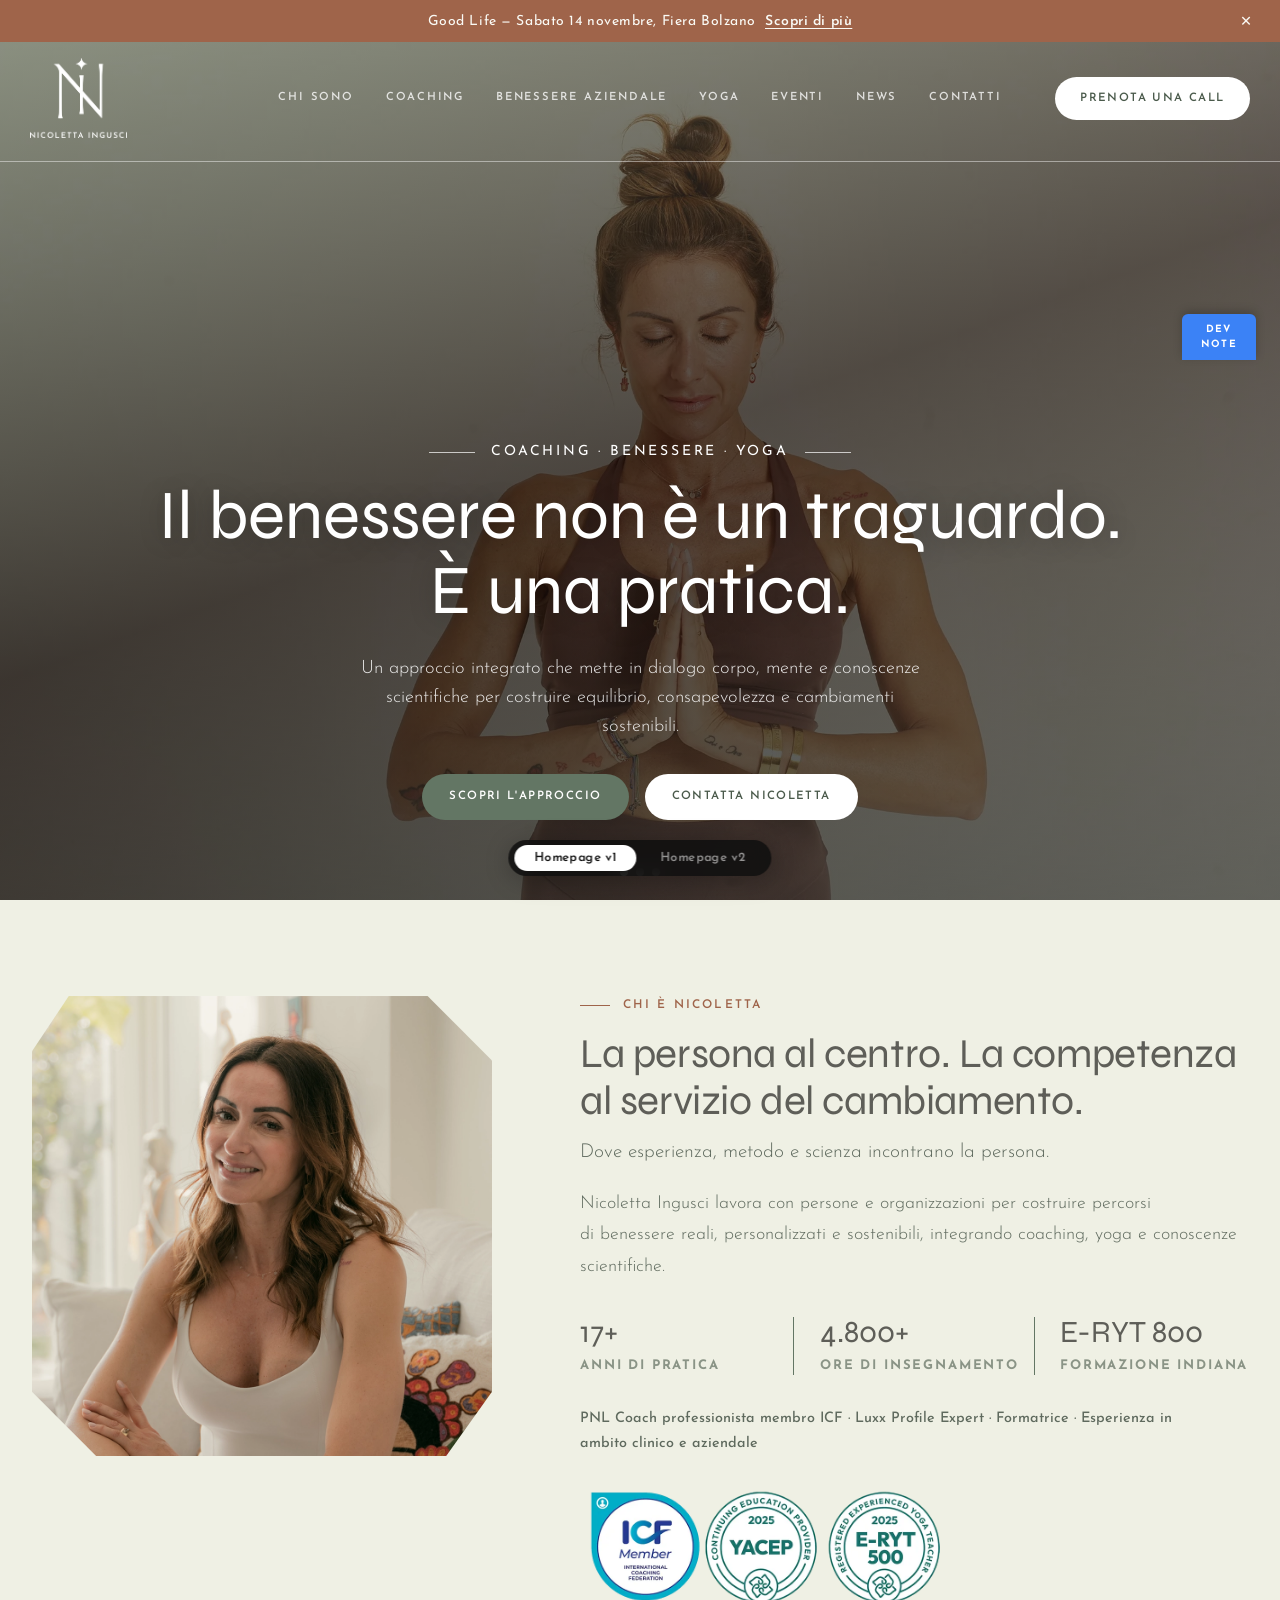
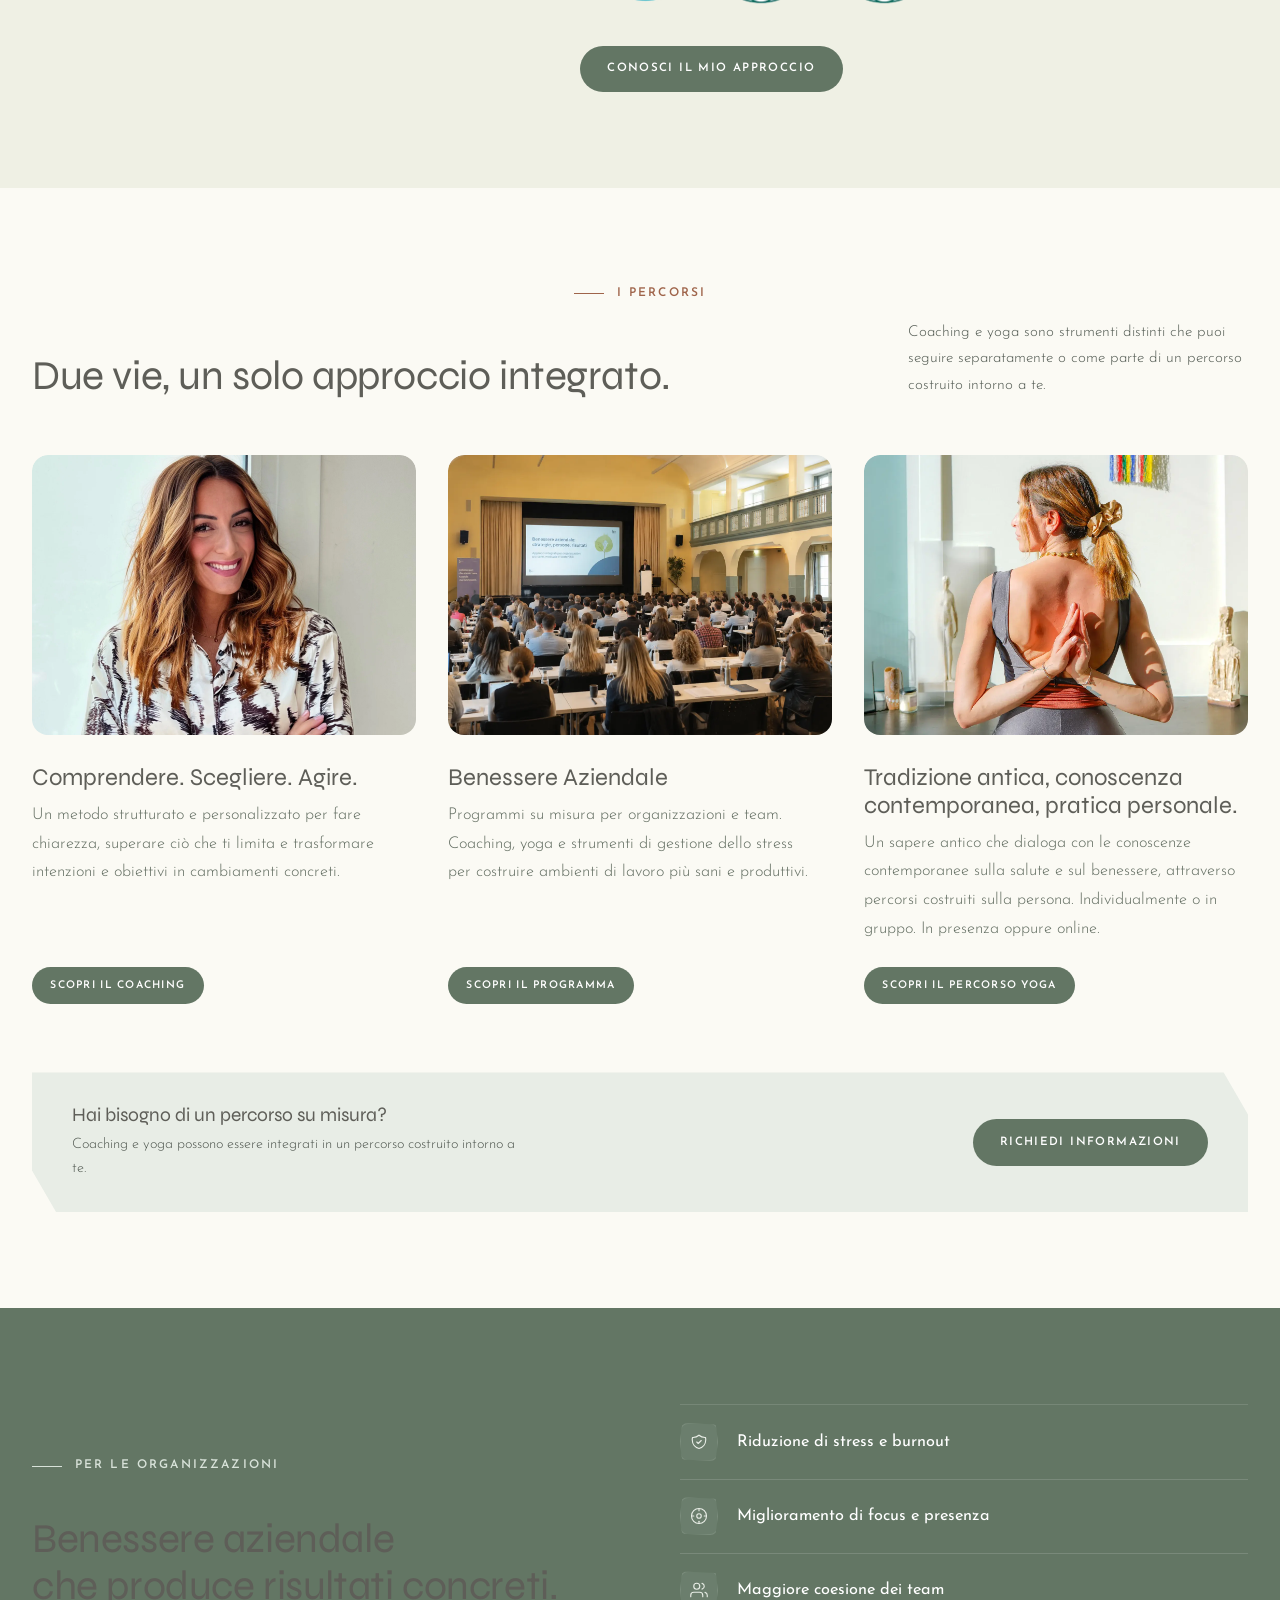
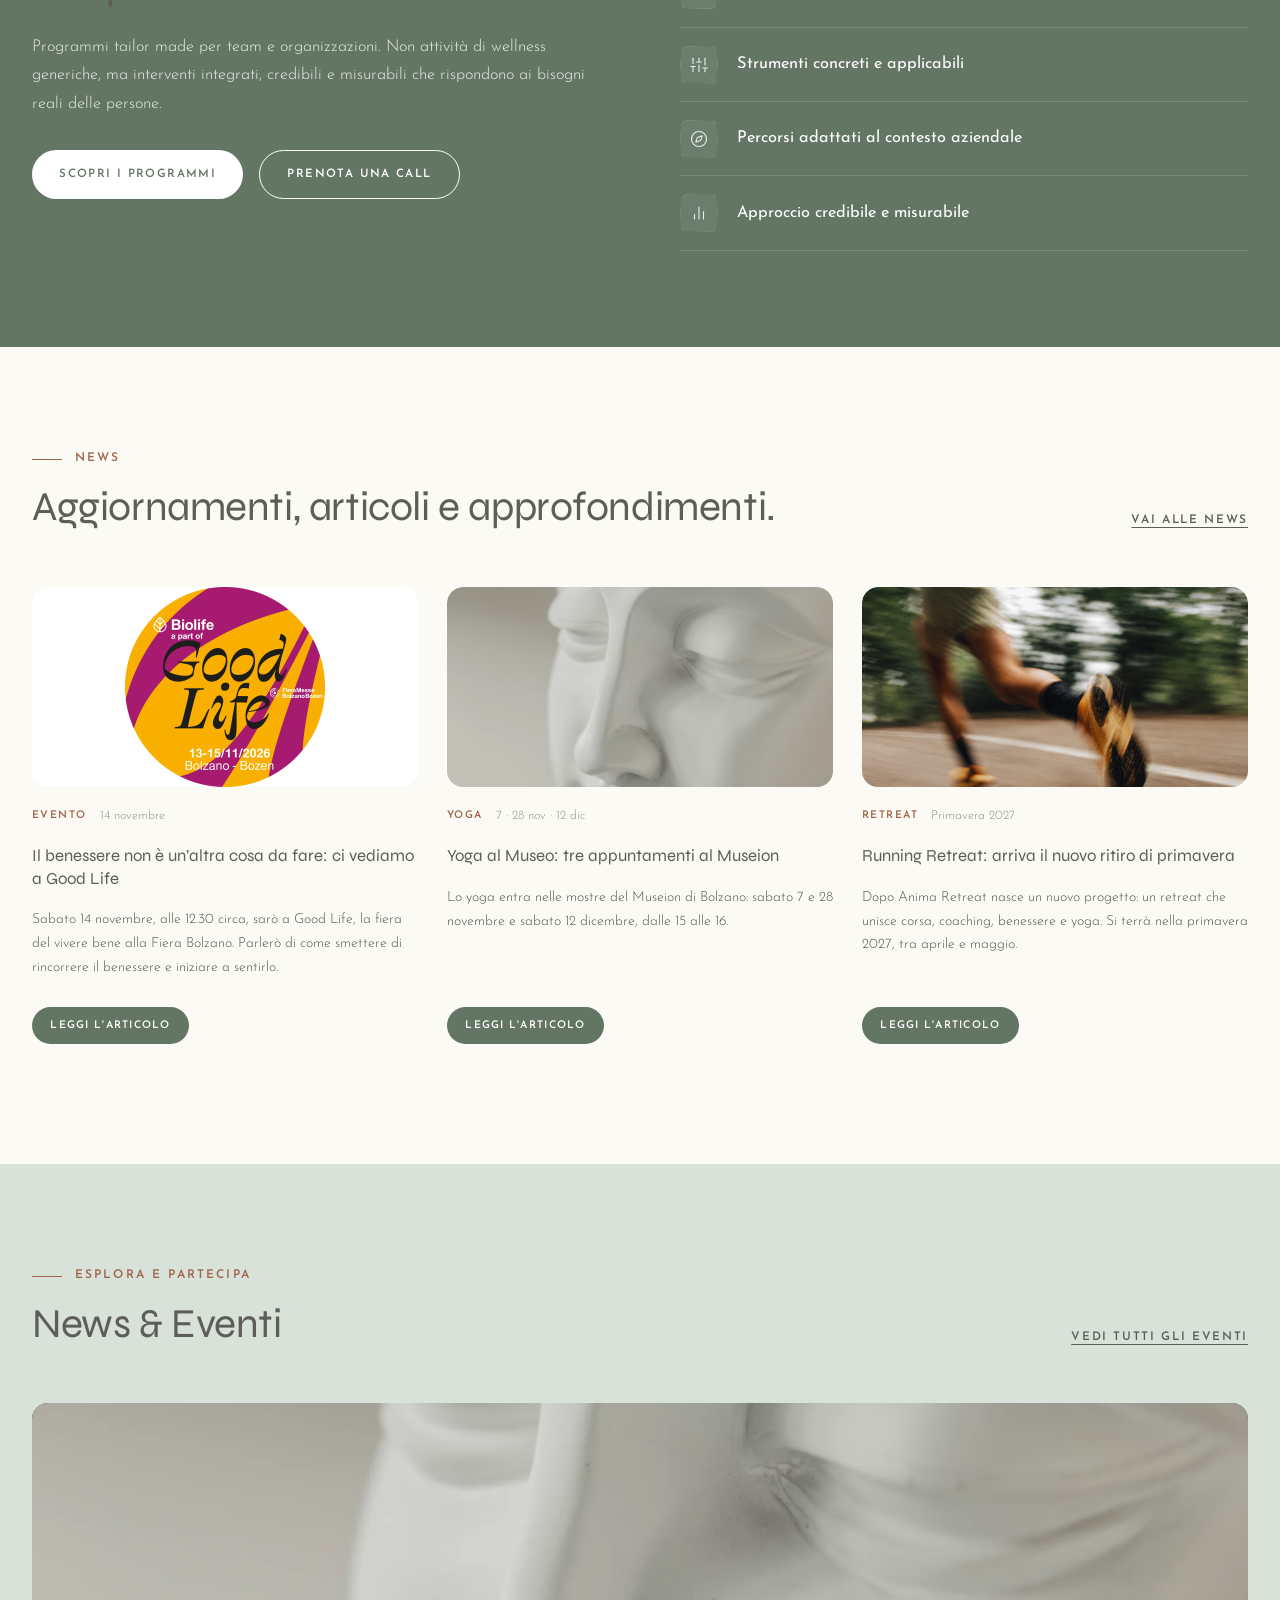
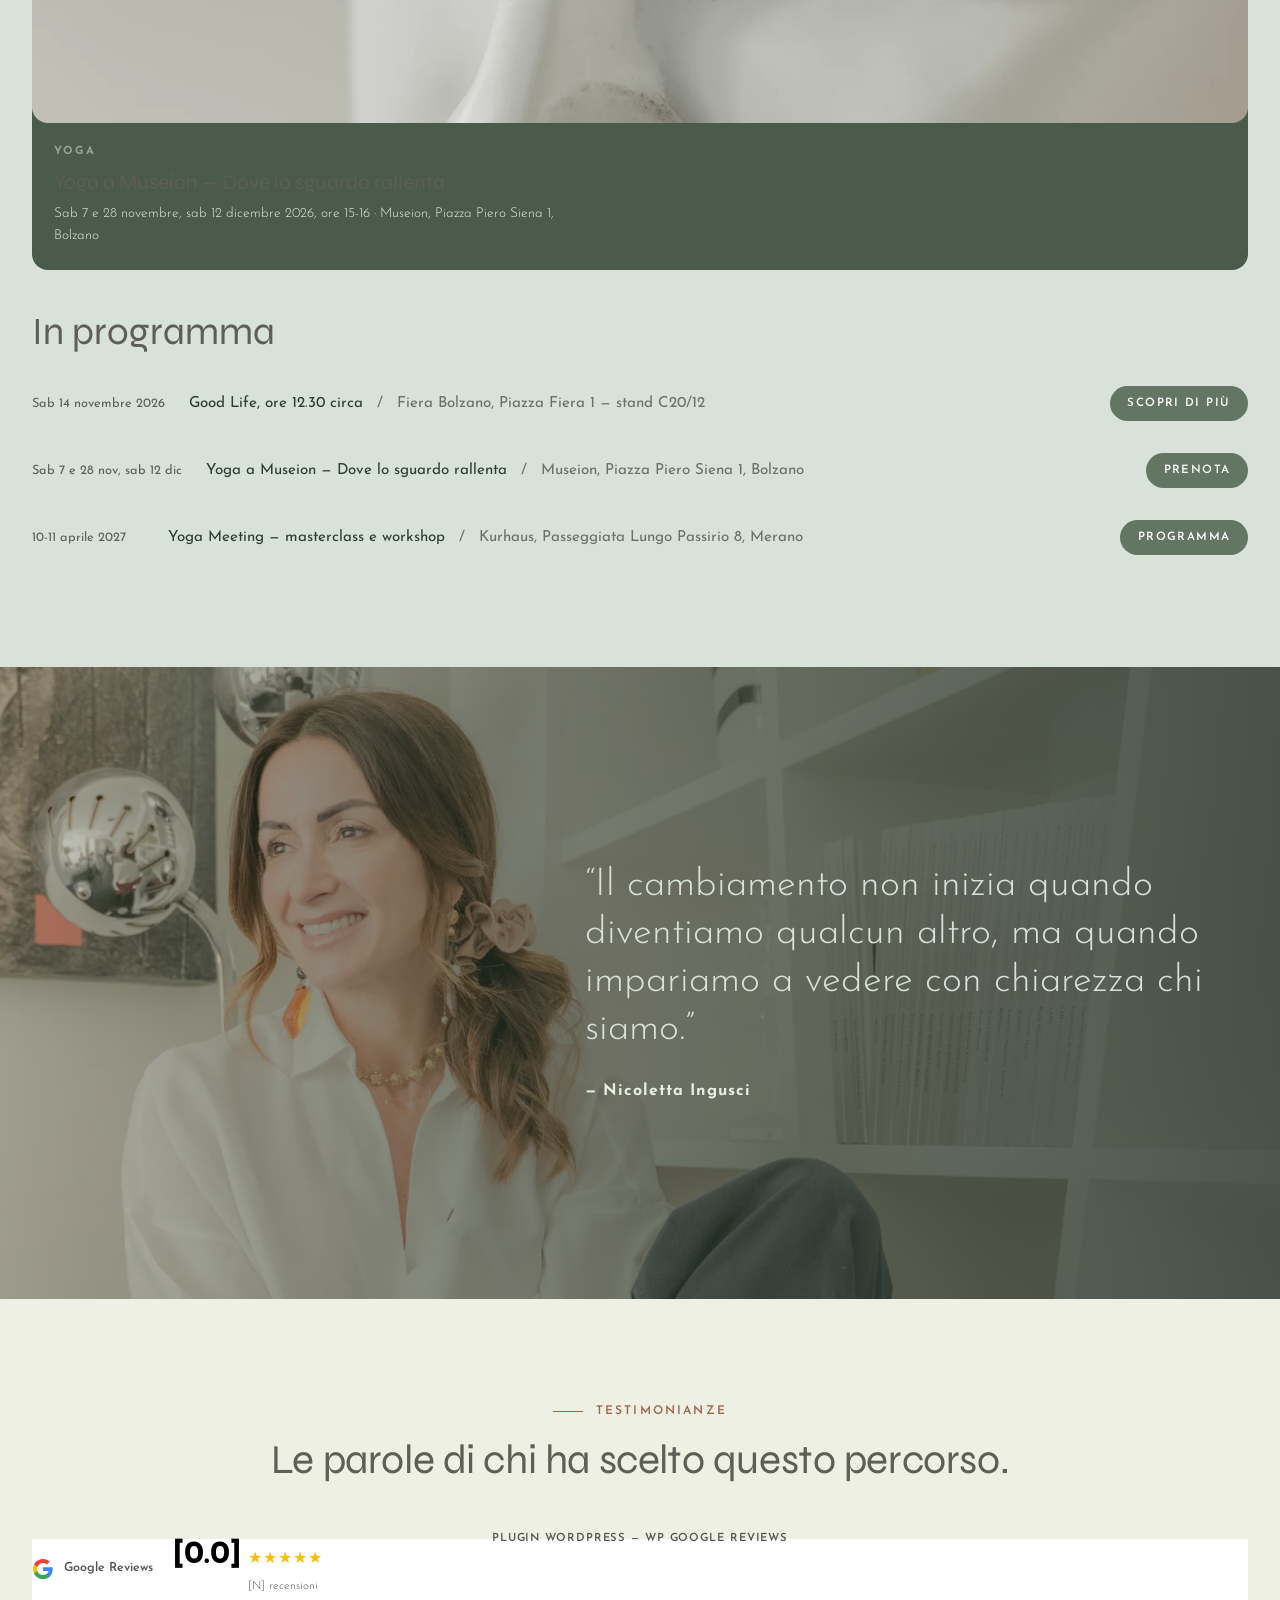
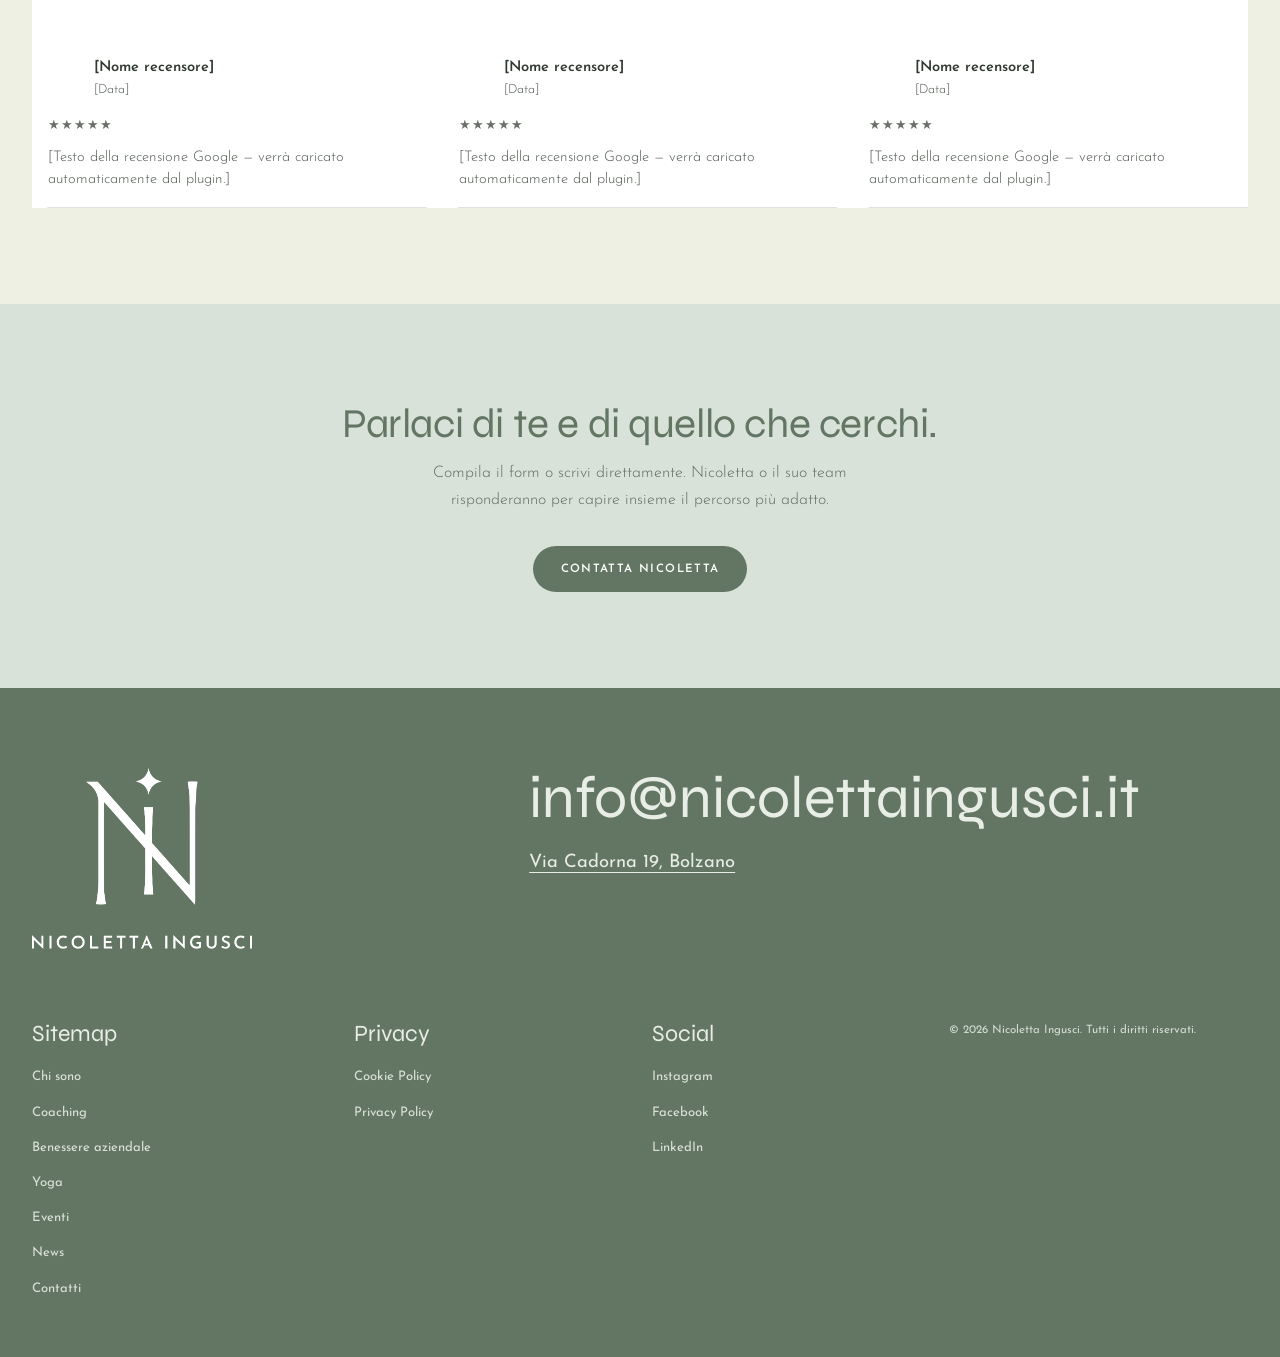
==== commit ac4f8077: "Dettagli Figma: hero con linee, titoli Syne regolari, Josefin leggero, pulsanti a pillola, percorsi " ====
--- a/wireframe.html
+++ b/wireframe.html
@@ -6,7 +6,7 @@
   <title>Wireframe — Nicoletta Ingusci</title>
   <link rel="preconnect" href="https://fonts.googleapis.com"/>
   <link rel="preconnect" href="https://fonts.gstatic.com" crossorigin/>
-  <link rel="stylesheet" href="https://fonts.googleapis.com/css2?family=Inter:wght@400;500;600&family=DM+Sans:opsz,wght@9..40,400;9..40,500;9..40,700&family=Josefin+Sans:wght@300;400;600;700&family=Syne:wght@500;600;700&display=swap"/>
+  <link rel="stylesheet" href="https://fonts.googleapis.com/css2?family=Inter:wght@400;500;600&family=DM+Sans:opsz,wght@9..40,400;9..40,500;9..40,700&family=Josefin+Sans:wght@300;400;600;700&family=Syne:wght@400;500;600;700&display=swap"/>
   <link rel="stylesheet" href="css/tokens.css"/>
   <link rel="stylesheet" href="css/styles.css"/>
 
@@ -2392,6 +2392,86 @@
     @media (max-width: 900px) {
       #wf-wrapper :is(#page-home, .vi-inner) .site-footer .footer__main > * { grid-column: 1 / -1 !important; grid-row: auto !important; text-align: left !important; }
     }
+
+    /* ════════ FIGMA — DETTAGLI (17/11, screenshot ravvicinati) ════════ */
+    #wf-wrapper :is(#page-home, .vi-inner) {
+      --t-title: #5E5E58; --t-body: #5F6A5E; --bg-warm: #EFF0E4; --bg-soft: #FBFAF4;
+    }
+    /* Titoli: Syne regolare, grigio caldo; testi Josefin leggero */
+    #wf-wrapper :is(#page-home, .vi-inner) :is(h1, h2, h3, h4, .hero-slide__title, .percorso-card__title, .news-card__title, .event-card__title, .nicoletta-stat__num) { font-family: "Syne", sans-serif; font-weight: 400 !important; }
+    #wf-wrapper :is(#page-home, .vi-inner) main :is(h2, h3):not(.az-text-white):not(.cta-block__title) { color: var(--t-title); }
+    #wf-wrapper :is(#page-home, .vi-inner) main p { font-weight: 300; color: var(--t-body); }
+    #wf-wrapper :is(#page-home, .vi-inner) :is(.page-hero--dark, .az-section--dark, .az-section--medium, .az-section--accent, .home-hero, .aziendale-section) p { color: rgba(255,255,255,0.88); }
+    /* Pulsanti: pillola, maiuscoletto */
+    #wf-wrapper :is(#page-home, .vi-inner) .btn { border-radius: 999px !important; text-transform: uppercase; letter-spacing: 0.12em; font-size: 0.72rem; font-weight: 600; padding: 0.85rem 1.7rem; }
+    #wf-wrapper :is(#page-home, .vi-inner) .btn--sm, #wf-wrapper :is(#page-home, .vi-inner) :is(.percorso-card, .news-card, .hp-eventi__item, .event-card) .btn { padding: 0.6rem 1.15rem; font-size: 0.66rem; }
+    #wf-wrapper :is(#page-home, .vi-inner) .percorso-card .btn--outline-frag, #wf-wrapper :is(#page-home, .vi-inner) .news-card .btn--outline-frag { background: #637664 !important; color: #fff !important; border: 0 !important; }
+    #wf-wrapper :is(#page-home, .vi-inner) .home-hero .btn--secondary, #wf-wrapper :is(#page-home, .vi-inner) .site-header .header-cta { background: #fff !important; color: #4A5A4B !important; }
+    #wf-wrapper :is(#page-home, .vi-inner) .site-header.scrolled .header-cta { background: #637664 !important; color: #fff !important; }
+    /* Header: voci piccole maiuscole e linea sottile */
+    #wf-wrapper :is(#page-home, .vi-inner) .site-nav__link { font-family: "Josefin Sans", sans-serif; font-size: 0.7rem; font-weight: 600; letter-spacing: 0.16em; text-transform: uppercase; }
+    #wf-wrapper :is(#page-home, .vi-inner) .site-header:not(.scrolled) { border-bottom: 1px solid rgba(255,255,255,0.45); }
+    body.light-hero #wf-wrapper .vi-inner .site-header:not(.scrolled) { border-bottom-color: rgba(99,118,100,0.35); }
+    /* Hero home: etichetta con linee ai due lati, titolo grande leggero, pillola bianca */
+    #wf-wrapper #page-home .hero-slide__label { display: inline-flex; align-items: center; gap: 1rem; letter-spacing: 0.2em; font-weight: 400; color: #fff; }
+    #wf-wrapper #page-home .hero-slide__label::before, #wf-wrapper #page-home .hero-slide__label::after { content: ''; width: 46px; height: 1px; background: rgba(255,255,255,0.7); }
+    #wf-wrapper #page-home .hero-slide__title { font-size: clamp(2.6rem, 5.4vw, 4.6rem); line-height: 1.08; }
+    #wf-wrapper #page-home .hero-slide__desc { font-weight: 300; max-width: 52ch; margin-inline: auto; }
+    /* Sezioni home: sfondi come nel Figma */
+    #wf-wrapper #page-home [aria-label="Chi è Nicoletta Ingusci"] { background: var(--bg-warm); }
+    #wf-wrapper #page-home [aria-label="Percorsi Coaching e Yoga"] { background: var(--bg-soft); }
+    #wf-wrapper #page-home [aria-label="News e Risorse"] { background: var(--bg-soft); }
+    #wf-wrapper #page-home [aria-label="Prossimi appuntamenti"] { background: #D8E2D9 !important; }
+    #wf-wrapper #page-home [aria-label="Testimonianze"] { background: var(--bg-warm); }
+    #wf-wrapper #page-home .cta-block { background: #D8E2D9; }
+    #wf-wrapper #page-home [aria-label="Chi è Nicoletta Ingusci"] .inner-image, #wf-wrapper #page-home [aria-label="Chi è Nicoletta Ingusci"] img:not(.nicoletta-certs) { border-radius: 16px; box-shadow: 0 10px 30px rgba(60,70,60,0.10); }
+    #wf-wrapper #page-home .nicoletta-stat__num { color: var(--t-title); }
+    #wf-wrapper #page-home .nicoletta-stat__label { color: #8a9486; letter-spacing: 0.14em; font-size: 0.62rem; text-transform: uppercase; }
+    /* Percorsi: intestazione a sinistra con descrizione a destra; card senza riquadro */
+    #wf-wrapper #page-home [aria-label="Percorsi Coaching e Yoga"] .section__header { display: grid; grid-template-columns: 1fr 340px; column-gap: 3rem; align-items: end; text-align: left; max-width: none; }
+    #wf-wrapper #page-home [aria-label="Percorsi Coaching e Yoga"] .section__header .section-label { grid-column: 1 / -1; margin-bottom: 1rem; }
+    #wf-wrapper #page-home [aria-label="Percorsi Coaching e Yoga"] .section__header h2 { grid-column: 1; text-align: left; }
+    #wf-wrapper #page-home [aria-label="Percorsi Coaching e Yoga"] .section__header .section__intro { grid-column: 2; margin: 0 !important; max-width: none; font-size: 0.95rem; }
+    #wf-wrapper :is(#page-home, .vi-inner) .percorso-card, #wf-wrapper :is(#page-home, .vi-inner) .percorso-card__body, #wf-wrapper :is(#page-home, .vi-inner) .news-card, #wf-wrapper :is(#page-home, .vi-inner) .news-card__body { background: transparent !important; box-shadow: none !important; }
+    #wf-wrapper :is(#page-home, .vi-inner) .percorso-card, #wf-wrapper :is(#page-home, .vi-inner) .news-card { overflow: visible; }
+    #wf-wrapper :is(#page-home, .vi-inner) .percorso-card__body, #wf-wrapper :is(#page-home, .vi-inner) .news-card__body { padding-left: 0; padding-right: 0; }
+    #wf-wrapper :is(#page-home, .vi-inner) :is(.percorso-card__image, .news-card__image) { border-radius: 16px; overflow: hidden; }
+    #wf-wrapper :is(#page-home, .vi-inner) .percorso-card__title { font-size: 1.5rem; color: var(--t-title); }
+    #wf-wrapper :is(#page-home, .vi-inner) .news-card__cat, #wf-wrapper :is(#page-home, .vi-inner) .tag { background: none !important; padding: 0; color: #9F644A !important; font-weight: 600; letter-spacing: 0.14em; font-size: 0.66rem; text-transform: uppercase; }
+    #wf-wrapper :is(#page-home, .vi-inner) .news-card__date { color: #8a9486; font-size: 0.78rem; }
+    /* "Vedi tutto" come link sottolineato */
+    #wf-wrapper :is(#page-home, .vi-inner) .section__header--flex > .btn, #wf-wrapper :is(#page-home, .vi-inner) .btn.hp-eventi__vedi-tutto {
+      background: none !important; border: 0 !important; padding: 0 !important; color: var(--t-title) !important; text-decoration: underline !important; text-underline-offset: 4px; letter-spacing: 0.14em; font-size: 0.74rem; border-radius: 0 !important;
+    }
+    /* In programma: righe con linea, pillola verde piccola */
+    #wf-wrapper #page-home .hp-eventi__lista-title { font-family: "Syne", sans-serif; font-weight: 400; font-size: clamp(1.8rem, 3vw, 2.6rem); color: #637664; }
+    #wf-wrapper #page-home .hp-eventi__item { border-color: rgba(94,94,88,0.35) !important; background: none; }
+    #wf-wrapper #page-home .hp-eventi__item-date { color: var(--t-title); font-weight: 400; font-size: 0.8rem; letter-spacing: 0; }
+    /* Testimonianze: schede morbide */
+    #wf-wrapper #page-home [aria-label="Testimonianze"] .gr-widget-grid > div { background: transparent !important; border-bottom: 1px solid rgba(94,94,88,0.25); border-radius: 0 !important; }
+    /* Modulo Contatti: scheda con bordo sottile e campi bianchi */
+    #wf-wrapper #page-contatti .contact-form { border: 1px solid #93A496; border-radius: 16px; padding: 2rem; }
+    #wf-wrapper #page-contatti :is(.form-input, input[type="text"], input[type="email"], input[type="tel"], select, textarea) { background: #fff !important; border: 0 !important; border-radius: 8px; }
+    #wf-wrapper #page-contatti .form-label { font-weight: 400; font-size: 0.82rem; letter-spacing: 0.02em; color: var(--t-title); text-transform: none; }
+    /* Footer */
+    #wf-wrapper :is(#page-home, .vi-inner) .site-footer { background: #637664 !important; color: #fff; padding: 5rem 0 3.5rem; }
+    #wf-wrapper :is(#page-home, .vi-inner) .ft-top { display: grid; grid-template-columns: 1fr 1.6fr; gap: 3rem; align-items: start; }
+    #wf-wrapper :is(#page-home, .vi-inner) .ft-logo img { width: 220px; height: auto; }
+    #wf-wrapper :is(#page-home, .vi-inner) .ft-contact { display: flex; flex-direction: column; gap: 1.1rem; align-items: flex-start; }
+    #wf-wrapper :is(#page-home, .vi-inner) .ft-email { font-family: "Syne", sans-serif; font-weight: 400; font-size: clamp(1.8rem, 4.6vw, 4rem); line-height: 1.05; color: #E8EDE6; text-decoration: none; word-break: break-word; }
+    #wf-wrapper :is(#page-home, .vi-inner) .ft-address { font-size: 1.15rem; font-weight: 400; color: #E8EDE6; text-decoration: underline; text-underline-offset: 5px; }
+    #wf-wrapper :is(#page-home, .vi-inner) .ft-grid { display: grid; grid-template-columns: 1.1fr 1fr 1fr 1.2fr; gap: 3rem; margin-top: 4.5rem; }
+    #wf-wrapper :is(#page-home, .vi-inner) .ft-col h5 { font-family: "Syne", sans-serif; font-weight: 400; font-size: 1.45rem; color: #E8EDE6; margin-bottom: 1rem; letter-spacing: 0; text-transform: none; }
+    #wf-wrapper :is(#page-home, .vi-inner) .ft-col ul { list-style: none; padding: 0; margin: 0; display: flex; flex-direction: column; gap: 0.55rem; }
+    #wf-wrapper :is(#page-home, .vi-inner) .ft-col a { color: rgba(232,237,230,0.9); font-size: 0.82rem; font-weight: 400; text-decoration: none; }
+    #wf-wrapper :is(#page-home, .vi-inner) .ft-col a:hover { text-decoration: underline; }
+    #wf-wrapper :is(#page-home, .vi-inner) .ft-col--legal p { color: rgba(232,237,230,0.85); font-size: 0.72rem; font-weight: 400; }
+    @media (max-width: 900px) {
+      #wf-wrapper :is(#page-home, .vi-inner) .ft-top, #wf-wrapper :is(#page-home, .vi-inner) .ft-grid { grid-template-columns: 1fr 1fr; }
+      #wf-wrapper :is(#page-home, .vi-inner) .ft-top { grid-template-columns: 1fr; }
+      #wf-wrapper #page-home [aria-label="Percorsi Coaching e Yoga"] .section__header { grid-template-columns: 1fr; }
+      #wf-wrapper #page-home [aria-label="Percorsi Coaching e Yoga"] .section__header .section__intro { grid-column: 1; margin-top: 1rem !important; }
+    }
   </style>
 </head>
 <body>
@@ -2809,23 +2889,21 @@
 
 <footer class="site-footer" role="contentinfo">
   <div class="container">
-    <div class="footer__main">
-      <div class="footer__brand">
-        <div class="footer__logo"><a href="#page-home" onclick="history.replaceState(null,'','#');window.location.hash='page-home';return false;"><img src="Assets/Foto/LOGO/BIANCO/niLogocompletobianco.webp" alt="Nicoletta Ingusci" width="150" height="38" loading="lazy"/></a></div>
-        <p class="footer__payoff">Il benessere non è un&nbsp;traguardo. È una&nbsp;pratica che&nbsp;mette in dialogo corpo, mente e&nbsp;scienza.</p>
-        <div class="footer__social" aria-label="Social media">
-          <a href="https://www.instagram.com/nicoletta.ingusci/" class="footer__social-link" target="_blank" rel="noopener noreferrer" aria-label="Instagram"><svg width="24" height="24" viewBox="0 0 24 24" fill="none" stroke="currentColor" stroke-width="1.7" stroke-linecap="round" stroke-linejoin="round" aria-hidden="true"><rect x="3" y="3" width="18" height="18" rx="5"/><circle cx="12" cy="12" r="4.2"/><circle cx="17.4" cy="6.6" r="0.9" fill="currentColor" stroke="none"/></svg></a>
-          <a href="https://www.facebook.com/nicoletta.ingusci/" class="footer__social-link" target="_blank" rel="noopener noreferrer" aria-label="Facebook"><svg width="24" height="24" viewBox="0 0 24 24" fill="currentColor" aria-hidden="true"><path d="M13.5 21v-7.6h2.6l.4-3h-3V8.5c0-.9.3-1.5 1.5-1.5h1.6V4.3c-.3 0-1.2-.1-2.3-.1-2.3 0-3.9 1.4-3.9 4V10.4H7.8v3h2.6V21h3.1z"/></svg></a>
-          <a href="https://www.linkedin.com/in/nicoletta-ingusci-2b113655" class="footer__social-link" target="_blank" rel="noopener noreferrer" aria-label="LinkedIn"><svg width="24" height="24" viewBox="0 0 24 24" fill="currentColor" aria-hidden="true"><path d="M6.9 8.9H3.8V20h3.1V8.9zM5.3 3.8a1.8 1.8 0 100 3.6 1.8 1.8 0 000-3.6zM20.2 13.6c0-3-1.6-4.9-4.3-4.9-1.5 0-2.5.8-2.9 1.6V8.9h-3V20h3.1v-5.7c0-1.5.6-2.6 2-2.6 1.3 0 1.9 1 1.9 2.6V20h3.2v-6.4z"/></svg></a>
-        </div>
-      </div>
-      <div class="footer__col"><h5>Percorsi</h5><ul class="footer__links" role="list"><li><a class="footer__link" href="#page-coaching">Coaching</a></li><li><a class="footer__link" href="#page-aziendale">Benessere aziendale</a></li><li><a class="footer__link" href="#page-yoga">Yoga</a></li><li><a class="footer__link" href="#page-eventi">Eventi e&nbsp;retreat</a></li></ul></div>
-      <div class="footer__col"><h5>Nicoletta</h5><ul class="footer__links" role="list"><li><a class="footer__link" href="#page-chi-sono">Chi sono</a></li><li><a class="footer__link" href="#page-news">News</a></li><li><a class="footer__link" href="#page-contatti">Contatti</a></li></ul></div>
-      <div class="footer__col"><h5>Contatti</h5><p class="footer__contact-item"><a href="mailto:info@nicolettaingusci.it">info@nicolettaingusci.it</a></p><p class="footer__contact-item">Bolzano</p><a href="#page-contatti" class="btn btn--outline" style="color:rgba(255,255,255,0.6);border-color:rgba(255,255,255,0.2);font-size:0.875rem;margin-top:1rem;padding:0.55rem 1.2rem;">Prenota una&nbsp;call</a></div>
-    </div>
-    <div class="footer__bottom">
-      <nav class="footer__legal" aria-label="Link legali"><a href="https://www.iubenda.com/privacy-policy/23619329" target="_blank" rel="noopener noreferrer">Privacy Policy</a><a href="https://www.iubenda.com/privacy-policy/23619329/cookie-policy" target="_blank" rel="noopener noreferrer">Cookie Policy</a></nav>
-      <p class="footer__copy">&copy; <span class="footer-year"></span> Nicoletta Ingusci. Tutti i diritti riservati.</p>
+    <div class="ft-top">
+      <a href="#page-home" class="ft-logo" aria-label="Nicoletta Ingusci — Homepage"><img src="Assets/Foto/LOGO/BIANCO/niLogocompletobianco.webp" alt="Nicoletta Ingusci" width="220" height="56" loading="lazy"/></a>
+      <div class="ft-contact">
+        <a class="ft-email" href="mailto:info@nicolettaingusci.it">info@nicolettaingusci.it</a>
+        <a class="ft-address" href="https://www.google.com/maps/search/?api=1&query=Via+Cadorna+19+Bolzano" target="_blank" rel="noopener noreferrer">Via Cadorna 19, Bolzano</a>
+      </div>
+    </div>
+    <div class="ft-grid">
+      <div class="ft-col"><h5>Sitemap</h5><ul role="list">
+        <li><a href="#page-chi-sono">Chi sono</a></li><li><a href="#page-coaching">Coaching</a></li><li><a href="#page-aziendale">Benessere aziendale</a></li><li><a href="#page-yoga">Yoga</a></li><li><a href="#page-eventi">Eventi</a></li><li><a href="#page-news">News</a></li><li><a href="#page-contatti">Contatti</a></li></ul></div>
+      <div class="ft-col"><h5>Privacy</h5><ul role="list">
+        <li><a href="https://www.iubenda.com/privacy-policy/23619329/cookie-policy" target="_blank" rel="noopener noreferrer">Cookie Policy</a></li><li><a href="https://www.iubenda.com/privacy-policy/23619329" target="_blank" rel="noopener noreferrer">Privacy Policy</a></li></ul></div>
+      <div class="ft-col"><h5>Social</h5><ul role="list">
+        <li><a href="https://www.instagram.com/nicoletta.ingusci/" target="_blank" rel="noopener noreferrer">Instagram</a></li><li><a href="https://www.facebook.com/nicoletta.ingusci/" target="_blank" rel="noopener noreferrer">Facebook</a></li><li><a href="https://www.linkedin.com/in/nicoletta-ingusci-2b113655" target="_blank" rel="noopener noreferrer">LinkedIn</a></li></ul></div>
+      <div class="ft-col ft-col--legal"><p>&copy; <span class="footer-year"></span> Nicoletta Ingusci. Tutti i diritti riservati.</p></div>
     </div>
   </div>
 </footer>
@@ -3358,23 +3436,21 @@
 
 <footer class="site-footer" role="contentinfo">
   <div class="container">
-    <div class="footer__main">
-      <div class="footer__brand">
-        <div class="footer__logo"><a href="index.html"><img src="Assets/Foto/LOGO/BIANCO/niLogocompletobianco.webp" alt="Nicoletta Ingusci" width="150" height="38" loading="lazy"/></a></div>
-        <p class="footer__payoff">Il benessere non è un&nbsp;traguardo. È una&nbsp;pratica che&nbsp;mette in dialogo corpo, mente e&nbsp;scienza.</p>
-        <div class="footer__social" aria-label="Social media">
-          <a href="https://www.instagram.com/nicoletta.ingusci/" class="footer__social-link" target="_blank" rel="noopener noreferrer" aria-label="Instagram"><svg width="24" height="24" viewBox="0 0 24 24" fill="none" stroke="currentColor" stroke-width="1.7" stroke-linecap="round" stroke-linejoin="round" aria-hidden="true"><rect x="3" y="3" width="18" height="18" rx="5"/><circle cx="12" cy="12" r="4.2"/><circle cx="17.4" cy="6.6" r="0.9" fill="currentColor" stroke="none"/></svg></a>
-          <a href="https://www.facebook.com/nicoletta.ingusci/" class="footer__social-link" target="_blank" rel="noopener noreferrer" aria-label="Facebook"><svg width="24" height="24" viewBox="0 0 24 24" fill="currentColor" aria-hidden="true"><path d="M13.5 21v-7.6h2.6l.4-3h-3V8.5c0-.9.3-1.5 1.5-1.5h1.6V4.3c-.3 0-1.2-.1-2.3-.1-2.3 0-3.9 1.4-3.9 4V10.4H7.8v3h2.6V21h3.1z"/></svg></a>
-          <a href="https://www.linkedin.com/in/nicoletta-ingusci-2b113655" class="footer__social-link" target="_blank" rel="noopener noreferrer" aria-label="LinkedIn"><svg width="24" height="24" viewBox="0 0 24 24" fill="currentColor" aria-hidden="true"><path d="M6.9 8.9H3.8V20h3.1V8.9zM5.3 3.8a1.8 1.8 0 100 3.6 1.8 1.8 0 000-3.6zM20.2 13.6c0-3-1.6-4.9-4.3-4.9-1.5 0-2.5.8-2.9 1.6V8.9h-3V20h3.1v-5.7c0-1.5.6-2.6 2-2.6 1.3 0 1.9 1 1.9 2.6V20h3.2v-6.4z"/></svg></a>
-        </div>
-      </div>
-      <div class="footer__col"><h5>Percorsi</h5><ul class="footer__links" role="list"><li><a class="footer__link" href="#page-coaching">Coaching</a></li><li><a class="footer__link" href="#page-aziendale">Benessere aziendale</a></li><li><a class="footer__link" href="#page-yoga">Yoga</a></li><li><a class="footer__link" href="#page-eventi">Eventi e&nbsp;retreat</a></li></ul></div>
-      <div class="footer__col"><h5>Nicoletta</h5><ul class="footer__links" role="list"><li><a class="footer__link" href="#page-chi-sono">Chi sono</a></li><li><a class="footer__link" href="#page-news">News</a></li><li><a class="footer__link" href="#page-contatti">Contatti</a></li></ul></div>
-      <div class="footer__col"><h5>Contatti</h5><p class="footer__contact-item"><a href="mailto:info@nicolettaingusci.it">info@nicolettaingusci.it</a></p><p class="footer__contact-item">Bolzano</p></div>
-    </div>
-    <div class="footer__bottom">
-      <nav class="footer__legal" aria-label="Link legali"><a href="https://www.iubenda.com/privacy-policy/23619329" target="_blank" rel="noopener noreferrer">Privacy Policy</a><a href="https://www.iubenda.com/privacy-policy/23619329/cookie-policy" target="_blank" rel="noopener noreferrer">Cookie Policy</a></nav>
-      <p class="footer__copy">&copy; <span class="footer-year"></span> Nicoletta Ingusci. Tutti i diritti riservati.</p>
+    <div class="ft-top">
+      <a href="#page-home" class="ft-logo" aria-label="Nicoletta Ingusci — Homepage"><img src="Assets/Foto/LOGO/BIANCO/niLogocompletobianco.webp" alt="Nicoletta Ingusci" width="220" height="56" loading="lazy"/></a>
+      <div class="ft-contact">
+        <a class="ft-email" href="mailto:info@nicolettaingusci.it">info@nicolettaingusci.it</a>
+        <a class="ft-address" href="https://www.google.com/maps/search/?api=1&query=Via+Cadorna+19+Bolzano" target="_blank" rel="noopener noreferrer">Via Cadorna 19, Bolzano</a>
+      </div>
+    </div>
+    <div class="ft-grid">
+      <div class="ft-col"><h5>Sitemap</h5><ul role="list">
+        <li><a href="#page-chi-sono">Chi sono</a></li><li><a href="#page-coaching">Coaching</a></li><li><a href="#page-aziendale">Benessere aziendale</a></li><li><a href="#page-yoga">Yoga</a></li><li><a href="#page-eventi">Eventi</a></li><li><a href="#page-news">News</a></li><li><a href="#page-contatti">Contatti</a></li></ul></div>
+      <div class="ft-col"><h5>Privacy</h5><ul role="list">
+        <li><a href="https://www.iubenda.com/privacy-policy/23619329/cookie-policy" target="_blank" rel="noopener noreferrer">Cookie Policy</a></li><li><a href="https://www.iubenda.com/privacy-policy/23619329" target="_blank" rel="noopener noreferrer">Privacy Policy</a></li></ul></div>
+      <div class="ft-col"><h5>Social</h5><ul role="list">
+        <li><a href="https://www.instagram.com/nicoletta.ingusci/" target="_blank" rel="noopener noreferrer">Instagram</a></li><li><a href="https://www.facebook.com/nicoletta.ingusci/" target="_blank" rel="noopener noreferrer">Facebook</a></li><li><a href="https://www.linkedin.com/in/nicoletta-ingusci-2b113655" target="_blank" rel="noopener noreferrer">LinkedIn</a></li></ul></div>
+      <div class="ft-col ft-col--legal"><p>&copy; <span class="footer-year"></span> Nicoletta Ingusci. Tutti i diritti riservati.</p></div>
     </div>
   </div>
 </footer>
@@ -3592,23 +3668,21 @@
 
 <footer class="site-footer" role="contentinfo">
   <div class="container">
-    <div class="footer__main">
-      <div class="footer__brand">
-        <div class="footer__logo"><a href="index.html"><img src="Assets/Foto/LOGO/BIANCO/niLogocompletobianco.webp" alt="Nicoletta Ingusci" width="150" height="38" loading="lazy"/></a></div>
-        <p class="footer__payoff">Il benessere non è un&nbsp;traguardo. È una&nbsp;pratica che&nbsp;mette in dialogo corpo, mente e&nbsp;scienza.</p>
-        <div class="footer__social" aria-label="Social media">
-          <a href="https://www.instagram.com/nicoletta.ingusci/" class="footer__social-link" target="_blank" rel="noopener noreferrer" aria-label="Instagram"><svg width="24" height="24" viewBox="0 0 24 24" fill="none" stroke="currentColor" stroke-width="1.7" stroke-linecap="round" stroke-linejoin="round" aria-hidden="true"><rect x="3" y="3" width="18" height="18" rx="5"/><circle cx="12" cy="12" r="4.2"/><circle cx="17.4" cy="6.6" r="0.9" fill="currentColor" stroke="none"/></svg></a>
-          <a href="https://www.facebook.com/nicoletta.ingusci/" class="footer__social-link" target="_blank" rel="noopener noreferrer" aria-label="Facebook"><svg width="24" height="24" viewBox="0 0 24 24" fill="currentColor" aria-hidden="true"><path d="M13.5 21v-7.6h2.6l.4-3h-3V8.5c0-.9.3-1.5 1.5-1.5h1.6V4.3c-.3 0-1.2-.1-2.3-.1-2.3 0-3.9 1.4-3.9 4V10.4H7.8v3h2.6V21h3.1z"/></svg></a>
-          <a href="https://www.linkedin.com/in/nicoletta-ingusci-2b113655" class="footer__social-link" target="_blank" rel="noopener noreferrer" aria-label="LinkedIn"><svg width="24" height="24" viewBox="0 0 24 24" fill="currentColor" aria-hidden="true"><path d="M6.9 8.9H3.8V20h3.1V8.9zM5.3 3.8a1.8 1.8 0 100 3.6 1.8 1.8 0 000-3.6zM20.2 13.6c0-3-1.6-4.9-4.3-4.9-1.5 0-2.5.8-2.9 1.6V8.9h-3V20h3.1v-5.7c0-1.5.6-2.6 2-2.6 1.3 0 1.9 1 1.9 2.6V20h3.2v-6.4z"/></svg></a>
-        </div>
-      </div>
-      <div class="footer__col"><h5>Percorsi</h5><ul class="footer__links" role="list"><li><a class="footer__link" href="#page-coaching">Coaching</a></li><li><a class="footer__link" href="#page-aziendale">Benessere aziendale</a></li><li><a class="footer__link" href="#page-yoga">Yoga</a></li><li><a class="footer__link" href="#page-eventi">Eventi e&nbsp;retreat</a></li></ul></div>
-      <div class="footer__col"><h5>Nicoletta</h5><ul class="footer__links" role="list"><li><a class="footer__link" href="#page-chi-sono">Chi sono</a></li><li><a class="footer__link" href="#page-news">News</a></li><li><a class="footer__link" href="#page-contatti">Contatti</a></li></ul></div>
-      <div class="footer__col"><h5>Contatti</h5><p class="footer__contact-item"><a href="mailto:info@nicolettaingusci.it">info@nicolettaingusci.it</a></p><p class="footer__contact-item">Bolzano</p></div>
-    </div>
-    <div class="footer__bottom">
-      <nav class="footer__legal" aria-label="Link legali"><a href="https://www.iubenda.com/privacy-policy/23619329" target="_blank" rel="noopener noreferrer">Privacy Policy</a><a href="https://www.iubenda.com/privacy-policy/23619329/cookie-policy" target="_blank" rel="noopener noreferrer">Cookie Policy</a></nav>
-      <p class="footer__copy">&copy; <span class="footer-year"></span> Nicoletta Ingusci. Tutti i diritti riservati.</p>
+    <div class="ft-top">
+      <a href="#page-home" class="ft-logo" aria-label="Nicoletta Ingusci — Homepage"><img src="Assets/Foto/LOGO/BIANCO/niLogocompletobianco.webp" alt="Nicoletta Ingusci" width="220" height="56" loading="lazy"/></a>
+      <div class="ft-contact">
+        <a class="ft-email" href="mailto:info@nicolettaingusci.it">info@nicolettaingusci.it</a>
+        <a class="ft-address" href="https://www.google.com/maps/search/?api=1&query=Via+Cadorna+19+Bolzano" target="_blank" rel="noopener noreferrer">Via Cadorna 19, Bolzano</a>
+      </div>
+    </div>
+    <div class="ft-grid">
+      <div class="ft-col"><h5>Sitemap</h5><ul role="list">
+        <li><a href="#page-chi-sono">Chi sono</a></li><li><a href="#page-coaching">Coaching</a></li><li><a href="#page-aziendale">Benessere aziendale</a></li><li><a href="#page-yoga">Yoga</a></li><li><a href="#page-eventi">Eventi</a></li><li><a href="#page-news">News</a></li><li><a href="#page-contatti">Contatti</a></li></ul></div>
+      <div class="ft-col"><h5>Privacy</h5><ul role="list">
+        <li><a href="https://www.iubenda.com/privacy-policy/23619329/cookie-policy" target="_blank" rel="noopener noreferrer">Cookie Policy</a></li><li><a href="https://www.iubenda.com/privacy-policy/23619329" target="_blank" rel="noopener noreferrer">Privacy Policy</a></li></ul></div>
+      <div class="ft-col"><h5>Social</h5><ul role="list">
+        <li><a href="https://www.instagram.com/nicoletta.ingusci/" target="_blank" rel="noopener noreferrer">Instagram</a></li><li><a href="https://www.facebook.com/nicoletta.ingusci/" target="_blank" rel="noopener noreferrer">Facebook</a></li><li><a href="https://www.linkedin.com/in/nicoletta-ingusci-2b113655" target="_blank" rel="noopener noreferrer">LinkedIn</a></li></ul></div>
+      <div class="ft-col ft-col--legal"><p>&copy; <span class="footer-year"></span> Nicoletta Ingusci. Tutti i diritti riservati.</p></div>
     </div>
   </div>
 </footer>
@@ -3780,23 +3854,21 @@
 
 <footer class="site-footer" role="contentinfo">
   <div class="container">
-    <div class="footer__main">
-      <div class="footer__brand">
-        <div class="footer__logo"><a href="index.html"><img src="Assets/Foto/LOGO/BIANCO/niLogocompletobianco.webp" alt="Nicoletta Ingusci" width="150" height="38" loading="lazy"/></a></div>
-        <p class="footer__payoff">Il benessere non è un&nbsp;traguardo. È una&nbsp;pratica che&nbsp;mette in dialogo corpo, mente e&nbsp;scienza.</p>
-        <div class="footer__social" aria-label="Social media">
-          <a href="https://www.instagram.com/nicoletta.ingusci/" class="footer__social-link" target="_blank" rel="noopener noreferrer" aria-label="Instagram"><svg width="24" height="24" viewBox="0 0 24 24" fill="none" stroke="currentColor" stroke-width="1.7" stroke-linecap="round" stroke-linejoin="round" aria-hidden="true"><rect x="3" y="3" width="18" height="18" rx="5"/><circle cx="12" cy="12" r="4.2"/><circle cx="17.4" cy="6.6" r="0.9" fill="currentColor" stroke="none"/></svg></a>
-          <a href="https://www.facebook.com/nicoletta.ingusci/" class="footer__social-link" target="_blank" rel="noopener noreferrer" aria-label="Facebook"><svg width="24" height="24" viewBox="0 0 24 24" fill="currentColor" aria-hidden="true"><path d="M13.5 21v-7.6h2.6l.4-3h-3V8.5c0-.9.3-1.5 1.5-1.5h1.6V4.3c-.3 0-1.2-.1-2.3-.1-2.3 0-3.9 1.4-3.9 4V10.4H7.8v3h2.6V21h3.1z"/></svg></a>
-          <a href="https://www.linkedin.com/in/nicoletta-ingusci-2b113655" class="footer__social-link" target="_blank" rel="noopener noreferrer" aria-label="LinkedIn"><svg width="24" height="24" viewBox="0 0 24 24" fill="currentColor" aria-hidden="true"><path d="M6.9 8.9H3.8V20h3.1V8.9zM5.3 3.8a1.8 1.8 0 100 3.6 1.8 1.8 0 000-3.6zM20.2 13.6c0-3-1.6-4.9-4.3-4.9-1.5 0-2.5.8-2.9 1.6V8.9h-3V20h3.1v-5.7c0-1.5.6-2.6 2-2.6 1.3 0 1.9 1 1.9 2.6V20h3.2v-6.4z"/></svg></a>
-        </div>
-      </div>
-      <div class="footer__col"><h5>Percorsi</h5><ul class="footer__links" role="list"><li><a class="footer__link" href="#page-coaching">Coaching</a></li><li><a class="footer__link" href="#page-aziendale">Benessere aziendale</a></li><li><a class="footer__link" href="#page-yoga">Yoga</a></li><li><a class="footer__link" href="#page-eventi">Eventi e&nbsp;retreat</a></li></ul></div>
-      <div class="footer__col"><h5>Nicoletta</h5><ul class="footer__links" role="list"><li><a class="footer__link" href="#page-chi-sono">Chi sono</a></li><li><a class="footer__link" href="#page-news">News</a></li><li><a class="footer__link" href="#page-contatti">Contatti</a></li></ul></div>
-      <div class="footer__col"><h5>Contatti</h5><p class="footer__contact-item"><a href="mailto:info@nicolettaingusci.it">info@nicolettaingusci.it</a></p><p class="footer__contact-item">Bolzano</p></div>
-    </div>
-    <div class="footer__bottom">
-      <nav class="footer__legal" aria-label="Link legali"><a href="https://www.iubenda.com/privacy-policy/23619329" target="_blank" rel="noopener noreferrer">Privacy Policy</a><a href="https://www.iubenda.com/privacy-policy/23619329/cookie-policy" target="_blank" rel="noopener noreferrer">Cookie Policy</a></nav>
-      <p class="footer__copy">&copy; <span class="footer-year"></span> Nicoletta Ingusci. Tutti i diritti riservati.</p>
+    <div class="ft-top">
+      <a href="#page-home" class="ft-logo" aria-label="Nicoletta Ingusci — Homepage"><img src="Assets/Foto/LOGO/BIANCO/niLogocompletobianco.webp" alt="Nicoletta Ingusci" width="220" height="56" loading="lazy"/></a>
+      <div class="ft-contact">
+        <a class="ft-email" href="mailto:info@nicolettaingusci.it">info@nicolettaingusci.it</a>
+        <a class="ft-address" href="https://www.google.com/maps/search/?api=1&query=Via+Cadorna+19+Bolzano" target="_blank" rel="noopener noreferrer">Via Cadorna 19, Bolzano</a>
+      </div>
+    </div>
+    <div class="ft-grid">
+      <div class="ft-col"><h5>Sitemap</h5><ul role="list">
+        <li><a href="#page-chi-sono">Chi sono</a></li><li><a href="#page-coaching">Coaching</a></li><li><a href="#page-aziendale">Benessere aziendale</a></li><li><a href="#page-yoga">Yoga</a></li><li><a href="#page-eventi">Eventi</a></li><li><a href="#page-news">News</a></li><li><a href="#page-contatti">Contatti</a></li></ul></div>
+      <div class="ft-col"><h5>Privacy</h5><ul role="list">
+        <li><a href="https://www.iubenda.com/privacy-policy/23619329/cookie-policy" target="_blank" rel="noopener noreferrer">Cookie Policy</a></li><li><a href="https://www.iubenda.com/privacy-policy/23619329" target="_blank" rel="noopener noreferrer">Privacy Policy</a></li></ul></div>
+      <div class="ft-col"><h5>Social</h5><ul role="list">
+        <li><a href="https://www.instagram.com/nicoletta.ingusci/" target="_blank" rel="noopener noreferrer">Instagram</a></li><li><a href="https://www.facebook.com/nicoletta.ingusci/" target="_blank" rel="noopener noreferrer">Facebook</a></li><li><a href="https://www.linkedin.com/in/nicoletta-ingusci-2b113655" target="_blank" rel="noopener noreferrer">LinkedIn</a></li></ul></div>
+      <div class="ft-col ft-col--legal"><p>&copy; <span class="footer-year"></span> Nicoletta Ingusci. Tutti i diritti riservati.</p></div>
     </div>
   </div>
 </footer>
@@ -3935,23 +4007,21 @@
 
 <footer class="site-footer" role="contentinfo">
   <div class="container">
-    <div class="footer__main">
-      <div class="footer__brand">
-        <div class="footer__logo"><a href="index.html"><img src="Assets/Foto/LOGO/BIANCO/niLogocompletobianco.webp" alt="Nicoletta Ingusci" width="150" height="38" loading="lazy"/></a></div>
-        <p class="footer__payoff">Il benessere non è un&nbsp;traguardo. È una&nbsp;pratica che&nbsp;mette in dialogo corpo, mente e&nbsp;scienza.</p>
-        <div class="footer__social" aria-label="Social media">
-          <a href="https://www.instagram.com/nicoletta.ingusci/" class="footer__social-link" target="_blank" rel="noopener noreferrer" aria-label="Instagram"><svg width="24" height="24" viewBox="0 0 24 24" fill="none" stroke="currentColor" stroke-width="1.7" stroke-linecap="round" stroke-linejoin="round" aria-hidden="true"><rect x="3" y="3" width="18" height="18" rx="5"/><circle cx="12" cy="12" r="4.2"/><circle cx="17.4" cy="6.6" r="0.9" fill="currentColor" stroke="none"/></svg></a>
-          <a href="https://www.facebook.com/nicoletta.ingusci/" class="footer__social-link" target="_blank" rel="noopener noreferrer" aria-label="Facebook"><svg width="24" height="24" viewBox="0 0 24 24" fill="currentColor" aria-hidden="true"><path d="M13.5 21v-7.6h2.6l.4-3h-3V8.5c0-.9.3-1.5 1.5-1.5h1.6V4.3c-.3 0-1.2-.1-2.3-.1-2.3 0-3.9 1.4-3.9 4V10.4H7.8v3h2.6V21h3.1z"/></svg></a>
-          <a href="https://www.linkedin.com/in/nicoletta-ingusci-2b113655" class="footer__social-link" target="_blank" rel="noopener noreferrer" aria-label="LinkedIn"><svg width="24" height="24" viewBox="0 0 24 24" fill="currentColor" aria-hidden="true"><path d="M6.9 8.9H3.8V20h3.1V8.9zM5.3 3.8a1.8 1.8 0 100 3.6 1.8 1.8 0 000-3.6zM20.2 13.6c0-3-1.6-4.9-4.3-4.9-1.5 0-2.5.8-2.9 1.6V8.9h-3V20h3.1v-5.7c0-1.5.6-2.6 2-2.6 1.3 0 1.9 1 1.9 2.6V20h3.2v-6.4z"/></svg></a>
-        </div>
-      </div>
-      <div class="footer__col"><h5>Percorsi</h5><ul class="footer__links" role="list"><li><a class="footer__link" href="#page-coaching">Coaching</a></li><li><a class="footer__link" href="#page-aziendale">Benessere aziendale</a></li><li><a class="footer__link" href="#page-yoga">Yoga</a></li><li><a class="footer__link" href="#page-eventi">Eventi e&nbsp;retreat</a></li></ul></div>
-      <div class="footer__col"><h5>Nicoletta</h5><ul class="footer__links" role="list"><li><a class="footer__link" href="#page-chi-sono">Chi sono</a></li><li><a class="footer__link" href="#page-news">News</a></li><li><a class="footer__link" href="#page-contatti">Contatti</a></li></ul></div>
-      <div class="footer__col"><h5>Contatti</h5><p class="footer__contact-item"><a href="mailto:info@nicolettaingusci.it">info@nicolettaingusci.it</a></p><p class="footer__contact-item">Bolzano</p></div>
-    </div>
-    <div class="footer__bottom">
-      <nav class="footer__legal" aria-label="Link legali"><a href="https://www.iubenda.com/privacy-policy/23619329" target="_blank" rel="noopener noreferrer">Privacy Policy</a><a href="https://www.iubenda.com/privacy-policy/23619329/cookie-policy" target="_blank" rel="noopener noreferrer">Cookie Policy</a></nav>
-      <p class="footer__copy">&copy; <span class="footer-year"></span> Nicoletta Ingusci. Tutti i diritti riservati.</p>
+    <div class="ft-top">
+      <a href="#page-home" class="ft-logo" aria-label="Nicoletta Ingusci — Homepage"><img src="Assets/Foto/LOGO/BIANCO/niLogocompletobianco.webp" alt="Nicoletta Ingusci" width="220" height="56" loading="lazy"/></a>
+      <div class="ft-contact">
+        <a class="ft-email" href="mailto:info@nicolettaingusci.it">info@nicolettaingusci.it</a>
+        <a class="ft-address" href="https://www.google.com/maps/search/?api=1&query=Via+Cadorna+19+Bolzano" target="_blank" rel="noopener noreferrer">Via Cadorna 19, Bolzano</a>
+      </div>
+    </div>
+    <div class="ft-grid">
+      <div class="ft-col"><h5>Sitemap</h5><ul role="list">
+        <li><a href="#page-chi-sono">Chi sono</a></li><li><a href="#page-coaching">Coaching</a></li><li><a href="#page-aziendale">Benessere aziendale</a></li><li><a href="#page-yoga">Yoga</a></li><li><a href="#page-eventi">Eventi</a></li><li><a href="#page-news">News</a></li><li><a href="#page-contatti">Contatti</a></li></ul></div>
+      <div class="ft-col"><h5>Privacy</h5><ul role="list">
+        <li><a href="https://www.iubenda.com/privacy-policy/23619329/cookie-policy" target="_blank" rel="noopener noreferrer">Cookie Policy</a></li><li><a href="https://www.iubenda.com/privacy-policy/23619329" target="_blank" rel="noopener noreferrer">Privacy Policy</a></li></ul></div>
+      <div class="ft-col"><h5>Social</h5><ul role="list">
+        <li><a href="https://www.instagram.com/nicoletta.ingusci/" target="_blank" rel="noopener noreferrer">Instagram</a></li><li><a href="https://www.facebook.com/nicoletta.ingusci/" target="_blank" rel="noopener noreferrer">Facebook</a></li><li><a href="https://www.linkedin.com/in/nicoletta-ingusci-2b113655" target="_blank" rel="noopener noreferrer">LinkedIn</a></li></ul></div>
+      <div class="ft-col ft-col--legal"><p>&copy; <span class="footer-year"></span> Nicoletta Ingusci. Tutti i diritti riservati.</p></div>
     </div>
   </div>
 </footer>
@@ -4080,23 +4150,21 @@
 
 <footer class="site-footer" role="contentinfo">
   <div class="container">
-    <div class="footer__main">
-      <div class="footer__brand">
-        <div class="footer__logo"><a href="index.html"><img src="Assets/Foto/LOGO/BIANCO/niLogocompletobianco.webp" alt="Nicoletta Ingusci" width="150" height="38" loading="lazy"/></a></div>
-        <p class="footer__payoff">Il benessere non è un&nbsp;traguardo. È una&nbsp;pratica che&nbsp;mette in dialogo corpo, mente e&nbsp;scienza.</p>
-        <div class="footer__social" aria-label="Social media">
-          <a href="https://www.instagram.com/nicoletta.ingusci/" class="footer__social-link" target="_blank" rel="noopener noreferrer" aria-label="Instagram"><svg width="24" height="24" viewBox="0 0 24 24" fill="none" stroke="currentColor" stroke-width="1.7" stroke-linecap="round" stroke-linejoin="round" aria-hidden="true"><rect x="3" y="3" width="18" height="18" rx="5"/><circle cx="12" cy="12" r="4.2"/><circle cx="17.4" cy="6.6" r="0.9" fill="currentColor" stroke="none"/></svg></a>
-          <a href="https://www.facebook.com/nicoletta.ingusci/" class="footer__social-link" target="_blank" rel="noopener noreferrer" aria-label="Facebook"><svg width="24" height="24" viewBox="0 0 24 24" fill="currentColor" aria-hidden="true"><path d="M13.5 21v-7.6h2.6l.4-3h-3V8.5c0-.9.3-1.5 1.5-1.5h1.6V4.3c-.3 0-1.2-.1-2.3-.1-2.3 0-3.9 1.4-3.9 4V10.4H7.8v3h2.6V21h3.1z"/></svg></a>
-          <a href="https://www.linkedin.com/in/nicoletta-ingusci-2b113655" class="footer__social-link" target="_blank" rel="noopener noreferrer" aria-label="LinkedIn"><svg width="24" height="24" viewBox="0 0 24 24" fill="currentColor" aria-hidden="true"><path d="M6.9 8.9H3.8V20h3.1V8.9zM5.3 3.8a1.8 1.8 0 100 3.6 1.8 1.8 0 000-3.6zM20.2 13.6c0-3-1.6-4.9-4.3-4.9-1.5 0-2.5.8-2.9 1.6V8.9h-3V20h3.1v-5.7c0-1.5.6-2.6 2-2.6 1.3 0 1.9 1 1.9 2.6V20h3.2v-6.4z"/></svg></a>
-        </div>
-      </div>
-      <div class="footer__col"><h5>Percorsi</h5><ul class="footer__links" role="list"><li><a class="footer__link" href="#page-coaching">Coaching</a></li><li><a class="footer__link" href="#page-aziendale">Benessere aziendale</a></li><li><a class="footer__link" href="#page-yoga">Yoga</a></li><li><a class="footer__link" href="#page-eventi">Eventi e&nbsp;retreat</a></li></ul></div>
-      <div class="footer__col"><h5>Nicoletta</h5><ul class="footer__links" role="list"><li><a class="footer__link" href="#page-chi-sono">Chi sono</a></li><li><a class="footer__link" href="#page-news">News</a></li><li><a class="footer__link" href="#page-contatti">Contatti</a></li></ul></div>
-      <div class="footer__col"><h5>Contatti</h5><p class="footer__contact-item"><a href="mailto:info@nicolettaingusci.it">info@nicolettaingusci.it</a></p><p class="footer__contact-item">Bolzano</p></div>
-    </div>
-    <div class="footer__bottom">
-      <nav class="footer__legal" aria-label="Link legali"><a href="https://www.iubenda.com/privacy-policy/23619329" target="_blank" rel="noopener noreferrer">Privacy Policy</a><a href="https://www.iubenda.com/privacy-policy/23619329/cookie-policy" target="_blank" rel="noopener noreferrer">Cookie Policy</a></nav>
-      <p class="footer__copy">&copy; <span class="footer-year"></span> Nicoletta Ingusci. Tutti i diritti riservati.</p>
+    <div class="ft-top">
+      <a href="#page-home" class="ft-logo" aria-label="Nicoletta Ingusci — Homepage"><img src="Assets/Foto/LOGO/BIANCO/niLogocompletobianco.webp" alt="Nicoletta Ingusci" width="220" height="56" loading="lazy"/></a>
+      <div class="ft-contact">
+        <a class="ft-email" href="mailto:info@nicolettaingusci.it">info@nicolettaingusci.it</a>
+        <a class="ft-address" href="https://www.google.com/maps/search/?api=1&query=Via+Cadorna+19+Bolzano" target="_blank" rel="noopener noreferrer">Via Cadorna 19, Bolzano</a>
+      </div>
+    </div>
+    <div class="ft-grid">
+      <div class="ft-col"><h5>Sitemap</h5><ul role="list">
+        <li><a href="#page-chi-sono">Chi sono</a></li><li><a href="#page-coaching">Coaching</a></li><li><a href="#page-aziendale">Benessere aziendale</a></li><li><a href="#page-yoga">Yoga</a></li><li><a href="#page-eventi">Eventi</a></li><li><a href="#page-news">News</a></li><li><a href="#page-contatti">Contatti</a></li></ul></div>
+      <div class="ft-col"><h5>Privacy</h5><ul role="list">
+        <li><a href="https://www.iubenda.com/privacy-policy/23619329/cookie-policy" target="_blank" rel="noopener noreferrer">Cookie Policy</a></li><li><a href="https://www.iubenda.com/privacy-policy/23619329" target="_blank" rel="noopener noreferrer">Privacy Policy</a></li></ul></div>
+      <div class="ft-col"><h5>Social</h5><ul role="list">
+        <li><a href="https://www.instagram.com/nicoletta.ingusci/" target="_blank" rel="noopener noreferrer">Instagram</a></li><li><a href="https://www.facebook.com/nicoletta.ingusci/" target="_blank" rel="noopener noreferrer">Facebook</a></li><li><a href="https://www.linkedin.com/in/nicoletta-ingusci-2b113655" target="_blank" rel="noopener noreferrer">LinkedIn</a></li></ul></div>
+      <div class="ft-col ft-col--legal"><p>&copy; <span class="footer-year"></span> Nicoletta Ingusci. Tutti i diritti riservati.</p></div>
     </div>
   </div>
 </footer>
@@ -4252,23 +4320,21 @@
 
 <footer class="site-footer" role="contentinfo">
   <div class="container">
-    <div class="footer__main">
-      <div class="footer__brand">
-        <div class="footer__logo"><a href="index.html"><img src="Assets/Foto/LOGO/BIANCO/niLogocompletobianco.webp" alt="Nicoletta Ingusci" width="150" height="38" loading="lazy"/></a></div>
-        <p class="footer__payoff">Il benessere non è un&nbsp;traguardo. È una&nbsp;pratica che&nbsp;mette in dialogo corpo, mente e&nbsp;scienza.</p>
-        <div class="footer__social" aria-label="Social media">
-          <a href="https://www.instagram.com/nicoletta.ingusci/" class="footer__social-link" target="_blank" rel="noopener noreferrer" aria-label="Instagram"><svg width="24" height="24" viewBox="0 0 24 24" fill="none" stroke="currentColor" stroke-width="1.7" stroke-linecap="round" stroke-linejoin="round" aria-hidden="true"><rect x="3" y="3" width="18" height="18" rx="5"/><circle cx="12" cy="12" r="4.2"/><circle cx="17.4" cy="6.6" r="0.9" fill="currentColor" stroke="none"/></svg></a>
-          <a href="https://www.facebook.com/nicoletta.ingusci/" class="footer__social-link" target="_blank" rel="noopener noreferrer" aria-label="Facebook"><svg width="24" height="24" viewBox="0 0 24 24" fill="currentColor" aria-hidden="true"><path d="M13.5 21v-7.6h2.6l.4-3h-3V8.5c0-.9.3-1.5 1.5-1.5h1.6V4.3c-.3 0-1.2-.1-2.3-.1-2.3 0-3.9 1.4-3.9 4V10.4H7.8v3h2.6V21h3.1z"/></svg></a>
-          <a href="https://www.linkedin.com/in/nicoletta-ingusci-2b113655" class="footer__social-link" target="_blank" rel="noopener noreferrer" aria-label="LinkedIn"><svg width="24" height="24" viewBox="0 0 24 24" fill="currentColor" aria-hidden="true"><path d="M6.9 8.9H3.8V20h3.1V8.9zM5.3 3.8a1.8 1.8 0 100 3.6 1.8 1.8 0 000-3.6zM20.2 13.6c0-3-1.6-4.9-4.3-4.9-1.5 0-2.5.8-2.9 1.6V8.9h-3V20h3.1v-5.7c0-1.5.6-2.6 2-2.6 1.3 0 1.9 1 1.9 2.6V20h3.2v-6.4z"/></svg></a>
-        </div>
-      </div>
-      <div class="footer__col"><h5>Percorsi</h5><ul class="footer__links" role="list"><li><a class="footer__link" href="#page-coaching">Coaching</a></li><li><a class="footer__link" href="#page-aziendale">Benessere aziendale</a></li><li><a class="footer__link" href="#page-yoga">Yoga</a></li><li><a class="footer__link" href="#page-eventi">Eventi e&nbsp;retreat</a></li></ul></div>
-      <div class="footer__col"><h5>Nicoletta</h5><ul class="footer__links" role="list"><li><a class="footer__link" href="#page-chi-sono">Chi sono</a></li><li><a class="footer__link" href="#page-news">News</a></li><li><a class="footer__link" href="#page-contatti">Contatti</a></li></ul></div>
-      <div class="footer__col"><h5>Contatti</h5><p class="footer__contact-item"><a href="mailto:info@nicolettaingusci.it">info@nicolettaingusci.it</a></p><p class="footer__contact-item">Bolzano</p></div>
-    </div>
-    <div class="footer__bottom">
-      <nav class="footer__legal" aria-label="Link legali"><a href="https://www.iubenda.com/privacy-policy/23619329" target="_blank" rel="noopener noreferrer">Privacy Policy</a><a href="https://www.iubenda.com/privacy-policy/23619329/cookie-policy" target="_blank" rel="noopener noreferrer">Cookie Policy</a></nav>
-      <p class="footer__copy">&copy; <span class="footer-year"></span> Nicoletta Ingusci. Tutti i diritti riservati.</p>
+    <div class="ft-top">
+      <a href="#page-home" class="ft-logo" aria-label="Nicoletta Ingusci — Homepage"><img src="Assets/Foto/LOGO/BIANCO/niLogocompletobianco.webp" alt="Nicoletta Ingusci" width="220" height="56" loading="lazy"/></a>
+      <div class="ft-contact">
+        <a class="ft-email" href="mailto:info@nicolettaingusci.it">info@nicolettaingusci.it</a>
+        <a class="ft-address" href="https://www.google.com/maps/search/?api=1&query=Via+Cadorna+19+Bolzano" target="_blank" rel="noopener noreferrer">Via Cadorna 19, Bolzano</a>
+      </div>
+    </div>
+    <div class="ft-grid">
+      <div class="ft-col"><h5>Sitemap</h5><ul role="list">
+        <li><a href="#page-chi-sono">Chi sono</a></li><li><a href="#page-coaching">Coaching</a></li><li><a href="#page-aziendale">Benessere aziendale</a></li><li><a href="#page-yoga">Yoga</a></li><li><a href="#page-eventi">Eventi</a></li><li><a href="#page-news">News</a></li><li><a href="#page-contatti">Contatti</a></li></ul></div>
+      <div class="ft-col"><h5>Privacy</h5><ul role="list">
+        <li><a href="https://www.iubenda.com/privacy-policy/23619329/cookie-policy" target="_blank" rel="noopener noreferrer">Cookie Policy</a></li><li><a href="https://www.iubenda.com/privacy-policy/23619329" target="_blank" rel="noopener noreferrer">Privacy Policy</a></li></ul></div>
+      <div class="ft-col"><h5>Social</h5><ul role="list">
+        <li><a href="https://www.instagram.com/nicoletta.ingusci/" target="_blank" rel="noopener noreferrer">Instagram</a></li><li><a href="https://www.facebook.com/nicoletta.ingusci/" target="_blank" rel="noopener noreferrer">Facebook</a></li><li><a href="https://www.linkedin.com/in/nicoletta-ingusci-2b113655" target="_blank" rel="noopener noreferrer">LinkedIn</a></li></ul></div>
+      <div class="ft-col ft-col--legal"><p>&copy; <span class="footer-year"></span> Nicoletta Ingusci. Tutti i diritti riservati.</p></div>
     </div>
   </div>
 </footer>
@@ -4443,23 +4509,21 @@
 
 <footer class="site-footer" role="contentinfo">
   <div class="container">
-    <div class="footer__main">
-      <div class="footer__brand">
-        <div class="footer__logo"><a href="index.html"><img src="Assets/Foto/LOGO/BIANCO/niLogocompletobianco.webp" alt="Nicoletta Ingusci" width="150" height="38" loading="lazy"/></a></div>
-        <p class="footer__payoff">Il benessere non è un&nbsp;traguardo. È una&nbsp;pratica che&nbsp;mette in dialogo corpo, mente e&nbsp;scienza.</p>
-        <div class="footer__social" aria-label="Social media">
-          <a href="https://www.instagram.com/nicoletta.ingusci/" class="footer__social-link" target="_blank" rel="noopener noreferrer" aria-label="Instagram"><svg width="24" height="24" viewBox="0 0 24 24" fill="none" stroke="currentColor" stroke-width="1.7" stroke-linecap="round" stroke-linejoin="round" aria-hidden="true"><rect x="3" y="3" width="18" height="18" rx="5"/><circle cx="12" cy="12" r="4.2"/><circle cx="17.4" cy="6.6" r="0.9" fill="currentColor" stroke="none"/></svg></a>
-          <a href="https://www.facebook.com/nicoletta.ingusci/" class="footer__social-link" target="_blank" rel="noopener noreferrer" aria-label="Facebook"><svg width="24" height="24" viewBox="0 0 24 24" fill="currentColor" aria-hidden="true"><path d="M13.5 21v-7.6h2.6l.4-3h-3V8.5c0-.9.3-1.5 1.5-1.5h1.6V4.3c-.3 0-1.2-.1-2.3-.1-2.3 0-3.9 1.4-3.9 4V10.4H7.8v3h2.6V21h3.1z"/></svg></a>
-          <a href="https://www.linkedin.com/in/nicoletta-ingusci-2b113655" class="footer__social-link" target="_blank" rel="noopener noreferrer" aria-label="LinkedIn"><svg width="24" height="24" viewBox="0 0 24 24" fill="currentColor" aria-hidden="true"><path d="M6.9 8.9H3.8V20h3.1V8.9zM5.3 3.8a1.8 1.8 0 100 3.6 1.8 1.8 0 000-3.6zM20.2 13.6c0-3-1.6-4.9-4.3-4.9-1.5 0-2.5.8-2.9 1.6V8.9h-3V20h3.1v-5.7c0-1.5.6-2.6 2-2.6 1.3 0 1.9 1 1.9 2.6V20h3.2v-6.4z"/></svg></a>
-        </div>
-      </div>
-      <div class="footer__col"><h5>Percorsi</h5><ul class="footer__links" role="list"><li><a class="footer__link" href="#page-coaching">Coaching</a></li><li><a class="footer__link" href="#page-aziendale">Benessere aziendale</a></li><li><a class="footer__link" href="#page-yoga">Yoga</a></li><li><a class="footer__link" href="#page-eventi">Eventi e&nbsp;retreat</a></li></ul></div>
-      <div class="footer__col"><h5>Nicoletta</h5><ul class="footer__links" role="list"><li><a class="footer__link" href="#page-chi-sono">Chi sono</a></li><li><a class="footer__link" href="#page-news">News</a></li><li><a class="footer__link" href="#page-contatti">Contatti</a></li></ul></div>
-      <div class="footer__col"><h5>Contatti</h5><p class="footer__contact-item"><a href="mailto:info@nicolettaingusci.it">info@nicolettaingusci.it</a></p><p class="footer__contact-item">Bolzano</p></div>
-    </div>
-    <div class="footer__bottom">
-      <nav class="footer__legal" aria-label="Link legali"><a href="https://www.iubenda.com/privacy-policy/23619329" target="_blank" rel="noopener noreferrer">Privacy Policy</a><a href="https://www.iubenda.com/privacy-policy/23619329/cookie-policy" target="_blank" rel="noopener noreferrer">Cookie Policy</a></nav>
-      <p class="footer__copy">&copy; <span class="footer-year"></span> Nicoletta Ingusci. Tutti i diritti riservati.</p>
+    <div class="ft-top">
+      <a href="#page-home" class="ft-logo" aria-label="Nicoletta Ingusci — Homepage"><img src="Assets/Foto/LOGO/BIANCO/niLogocompletobianco.webp" alt="Nicoletta Ingusci" width="220" height="56" loading="lazy"/></a>
+      <div class="ft-contact">
+        <a class="ft-email" href="mailto:info@nicolettaingusci.it">info@nicolettaingusci.it</a>
+        <a class="ft-address" href="https://www.google.com/maps/search/?api=1&query=Via+Cadorna+19+Bolzano" target="_blank" rel="noopener noreferrer">Via Cadorna 19, Bolzano</a>
+      </div>
+    </div>
+    <div class="ft-grid">
+      <div class="ft-col"><h5>Sitemap</h5><ul role="list">
+        <li><a href="#page-chi-sono">Chi sono</a></li><li><a href="#page-coaching">Coaching</a></li><li><a href="#page-aziendale">Benessere aziendale</a></li><li><a href="#page-yoga">Yoga</a></li><li><a href="#page-eventi">Eventi</a></li><li><a href="#page-news">News</a></li><li><a href="#page-contatti">Contatti</a></li></ul></div>
+      <div class="ft-col"><h5>Privacy</h5><ul role="list">
+        <li><a href="https://www.iubenda.com/privacy-policy/23619329/cookie-policy" target="_blank" rel="noopener noreferrer">Cookie Policy</a></li><li><a href="https://www.iubenda.com/privacy-policy/23619329" target="_blank" rel="noopener noreferrer">Privacy Policy</a></li></ul></div>
+      <div class="ft-col"><h5>Social</h5><ul role="list">
+        <li><a href="https://www.instagram.com/nicoletta.ingusci/" target="_blank" rel="noopener noreferrer">Instagram</a></li><li><a href="https://www.facebook.com/nicoletta.ingusci/" target="_blank" rel="noopener noreferrer">Facebook</a></li><li><a href="https://www.linkedin.com/in/nicoletta-ingusci-2b113655" target="_blank" rel="noopener noreferrer">LinkedIn</a></li></ul></div>
+      <div class="ft-col ft-col--legal"><p>&copy; <span class="footer-year"></span> Nicoletta Ingusci. Tutti i diritti riservati.</p></div>
     </div>
   </div>
 </footer>
@@ -4590,23 +4654,21 @@
 
 <footer class="site-footer" role="contentinfo">
   <div class="container">
-    <div class="footer__main">
-      <div class="footer__brand">
-        <div class="footer__logo"><a href="index.html"><img src="Assets/Foto/LOGO/BIANCO/niLogocompletobianco.webp" alt="Nicoletta Ingusci" width="150" height="38" loading="lazy"/></a></div>
-        <p class="footer__payoff">Il benessere non è un&nbsp;traguardo. È una&nbsp;pratica che&nbsp;mette in dialogo corpo, mente e&nbsp;scienza.</p>
-        <div class="footer__social" aria-label="Social media">
-          <a href="https://www.instagram.com/nicoletta.ingusci/" class="footer__social-link" target="_blank" rel="noopener noreferrer" aria-label="Instagram"><svg width="24" height="24" viewBox="0 0 24 24" fill="none" stroke="currentColor" stroke-width="1.7" stroke-linecap="round" stroke-linejoin="round" aria-hidden="true"><rect x="3" y="3" width="18" height="18" rx="5"/><circle cx="12" cy="12" r="4.2"/><circle cx="17.4" cy="6.6" r="0.9" fill="currentColor" stroke="none"/></svg></a>
-          <a href="https://www.facebook.com/nicoletta.ingusci/" class="footer__social-link" target="_blank" rel="noopener noreferrer" aria-label="Facebook"><svg width="24" height="24" viewBox="0 0 24 24" fill="currentColor" aria-hidden="true"><path d="M13.5 21v-7.6h2.6l.4-3h-3V8.5c0-.9.3-1.5 1.5-1.5h1.6V4.3c-.3 0-1.2-.1-2.3-.1-2.3 0-3.9 1.4-3.9 4V10.4H7.8v3h2.6V21h3.1z"/></svg></a>
-          <a href="https://www.linkedin.com/in/nicoletta-ingusci-2b113655" class="footer__social-link" target="_blank" rel="noopener noreferrer" aria-label="LinkedIn"><svg width="24" height="24" viewBox="0 0 24 24" fill="currentColor" aria-hidden="true"><path d="M6.9 8.9H3.8V20h3.1V8.9zM5.3 3.8a1.8 1.8 0 100 3.6 1.8 1.8 0 000-3.6zM20.2 13.6c0-3-1.6-4.9-4.3-4.9-1.5 0-2.5.8-2.9 1.6V8.9h-3V20h3.1v-5.7c0-1.5.6-2.6 2-2.6 1.3 0 1.9 1 1.9 2.6V20h3.2v-6.4z"/></svg></a>
-        </div>
-      </div>
-      <div class="footer__col"><h5>Percorsi</h5><ul class="footer__links" role="list"><li><a class="footer__link" href="#page-coaching">Coaching</a></li><li><a class="footer__link" href="#page-aziendale">Benessere aziendale</a></li><li><a class="footer__link" href="#page-yoga">Yoga</a></li><li><a class="footer__link" href="#page-eventi">Eventi e&nbsp;retreat</a></li></ul></div>
-      <div class="footer__col"><h5>Nicoletta</h5><ul class="footer__links" role="list"><li><a class="footer__link" href="#page-chi-sono">Chi sono</a></li><li><a class="footer__link" href="#page-news">News</a></li><li><a class="footer__link" href="#page-contatti">Contatti</a></li></ul></div>
-      <div class="footer__col"><h5>Contatti</h5><p class="footer__contact-item"><a href="mailto:info@nicolettaingusci.it">info@nicolettaingusci.it</a></p><p class="footer__contact-item">Bolzano</p></div>
-    </div>
-    <div class="footer__bottom">
-      <nav class="footer__legal" aria-label="Link legali"><a href="https://www.iubenda.com/privacy-policy/23619329" target="_blank" rel="noopener noreferrer">Privacy Policy</a><a href="https://www.iubenda.com/privacy-policy/23619329/cookie-policy" target="_blank" rel="noopener noreferrer">Cookie Policy</a></nav>
-      <p class="footer__copy">&copy; <span class="footer-year"></span> Nicoletta Ingusci. Tutti i diritti riservati.</p>
+    <div class="ft-top">
+      <a href="#page-home" class="ft-logo" aria-label="Nicoletta Ingusci — Homepage"><img src="Assets/Foto/LOGO/BIANCO/niLogocompletobianco.webp" alt="Nicoletta Ingusci" width="220" height="56" loading="lazy"/></a>
+      <div class="ft-contact">
+        <a class="ft-email" href="mailto:info@nicolettaingusci.it">info@nicolettaingusci.it</a>
+        <a class="ft-address" href="https://www.google.com/maps/search/?api=1&query=Via+Cadorna+19+Bolzano" target="_blank" rel="noopener noreferrer">Via Cadorna 19, Bolzano</a>
+      </div>
+    </div>
+    <div class="ft-grid">
+      <div class="ft-col"><h5>Sitemap</h5><ul role="list">
+        <li><a href="#page-chi-sono">Chi sono</a></li><li><a href="#page-coaching">Coaching</a></li><li><a href="#page-aziendale">Benessere aziendale</a></li><li><a href="#page-yoga">Yoga</a></li><li><a href="#page-eventi">Eventi</a></li><li><a href="#page-news">News</a></li><li><a href="#page-contatti">Contatti</a></li></ul></div>
+      <div class="ft-col"><h5>Privacy</h5><ul role="list">
+        <li><a href="https://www.iubenda.com/privacy-policy/23619329/cookie-policy" target="_blank" rel="noopener noreferrer">Cookie Policy</a></li><li><a href="https://www.iubenda.com/privacy-policy/23619329" target="_blank" rel="noopener noreferrer">Privacy Policy</a></li></ul></div>
+      <div class="ft-col"><h5>Social</h5><ul role="list">
+        <li><a href="https://www.instagram.com/nicoletta.ingusci/" target="_blank" rel="noopener noreferrer">Instagram</a></li><li><a href="https://www.facebook.com/nicoletta.ingusci/" target="_blank" rel="noopener noreferrer">Facebook</a></li><li><a href="https://www.linkedin.com/in/nicoletta-ingusci-2b113655" target="_blank" rel="noopener noreferrer">LinkedIn</a></li></ul></div>
+      <div class="ft-col ft-col--legal"><p>&copy; <span class="footer-year"></span> Nicoletta Ingusci. Tutti i diritti riservati.</p></div>
     </div>
   </div>
 </footer>
